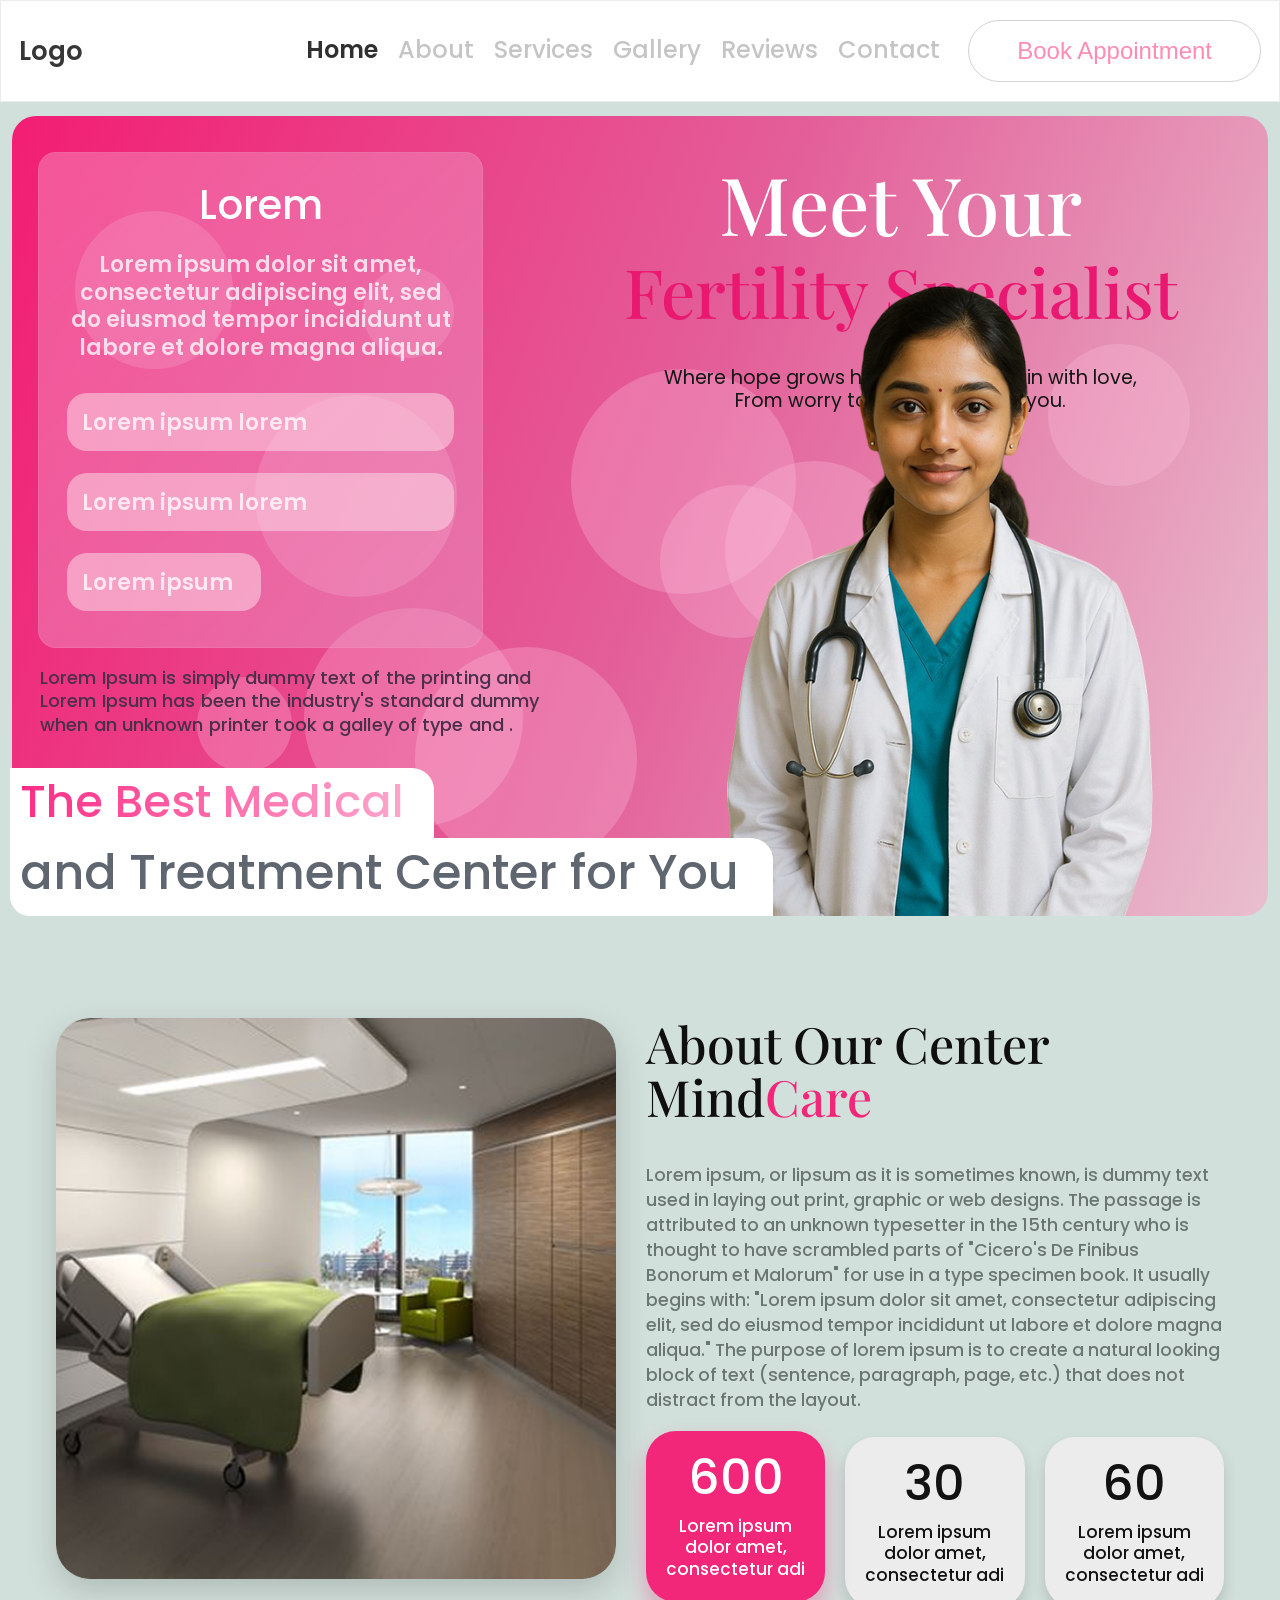
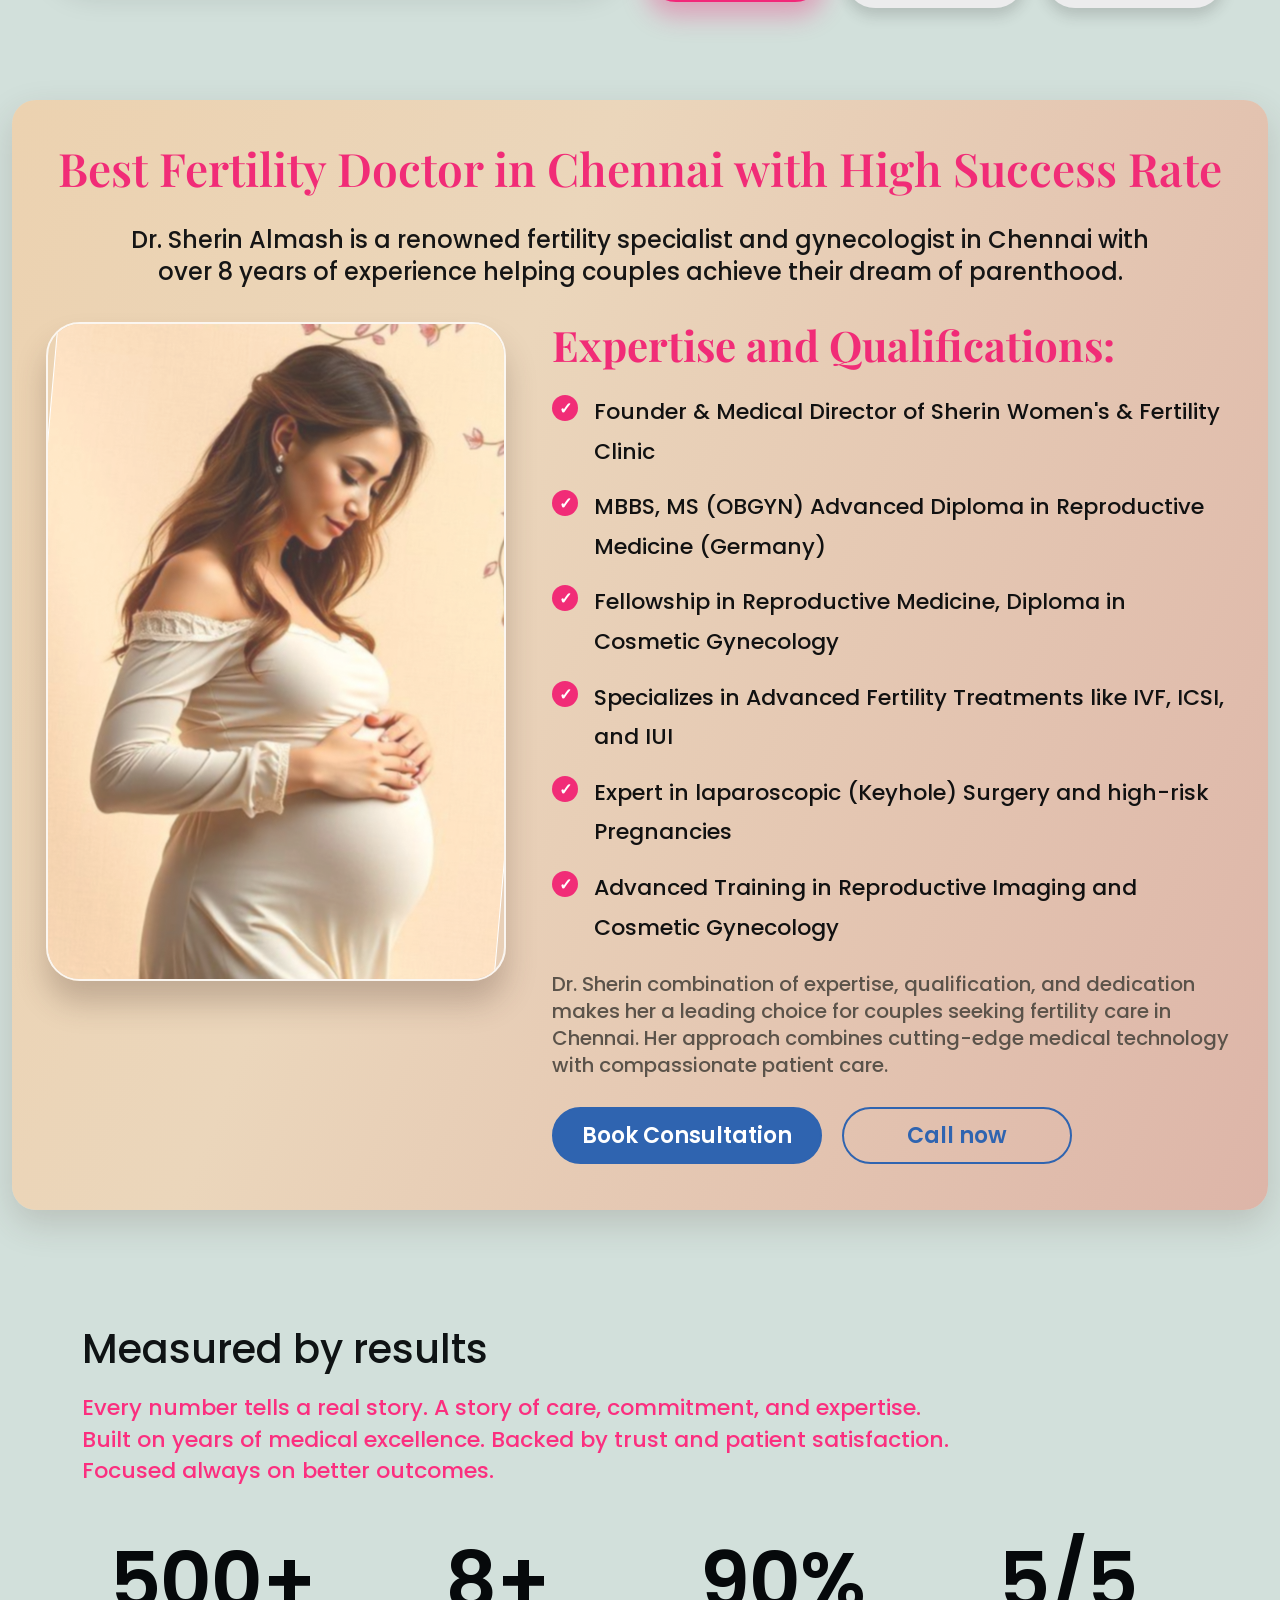
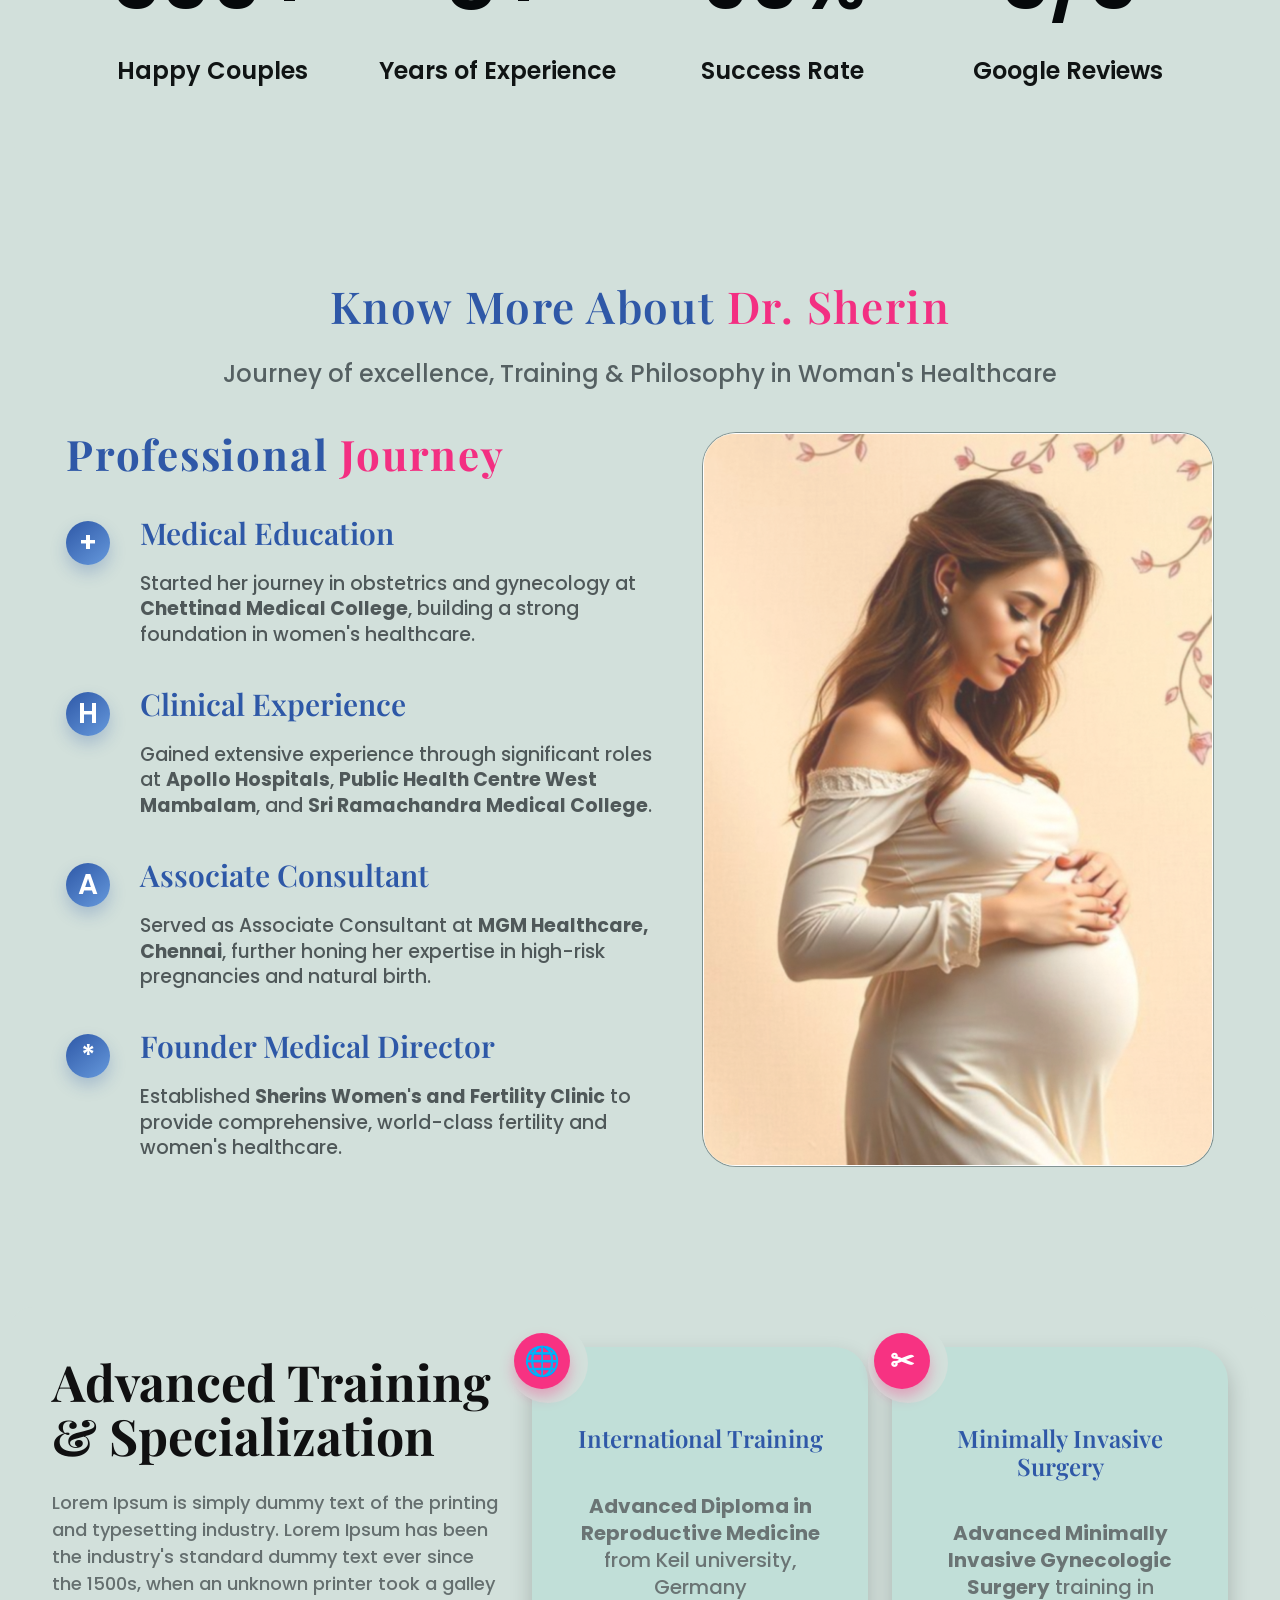
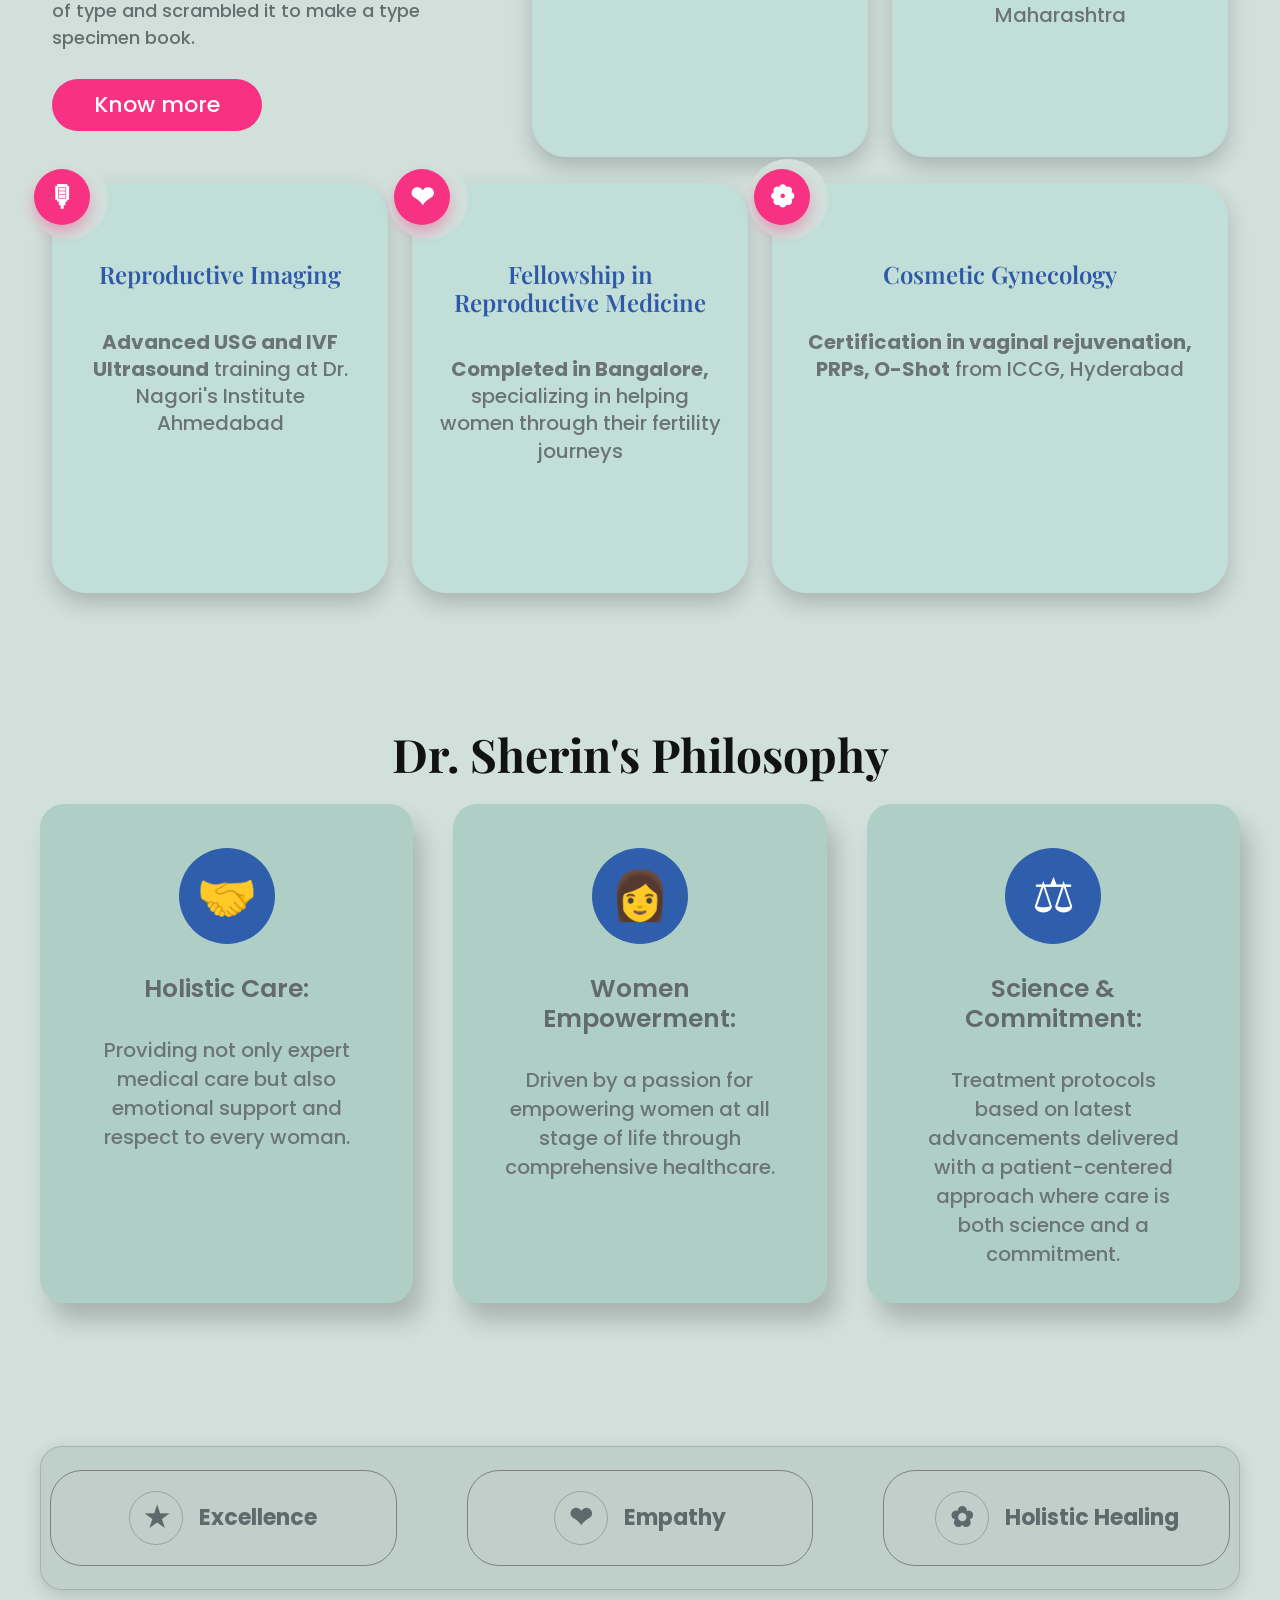
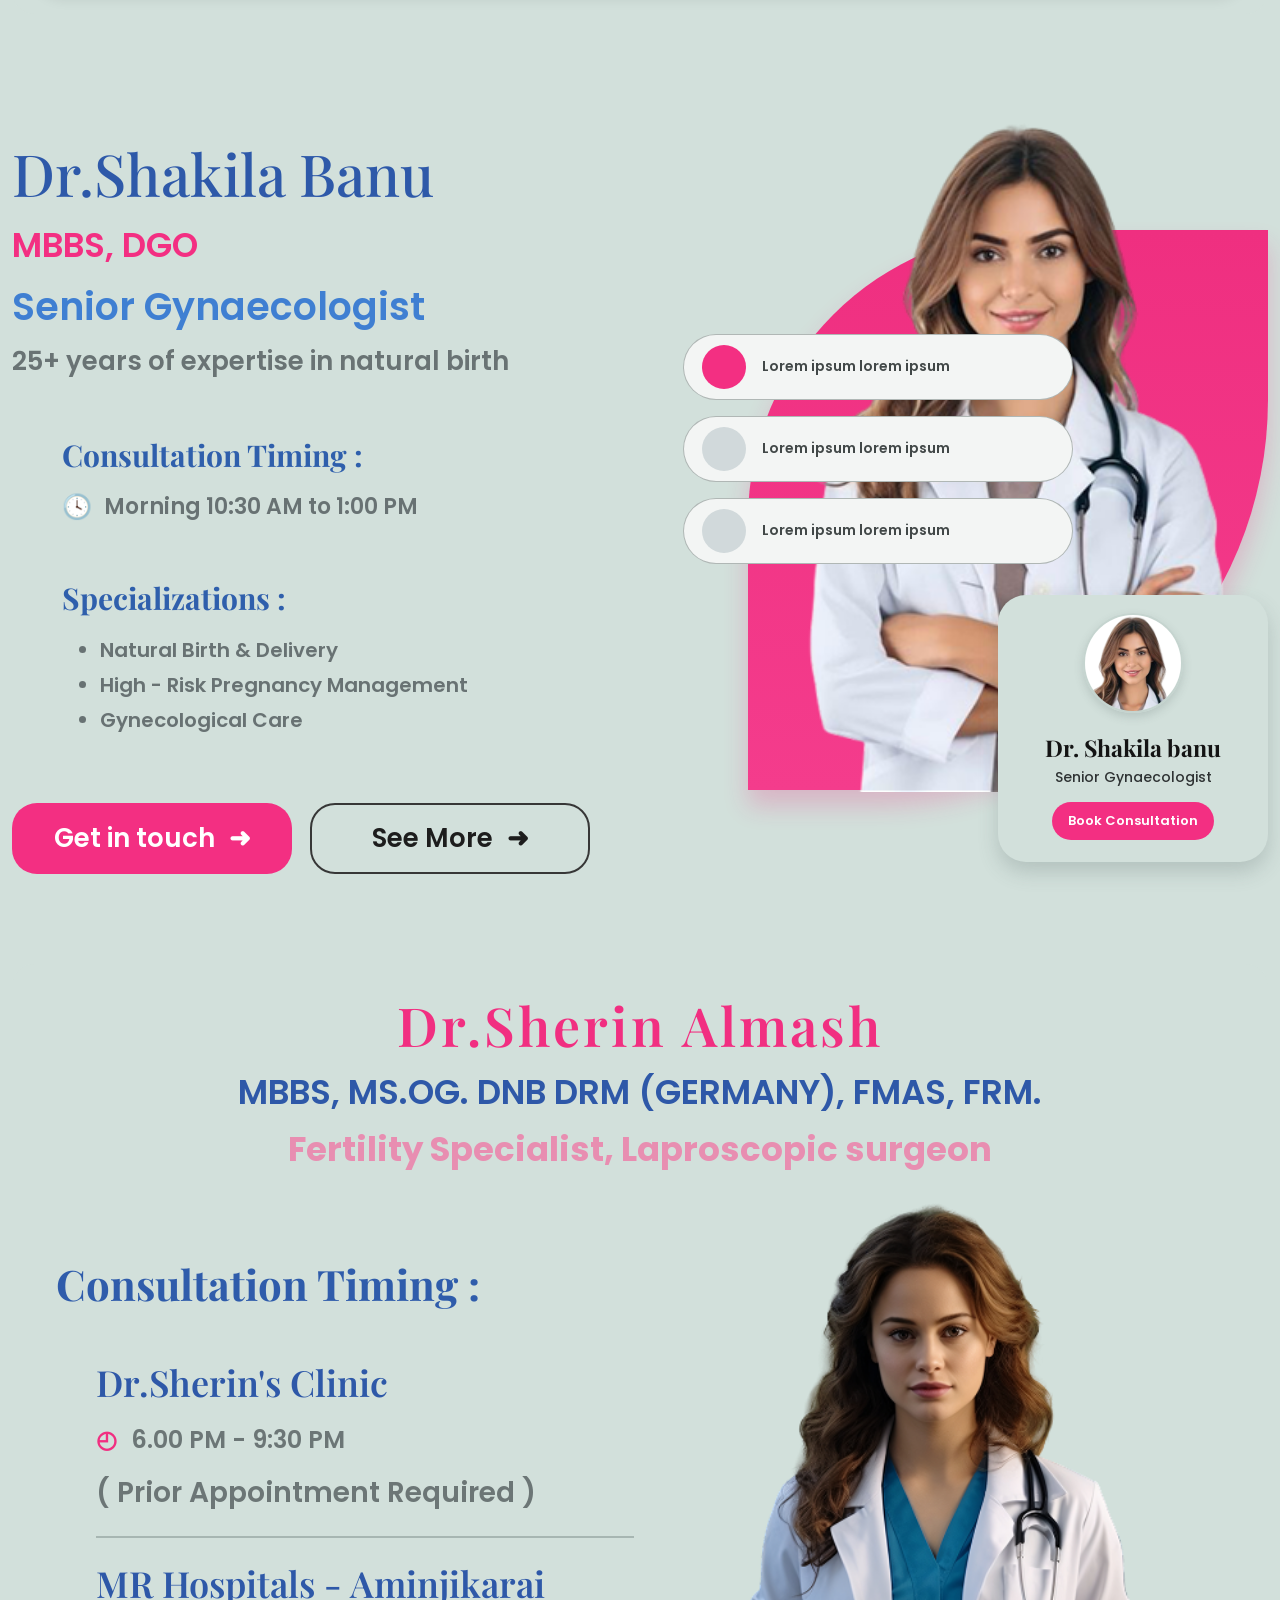
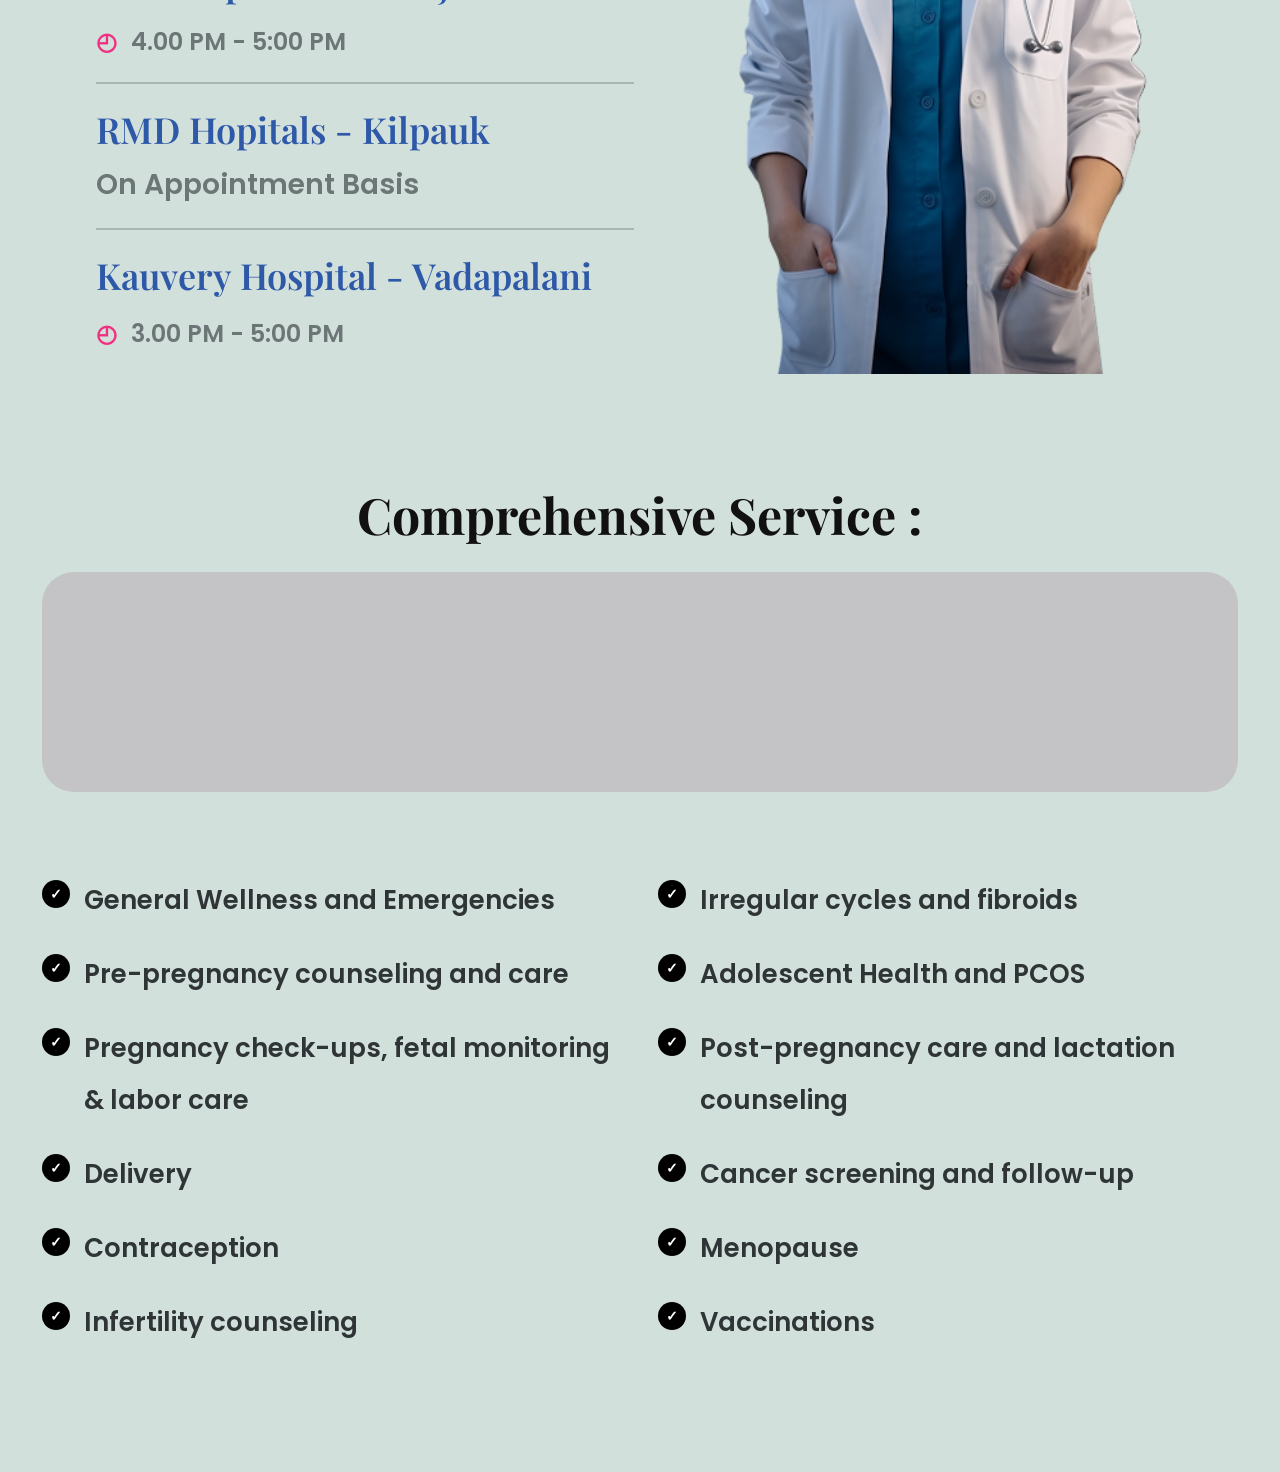
==== index.html @ 5cc7c54a "update" ====
<!DOCTYPE html>
<html lang="en">
<head>
    <meta charset="UTF-8">
    <meta name="viewport" content="width=device-width, initial-scale=1.0">
    <title>Dr.Sherin</title>
    <link rel="preconnect" href="https://fonts.googleapis.com">
    <link rel="preconnect" href="https://fonts.gstatic.com" crossorigin>
    <link href="https://fonts.googleapis.com/css2?family=Playfair+Display:wght@500;700&family=Poppins:wght@400;500;600;700&display=swap" rel="stylesheet">
    <link rel="stylesheet" href="style.css">
</head>
<body>
    <header class="top-header">
        <nav class="navbar">
            <div class="logo">Logo</div>

            <button class="nav-toggle" type="button" aria-label="Toggle menu" aria-expanded="false" aria-controls="navMenu">
                <span></span>
                <span></span>
                <span></span>
            </button>

            <div class="nav-menu" id="navMenu">
                <ul class="nav-links">
                    <li><a class="active" href="#">Home</a></li>
                    <li><a href="#">About</a></li>
                    <li><a href="#">Services</a></li>
                    <li><a href="#">Gallery</a></li>
                    <li><a href="#">Reviews</a></li>
                    <li><a href="#">Contact</a></li>
                </ul>

                <button class="appointment-btn" type="button">Book Appointment</button>
            </div>
        </nav>
    </header>

    <section class="hero-section" id="hero">
        <div class="hero-bubbles" id="heroBubbles" aria-hidden="true"></div>

        <div class="hero-grid">
            <div class="hero-card">
                <h2>Lorem</h2>
                <p>
                    Lorem ipsum dolor sit amet, consectetur
                    adipiscing elit, sed do eiusmod tempor incididunt
                    ut labore et dolore magna aliqua.
                </p>

                <div class="hero-card-field">Lorem ipsum lorem</div>
                <div class="hero-card-field">Lorem ipsum lorem</div>
                <div class="hero-card-field short">Lorem ipsum</div>
            </div>

            <div class="hero-copy">
                <h1>
                    <span class="light">Meet Your</span>
                    <span class="accent">Fertility Specialist</span>
                </h1>
                <p>
                    Where hope grows here, journeys begin with love, From
                    worry to joy, we are with you.
                </p>
            </div>
        </div>

        <img class="doctor-image" src="./img/d1.png" alt="Doctor portrait">

        <p class="hero-note">
            Lorem Ipsum is simply dummy text of the printing and
            Lorem Ipsum has been the industry's standard dummy
            when an unknown printer took a galley of type and .
        </p>

        <div class="hero-title-lockup">
            <span class="hero-title-top"><span class="top-text">The Best Medical</span></span>
            <span class="hero-title-bottom">and Treatment Center for You</span>
        </div>
    </section>

    <section class="about-section" id="about">
        <div class="about-layout">
            <figure class="about-image-wrap">
                <img src="./img/about.png" alt="Hospital room interior" class="about-image">
            </figure>

            <div class="about-content">
                <h2 class="about-title">
                    About Our Center Mind<span>Care</span>
                </h2>

                <p class="about-text">
                    Lorem ipsum, or lipsum as it is sometimes known, is dummy text used in laying
                    out print, graphic or web designs. The passage is attributed to an unknown
                    typesetter in the 15th century who is thought to have scrambled parts of
                    "Cicero's De Finibus Bonorum et Malorum" for use in a type specimen book. It usually
                    begins with: "Lorem ipsum dolor sit amet, consectetur adipiscing elit, sed do
                    eiusmod tempor incididunt ut labore et dolore magna aliqua."
                    The purpose of lorem ipsum is to create a natural looking block of text
                    (sentence, paragraph, page, etc.) that does not distract from the layout.
                </p>

                <div class="about-stats">
                    <article class="about-stat is-active">
                        <h3>600</h3>
                        <p>Lorem ipsum dolor amet, consectetur adi</p>
                    </article>

                    <article class="about-stat">
                        <h3>30</h3>
                        <p>Lorem ipsum dolor amet, consectetur adi</p>
                    </article>

                    <article class="about-stat">
                        <h3>60</h3>
                        <p>Lorem ipsum dolor amet, consectetur adi</p>
                    </article>
                </div>
            </div>
        </div>
    </section>

    <section class="expertise-section" id="expertise">
        <div class="expertise-shell reveal-on-scroll">
            <div class="expertise-header">
                <h2>Best Fertility Doctor in Chennai with High Success Rate</h2>
                <p>
                    Dr. Sherin Almash is a renowned fertility specialist and gynecologist in
                    Chennai with over 8 years of experience helping couples achieve their dream of parenthood.
                </p>
            </div>

            <div class="expertise-layout">
                <figure class="expertise-image-wrap reveal-on-scroll">
                    <img src="./img/S3.png" alt="Doctor portrait" class="expertise-image">
                </figure>

                <div class="expertise-content reveal-on-scroll">
                    <h3>Expertise and Qualifications:</h3>

                    <ul class="expertise-list">
                        <li>Founder &amp; Medical Director of Sherin Women's &amp; Fertility Clinic</li>
                        <li>MBBS, MS (OBGYN) Advanced Diploma in Reproductive Medicine (Germany)</li>
                        <li>Fellowship in Reproductive Medicine, Diploma in Cosmetic Gynecology</li>
                        <li>Specializes in Advanced Fertility Treatments like IVF, ICSI, and IUI</li>
                        <li>Expert in laparoscopic (Keyhole) Surgery and high-risk Pregnancies</li>
                        <li>Advanced Training in Reproductive Imaging and Cosmetic Gynecology</li>
                    </ul>

                    <p class="expertise-note">
                        Dr. Sherin combination of expertise, qualification, and dedication makes
                        her a leading choice for couples seeking fertility care in Chennai.
                        Her approach combines cutting-edge medical technology with compassionate
                        patient care.
                    </p>

                    <div class="expertise-actions">
                        <a href="#" class="expertise-btn primary">Book Consultation</a>
                        <a href="#" class="expertise-btn outline">Call now</a>
                    </div>
                </div>
            </div>
        </div>
    </section>

    <section class="results-section" id="results">
        <div class="results-shell reveal-on-scroll">
            <h2>Measured by results</h2>
            <p class="results-intro">
                Every number tells a real story. A story of care, commitment, and expertise.
                Built on years of medical excellence. Backed by trust and patient satisfaction.
                Focused always on better outcomes.
            </p>

            <div class="results-grid">
                <article class="result-card">
                    <div class="result-number count-up" data-target="500" data-suffix="+">0+</div>
                    <p>Happy Couples</p>
                </article>

                <article class="result-card">
                    <div class="result-number count-up" data-target="8" data-suffix="+">0+</div>
                    <p>Years of Experience</p>
                </article>

                <article class="result-card">
                    <div class="result-number count-up" data-target="90" data-suffix="%">0%</div>
                    <p>Success Rate</p>
                </article>

                <article class="result-card">
                    <div class="result-number count-up" data-target="5" data-suffix="/5">0/</div>
                    <p>Google Reviews</p>
                </article>
            </div>
        </div>
    </section>

    <section class="journey-section" id="journey">
        <div class="journey-shell reveal-on-scroll">
            <header class="journey-header">
                <h2>Know More About <span>Dr. Sherin</span></h2>
                <p>Journey of excellence, Training &amp; Philosophy in Woman's Healthcare</p>
            </header>

            <div class="journey-layout">
                <div class="journey-content reveal-on-scroll">
                    <h3>Professional <span>Journey</span></h3>

                    <div class="journey-list">
                        <article class="journey-item">
                            <span class="journey-icon">+</span>
                            <div>
                                <h4>Medical Education</h4>
                                <p>
                                    Started her journey in obstetrics and gynecology at
                                    <strong>Chettinad Medical College</strong>, building a strong
                                    foundation in women's healthcare.
                                </p>
                            </div>
                        </article>

                        <article class="journey-item">
                            <span class="journey-icon">H</span>
                            <div>
                                <h4>Clinical Experience</h4>
                                <p>
                                    Gained extensive experience through significant roles at
                                    <strong>Apollo Hospitals</strong>, <strong>Public Health Centre West Mambalam</strong>,
                                    and <strong>Sri Ramachandra Medical College</strong>.
                                </p>
                            </div>
                        </article>

                        <article class="journey-item">
                            <span class="journey-icon">A</span>
                            <div>
                                <h4>Associate Consultant</h4>
                                <p>
                                    Served as Associate Consultant at <strong>MGM Healthcare, Chennai</strong>,
                                    further honing her expertise in high-risk pregnancies and natural birth.
                                </p>
                            </div>
                        </article>

                        <article class="journey-item">
                            <span class="journey-icon">*</span>
                            <div>
                                <h4>Founder Medical Director</h4>
                                <p>
                                    Established <strong>Sherins Women's and Fertility Clinic</strong> to provide
                                    comprehensive, world-class fertility and women's healthcare.
                                </p>
                            </div>
                        </article>
                    </div>
                </div>

                <figure class="journey-media reveal-on-scroll">
                    <img src="./img/S3.png" alt="Dr. Sherin profile" class="journey-image">
                </figure>
            </div>
        </div>
    </section>

    <section class="training-section" id="training">
        <div class="training-shell">
            <div class="training-grid">
                <div class="training-intro reveal-on-scroll">
                    <h2>Advanced Training &amp; Specialization</h2>
                    <p>
                        Lorem Ipsum is simply dummy text of the printing and typesetting industry.
                        Lorem Ipsum has been the industry's standard dummy text ever since the 1500s,
                        when an unknown printer took a galley of type and scrambled it to make a type specimen book.
                    </p>
                    <a href="#" class="training-cta">Know more</a>
                </div>

                <article class="training-card card-one reveal-on-scroll">
                    <span class="training-card-icon" aria-hidden="true">&#127760;</span>
                    <h3>International Training</h3>
                    <p>
                        <strong>Advanced Diploma in Reproductive Medicine</strong> from Keil university, Germany
                    </p>
                </article>

                <article class="training-card card-two reveal-on-scroll">
                    <span class="training-card-icon" aria-hidden="true">&#9986;</span>
                    <h3>Minimally Invasive Surgery</h3>
                    <p>
                        <strong>Advanced Minimally Invasive Gynecologic Surgery</strong> training in Maharashtra
                    </p>
                </article>

                <article class="training-card card-three reveal-on-scroll">
                    <span class="training-card-icon" aria-hidden="true">&#127897;</span>
                    <h3>Reproductive Imaging</h3>
                    <p>
                        <strong>Advanced USG and IVF Ultrasound</strong> training at Dr. Nagori's Institute Ahmedabad
                    </p>
                </article>

                <article class="training-card card-four reveal-on-scroll">
                    <span class="training-card-icon" aria-hidden="true">&#10084;</span>
                    <h3>Fellowship in Reproductive Medicine</h3>
                    <p>
                        <strong>Completed in Bangalore,</strong> specializing in helping women through their fertility journeys
                    </p>
                </article>

                <article class="training-card card-five reveal-on-scroll">
                    <span class="training-card-icon" aria-hidden="true">&#10049;</span>
                    <h3>Cosmetic Gynecology</h3>
                    <p>
                        <strong>Certification in vaginal rejuvenation, PRPs, O-Shot</strong> from ICCG, Hyderabad
                    </p>
                </article>
            </div>
        </div>
    </section>

    <section class="philosophy-profile-section" id="philosophy-profile">
        <div class="philosophy-shell">
            <h2 class="philosophy-title reveal-on-scroll">Dr. Sherin's Philosophy</h2>

            <div class="philosophy-cards">
                <article class="philosophy-card reveal-on-scroll">
                    <div class="philosophy-icon">&#129309;</div>
                    <h3>Holistic Care:</h3>
                    <p>
                        Providing not only expert medical care but also emotional support and respect
                        to every woman.
                    </p>
                </article>

                <article class="philosophy-card reveal-on-scroll">
                    <div class="philosophy-icon">&#128105;</div>
                    <h3>Women Empowerment:</h3>
                    <p>
                        Driven by a passion for empowering women at all stage of life through
                        comprehensive healthcare.
                    </p>
                </article>

                <article class="philosophy-card reveal-on-scroll">
                    <div class="philosophy-icon">&#9878;</div>
                    <h3>Science &amp; Commitment:</h3>
                    <p>
                        Treatment protocols based on latest advancements delivered with a patient-centered
                        approach where care is both science and a commitment.
                    </p>
                </article>
            </div>

            <p class="philosophy-subtitle reveal-on-scroll">Core Values at Sherin's Clinic</p>

            <div class="philosophy-values reveal-on-scroll">
                <div class="value-pill"><span>&#9733;</span>Excellence</div>
                <div class="value-pill"><span>&#10084;</span>Empathy</div>
                <div class="value-pill"><span>&#10047;</span>Holistic Healing</div>
            </div>
        </div>

        <div class="doctor-showcase">
            <div class="doctor-details reveal-on-scroll">
                <h3>Dr.Shakila Banu</h3>
                <p class="degree">MBBS, DGO</p>
                <p class="role">Senior Gynaecologist</p>
                <p class="experience">25+ years of expertise in natural birth</p>

                <div class="details-block">
                    <h4>Consultation Timing :</h4>
                    <p class="timing"><span>&#128339;</span>Morning 10:30 AM to 1:00 PM</p>
                </div>

                <div class="details-block">
                    <h4>Specializations :</h4>
                    <ul>
                        <li>Natural Birth &amp; Delivery</li>
                        <li>High - Risk Pregnancy Management</li>
                        <li>Gynecological Care</li>
                    </ul>
                </div>

                <div class="doctor-actions">
                    <a href="#" class="btn-pink">Get in touch <span>&#10140;</span></a>
                    <a href="#" class="btn-outline-dark">See More <span>&#10140;</span></a>
                </div>
            </div>

            <div class="doctor-visual reveal-on-scroll">
                <div class="doctor-back-shape"></div>
                <img src="./img/d2.png" alt="Dr. Shakila Banu" class="doctor-main-image">

                <div class="doctor-info-strips">
                    <div class="info-strip active"><span></span>Lorem ipsum lorem ipsum</div>
                    <div class="info-strip"><span></span>Lorem ipsum lorem ipsum</div>
                    <div class="info-strip"><span></span>Lorem ipsum lorem ipsum</div>
                </div>

                <article class="mini-profile-card">
                    <img src="./img/d3.png" alt="Dr. Shakila Banu profile thumbnail">
                    <h5>Dr. Shakila banu</h5>
                    <p>Senior Gynaecologist</p>
                    <a href="#">Book Consultation</a>
                </article>
            </div>
        </div>
    </section>

    <section class="consultation-section" id="consultation">
        <div class="consultation-shell">
            <header class="consultation-header reveal-on-scroll">
                <h2>Dr.Sherin Almash</h2>
                <p class="consult-qual">MBBS, MS.OG. DNB DRM (GERMANY), FMAS, FRM.</p>
                <p class="consult-role">Fertility Specialist, Laproscopic surgeon</p>
            </header>

            <div class="consultation-layout">
                <div class="consultation-timings">
                    <h3 class="reveal-on-scroll">Consultation Timing :</h3>

                    <article class="consult-item reveal-on-scroll">
                        <h4>Dr.Sherin's Clinic</h4>
                        <p class="consult-time"><span>&#9716;</span>6.00 PM - 9:30 PM</p>
                        <p class="consult-note">( Prior Appointment Required )</p>
                    </article>

                    <article class="consult-item reveal-on-scroll">
                        <h4>MR Hospitals - Aminjikarai</h4>
                        <p class="consult-time"><span>&#9716;</span>4.00 PM - 5:00 PM</p>
                    </article>

                    <article class="consult-item reveal-on-scroll">
                        <h4>RMD Hopitals - Kilpauk</h4>
                        <p class="consult-note">On Appointment Basis</p>
                    </article>

                    <article class="consult-item reveal-on-scroll">
                        <h4>Kauvery Hospital - Vadapalani</h4>
                        <p class="consult-time"><span>&#9716;</span>3.00 PM - 5:00 PM</p>
                    </article>
                </div>

                <figure class="consultation-figure reveal-on-scroll">
                    <img src="./img/d4.png" alt="Dr. Sherin standing portrait" class="consultation-doc-image">
                </figure>
            </div>
        </div>
    </section>

    <section class="comprehensive-section" id="comprehensive-services">
        <div class="comprehensive-shell">
            <h2 class="comprehensive-title reveal-on-scroll">Comprehensive Service :</h2>

            <div class="comprehensive-media reveal-on-scroll"></div>

            <div class="comprehensive-list-grid">
                <ul class="comprehensive-list reveal-on-scroll">
                    <li><span>&#10003;</span>General Wellness and Emergencies</li>
                    <li><span>&#10003;</span>Pre-pregnancy counseling and care</li>
                    <li><span>&#10003;</span>Pregnancy check-ups, fetal monitoring &amp; labor care</li>
                    <li><span>&#10003;</span>Delivery</li>
                    <li><span>&#10003;</span>Contraception</li>
                    <li><span>&#10003;</span>Infertility counseling</li>
                </ul>

                <ul class="comprehensive-list reveal-on-scroll">
                    <li><span>&#10003;</span>Irregular cycles and fibroids</li>
                    <li><span>&#10003;</span>Adolescent Health and PCOS</li>
                    <li><span>&#10003;</span>Post-pregnancy care and lactation counseling</li>
                    <li><span>&#10003;</span>Cancer screening and follow-up</li>
                    <li><span>&#10003;</span>Menopause</li>
                    <li><span>&#10003;</span>Vaccinations</li>
                </ul>
            </div>
        </div>
    </section>

    <script src="script.js"></script>
</body>
</html>
---- style.css ----
* {
    margin: 0;
    padding: 0;
    box-sizing: border-box;
}

:root {
    --pink-1: #f31974;
    --pink-2: #df72ac;
    --pink-3: #e5b4c9;
    --soft-white: rgba(255, 255, 255, 0.76);
}

body {
    font-family: "Poppins", sans-serif;
    background-color: #d2e0db;
    overflow-x: hidden;
}

.top-header {
    width: 100%;
    background-color: #ffffff;
    border: 1px solid #ececec;
}

.navbar {
    max-width: 1400px;
    height: 100px;
    margin: 0 auto;
    padding: 0 18px;
    display: flex;
    align-items: center;
    justify-content: space-between;
}

.logo {
    font-size: 26px;
    font-weight: 600;
    color: #373737;
}

.nav-menu {
    display: flex;
    align-items: center;
    gap: 28px;
}

.nav-links {
    list-style: none;
    display: flex;
    align-items: center;
    gap: 20px;
}

.nav-links a {
    text-decoration: none;
    font-size: 24px;
    font-weight: 500;
    line-height: 1;
    color: #c5c5c5;
}

.nav-links a.active {
    color: #303030;
    font-weight: 600;
}

.appointment-btn {
    border: 1px solid #d3d3d3;
    background-color: transparent;
    color: #ff8cb2;
    font-size: 24px;
    font-weight: 500;
    border-radius: 999px;
    padding: 18px 48px;
    line-height: 1;
    cursor: pointer;
}

.nav-toggle {
    display: none;
    width: 44px;
    height: 44px;
    border: 0;
    background: transparent;
    border-radius: 10px;
    cursor: pointer;
    align-items: center;
    justify-content: center;
    flex-direction: column;
    gap: 6px;
}

.nav-toggle span {
    width: 22px;
    height: 2px;
    background: #2e2e2e;
    border-radius: 2px;
    transition: transform 0.28s ease, opacity 0.28s ease;
}

.nav-toggle.is-active span:nth-child(1) {
    transform: translateY(8px) rotate(45deg);
}

.nav-toggle.is-active span:nth-child(2) {
    opacity: 0;
}

.nav-toggle.is-active span:nth-child(3) {
    transform: translateY(-8px) rotate(-45deg);
}

.hero-section {
    position: relative;
    width: min(1400px, calc(100% - 24px));
    min-height: 800px;
    margin: 14px auto 56px;
    padding: 36px 26px 34px;
    border-radius: 24px;
    overflow: visible;
    isolation: isolate;
}

.hero-section::before {
    content: "";
    position: absolute;
    inset: 0;
    z-index: 0;
    border-radius: inherit;
    background: linear-gradient(110deg, #f21e73 0%, #e35f99 52%, #e8bfce 100%);
}

.hero-bubbles {
    position: absolute;
    inset: 0;
    z-index: 1;
    border-radius: inherit;
    overflow: hidden;
    pointer-events: none;
}

.bubble {
    position: absolute;
    border-radius: 50%;
    background: rgba(255, 198, 224, 0.27);
    filter: blur(0.2px);
    animation-name: bubbleFloat;
    animation-duration: var(--duration, 9s);
    animation-delay: var(--delay, 0s);
    animation-timing-function: ease-in-out;
    animation-iteration-count: infinite;
    animation-direction: alternate;
}

.hero-grid {
    position: relative;
    z-index: 2;
    display: grid;
    grid-template-columns: 1.05fr 1.45fr;
    align-items: start;
    gap: 28px;
}

.hero-card {
    width: 100%;
    max-width: 445px;
    border-radius: 18px;
    background: linear-gradient(135deg, rgba(247, 139, 190, 0.5) 0%, rgba(230, 157, 200, 0.42) 100%);
    border: 1px solid rgba(255, 255, 255, 0.08);
    padding: 22px 28px 28px;
    color: var(--soft-white);
}

.hero-card h2 {
    color: #fff;
    text-align: center;
    font-size: 40px;
    font-weight: 500;
}

.hero-card p {
    margin: 16px auto 32px;
    width: min(400px, 100%);
    text-align: center;
    font-size: 22px;
    font-weight: 600;
    line-height: 1.25;
}

.hero-card-field {
    width: 100%;
    min-height: 58px;
    border-radius: 20px;
    background: rgba(255, 218, 233, 0.52);
    display: flex;
    align-items: center;
    padding: 0 15px;
    margin-bottom: 22px;
    font-size: 22px;
    font-weight: 600;
}

.hero-card-field.short {
    width: 50%;
    min-width: 180px;
    margin-bottom: 8px;
}

.hero-copy {
    padding-top: 12px;
    text-align: center;
}

.hero-copy h1 {
    font-family: "Playfair Display", serif;
    font-weight: 500;
    line-height: 0.97;
}

.hero-copy .light {
    display: block;
    color: #fff;
    font-size: clamp(50px, 9vw, 80px);
}

.hero-copy .accent {
    display: block;
    margin-top: 16px;
    color: #e91870;
    font-size: 68px;
}

.hero-copy p {
    margin: 42px auto 0;
    max-width: 520px;
    color: #151515;
    font-size: clamp(10px, 1.5vw, 22px);
    font-weight: 400;
    line-height: 1.22;
}

.doctor-image {
    position: absolute;
    z-index: 3;
    right: 82px;
    bottom: 0;
    width: min(38vw, 588px);
    min-width: 340px;
    max-height: 670px;
    object-fit: contain;
    pointer-events: none;
}

.hero-note {
    position: absolute;
    z-index: 3;
    left: 28px;
    bottom: 180px;
    max-width: min(50%, 520px);
    color: #4c2f4b;
    font-size:18px;
    font-weight: 500;
    line-height: 1.3;
    letter-spacing: 0.1px;

}

.hero-title-lockup {
    position: absolute;
    z-index: 4;
    left: -2px;
    bottom: 0px;
    display: inline-flex;
    flex-direction: column;
    align-items: flex-start;
    gap: 0;
}

.hero-title-top {
    width: fit-content;
    display: inline-flex;
    align-items: center;
    background: #ffffff;
    border-radius: 0 22px 0 0;
    padding: 12px 30px 14px 10px;
    color: #ff4f99;
    font-size: 45px;
    font-weight: 500;
    line-height: 0.98;
}

.hero-title-top .top-text {
    background: linear-gradient(90deg, #ff2c86 0%, #ffa6cc 100%);
    -webkit-background-clip: text;
    background-clip: text;
    color: transparent;
}

.hero-title-bottom {
    margin-top: 0;
    display: inline-flex;
    align-items: center;
    width: fit-content;
    background: #ffffff;
    border-radius: 0 22px 0 20px;
    padding: 10px 34px 18px 10px;
    color: #5f6670;
    font-size: 48px;
    font-weight: 500;
    line-height: 1.04;
    letter-spacing: 0.12px;
    white-space: nowrap;
}

.about-section {
    width: min(1400px, calc(100% - 24px));
    margin: 20px auto 56px;
    padding: 46px 44px 36px;
    border-radius: 24px;
    background: #d2e0db;
    overflow: hidden;
    animation: aboutReveal 0.9s ease both;
}

.about-layout {
    display: grid;
    grid-template-columns: minmax(320px, 560px) 1fr;
    gap: 30px;
    align-items: start;
}

.about-image-wrap {
    margin: 0;
    border-radius: 34px;
    overflow: hidden;
    box-shadow: 0 12px 32px rgba(24, 24, 24, 0.18);
    animation: aboutSlideLeft 1s ease both;
}

.about-image {
    width: 100%;
    height: 100%;
    min-height: 500px;
    object-fit: cover;
    display: block;
}

.about-content {
    animation: aboutSlideRight 1s ease both;
}

.about-title {
    font-family: "Playfair Display", serif;
    font-size: clamp(44px, 4.5vw, 50px);
    font-weight: 500;
    line-height: 1.05;
    color: #0f0f0f;
    margin-bottom: 40px;
}

.about-title span {
    color: #f22779;
}

.about-text {
    margin-top: 18px;
    color: #6a7672;
    font-size: clamp(17px, 1.35vw, 18px);
    font-weight: 500;
    line-height: 1.45;
    margin-bottom: 10px;
}

.about-stats {
    margin-top: 24px;
    display: grid;
    grid-template-columns: repeat(3, minmax(0, 1fr));
    gap: 20px;
}

.about-stat {
    border-radius: 30px;
    padding: 22px 18px;
    min-height: 168px;
    background: #ececed;
    color: #121212;
    display: flex;
    flex-direction: column;
    justify-content: center;
    align-items: center;
    text-align: center;
    box-shadow: 0 8px 14px rgba(45, 45, 45, 0.18);
    transition: background-color 0.28s ease, color 0.28s ease, transform 0.28s ease, box-shadow 0.28s ease;
}

.about-stat h3 {
    font-size: clamp(36px, 3.8vw, 58px);
    font-weight: 500;
    line-height: 1;
}

.about-stat p {
    margin-top: 14px;
    max-width: 210px;
    font-size: clamp(17px, 1.25vw, 28px);
    font-weight: 500;
    line-height: 1.25;
}

.about-stat.is-active,
.about-stat:hover,
.about-stat:focus-within {
    background: #f22779;
    color: #fff;
    transform: translateY(-6px);
    box-shadow: 0 14px 24px rgba(242, 39, 121, 0.35);
}

@keyframes aboutReveal {
    from {
        opacity: 0;
        transform: translateY(18px);
    }

    to {
        opacity: 1;
        transform: translateY(0);
    }
}

@keyframes aboutSlideLeft {
    from {
        opacity: 0;
        transform: translateX(-26px);
    }

    to {
        opacity: 1;
        transform: translateX(0);
    }
}

@keyframes aboutSlideRight {
    from {
        opacity: 0;
        transform: translateX(26px);
    }

    to {
        opacity: 1;
        transform: translateX(0);
    }
}

@keyframes bubbleFloat {
    0% {
        transform: translate3d(0, 0, 0) scale(1);
    }

    100% {
        transform: translate3d(var(--x-shift, 20px), calc(var(--y-shift, -40px)), 0) scale(1.05);
    }
}

@media (max-width: 980px) {
    .navbar {
        height: auto;
        padding: 14px 14px;
        align-items: center;
        flex-wrap: wrap;
        gap: 0;
    }

    .logo {
        margin-right: auto;
        font-size: 24px;
    }

    .nav-toggle {
        display: inline-flex;
    }

    .nav-menu {
        width: 100%;
        max-height: 0;
        overflow: hidden;
        opacity: 0;
        transform: translateY(-8px);
        padding: 0;
        margin-top: 0;
        flex-direction: column;
        align-items: center;
        gap: 12px;
        transition: max-height 0.35s ease, opacity 0.25s ease, transform 0.3s ease, margin-top 0.3s ease;
    }

    .navbar.menu-open .nav-menu {
        max-height: 420px;
        opacity: 1;
        transform: translateY(0);
        margin-top: 12px;
        padding: 8px 0 6px;
    }

    .nav-links {
        width: 100%;
        flex-direction: column;
        align-items: center;
        gap: 12px;
    }

    .nav-links a {
        font-size: 19px;
    }

    .appointment-btn {
        font-size: 17px;
        padding: 10px 20px;
        width: min(100%, 220px);
    }

    .hero-section {
        width: calc(100% - 16px);
        min-height: auto;
        margin: 10px auto 0;
        border-radius: 16px;
        padding: 20px 14px 18px;
        overflow: hidden;
    }

    .hero-grid {
        grid-template-columns: 1fr;
        gap: 22px;
    }

    .hero-card {
        max-width: 100%;
        padding: 18px 16px 20px;
    }

    .hero-card h2 {
        font-size: 34px;
    }

    .hero-card p {
        margin: 10px auto 18px;
        font-size: 16px;
    }

    .hero-card-field {
        min-height: 46px;
        border-radius: 14px;
        margin-bottom: 12px;
        font-size: 15px;
        padding: 0 16px;
    }

    .hero-card-field.short {
        width: 55%;
        min-width: 120px;
    }

    .hero-copy {
        padding-top: 0;
    }

    .hero-copy .light {
        font-size: clamp(46px, 14vw, 68px);
    }

    .hero-copy .accent {
        margin-top: 8px;
        font-size: clamp(48px, 14vw, 72px);
    }

    .hero-copy p {
        margin-top: 14px;
        font-size: clamp(26px, 6vw, 34px);
    }

    .doctor-image {
        position: relative;
        right: auto;
        bottom: auto;
        display: block;
        margin: 14px auto 0;
        width: min(100%, 420px);
        min-width: 0;
        max-height: none;
    }

    .hero-note {
        position: relative;
        left: auto;
        bottom: auto;
        margin-top: 14px;
        max-width: 100%;
        font-size: clamp(20px, 5.4vw, 30px);
    }

    .hero-title-lockup {
        position: relative;
        left: 0;
        bottom: auto;
        margin-top: 10px;
        gap: 8px;
    }

    .hero-title-top {
        padding: 8px 16px 10px 0;
        border-radius: 0 14px 14px 0;
    }

    .hero-title-bottom {
        padding: 8px 16px 10px 0;
        border-radius: 0 14px 14px 0;
        font-size: clamp(32px, 8.8vw, 46px);
        white-space: normal;
    }

    .about-section {
        width: calc(100% - 16px);
        margin: 16px auto 24px;
        padding: 22px 14px;
        border-radius: 16px;
    }

    .about-layout {
        grid-template-columns: 1fr;
        gap: 16px;
    }

    .about-image-wrap {
        border-radius: 18px;
    }

    .about-image {
        min-height: 260px;
    }

    .about-title {
        font-size: clamp(34px, 10.8vw, 52px);
    }

    .about-text {
        margin-top: 10px;
        font-size: clamp(16px, 4.2vw, 20px);
        line-height: 1.35;
    }

    .about-stats {
        margin-top: 14px;
        grid-template-columns: 1fr;
        gap: 12px;
    }

    .about-stat {
        min-height: 132px;
        border-radius: 20px;
        padding: 16px 14px;
    }

    .about-stat h3 {
        font-size: clamp(34px, 12vw, 50px);
    }

    .about-stat p {
        margin-top: 8px;
        font-size: clamp(16px, 4.2vw, 22px);
    }
}

@media (min-width: 981px) and (max-width: 1200px) {
    .hero-section {
        min-height: 650px;
        margin-bottom: 104px;
    }

    .hero-grid {
        grid-template-columns: 1fr 1.2fr;
    }

    .hero-note {
        bottom: 122px;
        max-width: min(52%, 500px);
    }

    .hero-title-lockup {
        bottom: -104px;
    }

    .doctor-image {
        right: 14px;
        width: min(36vw, 460px);
    }

    .about-section {
        padding: 30px 24px;
    }

    .about-layout {
        grid-template-columns: minmax(280px, 460px) 1fr;
        gap: 20px;
    }

    .about-image {
        min-height: 430px;
    }

    .about-stats {
        grid-template-columns: repeat(3, minmax(0, 1fr));
        gap: 14px;
    }

    .about-stat {
        border-radius: 24px;
        min-height: 146px;
        padding: 18px 12px;
    }
}

.reveal-on-scroll {
    opacity: 0;
    transform: translateY(26px);
    transition: opacity 0.65s ease, transform 0.65s ease;
}

.reveal-on-scroll.is-visible {
    opacity: 1;
    transform: translateY(0);
}

.expertise-section {
    width: min(1400px, calc(100% - 24px));
    margin: 24px auto 54px;
}

.expertise-shell {
    border-radius: 24px;
    padding: 44px 34px 46px;
    background: linear-gradient(112deg, #ecd2b0 0%, #ebd6bb 36%, #ddb5a8 100%);
    box-shadow: 0 14px 35px rgba(79, 53, 42, 0.18);
}

.expertise-header {
    text-align: center;
}

.expertise-header h2 {
    font-family: "Playfair Display", serif;
    color: #f12c77;
    font-size: clamp(44px, 4.6vw, 46px);
    font-weight: 600;
    line-height: 1.08;
}

.expertise-header p {
    margin: 30px auto 0;
    max-width: 1050px;
    color: #151515;
    font-size: clamp(20px, 1.9vw, 24px);
    font-weight: 500;
    line-height: 1.34;
}

.expertise-layout {
    margin-top: 34px;
    display: grid;
    grid-template-columns: minmax(300px, 460px) 1fr;
    gap: 46px;
    align-items: start;
}

.expertise-image-wrap {
    margin: 0;
    border-radius: 34px;
    overflow: hidden;
    transform: rotate(-5deg);
    border: 2px solid rgba(255, 255, 255, 0.8);
    box-shadow: 0 22px 30px rgba(70, 49, 41, 0.25);
}

.expertise-image {
    display: block;
    width: 100%;
    height: 100%;
    min-height: 650px;
    object-fit: cover;
    transform: rotate(5deg) scale(1.08);
}

.expertise-content h3 {
    font-family: "Playfair Display", serif;
    color: #f12c77;
    font-size: clamp(42px, 3.9vw, 30px);
    font-weight: 700;
    line-height: 1.1;
}

.expertise-list {
    list-style: none;
    margin-top: 24px;
    display: grid;
    gap: 16px;
}

.expertise-list li {
    position: relative;
    padding-left: 42px;
    color: #111111;
    font-size: clamp(20px, 1.8vw, 22px);
    font-weight: 500;
    line-height: 1.8;
}

.expertise-list li::before {
    content: "\2713";
    position: absolute;
    left: 0;
    top: 3px;
    width: 26px;
    height: 26px;
    border-radius: 50%;
    background: #f12c77;
    color: #ffffff;
    display: grid;
    place-items: center;
    font-size: 16px;
    font-weight: 700;
}

.expertise-note {
    margin-top: 24px;
    color: #5b534a;
    font-size: clamp(20px, 2vw, 18px);
    font-weight: 500;
    line-height: 1.35;
}

.expertise-actions {
    margin-top: 28px;
    display: flex;
    flex-wrap: wrap;
    gap: 20px;
}

.expertise-btn {
    min-width: 230px;
    text-align: center;
    text-decoration: none;
    border-radius: 999px;
    padding: 14px 28px;
    font-size: clamp(22px, 1.8vw, 22px);
    font-weight: 600;
    line-height: 1.15;
    transition: transform 0.25s ease, box-shadow 0.25s ease, background-color 0.25s ease, color 0.25s ease;
}

.expertise-btn.primary {
    background: #2f64b0;
    color: #ffffff;
    border: 2px solid #2f64b0;
}

.expertise-btn.outline {
    background: transparent;
    color: #2f64b0;
    border: 2px solid #2f64b0;
}

.expertise-btn:hover {
    transform: translateY(-4px);
    box-shadow: 0 12px 18px rgba(47, 100, 176, 0.24);
}

.expertise-btn.outline:hover {
    background: #2f64b0;
    color: #ffffff;
}

@media (max-width: 980px) {
    .expertise-section {
        width: calc(100% - 16px);
        margin: 18px auto 28px;
    }

    .expertise-shell {
        border-radius: 16px;
        padding: 20px 14px 22px;
    }

    .expertise-header h2 {
        font-size: clamp(34px, 11vw, 48px);
    }

    .expertise-header p {
        margin-top: 10px;
        font-size: clamp(17px, 4.7vw, 24px);
        line-height: 1.32;
    }

    .expertise-layout {
        margin-top: 16px;
        grid-template-columns: 1fr;
        gap: 16px;
    }

    .expertise-image-wrap {
        transform: none;
        border-radius: 20px;
    }

    .expertise-image {
        min-height: 280px;
        transform: none;
    }

    .expertise-content h3 {
        font-size: clamp(32px, 9vw, 44px);
    }

    .expertise-list {
        margin-top: 14px;
        gap: 12px;
    }

    .expertise-list li {
        padding-left: 34px;
        font-size: clamp(17px, 4.6vw, 24px);
    }

    .expertise-list li::before {
        width: 22px;
        height: 22px;
        top: 2px;
        font-size: 13px;
    }

    .expertise-note {
        margin-top: 14px;
        font-size: clamp(18px, 4.8vw, 24px);
    }

    .expertise-actions {
        margin-top: 16px;
        gap: 12px;
    }

    .expertise-btn {
        width: 100%;
        min-width: 0;
        font-size: clamp(19px, 5vw, 26px);
        padding: 12px 18px;
    }
}

@media (min-width: 981px) and (max-width: 1200px) {
    .expertise-shell {
        padding: 24px 20px 30px;
    }

    .expertise-layout {
        gap: 24px;
        grid-template-columns: minmax(240px, 360px) 1fr;
    }

    .expertise-image {
        min-height: 520px;
    }

    .expertise-list li {
        font-size: clamp(18px, 1.6vw, 28px);
    }

    .expertise-note {
        font-size: clamp(19px, 1.7vw, 30px);
    }
}

.results-section {
    width: min(1400px, calc(100% - 24px));
    margin: 24px auto 70px;
}

.results-shell {
    border-radius: 22px;
    background: #d2e0db;
    padding: 64px 70px 20px;
}

.results-shell h2 {
    color: #0f1314;
    font-size: clamp(40px, 4vw, 40px);
    font-weight: 500;
    line-height: 1.08;
}

.results-intro {
    margin-top: 20px;
    max-width: 870px;
    color: #fb2f7f;
    font-size: clamp(22px, 1.85vw, 22px);
    font-weight: 500;
    line-height: 1.45;
}

.results-grid {
    margin-top: 54px;
    display: grid;
    grid-template-columns: repeat(4, minmax(0, 1fr));
    gap: 24px;
}

.result-card {
    min-height: 198px;
    display: grid;
    align-content: start;
    justify-items: center;
}

.result-number {
    color: #06090b;
    font-size: clamp(80px, 8.4vw, 60px);
    font-weight: 600;
    letter-spacing: -1px;
    line-height: 1;
}

.result-card p {
    margin-top: 36px;
    color: #101414;
    font-size: clamp(24px, 1.9vw, 22px);
    font-weight:600;
    text-align: center;
    line-height: 1.2;
}

@media (max-width: 980px) {
    .results-section {
        width: calc(100% - 16px);
        margin: 16px auto 30px;
    }

    .results-shell {
        border-radius: 16px;
        padding: 26px 16px 24px;
    }

    .results-shell h2 {
        font-size: clamp(34px, 10vw, 44px);
    }

    .results-intro {
        margin-top: 12px;
        font-size: clamp(18px, 4.8vw, 24px);
        line-height: 1.38;
    }

    .results-grid {
        margin-top: 24px;
        grid-template-columns: 1fr 1fr;
        gap: 12px 10px;
    }

    .result-card {
        min-height: 128px;
    }

    .result-number {
        font-size: clamp(48px, 13vw, 66px);
    }

    .result-card p {
        margin-top: 12px;
        font-size: clamp(18px, 4.4vw, 24px);
    }
}

@media (min-width: 981px) and (max-width: 1200px) {
    .results-shell {
        padding: 34px 26px 40px;
    }

    .results-grid {
        margin-top: 30px;
        grid-template-columns: repeat(2, minmax(0, 1fr));
        row-gap: 24px;
    }

    .result-card {
        min-height: 160px;
    }
}

.journey-section {
    width: min(1400px, calc(100% - 24px));
    margin: 20px auto 80px;
}

.journey-shell {
    border-radius: 22px;
    background: #d2e0db;
    padding: 54px 54px 46px;
}

.journey-header {
    text-align: center;
}

.journey-header h2 {
    font-family: "Playfair Display", serif;
    color: #2f58a7;
    font-size: clamp(40px, 4.6vw, 44px);
    font-weight: 600;
    line-height: 1.06;
    letter-spacing: 0.05cap;
}

.journey-header h2 span {
    color: #f32f82;
}

.journey-header p {
    margin-top: 28px;
    color: #556062;
    font-size: clamp(24px, 2vw, 18px);
    font-weight: 500;
    line-height: 1.32;
}

.journey-layout {
    margin-top: 42px;
    display: grid;
    grid-template-columns: 1.08fr 0.92fr;
    gap: 34px;
    align-items: start;
}

.journey-content h3 {
    font-family: "Playfair Display", serif;
    color: #2f58a7;
    font-size: clamp(42px, 4.2vw, 40px);
    font-weight: 700;
    line-height: 1.08;
    letter-spacing: 0.06cap;
    margin-bottom: 40px;
}

.journey-content h3 span {
    color: #f32f82;
}

.journey-list {
    margin-top: 26px;
    display: grid;
    gap: 20px;
}

.journey-item {
    display: grid;
    grid-template-columns: 58px 1fr;
    gap: 16px;
    align-items: start;
}

.journey-icon {
    width: 44px;
    height: 44px;
    margin-top: 4px;
    border-radius: 50%;
    background: linear-gradient(140deg, #2e58a7 0%, #6699dc 100%);
    color: #fff;
    font-size: 28px;
    font-weight: 600;
    display: grid;
    place-items: center;
    box-shadow: 0 8px 16px rgba(45, 88, 167, 0.25);
}

.journey-item h4 {
    color: #2e58a7;
    font-family: "Playfair Display", serif;
    font-size: clamp(30px, 2.9vw, 30px);
    font-weight: 600;
    line-height: 1.12;
    
}

.journey-item p {
    margin-top: 20px;
     margin-bottom: 20px;
    color: #4f5859;
    font-size: clamp(19px, 1.5vw, 18px);
    font-weight: 500;
    line-height: 1.36;
}

.journey-item strong {
    font-weight: 700;
}

.journey-media {
    margin: 0;
    min-height: 600px;
    border-radius: 34px;
    border: 1.5px solid rgba(36, 53, 58, 0.42);
    background: linear-gradient(130deg, rgba(205, 223, 217, 0.65) 0%, rgba(176, 197, 191, 0.84) 100%);
    overflow: hidden;
}

.journey-image {
    width: 100%;
    height: 100%;
    min-height: 600px;
    object-fit: cover;
    display: block;
}

@media (max-width: 980px) {
    .journey-section {
        width: calc(100% - 16px);
        margin: 14px auto 30px;
    }

    .journey-shell {
        border-radius: 16px;
        padding: 22px 14px 20px;
    }

    .journey-header h2 {
        font-size: clamp(34px, 10vw, 46px);
    }

    .journey-header p {
        margin-top: 8px;
        font-size: clamp(17px, 4.4vw, 24px);
    }

    .journey-layout {
        margin-top: 16px;
        grid-template-columns: 1fr;
        gap: 14px;
    }

    .journey-content h3 {
        font-size: clamp(32px, 9.2vw, 44px);
    }

    .journey-list {
        margin-top: 14px;
        gap: 14px;
    }

    .journey-item {
        grid-template-columns: 40px 1fr;
        gap: 10px;
    }

    .journey-icon {
        width: 34px;
        height: 34px;
        margin-top: 2px;
        font-size: 21px;
    }

    .journey-item h4 {
        font-size: clamp(26px, 7.2vw, 36px);
    }

    .journey-item p {
        margin-top: 6px;
        font-size: clamp(16px, 4.2vw, 22px);
    }

    .journey-media {
        min-height: 290px;
        border-radius: 20px;
    }

    .journey-image {
        min-height: 290px;
    }
}

@media (min-width: 981px) and (max-width: 1200px) {
    .journey-shell {
        padding: 34px 26px 30px;
    }

    .journey-layout {
        margin-top: 26px;
        gap: 20px;
        grid-template-columns: 1fr 0.9fr;
    }

    .journey-item {
        grid-template-columns: 50px 1fr;
    }

    .journey-media {
        min-height: 520px;
    }

    .journey-image {
        min-height: 520px;
    }
}

.training-section {
    width: min(1400px, calc(100% - 20px));
    margin: 18px auto 80px;
}

.training-shell {
    border-radius: 22px;
    background: #d2e0db;
    padding: 40px 42px 28px;
}

.training-grid {
    display: grid;
    grid-template-columns: repeat(10, minmax(0, 1fr));
    grid-template-areas:
        "intro intro intro intro card1 card1 card1 card2 card2 card2"
        "card3 card3 card3 card4 card4 card4 card5 card5 card5 card5";
    gap: 26px 24px;
    align-items: start;
}

.training-intro {
    grid-area: intro;
    padding: 8px 8px 0 0;
}

.training-intro h2 {
    color: #101011;
    font-family: "Playfair Display", serif;
    font-size: clamp(35px, 4.2vw, 50px);
    font-weight: 700;
    line-height: 1.08;
}

.training-intro p {
    margin-top: 26px;
    color: #656f6f;
    font-size: clamp(18px, 1.6vw, 18px);
    font-weight: 500;
    line-height: 1.5;
}

.training-cta {
    display: inline-flex;
    align-items: center;
    justify-content: center;
    min-width: 210px;
    margin-top: 28px;
    padding: 14px 26px;
    border-radius: 999px;
    background: #f73282;
    color: #ffffff;
    text-decoration: none;
    font-size: clamp(22px, 1.7vw, 22px);
    font-weight: 500;
    line-height: 1.1;
    transition: transform 0.25s ease, box-shadow 0.25s ease;
}

.training-cta:hover {
    transform: translateY(-3px);
    box-shadow: 0 12px 16px rgba(247, 50, 130, 0.28);
}

.training-card {
    position: relative;
    border-radius: 34px;
    background: #c1dfd8;
    box-shadow: 0 10px 22px rgba(0, 0, 0, 0.2);
    padding: 78px 24px 20px;
    min-height: 250px;
    text-align: center;
    transition: transform 0.28s ease, box-shadow 0.28s ease;
    overflow: visible;
}

.training-card::before {
    content: "";
    position: absolute;
    left: -24px;
    top: -24px;
    width: 80px;
    height: 80px;
    border-radius: 50%;
    background: #d2e0db;
    z-index: 1;
    
}

.training-card > * {
    position: relative;
    z-index: 2;
}

.training-card:hover {
    transform: translateY(-6px);
    box-shadow: 0 18px 26px rgba(32, 37, 36, 0.24);
}

.training-card h3 {
    color: #2f58a7;
    font-family: "Playfair Display", serif;
    font-size: clamp(24px, 2.2vw, 22px);
    font-weight: 600;
    line-height: 1.14;
}

.training-card p {
    margin-top: 40px;
    color: #6a7474;
    font-size: clamp(20px, 1.35vw, 20px);
    font-weight: 500;
    line-height: 1.36;
}

.training-card strong {
    font-weight: 700;
}

.training-card-icon {
    position: absolute;
    left: -18px;
    top: -14px;
    width: 56px;
    height: 56px;
    border-radius: 50%;
    display: grid;
    place-items: center;
    background: #f73282;
    color: #ffffff;
    font-size: 29px;
    font-weight: 700;
    box-shadow: 0 8px 14px rgba(247, 50, 130, 0.35);
    animation: iconPulse 2.4s ease-in-out infinite;
    z-index: 3;
}

.card-one {
    grid-area: card1;
    min-height: 410px;
}

.card-two {
    grid-area: card2;
    min-height: 410px;
}

.card-three {
    grid-area: card3;
    min-height: 410px;
}

.card-four {
    grid-area: card4;
    min-height: 410px;
}

.card-five {
    grid-area: card5;
    min-height: 410px;
}

.training-grid .reveal-on-scroll:nth-child(1) {
    transition-delay: 0.04s;
}

.training-grid .reveal-on-scroll:nth-child(2) {
    transition-delay: 0.1s;
}

.training-grid .reveal-on-scroll:nth-child(3) {
    transition-delay: 0.16s;
}

.training-grid .reveal-on-scroll:nth-child(4) {
    transition-delay: 0.22s;
}

.training-grid .reveal-on-scroll:nth-child(5) {
    transition-delay: 0.28s;
}

.training-grid .reveal-on-scroll:nth-child(6) {
    transition-delay: 0.34s;
}

@keyframes iconPulse {
    0%,
    100% {
        transform: scale(1);
    }

    50% {
        transform: scale(1.08);
    }
}

@media (max-width: 980px) {
    .training-section {
        width: calc(100% - 16px);
        margin: 14px auto 30px;
    }

    .training-shell {
        border-radius: 16px;
        padding: 22px 14px;
    }

    .training-grid {
        grid-template-columns: 1fr;
        grid-template-areas:
            "intro"
            "card1"
            "card2"
            "card3"
            "card4"
            "card5";
        gap: 14px;
    }

    .training-intro h2 {
        font-size: clamp(34px, 10vw, 46px);
    }

    .training-intro p {
        margin-top: 12px;
        font-size: clamp(16px, 4.2vw, 22px);
    }

    .training-cta {
        margin-top: 16px;
        min-width: 180px;
        padding: 11px 18px;
        font-size: clamp(20px, 5.5vw, 26px);
    }

    .training-card {
        min-height: 230px;
        border-radius: 20px;
        padding: 46px 14px 20px;
    }

    .card-one,
    .card-two,
    .card-three,
    .card-four,
    .card-five {
        min-height: 230px;
    }

    .training-card::before {
        left: -12px;
        top: -12px;
        width: 54px;
        height: 54px;
    }

    .training-card-icon {
        left: -8px;
        top: -10px;
        width: 44px;
        height: 44px;
        font-size: 22px;
    }

    .training-card h3 {
        font-size: clamp(25px, 7.4vw, 34px);
    }

    .training-card p {
        margin-top: 12px;
        font-size: clamp(16px, 4.2vw, 22px);
    }
}

@media (min-width: 981px) and (max-width: 1200px) {
    .training-shell {
        padding: 26px 20px 22px;
    }

    .training-grid {
        grid-template-columns: repeat(2, minmax(0, 1fr));
        grid-template-areas:
            "intro intro"
            "card1 card2"
            "card3 card4"
            "card5 card5";
        gap: 16px;
    }

    .training-card {
        border-radius: 24px;
        min-height: 300px;
        padding: 54px 16px 22px;
    }

    .card-one,
    .card-two,
    .card-three,
    .card-four {
        min-height: 300px;
    }

    .card-five {
        min-height: 300px;
    }

    .training-card::before {
        left: -14px;
        top: -14px;
        width: 62px;
        height: 62px;
    }

    .training-card-icon {
        left: -10px;
        width: 48px;
        height: 48px;
        font-size: 24px;
    }
}

.philosophy-profile-section {
    width: min(1400px, calc(100% - 24px));
    margin: 20px auto 90px;
}

.philosophy-shell {
    border-radius: 22px;
    background: #d2e0db;
    padding: 28px 28px 24px;
}

.philosophy-title {
    text-align: center;
    color: #111214;
    font-family: "Playfair Display", serif;
    font-size: clamp(46px, 4.4vw, 30px);
    font-weight: 700;
    line-height: 1.1;
}

.philosophy-cards {
    margin-top: 24px;
    display: grid;
    grid-template-columns: repeat(3, minmax(0, 1fr));
    gap: 40px;
}

.philosophy-card {
    border-radius: 24px;
    background: #afcfc6;
    box-shadow: 10px 18px 22px rgba(17, 17, 17, 0.2);
    padding: 44px 50px 34px;
    min-height: 430px;
    text-align: center;
    transition: transform 0.28s ease, box-shadow 0.28s ease;
}

.philosophy-card:hover {
    transform: translateY(-6px);
    box-shadow: 0 16px 28px rgba(80, 97, 94, 0.24);
}

.philosophy-icon {
    width: 96px;
    height: 96px;
    margin: 0 auto 24px;
    border-radius: 50%;
    background: #2f5fac;
    color: #fff;
    font-size: 48px;
    display: grid;
    place-items: center;
    animation: philosophyPulse 2.8s ease-in-out infinite;
}

.philosophy-card h3 {
    color: #626a6c;
    font-size: clamp(25px, 2.2vw, 22px);
    font-weight: 600;
    line-height: 1.2;
    margin-top: 30px;
}

.philosophy-card p {
    margin-top: 32px;
    color: #6b7577;
    font-size: clamp(20px, 1.35vw, 20px);
    font-weight: 500;
    line-height: 1.45;
}

.philosophy-subtitle {
    margin-top: 92px;
    text-align: center;
    color: #121212;
    font-family: "Playfair Display", serif;
    font-size: clamp(26px, 2.2vw, 30px);
    font-weight: 700;
}

.philosophy-values {
    margin-top: 14px;
    border-radius: 22px;
    background: #bfcfc9;
    box-shadow: inset 0 0 0 1px rgba(77, 85, 83, 0.22), 0 5px 16px rgba(17, 20, 20, 0.16);
    padding: 24px 10px;
    display: grid;
    grid-template-columns: repeat(3, minmax(0, 1fr));
    gap: 70px;
}

.value-pill {
    border-radius: 32px;
    background: #c1cfca;
    min-height: 78px;
    padding: 20px 2px;
    display: flex;
    align-items: center;
    justify-content: center;
    gap: 16px;
    color: #5f686a;
    font-size: clamp(22px, 1.6vw, 30px);
    font-weight: 700;
    border: 1px solid gray;
}

.value-pill span {
    width: 54px;
    height: 54px;
    border-radius: 50%;
    border: 1px solid rgba(107, 122, 121, 0.5);
    display: grid;
    place-items: center;
    font-size: 28px;
}

.doctor-showcase {
    margin-top: 60px;
    display: grid;
    grid-template-columns: 1.05fr 0.95fr;
    gap: 24px;
    align-items: end;
}

.doctor-details h3 {
    color: #2e59a9;
    font-family: "Playfair Display", serif;
    font-size: clamp(58px, 5.2vw, 45px);
    font-weight: 500;
     margin-top: 60px;
}

.doctor-details .degree {
    margin-top: 8px;
    color: #f32f82;
    font-size: clamp(34px, 3.6vw, 22px);
    font-weight: 600;
}

.doctor-details .role {
    margin-top: 7px;
    color: #3f7fd2;
    font-size: clamp(38px, 3.8vw, 24px);
    font-weight: 600;
}

.doctor-details .experience {
    margin-top: 7px;
    color: #697374;
    font-size: clamp(26px, 3vw, 20px);
    font-weight: 600;
}

.details-block {
    margin-top: 54px;
    margin-left: 50px;
}

.details-block h4 {
    color: #2f5fac;
    font-family: "Playfair Display", serif;
    font-size: clamp(30px, 4vw,28px);
    font-weight: 700;
   
    
}

.timing {
    margin-top: 14px;
    color: #687273;
    font-size: clamp(20px, 2.5vw, 22px);
    font-weight: 600;
    display: flex;
    align-items: center;
    gap: 12px;
}

.timing span {
    color: #f32f82;
    font-size: 1.1em;
}

.details-block ul {
    margin-top: 18px;
    padding-left: 38px;
    color: #687273;
    font-size: clamp(20px, 2.5vw, 18px);
    font-weight: 600;
    line-height: 1.45;
}

.details-block li + li {
    margin-top: 6px;
}

.doctor-actions {
    margin-top: 68px;
    display: flex;
    flex-wrap: wrap;
    gap: 18px;
}

.btn-pink,
.btn-outline-dark {
    min-width: 280px;
    border-radius: 25px;
    padding: 14px 20px;
    text-decoration: none;
    text-align: center;
    font-size: clamp(26px, 2.2vw, 18px);
    font-weight: 600;
    display: inline-flex;
    justify-content: center;
    align-items: center;
    gap: 14px;
    transition: transform 0.25s ease, box-shadow 0.25s ease, background-color 0.25s ease, color 0.25s ease;
}

.btn-pink {
    background: #f32f82;
    color: #fff;
}

.btn-outline-dark {
    border: 2px solid #373737;
    color: #1d1d1d;
}

.btn-pink:hover,
.btn-outline-dark:hover {
    transform: translateY(-4px);
    box-shadow: 0 12px 18px rgba(67, 67, 67, 0.18);
}

.doctor-visual {
    position: relative;
    min-height: 760px;
    padding: 20px 0 20px 20px;
    overflow: visible;
}

.doctor-back-shape {
    position: absolute;
    right: 0;
    top: 116px;
    width: min(100%, 520px);
    height: 560px;
    border-radius: 290px 0 390px 0 ;
    background: linear-gradient(180deg, #ef2f80 0%, #f43c8c 100%);
    box-shadow: 0 16px 24px rgba(239, 47, 128, 0.24);
}

.doctor-main-image {
    position: absolute;
    right: 34px;
    bottom: 82px;
    width: min(100%, 430px);
    z-index: 2;
}

.doctor-info-strips {
    position: absolute;
    left: 0;
    top: 220px;
    width: min(76%, 390px);
    display: grid;
    gap: 16px;
    z-index: 3;
}

.info-strip {
    border-radius: 999px;
    border: 1px solid rgba(132, 142, 141, 0.6);
    background: #f3f5f4;
    min-height: 62px;
    padding: 10px 18px;
    display: flex;
    align-items: center;
    gap: 16px;
    color: #424848;
    font-size: clamp(14px, 0.95vw, 20px);
    font-weight: 600;
    animation: stripFloat 2.9s ease-in-out infinite;
}

.info-strip span {
    width: 44px;
    height: 44px;
    border-radius: 50%;
    background: #d1d9db;
    flex: 0 0 auto;
}

.info-strip.active span {
    background: #f32f82;
}

.info-strip:nth-child(2) {
    animation-delay: 0.2s;
}

.info-strip:nth-child(3) {
    animation-delay: 0.4s;
}

.mini-profile-card {
    position: absolute;
    right: 0;
    bottom: 12px;
    width: min(100%, 270px);
    border-radius: 28px;
    background: #d2e0db;
    box-shadow: 0 10px 20px rgba(85, 101, 99, 0.24);
    padding: 18px 10px 22px;
    text-align: center;
    z-index: 4;
}

.mini-profile-card img {
    width: 100px;
    height: 100px;
    border-radius: 50%;
    object-fit: cover;
    border: 2px solid #c5d4cf;
    box-shadow: 0 4px 10px rgba(78, 96, 95, 0.2);
}

.mini-profile-card h5 {
    margin-top: 12px;
    color: #141414;
    font-family: "Playfair Display", serif;
    font-size: clamp(22px, 1.8vw, 26px);
}

.mini-profile-card p {
    margin-top: 4px;
    color: #2e3233;
    font-size: clamp(14px, 1vw, 18px);
    font-weight: 500;
}

.mini-profile-card a {
    margin-top: 14px;
    display: inline-flex;
    justify-content: center;
    min-width: 140px;
    border-radius: 999px;
    background: #f32f82;
    color: #fff;
    text-decoration: none;
    padding: 9px 16px;
    font-size: clamp(13px, 0.92vw, 17px);
    font-weight: 600;
}

@keyframes philosophyPulse {
    0%,
    100% {
        transform: scale(1);
    }

    50% {
        transform: scale(1.08);
    }
}

@keyframes stripFloat {
    0%,
    100% {
        transform: translateX(0);
    }

    50% {
        transform: translateX(6px);
    }
}

@media (max-width: 980px) {
    .philosophy-profile-section {
        width: calc(100% - 16px);
        margin: 14px auto 34px;
    }

    .philosophy-shell {
        border-radius: 16px;
        padding: 20px 12px;
    }

    .philosophy-title {
        font-size: clamp(34px, 10vw, 44px);
    }

    .philosophy-cards {
        margin-top: 14px;
        grid-template-columns: 1fr;
        gap: 12px;
    }

    .philosophy-card {
        min-height: 0;
        border-radius: 18px;
        padding: 24px 14px 18px;
    }

    .philosophy-icon {
        width: 68px;
        height: 68px;
        margin-bottom: 14px;
        font-size: 34px;
    }

    .philosophy-card h3 {
        font-size: clamp(24px, 7vw, 32px);
    }

    .philosophy-card p {
        margin-top: 10px;
        font-size: clamp(16px, 4.1vw, 21px);
    }

    .philosophy-subtitle {
        margin-top: 16px;
        font-size: clamp(22px, 7vw, 30px);
    }

    .philosophy-values {
        margin-top: 10px;
        border-radius: 14px;
        padding: 12px;
        grid-template-columns: 1fr;
        gap: 10px;
    }

    .value-pill {
        min-height: 62px;
        border-radius: 18px;
        font-size: clamp(18px, 4.8vw, 24px);
        justify-content: flex-start;
    }

    .value-pill span {
        width: 40px;
        height: 40px;
        font-size: 20px;
    }

    .doctor-showcase {
        margin-top: 20px;
        grid-template-columns: 1fr;
        gap: 16px;
    }

    .doctor-details h3 {
        font-size: clamp(38px, 11vw, 52px);
    }

    .doctor-details .degree {
        margin-top: 6px;
        font-size: clamp(28px, 8vw, 40px);
    }

    .doctor-details .role {
        margin-top: 6px;
        font-size: clamp(31px, 8.6vw, 42px);
    }

    .doctor-details .experience {
        margin-top: 6px;
        font-size: clamp(24px, 6.6vw, 34px);
    }

    .details-block {
        margin-top: 18px;
    }

    .details-block h4 {
        font-size: clamp(32px, 9.6vw, 44px);
    }

    .timing {
        margin-top: 8px;
        font-size: clamp(22px, 6vw, 30px);
    }

    .details-block ul {
        margin-top: 10px;
        padding-left: 24px;
        font-size: clamp(22px, 5.9vw, 30px);
    }

    .doctor-actions {
        margin-top: 20px;
        gap: 10px;
    }

    .btn-pink,
    .btn-outline-dark {
        width: 100%;
        min-width: 0;
        font-size: clamp(23px, 6vw, 30px);
        padding: 12px 16px;
    }

    .doctor-visual {
        min-height: 530px;
        padding: 8px 0 8px 0;
    }

    .doctor-back-shape {
        right: 0;
        top: 130px;
        width: min(94%, 330px);
        height: 360px;
        border-radius: 190px 0 0 130px;
    }

    .doctor-main-image {
        right: 6px;
        bottom: 122px;
        width: min(86%, 290px);
    }

    .doctor-info-strips {
        left: 0;
        top: 162px;
        width: min(82%, 290px);
        gap: 10px;
    }

    .info-strip {
        min-height: 44px;
        font-size: 12px;
        padding: 6px 10px;
        gap: 10px;
    }

    .info-strip span {
        width: 30px;
        height: 30px;
    }

    .mini-profile-card {
        position: relative;
        right: auto;
        bottom: auto;
        margin: 320px 0 0 auto;
        width: min(100%, 220px);
        border-radius: 20px;
        padding: 14px 10px 12px;
    }

    .mini-profile-card img {
        width: 74px;
        height: 74px;
    }

    .mini-profile-card h5 {
        font-size: clamp(18px, 5.4vw, 24px);
    }

    .mini-profile-card p {
        font-size: 12px;
    }

    .mini-profile-card a {
        margin-top: 8px;
        min-width: 110px;
        font-size: 11px;
    }
}

@media (min-width: 981px) and (max-width: 1200px) {
    .philosophy-shell {
        padding: 22px 18px 20px;
    }

    .philosophy-cards {
        gap: 12px;
    }

    .philosophy-card {
        min-height: 350px;
        border-radius: 20px;
        padding: 32px 14px 24px;
    }

    .philosophy-icon {
        width: 76px;
        height: 76px;
        font-size: 38px;
    }

    .philosophy-values {
        gap: 12px;
        padding: 14px;
    }

    .value-pill {
        min-height: 64px;
        font-size: clamp(18px, 1.7vw, 24px);
    }

    .value-pill span {
        width: 44px;
        height: 44px;
    }

    .doctor-showcase {
        grid-template-columns: 1fr;
        gap: 18px;
    }

    .doctor-visual {
        min-height: 710px;
    }

    .doctor-back-shape {
        right: 0;
        top: 126px;
        width: min(92%, 500px);
        height: 520px;
        border-radius: 250px 0 0 200px;
    }
}

.consultation-section {
    width: min(1400px, calc(100% - 24px));
    margin: 24px auto 90px;
}

.consultation-shell {
    border-radius: 22px;
    background: #d2e0db;
    padding: 34px 44px 0;
    overflow: hidden;
}

.consultation-header {
    text-align: center;
}

.consultation-header h2 {
    color: #f12f81;
    font-family: "Playfair Display", serif;
    font-size: clamp(44px, 4.2vw, 60px);
    font-weight: 600;
    line-height: 1.02;
    letter-spacing: 0.08cap;
}

.consult-qual {
    margin-top: 18px;
    color: #2e58a8;
    font-size: clamp(34px, 2.4vw, 28px);
    font-weight: 600;
    line-height: 1.25;
}

.consult-role {
    margin-top: 16px;
    color: #e88eb1;
    font-size: clamp(34px, 2.8vw, 24px);
    font-weight: 700;
    line-height: 1.2;
}

.consultation-layout {
    margin-top: 24px;
    display: grid;
    grid-template-columns: 1fr minmax(320px, 560px);
    gap: 30px;
    align-items: end;
}

.consultation-timings h3 {
    color: #2f5cab;
    font-family: "Playfair Display", serif;
    font-size: clamp(42px, 4.7vw, 40px);
    font-weight: 700;
    line-height: 1.08;
    margin-top: 10px;
    margin-bottom: 30px;
}

.consult-item {
    max-width: 640px;
    padding: 24px 0 22px;
    border-bottom: 2px solid rgba(108, 124, 121, 0.42);
    transition: transform 0.24s ease;
    margin-left: 40px;
}

.consult-item:last-child {
    border-bottom: 0;
}

.consult-item:hover {
    transform: translateX(8px);
}

.consult-item h4 {
    color: #2e58a8;
    font-family: "Playfair Display", serif;
    font-size: clamp(36px, 4vw, 28px);
    font-weight: 600;
    line-height: 1.18;
}

.consult-time {
    margin-top: 18px;
    color: #6c7676;
    font-size: clamp(24px, 3.2vw, 20px);
    font-weight: 600;
    display: flex;
    align-items: center;
    gap: 14px;
}

.consult-time span {
    color: #f12f81;
    font-size: 1.02em;
}

.consult-note {
    margin-top: 14px;
    color: #6c7676;
    font-size:clamp(28px, 3.2vw, 20px);
    font-weight: 600;
}

.consultation-figure {
    margin: 0;
    min-height: 680px;
    display: flex;
    align-items: flex-end;
    justify-content: center;
}

.consultation-doc-image {
    width: min(100%, 420px);
    object-fit: contain;
    animation: docStandFloat 3.6s ease-in-out infinite;
}

@keyframes docStandFloat {
    0%,
    100% {
        transform: translateY(0);
    }

    50% {
        transform: translateY(-8px);
    }
}

@media (max-width: 980px) {
    .consultation-section {
        width: calc(100% - 16px);
        margin: 14px auto 34px;
    }

    .consultation-shell {
        border-radius: 16px;
        padding: 20px 14px 0;
    }

    .consultation-header h2 {
        font-size: clamp(42px, 12vw, 54px);
    }

    .consult-qual {
        margin-top: 10px;
        font-size: clamp(23px, 6.3vw, 30px);
    }

    .consult-role {
        margin-top: 8px;
        font-size: clamp(22px, 6vw, 30px);
    }

    .consultation-layout {
        margin-top: 14px;
        grid-template-columns: 1fr;
        gap: 12px;
    }

    .consultation-timings h3 {
        font-size: clamp(34px, 10vw, 44px);
    }

    .consult-item {
        padding: 12px 0;
        border-bottom-width: 1px;
    }

    .consult-item h4 {
        font-size: clamp(28px, 7.6vw, 36px);
    }

    .consult-time {
        margin-top: 8px;
        font-size: clamp(22px, 6vw, 29px);
        gap: 8px;
    }

    .consult-note {
        margin-top: 8px;
        font-size: clamp(22px, 6vw, 29px);
    }

    .consultation-figure {
        min-height: 380px;
    }

    .consultation-doc-image {
        width: min(100%, 300px);
    }
}

@media (min-width: 981px) and (max-width: 1200px) {
    .consultation-shell {
        padding: 26px 22px 0;
    }

    .consultation-layout {
        grid-template-columns: 1fr minmax(260px, 430px);
        gap: 18px;
    }

    .consult-item h4 {
        font-size: clamp(34px, 3.1vw, 46px);
    }

    .consult-time,
    .consult-note {
        font-size: clamp(29px, 2.6vw, 38px);
    }

    .consultation-figure {
        min-height: 650px;
    }

    .consultation-doc-image {
        width: min(100%, 410px);
    }
}

.comprehensive-section {
    width: min(1400px, calc(100% - 24px));
    margin: 20px auto 90px;
}

.comprehensive-shell {
    border-radius: 22px;
    background: #d2e0db;
    padding: 24px 30px 34px;
}

.comprehensive-title {
    text-align: center;
    color: #111112;
    font-family: "Playfair Display", serif;
    font-size: clamp(40px, 4.8vw, 50px);
    font-weight: 700;
    line-height: 1.08;
    margin-bottom: 30px;
}

.comprehensive-media {
    margin-top: 22px;
    margin-bottom: 82px;
    height: min(24vw, 220px);
    min-height: 150px;
    border-radius: 32px;
    background: #c4c4c7;
}

.comprehensive-list-grid {
    margin-top: 30px;
    display: grid;
    grid-template-columns: 1fr 1fr;
    gap: 28px 36px;
}

.comprehensive-list {
    list-style: none;
    display: grid;
    gap: 22px;
}

.comprehensive-list li {
    color: #2f3536;
    font-size: clamp(26px, 1.4vw, 18px);
    font-weight: 600;
    line-height: 2;
    display: flex;
    align-items: flex-start;
    gap: 14px;
    transition: transform 0.22s ease;
}

.comprehensive-list li:hover {
    transform: translateX(6px);
}

.comprehensive-list li span {
    width: 28px;
    height: 28px;
    border-radius: 50%;
    background: #000000;
    color: #ffffff;
    flex: 0 0 auto;
    display: grid;
    place-items: center;
    font-size: 14px;
    font-weight: 700;
    margin-top: 6px;
}

@media (max-width: 980px) {
    .comprehensive-section {
        width: calc(100% - 16px);
        margin: 14px auto 34px;
    }

    .comprehensive-shell {
        border-radius: 16px;
        padding: 18px 14px 20px;
    }

    .comprehensive-title {
        font-size: clamp(36px, 10vw, 46px);
    }

    .comprehensive-media {
        margin-top: 12px;
        height: 142px;
        border-radius: 18px;
    }

    .comprehensive-list-grid {
        margin-top: 18px;
        grid-template-columns: 1fr;
        gap: 14px;
    }

    .comprehensive-list {
        gap: 12px;
    }

    .comprehensive-list li {
        font-size: clamp(20px, 5.5vw, 28px);
        gap: 10px;
    }

    .comprehensive-list li span {
        width: 24px;
        height: 24px;
        font-size: 13px;
        margin-top: 4px;
    }
}

@media (min-width: 981px) and (max-width: 1200px) {
    .comprehensive-shell {
        padding: 20px 20px 26px;
    }

    .comprehensive-list-grid {
        gap: 22px;
    }

    .comprehensive-list li {
        font-size: clamp(24px, 2vw, 34px);
    }
}
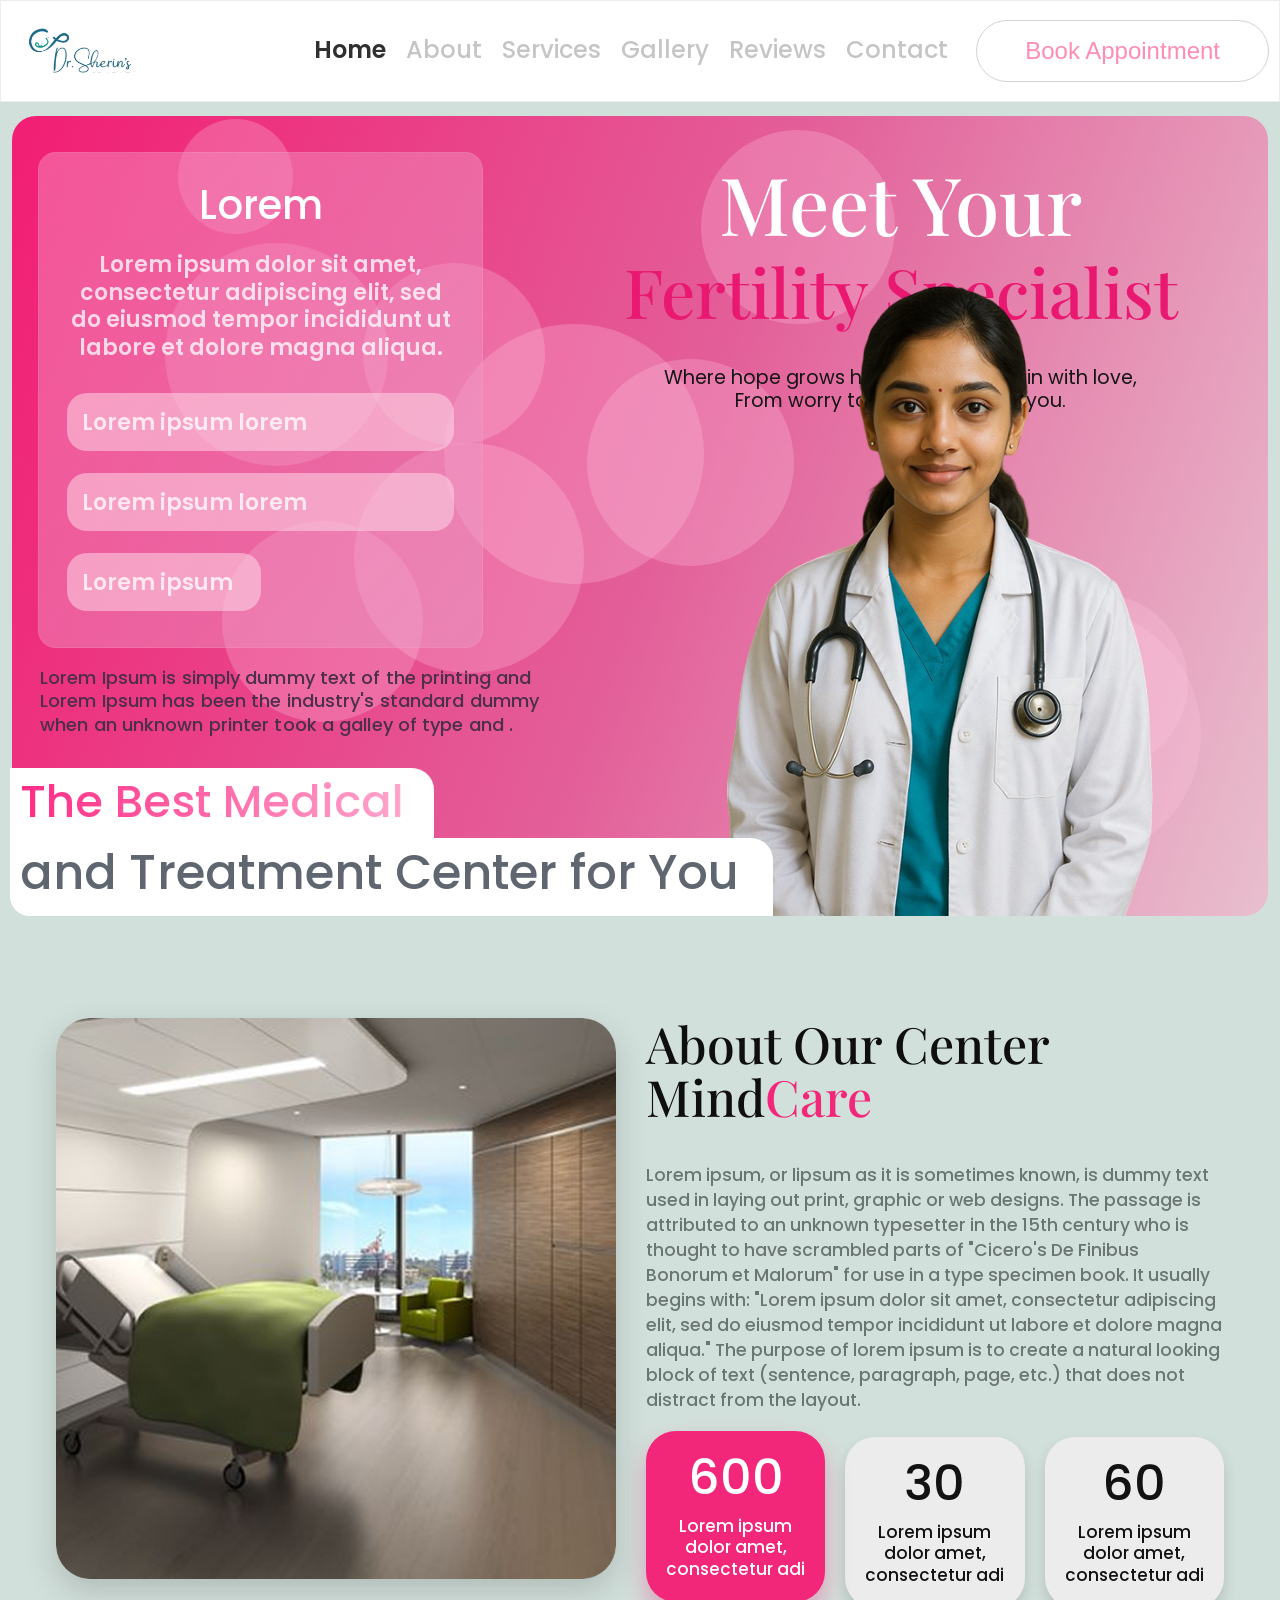
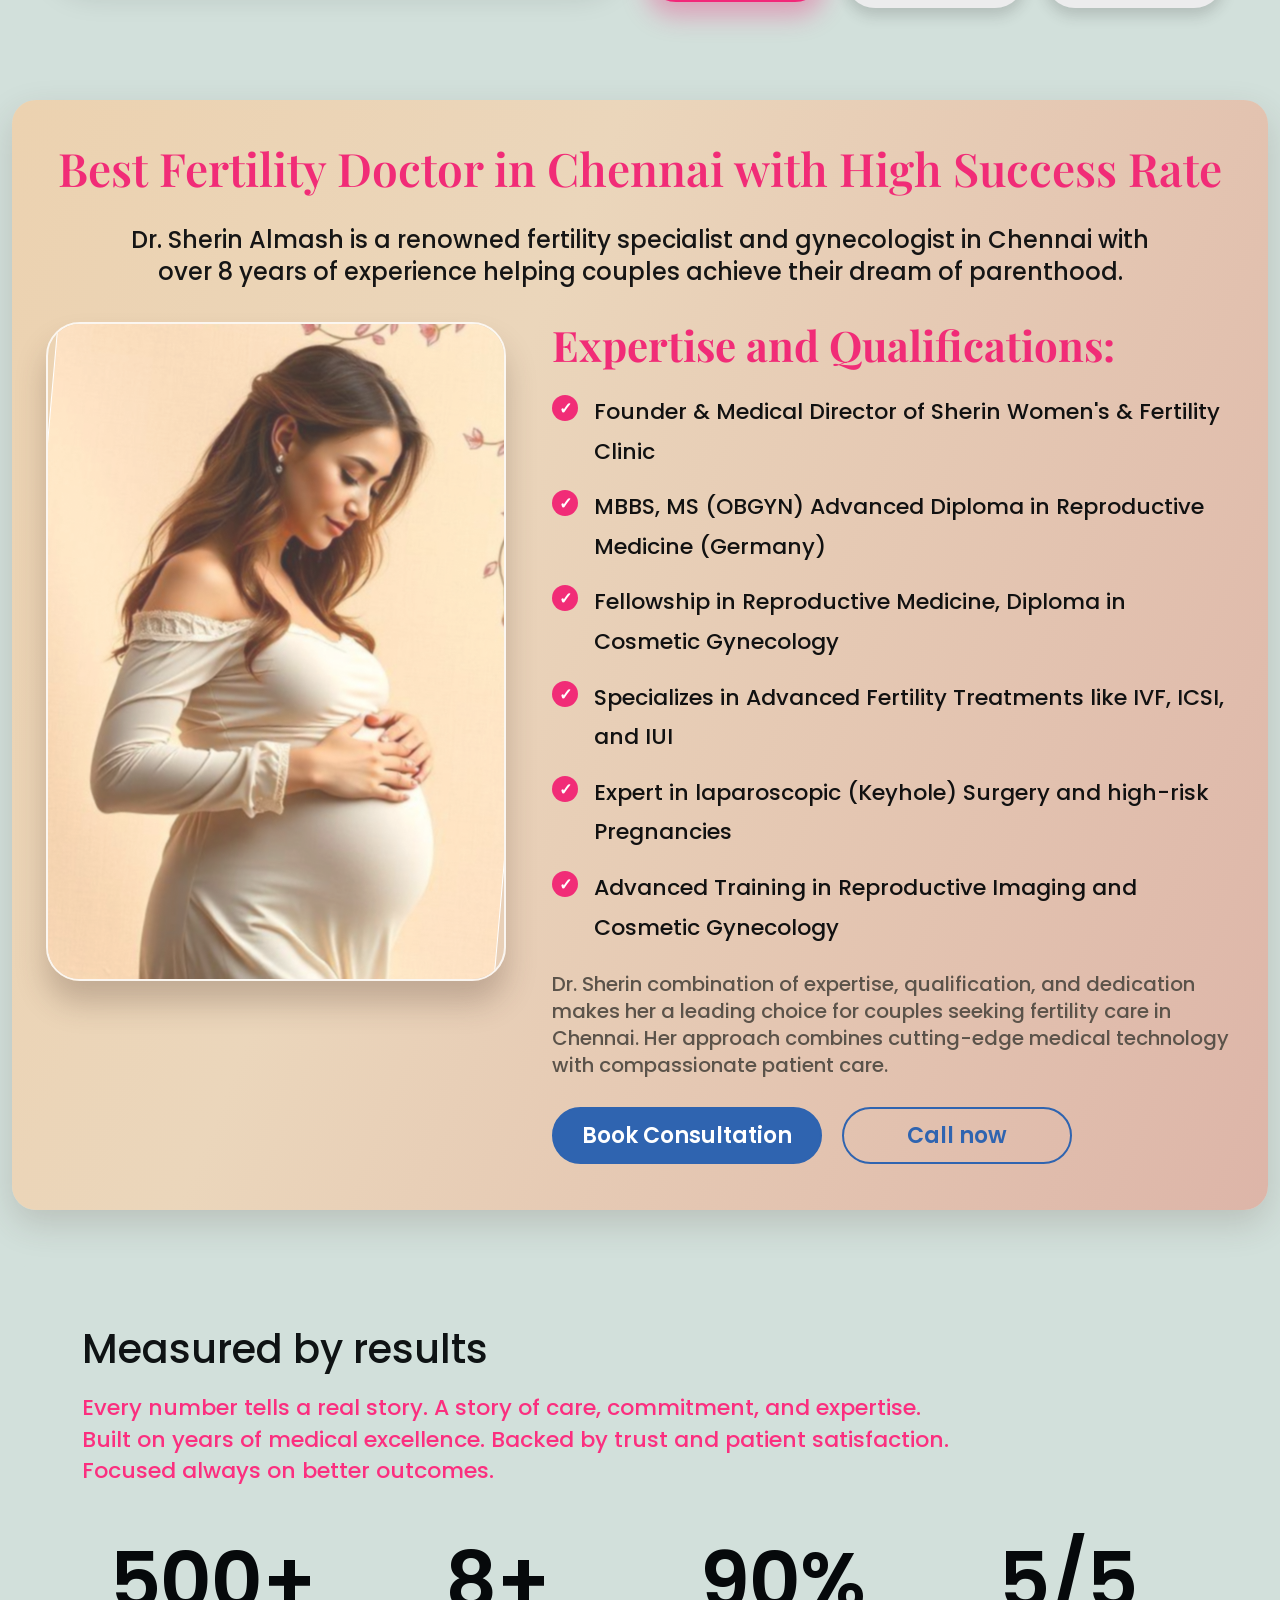
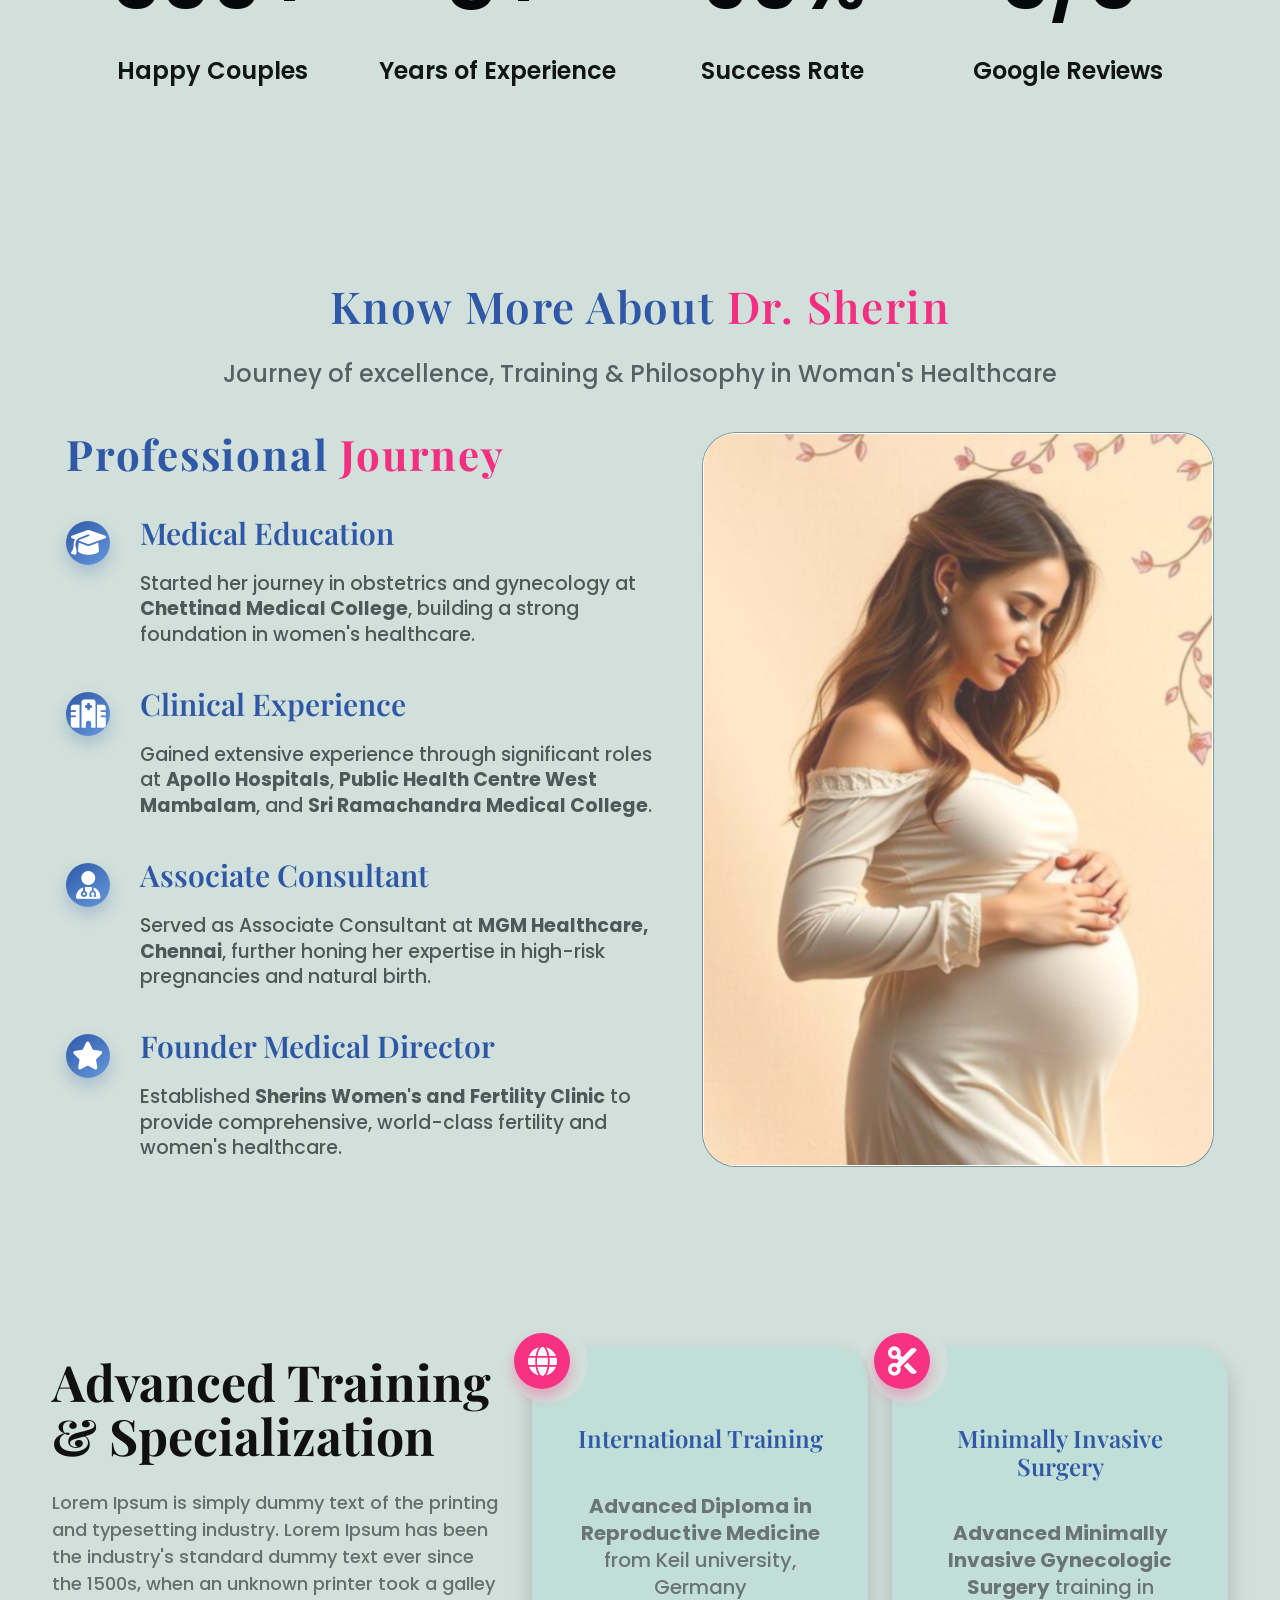
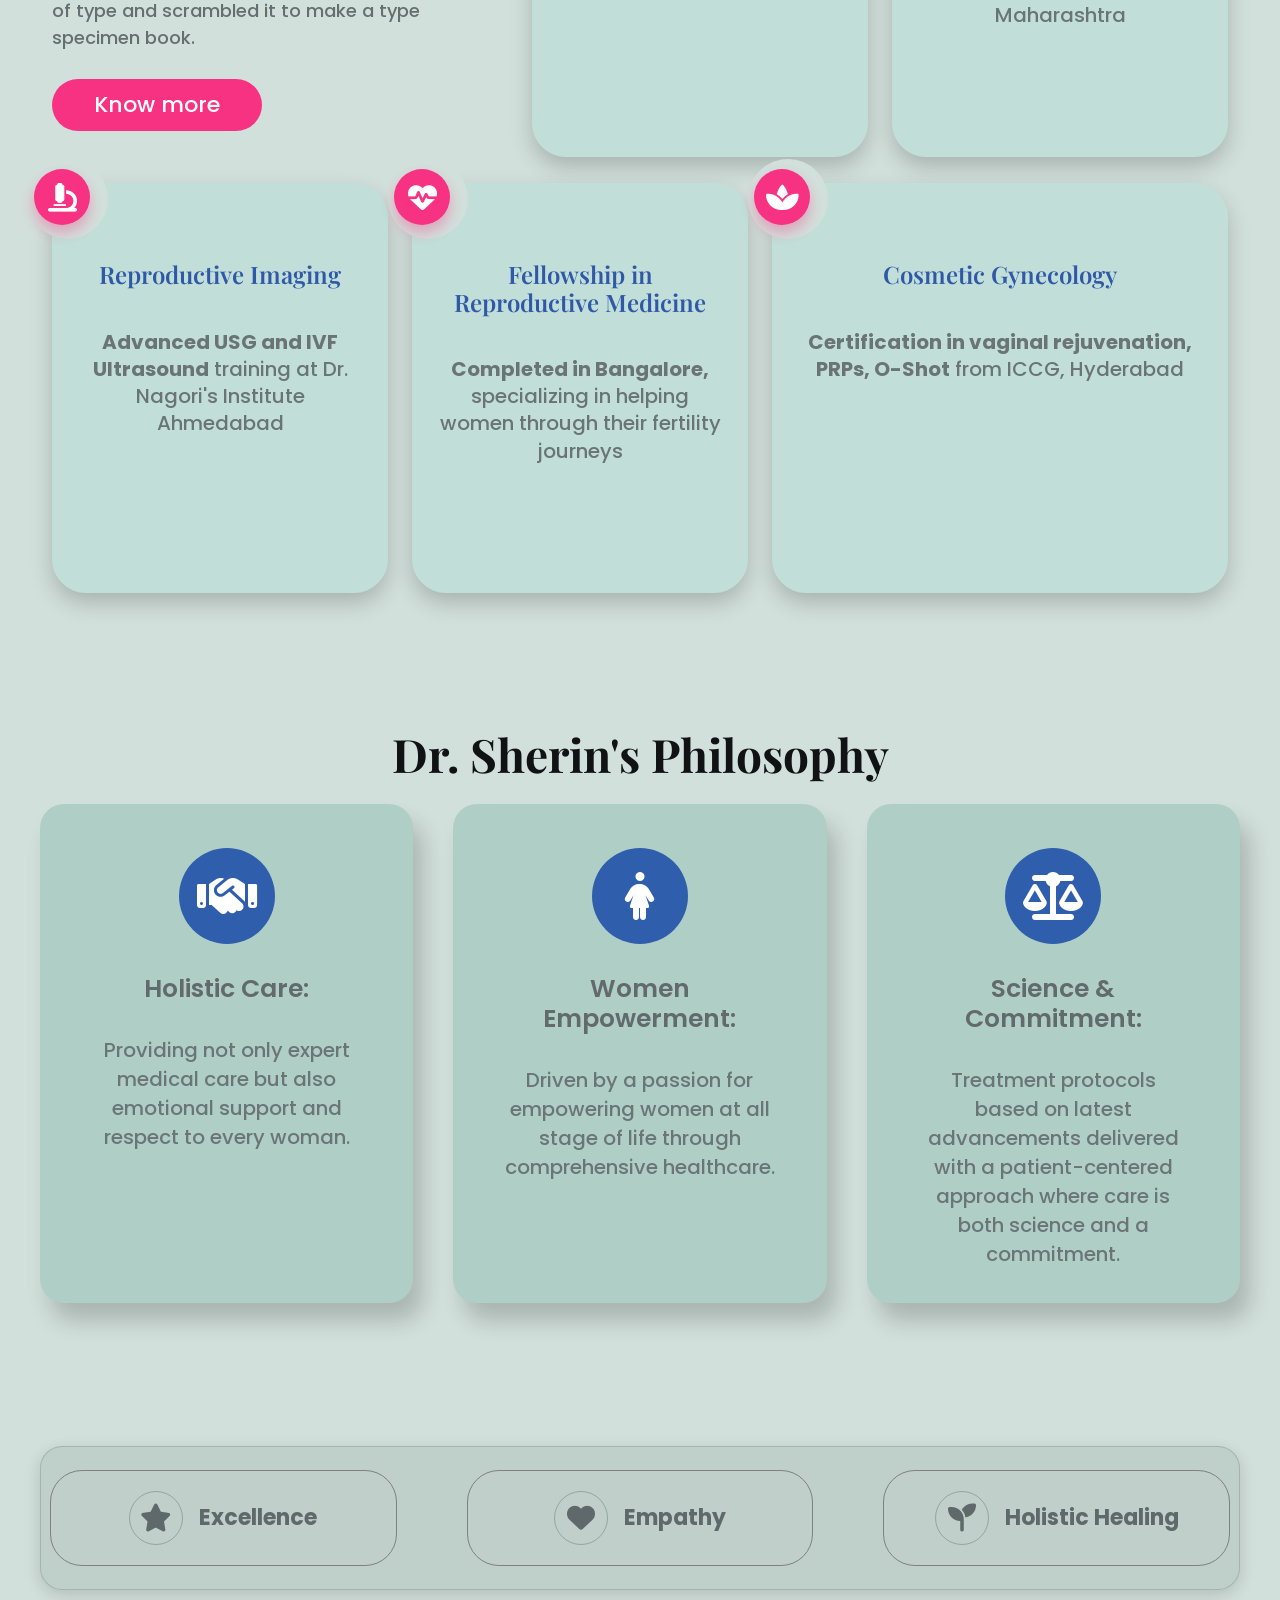
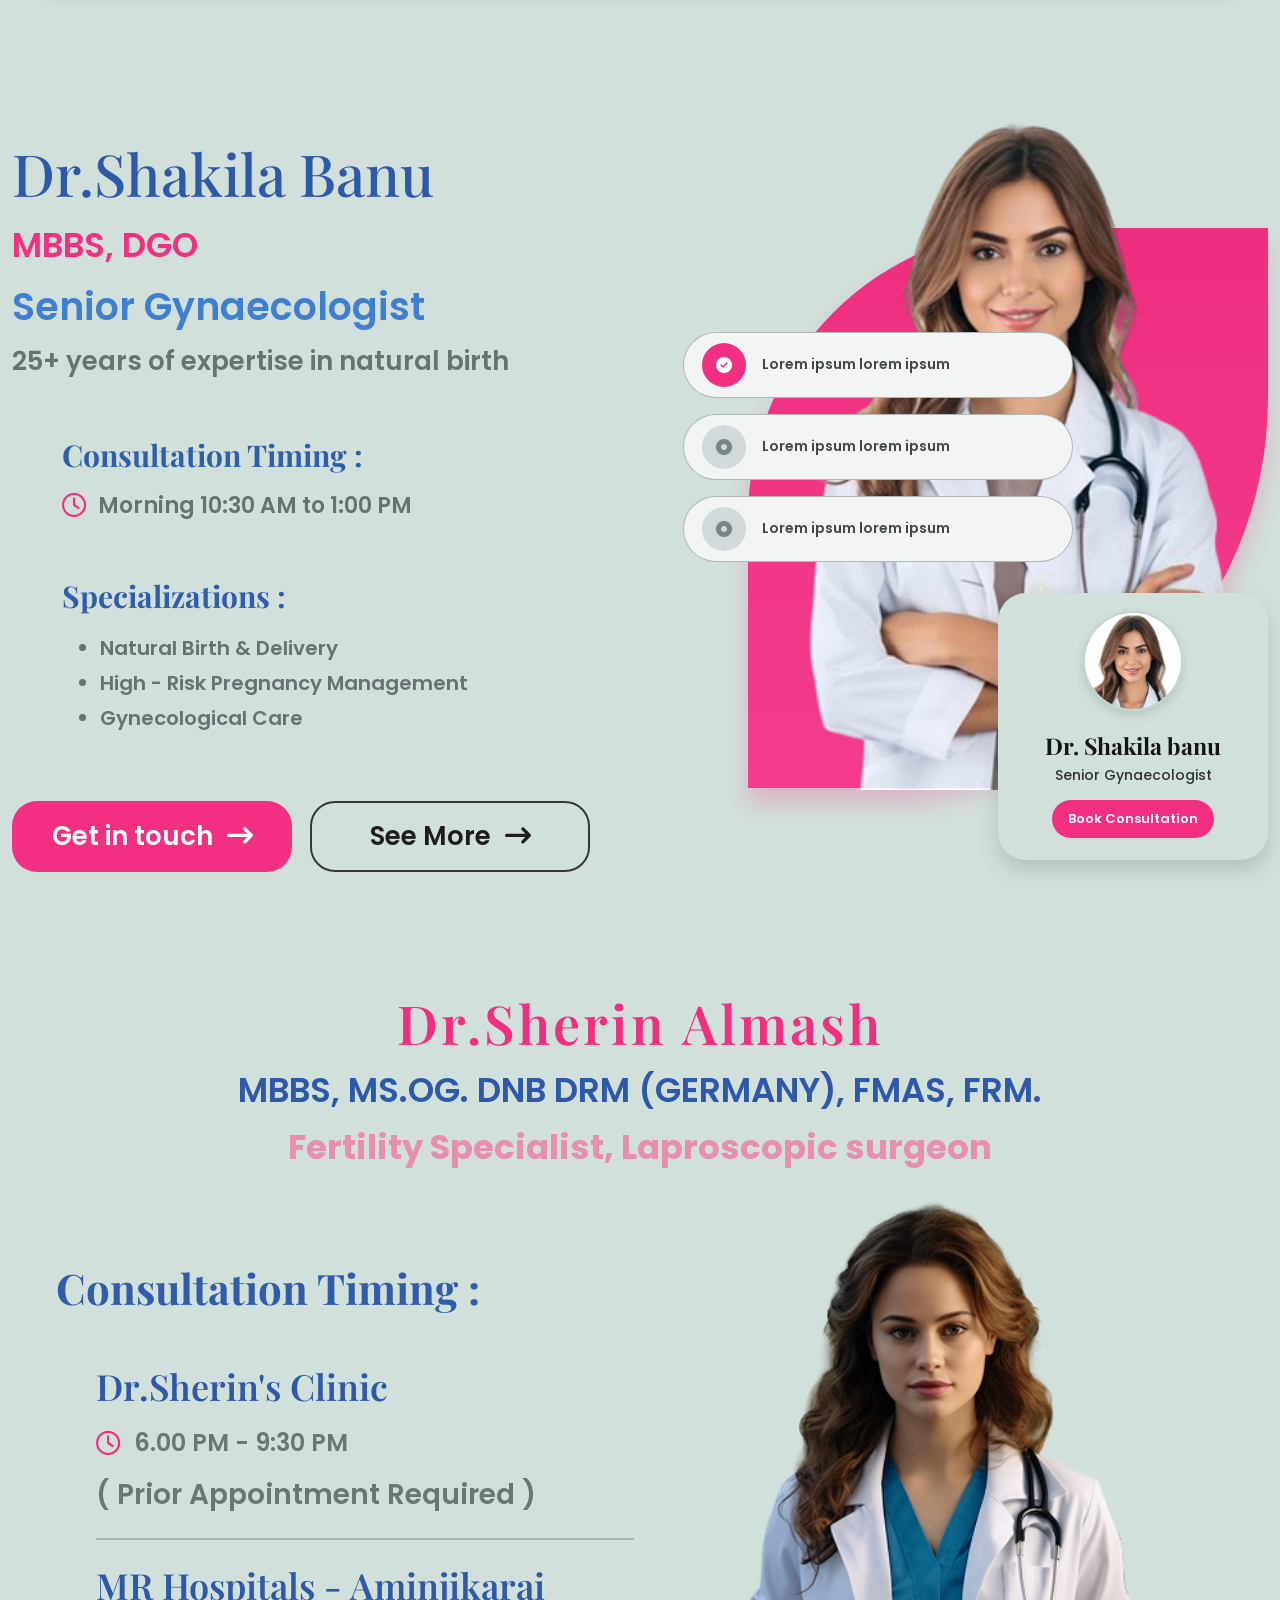
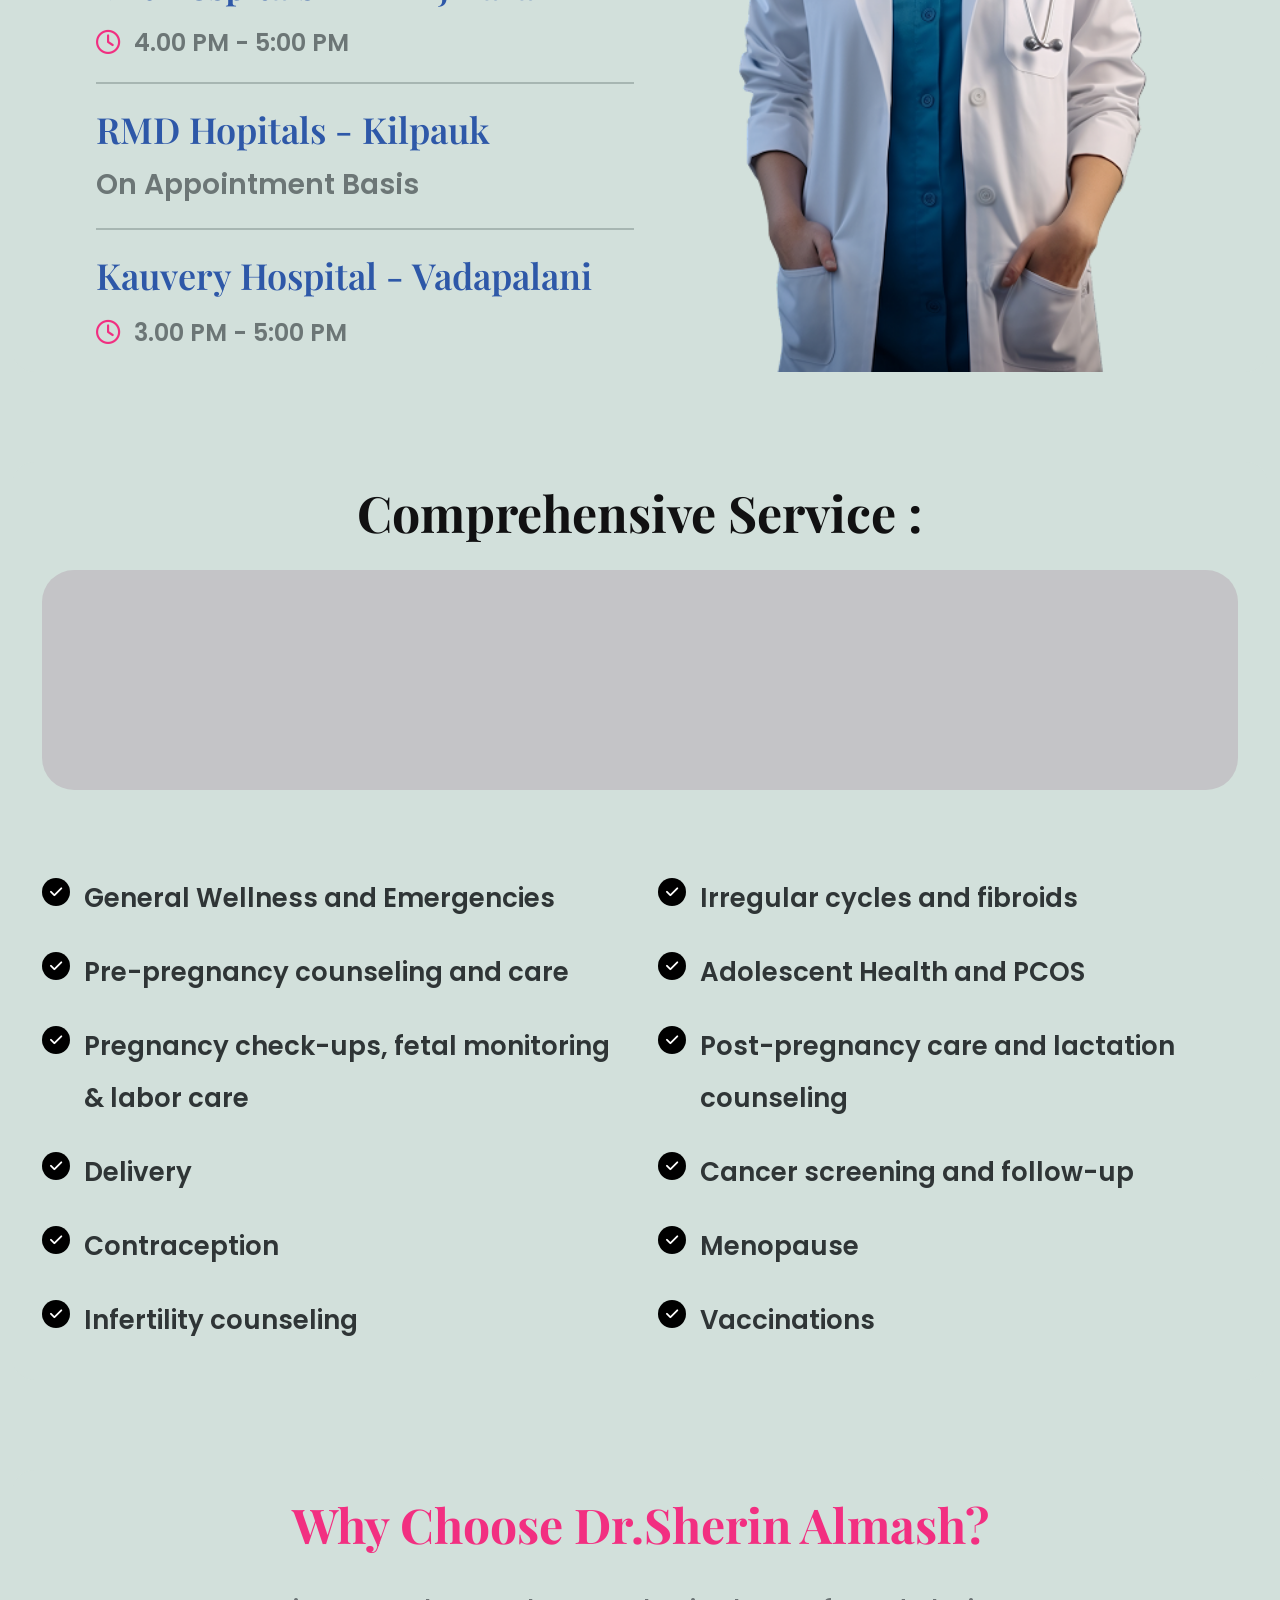
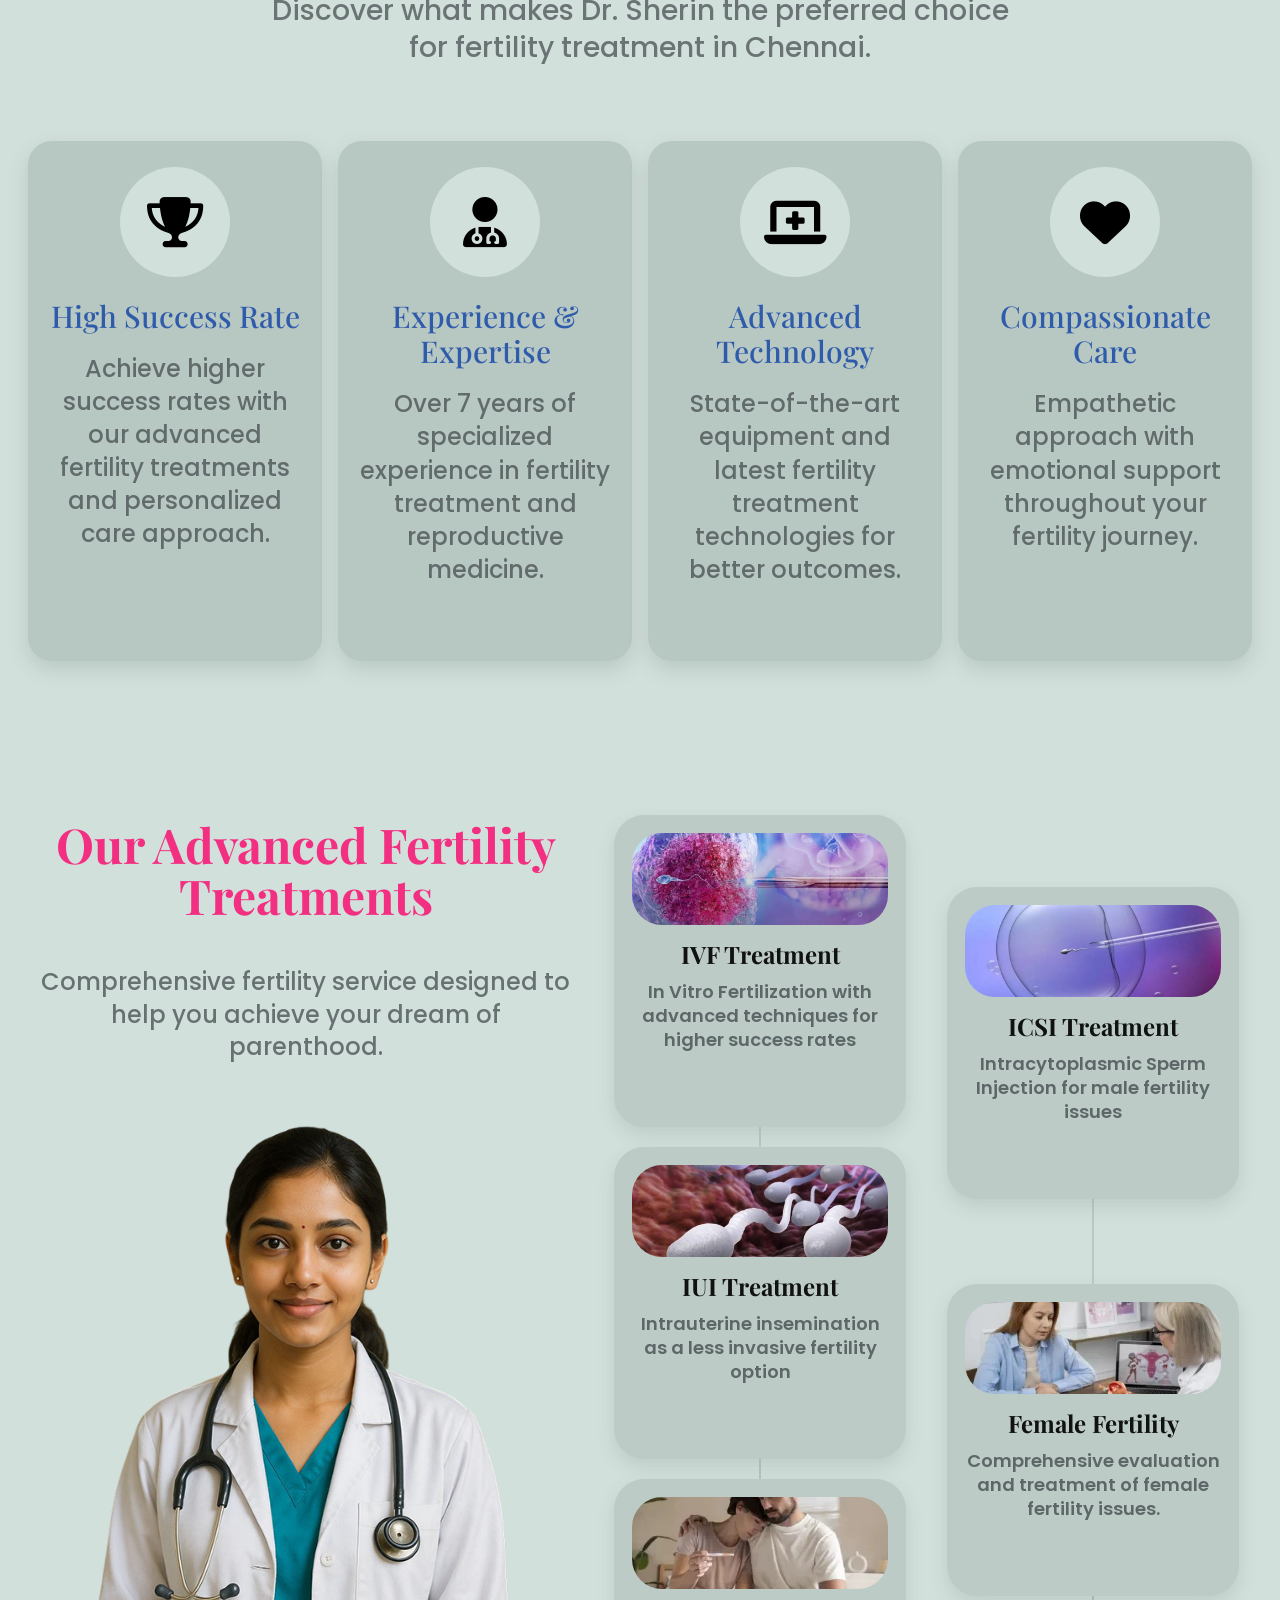
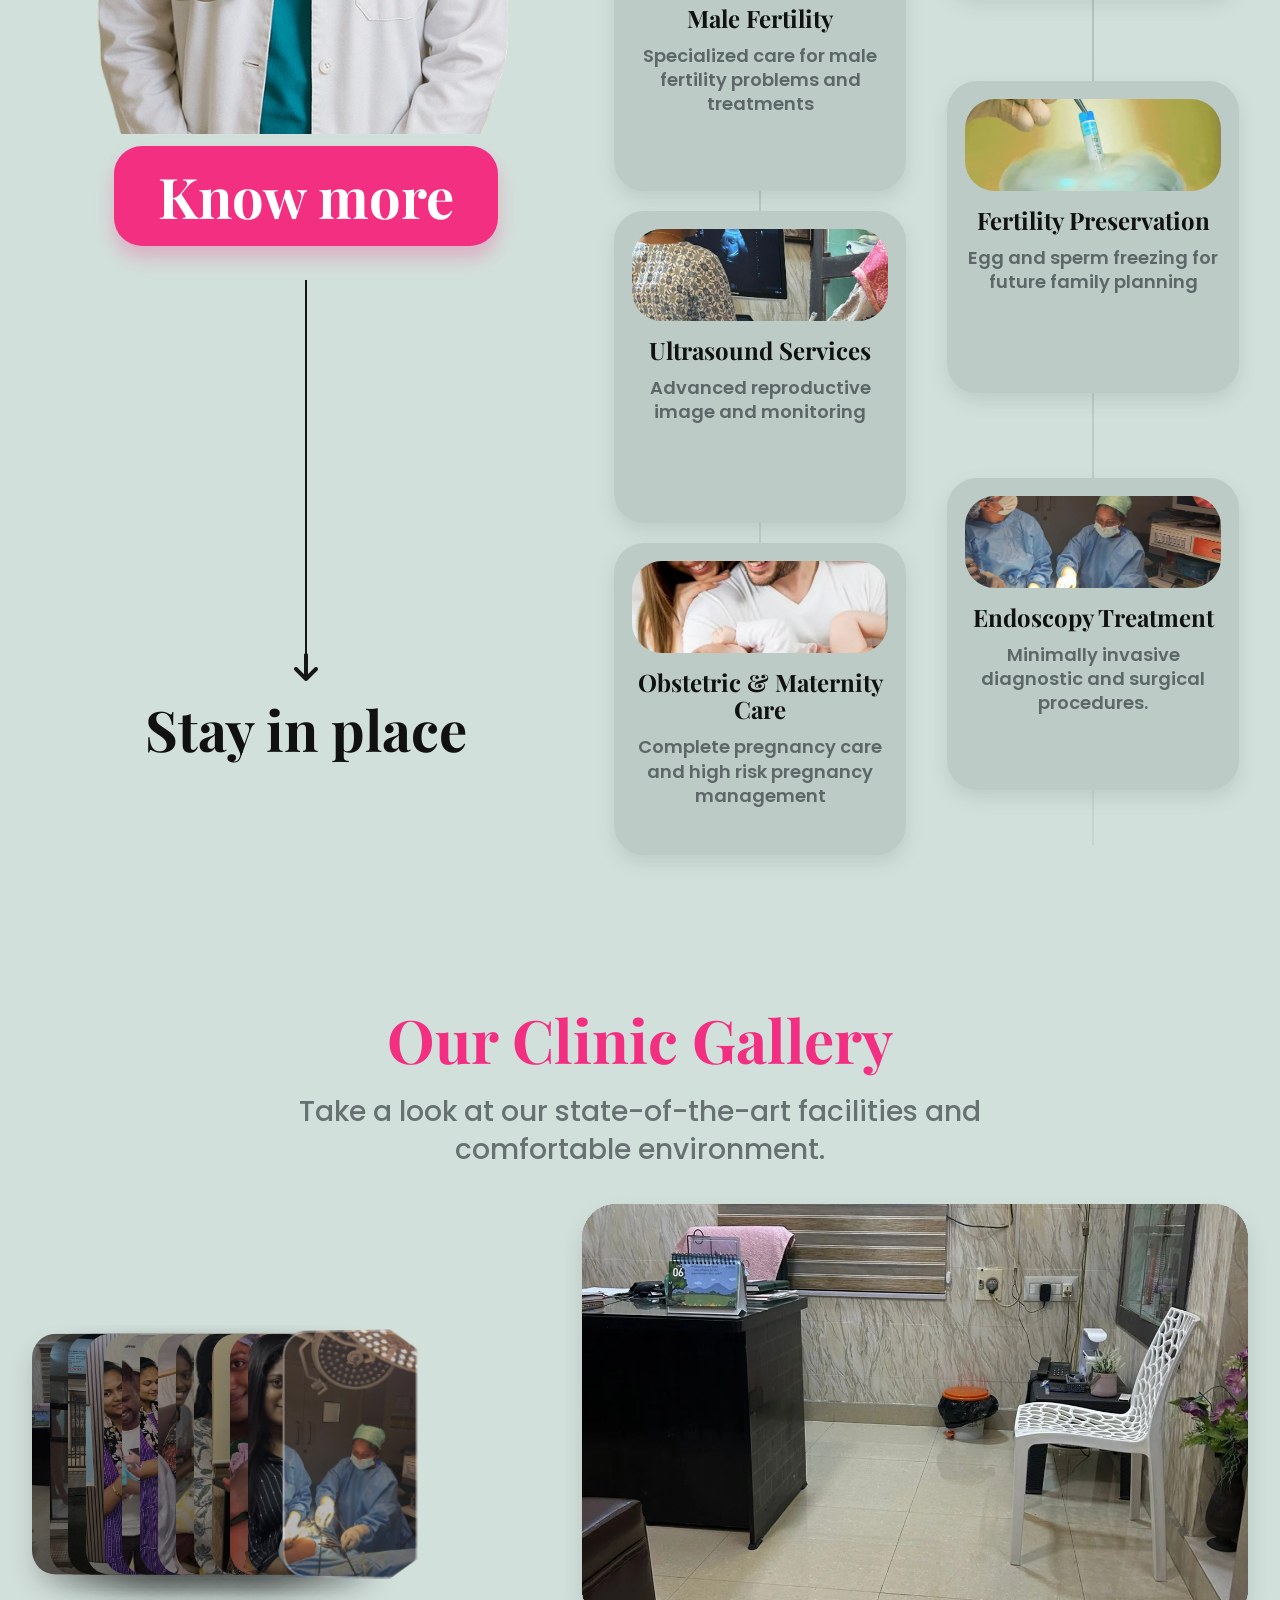
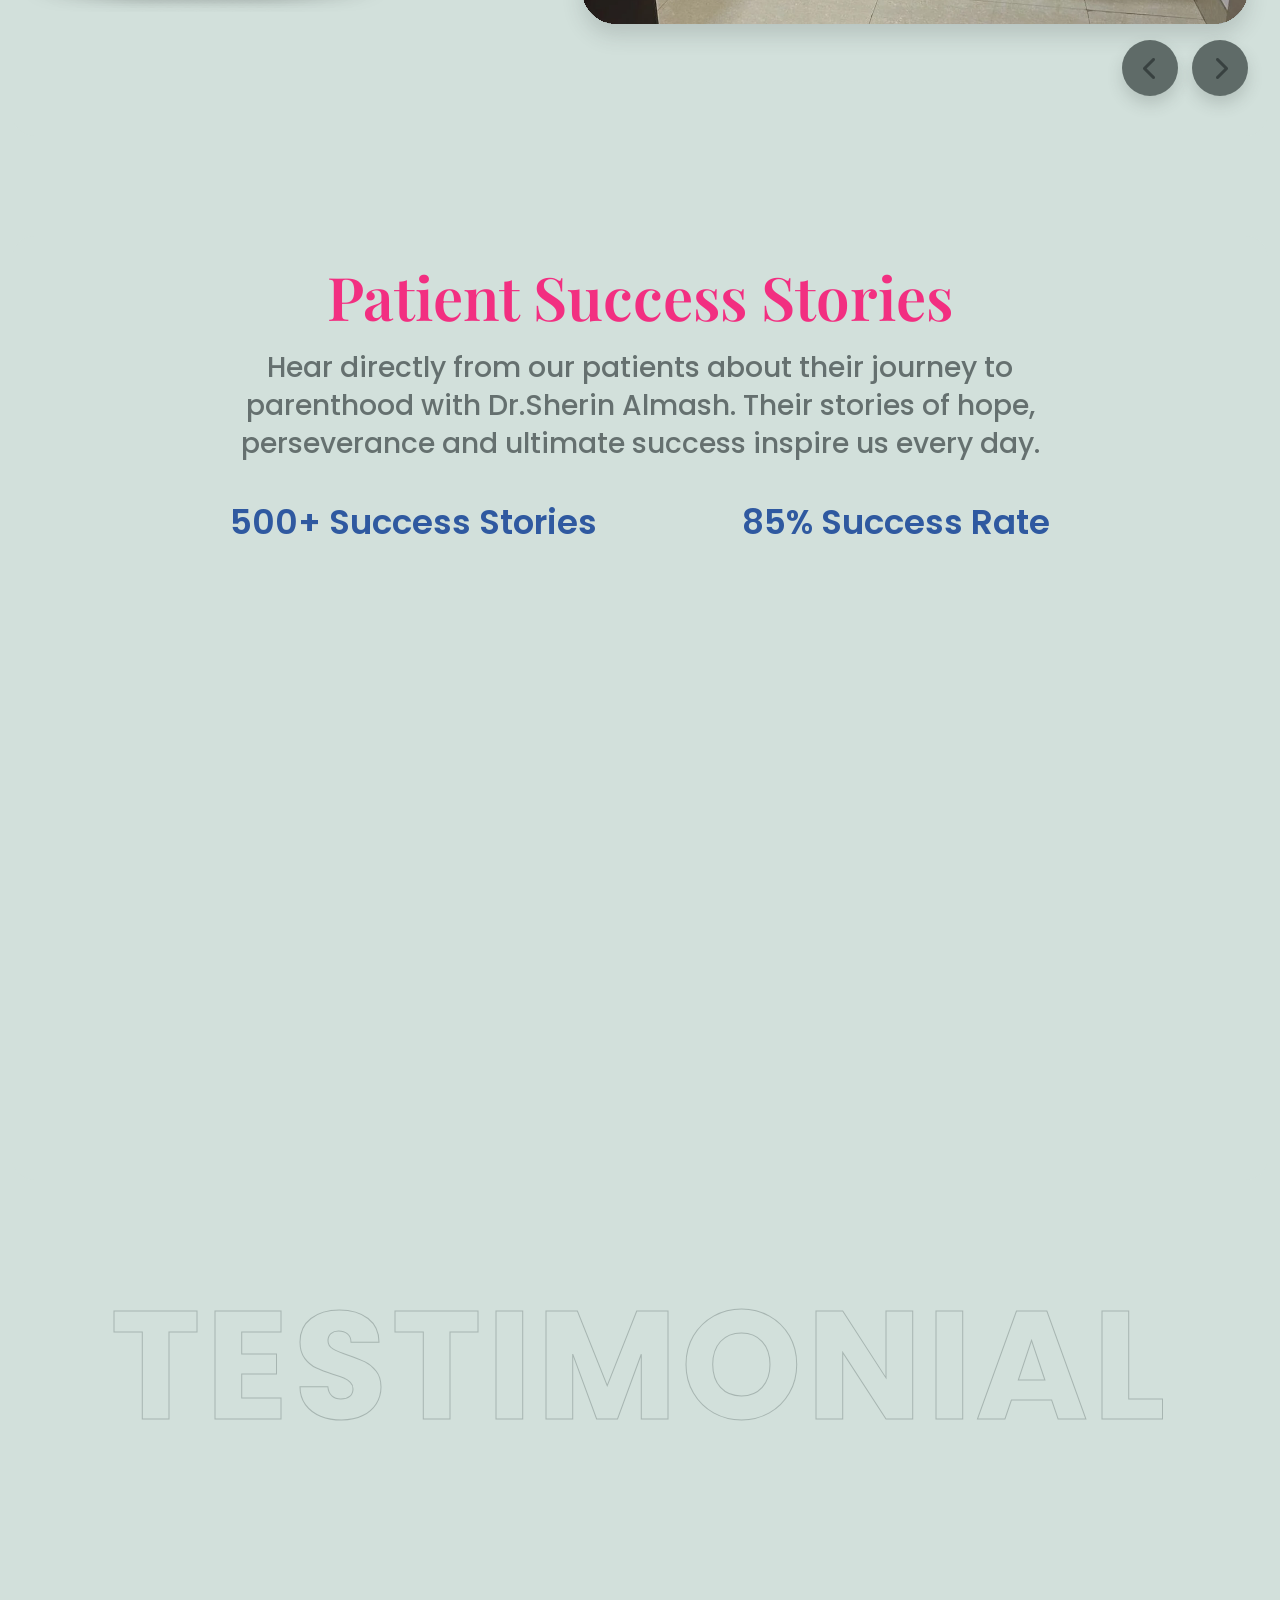
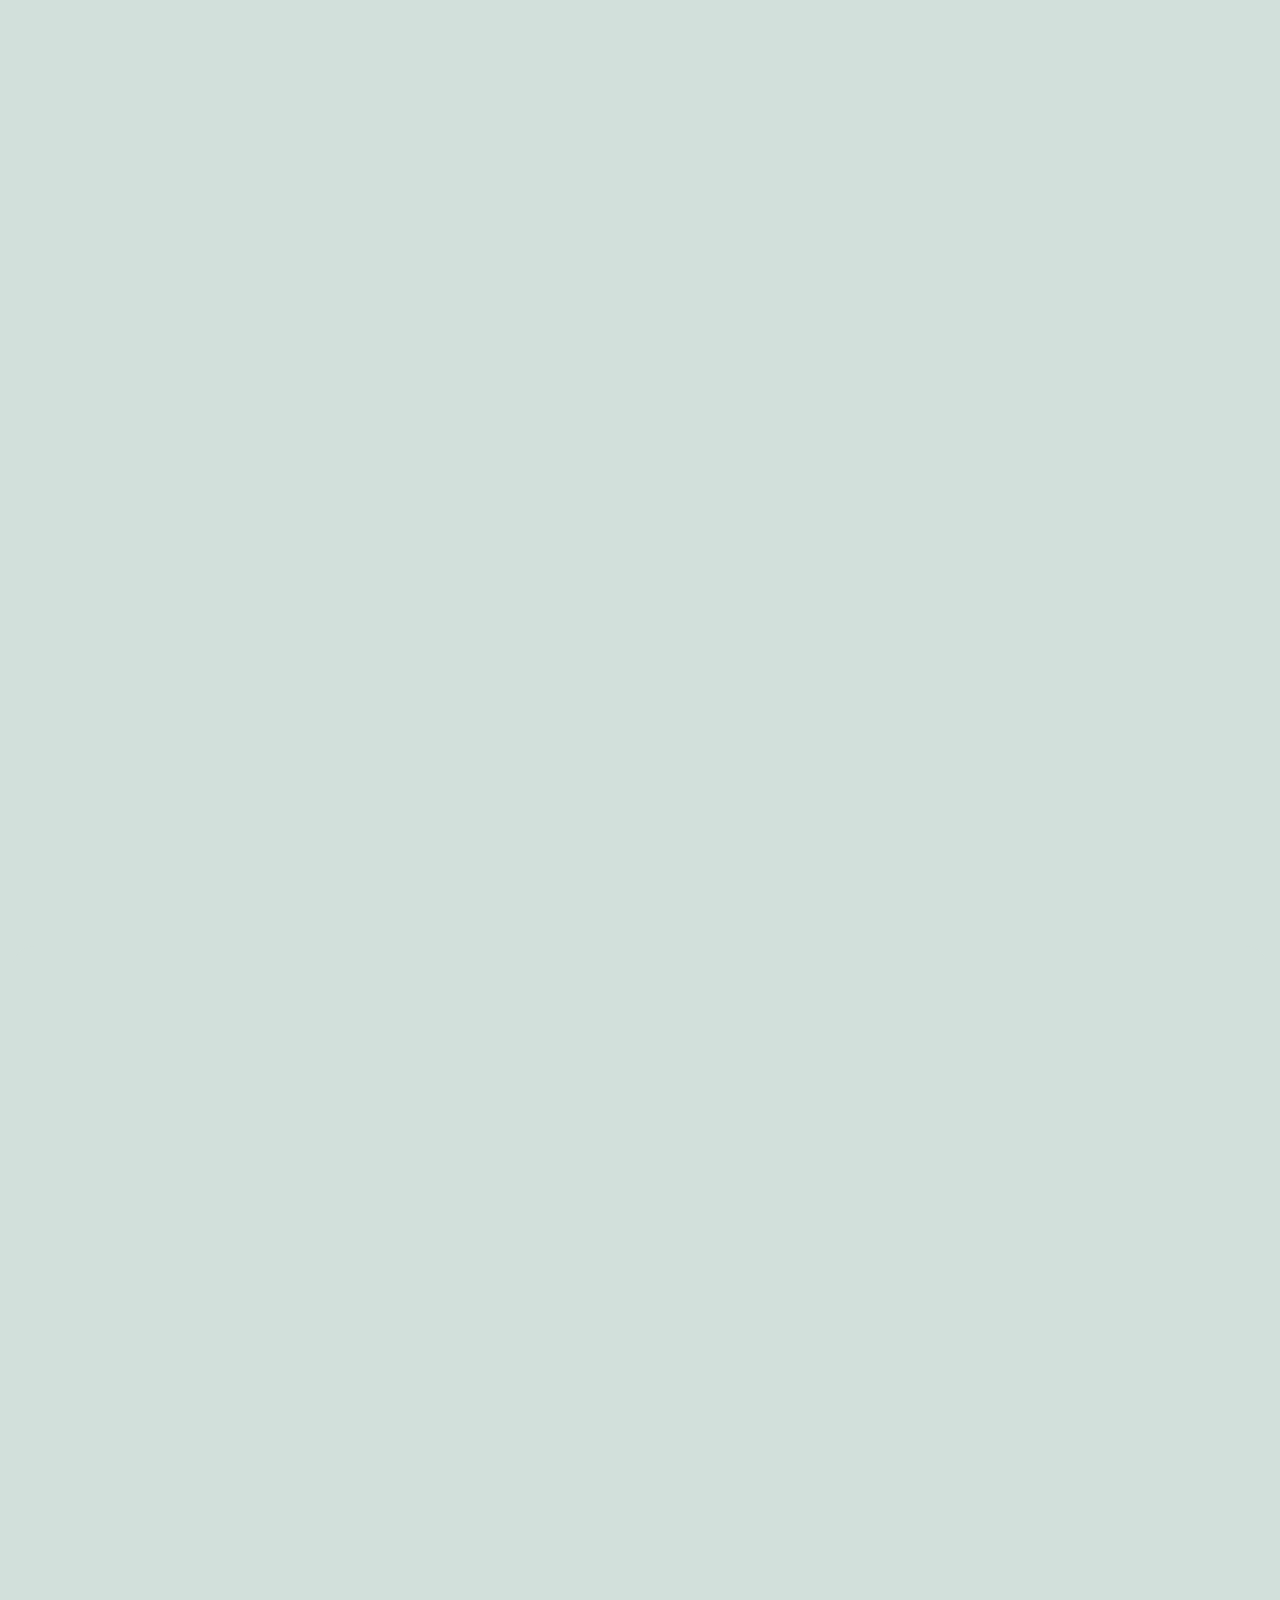
==== commit f2392763: "update" ====
--- a/index.html
+++ b/index.html
@@ -7,12 +7,15 @@
     <link rel="preconnect" href="https://fonts.googleapis.com">
     <link rel="preconnect" href="https://fonts.gstatic.com" crossorigin>
     <link href="https://fonts.googleapis.com/css2?family=Playfair+Display:wght@500;700&family=Poppins:wght@400;500;600;700&display=swap" rel="stylesheet">
+    <link rel="stylesheet" href="https://cdnjs.cloudflare.com/ajax/libs/font-awesome/6.5.2/css/all.min.css">
     <link rel="stylesheet" href="style.css">
 </head>
 <body>
     <header class="top-header">
         <nav class="navbar">
-            <div class="logo">Logo</div>
+            <a class="logo" href="#hero" aria-label="Dr.Sherin Almash home">
+                <img src="./img/Logo.webp" alt="Dr.Sherin Almash logo">
+            </a>
 
             <button class="nav-toggle" type="button" aria-label="Toggle menu" aria-expanded="false" aria-controls="navMenu">
                 <span></span>
@@ -209,7 +212,7 @@
 
                     <div class="journey-list">
                         <article class="journey-item">
-                            <span class="journey-icon">+</span>
+                            <span class="journey-icon"><i class="fa-solid fa-graduation-cap"></i></span>
                             <div>
                                 <h4>Medical Education</h4>
                                 <p>
@@ -221,7 +224,7 @@
                         </article>
 
                         <article class="journey-item">
-                            <span class="journey-icon">H</span>
+                            <span class="journey-icon"><i class="fa-solid fa-hospital"></i></span>
                             <div>
                                 <h4>Clinical Experience</h4>
                                 <p>
@@ -233,7 +236,7 @@
                         </article>
 
                         <article class="journey-item">
-                            <span class="journey-icon">A</span>
+                            <span class="journey-icon"><i class="fa-solid fa-user-doctor"></i></span>
                             <div>
                                 <h4>Associate Consultant</h4>
                                 <p>
@@ -244,7 +247,7 @@
                         </article>
 
                         <article class="journey-item">
-                            <span class="journey-icon">*</span>
+                            <span class="journey-icon"><i class="fa-solid fa-star"></i></span>
                             <div>
                                 <h4>Founder Medical Director</h4>
                                 <p>
@@ -277,7 +280,7 @@
                 </div>
 
                 <article class="training-card card-one reveal-on-scroll">
-                    <span class="training-card-icon" aria-hidden="true">&#127760;</span>
+                    <span class="training-card-icon" aria-hidden="true"><i class="fa-solid fa-globe"></i></span>
                     <h3>International Training</h3>
                     <p>
                         <strong>Advanced Diploma in Reproductive Medicine</strong> from Keil university, Germany
@@ -285,7 +288,7 @@
                 </article>
 
                 <article class="training-card card-two reveal-on-scroll">
-                    <span class="training-card-icon" aria-hidden="true">&#9986;</span>
+                    <span class="training-card-icon" aria-hidden="true"><i class="fa-solid fa-scissors"></i></span>
                     <h3>Minimally Invasive Surgery</h3>
                     <p>
                         <strong>Advanced Minimally Invasive Gynecologic Surgery</strong> training in Maharashtra
@@ -293,7 +296,7 @@
                 </article>
 
                 <article class="training-card card-three reveal-on-scroll">
-                    <span class="training-card-icon" aria-hidden="true">&#127897;</span>
+                    <span class="training-card-icon" aria-hidden="true"><i class="fa-solid fa-microscope"></i></span>
                     <h3>Reproductive Imaging</h3>
                     <p>
                         <strong>Advanced USG and IVF Ultrasound</strong> training at Dr. Nagori's Institute Ahmedabad
@@ -301,7 +304,7 @@
                 </article>
 
                 <article class="training-card card-four reveal-on-scroll">
-                    <span class="training-card-icon" aria-hidden="true">&#10084;</span>
+                    <span class="training-card-icon" aria-hidden="true"><i class="fa-solid fa-heart-pulse"></i></span>
                     <h3>Fellowship in Reproductive Medicine</h3>
                     <p>
                         <strong>Completed in Bangalore,</strong> specializing in helping women through their fertility journeys
@@ -309,7 +312,7 @@
                 </article>
 
                 <article class="training-card card-five reveal-on-scroll">
-                    <span class="training-card-icon" aria-hidden="true">&#10049;</span>
+                    <span class="training-card-icon" aria-hidden="true"><i class="fa-solid fa-spa"></i></span>
                     <h3>Cosmetic Gynecology</h3>
                     <p>
                         <strong>Certification in vaginal rejuvenation, PRPs, O-Shot</strong> from ICCG, Hyderabad
@@ -325,7 +328,7 @@
 
             <div class="philosophy-cards">
                 <article class="philosophy-card reveal-on-scroll">
-                    <div class="philosophy-icon">&#129309;</div>
+                    <div class="philosophy-icon"><i class="fa-solid fa-handshake"></i></div>
                     <h3>Holistic Care:</h3>
                     <p>
                         Providing not only expert medical care but also emotional support and respect
@@ -334,7 +337,7 @@
                 </article>
 
                 <article class="philosophy-card reveal-on-scroll">
-                    <div class="philosophy-icon">&#128105;</div>
+                    <div class="philosophy-icon"><i class="fa-solid fa-person-dress"></i></div>
                     <h3>Women Empowerment:</h3>
                     <p>
                         Driven by a passion for empowering women at all stage of life through
@@ -343,7 +346,7 @@
                 </article>
 
                 <article class="philosophy-card reveal-on-scroll">
-                    <div class="philosophy-icon">&#9878;</div>
+                    <div class="philosophy-icon"><i class="fa-solid fa-scale-balanced"></i></div>
                     <h3>Science &amp; Commitment:</h3>
                     <p>
                         Treatment protocols based on latest advancements delivered with a patient-centered
@@ -355,9 +358,9 @@
             <p class="philosophy-subtitle reveal-on-scroll">Core Values at Sherin's Clinic</p>
 
             <div class="philosophy-values reveal-on-scroll">
-                <div class="value-pill"><span>&#9733;</span>Excellence</div>
-                <div class="value-pill"><span>&#10084;</span>Empathy</div>
-                <div class="value-pill"><span>&#10047;</span>Holistic Healing</div>
+                <div class="value-pill"><span><i class="fa-solid fa-star"></i></span>Excellence</div>
+                <div class="value-pill"><span><i class="fa-solid fa-heart"></i></span>Empathy</div>
+                <div class="value-pill"><span><i class="fa-solid fa-seedling"></i></span>Holistic Healing</div>
             </div>
         </div>
 
@@ -370,7 +373,7 @@
 
                 <div class="details-block">
                     <h4>Consultation Timing :</h4>
-                    <p class="timing"><span>&#128339;</span>Morning 10:30 AM to 1:00 PM</p>
+                    <p class="timing"><span><i class="fa-regular fa-clock"></i></span>Morning 10:30 AM to 1:00 PM</p>
                 </div>
 
                 <div class="details-block">
@@ -383,8 +386,8 @@
                 </div>
 
                 <div class="doctor-actions">
-                    <a href="#" class="btn-pink">Get in touch <span>&#10140;</span></a>
-                    <a href="#" class="btn-outline-dark">See More <span>&#10140;</span></a>
+                    <a href="#" class="btn-pink">Get in touch <span><i class="fa-solid fa-arrow-right-long"></i></span></a>
+                    <a href="#" class="btn-outline-dark">See More <span><i class="fa-solid fa-arrow-right-long"></i></span></a>
                 </div>
             </div>
 
@@ -393,9 +396,9 @@
                 <img src="./img/d2.png" alt="Dr. Shakila Banu" class="doctor-main-image">
 
                 <div class="doctor-info-strips">
-                    <div class="info-strip active"><span></span>Lorem ipsum lorem ipsum</div>
-                    <div class="info-strip"><span></span>Lorem ipsum lorem ipsum</div>
-                    <div class="info-strip"><span></span>Lorem ipsum lorem ipsum</div>
+                    <div class="info-strip active"><span><i class="fa-solid fa-circle-check"></i></span>Lorem ipsum lorem ipsum</div>
+                    <div class="info-strip"><span><i class="fa-solid fa-circle-dot"></i></span>Lorem ipsum lorem ipsum</div>
+                    <div class="info-strip"><span><i class="fa-solid fa-circle-dot"></i></span>Lorem ipsum lorem ipsum</div>
                 </div>
 
                 <article class="mini-profile-card">
@@ -422,13 +425,13 @@
 
                     <article class="consult-item reveal-on-scroll">
                         <h4>Dr.Sherin's Clinic</h4>
-                        <p class="consult-time"><span>&#9716;</span>6.00 PM - 9:30 PM</p>
+                        <p class="consult-time"><span><i class="fa-regular fa-clock"></i></span>6.00 PM - 9:30 PM</p>
                         <p class="consult-note">( Prior Appointment Required )</p>
                     </article>
 
                     <article class="consult-item reveal-on-scroll">
                         <h4>MR Hospitals - Aminjikarai</h4>
-                        <p class="consult-time"><span>&#9716;</span>4.00 PM - 5:00 PM</p>
+                        <p class="consult-time"><span><i class="fa-regular fa-clock"></i></span>4.00 PM - 5:00 PM</p>
                     </article>
 
                     <article class="consult-item reveal-on-scroll">
@@ -438,7 +441,7 @@
 
                     <article class="consult-item reveal-on-scroll">
                         <h4>Kauvery Hospital - Vadapalani</h4>
-                        <p class="consult-time"><span>&#9716;</span>3.00 PM - 5:00 PM</p>
+                        <p class="consult-time"><span><i class="fa-regular fa-clock"></i></span>3.00 PM - 5:00 PM</p>
                     </article>
                 </div>
 
@@ -457,25 +460,559 @@
 
             <div class="comprehensive-list-grid">
                 <ul class="comprehensive-list reveal-on-scroll">
-                    <li><span>&#10003;</span>General Wellness and Emergencies</li>
-                    <li><span>&#10003;</span>Pre-pregnancy counseling and care</li>
-                    <li><span>&#10003;</span>Pregnancy check-ups, fetal monitoring &amp; labor care</li>
-                    <li><span>&#10003;</span>Delivery</li>
-                    <li><span>&#10003;</span>Contraception</li>
-                    <li><span>&#10003;</span>Infertility counseling</li>
+                    <li><span><i class="fa-solid fa-check"></i></span>General Wellness and Emergencies</li>
+                    <li><span><i class="fa-solid fa-check"></i></span>Pre-pregnancy counseling and care</li>
+                    <li><span><i class="fa-solid fa-check"></i></span>Pregnancy check-ups, fetal monitoring &amp; labor care</li>
+                    <li><span><i class="fa-solid fa-check"></i></span>Delivery</li>
+                    <li><span><i class="fa-solid fa-check"></i></span>Contraception</li>
+                    <li><span><i class="fa-solid fa-check"></i></span>Infertility counseling</li>
                 </ul>
 
                 <ul class="comprehensive-list reveal-on-scroll">
-                    <li><span>&#10003;</span>Irregular cycles and fibroids</li>
-                    <li><span>&#10003;</span>Adolescent Health and PCOS</li>
-                    <li><span>&#10003;</span>Post-pregnancy care and lactation counseling</li>
-                    <li><span>&#10003;</span>Cancer screening and follow-up</li>
-                    <li><span>&#10003;</span>Menopause</li>
-                    <li><span>&#10003;</span>Vaccinations</li>
+                    <li><span><i class="fa-solid fa-check"></i></span>Irregular cycles and fibroids</li>
+                    <li><span><i class="fa-solid fa-check"></i></span>Adolescent Health and PCOS</li>
+                    <li><span><i class="fa-solid fa-check"></i></span>Post-pregnancy care and lactation counseling</li>
+                    <li><span><i class="fa-solid fa-check"></i></span>Cancer screening and follow-up</li>
+                    <li><span><i class="fa-solid fa-check"></i></span>Menopause</li>
+                    <li><span><i class="fa-solid fa-check"></i></span>Vaccinations</li>
                 </ul>
             </div>
         </div>
     </section>
+
+    <section class="why-choose-section" id="why-choose">
+        <div class="why-choose-shell">
+            <header class="why-choose-header reveal-on-scroll">
+                <h2>Why Choose Dr.Sherin Almash?</h2>
+                <p>
+                    Discover what makes Dr. Sherin the preferred choice for fertility
+                    treatment in Chennai.
+                </p>
+            </header>
+
+            <div class="why-choose-grid">
+                <article class="why-choose-card reveal-on-scroll">
+                    <div class="why-icon"><i class="fa-solid fa-trophy"></i></div>
+                    <h3>High Success Rate</h3>
+                    <p>
+                        Achieve higher success rates with our advanced fertility
+                        treatments and personalized care approach.
+                    </p>
+                </article>
+
+                <article class="why-choose-card reveal-on-scroll">
+                    <div class="why-icon"><i class="fa-solid fa-user-doctor"></i></div>
+                    <h3>Experience &amp; Expertise</h3>
+                    <p>
+                        Over 7 years of specialized experience in fertility treatment
+                        and reproductive medicine.
+                    </p>
+                </article>
+
+                <article class="why-choose-card reveal-on-scroll">
+                    <div class="why-icon"><i class="fa-solid fa-laptop-medical"></i></div>
+                    <h3>Advanced Technology</h3>
+                    <p>
+                        State-of-the-art equipment and latest fertility treatment
+                        technologies for better outcomes.
+                    </p>
+                </article>
+
+                <article class="why-choose-card reveal-on-scroll">
+                    <div class="why-icon"><i class="fa-solid fa-heart"></i></div>
+                    <h3>Compassionate Care</h3>
+                    <p>
+                        Empathetic approach with emotional support throughout your
+                        fertility journey.
+                    </p>
+                </article>
+            </div>
+        </div>
+    </section>
+
+    <section class="treatment-chain-section" id="advanced-treatments">
+        <div class="treatment-chain-shell">
+            <div class="treatment-chain-layout">
+                <div class="treatment-chain-intro">
+                    <h2 class="reveal-on-scroll">Our Advanced Fertility Treatments</h2>
+                    <p class="reveal-on-scroll">
+                        Comprehensive fertility service designed to help you
+                        achieve your dream of parenthood.
+                    </p>
+
+                    <figure class="treatment-doctor reveal-on-scroll">
+                        <img src="./img/d1.png" alt="Doctor portrait for treatment section">
+                    </figure>
+
+                    <a href="#" class="treatment-chain-btn reveal-on-scroll">Know more</a>
+
+                    <div class="treatment-stay-wrap reveal-on-scroll" aria-hidden="true">
+                        <span class="treatment-stay-line"></span>
+                        <span class="treatment-stay-text">Stay in place</span>
+                    </div>
+                </div>
+
+                <div class="treatment-chain-grid">
+                    <div class="treatment-column treatment-column-left">
+                        <article class="treatment-card reveal-on-scroll">
+                            <div class="treatment-card-body">
+                                <div class="treatment-card-media">
+                                    <img src="./img/IVF.webp" alt="IVF treatment procedure" loading="lazy">
+                                </div>
+                                <h3>IVF Treatment</h3>
+                                <p>In Vitro Fertilization with advanced techniques for higher success rates</p>
+                            </div>
+                        </article>
+
+                        <article class="treatment-card reveal-on-scroll">
+                            <div class="treatment-card-body">
+                                <div class="treatment-card-media">
+                                    <img src="./img/IUI.webp" alt="IUI treatment process" loading="lazy">
+                                </div>
+                                <h3>IUI Treatment</h3>
+                                <p>Intrauterine insemination as a less invasive fertility option</p>
+                            </div>
+                        </article>
+
+                        <article class="treatment-card reveal-on-scroll">
+                            <div class="treatment-card-body">
+                                <div class="treatment-card-media">
+                                    <img src="./img/MF.webp" alt="Male fertility consultation" loading="lazy">
+                                </div>
+                                <h3>Male Fertility</h3>
+                                <p>Specialized care for male fertility problems and treatments</p>
+                            </div>
+                        </article>
+
+                        <article class="treatment-card reveal-on-scroll">
+                            <div class="treatment-card-body">
+                                <div class="treatment-card-media">
+                                    <img src="./img/US.webp" alt="Ultrasound services" loading="lazy">
+                                </div>
+                                <h3>Ultrasound Services</h3>
+                                <p>Advanced reproductive image and monitoring</p>
+                            </div>
+                        </article>
+
+                        <article class="treatment-card reveal-on-scroll">
+                            <div class="treatment-card-body">
+                                <div class="treatment-card-media">
+                                    <img src="./img/OB.webp" alt="Obstetric and maternity care" loading="lazy">
+                                </div>
+                                <h3>Obstetric &amp; Maternity Care</h3>
+                                <p>Complete pregnancy care and high risk pregnancy management</p>
+                            </div>
+                        </article>
+                    </div>
+
+                    <div class="treatment-column treatment-column-right">
+                        <article class="treatment-card reveal-on-scroll">
+                            <div class="treatment-card-body">
+                                <div class="treatment-card-media">
+                                    <img src="./img/ICSI.webp" alt="ICSI treatment procedure" loading="lazy">
+                                </div>
+                                <h3>ICSI Treatment</h3>
+                                <p>Intracytoplasmic Sperm Injection for male fertility issues</p>
+                            </div>
+                        </article>
+
+                        <article class="treatment-card reveal-on-scroll">
+                            <div class="treatment-card-body">
+                                <div class="treatment-card-media">
+                                    <img src="./img/FF.webp" alt="Female fertility treatment" loading="lazy">
+                                </div>
+                                <h3>Female Fertility</h3>
+                                <p>Comprehensive evaluation and treatment of female fertility issues.</p>
+                            </div>
+                        </article>
+
+                        <article class="treatment-card reveal-on-scroll">
+                            <div class="treatment-card-body">
+                                <div class="treatment-card-media">
+                                    <img src="./img/FP.webp" alt="Fertility preservation options" loading="lazy">
+                                </div>
+                                <h3>Fertility Preservation</h3>
+                                <p>Egg and sperm freezing for future family planning</p>
+                            </div>
+                        </article>
+
+                        <article class="treatment-card reveal-on-scroll">
+                            <div class="treatment-card-body">
+                                <div class="treatment-card-media">
+                                    <img src="./img/ET.webp" alt="Endoscopy treatment procedure" loading="lazy">
+                                </div>
+                                <h3>Endoscopy Treatment</h3>
+                                <p>Minimally invasive diagnostic and surgical procedures.</p>
+                            </div>
+                        </article>
+                    </div>
+                </div>
+            </div>
+        </div>
+    </section>
+
+    <section class="clinic-gallery-section" id="gallery">
+        <div class="clinic-gallery-shell">
+            <header class="clinic-gallery-header reveal-on-scroll">
+                <h2>Our Clinic Gallery</h2>
+                <p>
+                    Take a look at our state-of-the-art facilities and
+                    comfortable environment.
+                </p>
+            </header>
+
+            <div class="clinic-gallery-layout">
+                <div class="clinic-gallery-stack reveal-on-scroll" aria-hidden="true">
+                    <span class="stack-card" style="--n:0; --img:url('./img/p-1.webp');"></span>
+                    <span class="stack-card" style="--n:1; --img:url('./img/p-2.webp');"></span>
+                    <span class="stack-card" style="--n:2; --img:url('./img/p-3.webp');"></span>
+                    <span class="stack-card" style="--n:3; --img:url('./img/p-4.webp');"></span>
+                    <span class="stack-card" style="--n:4; --img:url('./img/p-5.webp');"></span>
+                    <span class="stack-card" style="--n:5; --img:url('./img/p-6.webp');"></span>
+                    <span class="stack-card" style="--n:6; --img:url('./img/p-7.webp');"></span>
+                    <span class="stack-card" style="--n:7; --img:url('./img/p-8.webp');"></span>
+                    <span class="stack-card" style="--n:8; --img:url('./img/p-9.webp');"></span>
+                    <span class="stack-card" style="--n:9; --img:url('./img/p-11.webp');"></span>
+                    <span class="stack-card" style="--n:10; --img:url('./img/p-12.webp');"></span>
+                    <span class="stack-card" style="--n:11; --img:url('./img/p-13.webp');"></span>
+                    <span class="stack-card" style="--n:12; --img:url('./img/p-14.webp');"></span>
+                    <span class="stack-card" style="--n:13; --img:url('./img/p-15.webp');"></span>
+                </div>
+
+                <div class="clinic-gallery-slider reveal-on-scroll">
+                    <div class="clinic-gallery-viewport">
+                        <div class="clinic-gallery-track" id="clinicGalleryTrack">
+                            <figure class="clinic-gallery-slide is-active">
+                                <img src="./img/p-1.webp" alt="Clinic gallery image 1">
+                            </figure>
+                            <figure class="clinic-gallery-slide">
+                                <img src="./img/p-2.webp" alt="Clinic gallery image 2">
+                            </figure>
+                            <figure class="clinic-gallery-slide">
+                                <img src="./img/p-3.webp" alt="Clinic gallery image 3">
+                            </figure>
+                            <figure class="clinic-gallery-slide">
+                                <img src="./img/p-4.webp" alt="Clinic gallery image 4">
+                            </figure>
+                            <figure class="clinic-gallery-slide">
+                                <img src="./img/p-5.webp" alt="Clinic gallery image 5">
+                            </figure>
+                            <figure class="clinic-gallery-slide">
+                                <img src="./img/p-6.webp" alt="Clinic gallery image 6">
+                            </figure>
+                            <figure class="clinic-gallery-slide">
+                                <img src="./img/p-7.webp" alt="Clinic gallery image 7">
+                            </figure>
+                            <figure class="clinic-gallery-slide">
+                                <img src="./img/p-8.webp" alt="Clinic gallery image 8">
+                            </figure>
+                            <figure class="clinic-gallery-slide">
+                                <img src="./img/p-9.webp" alt="Clinic gallery image 9">
+                            </figure>
+                            <figure class="clinic-gallery-slide">
+                                <img src="./img/p-11.webp" alt="Clinic gallery image 11">
+                            </figure>
+                            <figure class="clinic-gallery-slide">
+                                <img src="./img/p-12.webp" alt="Clinic gallery image 12">
+                            </figure>
+                            <figure class="clinic-gallery-slide">
+                                <img src="./img/p-13.webp" alt="Clinic gallery image 13">
+                            </figure>
+                            <figure class="clinic-gallery-slide">
+                                <img src="./img/p-14.webp" alt="Clinic gallery image 14">
+                            </figure>
+                            <figure class="clinic-gallery-slide">
+                                <img src="./img/p-15.webp" alt="Clinic gallery image 15">
+                            </figure>
+                        </div>
+                    </div>
+
+                    <div class="clinic-gallery-controls">
+                        <button class="gallery-nav prev" type="button" aria-label="Previous image">
+                            <i class="fa-solid fa-chevron-left"></i>
+                        </button>
+                        <button class="gallery-nav next" type="button" aria-label="Next image">
+                            <i class="fa-solid fa-chevron-right"></i>
+                        </button>
+                    </div>
+                </div>
+            </div>
+        </div>
+    </section>
+
+    <section class="success-stories-section" id="success-stories">
+        <div class="success-stories-shell">
+            <header class="success-stories-header reveal-on-scroll">
+                <h2>Patient Success Stories</h2>
+                <p>
+                    Hear directly from our patients about their journey to parenthood with
+                    Dr.Sherin Almash. Their stories of hope, perseverance and
+                    ultimate success inspire us every day.
+                </p>
+            </header>
+
+            <div class="success-stories-metrics reveal-on-scroll">
+                <p>500+ Success Stories</p>
+                <p>85% Success Rate</p>
+            </div>
+
+            <div class="success-stories-carousel reveal-on-scroll">
+                <div class="success-stories-stage">
+                    <div class="story-viewport">
+                        <div class="story-track" id="storyTrack">
+                            <article class="story-slide is-active">
+                                <video class="story-video" playsinline preload="metadata" poster="./img/A1.jpg">
+                                    <source src="./videos/story-1.mp4" type="video/mp4">
+                                </video>
+                                <button class="story-play-btn" type="button" aria-label="Play patient story video">
+                                    <i class="fa-solid fa-play"></i>
+                                </button>
+                            </article>
+
+                            <article class="story-slide">
+                                <video class="story-video" playsinline preload="metadata" poster="./img/A2.jpg">
+                                    <source src="./videos/story-2.mp4" type="video/mp4">
+                                </video>
+                                <button class="story-play-btn" type="button" aria-label="Play patient story video">
+                                    <i class="fa-solid fa-play"></i>
+                                </button>
+                            </article>
+
+                            <article class="story-slide">
+                                <video class="story-video" playsinline preload="metadata" poster="./img/A3.jpg">
+                                    <source src="./videos/story-3.mp4" type="video/mp4">
+                                </video>
+                                <button class="story-play-btn" type="button" aria-label="Play patient story video">
+                                    <i class="fa-solid fa-play"></i>
+                                </button>
+                            </article>
+                        </div>
+                    </div>
+                </div>
+
+                <div class="success-stories-controls">
+                    <button class="story-nav prev" type="button" aria-label="Previous story">
+                        <i class="fa-solid fa-chevron-left"></i>
+                    </button>
+                    <div class="story-dots" role="tablist" aria-label="Patient story slides">
+                        <button class="story-dot is-active" type="button" role="tab" aria-current="true" aria-label="Go to story 1"></button>
+                        <button class="story-dot" type="button" role="tab" aria-current="false" aria-label="Go to story 2"></button>
+                        <button class="story-dot" type="button" role="tab" aria-current="false" aria-label="Go to story 3"></button>
+                    </div>
+                    <button class="story-nav next" type="button" aria-label="Next story">
+                        <i class="fa-solid fa-chevron-right"></i>
+                    </button>
+                </div>
+            </div>
+        </div>
+    </section>
+
+    <section class="testimonial-wall-section" id="testimonials">
+        <div class="testimonial-wall-shell">
+            <p class="testimonial-watermark" aria-hidden="true">TESTIMONIAL</p>
+
+            <header class="testimonial-wall-header reveal-on-scroll">
+                <h2>What Our Patient Say</h2>
+                <p>
+                    Read testimonials from our satisfied patients who achieved their
+                    dream of parenthood.
+                </p>
+            </header>
+
+            <div class="testimonial-wall-grid">
+                <article class="testimonial-card card-quote reveal-on-scroll">
+                    <h3>Malathi Ponraj</h3>
+                    <p>
+                       I would like to express my heartfelt gratitude to Dr. Sherin for the exceptional care and support. Your professionalism, patience, and empathetic approach made me feel completely at ease throughout the entire process
+                    </p>
+
+                    <div class="testimonial-mini-avatars" aria-hidden="true">
+                        <img src="./img/text-4.png" alt="">
+                        <img src="./img/d3.png" alt="">
+                        <img src="./img/text-4.png" alt="">
+                    </div>
+                </article>
+
+                <article class="testimonial-card card-main reveal-on-scroll">
+                    <img src="./img/test-2.png" alt="Patient portrait">
+                    <p> Doctor is having good knowledge, kind behaviour and patience in hearing and replying to the patient's queries. Even for her regular patient, sometimes she gives generous advises compromising her fees. We need to follow her medicines and instructions for better results. It was appreciable when she conducted dietician advises for free of cost. Dr. Sherin spends enormous time in clarifying all her patient's doubts, this shows her importance towards patient's health.
+
+
+
+
+                    </p>
+                </article>
+
+                <article class="testimonial-card card-right-top reveal-on-scroll">
+                    <img src="./img/test-1.png" alt="Patient avatar" class="float-avatar">
+                    <p>
+I recently had laparoscopic surgery performed by Dr. Sherin and I'm more grateful for the care I received from the day 1 of consultation till the post follow up. Dr Sherin was professional, patient and explained all process step by step. The surgery was smooth and recovery was so quick with minimal pain. The entire team was kind and supportive.
+
+
+                       
+                    </p>
+                </article>
+
+                <article class="testimonial-card card-left-bottom reveal-on-scroll">
+                    <p>Dr. Sherin explained each process of the treatment and cleared all doubts. Overall happy and satisfied. The service is excellent and really helpful in making the right choice.
+                    </p>
+                    <img src="./img/test-3.png" alt="Patient smiling">
+                </article>
+
+                <article class="testimonial-card card-right-bottom reveal-on-scroll">
+                    <img src="./img/d3.png" alt="Patient portrait">
+                    <p>
+                       
+
+                       Dr. Sherin is an exceptional gynecologist who truly listens to her patients and makes them feel comfortable. Her dedication to patient care is remarkable. Highly recommended!
+
+
+
+                    </p>
+                </article>
+            </div>
+        </div>
+    </section>
+
+    <section class="contact-panel-section" id="contact-us">
+        <div class="contact-panel-shell">
+            <header class="contact-panel-header reveal-on-scroll">
+                <h2>Contact Us</h2>
+                <p>
+                    Book your fertility consulting today and take the
+                    first step towards parenthood.
+                </p>
+            </header>
+
+            <div class="contact-panel-grid">
+                <article class="contact-box contact-box-blue contact-box-consult reveal-on-scroll">
+                    <h3>Audio &amp; Video Consultations Available</h3>
+
+                    <ul class="contact-feature-list">
+                        <li><span><i class="fa-solid fa-desktop"></i></span>Convenient online consultation from the comfortable of your home.</li>
+                        <li><span><i class="fa-brands fa-whatsapp"></i></span>Whatsapp : +91-9345804275</li>
+                        <li><span><i class="fa-regular fa-clock"></i></span>Flexible timing to suit your schedule</li>
+                    </ul>
+
+                    <a class="contact-whatsapp-btn" href="#">
+                        <span><i class="fa-brands fa-whatsapp"></i></span>WhatsApp for Consultation
+                    </a>
+                </article>
+
+                <article class="contact-box contact-box-blue contact-box-form reveal-on-scroll">
+                    <h3>Book Your Consultation</h3>
+
+                    <form class="contact-form" action="#" method="post">
+                        <input type="text" name="name" placeholder="Your full name">
+                        <input type="email" name="email" placeholder="Your mail">
+                        <input type="tel" name="phone" placeholder="Your phone number">
+                        <input type="text" name="clinic" placeholder="Select preferred clinic">
+                        <textarea name="message" rows="4" placeholder="Message"></textarea>
+                    </form>
+                </article>
+
+                <article class="contact-box contact-box-blue contact-clinic-card reveal-on-scroll">
+                    <div class="clinic-badge"><i class="fa-solid fa-hospital-user"></i></div>
+                    <h3>Sherin Clinic, Valasaravakkam</h3>
+
+                    <ul class="clinic-detail-list">
+                        <li><span><i class="fa-solid fa-location-dot"></i></span>Near Porur, Alwathirunagar, Valasaravakkam, Chennai.</li>
+                        <li><span><i class="fa-solid fa-phone-volume"></i></span>+91-7200176328</li>
+                        <li><span><i class="fa-solid fa-envelope"></i></span>contactdrsherin@gmail.com</li>
+                        <li><span><i class="fa-regular fa-clock"></i></span>Mon, Wed, Thu, Fri : 6:30 PM - 10:00 PM</li>
+                        <li><span><i class="fa-regular fa-clock"></i></span>Tue, Sat : 8:30 PM - 10:30 PM</li>
+                    </ul>
+                </article>
+
+                <article class="contact-box contact-box-light contact-clinic-card reveal-on-scroll">
+                    <div class="clinic-badge"><i class="fa-solid fa-hospital-user"></i></div>
+                    <h3>CloudNine Hospital</h3>
+
+                    <ul class="clinic-detail-list">
+                        <li><span><i class="fa-solid fa-location-dot"></i></span>Near Porur, Alwathirunagar, Valasaravakkam, Chennai.</li>
+                        <li><span><i class="fa-solid fa-phone-volume"></i></span>+91-8754400965</li>
+                        <li><span><i class="fa-regular fa-clock"></i></span>Sunday Morning : 10:30 AM - 12:30 PM</li>
+                    </ul>
+                </article>
+
+                <article class="contact-box contact-box-light contact-clinic-card reveal-on-scroll">
+                    <div class="clinic-badge"><i class="fa-solid fa-hospital-user"></i></div>
+                    <h3>Apollo Fertility Anna Nagar</h3>
+
+                    <ul class="clinic-detail-list">
+                        <li><span><i class="fa-solid fa-location-dot"></i></span>Anna Nagar, Chennai.</li>
+                        <li><span><i class="fa-solid fa-phone-volume"></i></span>+91-7200176328</li>
+                        <li><span><i class="fa-regular fa-clock"></i></span>Tuesday &amp; Saturday : 6:30 AM - 8:30 PM</li>
+                    </ul>
+                </article>
+
+                <article class="contact-box contact-box-light contact-clinic-card reveal-on-scroll">
+                    <div class="clinic-badge"><i class="fa-solid fa-hospital-user"></i></div>
+                    <h3>Kauvery Hospital Vadapalani</h3>
+
+                    <ul class="clinic-detail-list">
+                        <li>On prior appointment only</li>
+                        <li><span><i class="fa-solid fa-phone-volume"></i></span>+91-99410 78891</li>
+                    </ul>
+                </article>
+            </div>
+        </div>
+    </section>
+
+    <footer class="site-footer" id="footer">
+        <div class="site-footer-shell">
+            <div class="site-footer-grid">
+                <article class="footer-col footer-about reveal-on-scroll">
+                    <div class="footer-brand">
+                        <img src="./img/Logo.webp" alt="Dr.Sherin Almash logo" class="footer-logo">
+                        <h3>Dr.Sherin Almash</h3>
+                    </div>
+                    <p>
+                        Bringing joy to your parenting world with hope, compassion,
+                        and expertise. Your trusted partner in the journey to parenthood.
+                    </p>
+                </article>
+
+                <article class="footer-col reveal-on-scroll">
+                    <h3>Quick Links</h3>
+                    <ul class="footer-list">
+                        <li><a href="#hero">Home</a></li>
+                        <li><a href="#about">About</a></li>
+                        <li><a href="#advanced-treatments">Service</a></li>
+                        <li><a href="#gallery">Gallery</a></li>
+                        <li><a href="#testimonials">Reviews</a></li>
+                        <li><a href="#contact-us">Contact</a></li>
+                    </ul>
+                </article>
+
+                <article class="footer-col reveal-on-scroll">
+                    <h3>Service</h3>
+                    <ul class="footer-list">
+                        <li><a href="#advanced-treatments">IVF Treatment</a></li>
+                        <li><a href="#advanced-treatments">ICSI Treatment</a></li>
+                        <li><a href="#advanced-treatments">IUI Treatment</a></li>
+                        <li><a href="#advanced-treatments">Female Fertility</a></li>
+                        <li><a href="#advanced-treatments">Male Fertility</a></li>
+                        <li><a href="#advanced-treatments">Fertility Preservation</a></li>
+                    </ul>
+                </article>
+
+                <article class="footer-col reveal-on-scroll">
+                    <h3>Contact Info</h3>
+                    <ul class="footer-contact-list">
+                        <li><span><i class="fa-solid fa-phone-volume"></i></span><a href="tel:+917200176328">+91-7200176328</a></li>
+                        <li><span><i class="fa-solid fa-envelope"></i></span><a href="mailto:contactdrsherin@gmail.com">contactdrsherin@gmail.com</a></li>
+                        <li><span><i class="fa-solid fa-location-dot"></i></span><span>Chennai, Tamilnadu</span></li>
+                    </ul>
+                </article>
+            </div>
+
+            <div class="site-footer-bottom reveal-on-scroll">
+                <p>2026 Dr.Sherin Almash. All rights reserved.</p>
+                <p>Best Fertility Doctor in Chennai | Fertility Specialist</p>
+            </div>
+        </div>
+    </footer>
 
     <script src="script.js"></script>
 </body>
--- a/style.css
+++ b/style.css
@@ -27,16 +27,24 @@
     max-width: 1400px;
     height: 100px;
     margin: 0 auto;
-    padding: 0 18px;
+    padding: 0 10px;
     display: flex;
     align-items: center;
     justify-content: space-between;
 }
 
 .logo {
-    font-size: 26px;
-    font-weight: 600;
-    color: #373737;
+    display: inline-flex;
+    align-items: center;
+    justify-content: center;
+    width: clamp(140px, 10vw, 188px);
+    text-decoration: none;
+}
+
+.logo img {
+    width: 100%;
+    height: auto;
+    display: block;
 }
 
 .nav-menu {
@@ -474,7 +482,7 @@
 
     .logo {
         margin-right: auto;
-        font-size: 24px;
+        width: clamp(120px, 31vw, 160px);
     }
 
     .nav-toggle {
@@ -2605,3 +2613,2287 @@
         font-size: clamp(24px, 2vw, 34px);
     }
 }
+
+.why-choose-section {
+    width: min(1400px, calc(100% - 24px));
+    margin: 20px auto 90px;
+}
+
+.why-choose-shell {
+    border-radius: 22px;
+    background: #d2e0db;
+    padding: 28px 16px 36px;
+}
+
+.why-choose-header {
+    text-align: center;
+    max-width: 760px;
+    margin: 0 auto;
+}
+
+.why-choose-header h2 {
+    color: #f22f81;
+    font-family: "Playfair Display", serif;
+    font-size: clamp(48px, 4.8vw, 42px);
+    font-weight: 700;
+    line-height: 1.1;
+}
+
+.why-choose-header p {
+    margin-top: 42px;
+    color: #6b7475;
+    font-size: clamp(28px, 1.7vw, 18px);
+    font-weight: 500;
+    line-height: 1.32;
+}
+
+.why-choose-grid {
+    margin-top: 74px;
+    display: grid;
+    grid-template-columns: repeat(4, minmax(0, 1.2fr));
+    gap: 16px;
+}
+
+.why-choose-card {
+    border-radius: 24px;
+    background: #b7c7c2;
+    padding: 26px 22px 22px;
+    min-height: 520px;
+    text-align: center;
+    box-shadow: 0 8px 20px rgba(88, 103, 101, 0.2);
+    transition: transform 0.28s ease, box-shadow 0.28s ease;
+}
+
+.why-choose-card:hover {
+    transform: translateY(-8px);
+    box-shadow: 0 16px 30px rgba(88, 103, 101, 0.26);
+}
+
+.why-icon {
+    width: 110px;
+    height: 110px;
+    margin: 0 auto 22px;
+    border-radius: 50%;
+    background: #d2e0db;
+    color: #000;
+    display: grid;
+    place-items: center;
+    font-size: 50px;
+    animation: whyIconPulse 2.8s ease-in-out infinite;
+}
+
+.why-choose-card h3 {
+    color: #2f5bab;
+    font-family: "Playfair Display", serif;
+    font-size: clamp(30px, 2.1vw, 30px);
+    font-weight: 500;
+    line-height: 1.18;
+}
+
+.why-choose-card p {
+    margin-top: 18px;
+    color: #626b6b;
+    font-size: clamp(24px, 2vw, 18px);
+    font-weight: 500;
+    line-height: 1.38;
+}
+
+@keyframes whyIconPulse {
+    0%,
+    100% {
+        transform: scale(1);
+    }
+
+    50% {
+        transform: scale(1.07);
+    }
+}
+
+@media (max-width: 980px) {
+    .why-choose-section {
+        width: calc(100% - 16px);
+        margin: 14px auto 34px;
+    }
+
+    .why-choose-shell {
+        border-radius: 16px;
+        padding: 20px 12px 22px;
+    }
+
+    .why-choose-header h2 {
+        font-size: clamp(34px, 9.5vw, 44px);
+    }
+
+    .why-choose-header p {
+        margin-top: 10px;
+        font-size: clamp(18px, 4.8vw, 24px);
+    }
+
+    .why-choose-grid {
+        margin-top: 16px;
+        grid-template-columns: 1fr;
+        gap: 12px;
+    }
+
+    .why-choose-card {
+        min-height: 0;
+        border-radius: 18px;
+        padding: 18px 12px 16px;
+    }
+
+    .why-icon {
+        width: 82px;
+        height: 82px;
+        margin-bottom: 14px;
+        font-size: 38px;
+    }
+
+    .why-choose-card h3 {
+        font-size: clamp(28px, 7.5vw, 36px);
+    }
+
+    .why-choose-card p {
+        margin-top: 10px;
+        font-size: clamp(19px, 5.1vw, 26px);
+    }
+}
+
+@media (min-width: 981px) and (max-width: 1200px) {
+    .why-choose-shell {
+        padding: 24px 16px 26px;
+    }
+
+    .why-choose-grid {
+        grid-template-columns: repeat(2, minmax(0, 1fr));
+        gap: 14px;
+    }
+
+    .why-choose-card {
+        min-height: 390px;
+        border-radius: 20px;
+        padding: 20px 14px;
+    }
+
+    .why-icon {
+        width: 104px;
+        height: 104px;
+        font-size: 48px;
+    }
+
+    .why-choose-card h3 {
+        font-size: clamp(30px, 2.4vw, 40px);
+    }
+
+    .why-choose-card p {
+        font-size: clamp(21px, 1.8vw, 30px);
+    }
+}
+
+/* Font Awesome icon alignment + hover spin */
+.journey-icon i,
+.training-card-icon i,
+.philosophy-icon i,
+.value-pill span i,
+.timing span i,
+.btn-pink span i,
+.btn-outline-dark span i,
+.info-strip span i,
+.consult-time span i,
+.comprehensive-list li span i,
+.why-icon i {
+    display: inline-block;
+    line-height: 1;
+    transform-origin: center;
+    transition: transform 0.55s ease;
+    will-change: transform;
+}
+
+.btn-pink span,
+.btn-outline-dark span,
+.timing span,
+.consult-time span {
+    display: inline-grid;
+    place-items: center;
+}
+
+.info-strip span {
+    display: grid;
+    place-items: center;
+    color: #7a8587;
+    font-size: 16px;
+}
+
+.info-strip.active span {
+    color: #ffffff;
+}
+
+.journey-item:hover .journey-icon i,
+.training-card:hover .training-card-icon i,
+.philosophy-card:hover .philosophy-icon i,
+.value-pill:hover span i,
+.btn-pink:hover span i,
+.btn-outline-dark:hover span i,
+.info-strip:hover span i,
+.consult-item:hover .consult-time span i,
+.comprehensive-list li:hover span i,
+.why-choose-card:hover .why-icon i {
+    transform: rotate(360deg);
+}
+
+@media (max-width: 980px) {
+    .info-strip span {
+        font-size: 13px;
+    }
+}
+
+.treatment-chain-section {
+    width: min(1400px, calc(100% - 24px));
+    margin: 20px auto 90px;
+}
+
+.treatment-chain-shell {
+    border-radius: 22px;
+    background: #d2e0db;
+    padding: 26px 20px 34px;
+}
+
+.treatment-chain-layout {
+    display: grid;
+    grid-template-columns: minmax(320px, 0.92fr) minmax(560px, 1.08fr);
+    gap: 26px;
+    align-items: start;
+}
+
+.treatment-chain-intro {
+    text-align: center;
+    padding: 6px 6px 0;
+}
+
+.treatment-chain-intro h2 {
+    color: #f22f81;
+    font-family: "Playfair Display", serif;
+    font-size: clamp(48px, 4vw, 40px);
+    font-weight: 700;
+    line-height: 1.08;
+}
+
+.treatment-chain-intro p {
+    margin-top: 44px;
+    color: #677172;
+    font-size: clamp(24px, 1.8vw, 24px);
+    font-weight: 500;
+    line-height: 1.36;
+}
+
+.treatment-doctor {
+    margin: 24px 0 0;
+}
+
+.treatment-doctor img {
+    width: min(100%, 430px);
+    height: auto;
+    display: block;
+    margin: 0 auto;
+}
+
+.treatment-chain-btn {
+    margin: 12px auto 0;
+    min-width: 350px;
+    border-radius: 28px;
+    background: #f32f82;
+    color: #ffffff;
+    text-decoration: none;
+    font-family: "Playfair Display", serif;
+    font-size: clamp(56px, 2.7vw, 66px);
+    font-weight: 700;
+    line-height: 1;
+    padding: 22px 44px;
+    display: inline-flex;
+    justify-content: center;
+    box-shadow: 0 12px 18px rgba(243, 47, 130, 0.26);
+    transition: transform 0.25s ease, box-shadow 0.25s ease;
+}
+
+.treatment-chain-btn:hover {
+    transform: translateY(-4px);
+    box-shadow: 0 16px 22px rgba(243, 47, 130, 0.3);
+}
+
+.treatment-stay-wrap {
+    margin-top: 34px;
+    display: inline-flex;
+    flex-direction: column;
+    align-items: center;
+    gap: 16px;
+}
+
+.treatment-stay-line {
+    position: relative;
+    width: 2px;
+    height: 380px;
+    background: #161616;
+}
+
+.treatment-stay-line::after {
+    content: "\f063";
+    position: absolute;
+    left: 50%;
+    bottom: -24px;
+    transform: translateX(-50%);
+    font-family: "Font Awesome 6 Free";
+    font-weight: 900;
+    color: #161616;
+    font-size: 32px;
+}
+
+.treatment-stay-text {
+    margin-top: 22px;
+    color: #111112;
+    font-family: "Playfair Display", serif;
+    font-size: clamp(56px, 3vw, 68px);
+    font-weight: 700;
+    line-height: 1.1;
+}
+
+.treatment-chain-grid {
+    display: grid;
+    grid-template-columns: repeat(2, minmax(0, 1fr));
+    gap: 24px;
+}
+
+.treatment-column {
+    position: relative;
+    display: grid;
+    justify-items: center;
+    gap: 20px;
+    padding: 2px 6px;
+}
+
+.treatment-column::before {
+    content: "";
+    position: absolute;
+    left: 50%;
+    top: 12px;
+    bottom: 12px;
+    width: 2px;
+    background: linear-gradient(180deg, rgba(95, 111, 108, 0.16) 0%, rgba(95, 111, 108, 0.26) 50%, rgba(95, 111, 108, 0.1) 100%);
+    transform: translateX(-50%);
+    z-index: 0;
+}
+
+.treatment-column-right {
+    margin-top: 72px;
+}
+
+.treatment-card {
+    width: 100%;
+    max-width: 292px;
+    position: relative;
+    z-index: 1;
+}
+
+.treatment-card-body {
+    border-radius: 30px;
+    background: #bdcbc6;
+    min-height: 312px;
+    padding: 18px 18px 22px;
+    text-align: center;
+    box-shadow: 0 8px 18px rgba(90, 106, 103, 0.16);
+    transform-origin: 50% -54px;
+    animation: chainCardSwing 10s ease-in-out infinite;
+    transition: box-shadow 0.25s ease;
+}
+
+.treatment-card-body:hover {
+    box-shadow: 0 14px 24px rgba(90, 106, 103, 0.24);
+}
+
+.treatment-card-media {
+    width: 100%;
+    height: 92px;
+    border-radius: 30px;
+    background: #9ba7a3;
+    margin-bottom: 16px;
+    overflow: hidden;
+}
+
+.treatment-card-media img {
+    display: block;
+    width: 100%;
+    height: 100%;
+    object-fit: cover;
+}
+
+.treatment-card h3 {
+    color: #101111;
+    font-family: "Playfair Display", serif;
+    font-size: clamp(24px, 1.75vw, 34px);
+    font-weight: 700;
+    line-height: 1.14;
+}
+
+.treatment-card p {
+    margin-top: 12px;
+    color: #5d6768;
+    font-size: clamp(18px, 1.34vw, 28px);
+    font-weight: 600;
+    line-height: 1.35;
+}
+
+.treatment-column-left .treatment-card:nth-child(2) .treatment-card-body,
+.treatment-column-left .treatment-card:nth-child(4) .treatment-card-body,
+.treatment-column-right .treatment-card:nth-child(1) .treatment-card-body,
+.treatment-column-right .treatment-card:nth-child(3) .treatment-card-body {
+    animation-duration: 11.5s;
+    animation-direction: reverse;
+}
+
+.treatment-column-left .treatment-card:nth-child(3) .treatment-card-body,
+.treatment-column-right .treatment-card:nth-child(2) .treatment-card-body,
+.treatment-column-right .treatment-card:nth-child(4) .treatment-card-body {
+    animation-delay: -2.2s;
+}
+
+@keyframes chainCardSwing {
+    0% {
+        transform: translateY(0) rotate(-1.2deg);
+    }
+
+    25% {
+        transform: translateY(-8px) rotate(1.15deg);
+    }
+
+    50% {
+        transform: translateY(0) rotate(1.25deg);
+    }
+
+    75% {
+        transform: translateY(8px) rotate(-1deg);
+    }
+
+    100% {
+        transform: translateY(0) rotate(-1.2deg);
+    }
+}
+
+@media (max-width: 980px) {
+    .treatment-chain-section {
+        width: calc(100% - 16px);
+        margin: 14px auto 34px;
+    }
+
+    .treatment-chain-shell {
+        border-radius: 16px;
+        padding: 18px 12px 22px;
+    }
+
+    .treatment-chain-layout {
+        grid-template-columns: 1fr;
+        gap: 16px;
+    }
+
+    .treatment-chain-intro h2 {
+        font-size: clamp(40px, 10.6vw, 56px);
+    }
+
+    .treatment-chain-intro p {
+        margin-top: 10px;
+        font-size: clamp(20px, 5vw, 28px);
+    }
+
+    .treatment-doctor img {
+        width: min(100%, 310px);
+    }
+
+    .treatment-chain-btn {
+        min-width: 0;
+        width: min(100%, 320px);
+        font-size: clamp(42px, 9vw, 52px);
+        padding: 16px 22px;
+        border-radius: 22px;
+    }
+
+    .treatment-stay-wrap {
+        margin-top: 20px;
+        gap: 8px;
+    }
+
+    .treatment-stay-line {
+        height: 120px;
+    }
+
+    .treatment-stay-line::after {
+        font-size: 24px;
+        bottom: -18px;
+    }
+
+    .treatment-stay-text {
+        margin-top: 12px;
+        font-size: clamp(36px, 8.2vw, 46px);
+    }
+
+    .treatment-chain-grid {
+        margin-top: 4px;
+        grid-template-columns: 1fr;
+        gap: 12px;
+    }
+
+    .treatment-column,
+    .treatment-column-right {
+        margin-top: 0;
+        gap: 12px;
+    }
+
+    .treatment-column::before {
+        left: 16px;
+        transform: none;
+        width: 1px;
+        top: 10px;
+        bottom: 10px;
+    }
+
+    .treatment-card {
+        max-width: none;
+        width: 100%;
+        padding-left: 18px;
+    }
+
+    .treatment-card-body {
+        min-height: 0;
+        border-radius: 22px;
+        padding: 14px 12px 16px;
+        transform-origin: 14px -32px;
+    }
+
+    .treatment-card-media {
+        height: 74px;
+        border-radius: 22px;
+        margin-bottom: 10px;
+    }
+
+    .treatment-card h3 {
+        font-size: clamp(26px, 6vw, 34px);
+    }
+
+    .treatment-card p {
+        margin-top: 8px;
+        font-size: clamp(18px, 4.5vw, 24px);
+    }
+}
+
+@media (min-width: 981px) and (max-width: 1200px) {
+    .treatment-chain-shell {
+        padding: 24px 14px 28px;
+    }
+
+    .treatment-chain-layout {
+        grid-template-columns: minmax(260px, 0.86fr) minmax(460px, 1.14fr);
+        gap: 16px;
+    }
+
+    .treatment-chain-btn {
+        min-width: 260px;
+        font-size: clamp(40px, 2.4vw, 50px);
+        padding: 16px 28px;
+    }
+
+    .treatment-stay-line {
+        height: 260px;
+    }
+
+    .treatment-column-right {
+        margin-top: 56px;
+    }
+
+    .treatment-card {
+        max-width: 246px;
+    }
+
+    .treatment-card-body {
+        min-height: 282px;
+        border-radius: 24px;
+        padding: 14px 12px 18px;
+    }
+
+    .treatment-card-media {
+        height: 78px;
+        border-radius: 22px;
+    }
+}
+
+.clinic-gallery-section {
+    width: min(1400px, calc(100% - 24px));
+    margin: 20px auto 100px;
+}
+
+.clinic-gallery-shell {
+    border-radius: 22px;
+    background: #d2e0db;
+    padding: 26px 20px 32px;
+}
+
+.clinic-gallery-header {
+    max-width: 760px;
+    margin: 0 auto;
+    text-align: center;
+}
+
+.clinic-gallery-header h2 {
+    color: #f22f81;
+    font-family: "Playfair Display", serif;
+    font-size: clamp(56px, 4.8vw, 60px);
+    font-weight: 700;
+    line-height: 1.08;
+}
+
+.clinic-gallery-header p {
+    margin-top: 22px;
+    color: #677172;
+    font-size: clamp(28px, 2.15vw, 30px);
+    font-weight: 500;
+    line-height: 1.34;
+}
+
+.clinic-gallery-layout {
+    margin-top: 36px;
+    display: grid;
+    grid-template-columns: minmax(420px, 0.87fr) minmax(520px, 1.13fr);
+    gap: 38px;
+    align-items: center;
+}
+
+.clinic-gallery-stack {
+    position: relative;
+    min-height: 420px;
+    width: min(100%, 510px);
+    perspective: 1000px;
+}
+
+.stack-card {
+    --stack-step: clamp(18px, 1.34vw, 26px);
+    position: absolute;
+    top: 50%;
+    left: calc(var(--n) * var(--stack-step));
+    width: clamp(122px, 10.2vw, 156px);
+    height: clamp(232px, 18.8vw, 288px);
+    border-radius: 24px;
+    overflow: hidden;
+    background-image: linear-gradient(165deg, rgba(20, 14, 16, 0.22) 0%, rgba(15, 11, 12, 0.34) 100%), var(--img);
+    background-size: cover;
+    background-position: center center;
+    filter: brightness(0.72) saturate(0.9);
+    box-shadow: 0 14px 24px rgba(31, 34, 34, 0.16);
+    transform-origin: center center;
+    transform: translateY(-50%) scale(1);
+    transition: transform 0.9s cubic-bezier(0.22, 0.74, 0.24, 1), filter 0.6s ease, box-shadow 0.6s ease, clip-path 0.7s ease, opacity 0.6s ease;
+    z-index: calc(var(--n) + 1);
+    cursor: pointer;
+}
+
+.stack-card.is-current {
+    filter: brightness(1.02) saturate(1.05);
+    box-shadow: 0 22px 34px rgba(31, 34, 34, 0.24);
+    transform: translate(18px, -50%) rotateY(-7deg) scale(1.03);
+    clip-path: polygon(0 0, 80% 0, 100% 8%, 100% 92%, 80% 100%, 0 100%);
+    z-index: 30;
+}
+
+.stack-card.is-shift-out {
+    opacity: 0.25;
+    transform: translate(82px, -50%) scale(0.94);
+}
+
+.stack-card.is-current::after {
+    content: "";
+    position: absolute;
+    inset: 0;
+    border-radius: inherit;
+    border: 2px solid rgba(255, 255, 255, 0.34);
+    pointer-events: none;
+}
+
+.clinic-gallery-slider {
+    position: relative;
+    padding-bottom: 8px;
+}
+
+.clinic-gallery-viewport {
+    border-radius: 34px;
+    overflow: hidden;
+    background: #808082;
+    min-height: 420px;
+    height: min(31vw, 440px);
+    box-shadow: 0 12px 20px rgba(59, 63, 63, 0.17);
+}
+
+.clinic-gallery-track {
+    display: flex;
+    width: 100%;
+    height: 100%;
+    align-items: stretch;
+    transition: transform 1.05s cubic-bezier(0.22, 0.74, 0.24, 1);
+    will-change: transform;
+}
+
+.clinic-gallery-slide {
+    min-width: 100%;
+    height: 100%;
+    margin: 0;
+    min-height: 420px;
+    opacity: 0.2;
+    transition: opacity 0.9s ease;
+}
+
+.clinic-gallery-slide.is-active {
+    opacity: 1;
+}
+
+.clinic-gallery-slide img {
+    width: 100%;
+    height: 100%;
+    min-height: 420px;
+    display: block;
+    border-radius: 0;
+    object-fit: cover;
+    object-position: center;
+}
+
+.clinic-gallery-controls {
+    margin-top: 16px;
+    display: flex;
+    justify-content: flex-end;
+    gap: 14px;
+}
+
+.gallery-nav {
+    width: 56px;
+    height: 56px;
+    border-radius: 50%;
+    border: 0;
+    background: #5f6b68;
+    color: #384140;
+    display: grid;
+    place-items: center;
+    font-size: 24px;
+    cursor: pointer;
+    box-shadow: 0 8px 16px rgba(67, 74, 72, 0.2);
+    transition: transform 0.24s ease, box-shadow 0.24s ease, color 0.24s ease;
+}
+
+.gallery-nav:hover {
+    transform: translateY(-2px);
+    box-shadow: 0 12px 20px rgba(67, 74, 72, 0.28);
+    color: #1d2120;
+}
+
+.gallery-nav i {
+    transition: transform 0.3s ease;
+}
+
+.gallery-nav:hover i {
+    transform: scale(1.08);
+}
+
+@media (max-width: 980px) {
+    .clinic-gallery-section {
+        width: calc(100% - 16px);
+        margin: 14px auto 34px;
+    }
+
+    .clinic-gallery-shell {
+        border-radius: 16px;
+        padding: 18px 12px 20px;
+    }
+
+    .clinic-gallery-header h2 {
+        font-size: clamp(40px, 10vw, 52px);
+    }
+
+    .clinic-gallery-header p {
+        margin-top: 10px;
+        font-size: clamp(20px, 5.1vw, 28px);
+    }
+
+    .clinic-gallery-layout {
+        margin-top: 16px;
+        grid-template-columns: 1fr;
+        gap: 16px;
+    }
+
+    .clinic-gallery-stack {
+        min-height: 230px;
+        margin: 0 auto;
+        width: min(100%, 330px);
+    }
+
+    .stack-card {
+        --stack-step: 13px;
+        width: 78px;
+        height: 134px;
+        border-radius: 14px;
+    }
+
+    .stack-card.is-current {
+        transform: translate(10px, -50%) rotateY(-6deg) scale(1.03);
+    }
+
+    .stack-card.is-shift-out {
+        transform: translate(34px, -50%) scale(0.92);
+    }
+
+    .clinic-gallery-viewport,
+    .clinic-gallery-slide,
+    .clinic-gallery-slide img {
+        min-height: 258px;
+        height: 258px;
+        border-radius: 24px;
+    }
+
+    .clinic-gallery-controls {
+        justify-content: center;
+        margin-top: 12px;
+    }
+
+    .gallery-nav {
+        width: 46px;
+        height: 46px;
+        font-size: 20px;
+    }
+}
+
+@media (min-width: 981px) and (max-width: 1200px) {
+    .clinic-gallery-shell {
+        padding: 24px 16px 24px;
+    }
+
+    .clinic-gallery-layout {
+        grid-template-columns: minmax(300px, 0.84fr) minmax(440px, 1.16fr);
+        gap: 18px;
+    }
+
+    .clinic-gallery-stack {
+        min-height: 322px;
+        width: min(100%, 430px);
+    }
+
+    .stack-card {
+        --stack-step: 16px;
+        width: 104px;
+        height: 184px;
+        border-radius: 18px;
+    }
+
+    .stack-card.is-current {
+        transform: translate(14px, -50%) rotateY(-7deg) scale(1.03);
+    }
+
+    .clinic-gallery-viewport,
+    .clinic-gallery-slide,
+    .clinic-gallery-slide img {
+        min-height: 330px;
+        height: 330px;
+    }
+}
+
+@media (prefers-reduced-motion: reduce) {
+    .clinic-gallery-track {
+        transition: none;
+    }
+
+    .stack-card {
+        transition: none;
+    }
+}
+
+.success-stories-section {
+    width: min(1400px, calc(100% - 24px));
+    margin: 12px auto 100px;
+}
+
+.success-stories-shell {
+    border-radius: 22px;
+    background: #d2e0db;
+    padding: 28px 20px 34px;
+}
+
+.success-stories-header {
+    max-width: 920px;
+    margin: 0 auto;
+    text-align: center;
+}
+
+.success-stories-header h2 {
+    color: #f22f81;
+    font-family: "Playfair Display", serif;
+    font-size: clamp(60px, 4.1vw, 50px);
+    font-weight: 600;
+    line-height: 1.08;
+}
+
+.success-stories-header p {
+    margin-top: 20px;
+    color: #65706f;
+    font-size: clamp(28px, 2vw, 18px);
+    font-weight: 500;
+    line-height: 1.36;
+}
+
+.success-stories-metrics {
+    margin: 34px auto 0;
+    max-width: 820px;
+    display: flex;
+    align-items: center;
+    justify-content: space-between;
+    gap: 24px;
+}
+
+.success-stories-metrics p {
+    color: #2f59a0;
+    font-size: clamp(34px, 2vw, 26px);
+    font-weight: 600;
+}
+
+.success-stories-carousel {
+    margin-top: 28px;
+}
+
+.success-stories-stage {
+    position: relative;
+    min-height: 500px;
+}
+
+.story-viewport {
+    position: relative;
+    width: min(100%, 1120px);
+    margin: 0 auto;
+    --story-side-shift: clamp(190px, 20vw, 320px);
+    --story-side-scale: 0.82;
+}
+
+.story-viewport::before,
+.story-viewport::after {
+    content: "";
+    position: absolute;
+    top: 50%;
+    width: clamp(120px, 9.2vw, 168px);
+    height: clamp(120px, 9.2vw, 168px);
+    border-radius: 50%;
+    border: 5px solid rgba(233, 237, 237, 0.95);
+    transform: translateY(-50%);
+    pointer-events: none;
+}
+
+.story-viewport::before {
+    left: calc(clamp(120px, 9.2vw, 168px) * -0.54);
+}
+
+.story-viewport::after {
+    right: calc(clamp(120px, 9.2vw, 168px) * -0.54);
+}
+
+.story-track {
+    position: relative;
+    min-height: 470px;
+}
+
+.story-slide {
+    position: absolute;
+    top: 50%;
+    left: 50%;
+    width: min(74%, 760px);
+    aspect-ratio: 16 / 9;
+    border-radius: 34px;
+    overflow: hidden;
+    background: #bcbec0;
+    box-shadow: 0 18px 28px rgba(45, 48, 49, 0.2);
+    opacity: 0;
+    transform: translate(-50%, -50%) scale(0.72);
+    transition: transform 0.78s cubic-bezier(0.22, 0.74, 0.24, 1), opacity 0.55s ease, filter 0.55s ease;
+    pointer-events: none;
+    will-change: transform;
+}
+
+.story-slide.pos-center {
+    opacity: 1;
+    transform: translate(-50%, -50%) scale(1);
+    z-index: 5;
+    filter: brightness(1);
+    pointer-events: auto;
+}
+
+.story-slide.pos-left {
+    opacity: 1;
+    transform: translate(calc(-50% - var(--story-side-shift)), -50%) scale(var(--story-side-scale));
+    z-index: 3;
+    filter: brightness(0.62) saturate(0.9);
+}
+
+.story-slide.pos-right {
+    opacity: 1;
+    transform: translate(calc(-50% + var(--story-side-shift)), -50%) scale(var(--story-side-scale));
+    z-index: 3;
+    filter: brightness(0.62) saturate(0.9);
+}
+
+.story-slide.is-hidden {
+    z-index: 1;
+    opacity: 0;
+    transform: translate(-50%, -50%) scale(0.66);
+}
+
+.story-video {
+    width: 100%;
+    height: 100%;
+    display: block;
+    object-fit: cover;
+    background: #bcbec0;
+}
+
+.story-slide:not(.pos-center) .story-play-btn {
+    opacity: 0;
+    pointer-events: none;
+}
+
+.story-play-btn {
+    position: absolute;
+    top: 50%;
+    left: 50%;
+    transform: translate(-50%, -50%);
+    width: clamp(88px, 7.6vw, 126px);
+    height: clamp(88px, 7.6vw, 126px);
+    border-radius: 50%;
+    border: 6px solid rgba(238, 240, 241, 0.96);
+    background: rgba(58, 61, 64, 0.92);
+    color: #f1f3f4;
+    display: grid;
+    place-items: center;
+    font-size: clamp(30px, 2.5vw, 42px);
+    cursor: pointer;
+    transition: transform 0.24s ease, opacity 0.24s ease, background 0.24s ease;
+}
+
+.story-play-btn:hover {
+    transform: translate(-50%, -50%) scale(1.04);
+    background: rgba(49, 53, 56, 0.95);
+}
+
+.story-play-btn i {
+    transform: translateX(3px);
+}
+
+.story-play-btn.is-hidden {
+    opacity: 0;
+    pointer-events: none;
+}
+
+.success-stories-controls {
+    margin-top: 18px;
+    display: flex;
+    align-items: center;
+    justify-content: center;
+    gap: 14px;
+}
+
+.story-nav {
+    width: 52px;
+    height: 52px;
+    border-radius: 50%;
+    border: 0;
+    background: #5f6b68;
+    color: #e9efed;
+    display: grid;
+    place-items: center;
+    font-size: 22px;
+    cursor: pointer;
+    box-shadow: 0 8px 16px rgba(67, 74, 72, 0.2);
+    transition: transform 0.24s ease, box-shadow 0.24s ease, background 0.24s ease;
+}
+
+.story-nav:hover {
+    transform: translateY(-2px);
+    box-shadow: 0 12px 20px rgba(67, 74, 72, 0.28);
+    background: #515c59;
+}
+
+.story-dots {
+    display: flex;
+    align-items: center;
+    gap: 10px;
+}
+
+.story-dot {
+    width: 11px;
+    height: 11px;
+    border-radius: 999px;
+    border: 0;
+    background: rgba(85, 98, 96, 0.35);
+    cursor: pointer;
+    transition: width 0.25s ease, background 0.25s ease;
+}
+
+.story-dot.is-active {
+    width: 28px;
+    background: #405c99;
+}
+
+@keyframes storyFloat {
+    0% {
+        transform: translateY(0);
+    }
+
+    50% {
+        transform: translateY(-4px);
+    }
+
+    100% {
+        transform: translateY(0);
+    }
+}
+
+@media (max-width: 980px) {
+    .success-stories-section {
+        width: calc(100% - 16px);
+        margin: 14px auto 34px;
+    }
+
+    .success-stories-shell {
+        border-radius: 16px;
+        padding: 18px 12px 22px;
+    }
+
+    .success-stories-header h2 {
+        font-size: clamp(40px, 10.2vw, 54px);
+    }
+
+    .success-stories-header p {
+        margin-top: 10px;
+        font-size: clamp(20px, 5vw, 28px);
+    }
+
+    .success-stories-metrics {
+        margin-top: 16px;
+        flex-direction: column;
+        gap: 8px;
+    }
+
+    .success-stories-metrics p {
+        font-size: clamp(28px, 7vw, 36px);
+    }
+
+    .success-stories-carousel {
+        margin-top: 16px;
+    }
+
+    .success-stories-stage {
+        min-height: 300px;
+    }
+
+    .story-viewport {
+        --story-side-shift: 118px;
+        --story-side-scale: 0.86;
+    }
+
+    .story-viewport::before,
+    .story-viewport::after {
+        width: 88px;
+        height: 88px;
+        border-width: 4px;
+    }
+
+    .story-viewport::before {
+        left: -48px;
+    }
+
+    .story-viewport::after {
+        right: -48px;
+    }
+
+    .story-track {
+        min-height: 252px;
+    }
+
+    .story-slide {
+        width: min(90%, 470px);
+        border-radius: 22px;
+    }
+
+    .story-play-btn {
+        width: 78px;
+        height: 78px;
+        border-width: 4px;
+        font-size: 28px;
+    }
+
+    .success-stories-controls {
+        margin-top: 12px;
+        gap: 10px;
+    }
+
+    .story-nav {
+        width: 44px;
+        height: 44px;
+        font-size: 18px;
+    }
+}
+
+@media (min-width: 981px) and (max-width: 1200px) {
+    .success-stories-shell {
+        padding: 24px 16px 28px;
+    }
+
+    .success-stories-stage {
+        min-height: 430px;
+    }
+
+    .story-viewport {
+        width: min(100%, 980px);
+        --story-side-shift: 210px;
+        --story-side-scale: 0.82;
+    }
+
+    .story-track {
+        min-height: 392px;
+    }
+
+    .story-slide {
+        width: min(76%, 620px);
+        border-radius: 28px;
+    }
+}
+
+@media (prefers-reduced-motion: reduce) {
+    .story-slide,
+    .story-play-btn,
+    .story-nav,
+    .story-dot,
+    .story-video {
+        transition: none;
+    }
+}
+
+.testimonial-wall-section {
+    width: min(1400px, calc(100% - 24px));
+    margin: 10px auto 110px;
+}
+
+.testimonial-wall-shell {
+    position: relative;
+    border-radius: 22px;
+    background: #d2e0db;
+    padding: 38px 14px 28px;
+    overflow: hidden;
+}
+
+.testimonial-watermark {
+    position: absolute;
+    top: 20px;
+    left: 0;
+    right: 0;
+    text-align: center;
+    font-size: clamp(100px, 12vw, 188px);
+    font-weight: 700;
+    letter-spacing: clamp(2px, 0.3vw, 5px);
+    color: transparent;
+    -webkit-text-stroke: 1px rgba(107, 122, 120, 0.42);
+    text-stroke: 1px rgba(107, 122, 120, 0.42);
+    line-height: 0.86;
+    white-space: nowrap;
+    pointer-events: none;
+    user-select: none;
+}
+
+.testimonial-wall-header {
+    position: relative;
+    z-index: 1;
+    max-width: 920px;
+    margin: 98px auto 0;
+    text-align: center;
+}
+
+.testimonial-wall-header h2 {
+    color: #f22f81;
+    font-family: "Playfair Display", serif;
+    font-size: clamp(56px, 4vw, 40px);
+    font-weight: 600;
+    line-height: 1.06;
+}
+
+.testimonial-wall-header p {
+    margin: 20px auto 0;
+    max-width: 920px;
+    color: #677170;
+    font-size: clamp(28px, 2vw, 30px);
+    font-weight: 500;
+    line-height: 1.34;
+}
+
+.testimonial-wall-grid {
+    margin-top: 26px;
+    display: grid;
+    grid-template-columns: 1.03fr minmax(280px, 0.7fr) 1.03fr;
+    grid-template-areas:
+        "quote main rightTop"
+        "leftBottom main rightBottom";
+    gap: 18px;
+    align-items: stretch;
+}
+
+.testimonial-card {
+    background: #ededed;
+    border-radius: 14px;
+    padding: 16px 18px;
+    color: #6c6f71;
+    box-shadow: 0 8px 16px rgba(95, 106, 104, 0.12);
+    transition: transform 0.32s ease, box-shadow 0.32s ease;
+}
+
+.testimonial-card:hover {
+    transform: translateY(-4px);
+    box-shadow: 0 12px 20px rgba(95, 106, 104, 0.18);
+}
+
+.card-quote {
+    grid-area: quote;
+    text-align: center;
+    padding: 14px 30px 10px;
+}
+
+.card-quote h3 {
+    color: #111;
+    font-size: clamp(30px, 2.05vw, 30px);
+    font-weight: 700;
+}
+
+.card-quote p {
+    margin-top: 8px;
+    font-size: clamp(18px, 1vw, 18px);
+    font-weight: 500;
+    line-height: 1.42;
+}
+
+.testimonial-mini-avatars {
+    margin-top: 16px;
+    display: flex;
+    justify-content: center;
+}
+
+.testimonial-mini-avatars img {
+    width: clamp(64px, 4.7vw, 84px);
+    height: clamp(64px, 4.7vw, 84px);
+    border-radius: 50%;
+    object-fit: cover;
+    border: 4px solid #d2e0db;
+    background: #b7bec0;
+    box-shadow: 0 5px 10px rgba(76, 84, 82, 0.2);
+    animation: miniAvatarPulse 4.6s ease-in-out infinite;
+}
+
+.testimonial-mini-avatars img + img {
+    margin-left: -10px;
+}
+
+.testimonial-mini-avatars img:nth-child(2) {
+    animation-delay: 0.6s;
+}
+
+.testimonial-mini-avatars img:nth-child(3) {
+    animation-delay: 1.1s;
+}
+
+.card-main {
+    grid-area: main;
+    display: flex;
+    flex-direction: column;
+    gap: 14px;
+}
+
+.card-main img {
+    width: 100%;
+    min-height: 318px;
+    border-radius: 14px;
+    object-fit: cover;
+    background: #b8bcbe;
+}
+
+.card-main p {
+    text-align: center;
+    font-size: clamp(18px, 1vw, 18px);
+    font-weight: 500;
+    line-height: 1.38;
+}
+
+.card-right-top {
+    grid-area: rightTop;
+    position: relative;
+    padding-top: 92px;
+    display: flex;
+    align-items: center;
+    justify-content: center;
+    text-align: center;
+}
+
+.float-avatar {
+    position: absolute;
+    top: -62px;
+    left: 50%;
+    transform: translateX(-50%);
+    width: clamp(148px, 10.8vw, 186px);
+    height: clamp(148px, 10.8vw, 186px);
+    border-radius: 50%;
+    object-fit: cover;
+    border: 7px solid #d2e0db;
+    background: #b8bcbe;
+    box-shadow: 0 12px 18px rgba(93, 103, 101, 0.22);
+    animation: floatAvatar 5.4s ease-in-out infinite;
+}
+
+.card-right-top p {
+    font-size: clamp(18px, 1vw, 18px);
+    font-weight: 500;
+    line-height: 1.45;
+}
+
+.card-left-bottom {
+    grid-area: leftBottom;
+    display: grid;
+    grid-template-columns: 1fr auto;
+    gap: 10px;
+    align-items: center;
+}
+
+.card-left-bottom p {
+    font-size: clamp(18px, 1vw, 18px);
+    font-weight: 500;
+    line-height: 1.45;
+}
+
+.card-left-bottom img {
+    width: clamp(156px, 12vw, 228px);
+    height: clamp(156px, 12vw, 228px);
+    border-radius: 50%;
+    object-fit: cover;
+    border: 5px solid #d2e0db;
+    background: #b8bcbe;
+}
+
+.card-right-bottom {
+    grid-area: rightBottom;
+    display: grid;
+    grid-template-columns: minmax(136px, 0.46fr) 1fr;
+    gap: 14px;
+    align-items: center;
+}
+
+.card-right-bottom img {
+    width: 100%;
+    min-height: 150px;
+    border-radius: 12px;
+    object-fit: cover;
+    background: #b8bcbe;
+}
+
+.card-right-bottom p {
+    font-size: clamp(18px, 1vw, 18px);
+    font-weight: 500;
+    line-height: 1.45;
+}
+
+.testimonial-wall-grid .testimonial-card.reveal-on-scroll.is-visible {
+    animation: testimonialCardFloat 6.6s ease-in-out infinite;
+}
+
+.testimonial-wall-grid .card-main.reveal-on-scroll.is-visible {
+    animation-delay: 0.35s;
+}
+
+.testimonial-wall-grid .card-right-top.reveal-on-scroll.is-visible {
+    animation-delay: 0.7s;
+}
+
+.testimonial-wall-grid .card-left-bottom.reveal-on-scroll.is-visible {
+    animation-delay: 1.05s;
+}
+
+.testimonial-wall-grid .card-right-bottom.reveal-on-scroll.is-visible {
+    animation-delay: 1.35s;
+}
+
+@keyframes testimonialCardFloat {
+    0% {
+        transform: translateY(0);
+    }
+
+    50% {
+        transform: translateY(-5px);
+    }
+
+    100% {
+        transform: translateY(0);
+    }
+}
+
+@keyframes floatAvatar {
+    0% {
+        transform: translateX(-50%) translateY(0);
+    }
+
+    50% {
+        transform: translateX(-50%) translateY(-6px);
+    }
+
+    100% {
+        transform: translateX(-50%) translateY(0);
+    }
+}
+
+@keyframes miniAvatarPulse {
+    0% {
+        transform: translateY(0) scale(1);
+    }
+
+    50% {
+        transform: translateY(-3px) scale(1.02);
+    }
+
+    100% {
+        transform: translateY(0) scale(1);
+    }
+}
+
+@media (max-width: 980px) {
+    .testimonial-wall-section {
+        width: calc(100% - 16px);
+        margin: 14px auto 34px;
+    }
+
+    .testimonial-wall-shell {
+        border-radius: 16px;
+        padding: 20px 10px 20px;
+    }
+
+    .testimonial-watermark {
+        top: 22px;
+        font-size: clamp(44px, 13.8vw, 82px);
+        letter-spacing: 2px;
+    }
+
+    .testimonial-wall-header {
+        margin-top: 54px;
+    }
+
+    .testimonial-wall-header h2 {
+        font-size: clamp(38px, 9.4vw, 52px);
+    }
+
+    .testimonial-wall-header p {
+        margin-top: 10px;
+        font-size: clamp(20px, 5vw, 28px);
+    }
+
+    .testimonial-wall-grid {
+        margin-top: 16px;
+        grid-template-columns: 1fr;
+        grid-template-areas:
+            "quote"
+            "main"
+            "rightTop"
+            "leftBottom"
+            "rightBottom";
+        gap: 14px;
+    }
+
+    .testimonial-card {
+        border-radius: 12px;
+        padding: 12px;
+    }
+
+    .card-main img {
+        min-height: 250px;
+    }
+
+    .float-avatar {
+        top: -52px;
+        width: 124px;
+        height: 124px;
+        border-width: 5px;
+    }
+
+    .card-right-top {
+        padding-top: 76px;
+    }
+
+    .card-left-bottom {
+        grid-template-columns: 1fr;
+    }
+
+    .card-left-bottom img {
+        margin: 0 auto;
+    }
+
+    .card-right-bottom {
+        grid-template-columns: 98px 1fr;
+    }
+
+    .card-right-bottom img {
+        min-height: 98px;
+        border-radius: 10px;
+    }
+}
+
+@media (min-width: 981px) and (max-width: 1200px) {
+    .testimonial-wall-shell {
+        padding: 28px 12px 24px;
+    }
+
+    .testimonial-watermark {
+        font-size: clamp(86px, 10.6vw, 138px);
+    }
+
+    .testimonial-wall-header {
+        margin-top: 76px;
+    }
+
+    .testimonial-wall-grid {
+        grid-template-columns: 1fr minmax(220px, 0.72fr) 1fr;
+        gap: 14px;
+    }
+
+    .card-main img {
+        min-height: 268px;
+    }
+
+    .card-right-top {
+        padding-top: 72px;
+    }
+
+    .float-avatar {
+        top: -48px;
+        width: 132px;
+        height: 132px;
+    }
+
+    .card-right-bottom {
+        grid-template-columns: 116px 1fr;
+    }
+}
+
+@media (prefers-reduced-motion: reduce) {
+    .testimonial-wall-grid .testimonial-card.reveal-on-scroll.is-visible,
+    .float-avatar,
+    .testimonial-mini-avatars img,
+    .testimonial-card {
+        animation: none;
+        transition: none;
+    }
+}
+
+.contact-panel-section {
+    width: min(1400px, calc(100% - 24px));
+    margin: 10px auto 110px;
+}
+
+.contact-panel-shell {
+    border-radius: 22px;
+    background: #d2e0db;
+    padding: 24px 20px 30px;
+}
+
+.contact-panel-header {
+    max-width: 780px;
+    margin: 0 auto;
+    text-align: center;
+}
+
+.contact-panel-header h2 {
+    color: #f22f81;
+    font-family: "Playfair Display", serif;
+    font-size: clamp(48px, 4vw, 40px);
+    font-weight: 600;
+    line-height: 1.1;
+}
+
+.contact-panel-header p {
+    margin-top: 18px;
+    color: #687371;
+    font-size: clamp(26px, 2vw, 18px);
+    font-weight: 500;
+    line-height: 1.34;
+}
+
+.contact-panel-grid {
+    margin-top: 30px;
+    display: grid;
+    grid-template-columns: repeat(2, minmax(0, 1fr));
+    gap: 18px;
+}
+
+.contact-box {
+    border-radius: 34px;
+    padding: 26px 28px;
+    box-shadow: 0 10px 20px rgba(84, 99, 96, 0.14);
+    transition: transform 0.3s ease, box-shadow 0.3s ease;
+}
+
+.contact-box:hover {
+    transform: translateY(-4px);
+    box-shadow: 0 14px 24px rgba(84, 99, 96, 0.2);
+}
+
+.contact-box-blue {
+    background: #325fa6;
+    color: #f3f5f9;
+    padding: 40px 80px 90px 80px;
+    
+}
+
+.contact-box-light {
+    background: #efefef;
+    color: #6b6f73;
+     padding: 50px;
+}
+
+.contact-box h3 {
+    font-family: "Playfair Display", serif;
+    font-size: clamp(34px, 2vw, 35px);
+    font-weight: 600;
+    line-height: 1.16;
+    margin: 20px 0px 40px 0px;
+}
+
+.contact-feature-list,
+.clinic-detail-list {
+    margin-top: 26px;
+    list-style: none;
+    display: grid;
+    gap: 16px;
+   
+   
+}
+
+.contact-feature-list li,
+.clinic-detail-list li {
+    display: flex;
+    gap: 12px;
+    align-items: flex-start;
+    font-size: clamp(18px, 1.2vw, 20px);
+    font-weight: 500;
+    line-height: 1.9;
+    width: 85%;
+}
+
+.contact-feature-list li span,
+.clinic-detail-list li span {
+    width: 30px;
+    flex: 0 0 30px;
+    display: inline-grid;
+    place-items: center;
+    font-size: 24px;
+    
+}
+
+.contact-whatsapp-btn {
+   
+    width: min(100%, 560px);
+    min-height: 84px;
+    border-radius: 20px;
+    background: #25d366;
+    color: #fff;
+    text-decoration: none;
+    display: inline-flex;
+    align-items: center;
+    justify-content: center;
+    gap: 14px;
+    font-size: clamp(24px, 1.6vw, 26px);
+    font-weight: 600;
+    transition: transform 0.24s ease, filter 0.24s ease;
+    margin: 28px auto;
+}
+
+.contact-whatsapp-btn:hover {
+    transform: translateY(-2px);
+    filter: brightness(1.05);
+}
+
+.contact-whatsapp-btn span {
+    font-size: 36px;
+    line-height: 1;
+}
+
+.contact-box-form {
+    padding-bottom: 22px;
+}
+
+.contact-box-form h3 {
+    text-align: center;
+}
+
+.contact-form {
+    margin-top: 18px;
+    display: grid;
+    gap: 14px;
+}
+
+.contact-form input,
+.contact-form textarea {
+    width: 100%;
+    border: 0;
+    outline: 0;
+    border-radius: 20px;
+    background: rgba(145, 174, 224, 0.36);
+    color: #eff5ff;
+    font-size: clamp(18px, 1.5vw, 25px);
+    font-weight: 600;
+    padding: 0 22px;
+}
+
+.contact-form input::placeholder,
+.contact-form textarea::placeholder {
+    color: rgba(227, 236, 250, 0.56);
+}
+
+.contact-form input {
+    min-height: 72px;
+}
+
+.contact-form textarea {
+    min-height: 134px;
+    padding-top: 20px;
+    resize: vertical;
+}
+
+.contact-clinic-card {
+    text-align: left;
+}
+
+.contact-clinic-card .clinic-badge {
+    width: clamp(100px, 8.2vw, 130px);
+    height: clamp(100px, 8.2vw, 130px);
+    margin: 0 auto;
+    border-radius: 50%;
+    background: #325fa6;
+    color: #fff;
+    display: grid;
+    place-items: center;
+    font-size: clamp(52px, 4vw, 72px);
+}
+
+.contact-box-blue .clinic-badge {
+    background: #f3f5f9;
+    color: #325fa6;
+}
+
+.contact-clinic-card h3 {
+    margin-top: 18px;
+    text-align: center;
+    color: #325fa6;
+}
+
+.contact-box-blue.contact-clinic-card h3 {
+    color: #f3f5f9;
+}
+
+.contact-panel-grid .contact-box.reveal-on-scroll.is-visible {
+    animation: contactCardDrift 6.2s ease-in-out infinite;
+}
+
+.contact-panel-grid .contact-box:nth-child(2).reveal-on-scroll.is-visible {
+    animation-delay: 0.25s;
+}
+
+.contact-panel-grid .contact-box:nth-child(3).reveal-on-scroll.is-visible {
+    animation-delay: 0.5s;
+}
+
+.contact-panel-grid .contact-box:nth-child(4).reveal-on-scroll.is-visible {
+    animation-delay: 0.75s;
+}
+
+.contact-panel-grid .contact-box:nth-child(5).reveal-on-scroll.is-visible {
+    animation-delay: 1s;
+}
+
+.contact-panel-grid .contact-box:nth-child(6).reveal-on-scroll.is-visible {
+    animation-delay: 1.25s;
+}
+
+@keyframes contactCardDrift {
+    0% {
+        transform: translateY(0);
+    }
+
+    50% {
+        transform: translateY(-4px);
+    }
+
+    100% {
+        transform: translateY(0);
+    }
+}
+
+@media (max-width: 980px) {
+    .contact-panel-section {
+        width: calc(100% - 16px);
+        margin: 14px auto 34px;
+    }
+
+    .contact-panel-shell {
+        border-radius: 16px;
+        padding: 18px 12px 20px;
+    }
+
+    .contact-panel-header h2 {
+        font-size: clamp(40px, 10vw, 54px);
+    }
+
+    .contact-panel-header p {
+        margin-top: 10px;
+        font-size: clamp(20px, 5vw, 28px);
+    }
+
+    .contact-panel-grid {
+        margin-top: 16px;
+        grid-template-columns: 1fr;
+        gap: 14px;
+    }
+
+    .contact-box {
+        border-radius: 20px;
+        padding: 16px 14px;
+    }
+
+    .contact-box h3 {
+        font-size: clamp(30px, 7.4vw, 40px);
+    }
+
+    .contact-feature-list,
+    .clinic-detail-list {
+        margin-top: 14px;
+        gap: 10px;
+    }
+
+    .contact-feature-list li,
+    .clinic-detail-list li {
+        font-size: clamp(18px, 4.7vw, 24px);
+    }
+
+    .contact-feature-list li span,
+    .clinic-detail-list li span {
+        width: 24px;
+        flex-basis: 24px;
+        font-size: 20px;
+    }
+
+    .contact-whatsapp-btn {
+        margin-top: 18px;
+        min-height: 62px;
+        font-size: clamp(20px, 4.8vw, 24px);
+    }
+
+    .contact-whatsapp-btn span {
+        font-size: 30px;
+    }
+
+    .contact-form input {
+        min-height: 58px;
+        border-radius: 14px;
+        padding: 0 14px;
+    }
+
+    .contact-form textarea {
+        min-height: 112px;
+        border-radius: 14px;
+        padding: 12px 14px;
+    }
+
+    .contact-clinic-card .clinic-badge {
+        width: 96px;
+        height: 96px;
+        font-size: 42px;
+    }
+}
+
+@media (min-width: 981px) and (max-width: 1200px) {
+    .contact-panel-shell {
+        padding: 22px 16px 26px;
+    }
+
+    .contact-box {
+        border-radius: 24px;
+        padding: 20px 18px;
+    }
+
+    .contact-box h3 {
+        font-size: clamp(32px, 2.1vw, 44px);
+    }
+
+    .contact-form input {
+        min-height: 60px;
+    }
+
+    .contact-form textarea {
+        min-height: 118px;
+    }
+}
+
+@media (prefers-reduced-motion: reduce) {
+    .contact-box,
+    .contact-whatsapp-btn,
+    .contact-panel-grid .contact-box.reveal-on-scroll.is-visible {
+        animation: none;
+        transition: none;
+    }
+}
+
+.site-footer {
+    width: 100%;
+    margin-top: 24px;
+    background: #2f4358;
+    color: #eff4fb;
+    position: relative;
+    overflow: hidden;
+}
+
+.site-footer::before {
+    content: "";
+    position: absolute;
+    inset: 0;
+    background: linear-gradient(120deg, rgba(255, 255, 255, 0.03) 0%, rgba(255, 255, 255, 0) 34%, rgba(255, 255, 255, 0.03) 68%, rgba(255, 255, 255, 0) 100%);
+    animation: footerSweep 13s linear infinite;
+    pointer-events: none;
+}
+
+.site-footer-shell {
+    position: relative;
+    z-index: 1;
+    max-width: 1400px;
+    margin: 0 auto;
+    padding: 70px 24px 44px;
+}
+
+.site-footer-grid {
+    display: grid;
+    grid-template-columns: 1.2fr 0.92fr 0.9fr 1.06fr;
+    gap: 36px;
+}
+
+.footer-col h3 {
+    color: #fff;
+    font-family: "Playfair Display", serif;
+    font-size: clamp(40px, 2vw, 30px);
+    font-weight: 600;
+    line-height: 1.18;
+}
+
+.footer-brand {
+    display: inline-flex;
+    align-items: center;
+    gap: 14px;
+}
+
+.footer-logo {
+    width: clamp(56px, 4.2vw, 80px);
+    height: clamp(56px, 4.2vw, 80px);
+    object-fit: contain;
+    display: block;
+    filter: drop-shadow(0 4px 10px rgba(18, 26, 34, 0.28));
+}
+
+.footer-brand h3 {
+    margin: 0;
+}
+
+.footer-about p {
+    margin-top: 24px;
+    max-width: 420px;
+    color: rgba(242, 245, 251, 0.97);
+    font-size: clamp(20px, 1.58vw, 20px);
+    font-weight: 500;
+    line-height: 1.44;
+}
+
+.footer-list,
+.footer-contact-list {
+    margin-top: 24px;
+    list-style: none;
+    display: grid;
+    gap: 18px;
+}
+
+.footer-list a,
+.footer-contact-list a,
+.footer-contact-list span:last-child {
+    color: rgba(241, 245, 252, 0.97);
+    text-decoration: none;
+    font-size: clamp(20px, 1.2vw, 24px);
+    font-weight: 500;
+    line-height: 1.3;
+    transition: color 0.24s ease, transform 0.24s ease;
+}
+
+.footer-list a {
+    display: inline-block;
+}
+
+.footer-list a:hover,
+.footer-contact-list a:hover {
+    color: #ffffff;
+    transform: translateX(4px);
+}
+
+.footer-contact-list li {
+    display: flex;
+    align-items: flex-start;
+    gap: 12px;
+}
+
+.footer-contact-list li span:first-child {
+    width: 30px;
+    flex: 0 0 30px;
+    color: #f8fbff;
+    display: inline-grid;
+    place-items: center;
+    font-size: 24px;
+}
+
+.site-footer-bottom {
+    margin-top: 60px;
+    padding-top: 28px;
+    border-top: 2px solid rgba(231, 238, 247, 0.2);
+    text-align: center;
+    display: grid;
+    gap: 14px;
+}
+
+.site-footer-bottom p {
+    color: rgba(245, 248, 252, 0.98);
+    font-size: clamp(22px, 1.4vw, 26px);
+    font-weight: 500;
+    line-height: 1.2;
+}
+
+.site-footer-grid .footer-col.reveal-on-scroll.is-visible {
+    animation: footerColFloat 6.8s ease-in-out infinite;
+}
+
+.site-footer-grid .footer-col:nth-child(2).reveal-on-scroll.is-visible {
+    animation-delay: 0.3s;
+}
+
+.site-footer-grid .footer-col:nth-child(3).reveal-on-scroll.is-visible {
+    animation-delay: 0.6s;
+}
+
+.site-footer-grid .footer-col:nth-child(4).reveal-on-scroll.is-visible {
+    animation-delay: 0.9s;
+}
+
+@keyframes footerSweep {
+    0% {
+        transform: translateX(-22%);
+    }
+
+    100% {
+        transform: translateX(22%);
+    }
+}
+
+@keyframes footerColFloat {
+    0% {
+        transform: translateY(0);
+    }
+
+    50% {
+        transform: translateY(-3px);
+    }
+
+    100% {
+        transform: translateY(0);
+    }
+}
+
+@media (max-width: 980px) {
+    .site-footer {
+        margin-top: 16px;
+    }
+
+    .site-footer-shell {
+        padding: 32px 16px 24px;
+    }
+
+    .site-footer-grid {
+        grid-template-columns: 1fr;
+        gap: 24px;
+    }
+
+    .footer-col h3 {
+        font-size: clamp(34px, 8.2vw, 44px);
+    }
+
+    .footer-brand {
+        gap: 10px;
+    }
+
+    .footer-logo {
+        width: 52px;
+        height: 52px;
+    }
+
+    .footer-about p,
+    .footer-list a,
+    .footer-contact-list a,
+    .footer-contact-list span:last-child {
+        font-size: clamp(18px, 4.8vw, 24px);
+    }
+
+    .footer-list,
+    .footer-contact-list {
+        margin-top: 12px;
+        gap: 10px;
+    }
+
+    .footer-contact-list li span:first-child {
+        width: 24px;
+        flex-basis: 24px;
+        font-size: 20px;
+    }
+
+    .site-footer-bottom {
+        margin-top: 22px;
+        padding-top: 16px;
+        gap: 8px;
+    }
+
+    .site-footer-bottom p {
+        font-size: clamp(18px, 4.8vw, 24px);
+    }
+}
+
+@media (min-width: 981px) and (max-width: 1200px) {
+    .site-footer-shell {
+        padding: 52px 24px 34px;
+    }
+
+    .site-footer-grid {
+        grid-template-columns: repeat(2, minmax(0, 1fr));
+        gap: 28px 34px;
+    }
+
+    .footer-logo {
+        width: 62px;
+        height: 62px;
+    }
+
+    .site-footer-bottom {
+        margin-top: 38px;
+    }
+}
+
+@media (prefers-reduced-motion: reduce) {
+    .site-footer::before,
+    .site-footer-grid .footer-col.reveal-on-scroll.is-visible,
+    .footer-list a,
+    .footer-contact-list a {
+        animation: none;
+        transition: none;
+    }
+}
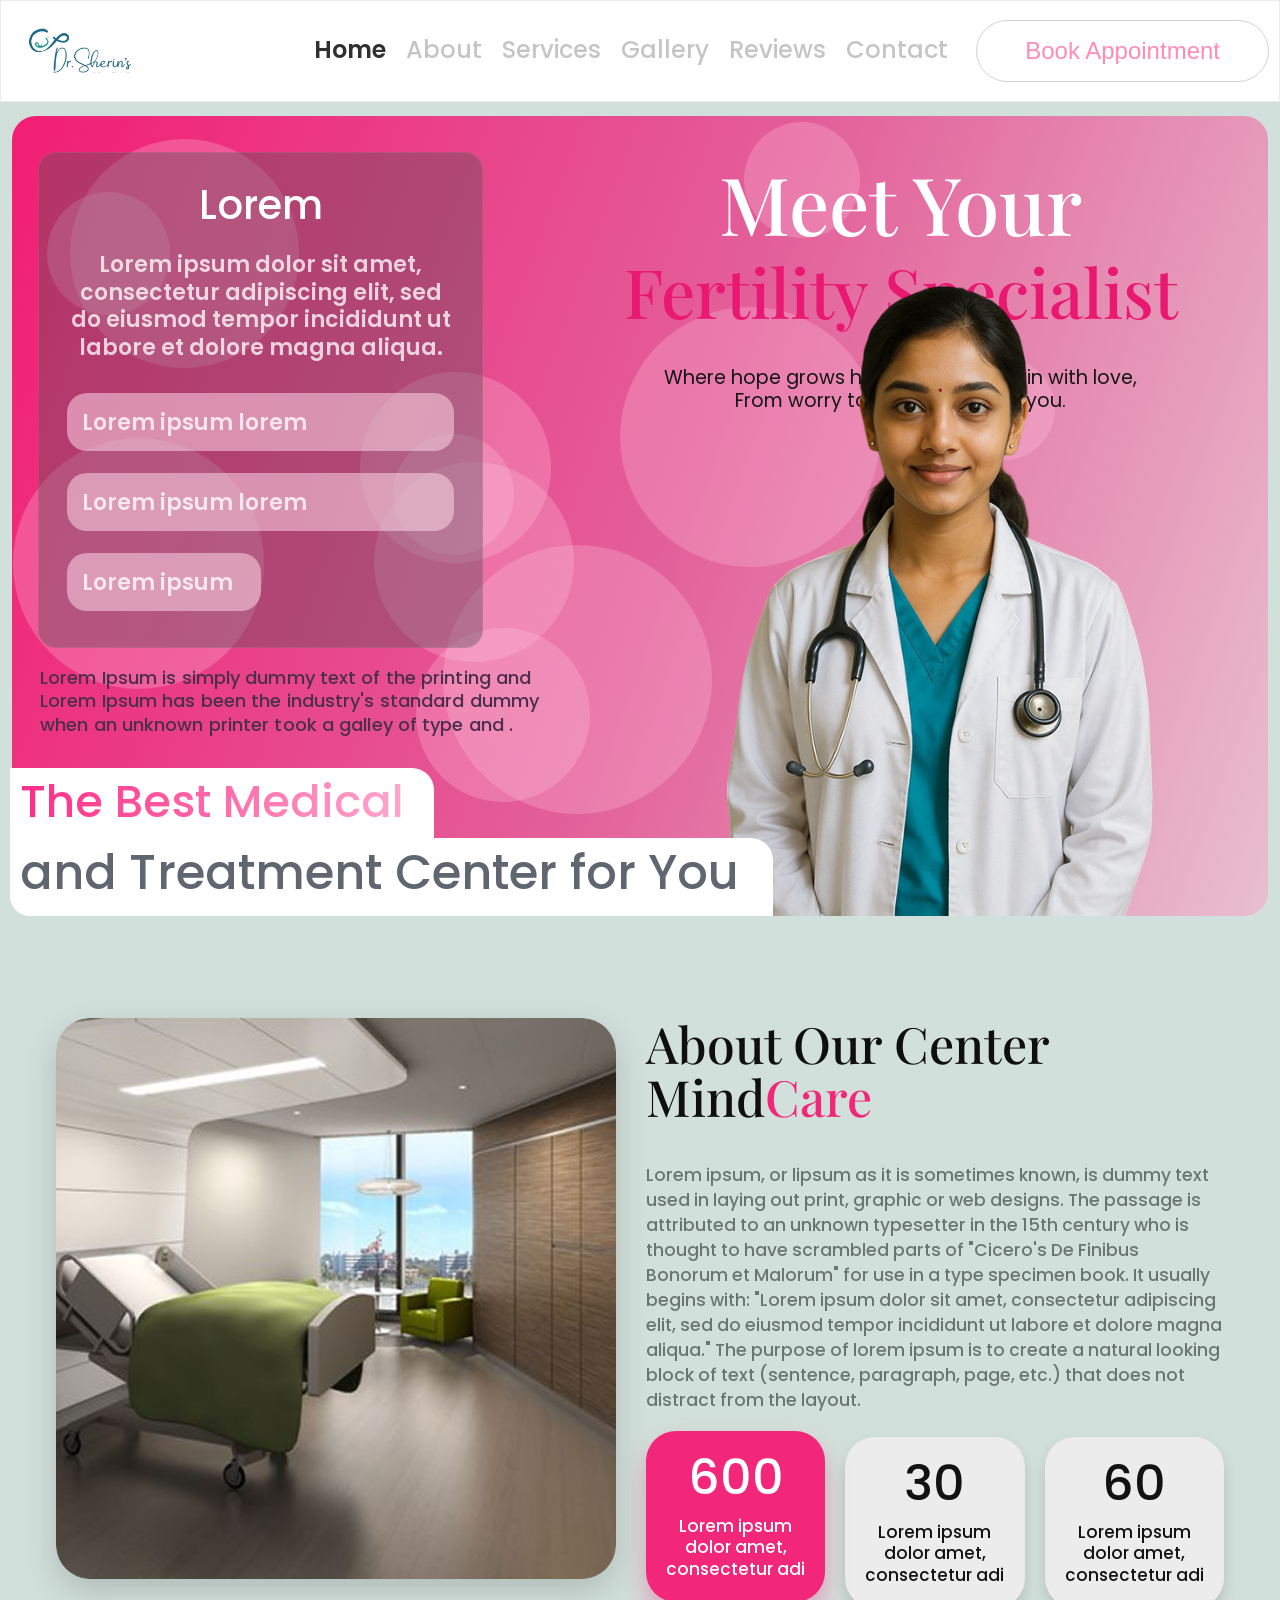
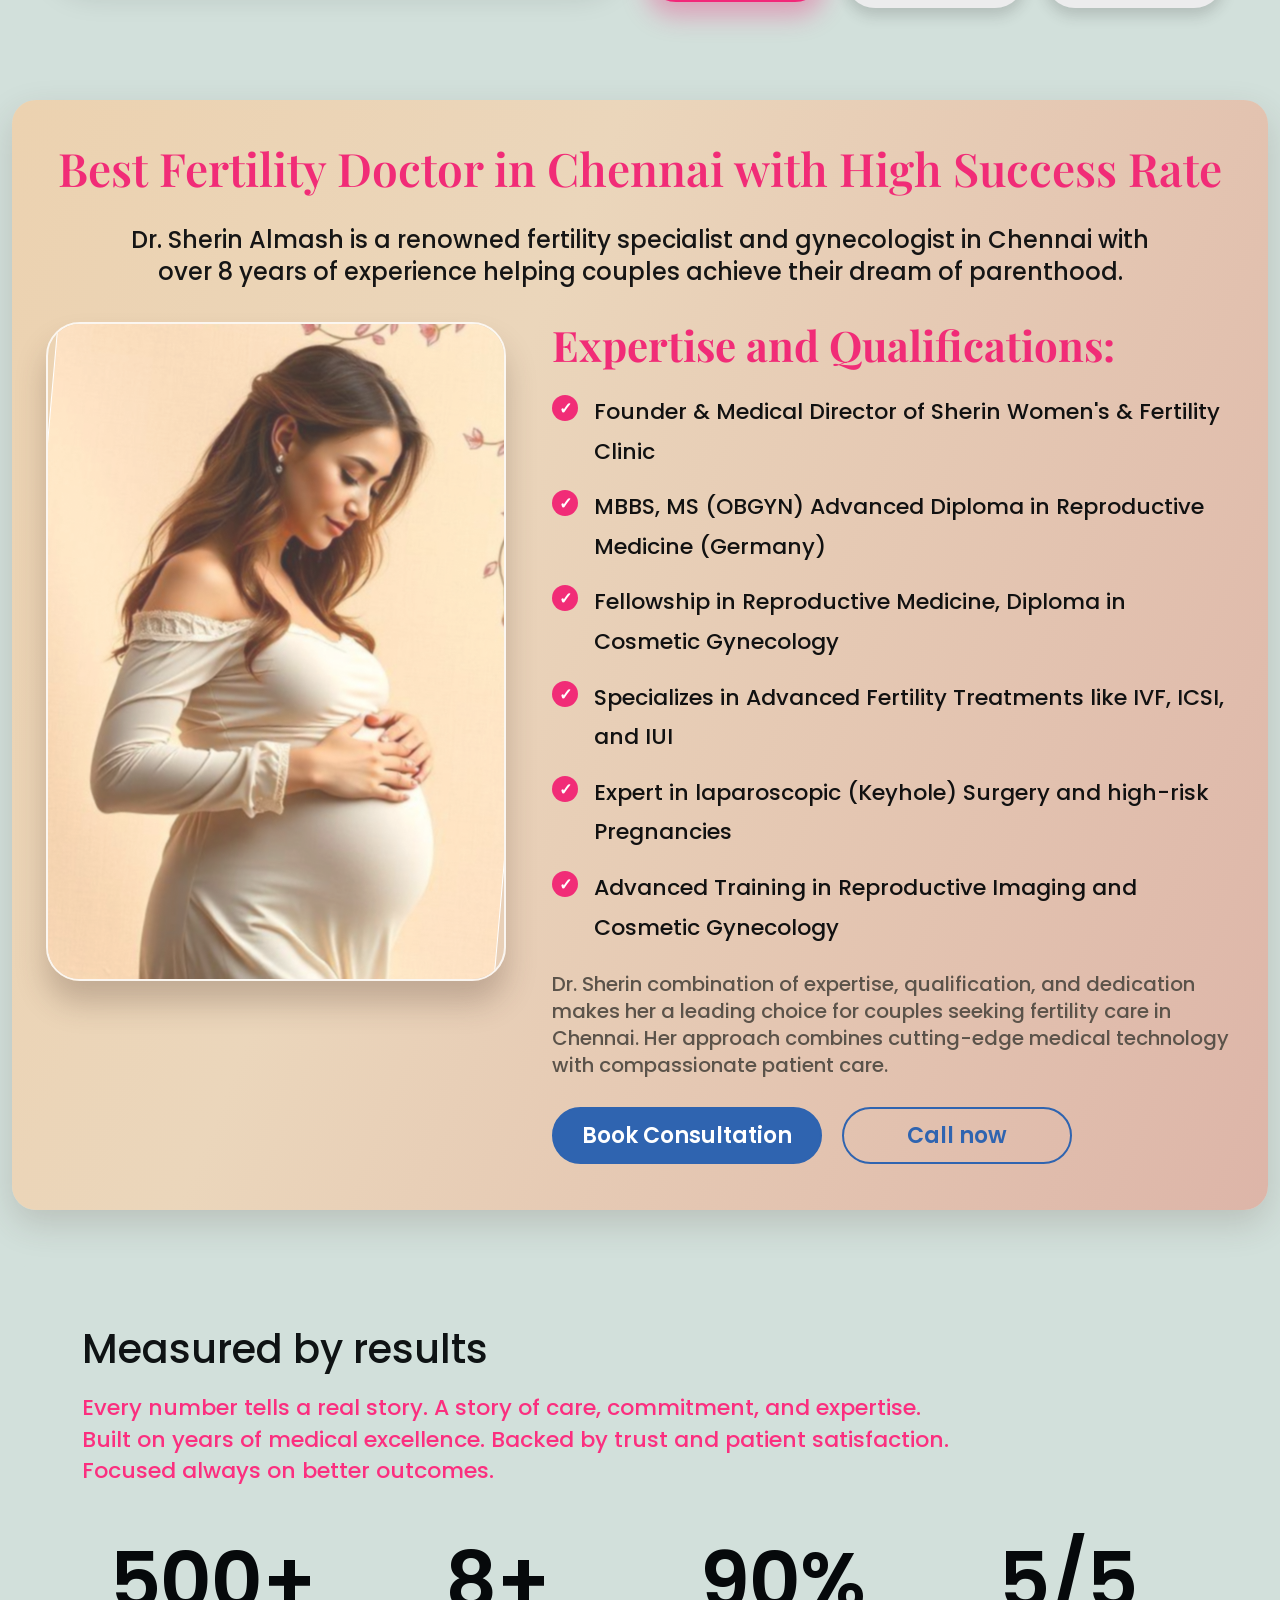
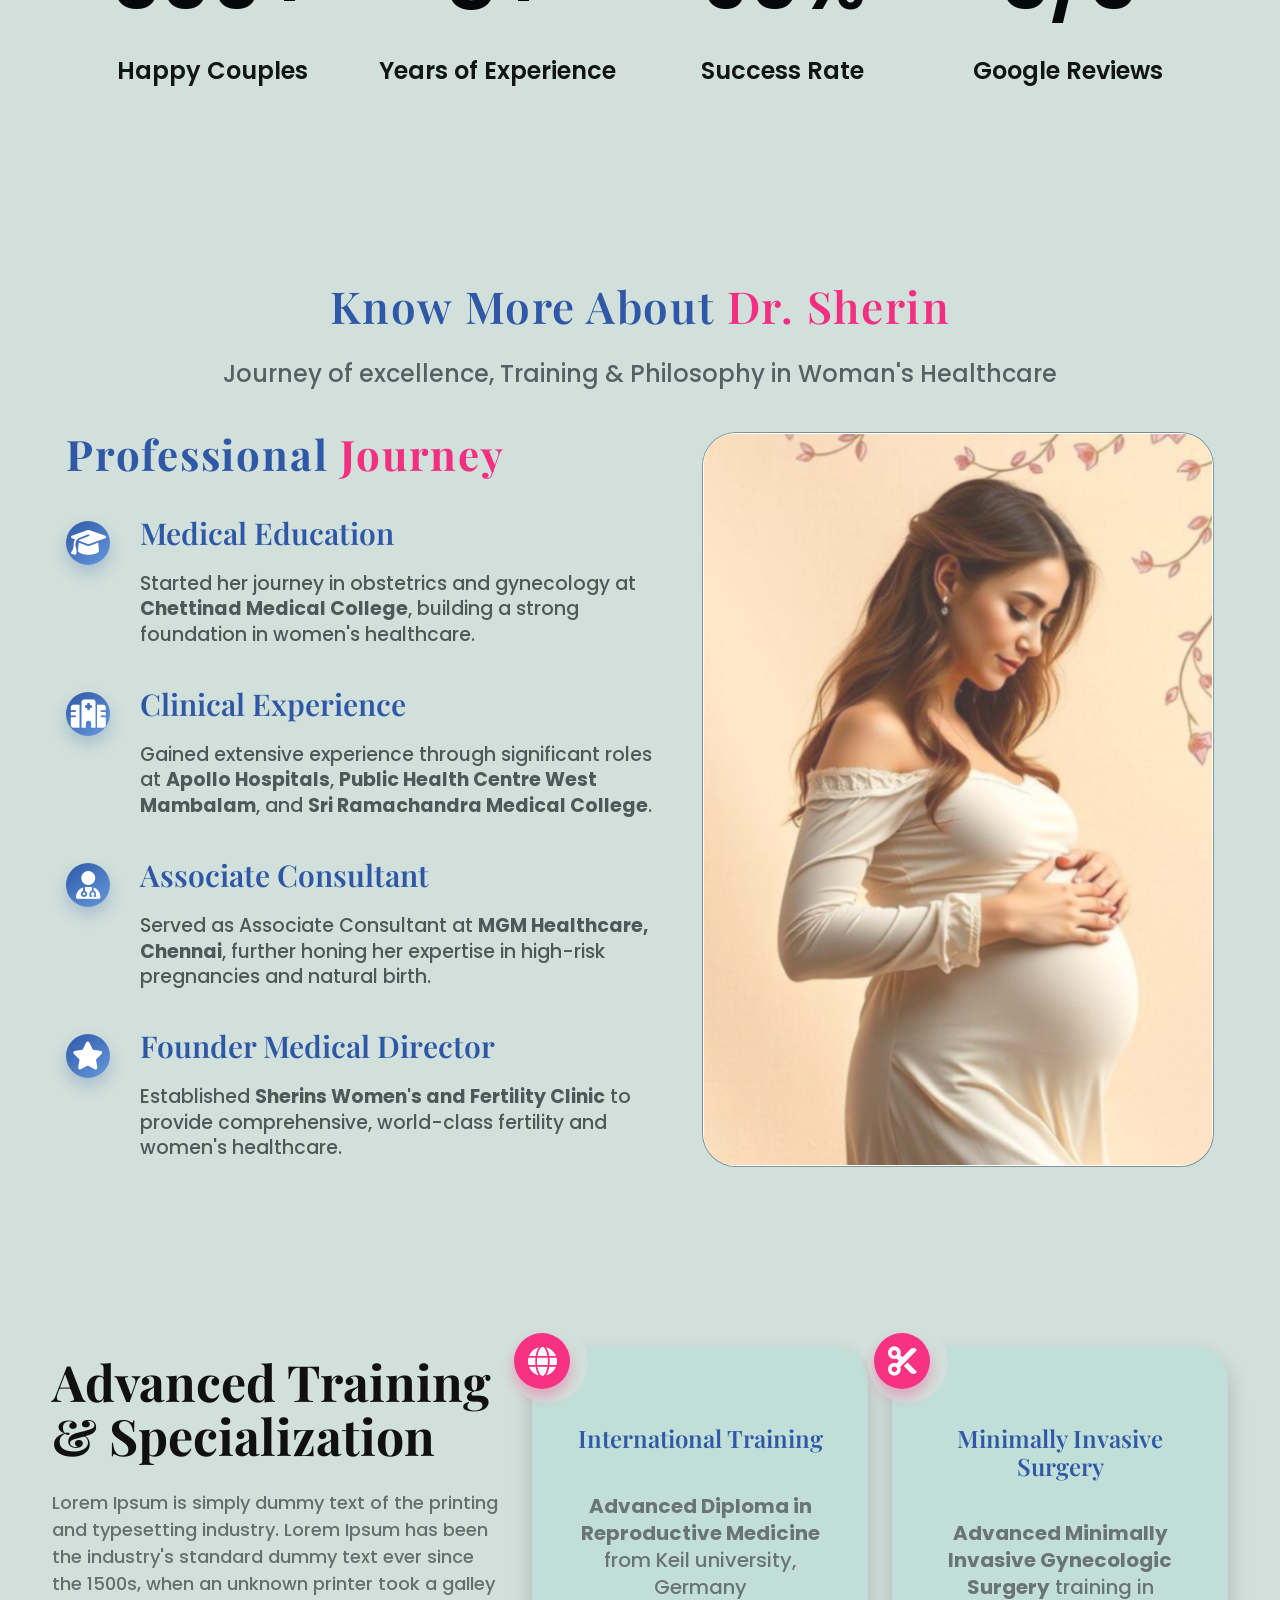
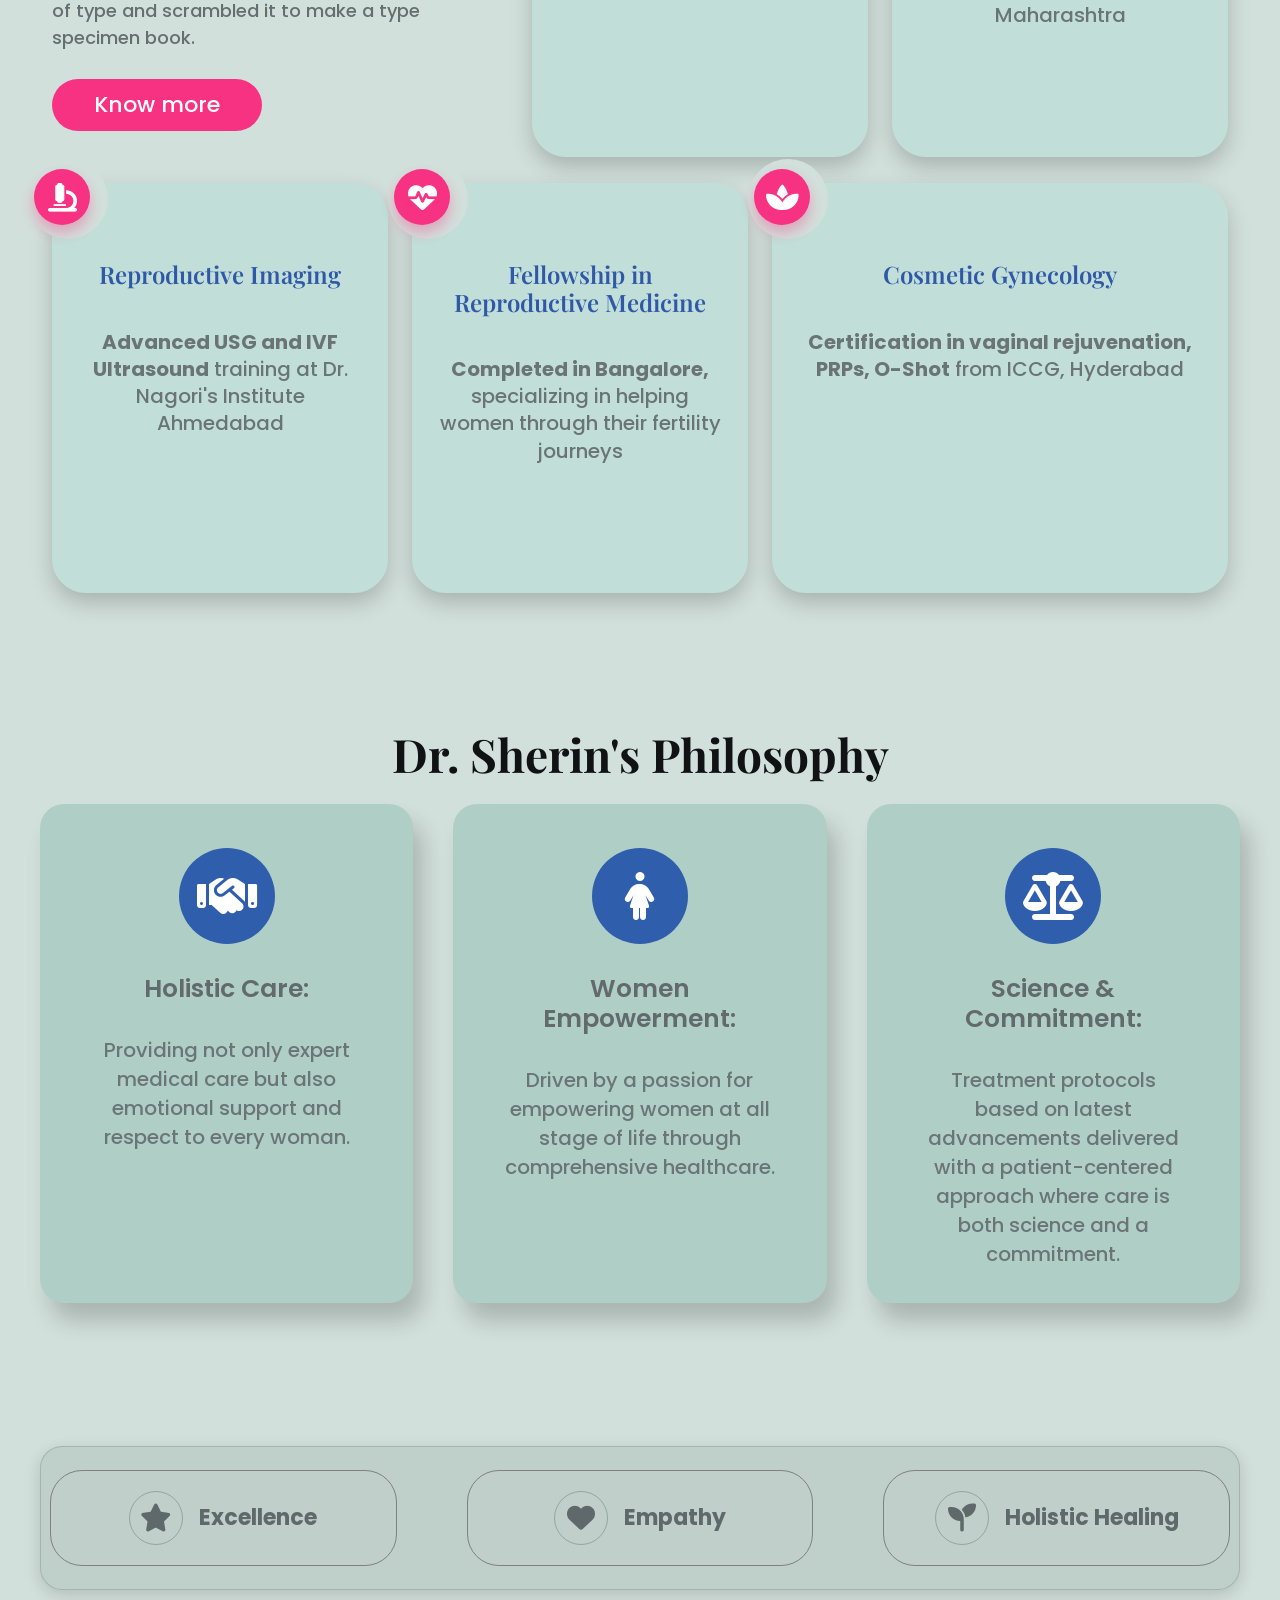
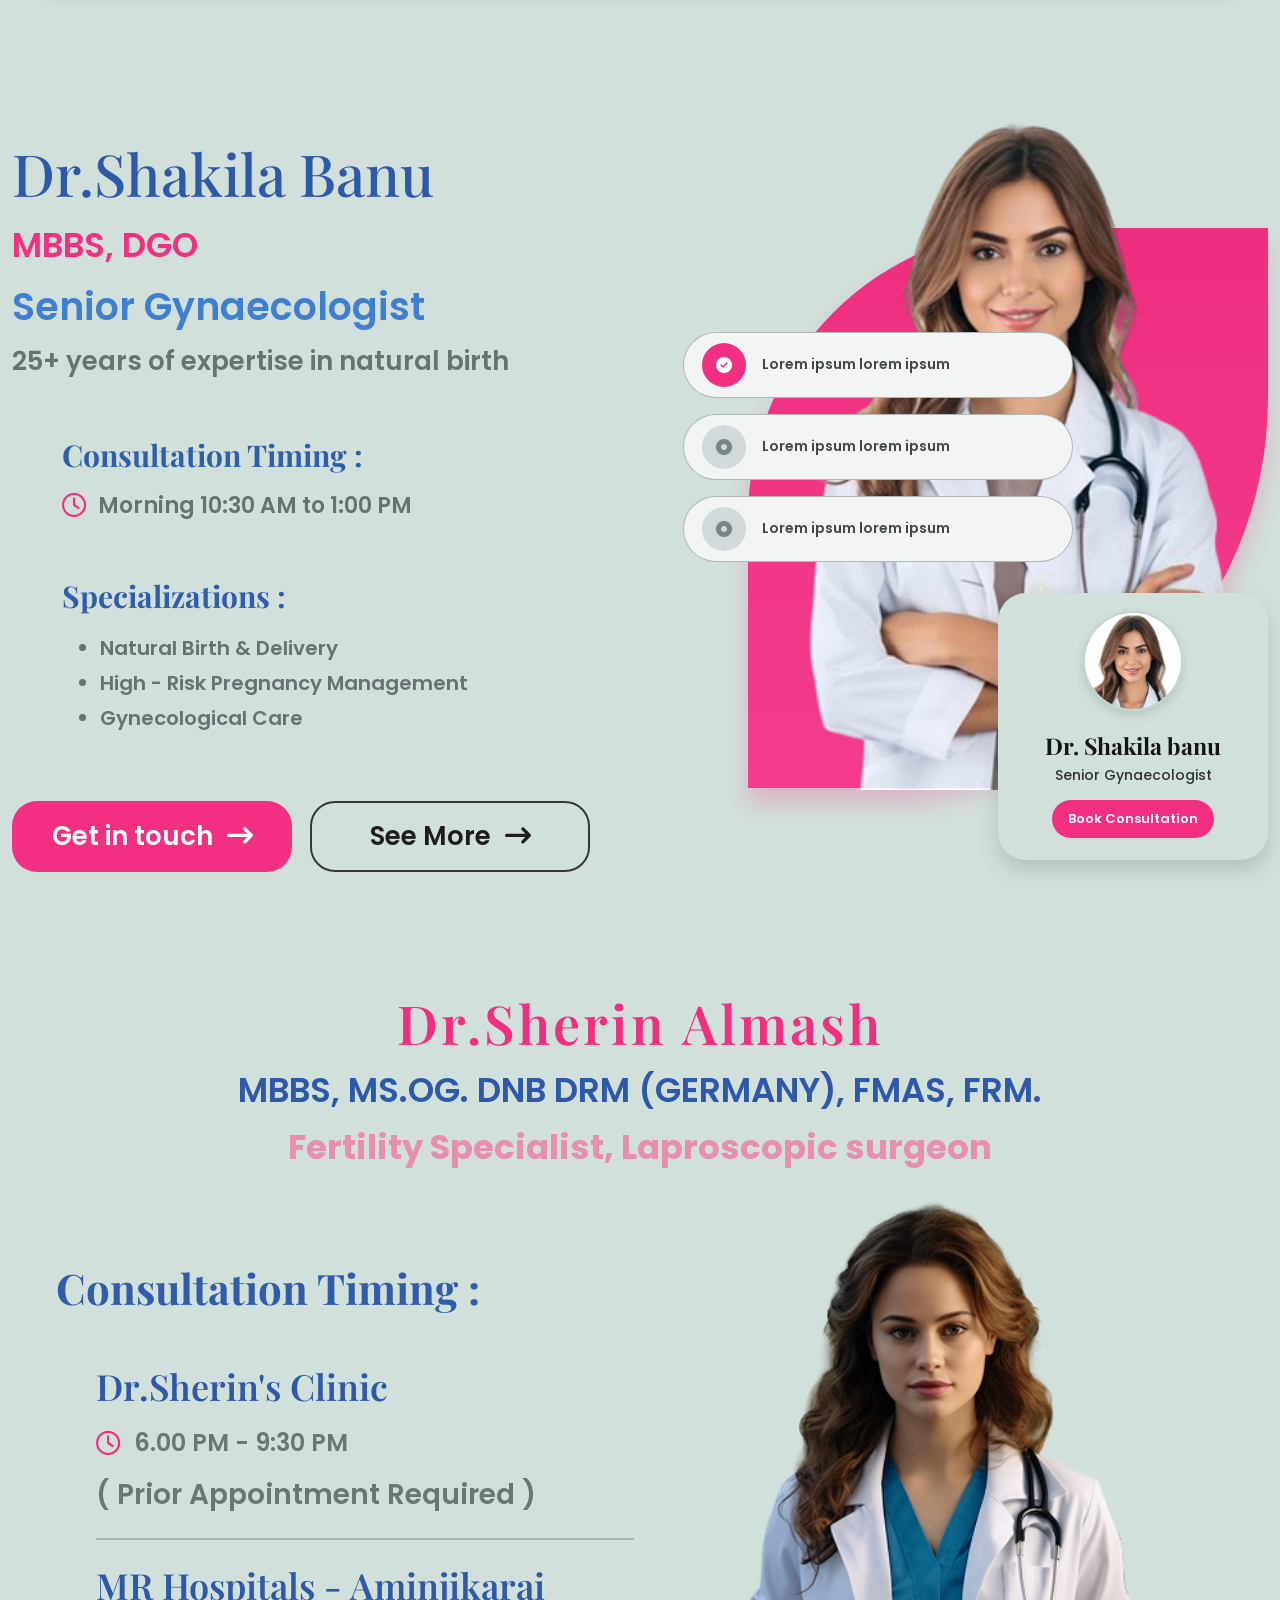
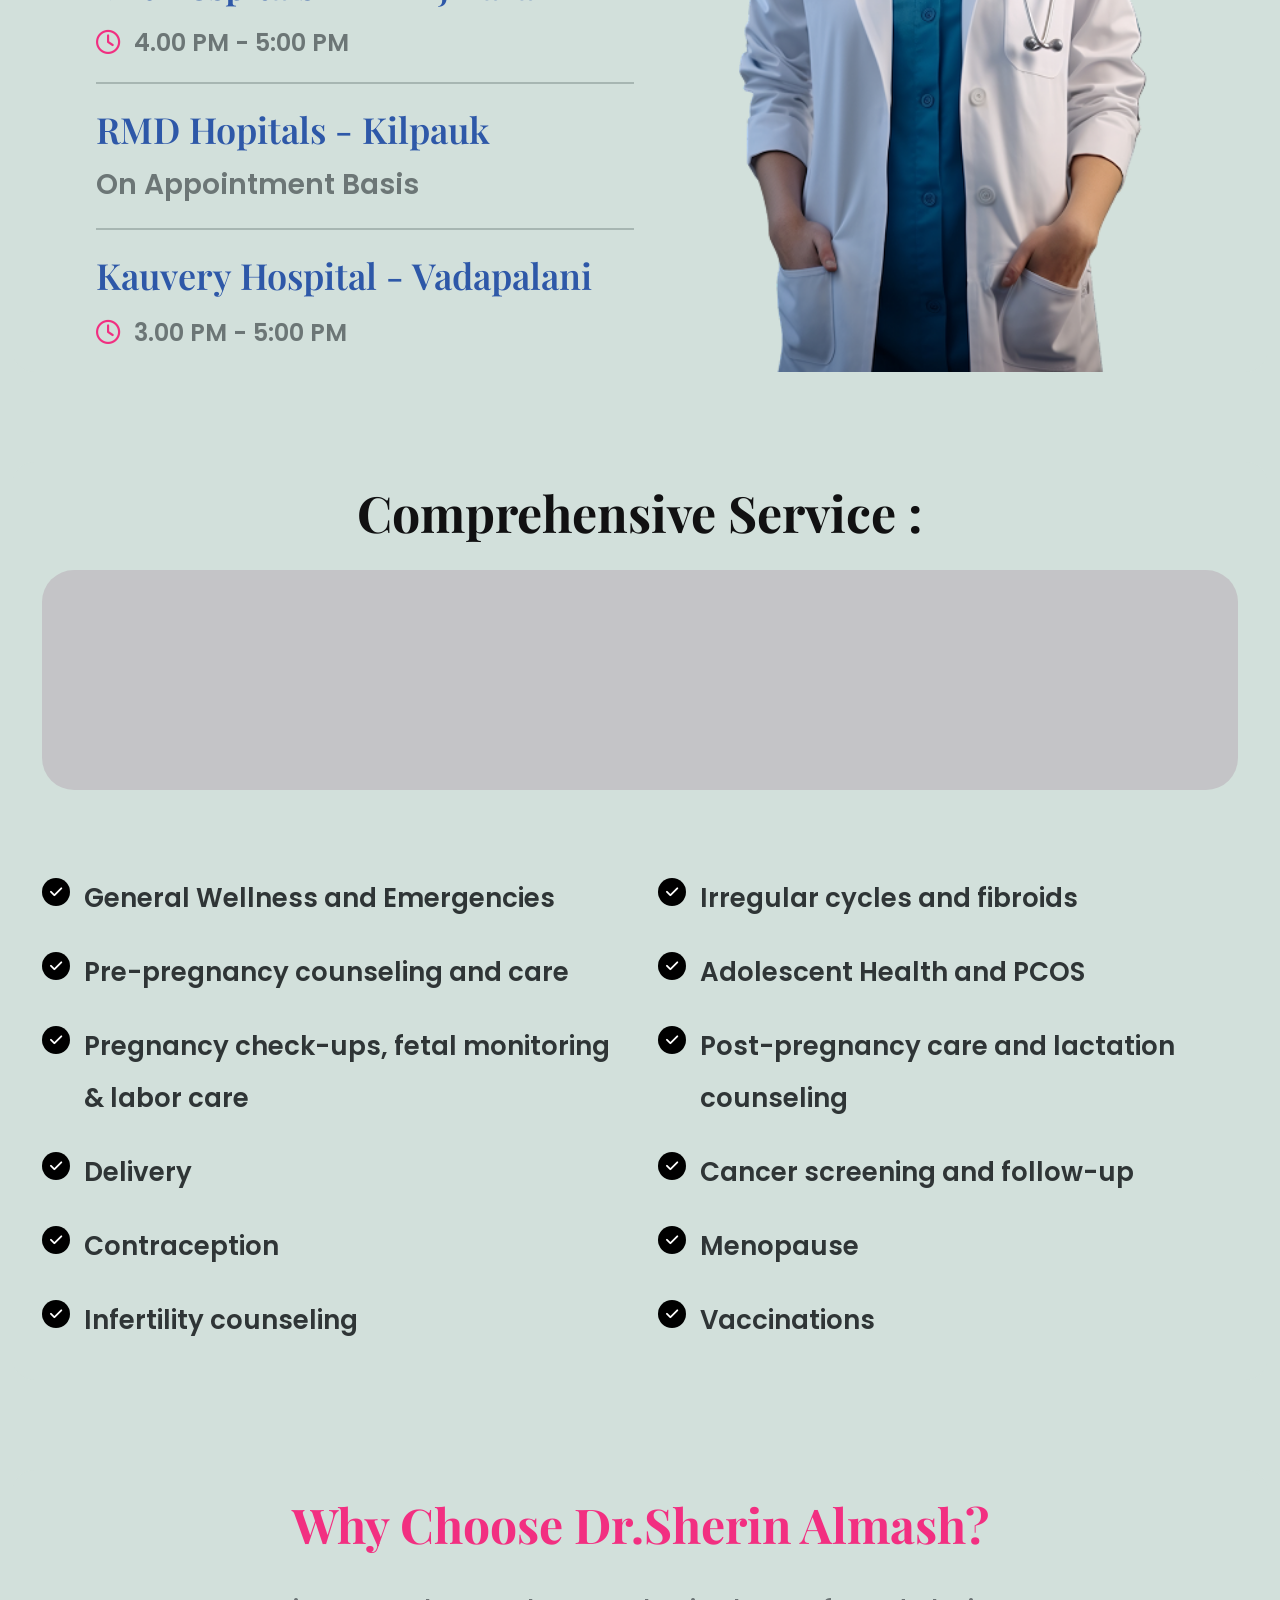
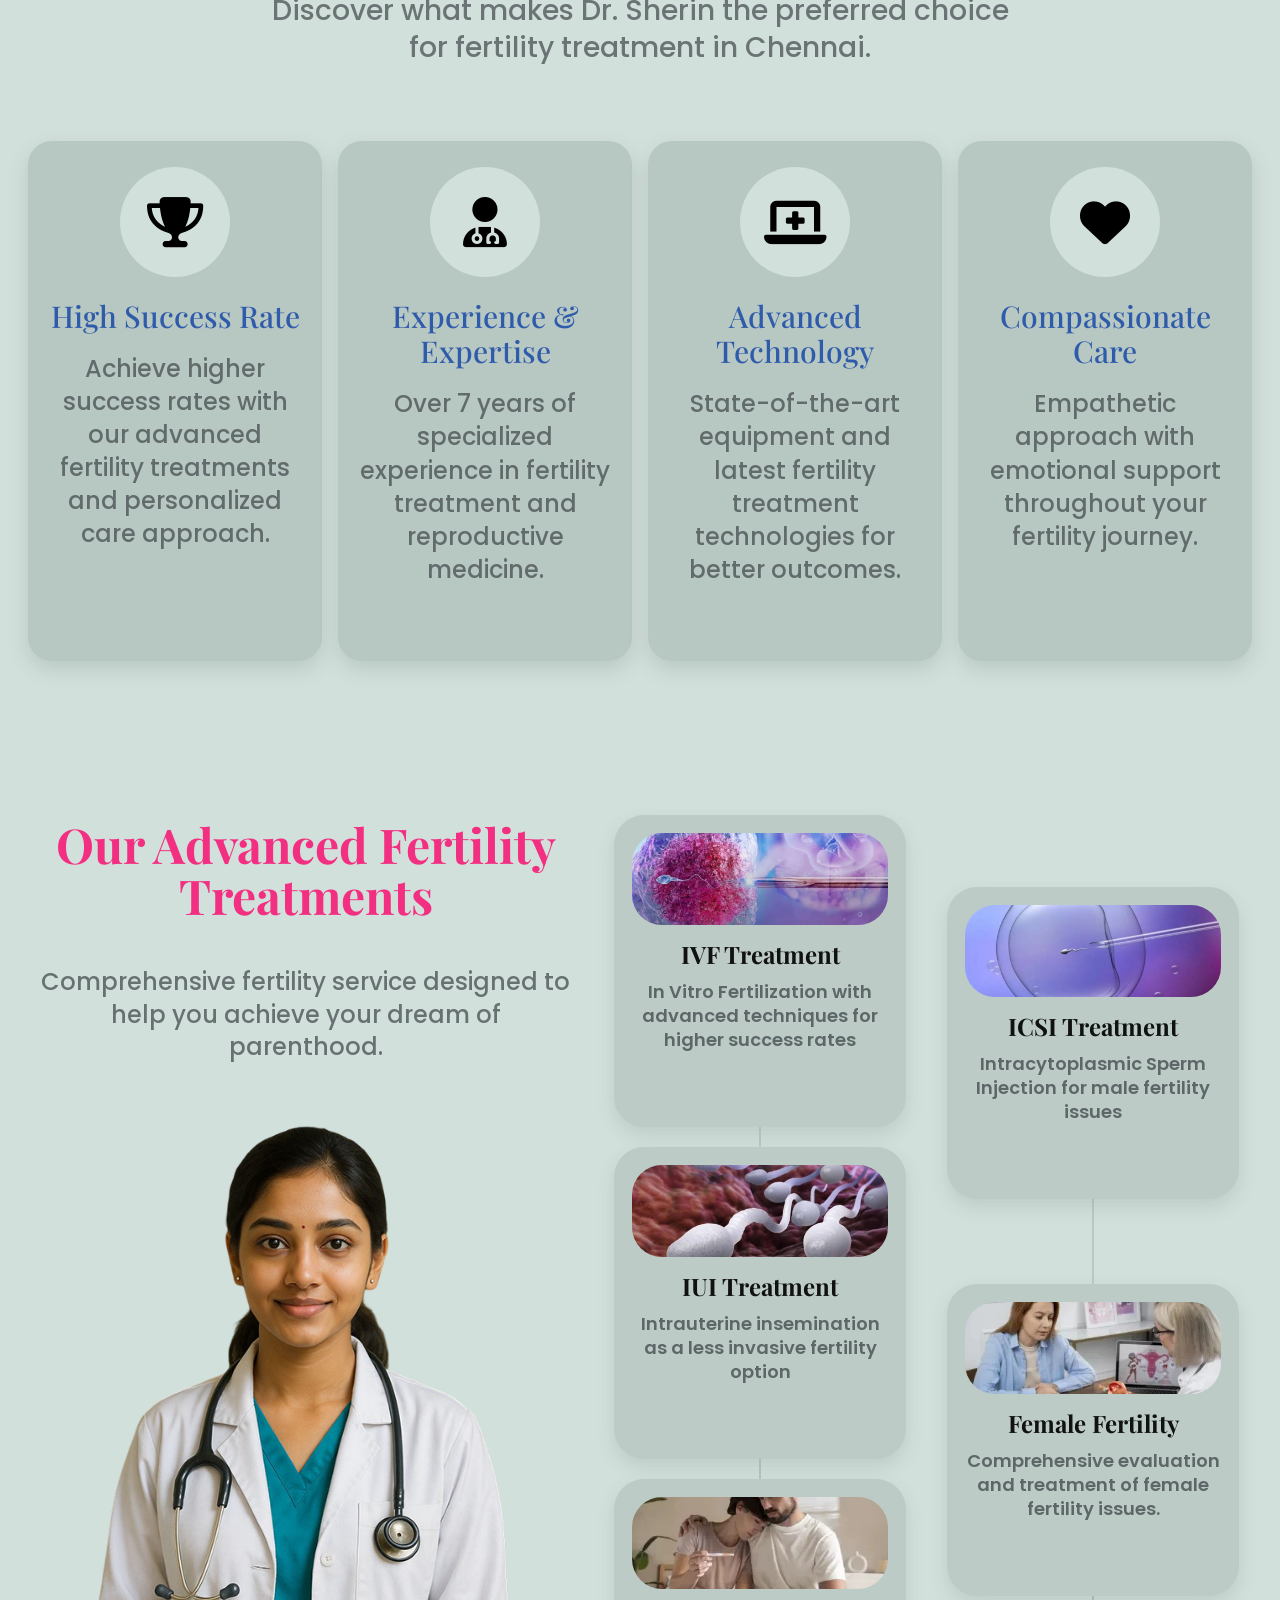
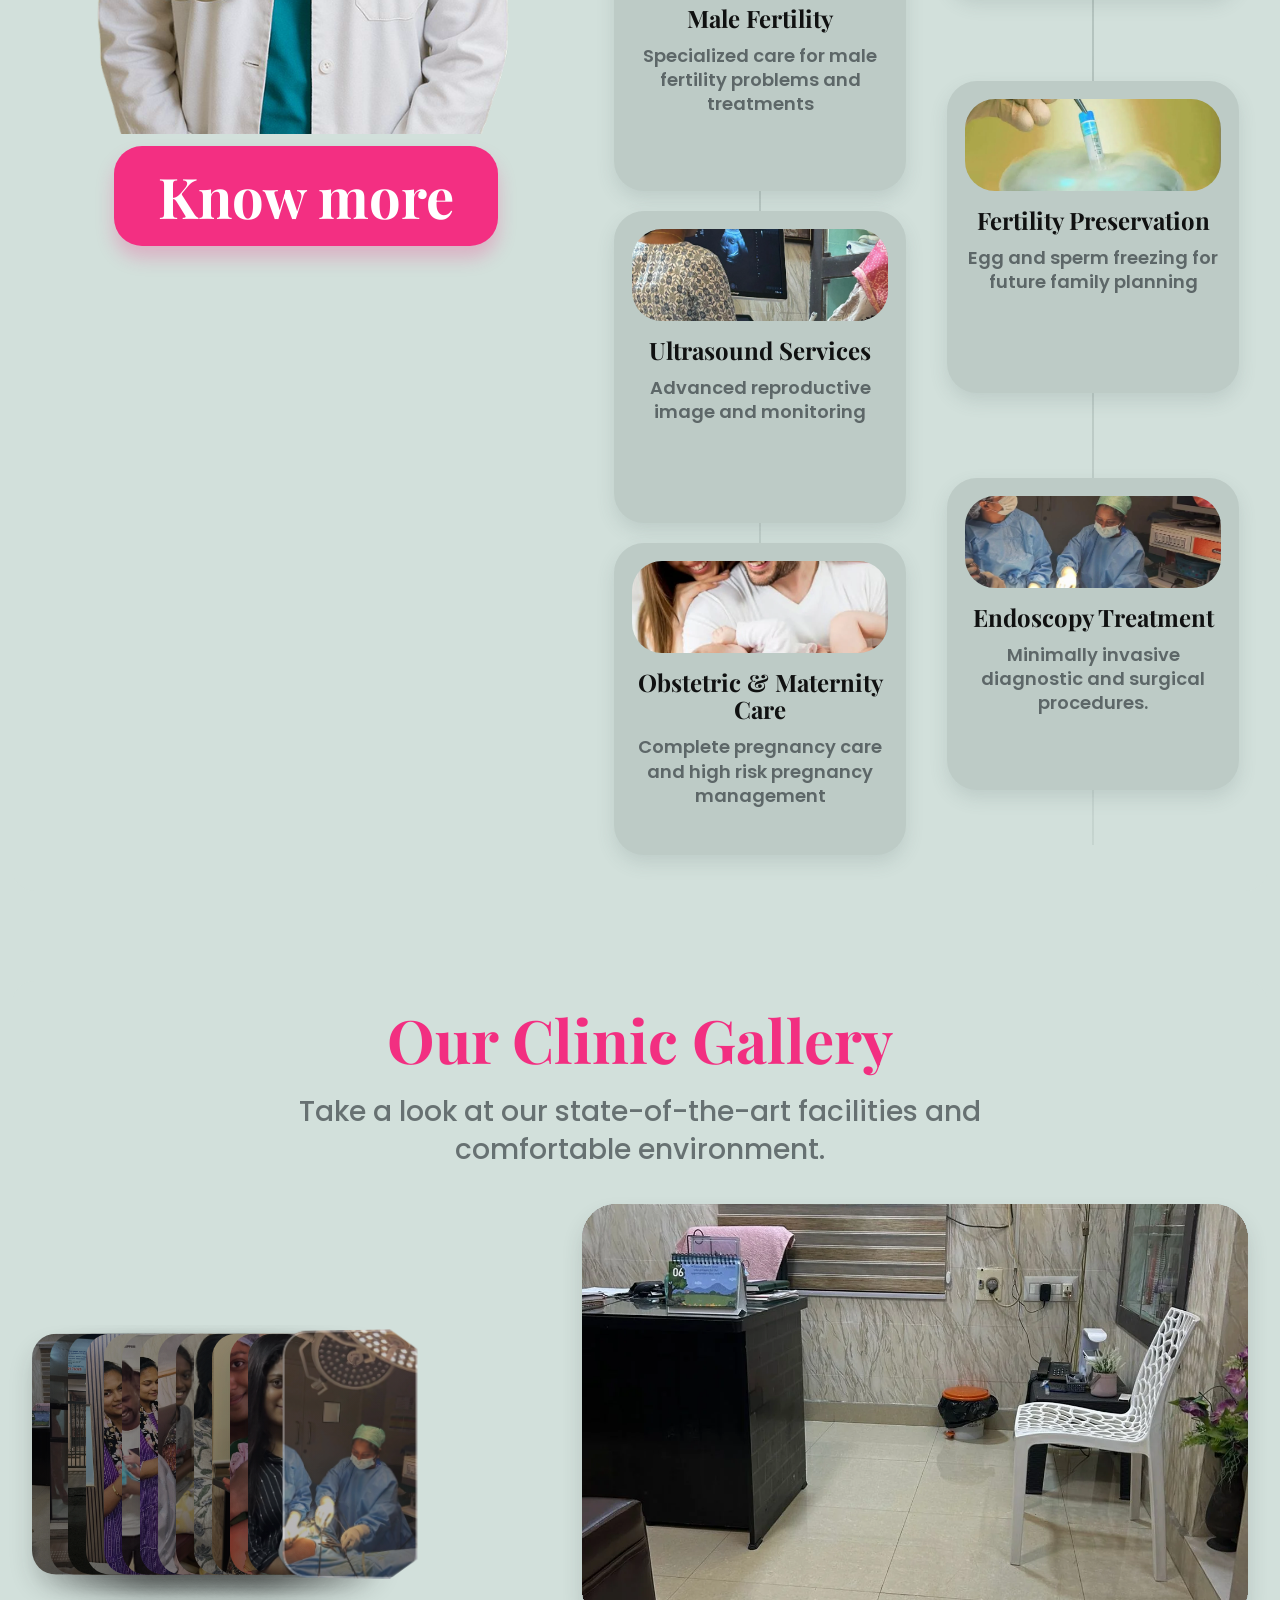
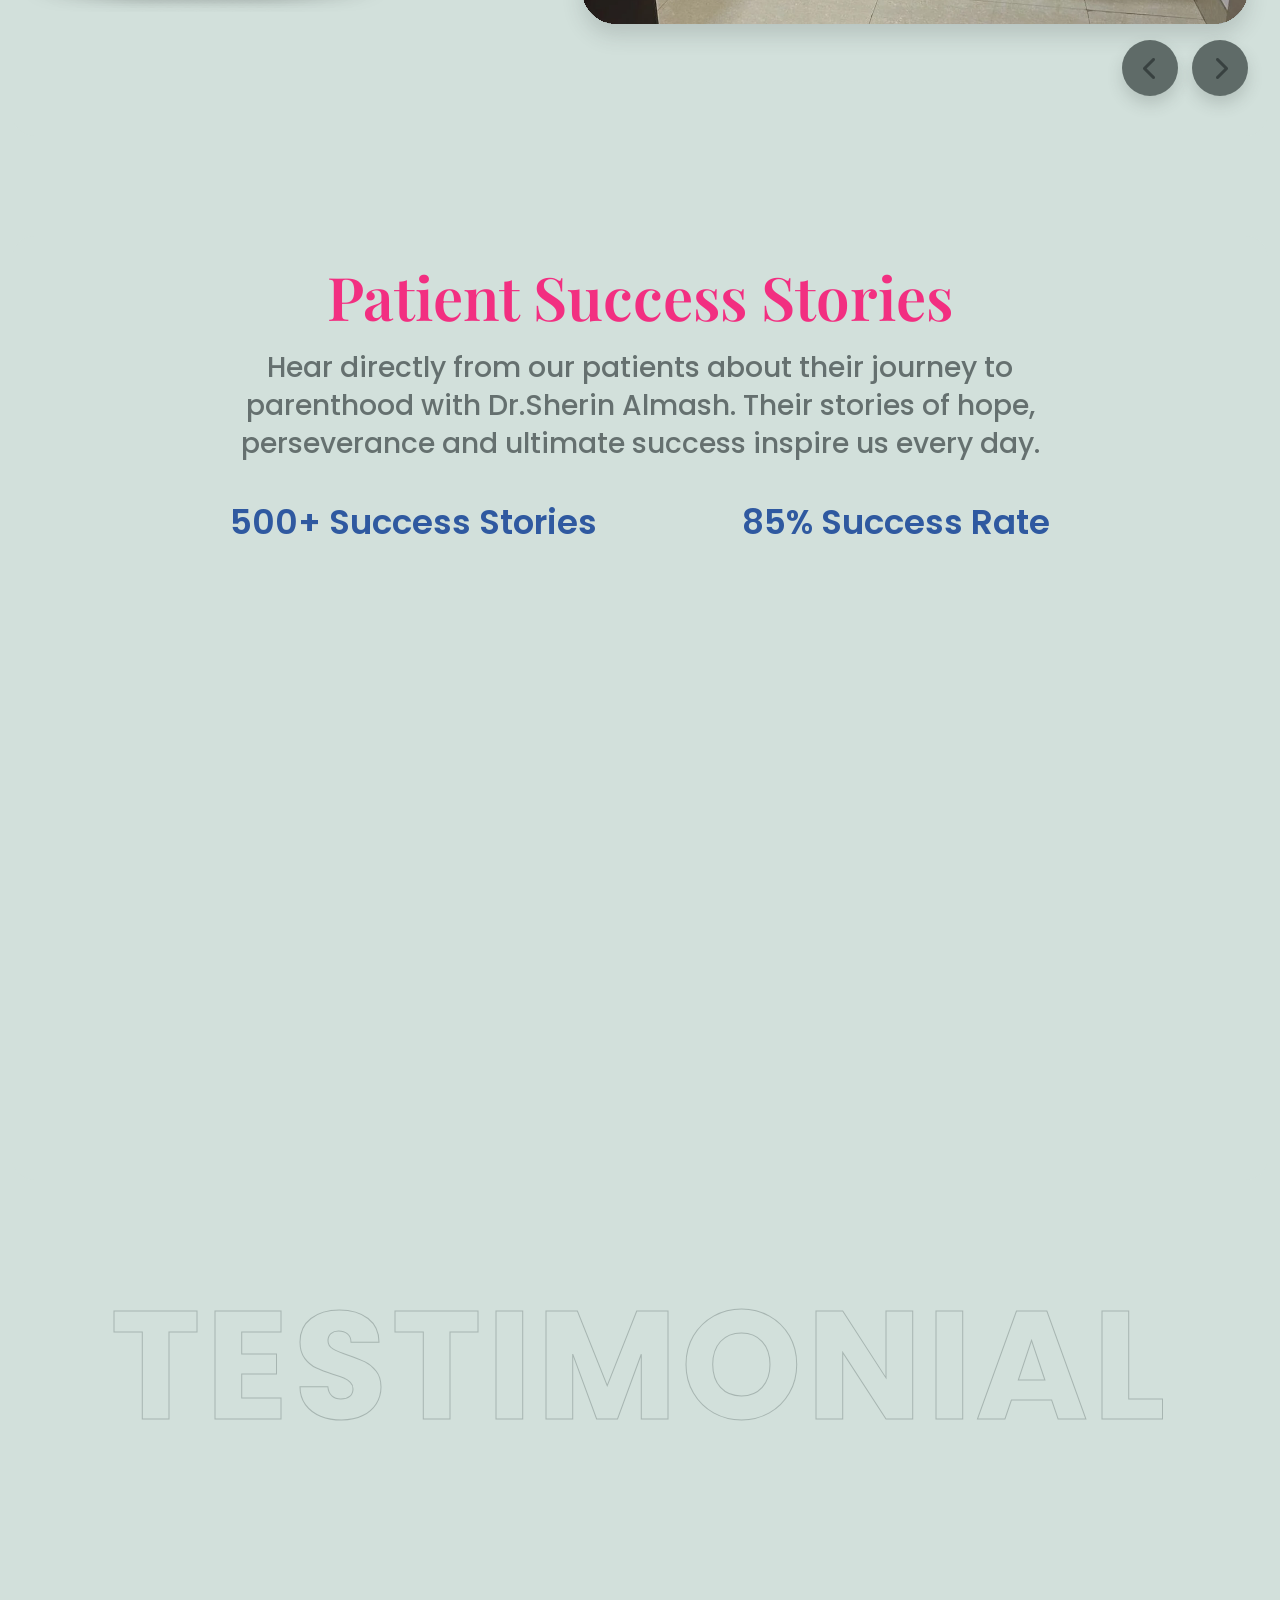
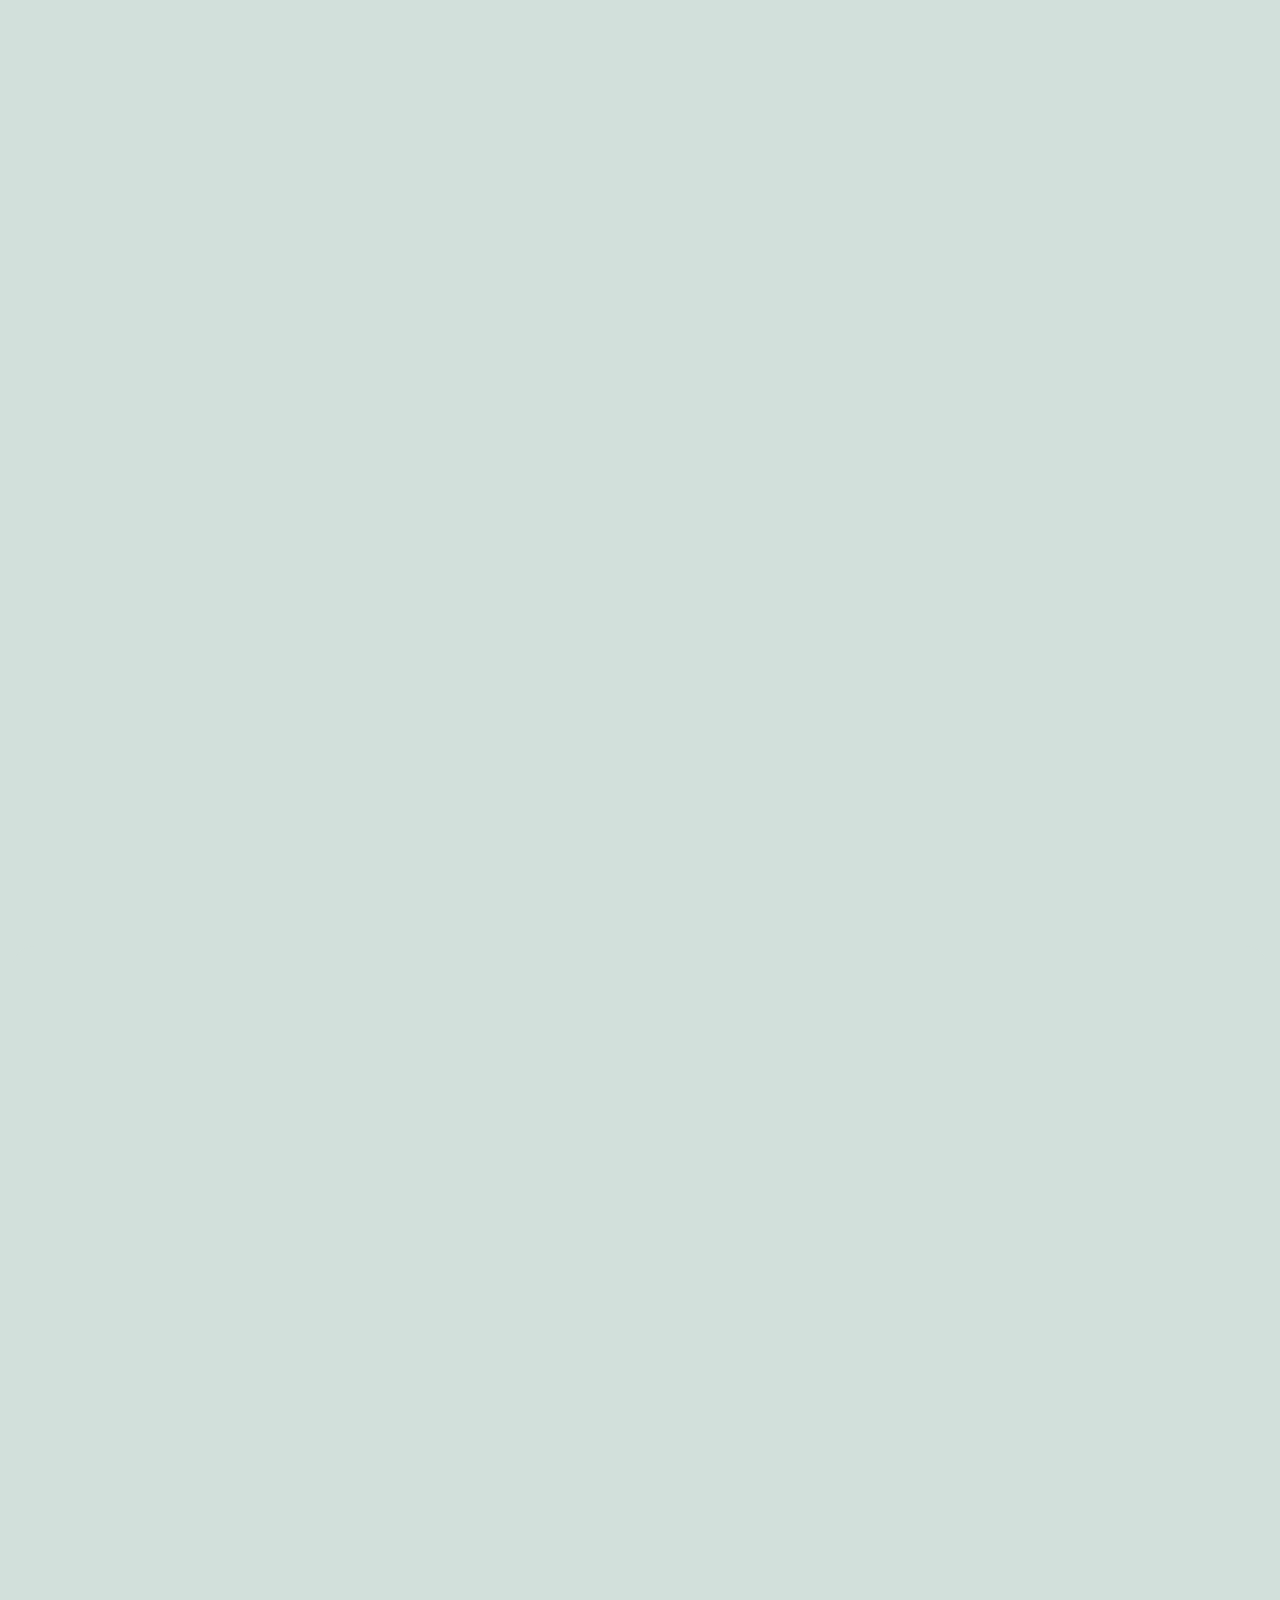
==== commit 55fb105d: "update" ====
--- a/index.html
+++ b/index.html
@@ -26,7 +26,7 @@
             <div class="nav-menu" id="navMenu">
                 <ul class="nav-links">
                     <li><a class="active" href="#">Home</a></li>
-                    <li><a href="#">About</a></li>
+                    <li><a href="about">About</a></li>
                     <li><a href="#">Services</a></li>
                     <li><a href="#">Gallery</a></li>
                     <li><a href="#">Reviews</a></li>
@@ -546,10 +546,7 @@
 
                     <a href="#" class="treatment-chain-btn reveal-on-scroll">Know more</a>
 
-                    <div class="treatment-stay-wrap reveal-on-scroll" aria-hidden="true">
-                        <span class="treatment-stay-line"></span>
-                        <span class="treatment-stay-text">Stay in place</span>
-                    </div>
+                 
                 </div>
 
                 <div class="treatment-chain-grid">
@@ -557,7 +554,7 @@
                         <article class="treatment-card reveal-on-scroll">
                             <div class="treatment-card-body">
                                 <div class="treatment-card-media">
-                                    <img src="./img/IVF.webp" alt="IVF treatment procedure" loading="lazy">
+                                    <img src="./img/IVF.webp" alt="IVF treatment procedure">
                                 </div>
                                 <h3>IVF Treatment</h3>
                                 <p>In Vitro Fertilization with advanced techniques for higher success rates</p>
@@ -567,7 +564,7 @@
                         <article class="treatment-card reveal-on-scroll">
                             <div class="treatment-card-body">
                                 <div class="treatment-card-media">
-                                    <img src="./img/IUI.webp" alt="IUI treatment process" loading="lazy">
+                                    <img src="./img/IUI.webp" alt="IUI treatment process">
                                 </div>
                                 <h3>IUI Treatment</h3>
                                 <p>Intrauterine insemination as a less invasive fertility option</p>
@@ -577,7 +574,7 @@
                         <article class="treatment-card reveal-on-scroll">
                             <div class="treatment-card-body">
                                 <div class="treatment-card-media">
-                                    <img src="./img/MF.webp" alt="Male fertility consultation" loading="lazy">
+                                    <img src="./img/MF.webp" alt="Male fertility consultation">
                                 </div>
                                 <h3>Male Fertility</h3>
                                 <p>Specialized care for male fertility problems and treatments</p>
@@ -587,7 +584,7 @@
                         <article class="treatment-card reveal-on-scroll">
                             <div class="treatment-card-body">
                                 <div class="treatment-card-media">
-                                    <img src="./img/US.webp" alt="Ultrasound services" loading="lazy">
+                                    <img src="./img/US.webp" alt="Ultrasound services">
                                 </div>
                                 <h3>Ultrasound Services</h3>
                                 <p>Advanced reproductive image and monitoring</p>
@@ -597,7 +594,7 @@
                         <article class="treatment-card reveal-on-scroll">
                             <div class="treatment-card-body">
                                 <div class="treatment-card-media">
-                                    <img src="./img/OB.webp" alt="Obstetric and maternity care" loading="lazy">
+                                    <img src="./img/OB.webp" alt="Obstetric and maternity care">
                                 </div>
                                 <h3>Obstetric &amp; Maternity Care</h3>
                                 <p>Complete pregnancy care and high risk pregnancy management</p>
@@ -609,7 +606,7 @@
                         <article class="treatment-card reveal-on-scroll">
                             <div class="treatment-card-body">
                                 <div class="treatment-card-media">
-                                    <img src="./img/ICSI.webp" alt="ICSI treatment procedure" loading="lazy">
+                                    <img src="./img/ICSI.webp" alt="ICSI treatment procedure">
                                 </div>
                                 <h3>ICSI Treatment</h3>
                                 <p>Intracytoplasmic Sperm Injection for male fertility issues</p>
@@ -619,7 +616,7 @@
                         <article class="treatment-card reveal-on-scroll">
                             <div class="treatment-card-body">
                                 <div class="treatment-card-media">
-                                    <img src="./img/FF.webp" alt="Female fertility treatment" loading="lazy">
+                                    <img src="./img/FF.webp" alt="Female fertility treatment">
                                 </div>
                                 <h3>Female Fertility</h3>
                                 <p>Comprehensive evaluation and treatment of female fertility issues.</p>
@@ -629,7 +626,7 @@
                         <article class="treatment-card reveal-on-scroll">
                             <div class="treatment-card-body">
                                 <div class="treatment-card-media">
-                                    <img src="./img/FP.webp" alt="Fertility preservation options" loading="lazy">
+                                    <img src="./img/FP.webp" alt="Fertility preservation options">
                                 </div>
                                 <h3>Fertility Preservation</h3>
                                 <p>Egg and sperm freezing for future family planning</p>
@@ -639,7 +636,7 @@
                         <article class="treatment-card reveal-on-scroll">
                             <div class="treatment-card-body">
                                 <div class="treatment-card-media">
-                                    <img src="./img/ET.webp" alt="Endoscopy treatment procedure" loading="lazy">
+                                    <img src="./img/ET.webp" alt="Endoscopy treatment procedure">
                                 </div>
                                 <h3>Endoscopy Treatment</h3>
                                 <p>Minimally invasive diagnostic and surgical procedures.</p>
@@ -732,7 +729,7 @@
                             <i class="fa-solid fa-chevron-left"></i>
                         </button>
                         <button class="gallery-nav next" type="button" aria-label="Next image">
-                            <i class="fa-solid fa-chevron-right"></i>
+                        <i class="fa-solid fa-chevron-right"></i>
                         </button>
                     </div>
                 </div>
@@ -761,27 +758,21 @@
                     <div class="story-viewport">
                         <div class="story-track" id="storyTrack">
                             <article class="story-slide is-active">
-                                <video class="story-video" playsinline preload="metadata" poster="./img/A1.jpg">
-                                    <source src="./videos/story-1.mp4" type="video/mp4">
-                                </video>
+                                <video class="story-video" playsinline preload="metadata" poster="./img/A1.jpg" data-video-placeholder="story-1.mp4"></video>
                                 <button class="story-play-btn" type="button" aria-label="Play patient story video">
                                     <i class="fa-solid fa-play"></i>
                                 </button>
                             </article>
 
                             <article class="story-slide">
-                                <video class="story-video" playsinline preload="metadata" poster="./img/A2.jpg">
-                                    <source src="./videos/story-2.mp4" type="video/mp4">
-                                </video>
+                                <video class="story-video" playsinline preload="metadata" poster="./img/A2.jpg" data-video-placeholder="story-2.mp4"></video>
                                 <button class="story-play-btn" type="button" aria-label="Play patient story video">
                                     <i class="fa-solid fa-play"></i>
                                 </button>
                             </article>
 
                             <article class="story-slide">
-                                <video class="story-video" playsinline preload="metadata" poster="./img/A3.jpg">
-                                    <source src="./videos/story-3.mp4" type="video/mp4">
-                                </video>
+                                <video class="story-video" playsinline preload="metadata" poster="./img/A3.jpg" data-video-placeholder="story-3.mp4"></video>
                                 <button class="story-play-btn" type="button" aria-label="Play patient story video">
                                     <i class="fa-solid fa-play"></i>
                                 </button>
--- a/style.css
+++ b/style.css
@@ -174,7 +174,7 @@
     width: 100%;
     max-width: 445px;
     border-radius: 18px;
-    background: linear-gradient(135deg, rgba(247, 139, 190, 0.5) 0%, rgba(230, 157, 200, 0.42) 100%);
+    background: linear-gradient(135deg, rgba(94, 74, 84, 0.8) 0%, rgba(97, 78, 89, 0.42)00%);
     border: 1px solid rgba(255, 255, 255, 0.08);
     padding: 22px 28px 28px;
     color: var(--soft-white);
@@ -579,12 +579,12 @@
 
     .hero-copy .accent {
         margin-top: 8px;
-        font-size: clamp(48px, 14vw, 72px);
+        font-size: clamp(48px, 14vw, 58px);
     }
 
     .hero-copy p {
         margin-top: 14px;
-        font-size: clamp(26px, 6vw, 34px);
+        font-size: clamp(26px, 5vw, 26px);
     }
 
     .doctor-image {
@@ -623,7 +623,7 @@
     .hero-title-bottom {
         padding: 8px 16px 10px 0;
         border-radius: 0 14px 14px 0;
-        font-size: clamp(32px, 8.8vw, 46px);
+        font-size: clamp(32px, 8.8vw, 38px);
         white-space: normal;
     }
 
@@ -648,13 +648,15 @@
     }
 
     .about-title {
-        font-size: clamp(34px, 10.8vw, 52px);
+        font-size: clamp(34px, 10.8vw, 56px);
+        text-align: center;
     }
 
     .about-text {
         margin-top: 10px;
         font-size: clamp(16px, 4.2vw, 20px);
         line-height: 1.35;
+        text-align: justify;
     }
 
     .about-stats {
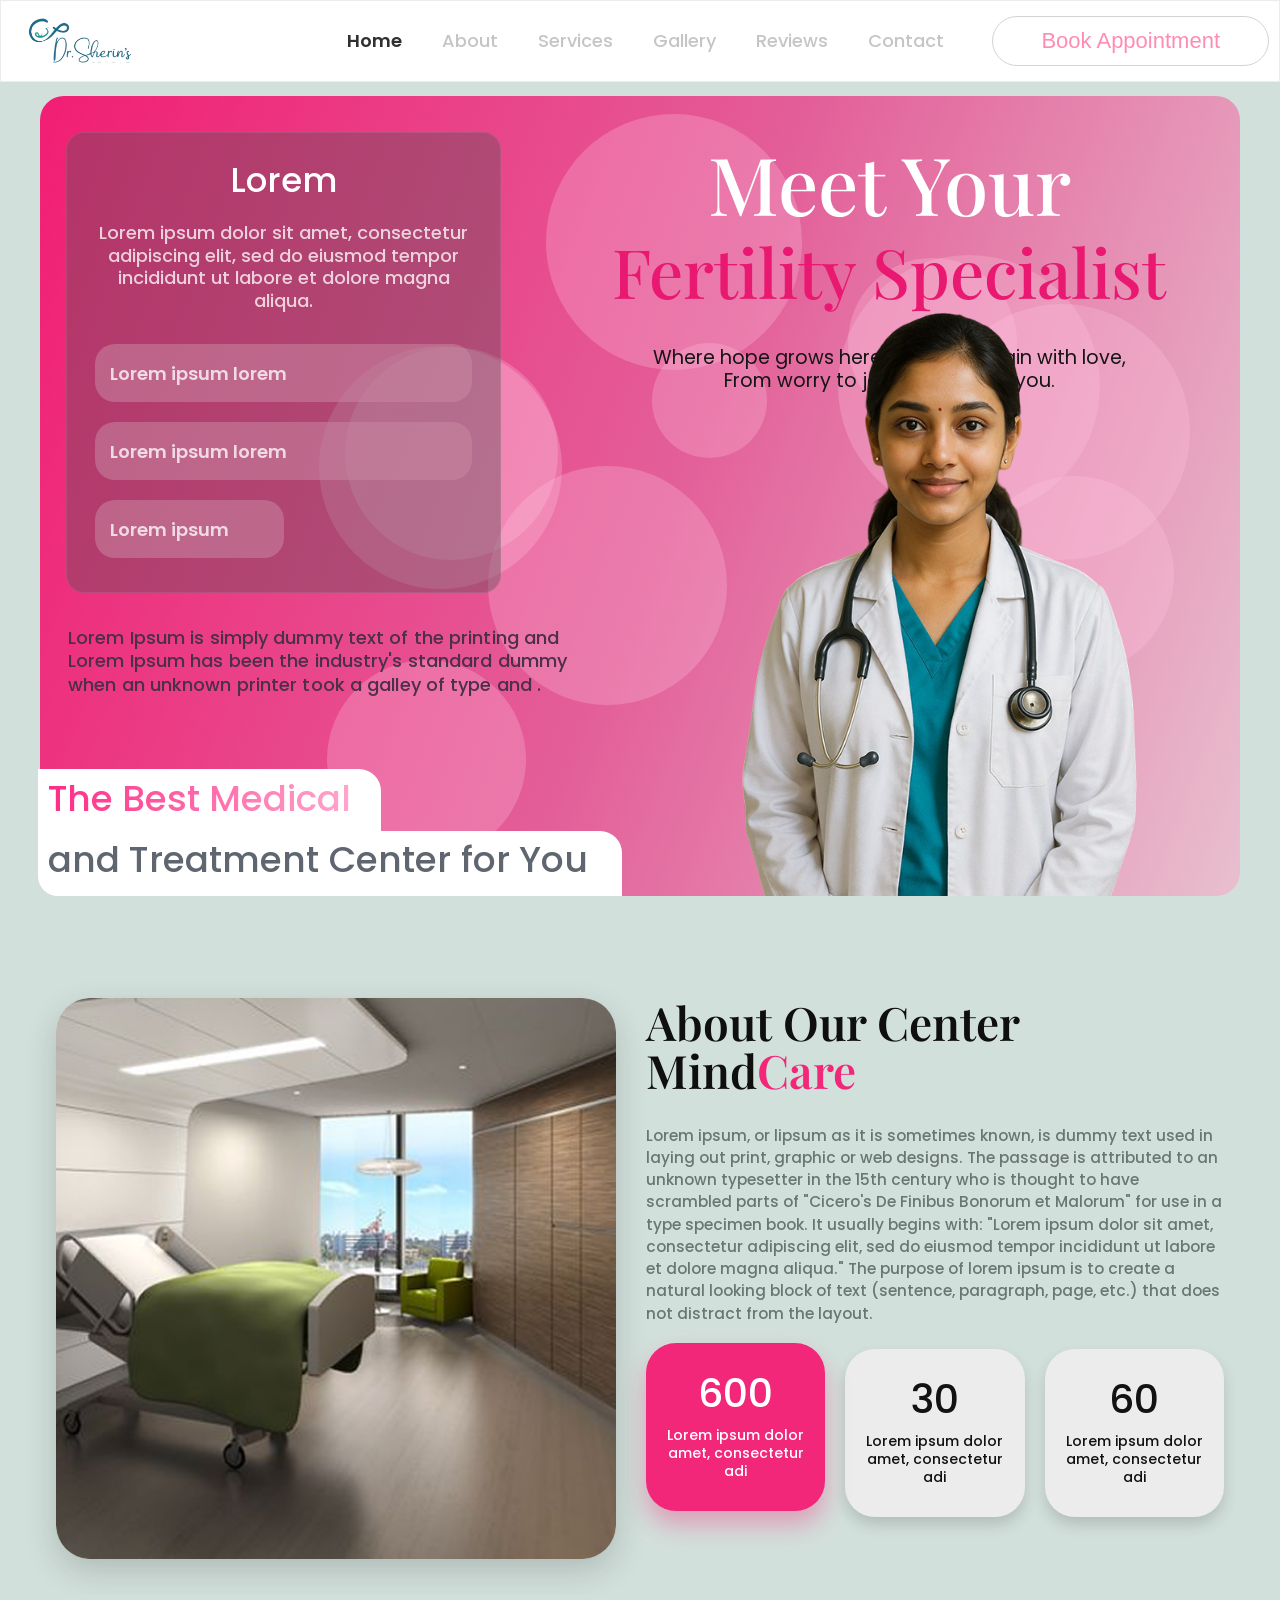
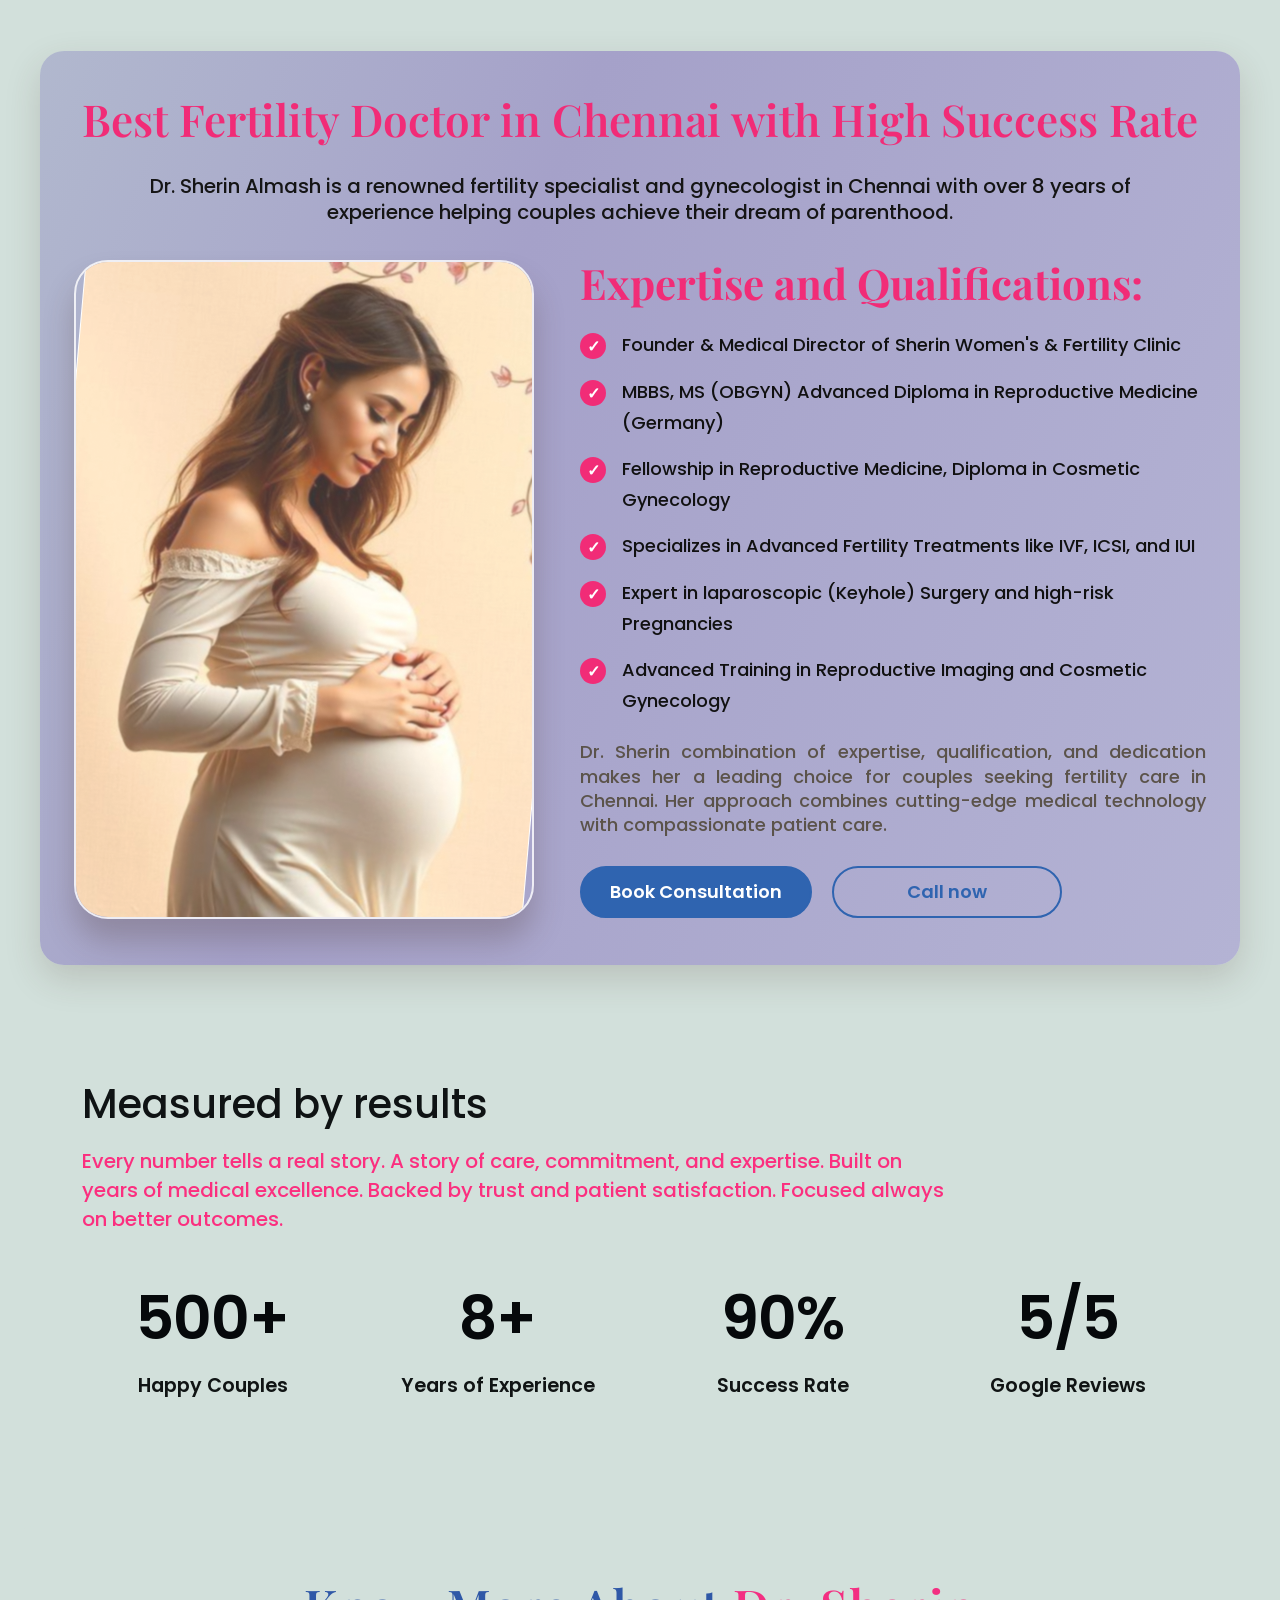
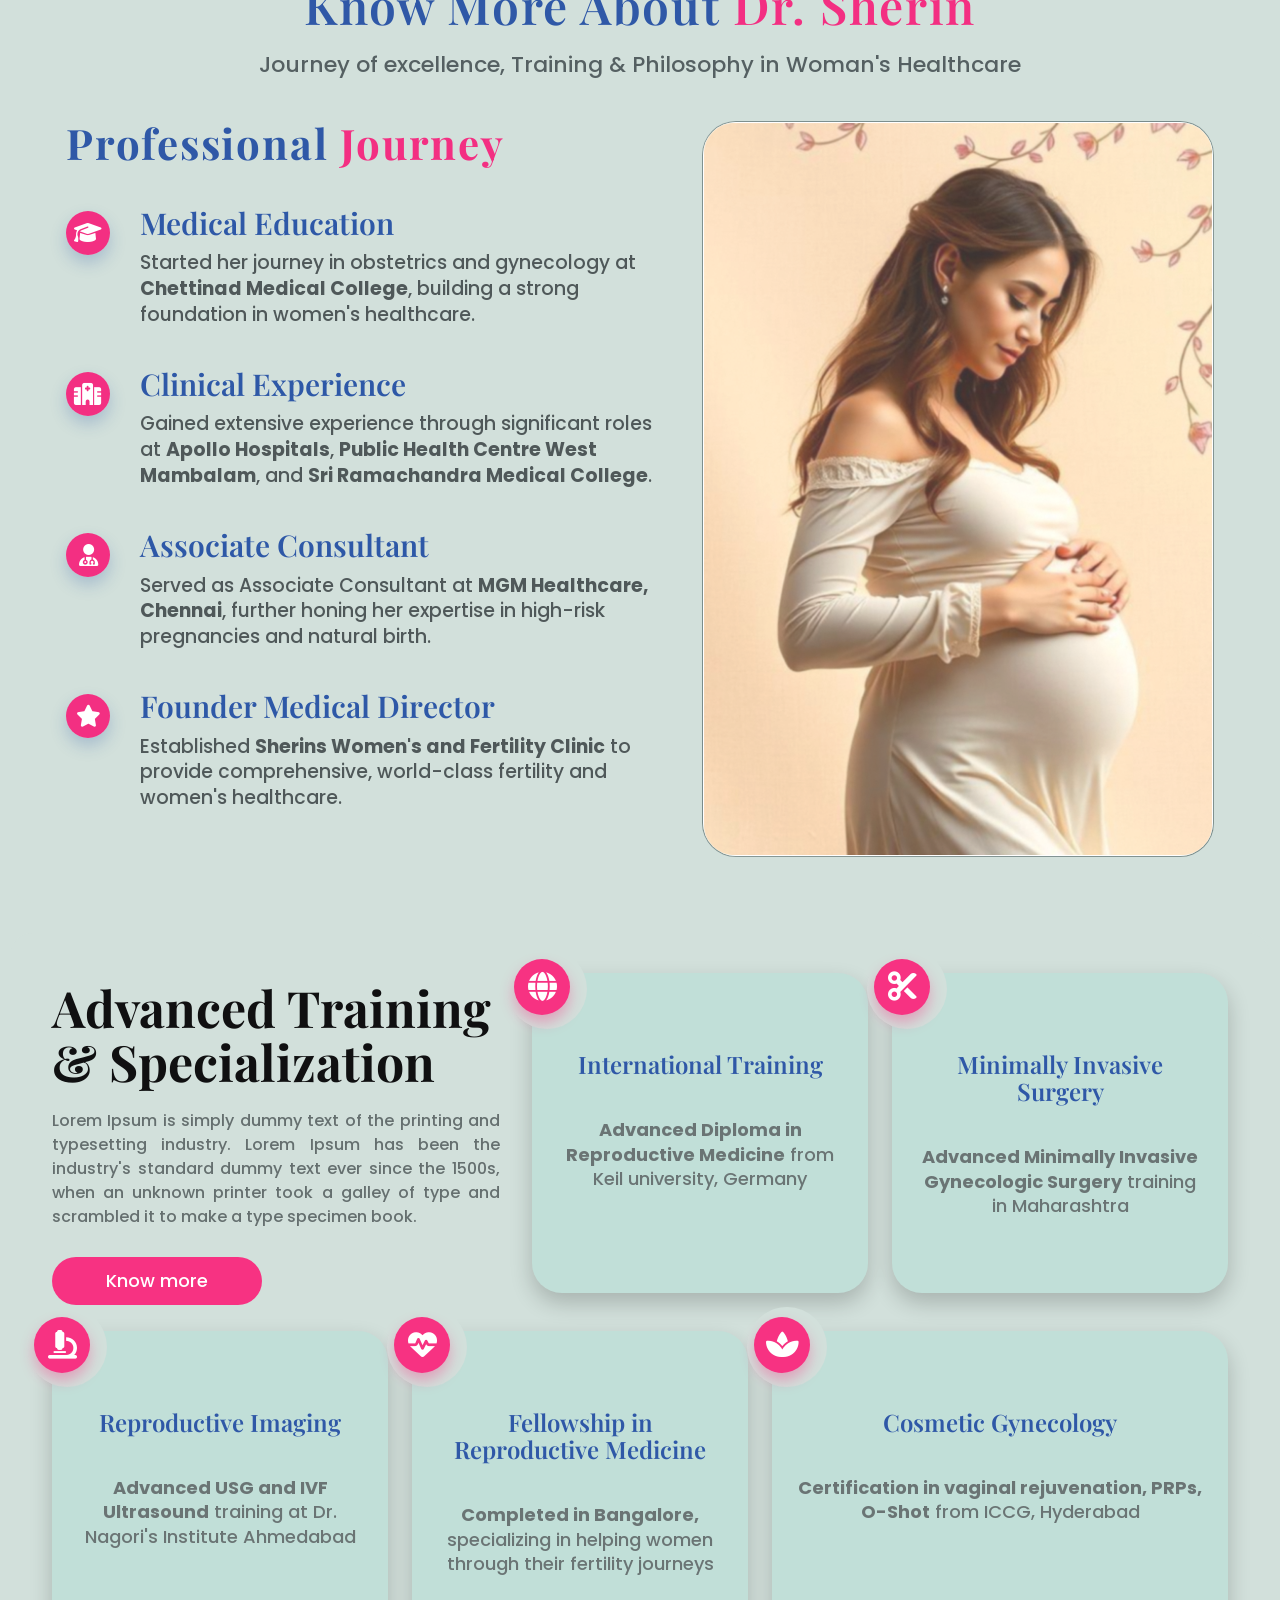
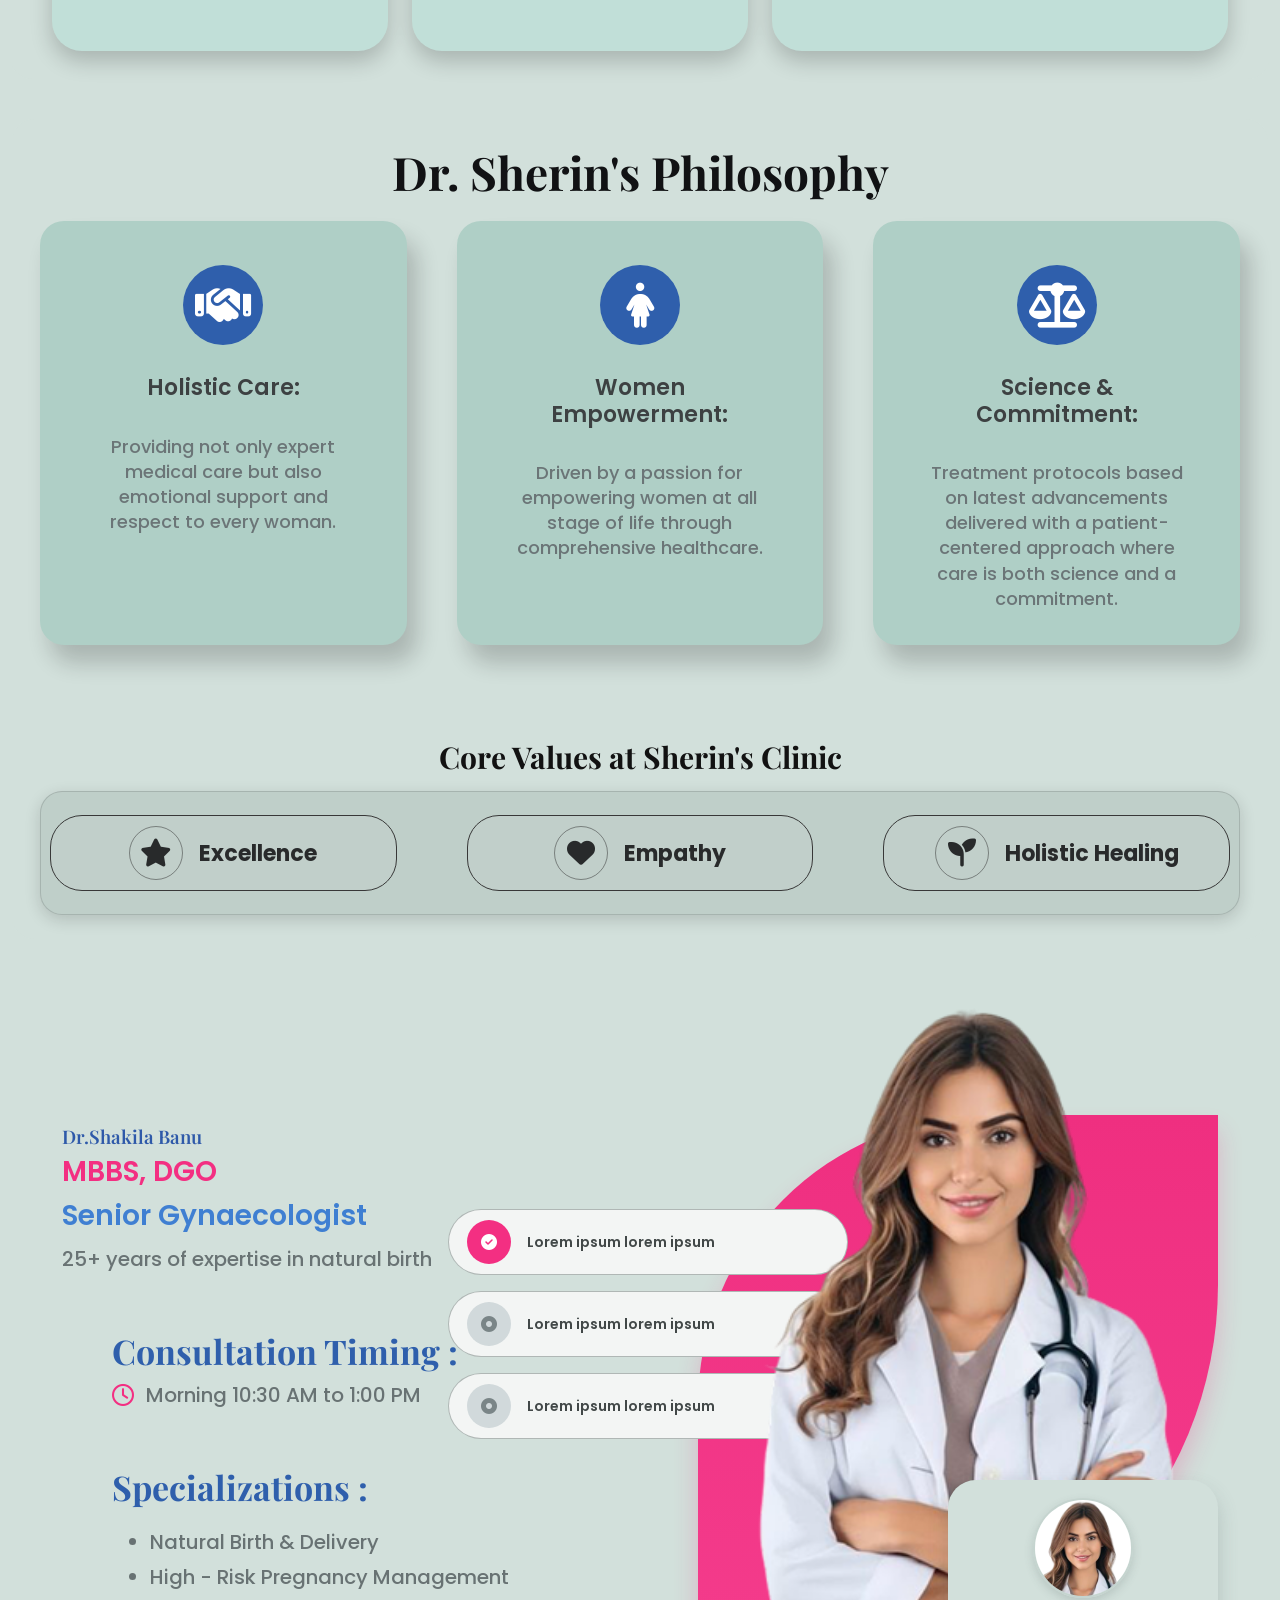
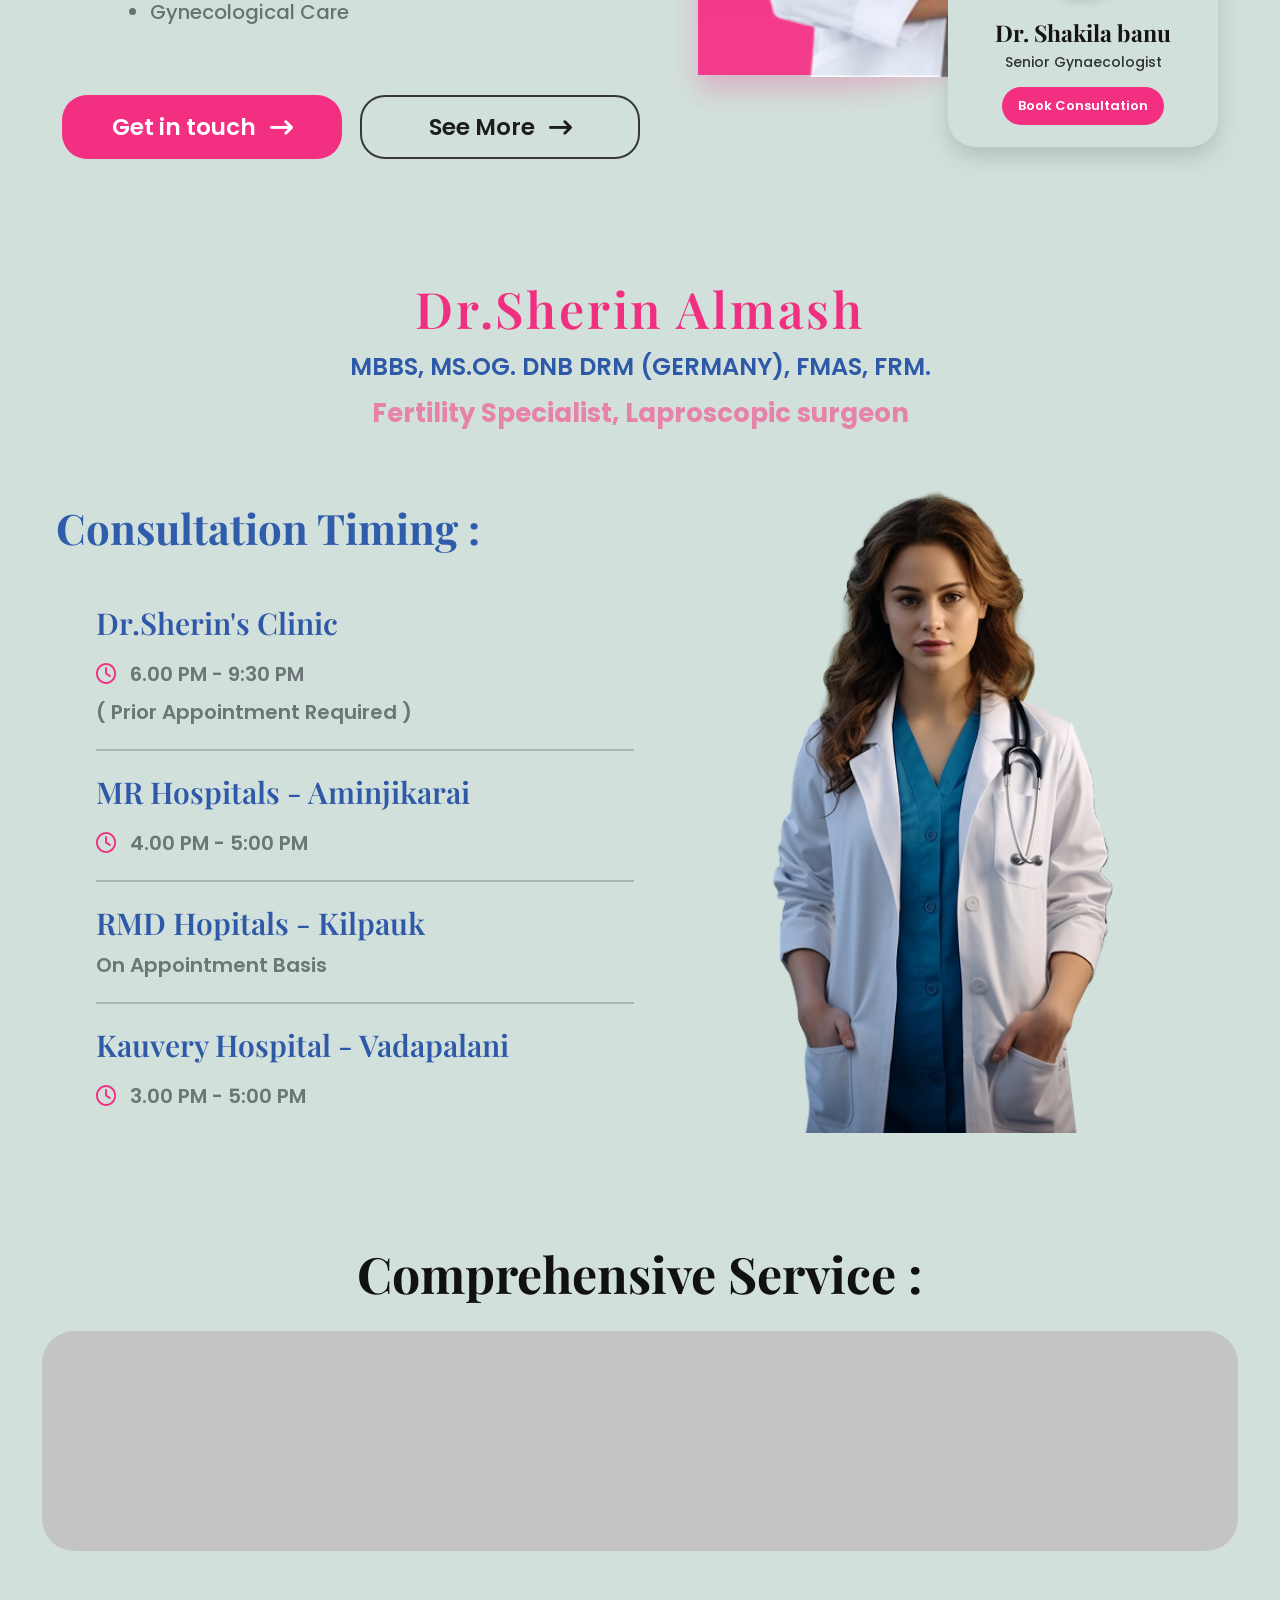
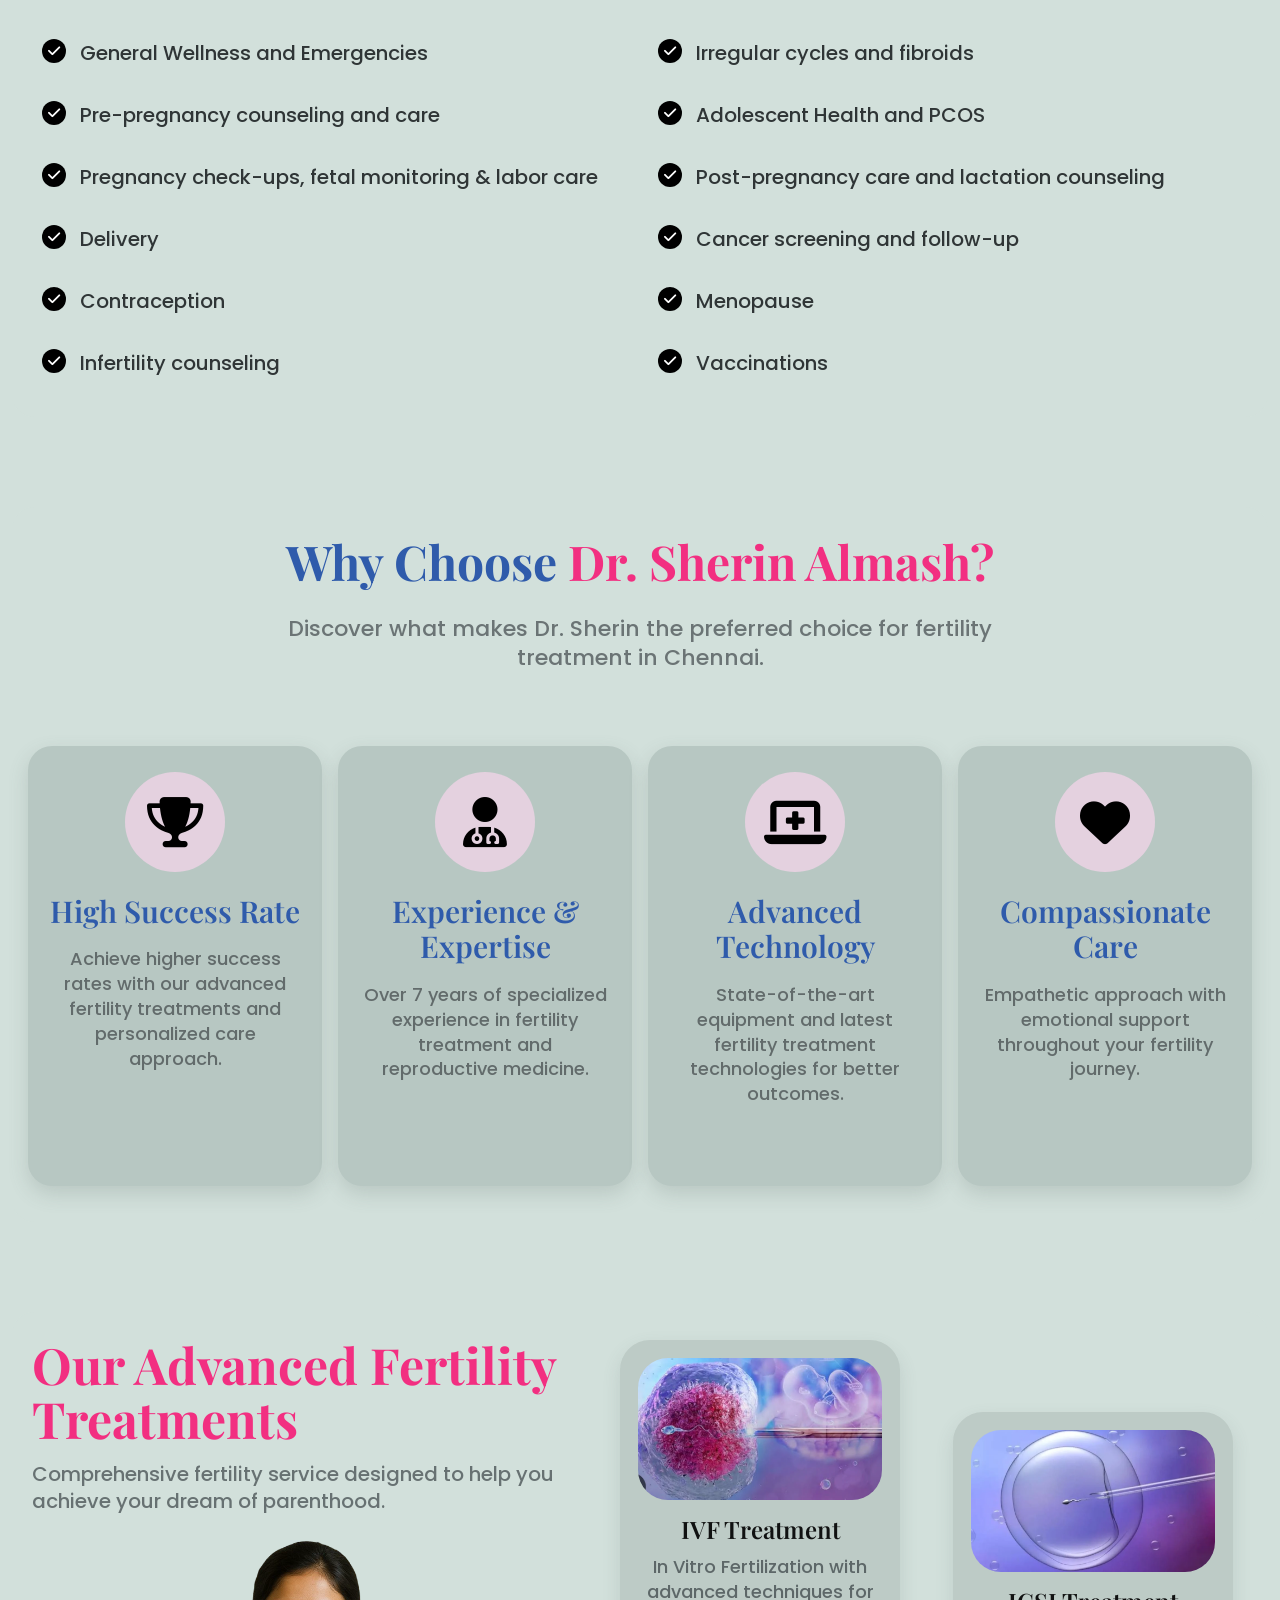
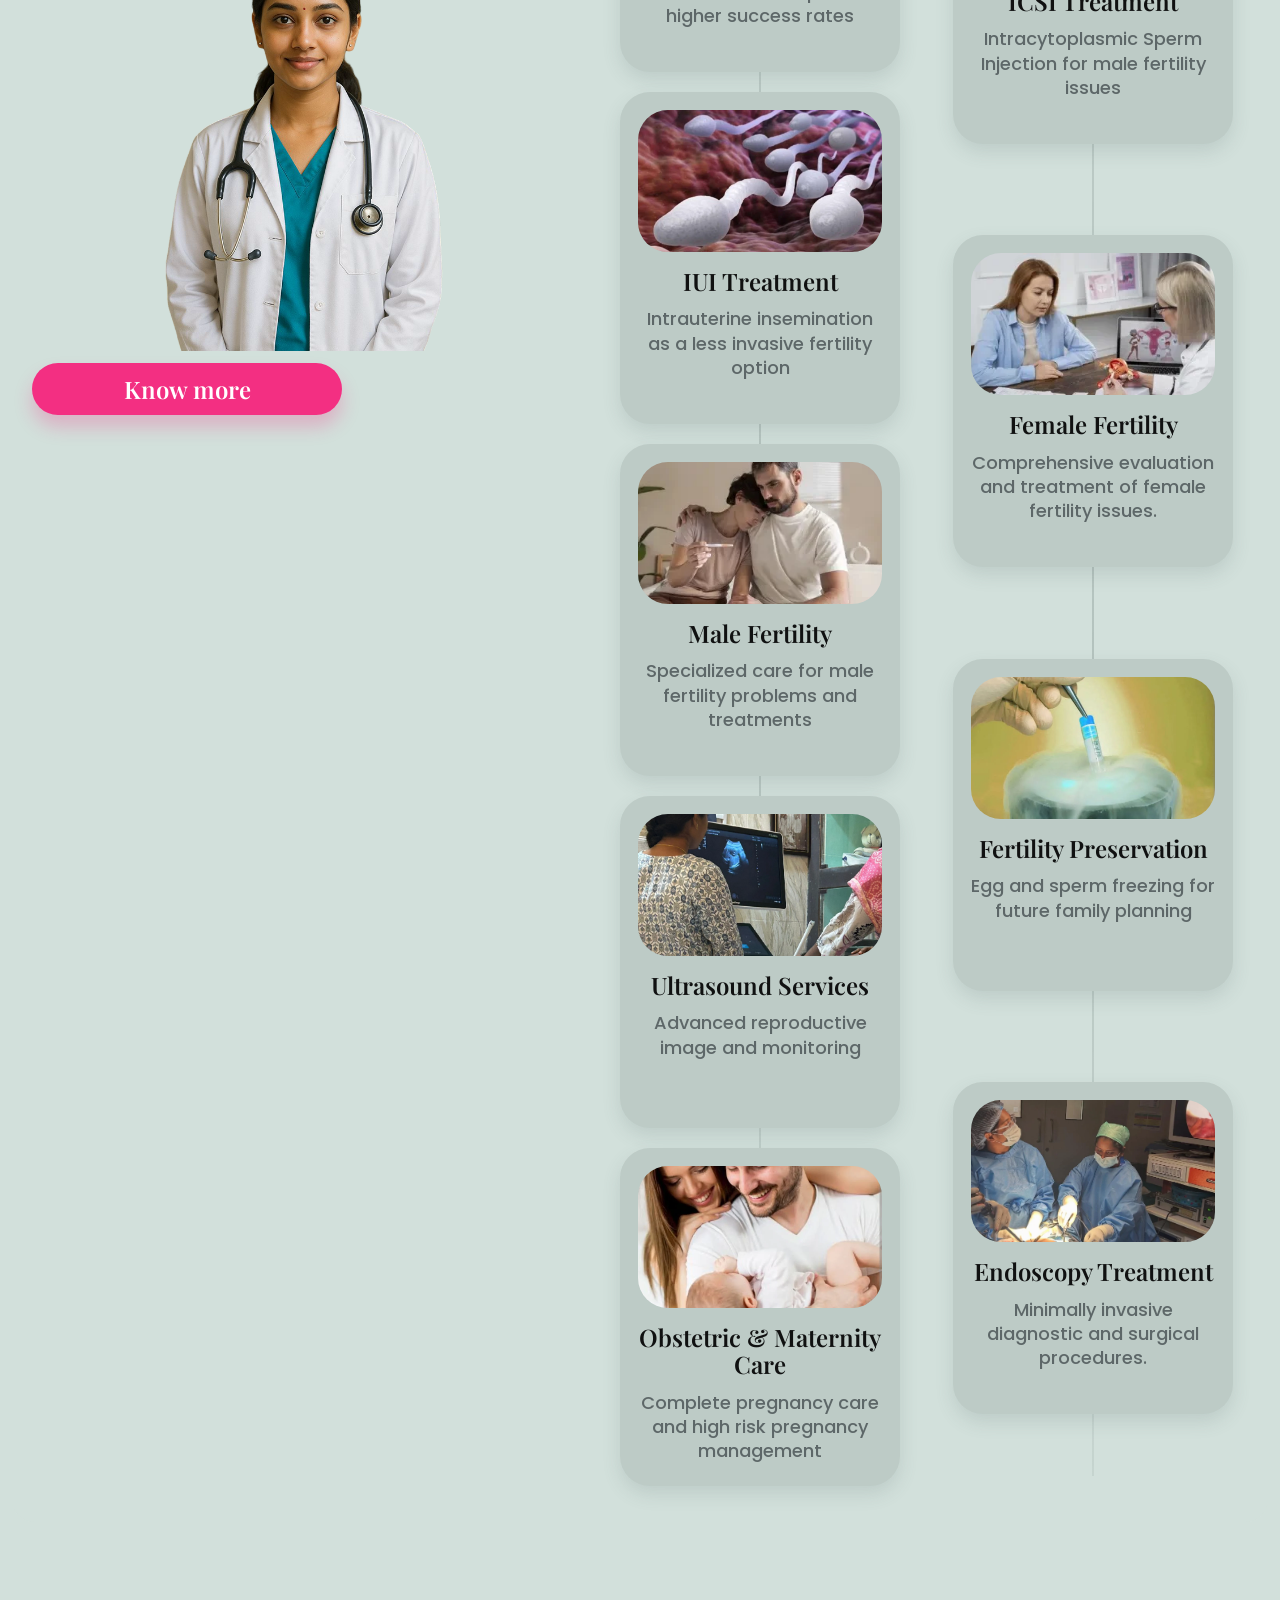
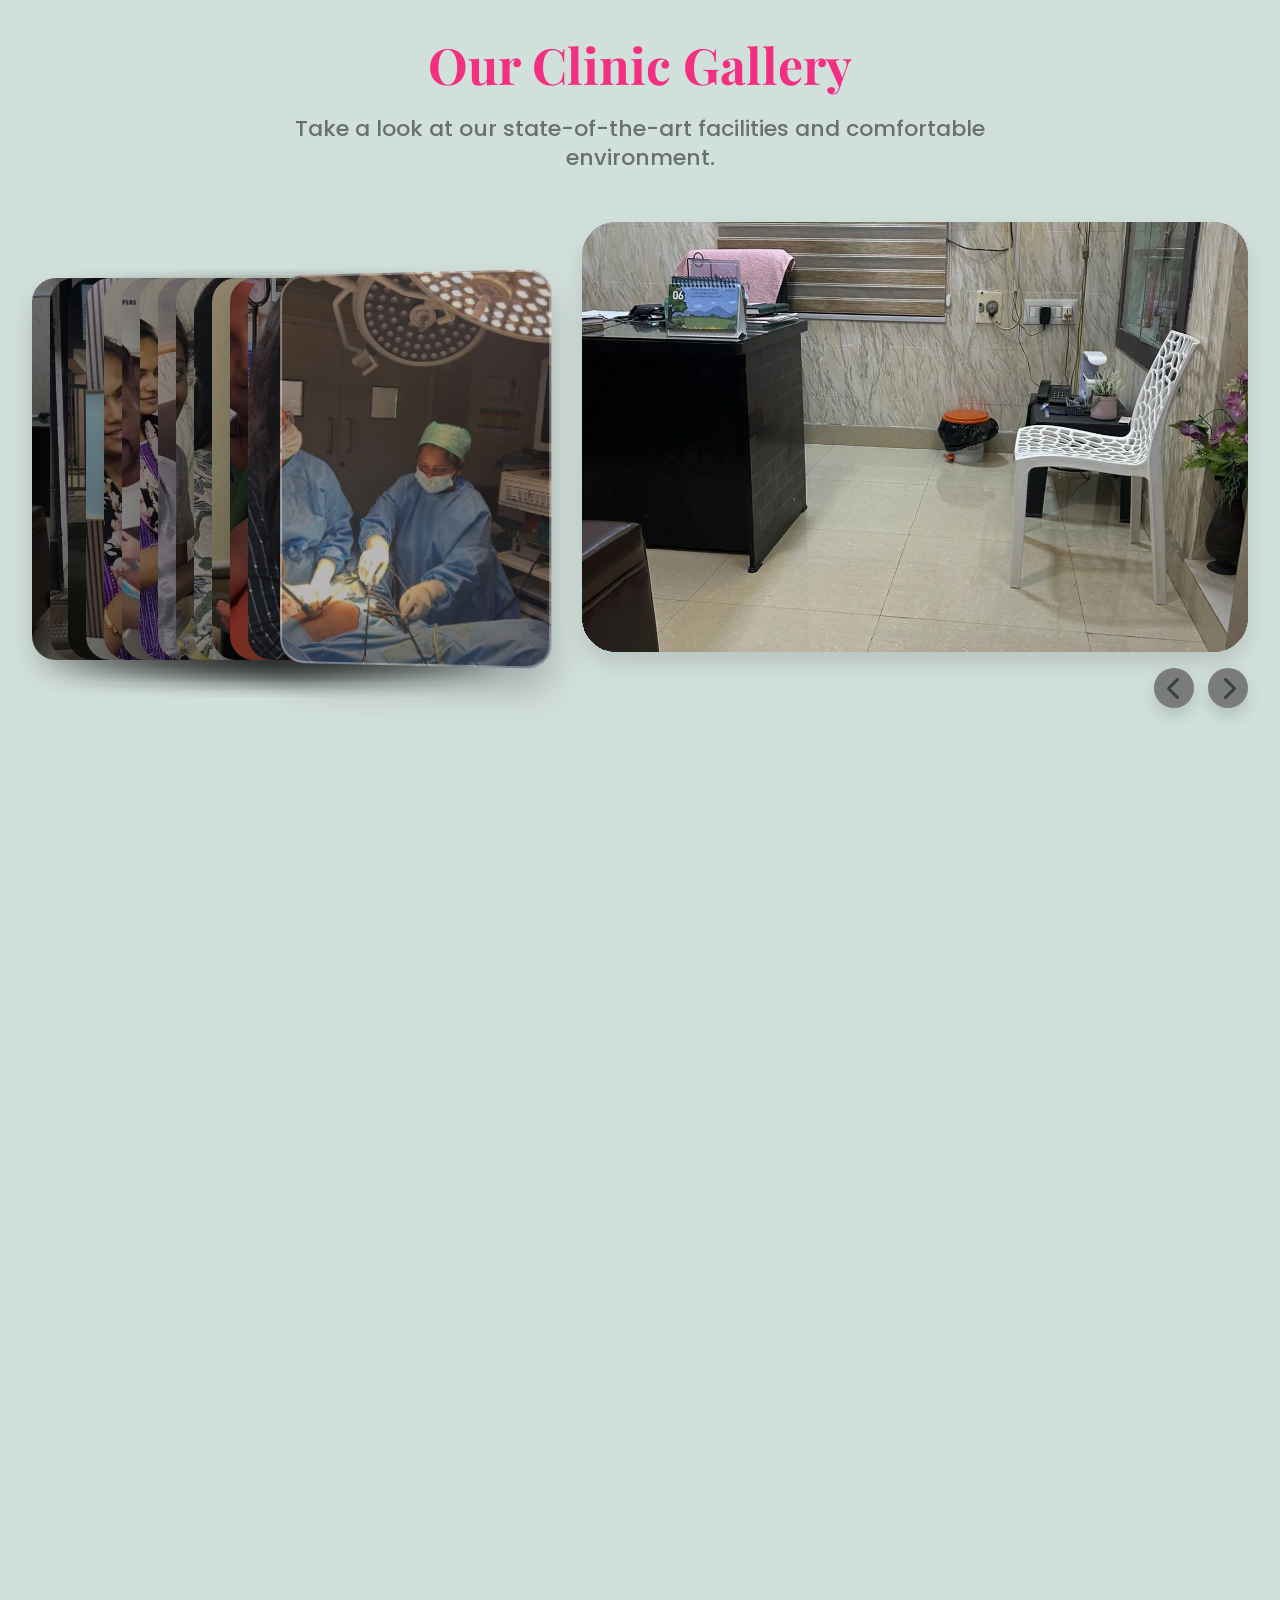
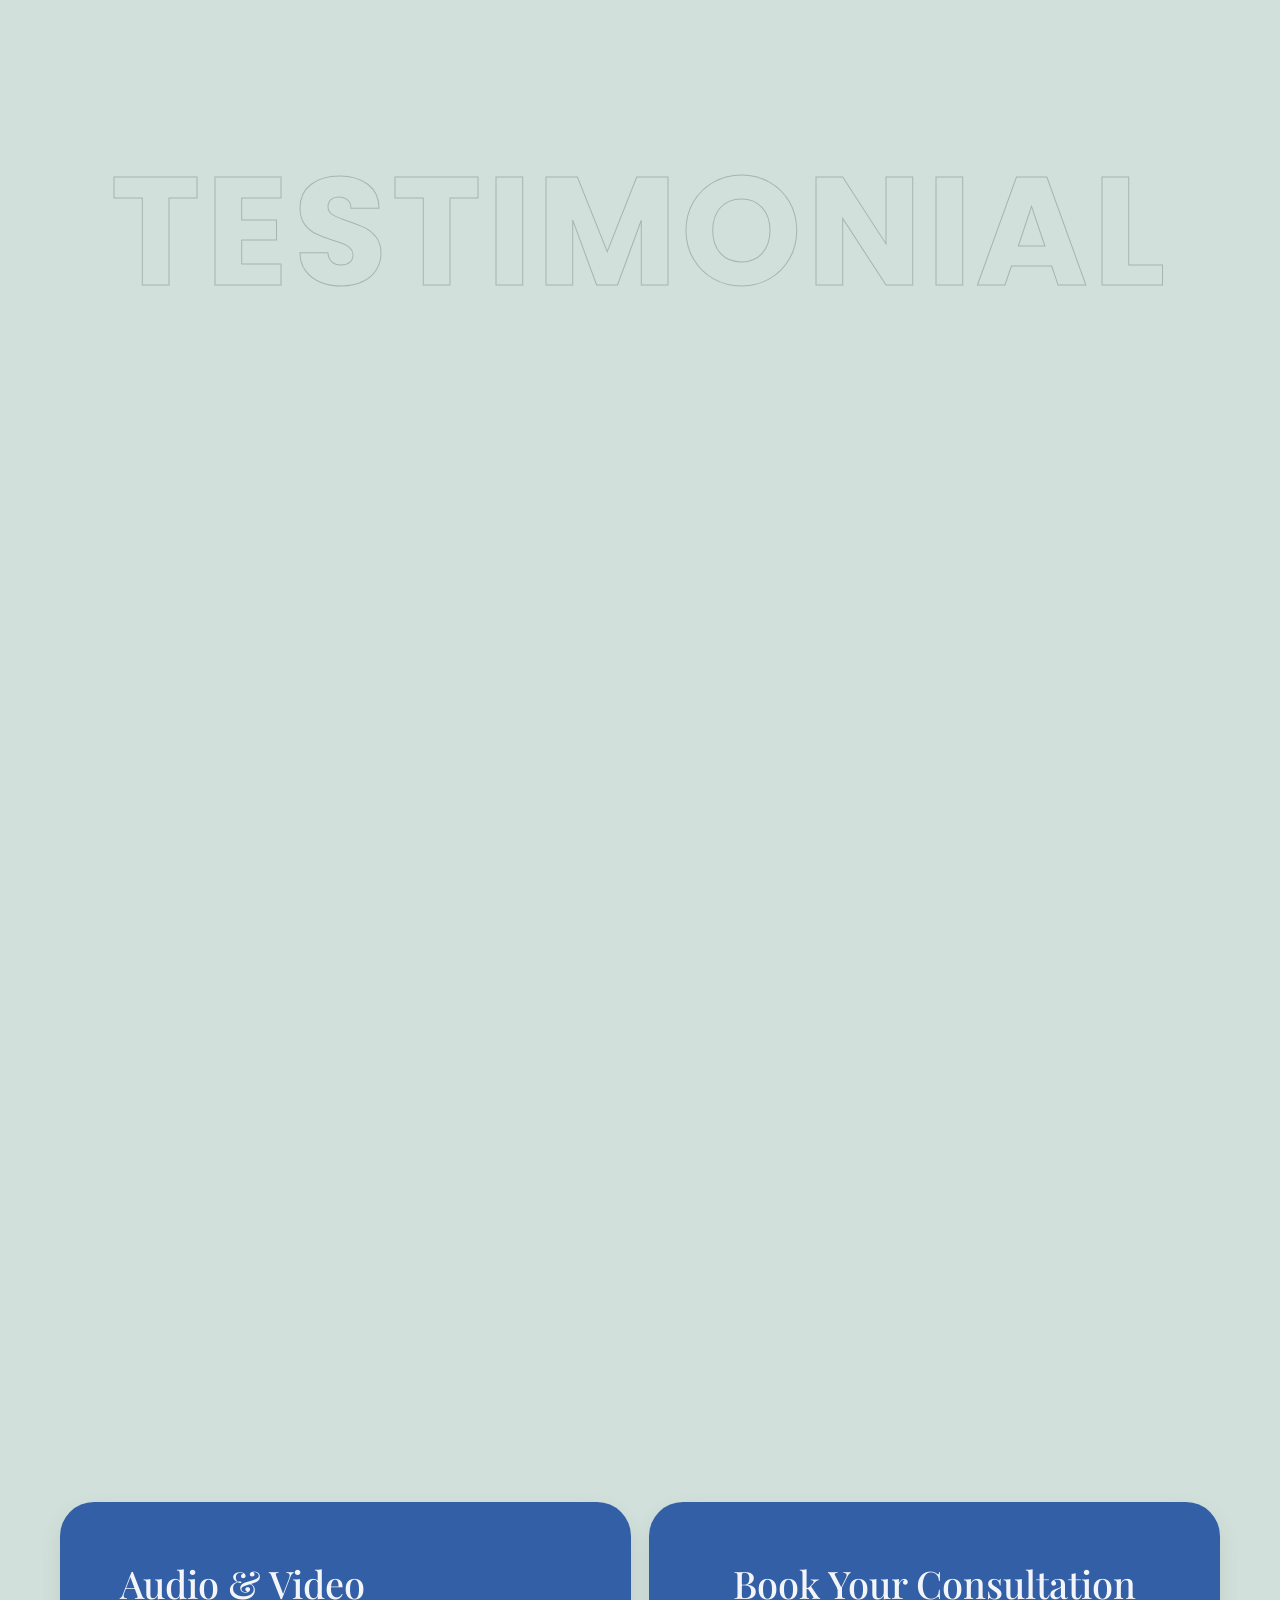
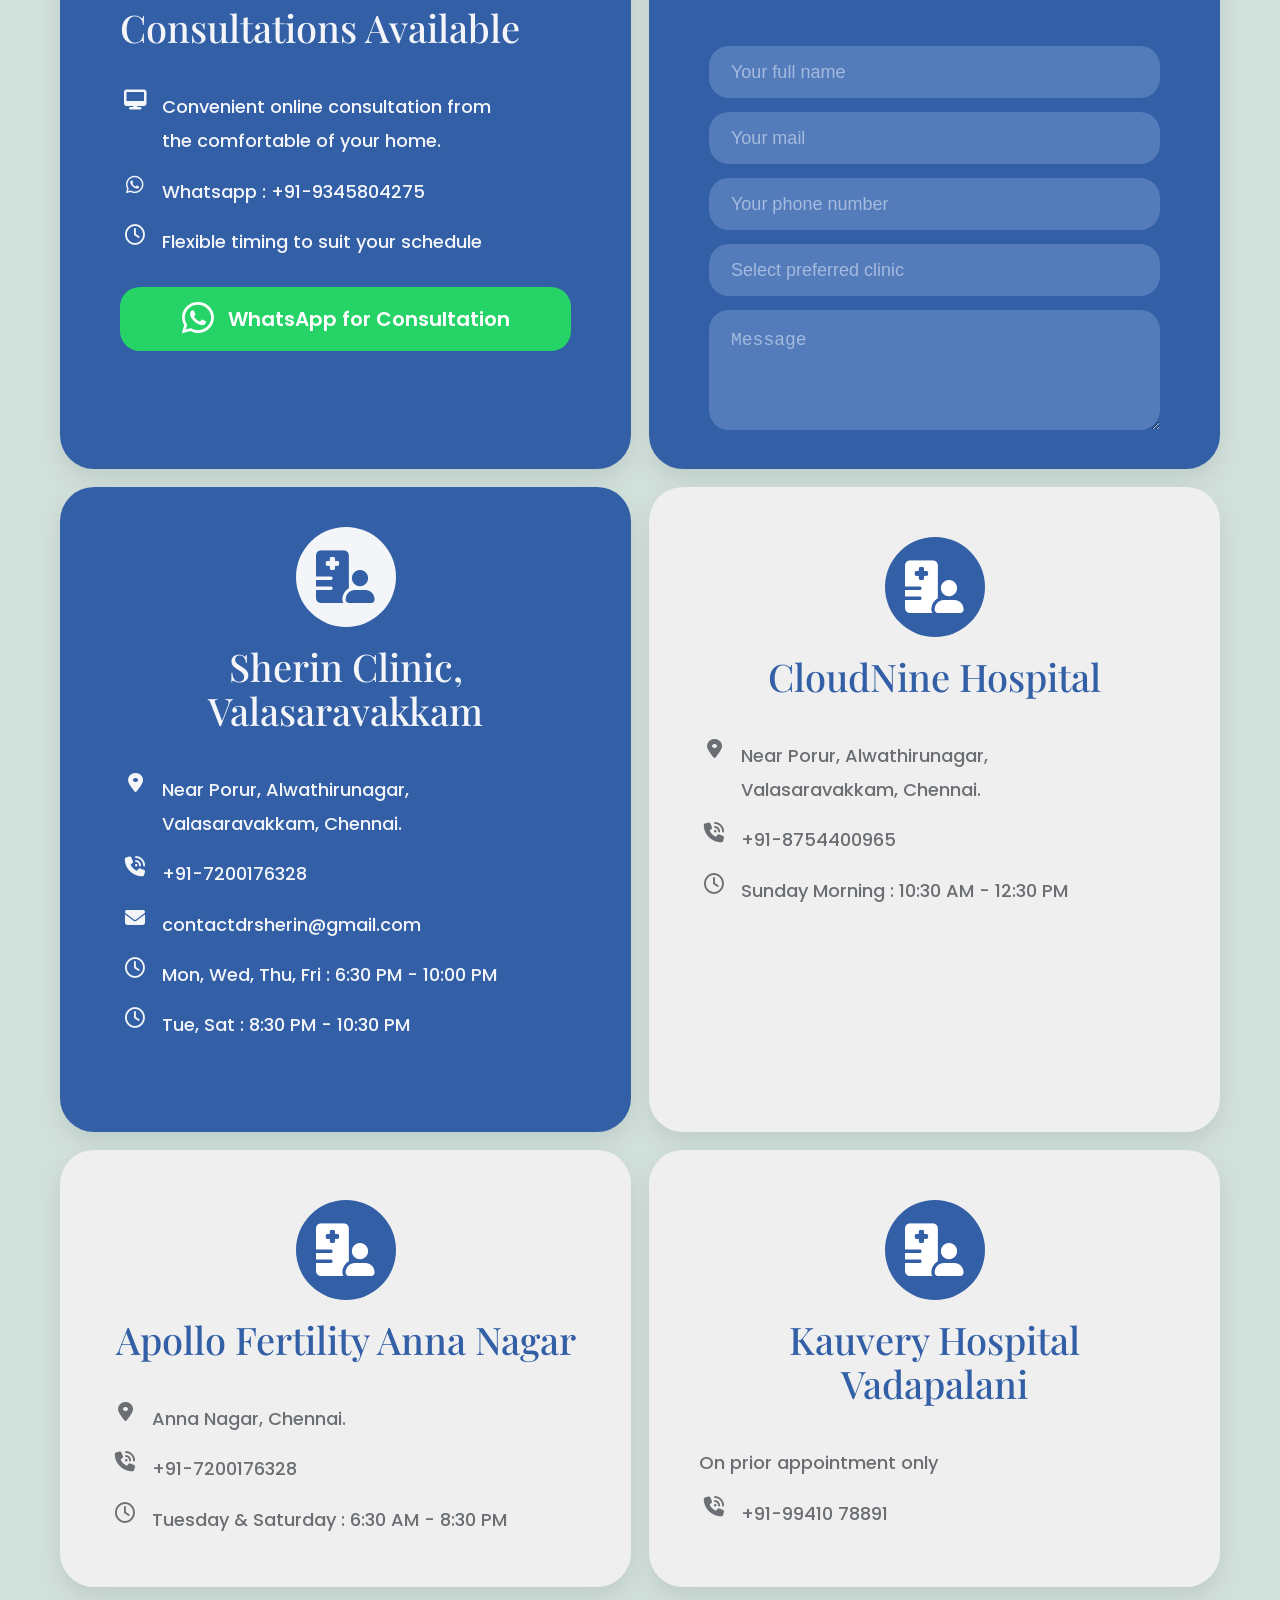
==== commit 2a8b15d8: "update" ====
--- a/index.html
+++ b/index.html
@@ -483,7 +483,7 @@
     <section class="why-choose-section" id="why-choose">
         <div class="why-choose-shell">
             <header class="why-choose-header reveal-on-scroll">
-                <h2>Why Choose Dr.Sherin Almash?</h2>
+                <h2>Why Choose <span>Dr. Sherin Almash?</span> </h2>
                 <p>
                     Discover what makes Dr. Sherin the preferred choice for fertility
                     treatment in Chennai.
@@ -664,13 +664,13 @@
                     <span class="stack-card" style="--n:1; --img:url('./img/p-2.webp');"></span>
                     <span class="stack-card" style="--n:2; --img:url('./img/p-3.webp');"></span>
                     <span class="stack-card" style="--n:3; --img:url('./img/p-4.webp');"></span>
-                    <span class="stack-card" style="--n:4; --img:url('./img/p-5.webp');"></span>
-                    <span class="stack-card" style="--n:5; --img:url('./img/p-6.webp');"></span>
-                    <span class="stack-card" style="--n:6; --img:url('./img/p-7.webp');"></span>
+                    <span class="stack-card" style="--n:4; --img:url('./img/p-5.jpg');"></span>
+                    <span class="stack-card" style="--n:5; --img:url('./img/p-6.jpg');"></span>
+                    <span class="stack-card" style="--n:6; --img:url('./img/p-7.jpg');"></span>
                     <span class="stack-card" style="--n:7; --img:url('./img/p-8.webp');"></span>
-                    <span class="stack-card" style="--n:8; --img:url('./img/p-9.webp');"></span>
-                    <span class="stack-card" style="--n:9; --img:url('./img/p-11.webp');"></span>
-                    <span class="stack-card" style="--n:10; --img:url('./img/p-12.webp');"></span>
+                    <span class="stack-card" style="--n:8; --img:url('./img/p-9.jpg');"></span>
+                    <span class="stack-card" style="--n:9; --img:url('./img/p-11.jpg');"></span>
+                    <span class="stack-card" style="--n:10; --img:url('./img/p-12.jpg');"></span>
                     <span class="stack-card" style="--n:11; --img:url('./img/p-13.webp');"></span>
                     <span class="stack-card" style="--n:12; --img:url('./img/p-14.webp');"></span>
                     <span class="stack-card" style="--n:13; --img:url('./img/p-15.webp');"></span>
@@ -692,25 +692,25 @@
                                 <img src="./img/p-4.webp" alt="Clinic gallery image 4">
                             </figure>
                             <figure class="clinic-gallery-slide">
-                                <img src="./img/p-5.webp" alt="Clinic gallery image 5">
-                            </figure>
-                            <figure class="clinic-gallery-slide">
-                                <img src="./img/p-6.webp" alt="Clinic gallery image 6">
-                            </figure>
-                            <figure class="clinic-gallery-slide">
-                                <img src="./img/p-7.webp" alt="Clinic gallery image 7">
+                                <img src="./img/p-5.jpg" alt="Clinic gallery image 5">
+                            </figure>
+                            <figure class="clinic-gallery-slide">
+                                <img src="./img/p-6.jpg" alt="Clinic gallery image 6">
+                            </figure>
+                            <figure class="clinic-gallery-slide">
+                                <img src="./img/p-7.jpg" alt="Clinic gallery image 7">
                             </figure>
                             <figure class="clinic-gallery-slide">
                                 <img src="./img/p-8.webp" alt="Clinic gallery image 8">
                             </figure>
                             <figure class="clinic-gallery-slide">
-                                <img src="./img/p-9.webp" alt="Clinic gallery image 9">
-                            </figure>
-                            <figure class="clinic-gallery-slide">
-                                <img src="./img/p-11.webp" alt="Clinic gallery image 11">
-                            </figure>
-                            <figure class="clinic-gallery-slide">
-                                <img src="./img/p-12.webp" alt="Clinic gallery image 12">
+                                <img src="./img/p-9.jpg" alt="Clinic gallery image 9">
+                            </figure>
+                            <figure class="clinic-gallery-slide">
+                                <img src="./img/p-11.jpg" alt="Clinic gallery image 11">
+                            </figure>
+                            <figure class="clinic-gallery-slide">
+                                <img src="./img/p-12.jpg" alt="Clinic gallery image 12">
                             </figure>
                             <figure class="clinic-gallery-slide">
                                 <img src="./img/p-13.webp" alt="Clinic gallery image 13">
@@ -955,9 +955,10 @@
             <div class="site-footer-grid">
                 <article class="footer-col footer-about reveal-on-scroll">
                     <div class="footer-brand">
-                        <img src="./img/Logo.webp" alt="Dr.Sherin Almash logo" class="footer-logo">
-                        <h3>Dr.Sherin Almash</h3>
+                        <img src="./img/footer-Logo.png" alt="Dr.Sherin Almash logo" class="footer-logo">
+                        
                     </div>
+                    <h3>Dr.Sherin Almash</h3>
                     <p>
                         Bringing joy to your parenting world with hope, compassion,
                         and expertise. Your trusted partner in the journey to parenthood.
--- a/style.css
+++ b/style.css
@@ -21,16 +21,18 @@
     width: 100%;
     background-color: #ffffff;
     border: 1px solid #ececec;
+    
 }
 
 .navbar {
     max-width: 1400px;
-    height: 100px;
+    height: 80px;
     margin: 0 auto;
     padding: 0 10px;
     display: flex;
     align-items: center;
     justify-content: space-between;
+    
 }
 
 .logo {
@@ -58,14 +60,20 @@
     display: flex;
     align-items: center;
     gap: 20px;
+    
 }
 
 .nav-links a {
     text-decoration: none;
-    font-size: 24px;
+    font-size: 18px;
     font-weight: 500;
     line-height: 1;
     color: #c5c5c5;
+    margin-right:20px;
+    
+}
+.nav-links a:hover{
+    color: #000;
 }
 
 .nav-links a.active {
@@ -77,12 +85,16 @@
     border: 1px solid #d3d3d3;
     background-color: transparent;
     color: #ff8cb2;
-    font-size: 24px;
+    font-size: 22px;
     font-weight: 500;
     border-radius: 999px;
-    padding: 18px 48px;
+    padding: 13px 48px;
     line-height: 1;
     cursor: pointer;
+}
+.appointment-btn:hover{
+    background-color:#ff8cb2 ;
+    color: #000;
 }
 
 .nav-toggle {
@@ -121,7 +133,7 @@
 
 .hero-section {
     position: relative;
-    width: min(1400px, calc(100% - 24px));
+    width: min(1200px, calc(100% - 24px));
     min-height: 800px;
     margin: 14px auto 56px;
     padding: 36px 26px 34px;
@@ -172,7 +184,7 @@
 
 .hero-card {
     width: 100%;
-    max-width: 445px;
+    max-width: 435px;
     border-radius: 18px;
     background: linear-gradient(135deg, rgba(94, 74, 84, 0.8) 0%, rgba(97, 78, 89, 0.42)00%);
     border: 1px solid rgba(255, 255, 255, 0.08);
@@ -183,16 +195,16 @@
 .hero-card h2 {
     color: #fff;
     text-align: center;
-    font-size: 40px;
+    font-size: 34px;
     font-weight: 500;
 }
 
 .hero-card p {
     margin: 16px auto 32px;
-    width: min(400px, 100%);
+    width: min(380px, 100%);
     text-align: center;
-    font-size: 22px;
-    font-weight: 600;
+    font-size: 18px;
+    font-weight: 500;
     line-height: 1.25;
 }
 
@@ -200,19 +212,19 @@
     width: 100%;
     min-height: 58px;
     border-radius: 20px;
-    background: rgba(255, 218, 233, 0.52);
+    background: rgba(202, 136, 164, 0.52);
     display: flex;
     align-items: center;
     padding: 0 15px;
-    margin-bottom: 22px;
-    font-size: 22px;
+    margin-bottom: 20px;
+    font-size: 18px;
     font-weight: 600;
 }
 
 .hero-card-field.short {
     width: 50%;
     min-width: 180px;
-    margin-bottom: 8px;
+    margin-bottom: 6px;
 }
 
 .hero-copy {
@@ -243,7 +255,7 @@
     margin: 42px auto 0;
     max-width: 520px;
     color: #151515;
-    font-size: clamp(10px, 1.5vw, 22px);
+    font-size: clamp(10px, 1.5vw, 20px);
     font-weight: 400;
     line-height: 1.22;
 }
@@ -251,11 +263,11 @@
 .doctor-image {
     position: absolute;
     z-index: 3;
-    right: 82px;
+    right: 54px;
     bottom: 0;
     width: min(38vw, 588px);
-    min-width: 340px;
-    max-height: 670px;
+    min-width: 380px;
+    max-height: 620px;
     object-fit: contain;
     pointer-events: none;
 }
@@ -264,7 +276,7 @@
     position: absolute;
     z-index: 3;
     left: 28px;
-    bottom: 180px;
+    bottom:200px;
     max-width: min(50%, 520px);
     color: #4c2f4b;
     font-size:18px;
@@ -293,7 +305,7 @@
     border-radius: 0 22px 0 0;
     padding: 12px 30px 14px 10px;
     color: #ff4f99;
-    font-size: 45px;
+    font-size: 36px;
     font-weight: 500;
     line-height: 0.98;
 }
@@ -314,7 +326,7 @@
     border-radius: 0 22px 0 20px;
     padding: 10px 34px 18px 10px;
     color: #5f6670;
-    font-size: 48px;
+    font-size: 36px;
     font-weight: 500;
     line-height: 1.04;
     letter-spacing: 0.12px;
@@ -360,11 +372,11 @@
 
 .about-title {
     font-family: "Playfair Display", serif;
-    font-size: clamp(44px, 4.5vw, 50px);
-    font-weight: 500;
+    font-size: clamp(44px, 4.5vw, 46px);
+    font-weight: 600;
     line-height: 1.05;
     color: #0f0f0f;
-    margin-bottom: 40px;
+    margin-bottom: 30px;
 }
 
 .about-title span {
@@ -374,7 +386,7 @@
 .about-text {
     margin-top: 18px;
     color: #6a7672;
-    font-size: clamp(17px, 1.35vw, 18px);
+    font-size: clamp(10px, 1.2vw, 18px);
     font-weight: 500;
     line-height: 1.45;
     margin-bottom: 10px;
@@ -403,7 +415,7 @@
 }
 
 .about-stat h3 {
-    font-size: clamp(36px, 3.8vw, 58px);
+    font-size: clamp(36px, 3.1vw, 50px);
     font-weight: 500;
     line-height: 1;
 }
@@ -411,7 +423,7 @@
 .about-stat p {
     margin-top: 14px;
     max-width: 210px;
-    font-size: clamp(17px, 1.25vw, 28px);
+    font-size: clamp(14px, 1.1vw, 20px);
     font-weight: 500;
     line-height: 1.25;
 }
@@ -482,7 +494,7 @@
 
     .logo {
         margin-right: auto;
-        width: clamp(120px, 31vw, 160px);
+        width: clamp(100px, 31vw, 160px);
     }
 
     .nav-toggle {
@@ -548,19 +560,19 @@
     }
 
     .hero-card h2 {
-        font-size: 34px;
+        font-size: 30px;
     }
 
     .hero-card p {
         margin: 10px auto 18px;
-        font-size: 16px;
+        font-size: 14px;
     }
 
     .hero-card-field {
         min-height: 46px;
         border-radius: 14px;
         margin-bottom: 12px;
-        font-size: 15px;
+        font-size: 14px;
         padding: 0 16px;
     }
 
@@ -574,17 +586,17 @@
     }
 
     .hero-copy .light {
-        font-size: clamp(46px, 14vw, 68px);
+        font-size: clamp(46px, 14vw, 54px);
     }
 
     .hero-copy .accent {
         margin-top: 8px;
-        font-size: clamp(48px, 14vw, 58px);
+        font-size: clamp(48px, 14vw,40px);
     }
 
     .hero-copy p {
         margin-top: 14px;
-        font-size: clamp(26px, 5vw, 26px);
+        font-size: clamp(26px, 5vw, 18px);
     }
 
     .doctor-image {
@@ -605,6 +617,7 @@
         margin-top: 14px;
         max-width: 100%;
         font-size: clamp(20px, 5.4vw, 30px);
+        text-align: justify;
     }
 
     .hero-title-lockup {
@@ -616,15 +629,18 @@
     }
 
     .hero-title-top {
-        padding: 8px 16px 10px 0;
-        border-radius: 0 14px 14px 0;
+        padding: 8px 12px 10px 12px;
+        border-radius: 14px;
+        font-size: clamp(25px, 3vw, 34px);
+        margin: auto;
     }
 
     .hero-title-bottom {
-        padding: 8px 16px 10px 0;
-        border-radius: 0 14px 14px 0;
-        font-size: clamp(32px, 8.8vw, 38px);
+        padding: 8px 12px 10px 12px;
+        border-radius: 14px;
+        font-size: clamp(25px, 3vw, 34px);
         white-space: normal;
+        text-align: center;
     }
 
     .about-section {
@@ -742,14 +758,14 @@
 }
 
 .expertise-section {
-    width: min(1400px, calc(100% - 24px));
+    width: min(1200px, calc(100% - 24px));
     margin: 24px auto 54px;
 }
 
 .expertise-shell {
     border-radius: 24px;
     padding: 44px 34px 46px;
-    background: linear-gradient(112deg, #ecd2b0 0%, #ebd6bb 36%, #ddb5a8 100%);
+    background: linear-gradient(112deg, #b1b8ce 0%, #a5a1c9 36%, #b4b3d4 100%);
     box-shadow: 0 14px 35px rgba(79, 53, 42, 0.18);
 }
 
@@ -760,7 +776,7 @@
 .expertise-header h2 {
     font-family: "Playfair Display", serif;
     color: #f12c77;
-    font-size: clamp(44px, 4.6vw, 46px);
+    font-size: clamp(44px, 4.6vw, 40px);
     font-weight: 600;
     line-height: 1.08;
 }
@@ -769,7 +785,7 @@
     margin: 30px auto 0;
     max-width: 1050px;
     color: #151515;
-    font-size: clamp(20px, 1.9vw, 24px);
+    font-size: clamp(20px, 1.7vw, 20px);
     font-weight: 500;
     line-height: 1.34;
 }
@@ -819,9 +835,9 @@
     position: relative;
     padding-left: 42px;
     color: #111111;
-    font-size: clamp(20px, 1.8vw, 22px);
+    font-size: clamp(18px, 1.4vw, 18px);
     font-weight: 500;
-    line-height: 1.8;
+    line-height: 1.7;
 }
 
 .expertise-list li::before {
@@ -843,8 +859,9 @@
 .expertise-note {
     margin-top: 24px;
     color: #5b534a;
-    font-size: clamp(20px, 2vw, 18px);
+    font-size: clamp(18px, 1.5vw, 18px);
     font-weight: 500;
+    text-align: justify;
     line-height: 1.35;
 }
 
@@ -861,7 +878,7 @@
     text-decoration: none;
     border-radius: 999px;
     padding: 14px 28px;
-    font-size: clamp(22px, 1.8vw, 22px);
+    font-size: clamp(18px, 1.8vw, 18px);
     font-weight: 600;
     line-height: 1.15;
     transition: transform 0.25s ease, box-shadow 0.25s ease, background-color 0.25s ease, color 0.25s ease;
@@ -901,13 +918,14 @@
     }
 
     .expertise-header h2 {
-        font-size: clamp(34px, 11vw, 48px);
+        font-size: clamp(34px, 8vw, 40px);
     }
 
     .expertise-header p {
         margin-top: 10px;
-        font-size: clamp(17px, 4.7vw, 24px);
+        font-size: clamp(18px, 2.1vw, 18px);
         line-height: 1.32;
+        text-align: justify;
     }
 
     .expertise-layout {
@@ -927,7 +945,8 @@
     }
 
     .expertise-content h3 {
-        font-size: clamp(32px, 9vw, 44px);
+        font-size: clamp(26px, 7vw, 40px);
+        margin-top: 10px;
     }
 
     .expertise-list {
@@ -937,7 +956,7 @@
 
     .expertise-list li {
         padding-left: 34px;
-        font-size: clamp(17px, 4.6vw, 24px);
+        font-size: clamp(17px, 3.6vw, 18px);
     }
 
     .expertise-list li::before {
@@ -949,7 +968,7 @@
 
     .expertise-note {
         margin-top: 14px;
-        font-size: clamp(18px, 4.8vw, 24px);
+        font-size: clamp(18px, 4.1vw, 18px);
     }
 
     .expertise-actions {
@@ -960,7 +979,7 @@
     .expertise-btn {
         width: 100%;
         min-width: 0;
-        font-size: clamp(19px, 5vw, 26px);
+        font-size: clamp(19px, 5vw, 18px);
         padding: 12px 18px;
     }
 }
@@ -980,17 +999,17 @@
     }
 
     .expertise-list li {
-        font-size: clamp(18px, 1.6vw, 28px);
+        font-size: clamp(18px, 1.6vw, 18px);
     }
 
     .expertise-note {
-        font-size: clamp(19px, 1.7vw, 30px);
+        font-size: clamp(19px, 1.7vw, 24px);
     }
 }
 
 .results-section {
     width: min(1400px, calc(100% - 24px));
-    margin: 24px auto 70px;
+    margin: 24px auto 20px;
 }
 
 .results-shell {
@@ -1010,7 +1029,7 @@
     margin-top: 20px;
     max-width: 870px;
     color: #fb2f7f;
-    font-size: clamp(22px, 1.85vw, 22px);
+    font-size: clamp(20px, 1.6vw, 18px);
     font-weight: 500;
     line-height: 1.45;
 }
@@ -1031,16 +1050,16 @@
 
 .result-number {
     color: #06090b;
-    font-size: clamp(80px, 8.4vw, 60px);
+    font-size: clamp(60px, 7.4vw, 50px);
     font-weight: 600;
     letter-spacing: -1px;
     line-height: 1;
 }
 
 .result-card p {
-    margin-top: 36px;
+    margin-top: 26px;
     color: #101414;
-    font-size: clamp(24px, 1.9vw, 22px);
+    font-size: clamp(18px, 1.5vw, 24px);
     font-weight:600;
     text-align: center;
     line-height: 1.2;
@@ -1058,12 +1077,13 @@
     }
 
     .results-shell h2 {
-        font-size: clamp(34px, 10vw, 44px);
+        font-size: clamp(34px, 10vw, 40px);
     }
 
     .results-intro {
         margin-top: 12px;
-        font-size: clamp(18px, 4.8vw, 24px);
+        font-size: clamp(18px, 3.8vw, 22px);
+        text-align: justify;
         line-height: 1.38;
     }
 
@@ -1078,12 +1098,12 @@
     }
 
     .result-number {
-        font-size: clamp(48px, 13vw, 66px);
+        font-size: clamp(48px, 13vw, 60px);
     }
 
     .result-card p {
         margin-top: 12px;
-        font-size: clamp(18px, 4.4vw, 24px);
+        font-size: clamp(18px, 4.4vw, 20px);
     }
 }
 
@@ -1105,7 +1125,7 @@
 
 .journey-section {
     width: min(1400px, calc(100% - 24px));
-    margin: 20px auto 80px;
+    margin: 10px auto 30px;
 }
 
 .journey-shell {
@@ -1121,7 +1141,7 @@
 .journey-header h2 {
     font-family: "Playfair Display", serif;
     color: #2f58a7;
-    font-size: clamp(40px, 4.6vw, 44px);
+    font-size: clamp(40px, 4.8vw, 48px);
     font-weight: 600;
     line-height: 1.06;
     letter-spacing: 0.05cap;
@@ -1132,9 +1152,9 @@
 }
 
 .journey-header p {
-    margin-top: 28px;
+    margin-top: 20px;
     color: #556062;
-    font-size: clamp(24px, 2vw, 18px);
+    font-size: clamp(22px, 1.5vw, 18px);
     font-weight: 500;
     line-height: 1.32;
 }
@@ -1150,7 +1170,7 @@
 .journey-content h3 {
     font-family: "Playfair Display", serif;
     color: #2f58a7;
-    font-size: clamp(42px, 4.2vw, 40px);
+    font-size: clamp(42px, 4.5vw, 42px);
     font-weight: 700;
     line-height: 1.08;
     letter-spacing: 0.06cap;
@@ -1179,9 +1199,9 @@
     height: 44px;
     margin-top: 4px;
     border-radius: 50%;
-    background: linear-gradient(140deg, #2e58a7 0%, #6699dc 100%);
+    background: linear-gradient(140deg, #f32f82 0%, #f32f82 100%);
     color: #fff;
-    font-size: 28px;
+    font-size: 22px;
     font-weight: 600;
     display: grid;
     place-items: center;
@@ -1191,17 +1211,17 @@
 .journey-item h4 {
     color: #2e58a7;
     font-family: "Playfair Display", serif;
-    font-size: clamp(30px, 2.9vw, 30px);
+    font-size: clamp(30px, 2.1vw, 30px);
     font-weight: 600;
     line-height: 1.12;
     
 }
 
 .journey-item p {
-    margin-top: 20px;
+    margin-top: 10px;
      margin-bottom: 20px;
     color: #4f5859;
-    font-size: clamp(19px, 1.5vw, 18px);
+    font-size: clamp(19px, 1.1vw, 18px);
     font-weight: 500;
     line-height: 1.36;
 }
@@ -1239,12 +1259,14 @@
     }
 
     .journey-header h2 {
-        font-size: clamp(34px, 10vw, 46px);
+        font-size: clamp(34px, 10vw, 48px);
     }
 
     .journey-header p {
-        margin-top: 8px;
-        font-size: clamp(17px, 4.4vw, 24px);
+      
+        font-size: clamp(17px, 4.1vw, 18px);
+        max-width: 80%;
+        margin:10px auto;
     }
 
     .journey-layout {
@@ -1254,7 +1276,8 @@
     }
 
     .journey-content h3 {
-        font-size: clamp(32px, 9.2vw, 44px);
+        font-size: clamp(32px, 7.8vw, 48px);
+        margin-top: 10px;
     }
 
     .journey-list {
@@ -1275,12 +1298,12 @@
     }
 
     .journey-item h4 {
-        font-size: clamp(26px, 7.2vw, 36px);
+        font-size: clamp(26px, 6.3vw, 30px);
     }
 
     .journey-item p {
         margin-top: 6px;
-        font-size: clamp(16px, 4.2vw, 22px);
+        font-size: clamp(16px, 3.2vw, 18px);
     }
 
     .journey-media {
@@ -1319,7 +1342,7 @@
 
 .training-section {
     width: min(1400px, calc(100% - 20px));
-    margin: 18px auto 80px;
+    margin: 18px auto 40px;
 }
 
 .training-shell {
@@ -1346,17 +1369,18 @@
 .training-intro h2 {
     color: #101011;
     font-family: "Playfair Display", serif;
-    font-size: clamp(35px, 4.2vw, 50px);
+    font-size: clamp(40px, 5vw, 50px);
     font-weight: 700;
     line-height: 1.08;
 }
 
 .training-intro p {
-    margin-top: 26px;
+    margin-top: 20px;
     color: #656f6f;
-    font-size: clamp(18px, 1.6vw, 18px);
+    font-size: clamp(16px, 1vw, 16px);
     font-weight: 500;
     line-height: 1.5;
+    text-align: justify;
 }
 
 .training-cta {
@@ -1370,7 +1394,7 @@
     background: #f73282;
     color: #ffffff;
     text-decoration: none;
-    font-size: clamp(22px, 1.7vw, 22px);
+    font-size: clamp(18px, 1.7vw, 18px);
     font-weight: 500;
     line-height: 1.1;
     transition: transform 0.25s ease, box-shadow 0.25s ease;
@@ -1378,16 +1402,17 @@
 
 .training-cta:hover {
     transform: translateY(-3px);
-    box-shadow: 0 12px 16px rgba(247, 50, 130, 0.28);
+    background:  #2f58a7;
+    box-shadow: 0 12px 16px rgba(34, 37, 184, 0.28);
 }
 
 .training-card {
     position: relative;
-    border-radius: 34px;
+    border-radius: 30px;
     background: #c1dfd8;
     box-shadow: 0 10px 22px rgba(0, 0, 0, 0.2);
     padding: 78px 24px 20px;
-    min-height: 250px;
+    min-height: 200px;
     text-align: center;
     transition: transform 0.28s ease, box-shadow 0.28s ease;
     overflow: visible;
@@ -1396,7 +1421,7 @@
 .training-card::before {
     content: "";
     position: absolute;
-    left: -24px;
+    left: -25px;
     top: -24px;
     width: 80px;
     height: 80px;
@@ -1419,7 +1444,7 @@
 .training-card h3 {
     color: #2f58a7;
     font-family: "Playfair Display", serif;
-    font-size: clamp(24px, 2.2vw, 22px);
+    font-size: clamp(24px, 2.2vw, 24px);
     font-weight: 600;
     line-height: 1.14;
 }
@@ -1427,7 +1452,7 @@
 .training-card p {
     margin-top: 40px;
     color: #6a7474;
-    font-size: clamp(20px, 1.35vw, 20px);
+    font-size: clamp(18px, 1.2vw, 20px);
     font-weight: 500;
     line-height: 1.36;
 }
@@ -1456,27 +1481,27 @@
 
 .card-one {
     grid-area: card1;
-    min-height: 410px;
+    min-height: 320px;
 }
 
 .card-two {
     grid-area: card2;
-    min-height: 410px;
+    min-height: 320px;
 }
 
 .card-three {
     grid-area: card3;
-    min-height: 410px;
+    min-height: 320px;
 }
 
 .card-four {
     grid-area: card4;
-    min-height: 410px;
+    min-height: 320px;
 }
 
 .card-five {
     grid-area: card5;
-    min-height: 410px;
+    min-height: 320px;
 }
 
 .training-grid .reveal-on-scroll:nth-child(1) {
@@ -1538,11 +1563,11 @@
     }
 
     .training-intro h2 {
-        font-size: clamp(34px, 10vw, 46px);
+        font-size: clamp(38px, 11vw, 50px);
     }
 
     .training-intro p {
-        margin-top: 12px;
+        margin-top: 16px;
         font-size: clamp(16px, 4.2vw, 22px);
     }
 
@@ -1550,13 +1575,14 @@
         margin-top: 16px;
         min-width: 180px;
         padding: 11px 18px;
-        font-size: clamp(20px, 5.5vw, 26px);
+        font-size: clamp(20px, 4vw, 22px);
     }
 
     .training-card {
-        min-height: 230px;
+        min-height: 200px;
         border-radius: 20px;
         padding: 46px 14px 20px;
+        margin-top: 20px;
     }
 
     .card-one,
@@ -1564,7 +1590,7 @@
     .card-three,
     .card-four,
     .card-five {
-        min-height: 230px;
+        min-height: 200px;
     }
 
     .training-card::before {
@@ -1583,11 +1609,11 @@
     }
 
     .training-card h3 {
-        font-size: clamp(25px, 7.4vw, 34px);
+        font-size: clamp(25px, 7vw, 30px);
     }
 
     .training-card p {
-        margin-top: 12px;
+        margin-top: 16px;
         font-size: clamp(16px, 4.2vw, 22px);
     }
 }
@@ -1654,7 +1680,7 @@
     text-align: center;
     color: #111214;
     font-family: "Playfair Display", serif;
-    font-size: clamp(46px, 4.4vw, 30px);
+    font-size: clamp(46px, 4.8vw, 36px);
     font-weight: 700;
     line-height: 1.1;
 }
@@ -1663,7 +1689,7 @@
     margin-top: 24px;
     display: grid;
     grid-template-columns: repeat(3, minmax(0, 1fr));
-    gap: 40px;
+    gap: 50px;
 }
 
 .philosophy-card {
@@ -1671,7 +1697,7 @@
     background: #afcfc6;
     box-shadow: 10px 18px 22px rgba(17, 17, 17, 0.2);
     padding: 44px 50px 34px;
-    min-height: 430px;
+    min-height: 380px;
     text-align: center;
     transition: transform 0.28s ease, box-shadow 0.28s ease;
 }
@@ -1682,21 +1708,21 @@
 }
 
 .philosophy-icon {
-    width: 96px;
-    height: 96px;
+    width: 80px;
+    height: 80px;
     margin: 0 auto 24px;
     border-radius: 50%;
     background: #2f5fac;
     color: #fff;
-    font-size: 48px;
+    font-size: 45px;
     display: grid;
     place-items: center;
     animation: philosophyPulse 2.8s ease-in-out infinite;
 }
 
 .philosophy-card h3 {
-    color: #626a6c;
-    font-size: clamp(25px, 2.2vw, 22px);
+    color: #3d4142;
+    font-size: clamp(22px, 2vw, 22px);
     font-weight: 600;
     line-height: 1.2;
     margin-top: 30px;
@@ -1705,9 +1731,9 @@
 .philosophy-card p {
     margin-top: 32px;
     color: #6b7577;
-    font-size: clamp(20px, 1.35vw, 20px);
+    font-size: clamp(18px, 1.1vw, 18px);
     font-weight: 500;
-    line-height: 1.45;
+    line-height: 1.4;
 }
 
 .philosophy-subtitle {
@@ -1715,7 +1741,7 @@
     text-align: center;
     color: #121212;
     font-family: "Playfair Display", serif;
-    font-size: clamp(26px, 2.2vw, 30px);
+    font-size: clamp(30px, 2.2vw, 30px);
     font-weight: 700;
 }
 
@@ -1733,23 +1759,23 @@
 .value-pill {
     border-radius: 32px;
     background: #c1cfca;
-    min-height: 78px;
-    padding: 20px 2px;
+    min-height: 75px;
+    padding: 10px 2px;
     display: flex;
     align-items: center;
     justify-content: center;
     gap: 16px;
-    color: #5f686a;
-    font-size: clamp(22px, 1.6vw, 30px);
+    color: #282a2b;
+    font-size: clamp(22px, 1.6vw, 25px);
     font-weight: 700;
-    border: 1px solid gray;
+    border: 1px solid rgb(56, 56, 56);
 }
 
 .value-pill span {
     width: 54px;
     height: 54px;
     border-radius: 50%;
-    border: 1px solid rgba(107, 122, 121, 0.5);
+    border: 1px solid rgba(48, 49, 49, 0.5);
     display: grid;
     place-items: center;
     font-size: 28px;
@@ -1761,35 +1787,37 @@
     grid-template-columns: 1.05fr 0.95fr;
     gap: 24px;
     align-items: end;
+    padding: 0 50px;
 }
 
 .doctor-details h3 {
     color: #2e59a9;
     font-family: "Playfair Display", serif;
-    font-size: clamp(58px, 5.2vw, 45px);
-    font-weight: 500;
+    font-size: clamp(50px, 4vw, 5
+    0px);
+    font-weight: 600;
      margin-top: 60px;
 }
 
 .doctor-details .degree {
-    margin-top: 8px;
+    margin-top: 2px;
     color: #f32f82;
-    font-size: clamp(34px, 3.6vw, 22px);
+    font-size: clamp(28px, 3.2vw, 18px);
     font-weight: 600;
 }
 
 .doctor-details .role {
-    margin-top: 7px;
+    margin-top: 2px;
     color: #3f7fd2;
-    font-size: clamp(38px, 3.8vw, 24px);
+    font-size: clamp(28px, 3vw, 24px);
     font-weight: 600;
 }
 
 .doctor-details .experience {
     margin-top: 7px;
     color: #697374;
-    font-size: clamp(26px, 3vw, 20px);
-    font-weight: 600;
+    font-size: clamp(20px, 1vw, 20px);
+    font-weight: 500;
 }
 
 .details-block {
@@ -1800,17 +1828,16 @@
 .details-block h4 {
     color: #2f5fac;
     font-family: "Playfair Display", serif;
-    font-size: clamp(30px, 4vw,28px);
+    font-size: clamp(34px, 5vw, 30px);
     font-weight: 700;
    
-    
 }
 
 .timing {
-    margin-top: 14px;
+    margin-top: 6px;
     color: #687273;
-    font-size: clamp(20px, 2.5vw, 22px);
-    font-weight: 600;
+    font-size: clamp(20px, 1.5vw, 22px);
+    font-weight: 500;
     display: flex;
     align-items: center;
     gap: 12px;
@@ -1825,8 +1852,8 @@
     margin-top: 18px;
     padding-left: 38px;
     color: #687273;
-    font-size: clamp(20px, 2.5vw, 18px);
-    font-weight: 600;
+    font-size: clamp(20px, 1.3vw, 18px);
+    font-weight: 500;
     line-height: 1.45;
 }
 
@@ -1845,10 +1872,10 @@
 .btn-outline-dark {
     min-width: 280px;
     border-radius: 25px;
-    padding: 14px 20px;
+    padding: 13px 20px;
     text-decoration: none;
     text-align: center;
-    font-size: clamp(26px, 2.2vw, 18px);
+    font-size: clamp(23px, 1vw, 18px);
     font-weight: 600;
     display: inline-flex;
     justify-content: center;
@@ -1901,12 +1928,12 @@
 
 .doctor-info-strips {
     position: absolute;
-    left: 0;
-    top: 220px;
-    width: min(76%, 390px);
+    right: 370px;
+    top: 210px;
+    width: min(79%, 400px);
     display: grid;
     gap: 16px;
-    z-index: 3;
+    z-index: 1;
 }
 
 .info-strip {
@@ -2028,19 +2055,19 @@
     }
 
     .philosophy-title {
-        font-size: clamp(34px, 10vw, 44px);
+        font-size: clamp(34px, 9vw, 25px);
     }
 
     .philosophy-cards {
-        margin-top: 14px;
+        margin-top: 24px;
         grid-template-columns: 1fr;
-        gap: 12px;
+        gap: 22px;
     }
 
     .philosophy-card {
         min-height: 0;
         border-radius: 18px;
-        padding: 24px 14px 18px;
+        padding: 24px 18px 18px;
     }
 
     .philosophy-icon {
@@ -2074,9 +2101,10 @@
 
     .value-pill {
         min-height: 62px;
-        border-radius: 18px;
+        border-radius: 25px;
         font-size: clamp(18px, 4.8vw, 24px);
-        justify-content: flex-start;
+        justify-content: center;
+        border: 2px solid black;
     }
 
     .value-pill span {
@@ -2092,22 +2120,24 @@
     }
 
     .doctor-details h3 {
-        font-size: clamp(38px, 11vw, 52px);
+        font-size: clamp(40px, 10vw, 40px);
     }
 
     .doctor-details .degree {
         margin-top: 6px;
-        font-size: clamp(28px, 8vw, 40px);
+        font-size: clamp(28px, 7vw, 30px);
+        text-align: center;
     }
 
     .doctor-details .role {
         margin-top: 6px;
-        font-size: clamp(31px, 8.6vw, 42px);
+        font-size: clamp(26px, 7vw, 40px);
+        text-align: center;
     }
 
     .doctor-details .experience {
         margin-top: 6px;
-        font-size: clamp(24px, 6.6vw, 34px);
+        font-size: clamp(24px, 3vw, 20px);
     }
 
     .details-block {
@@ -2115,18 +2145,19 @@
     }
 
     .details-block h4 {
-        font-size: clamp(32px, 9.6vw, 44px);
+        font-size: clamp(22px, 7.1vw, 30px);
+        text-align: start;
     }
 
     .timing {
         margin-top: 8px;
-        font-size: clamp(22px, 6vw, 30px);
+        font-size: clamp(18px, 1vw, 24px);
     }
 
     .details-block ul {
         margin-top: 10px;
         padding-left: 24px;
-        font-size: clamp(22px, 5.9vw, 30px);
+        font-size: clamp(18px, 1vw, 24px);
     }
 
     .doctor-actions {
@@ -2138,13 +2169,14 @@
     .btn-outline-dark {
         width: 100%;
         min-width: 0;
-        font-size: clamp(23px, 6vw, 30px);
+        font-size: clamp(23px, 6vw, 20px);
         padding: 12px 16px;
     }
 
     .doctor-visual {
-        min-height: 530px;
+        min-height: 510px;
         padding: 8px 0 8px 0;
+        margin-top: 10px;
     }
 
     .doctor-back-shape {
@@ -2162,8 +2194,8 @@
     }
 
     .doctor-info-strips {
-        left: 0;
-        top: 162px;
+        right:130px;
+        top: 92px;
         width: min(82%, 290px);
         gap: 10px;
     }
@@ -2283,7 +2315,7 @@
 .consultation-header h2 {
     color: #f12f81;
     font-family: "Playfair Display", serif;
-    font-size: clamp(44px, 4.2vw, 60px);
+    font-size: clamp(44px, 4.2vw, 50px);
     font-weight: 600;
     line-height: 1.02;
     letter-spacing: 0.08cap;
@@ -2292,15 +2324,15 @@
 .consult-qual {
     margin-top: 18px;
     color: #2e58a8;
-    font-size: clamp(34px, 2.4vw, 28px);
+    font-size: clamp(24px, 1.2vw, 22px);
     font-weight: 600;
     line-height: 1.25;
 }
 
 .consult-role {
     margin-top: 16px;
-    color: #e88eb1;
-    font-size: clamp(34px, 2.8vw, 24px);
+    color: #e783a9;
+    font-size: clamp(26px, 2.8vw, 24px);
     font-weight: 700;
     line-height: 1.2;
 }
@@ -2342,7 +2374,7 @@
 .consult-item h4 {
     color: #2e58a8;
     font-family: "Playfair Display", serif;
-    font-size: clamp(36px, 4vw, 28px);
+    font-size: clamp(30px, 2.4vw, 28px);
     font-weight: 600;
     line-height: 1.18;
 }
@@ -2350,7 +2382,7 @@
 .consult-time {
     margin-top: 18px;
     color: #6c7676;
-    font-size: clamp(24px, 3.2vw, 20px);
+    font-size: clamp(20px, 1.3vw, 20px);
     font-weight: 600;
     display: flex;
     align-items: center;
@@ -2363,9 +2395,9 @@
 }
 
 .consult-note {
-    margin-top: 14px;
+    margin-top: 8px;
     color: #6c7676;
-    font-size:clamp(28px, 3.2vw, 20px);
+    font-size:clamp(20px, 1.3vw, 20px);
     font-weight: 600;
 }
 
@@ -2378,7 +2410,7 @@
 }
 
 .consultation-doc-image {
-    width: min(100%, 420px);
+    width: min(100%, 350px);
     object-fit: contain;
     animation: docStandFloat 3.6s ease-in-out infinite;
 }
@@ -2406,17 +2438,17 @@
     }
 
     .consultation-header h2 {
-        font-size: clamp(42px, 12vw, 54px);
+        font-size: clamp(34px, 5vw, 40px);
     }
 
     .consult-qual {
         margin-top: 10px;
-        font-size: clamp(23px, 6.3vw, 30px);
+        font-size: clamp(20px, 1vw, 20px);
     }
 
     .consult-role {
         margin-top: 8px;
-        font-size: clamp(22px, 6vw, 30px);
+        font-size: clamp(18px, 0.3vw, 26px);
     }
 
     .consultation-layout {
@@ -2426,7 +2458,7 @@
     }
 
     .consultation-timings h3 {
-        font-size: clamp(34px, 10vw, 44px);
+        font-size: clamp(34px, 7vw, 40px);
     }
 
     .consult-item {
@@ -2435,18 +2467,18 @@
     }
 
     .consult-item h4 {
-        font-size: clamp(28px, 7.6vw, 36px);
+        font-size: clamp(28px, 4.6vw, 36px);
     }
 
     .consult-time {
         margin-top: 8px;
-        font-size: clamp(22px, 6vw, 29px);
+        font-size: clamp(20px, 2.3vw, 20px);
         gap: 8px;
     }
 
     .consult-note {
         margin-top: 8px;
-        font-size: clamp(22px, 6vw, 29px);
+        font-size: clamp(22px, 3vw, 20px);
     }
 
     .consultation-figure {
@@ -2531,8 +2563,8 @@
 
 .comprehensive-list li {
     color: #2f3536;
-    font-size: clamp(26px, 1.4vw, 18px);
-    font-weight: 600;
+    font-size: clamp(20px, 1.2vw, 18px);
+    font-weight: 500;
     line-height: 2;
     display: flex;
     align-items: flex-start;
@@ -2545,8 +2577,8 @@
 }
 
 .comprehensive-list li span {
-    width: 28px;
-    height: 28px;
+    width: 24px;
+    height: 24px;
     border-radius: 50%;
     background: #000000;
     color: #ffffff;
@@ -2554,7 +2586,7 @@
     display: grid;
     place-items: center;
     font-size: 14px;
-    font-weight: 700;
+    font-weight: 500;
     margin-top: 6px;
 }
 
@@ -2570,7 +2602,7 @@
     }
 
     .comprehensive-title {
-        font-size: clamp(36px, 10vw, 46px);
+        font-size: clamp(32px, 3vw, 30px);
     }
 
     .comprehensive-media {
@@ -2590,7 +2622,7 @@
     }
 
     .comprehensive-list li {
-        font-size: clamp(20px, 5.5vw, 28px);
+        font-size: clamp(20px, 1.2vw, 18px);
         gap: 10px;
     }
 
@@ -2632,19 +2664,22 @@
     max-width: 760px;
     margin: 0 auto;
 }
-
 .why-choose-header h2 {
-    color: #f22f81;
-    font-family: "Playfair Display", serif;
+   font-family: "Playfair Display", serif;
     font-size: clamp(48px, 4.8vw, 42px);
     font-weight: 700;
     line-height: 1.1;
+    color: #2f5bab;
+}
+.why-choose-header h2 span {
+    color: #f22f81;
+    
 }
 
 .why-choose-header p {
-    margin-top: 42px;
+    margin-top: 26px;
     color: #6b7475;
-    font-size: clamp(28px, 1.7vw, 18px);
+    font-size: clamp(22px, 1.2vw, 18px);
     font-weight: 500;
     line-height: 1.32;
 }
@@ -2660,7 +2695,7 @@
     border-radius: 24px;
     background: #b7c7c2;
     padding: 26px 22px 22px;
-    min-height: 520px;
+    min-height: 440px;
     text-align: center;
     box-shadow: 0 8px 20px rgba(88, 103, 101, 0.2);
     transition: transform 0.28s ease, box-shadow 0.28s ease;
@@ -2672,11 +2707,11 @@
 }
 
 .why-icon {
-    width: 110px;
-    height: 110px;
+    width: 100px;
+    height: 100px;
     margin: 0 auto 22px;
     border-radius: 50%;
-    background: #d2e0db;
+    background: #e4d1df;
     color: #000;
     display: grid;
     place-items: center;
@@ -2688,14 +2723,14 @@
     color: #2f5bab;
     font-family: "Playfair Display", serif;
     font-size: clamp(30px, 2.1vw, 30px);
-    font-weight: 500;
+    font-weight: 600;
     line-height: 1.18;
 }
 
 .why-choose-card p {
     margin-top: 18px;
     color: #626b6b;
-    font-size: clamp(24px, 2vw, 18px);
+    font-size: clamp(18px, 0.4vw, 18px);
     font-weight: 500;
     line-height: 1.38;
 }
@@ -2723,18 +2758,19 @@
     }
 
     .why-choose-header h2 {
-        font-size: clamp(34px, 9.5vw, 44px);
+        font-size: clamp(26px, 13.4vw, 26px);
+        font-weight: 700;
     }
 
     .why-choose-header p {
-        margin-top: 10px;
-        font-size: clamp(18px, 4.8vw, 24px);
+        margin-top: 15px;
+        font-size: clamp(18px, 4.8vw, 26px);
     }
 
     .why-choose-grid {
         margin-top: 16px;
         grid-template-columns: 1fr;
-        gap: 12px;
+        gap: 18px;
     }
 
     .why-choose-card {
@@ -2751,12 +2787,12 @@
     }
 
     .why-choose-card h3 {
-        font-size: clamp(28px, 7.5vw, 36px);
+        font-size: clamp(24px, 7.5vw, 30px);
     }
 
     .why-choose-card p {
         margin-top: 10px;
-        font-size: clamp(19px, 5.1vw, 26px);
+        font-size: clamp(20px, 4.1vw, 260px);
     }
 }
 
@@ -2850,7 +2886,7 @@
 
 .treatment-chain-section {
     width: min(1400px, calc(100% - 24px));
-    margin: 20px auto 90px;
+    margin: 10px auto 90px;
 }
 
 .treatment-chain-shell {
@@ -2866,50 +2902,59 @@
     align-items: start;
 }
 
+
+.treatment-chain-layout {
+    align-items: start;  /* already iruku but ensure */
+}
+
 .treatment-chain-intro {
-    text-align: center;
-    padding: 6px 6px 0;
-}
-
+    position: sticky;
+    top: 40px;
+    align-self: start;
+    height: max-content;
+}
 .treatment-chain-intro h2 {
     color: #f22f81;
     font-family: "Playfair Display", serif;
-    font-size: clamp(48px, 4vw, 40px);
+    font-size: clamp(40px, 6vw, 50px);
     font-weight: 700;
     line-height: 1.08;
 }
 
 .treatment-chain-intro p {
-    margin-top: 44px;
+    margin-top: 15px;
     color: #677172;
-    font-size: clamp(24px, 1.8vw, 24px);
+    font-size: clamp(20px, 1.2vw, 20px);
     font-weight: 500;
     line-height: 1.36;
 }
-
-.treatment-doctor {
-    margin: 24px 0 0;
-}
-
 .treatment-doctor img {
-    width: min(100%, 430px);
+    width: min(100%, 290px);
     height: auto;
     display: block;
     margin: 0 auto;
 }
+.treatment-doctor img {
+    animation: floatDoc 4s ease-in-out infinite;
+}
+
+@keyframes floatDoc {
+    0%,100% { transform: translateY(0); }
+    50% { transform: translateY(-10px); }
+}
 
 .treatment-chain-btn {
     margin: 12px auto 0;
-    min-width: 350px;
+    min-width: 310px;
     border-radius: 28px;
     background: #f32f82;
     color: #ffffff;
     text-decoration: none;
     font-family: "Playfair Display", serif;
-    font-size: clamp(56px, 2.7vw, 66px);
-    font-weight: 700;
+    font-size: clamp(24px, 1.7vw, 24px);
+    font-weight: 600;
     line-height: 1;
-    padding: 22px 44px;
+    padding: 14px 20px;
     display: inline-flex;
     justify-content: center;
     box-shadow: 0 12px 18px rgba(243, 47, 130, 0.26);
@@ -2918,7 +2963,8 @@
 
 .treatment-chain-btn:hover {
     transform: translateY(-4px);
-    box-shadow: 0 16px 22px rgba(243, 47, 130, 0.3);
+    background-color:#2f64b0 ;
+    box-shadow: 0 16px 22px rgba(99, 47, 243, 0.3);
 }
 
 .treatment-stay-wrap {
@@ -2932,7 +2978,7 @@
 .treatment-stay-line {
     position: relative;
     width: 2px;
-    height: 380px;
+    height: 400px;
     background: #161616;
 }
 
@@ -2989,7 +3035,7 @@
 
 .treatment-card {
     width: 100%;
-    max-width: 292px;
+    max-width: 280px;
     position: relative;
     z-index: 1;
 }
@@ -2997,12 +3043,12 @@
 .treatment-card-body {
     border-radius: 30px;
     background: #bdcbc6;
-    min-height: 312px;
+    min-height: 332px;
     padding: 18px 18px 22px;
     text-align: center;
     box-shadow: 0 8px 18px rgba(90, 106, 103, 0.16);
-    transform-origin: 50% -54px;
-    animation: chainCardSwing 10s ease-in-out infinite;
+    transform-origin: 50% -70px;
+    animation: chainCardSwing 4s ease-in-out infinite;
     transition: box-shadow 0.25s ease;
 }
 
@@ -3012,7 +3058,7 @@
 
 .treatment-card-media {
     width: 100%;
-    height: 92px;
+    height: 142px;
     border-radius: 30px;
     background: #9ba7a3;
     margin-bottom: 16px;
@@ -3029,16 +3075,16 @@
 .treatment-card h3 {
     color: #101111;
     font-family: "Playfair Display", serif;
-    font-size: clamp(24px, 1.75vw, 34px);
-    font-weight: 700;
+    font-size: clamp(24px, 1.2vw, 30px);
+    font-weight: 600;
     line-height: 1.14;
 }
 
 .treatment-card p {
     margin-top: 12px;
     color: #5d6768;
-    font-size: clamp(18px, 1.34vw, 28px);
-    font-weight: 600;
+    font-size: clamp(18px, 1.12vw, 18px);
+    font-weight: 500;
     line-height: 1.35;
 }
 
@@ -3078,9 +3124,11 @@
     }
 }
 
+
 @media (max-width: 980px) {
     .treatment-chain-section {
-        width: calc(100% - 16px);
+        overflow: hidden;
+        width: calc(100% - 24px);
         margin: 14px auto 34px;
     }
 
@@ -3095,12 +3143,14 @@
     }
 
     .treatment-chain-intro h2 {
-        font-size: clamp(40px, 10.6vw, 56px);
+        font-size: clamp(40px, 10.6vw, 60px);
+        text-align: center;
     }
 
     .treatment-chain-intro p {
-        margin-top: 10px;
-        font-size: clamp(20px, 5vw, 28px);
+        margin-top: 18px;
+        font-size: clamp(20px, 2vw, 20px);
+        text-align: justify;
     }
 
     .treatment-doctor img {
@@ -3108,24 +3158,26 @@
     }
 
     .treatment-chain-btn {
-        min-width: 0;
+        min-width: 100%;
         width: min(100%, 320px);
-        font-size: clamp(42px, 9vw, 52px);
-        padding: 16px 22px;
-        border-radius: 22px;
+        font-size: clamp(32px, 4vw, 24px);
+        padding: 12px 10px;
+        border-radius: 10px;
+        justify-content: center;
+        margin-bottom: 18px;
     }
 
     .treatment-stay-wrap {
-        margin-top: 20px;
-        gap: 8px;
+        margin-top: 30px;
+        gap: 28px;
     }
 
     .treatment-stay-line {
-        height: 120px;
+        height: 200px;
     }
 
     .treatment-stay-line::after {
-        font-size: 24px;
+        font-size: 22px;
         bottom: -18px;
     }
 
@@ -3137,13 +3189,13 @@
     .treatment-chain-grid {
         margin-top: 4px;
         grid-template-columns: 1fr;
-        gap: 12px;
+        gap: 18px;
     }
 
     .treatment-column,
     .treatment-column-right {
         margin-top: 0;
-        gap: 12px;
+        gap: 18px;
     }
 
     .treatment-column::before {
@@ -3168,18 +3220,18 @@
     }
 
     .treatment-card-media {
-        height: 74px;
+        height: 96px;
         border-radius: 22px;
         margin-bottom: 10px;
     }
 
     .treatment-card h3 {
-        font-size: clamp(26px, 6vw, 34px);
+        font-size: clamp(22px, 3vw, 30px);
     }
 
     .treatment-card p {
         margin-top: 8px;
-        font-size: clamp(18px, 4.5vw, 24px);
+        font-size: clamp(18px, 2.5vw, 22px);
     }
 }
 
@@ -3243,7 +3295,7 @@
 .clinic-gallery-header h2 {
     color: #f22f81;
     font-family: "Playfair Display", serif;
-    font-size: clamp(56px, 4.8vw, 60px);
+    font-size: clamp(50px, 3.8vw, 50px);
     font-weight: 700;
     line-height: 1.08;
 }
@@ -3251,7 +3303,7 @@
 .clinic-gallery-header p {
     margin-top: 22px;
     color: #677172;
-    font-size: clamp(28px, 2.15vw, 30px);
+    font-size: clamp(22px, 1.15vw, 20px);
     font-weight: 500;
     line-height: 1.34;
 }
@@ -3266,8 +3318,8 @@
 
 .clinic-gallery-stack {
     position: relative;
-    min-height: 420px;
-    width: min(100%, 510px);
+    min-height: 520px;
+    width: min(100%, 370px);
     perspective: 1000px;
 }
 
@@ -3276,8 +3328,8 @@
     position: absolute;
     top: 50%;
     left: calc(var(--n) * var(--stack-step));
-    width: clamp(122px, 10.2vw, 156px);
-    height: clamp(232px, 18.8vw, 288px);
+    width: clamp(222px, 20.2vw, 296px);
+    height: clamp(382px, 20.8vw, 418px);
     border-radius: 24px;
     overflow: hidden;
     background-image: linear-gradient(165deg, rgba(20, 14, 16, 0.22) 0%, rgba(15, 11, 12, 0.34) 100%), var(--img);
@@ -3296,7 +3348,6 @@
     filter: brightness(1.02) saturate(1.05);
     box-shadow: 0 22px 34px rgba(31, 34, 34, 0.24);
     transform: translate(18px, -50%) rotateY(-7deg) scale(1.03);
-    clip-path: polygon(0 0, 80% 0, 100% 8%, 100% 92%, 80% 100%, 0 100%);
     z-index: 30;
 }
 
@@ -3323,8 +3374,8 @@
     border-radius: 34px;
     overflow: hidden;
     background: #808082;
-    min-height: 420px;
-    height: min(31vw, 440px);
+    min-height: 430px;
+    height: min(31vw, 540px);
     box-shadow: 0 12px 20px rgba(59, 63, 63, 0.17);
 }
 
@@ -3368,11 +3419,11 @@
 }
 
 .gallery-nav {
-    width: 56px;
-    height: 56px;
+    width: 40px;
+    height: 40px;
     border-radius: 50%;
     border: 0;
-    background: #5f6b68;
+    background: #797c7b;
     color: #384140;
     display: grid;
     place-items: center;
@@ -3413,7 +3464,7 @@
 
     .clinic-gallery-header p {
         margin-top: 10px;
-        font-size: clamp(20px, 5.1vw, 28px);
+        font-size: clamp(20px, 3.1vw, 24px);
     }
 
     .clinic-gallery-layout {
@@ -3509,7 +3560,7 @@
 
 .success-stories-section {
     width: min(1400px, calc(100% - 24px));
-    margin: 12px auto 100px;
+    margin: 12px auto 40px;
 }
 
 .success-stories-shell {
@@ -3527,7 +3578,7 @@
 .success-stories-header h2 {
     color: #f22f81;
     font-family: "Playfair Display", serif;
-    font-size: clamp(60px, 4.1vw, 50px);
+    font-size: clamp(50px, 4.1vw, 40px);
     font-weight: 600;
     line-height: 1.08;
 }
@@ -3535,7 +3586,7 @@
 .success-stories-header p {
     margin-top: 20px;
     color: #65706f;
-    font-size: clamp(28px, 2vw, 18px);
+    font-size: clamp(20px, 1vw, 18px);
     font-weight: 500;
     line-height: 1.36;
 }
@@ -3551,7 +3602,7 @@
 
 .success-stories-metrics p {
     color: #2f59a0;
-    font-size: clamp(34px, 2vw, 26px);
+    font-size: clamp(24px, 1.5vw, 24px);
     font-weight: 600;
 }
 
@@ -3570,27 +3621,6 @@
     margin: 0 auto;
     --story-side-shift: clamp(190px, 20vw, 320px);
     --story-side-scale: 0.82;
-}
-
-.story-viewport::before,
-.story-viewport::after {
-    content: "";
-    position: absolute;
-    top: 50%;
-    width: clamp(120px, 9.2vw, 168px);
-    height: clamp(120px, 9.2vw, 168px);
-    border-radius: 50%;
-    border: 5px solid rgba(233, 237, 237, 0.95);
-    transform: translateY(-50%);
-    pointer-events: none;
-}
-
-.story-viewport::before {
-    left: calc(clamp(120px, 9.2vw, 168px) * -0.54);
-}
-
-.story-viewport::after {
-    right: calc(clamp(120px, 9.2vw, 168px) * -0.54);
 }
 
 .story-track {
@@ -3697,8 +3727,8 @@
 }
 
 .story-nav {
-    width: 52px;
-    height: 52px;
+    width: 40px;
+    height: 40px;
     border-radius: 50%;
     border: 0;
     background: #5f6b68;
@@ -3725,7 +3755,7 @@
 
 .story-dot {
     width: 11px;
-    height: 11px;
+    height: 10px;
     border-radius: 999px;
     border: 0;
     background: rgba(85, 98, 96, 0.35);
@@ -3734,7 +3764,7 @@
 }
 
 .story-dot.is-active {
-    width: 28px;
+    width: 30px;
     background: #405c99;
 }
 
@@ -3764,12 +3794,13 @@
     }
 
     .success-stories-header h2 {
-        font-size: clamp(40px, 10.2vw, 54px);
+        font-size: clamp(40px, 10.2vw, 40px);
     }
 
     .success-stories-header p {
-        margin-top: 10px;
-        font-size: clamp(20px, 5vw, 28px);
+        margin-top: 18px;
+        font-size: clamp(22px, 4vw, 22px);
+        text-align: justify;
     }
 
     .success-stories-metrics {
@@ -3922,9 +3953,9 @@
 
 .testimonial-wall-header p {
     margin: 20px auto 0;
-    max-width: 920px;
+    max-width: 720px;
     color: #677170;
-    font-size: clamp(28px, 2vw, 30px);
+    font-size: clamp(22px, 1vw, 25px);
     font-weight: 500;
     line-height: 1.34;
 }
@@ -3962,15 +3993,17 @@
 
 .card-quote h3 {
     color: #111;
-    font-size: clamp(30px, 2.05vw, 30px);
+    font-size: clamp(30px, 1.05vw, 30px);
     font-weight: 700;
 }
 
 .card-quote p {
     margin-top: 8px;
-    font-size: clamp(18px, 1vw, 18px);
+    font-size: clamp(16px, 0.3vw, 17px);
+    text-align: justify;
     font-weight: 500;
     line-height: 1.42;
+    
 }
 
 .testimonial-mini-avatars {
@@ -3980,8 +4013,8 @@
 }
 
 .testimonial-mini-avatars img {
-    width: clamp(64px, 4.7vw, 84px);
-    height: clamp(64px, 4.7vw, 84px);
+    width: clamp(54px, 4.7vw, 74px);
+    height: clamp(54px, 4.7vw, 74px);
     border-radius: 50%;
     object-fit: cover;
     border: 4px solid #d2e0db;
@@ -4018,8 +4051,9 @@
 }
 
 .card-main p {
-    text-align: center;
-    font-size: clamp(18px, 1vw, 18px);
+ 
+    font-size: clamp(16px, 0.3vw, 17px);
+    text-align: justify;
     font-weight: 500;
     line-height: 1.38;
 }
@@ -4050,7 +4084,8 @@
 }
 
 .card-right-top p {
-    font-size: clamp(18px, 1vw, 18px);
+    font-size: clamp(16px, 0.3vw, 17px);
+    text-align: justify;
     font-weight: 500;
     line-height: 1.45;
 }
@@ -4064,7 +4099,8 @@
 }
 
 .card-left-bottom p {
-    font-size: clamp(18px, 1vw, 18px);
+   font-size: clamp(16px, 0.3vw, 17px);
+    text-align: justify;
     font-weight: 500;
     line-height: 1.45;
 }
@@ -4095,7 +4131,8 @@
 }
 
 .card-right-bottom p {
-    font-size: clamp(18px, 1vw, 18px);
+   font-size: clamp(16px, 0.3vw, 17px);
+    text-align: justify;
     font-weight: 500;
     line-height: 1.45;
 }
@@ -4290,8 +4327,8 @@
 }
 
 .contact-panel-section {
-    width: min(1400px, calc(100% - 24px));
-    margin: 10px auto 110px;
+    width: min(1200px, calc(100% - 24px));
+    margin: 10px auto 60px;
 }
 
 .contact-panel-shell {
@@ -4301,7 +4338,7 @@
 }
 
 .contact-panel-header {
-    max-width: 780px;
+    max-width: 680px;
     margin: 0 auto;
     text-align: center;
 }
@@ -4317,7 +4354,7 @@
 .contact-panel-header p {
     margin-top: 18px;
     color: #687371;
-    font-size: clamp(26px, 2vw, 18px);
+    font-size: clamp(20px, 2vw, 18px);
     font-weight: 500;
     line-height: 1.34;
 }
@@ -4344,7 +4381,7 @@
 .contact-box-blue {
     background: #325fa6;
     color: #f3f5f9;
-    padding: 40px 80px 90px 80px;
+    padding: 40px 60px 90px 60px;
     
 }
 
@@ -4356,8 +4393,8 @@
 
 .contact-box h3 {
     font-family: "Playfair Display", serif;
-    font-size: clamp(34px, 2vw, 35px);
-    font-weight: 600;
+    font-size: clamp(38px, 2vw, 32px);
+    font-weight: 500;
     line-height: 1.16;
     margin: 20px 0px 40px 0px;
 }
@@ -4377,7 +4414,7 @@
     display: flex;
     gap: 12px;
     align-items: flex-start;
-    font-size: clamp(18px, 1.2vw, 20px);
+    font-size: clamp(18px, 0.2vw, 20px);
     font-weight: 500;
     line-height: 1.9;
     width: 85%;
@@ -4389,14 +4426,14 @@
     flex: 0 0 30px;
     display: inline-grid;
     place-items: center;
-    font-size: 24px;
+    font-size: 20px;
     
 }
 
 .contact-whatsapp-btn {
    
-    width: min(100%, 560px);
-    min-height: 84px;
+    width: min(100%, 460px);
+    min-height: 64px;
     border-radius: 20px;
     background: #25d366;
     color: #fff;
@@ -4405,7 +4442,7 @@
     align-items: center;
     justify-content: center;
     gap: 14px;
-    font-size: clamp(24px, 1.6vw, 26px);
+    font-size: clamp(20px, 0.6vw, 20px);
     font-weight: 600;
     transition: transform 0.24s ease, filter 0.24s ease;
     margin: 28px auto;
@@ -4443,8 +4480,8 @@
     border-radius: 20px;
     background: rgba(145, 174, 224, 0.36);
     color: #eff5ff;
-    font-size: clamp(18px, 1.5vw, 25px);
-    font-weight: 600;
+    font-size: clamp(18px, 0.5vw, 20px);
+    font-weight: 500;
     padding: 0 22px;
 }
 
@@ -4454,11 +4491,11 @@
 }
 
 .contact-form input {
-    min-height: 72px;
+    min-height: 52px;
 }
 
 .contact-form textarea {
-    min-height: 134px;
+    min-height: 120px;
     padding-top: 20px;
     resize: vertical;
 }
@@ -4468,8 +4505,8 @@
 }
 
 .contact-clinic-card .clinic-badge {
-    width: clamp(100px, 8.2vw, 130px);
-    height: clamp(100px, 8.2vw, 130px);
+    width: clamp(80px, 8.2vw, 100px);
+    height: clamp(80px, 8.2vw, 100px);
     margin: 0 auto;
     border-radius: 50%;
     background: #325fa6;
@@ -4669,19 +4706,20 @@
     z-index: 1;
     max-width: 1400px;
     margin: 0 auto;
-    padding: 70px 24px 44px;
+    
 }
 
 .site-footer-grid {
     display: grid;
     grid-template-columns: 1.2fr 0.92fr 0.9fr 1.06fr;
-    gap: 36px;
+    gap: 26px;
+    padding: 40px 30px 10px 30px;
 }
 
 .footer-col h3 {
     color: #fff;
     font-family: "Playfair Display", serif;
-    font-size: clamp(40px, 2vw, 30px);
+    font-size: clamp(38px, 2vw, 30px);
     font-weight: 600;
     line-height: 1.18;
 }
@@ -4693,8 +4731,8 @@
 }
 
 .footer-logo {
-    width: clamp(56px, 4.2vw, 80px);
-    height: clamp(56px, 4.2vw, 80px);
+    width: clamp(200px, 12.2vw, 240px);
+    height: clamp(200px, 12.2vw, 240px);
     object-fit: contain;
     display: block;
     filter: drop-shadow(0 4px 10px rgba(18, 26, 34, 0.28));
@@ -4705,17 +4743,18 @@
 }
 
 .footer-about p {
-    margin-top: 24px;
+    margin-top: 20px;
     max-width: 420px;
     color: rgba(242, 245, 251, 0.97);
-    font-size: clamp(20px, 1.58vw, 20px);
+    font-size: clamp(18px, 0.58vw, 18px);
+    text-align: justify;
     font-weight: 500;
     line-height: 1.44;
 }
 
 .footer-list,
 .footer-contact-list {
-    margin-top: 24px;
+    margin-top: 14px;
     list-style: none;
     display: grid;
     gap: 18px;
@@ -4726,9 +4765,9 @@
 .footer-contact-list span:last-child {
     color: rgba(241, 245, 252, 0.97);
     text-decoration: none;
-    font-size: clamp(20px, 1.2vw, 24px);
+    font-size: clamp(18px, 1.2vw, 18px);
     font-weight: 500;
-    line-height: 1.3;
+    line-height: 1.2;
     transition: color 0.24s ease, transform 0.24s ease;
 }
 
@@ -4738,7 +4777,7 @@
 
 .footer-list a:hover,
 .footer-contact-list a:hover {
-    color: #ffffff;
+    color: #000000;
     transform: translateX(4px);
 }
 
@@ -4758,8 +4797,8 @@
 }
 
 .site-footer-bottom {
-    margin-top: 60px;
-    padding-top: 28px;
+    margin-top: 30px;
+    padding : 25px 0px;
     border-top: 2px solid rgba(231, 238, 247, 0.2);
     text-align: center;
     display: grid;
@@ -4768,9 +4807,9 @@
 
 .site-footer-bottom p {
     color: rgba(245, 248, 252, 0.98);
-    font-size: clamp(22px, 1.4vw, 26px);
+    font-size: clamp(16px, 1vw, 16px);
     font-weight: 500;
-    line-height: 1.2;
+    line-height: 0.8;
 }
 
 .site-footer-grid .footer-col.reveal-on-scroll.is-visible {
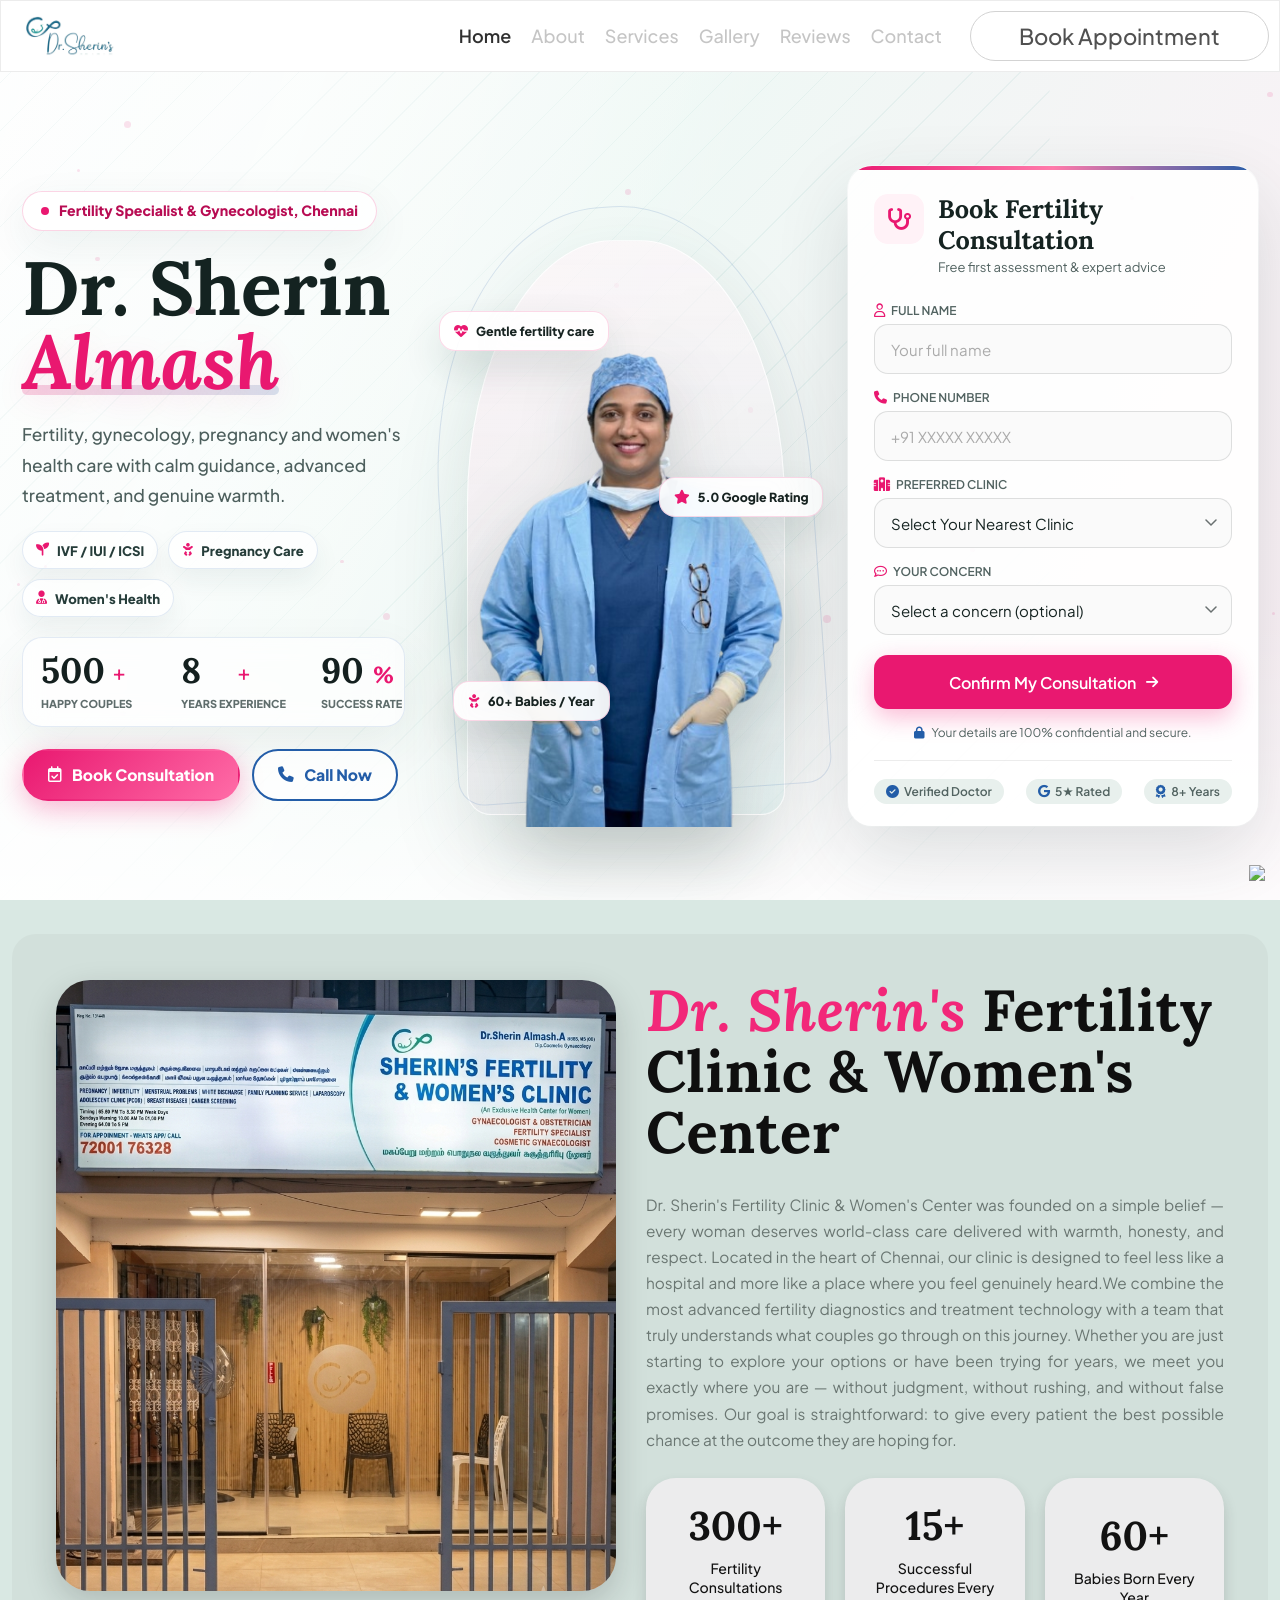
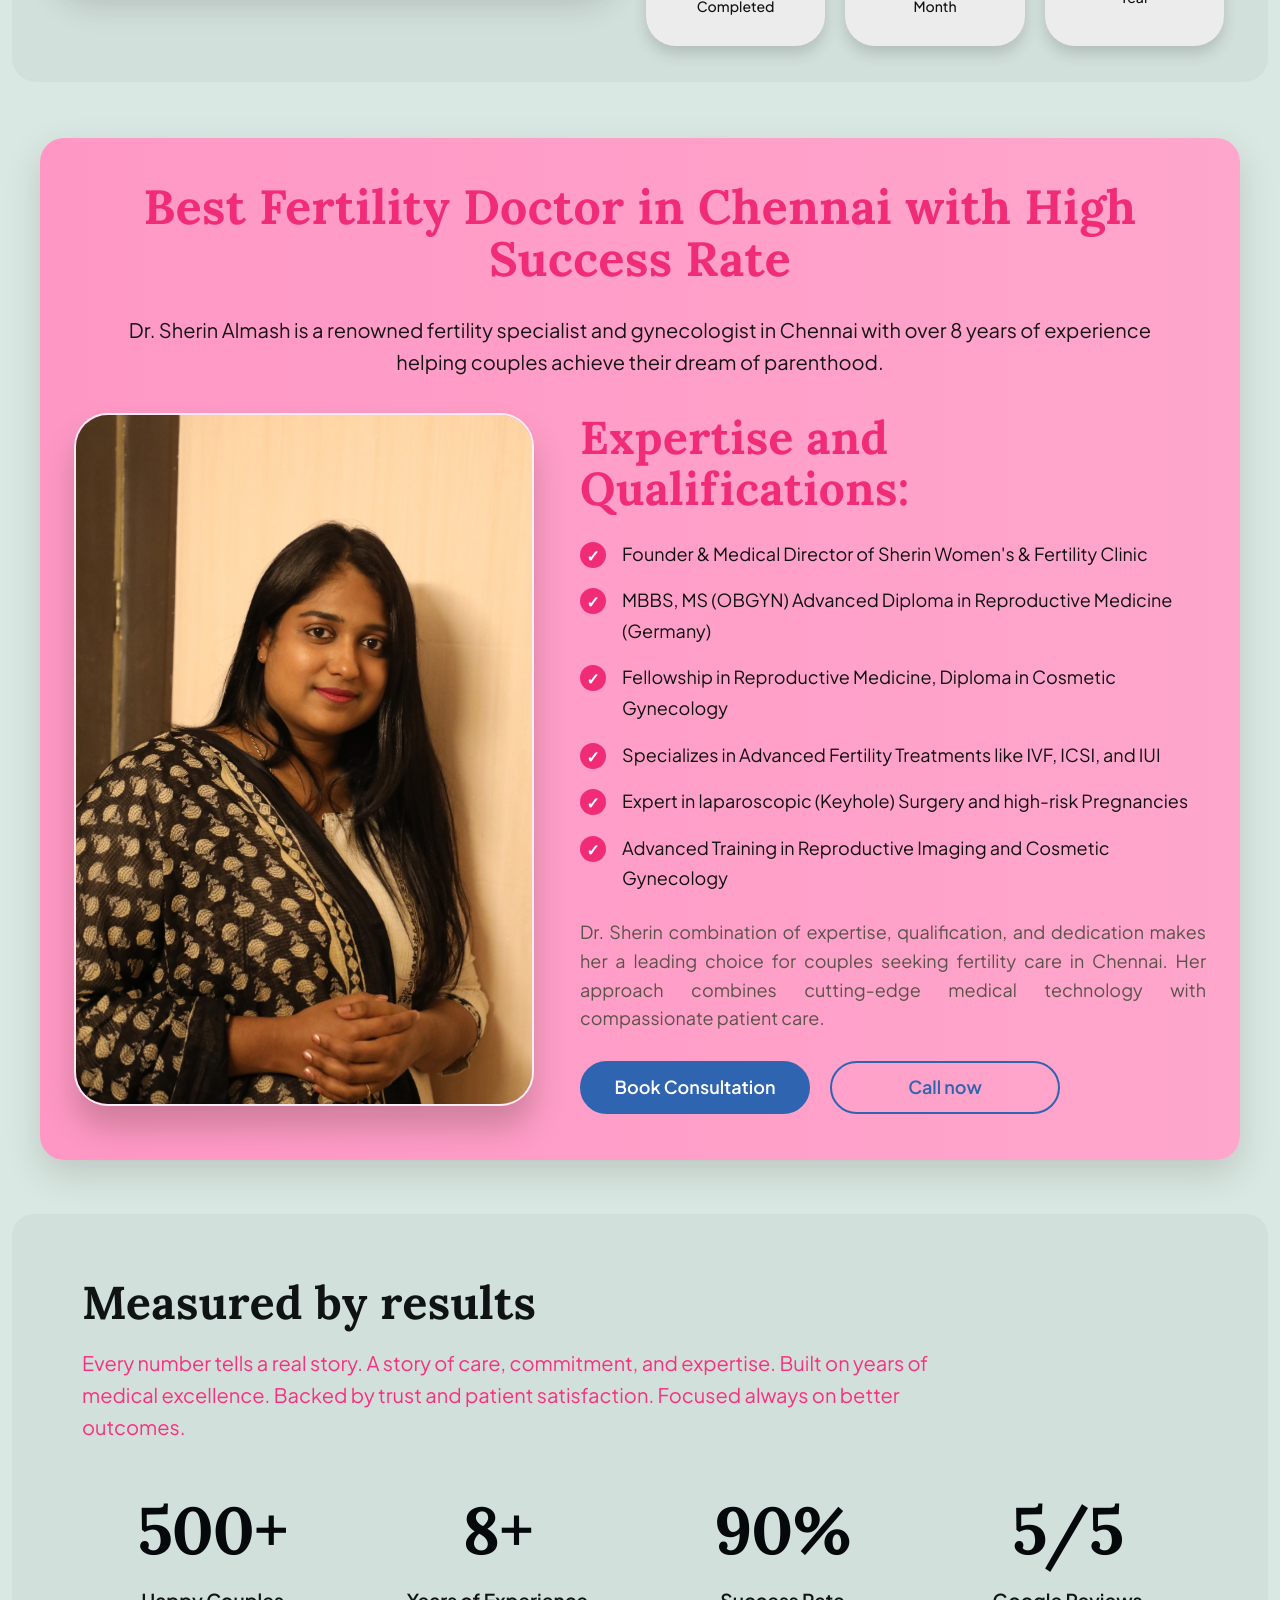
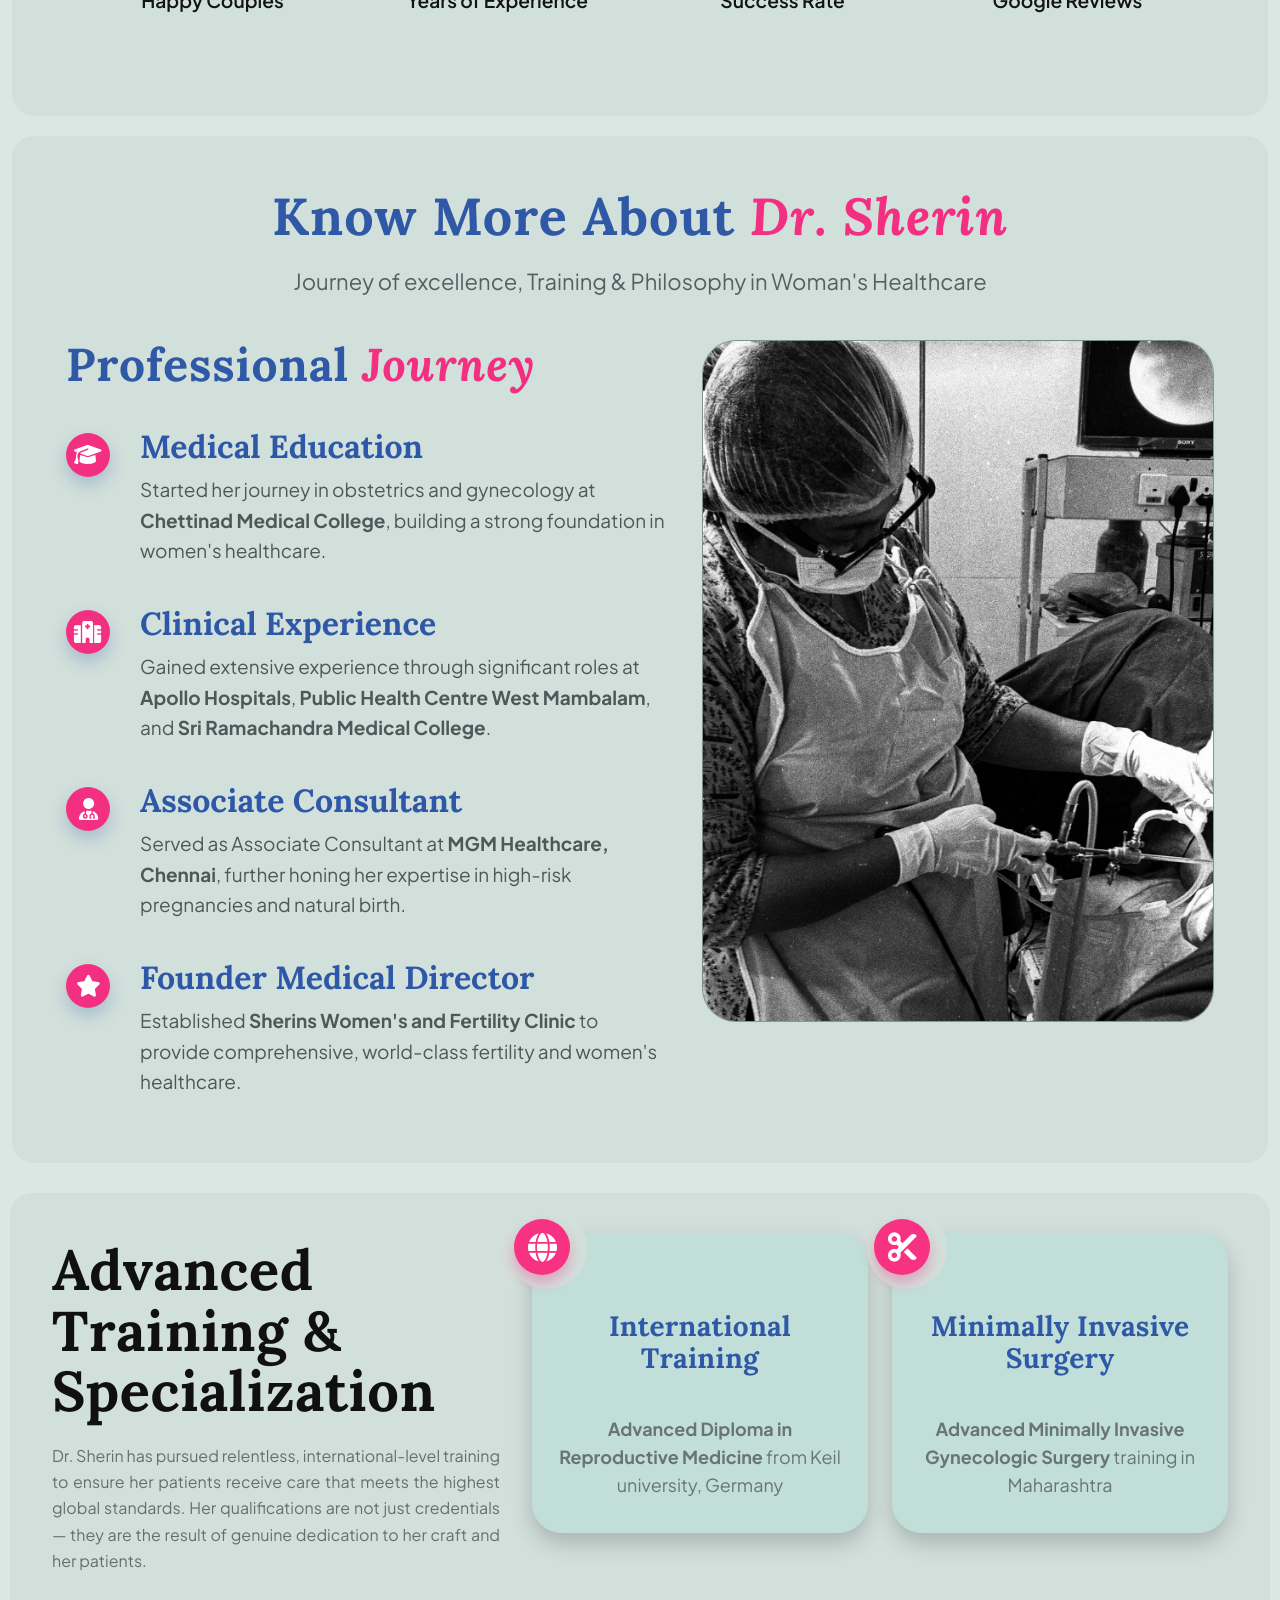
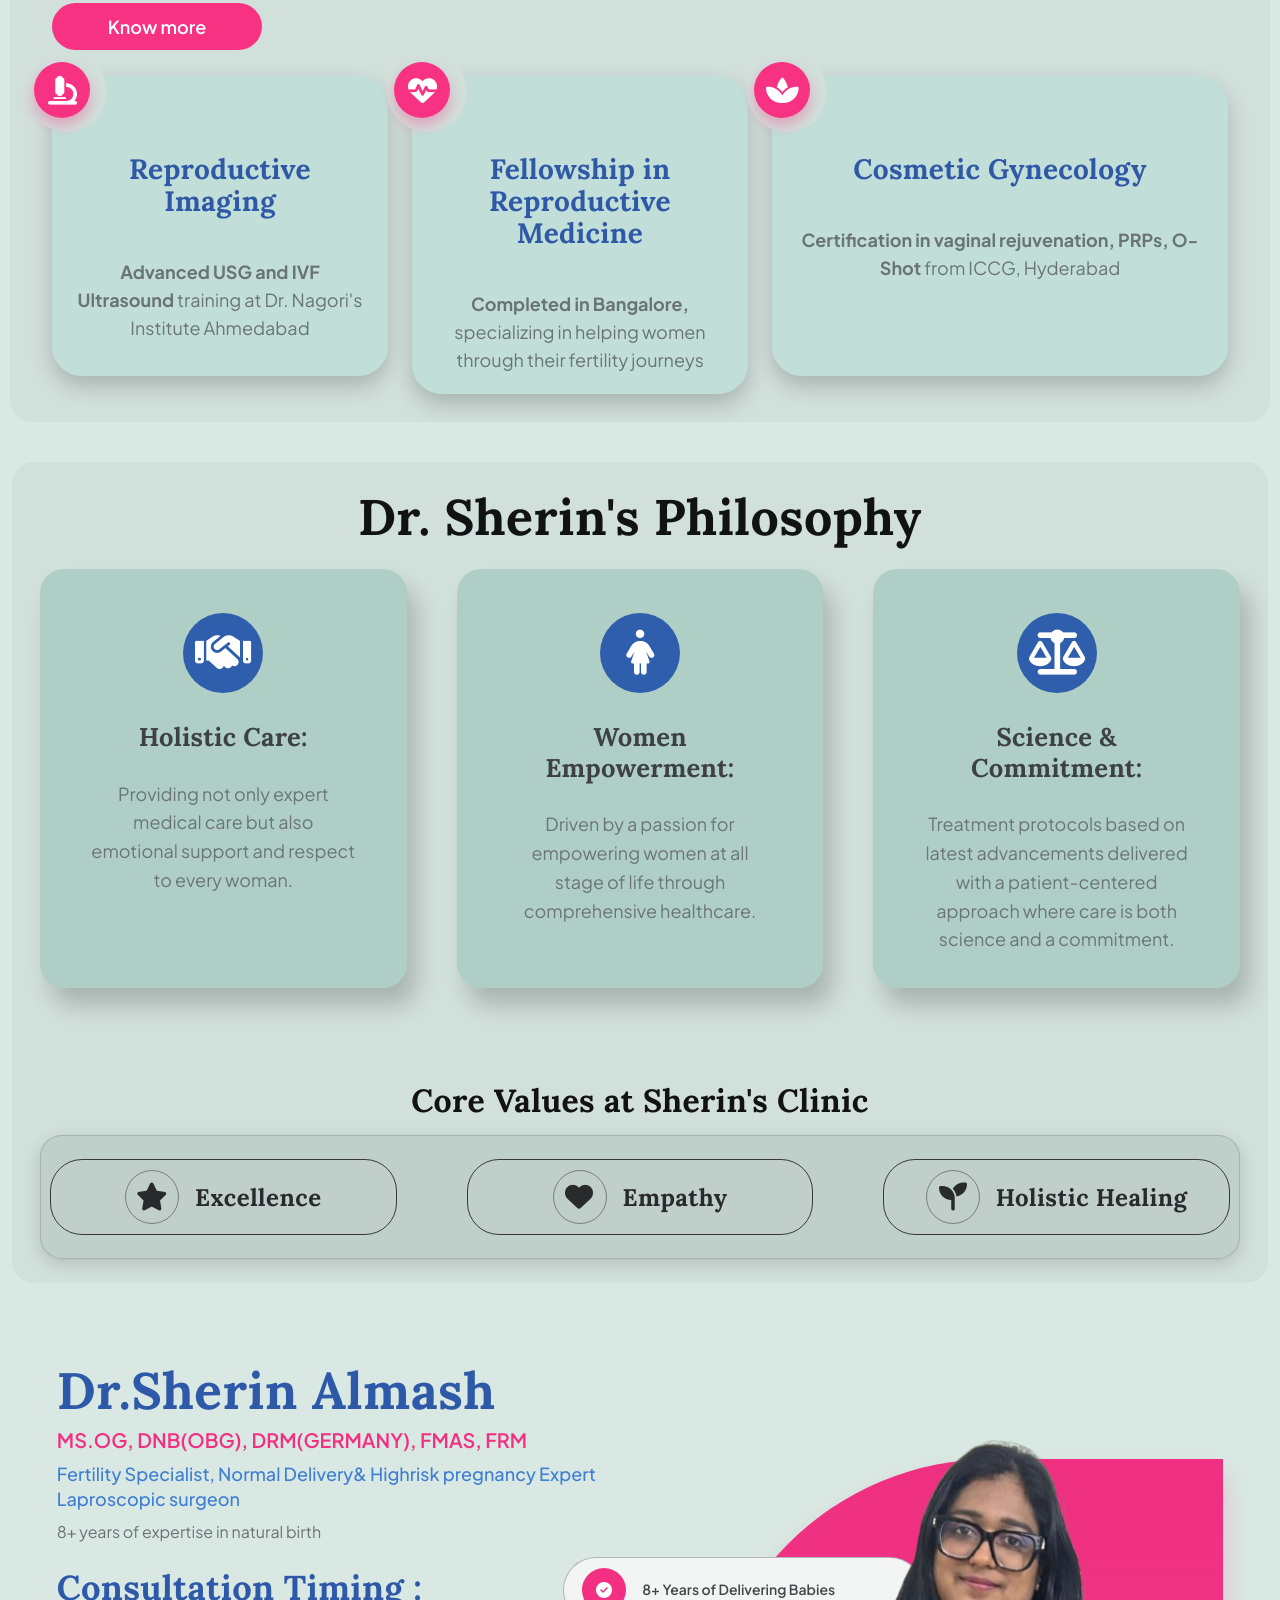
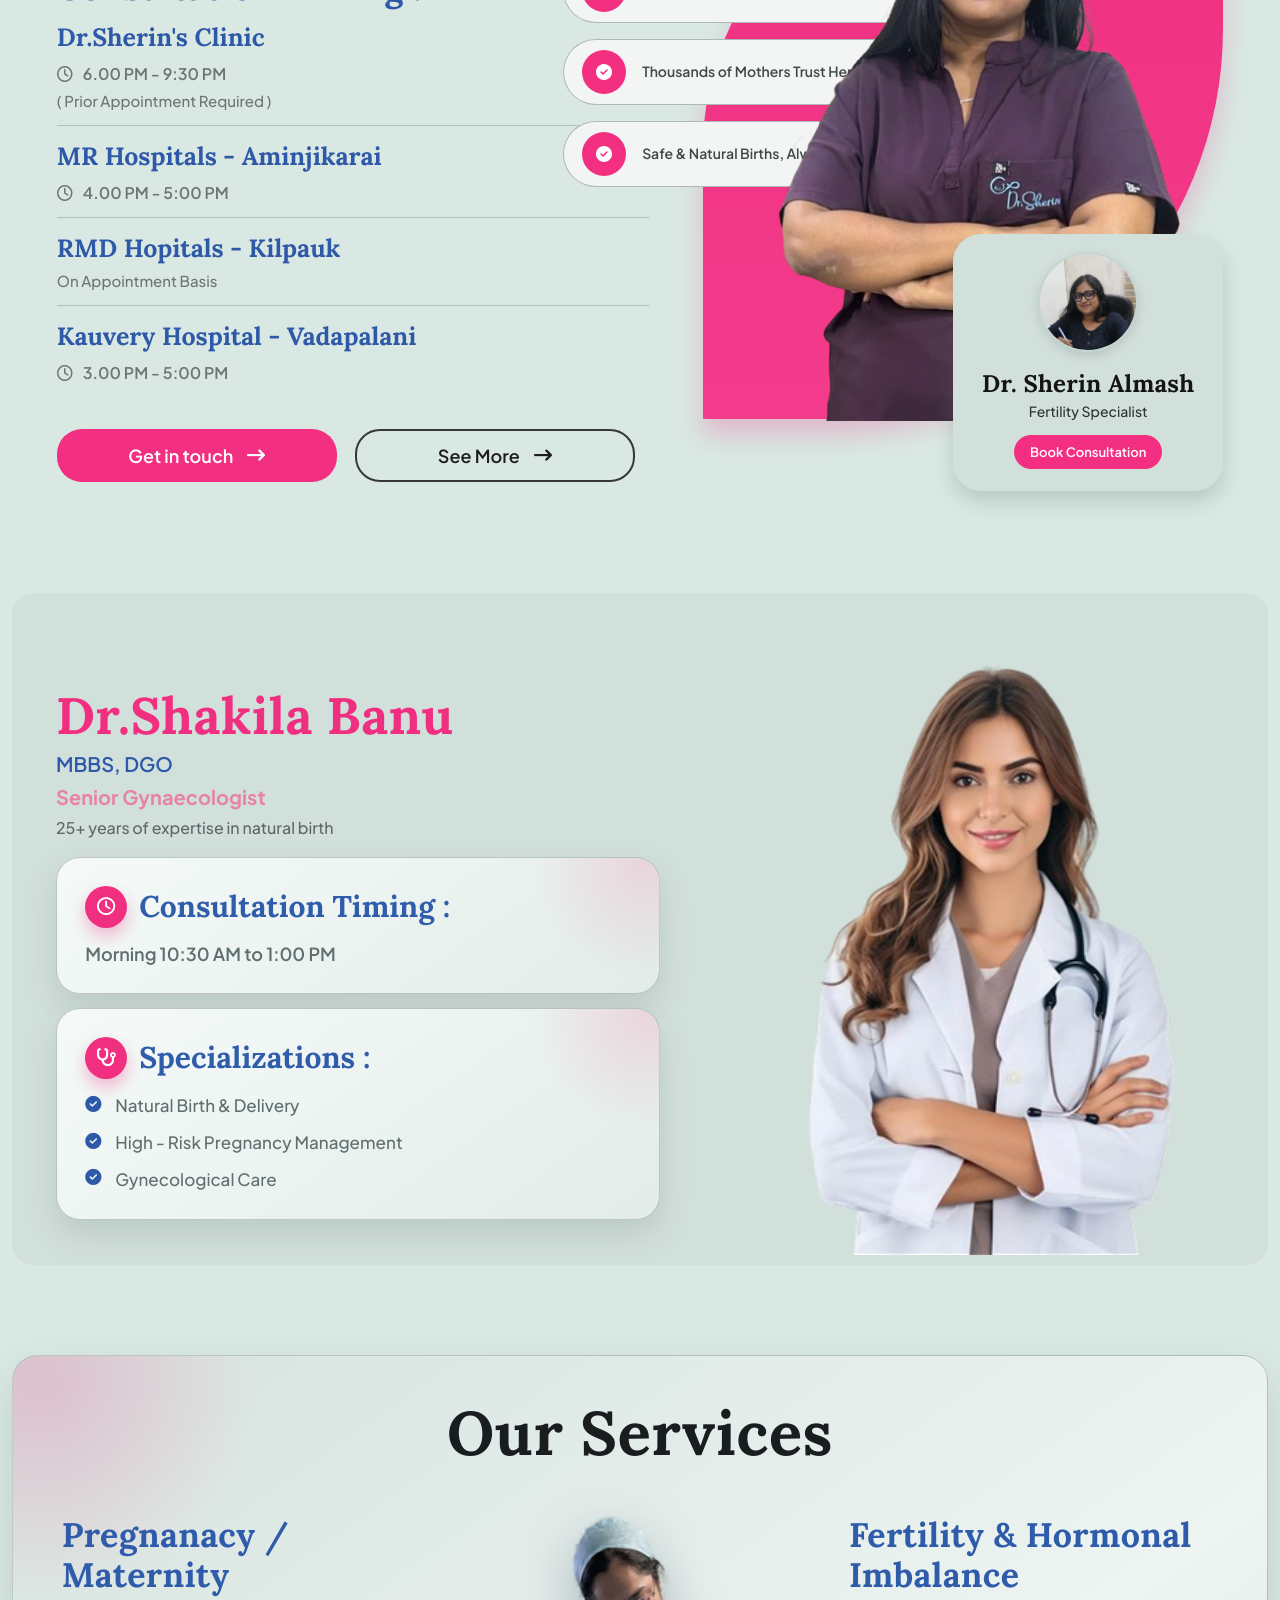
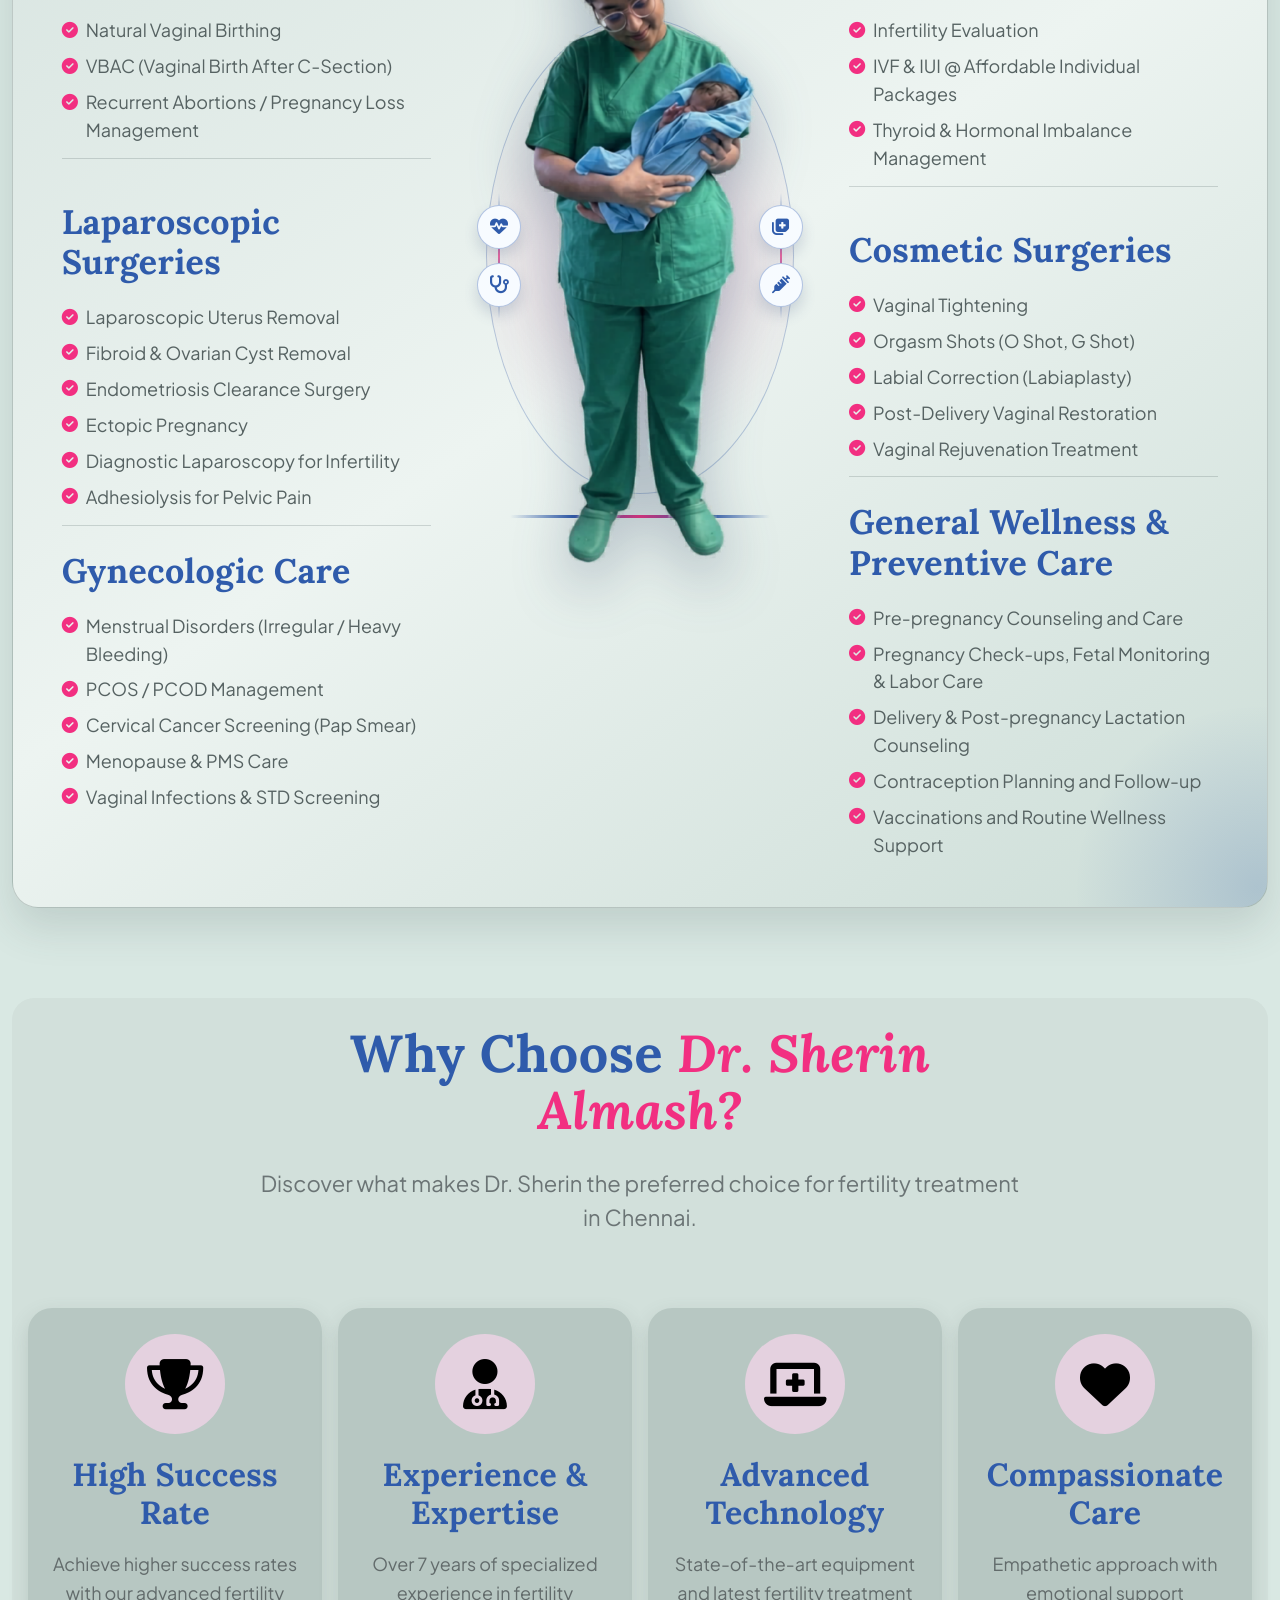
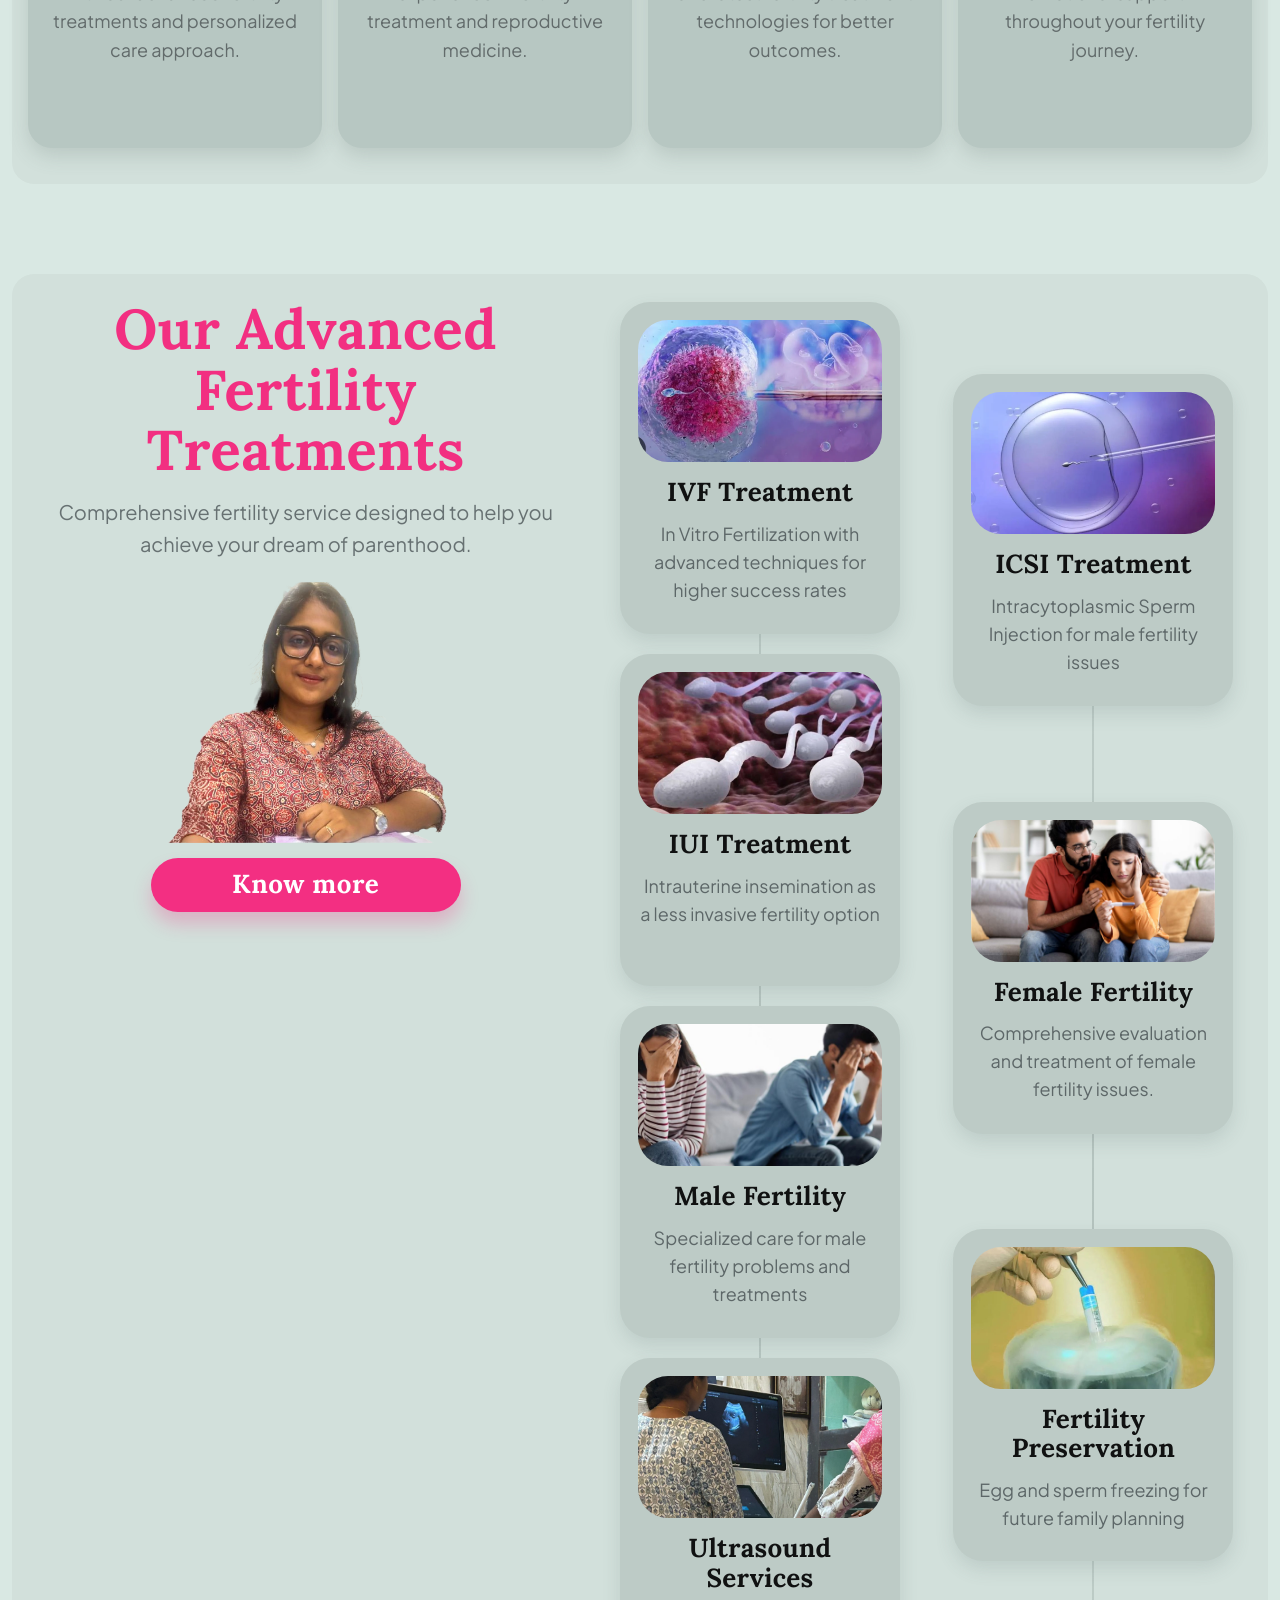
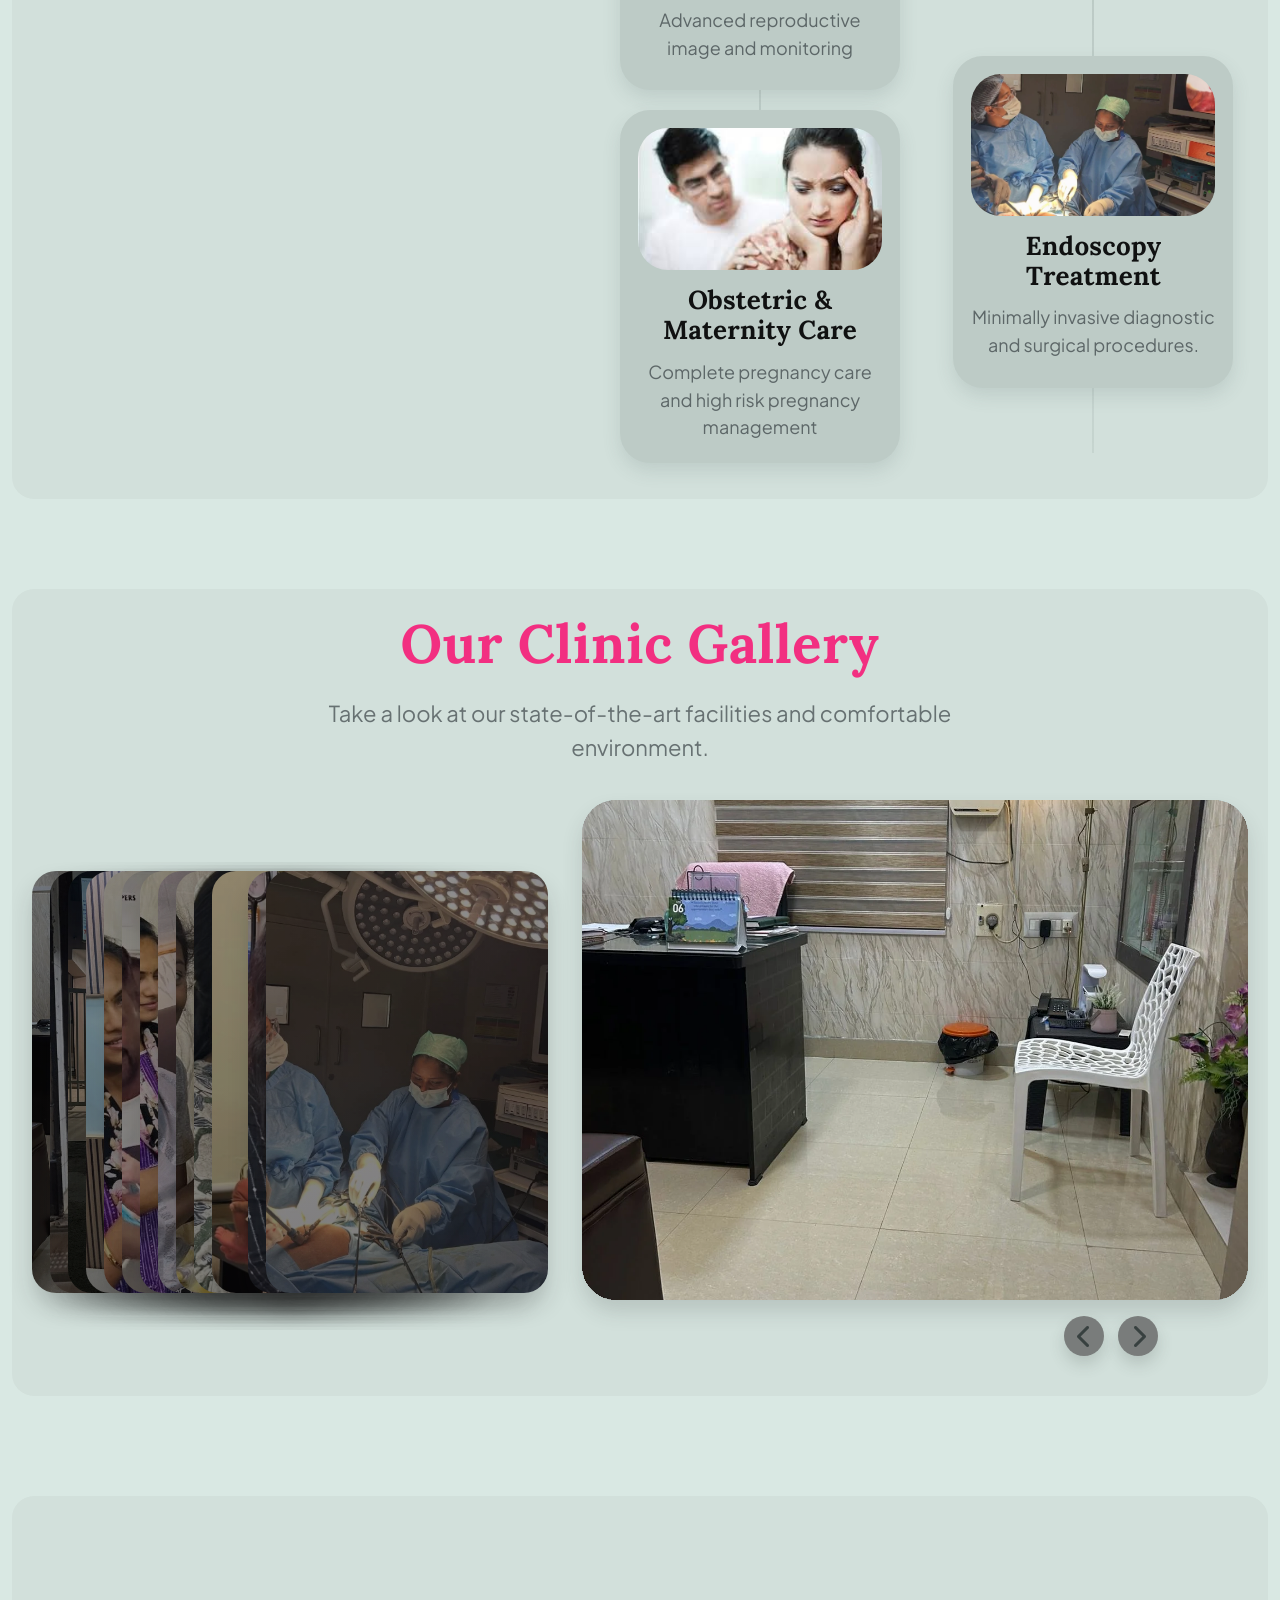
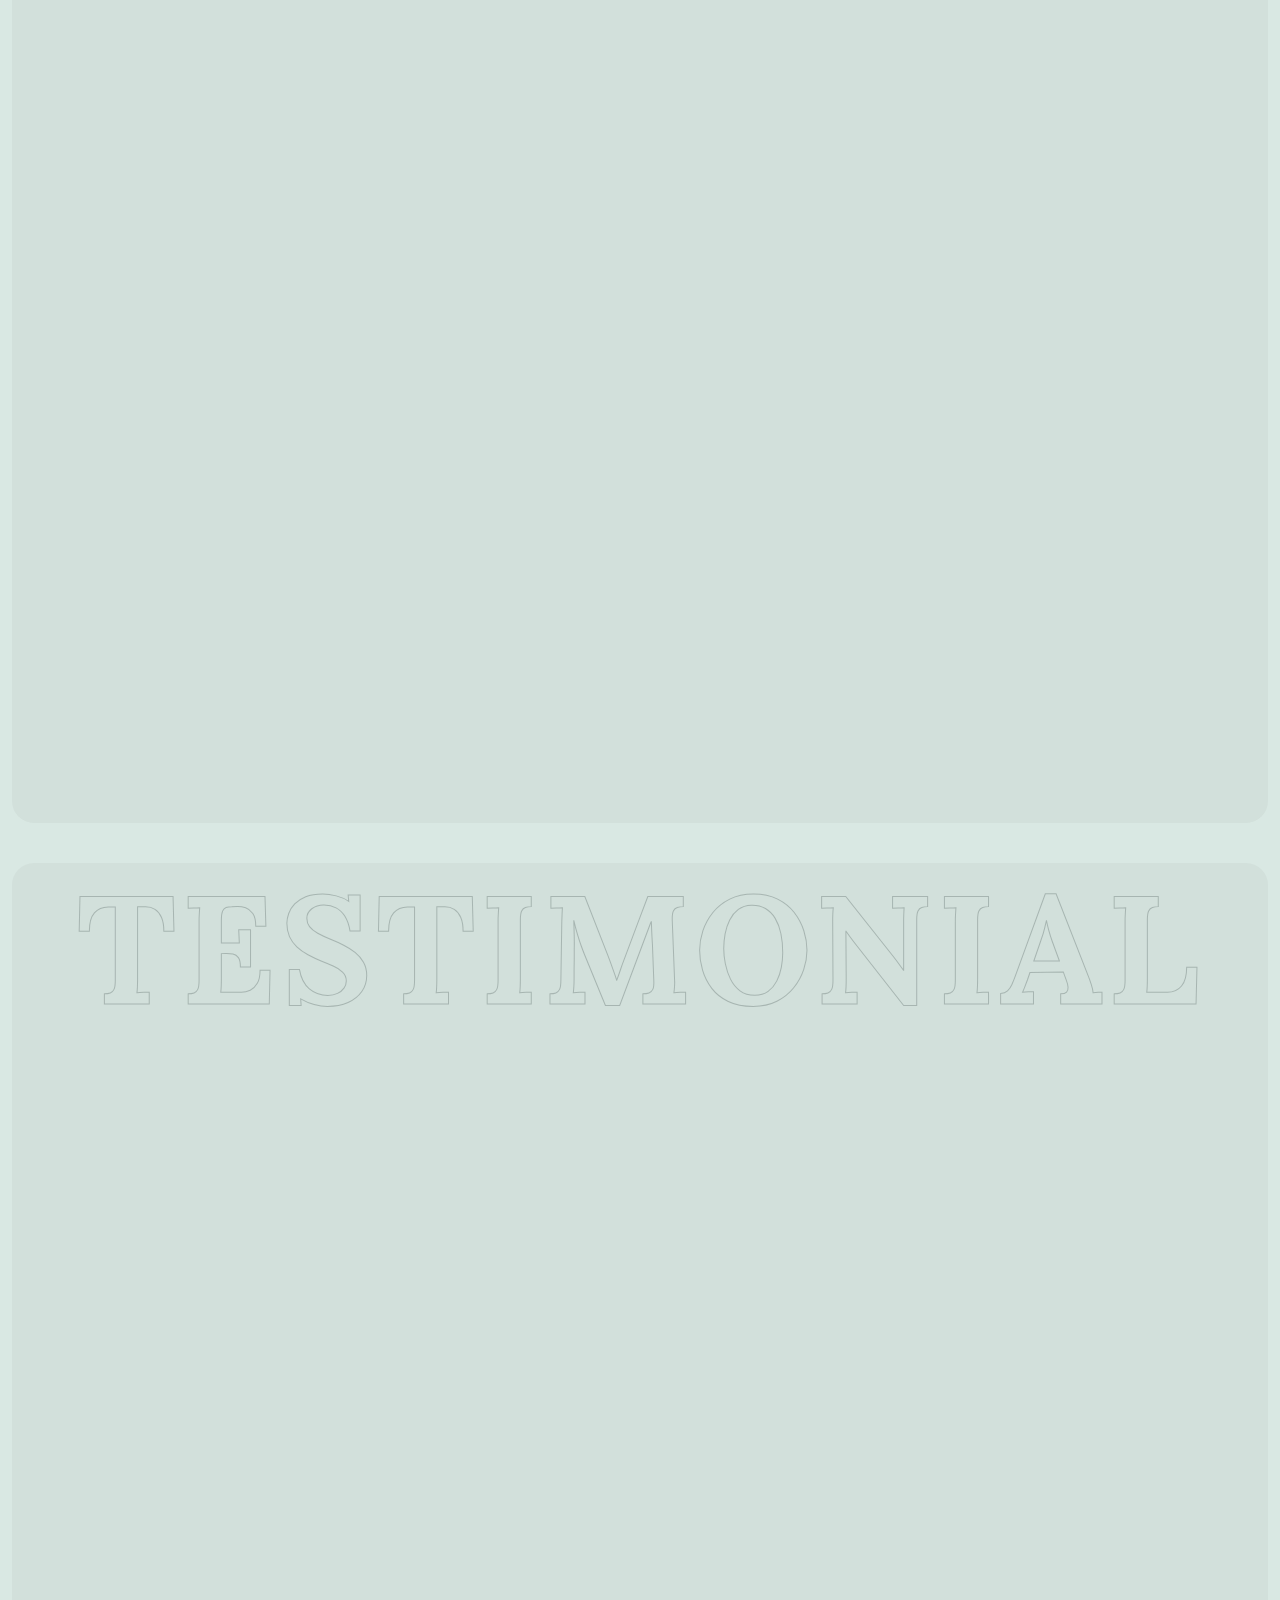
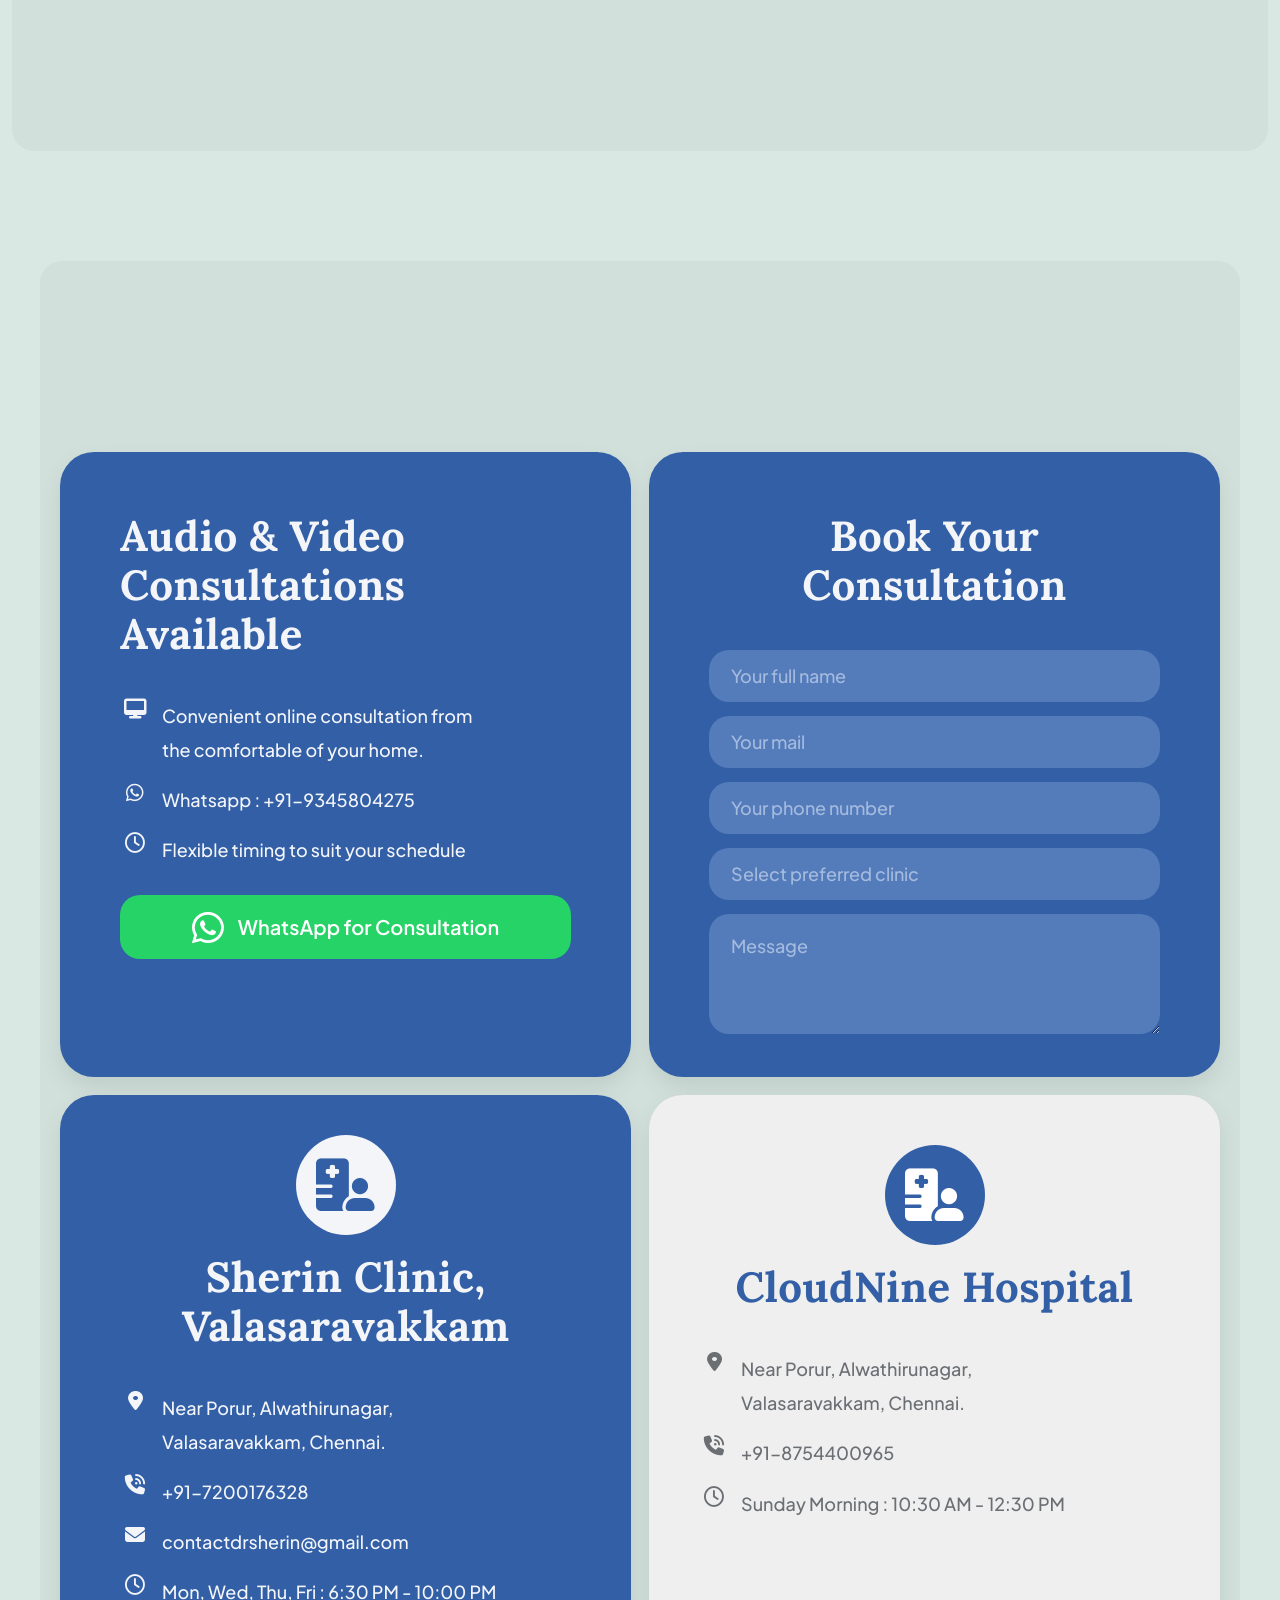
==== commit ddd5188b: "update" ====
--- a/index.html
+++ b/index.html
@@ -1,15 +1,19 @@
 <!DOCTYPE html>
 <html lang="en">
+
 <head>
     <meta charset="UTF-8">
     <meta name="viewport" content="width=device-width, initial-scale=1.0">
     <title>Dr.Sherin</title>
     <link rel="preconnect" href="https://fonts.googleapis.com">
     <link rel="preconnect" href="https://fonts.gstatic.com" crossorigin>
-    <link href="https://fonts.googleapis.com/css2?family=Playfair+Display:wght@500;700&family=Poppins:wght@400;500;600;700&display=swap" rel="stylesheet">
+    <link
+        href="https://fonts.googleapis.com/css2?family=Lora:wght@500;600;700&family=Plus+Jakarta+Sans:wght@400;500;600;700;800&display=swap"
+        rel="stylesheet">
     <link rel="stylesheet" href="https://cdnjs.cloudflare.com/ajax/libs/font-awesome/6.5.2/css/all.min.css">
     <link rel="stylesheet" href="style.css">
 </head>
+
 <body>
     <header class="top-header">
         <nav class="navbar">
@@ -17,7 +21,8 @@
                 <img src="./img/Logo.webp" alt="Dr.Sherin Almash logo">
             </a>
 
-            <button class="nav-toggle" type="button" aria-label="Toggle menu" aria-expanded="false" aria-controls="navMenu">
+            <button class="nav-toggle" type="button" aria-label="Toggle menu" aria-expanded="false"
+                aria-controls="navMenu">
                 <span></span>
                 <span></span>
                 <span></span>
@@ -26,33 +31,31 @@
             <div class="nav-menu" id="navMenu">
                 <ul class="nav-links">
                     <li><a class="active" href="#">Home</a></li>
-                    <li><a href="about">About</a></li>
-                    <li><a href="#">Services</a></li>
-                    <li><a href="#">Gallery</a></li>
-                    <li><a href="#">Reviews</a></li>
-                    <li><a href="#">Contact</a></li>
+                    <li><a href="#about">About</a></li>
+                    <li><a href="#advanced-treatments">Services</a></li>
+                    <li><a href="#gallery">Gallery</a></li>
+                    <li><a href="#testimonials">Reviews</a></li>
+                    <li><a href="#contact-us">Contact</a></li>
                 </ul>
 
-                <button class="appointment-btn" type="button">Book Appointment</button>
+                <button class="appointment-btn" type="button"><a href="#contact-us">Book Appointment</a></button>
             </div>
         </nav>
     </header>
 
-    <section class="hero-section" id="hero">
+    <!-- <section class="hero-section" id="hero">
         <div class="hero-bubbles" id="heroBubbles" aria-hidden="true"></div>
 
         <div class="hero-grid">
             <div class="hero-card">
-                <h2>Lorem</h2>
+                <h2>Your Path to Parenthood Starts Here</h2>
                 <p>
-                    Lorem ipsum dolor sit amet, consectetur
-                    adipiscing elit, sed do eiusmod tempor incididunt
-                    ut labore et dolore magna aliqua.
+                    Specialized fertility care built around you — not just your diagnosis.
                 </p>
 
-                <div class="hero-card-field">Lorem ipsum lorem</div>
-                <div class="hero-card-field">Lorem ipsum lorem</div>
-                <div class="hero-card-field short">Lorem ipsum</div>
+                <div class="hero-card-field">Treatments Made for You</div>
+                <div class="hero-card-field">Latest Fertility Technology</div>
+                <div class="hero-card-field ">Care Without Judgment</div>
             </div>
 
             <div class="hero-copy">
@@ -67,56 +70,226 @@
             </div>
         </div>
 
-        <img class="doctor-image" src="./img/d1.png" alt="Doctor portrait">
+        <img class="doctor-image" src="./img/Sherindoc3 (2).png" alt="Doctor portrait">
 
         <p class="hero-note">
-            Lorem Ipsum is simply dummy text of the printing and
-            Lorem Ipsum has been the industry's standard dummy
-            when an unknown printer took a galley of type and .
+            Hundreds of Chennai families have walked in with worry and left with hope. Dr. Sherin makes even the hardest
+            days feel manageable.
+
         </p>
 
         <div class="hero-title-lockup">
-            <span class="hero-title-top"><span class="top-text">The Best Medical</span></span>
-            <span class="hero-title-bottom">and Treatment Center for You</span>
-        </div>
-    </section>
+            <span class="hero-title-top"><span class="top-text">The Best Gynecologist</span></span>
+            <span class="hero-title-bottom">& Fertility Specialist For You in Chennai</span>
+        </div>
+    </section> -->
+
+   <section id="hero" class="hero-section">
+
+  <div class="hero-bg-blobs" aria-hidden="true">
+    <span class="blob blob-1"> </span>
+    <span class="blob blob-2"> </span>
+    <span class="blob blob-3"> </span>
+  </div>
+
+  <div class="hero-particles" id="heroParticles" aria-hidden="true"></div>
+ 
+  <div class="hero-container">
+
+    <div class="hero-left">
+
+      <div class="hero-badge" data-anim="fade-down">
+        <span class="hero-badge-dot"></span>
+        Fertility Specialist &amp; Gynecologist, Chennai
+      </div>
+ 
+      <h1 class="hero-heading" data-anim="fade-up">
+        Dr. Sherin<br />
+        <em class="hero-heading-em">Almash</em>
+      </h1>
+
+      <p class="hero-tagline" data-anim="fade-up" data-delay="0.15">
+        Fertility, gynecology, pregnancy and women's health care with calm guidance,
+        advanced treatment, and genuine warmth.
+      </p>
+
+      <div class="hero-care-row" data-anim="fade-up" data-delay="0.2" aria-label="Specialist care areas">
+        <span><i class="fa-solid fa-seedling" aria-hidden="true"></i> IVF / IUI / ICSI</span>
+        <span><i class="fa-solid fa-baby" aria-hidden="true"></i> Pregnancy Care</span>
+        <span><i class="fa-solid fa-user-doctor" aria-hidden="true"></i> Women's Health</span>
+      </div>
+
+      <!-- Stats row -->
+      <div class="hero-stats" data-anim="fade-up" data-delay="0.25">
+        <div class="hero-stat">
+          <span class="hero-stat-num" data-count="500">0</span><span class="hero-stat-suf">+</span>
+          <span class="hero-stat-label">Happy Couples</span>
+        </div>
+        <div class="hero-stat-divider"></div>
+        <div class="hero-stat">
+          <span class="hero-stat-num" data-count="8">0</span><span class="hero-stat-suf">+</span>
+          <span class="hero-stat-label">Years Experience</span>
+        </div>
+        <div class="hero-stat-divider"></div>
+        <div class="hero-stat">
+          <span class="hero-stat-num" data-count="90">0</span><span class="hero-stat-suf">%</span>
+          <span class="hero-stat-label">Success Rate</span>
+        </div>
+      </div>
+ 
+      <!-- CTA Buttons -->
+      <div class="hero-actions" data-anim="fade-up" data-delay="0.35">
+        <a href="#contact-us" class="hero-btn hero-btn-primary">
+          <i class="fa-regular fa-calendar-check" aria-hidden="true"></i>
+          Book Consultation
+        </a>
+        <a href="tel:+917200176328" class="hero-btn hero-btn-outline">
+          <i class="fa-solid fa-phone" aria-hidden="true"></i>
+          Call Now
+        </a>
+      </div>
+ 
+      
+
+     
+
+    </div><!-- /.hero-left -->
+
+    <!-- CENTER: Doctor image block -->
+    <div class="hero-doctor-wrap" data-anim="fade-up" data-delay="0.1">
+      <div class="hero-doctor-glow" aria-hidden="true"></div>
+      <img src="./img/dr-2.png"
+        alt="Dr. Sherin Almash - Fertility Specialist"
+        class="hero-doctor-img" />
+       
+      <div class="hero-float-pill pill-1" aria-hidden="true">
+        <i class="fa-solid fa-heart-pulse"></i> Gentle fertility care
+      </div>
+      <div class="hero-float-pill pill-2" aria-hidden="true">
+      <i class="fa-solid fa-star"></i> 5.0 Google Rating
+      </div>
+      <div class="hero-float-pill pill-3" aria-hidden="true">
+      <i class="fa-solid fa-baby"></i> 60+ Babies / Year
+      </div> 
+    </div>
+ 
+    <!-- RIGHT: Consultation form card -->
+    <div class="hero-right" data-anim="fade-left" data-delay="0.2">
+ 
+      <div class="hero-form-card">
+        <div class="hero-form-top">
+          <span class="hero-form-icon"><i class="fa-solid fa-stethoscope" aria-hidden="true"></i></span>
+          <div>
+            <h3 class="hero-form-title">Book Fertility Consultation</h3>
+            <p class="hero-form-sub">Free first assessment &amp; expert advice</p>
+          </div>
+        </div>
+ 
+        <form class="hero-form" id="heroConsultForm" novalidate>
+ 
+          <div class="hero-field">
+            <label for="hf-name"><i class="fa-regular fa-user" aria-hidden="true"></i> Full Name</label>
+            <input type="text" id="hf-name" name="name" placeholder="Your full name" required />
+          </div>
+ 
+          <div class="hero-field">
+            <label for="hf-phone"><i class="fa-solid fa-phone" aria-hidden="true"></i> Phone Number</label>
+            <input type="tel" id="hf-phone" name="phone" placeholder="+91 XXXXX XXXXX" required />
+          </div>
+ 
+          <div class="hero-field">
+            <label for="hf-clinic"><i class="fa-solid fa-hospital" aria-hidden="true"></i> Preferred Clinic</label>
+            <select id="hf-clinic" name="clinic" required>
+              <option value="">Select Your Nearest Clinic</option>
+              <option value="sherins-clinic">Sherin Clinic, Valasaravakkam</option>
+              <option value="cloudnine">CloudNine Hospital</option>
+              <option value="kauvery">Kauvery Hospital, Vadapalani</option>
+              <option value="online">Audio / Video Consultation</option>
+            </select>
+          </div>
+ 
+          <div class="hero-field">
+            <label for="hf-concern"><i class="fa-regular fa-comment-dots" aria-hidden="true"></i> Your Concern</label>
+            <select id="hf-concern" name="concern">
+              <option value="">Select a concern (optional)</option>
+              <option value="ivf">IVF / ICSI Treatment</option>
+              <option value="iui">IUI Treatment</option>
+              <option value="pcos">PCOS / Hormonal Imbalance</option>
+              <option value="pregnancy">Pregnancy / Maternity Care</option>
+              <option value="other">Other</option>
+            </select>
+          </div>
+ 
+          <button type="submit" class="hero-form-submit">
+            Confirm My Consultation
+            <i class="fa-solid fa-arrow-right" aria-hidden="true"></i>
+          </button>
+ 
+          <p class="hero-form-note">
+            <i class="fa-solid fa-lock" aria-hidden="true"></i>
+            Your details are 100% confidential and secure.
+          </p>
+ 
+        </form>
+ 
+        <!-- Trust badges -->
+        <div class="hero-trust-row">
+          <span class="hero-trust-badge">
+            <i class="fa-solid fa-circle-check" aria-hidden="true"></i> Verified Doctor
+          </span>
+          <span class="hero-trust-badge">
+            <i class="fa-brands fa-google" aria-hidden="true"></i> 5★ Rated
+          </span>
+          <span class="hero-trust-badge">
+            <i class="fa-solid fa-award" aria-hidden="true"></i> 8+ Years
+          </span>
+        </div>
+ 
+      </div><!-- /.hero-form-card -->
+ 
+    </div><!-- /.hero-right -->
+ 
+  </div><!-- /.hero-container -->
+ 
+</section>
 
     <section class="about-section" id="about">
         <div class="about-layout">
             <figure class="about-image-wrap">
-                <img src="./img/about.png" alt="Hospital room interior" class="about-image">
+                <img src="./img/about-img-new.png" alt="Modern fertility clinic interior" class="about-image">
             </figure>
 
             <div class="about-content">
                 <h2 class="about-title">
-                    About Our Center Mind<span>Care</span>
+                    <span>Dr. Sherin's</span> Fertility Clinic & Women's Center
+
                 </h2>
 
                 <p class="about-text">
-                    Lorem ipsum, or lipsum as it is sometimes known, is dummy text used in laying
-                    out print, graphic or web designs. The passage is attributed to an unknown
-                    typesetter in the 15th century who is thought to have scrambled parts of
-                    "Cicero's De Finibus Bonorum et Malorum" for use in a type specimen book. It usually
-                    begins with: "Lorem ipsum dolor sit amet, consectetur adipiscing elit, sed do
-                    eiusmod tempor incididunt ut labore et dolore magna aliqua."
-                    The purpose of lorem ipsum is to create a natural looking block of text
-                    (sentence, paragraph, page, etc.) that does not distract from the layout.
-                </p>
+                   Dr. Sherin's Fertility Clinic & Women's Center was founded on a simple belief — every woman deserves
+                    world-class care delivered with warmth, honesty, and respect. Located in the heart of Chennai, our
+                    clinic is designed to feel less like a hospital and more like a place where you feel genuinely
+                    heard.We combine the most advanced fertility diagnostics and treatment technology with a team that
+                    truly understands what couples go through on this journey. Whether you are just starting to explore
+                    your options or have been trying for years, we meet you exactly where you are — without judgment,
+                    without rushing, and without false promises.
+                    Our goal is straightforward: to give every patient the best possible chance at the outcome they are
+                    hoping for.</p>
 
                 <div class="about-stats">
-                    <article class="about-stat is-active">
-                        <h3>600</h3>
-                        <p>Lorem ipsum dolor amet, consectetur adi</p>
+                    <article class="about-stat">
+                        <h3>300+</h3>
+                        <p>Fertility Consultations Completed</p>
                     </article>
 
                     <article class="about-stat">
-                        <h3>30</h3>
-                        <p>Lorem ipsum dolor amet, consectetur adi</p>
+                        <h3>15+</h3>
+                        <p>Successful Procedures Every Month</p>
                     </article>
 
                     <article class="about-stat">
-                        <h3>60</h3>
-                        <p>Lorem ipsum dolor amet, consectetur adi</p>
+                        <h3>60+</h3>
+                        <p>Babies Born Every Year</p>
                     </article>
                 </div>
             </div>
@@ -135,7 +308,7 @@
 
             <div class="expertise-layout">
                 <figure class="expertise-image-wrap reveal-on-scroll">
-                    <img src="./img/S3.png" alt="Doctor portrait" class="expertise-image">
+                    <img src="./img/img-1.JPG" alt="Doctor portrait" class="expertise-image">
                 </figure>
 
                 <div class="expertise-content reveal-on-scroll">
@@ -158,8 +331,8 @@
                     </p>
 
                     <div class="expertise-actions">
-                        <a href="#" class="expertise-btn primary">Book Consultation</a>
-                        <a href="#" class="expertise-btn outline">Call now</a>
+                        <a href="#contact-us" class="expertise-btn primary">Book Consultation</a>
+                        <a href="tel:+917200176328" class="expertise-btn outline">Call now</a>
                     </div>
                 </div>
             </div>
@@ -229,7 +402,8 @@
                                 <h4>Clinical Experience</h4>
                                 <p>
                                     Gained extensive experience through significant roles at
-                                    <strong>Apollo Hospitals</strong>, <strong>Public Health Centre West Mambalam</strong>,
+                                    <strong>Apollo Hospitals</strong>, <strong>Public Health Centre West
+                                        Mambalam</strong>,
                                     and <strong>Sri Ramachandra Medical College</strong>.
                                 </p>
                             </div>
@@ -260,7 +434,7 @@
                 </div>
 
                 <figure class="journey-media reveal-on-scroll">
-                    <img src="./img/S3.png" alt="Dr. Sherin profile" class="journey-image">
+                    <img src="./img/Sherin doc 4.jpg.jpeg" alt="Dr. Sherin profile" class="journey-image">
                 </figure>
             </div>
         </div>
@@ -272,9 +446,10 @@
                 <div class="training-intro reveal-on-scroll">
                     <h2>Advanced Training &amp; Specialization</h2>
                     <p>
-                        Lorem Ipsum is simply dummy text of the printing and typesetting industry.
-                        Lorem Ipsum has been the industry's standard dummy text ever since the 1500s,
-                        when an unknown printer took a galley of type and scrambled it to make a type specimen book.
+                        Dr. Sherin has pursued relentless, international-level training to ensure her patients receive
+                        care that meets the highest global standards. Her qualifications are not just credentials — they
+                        are the result of genuine dedication to her craft and her patients.
+
                     </p>
                     <a href="#" class="training-cta">Know more</a>
                 </div>
@@ -307,7 +482,8 @@
                     <span class="training-card-icon" aria-hidden="true"><i class="fa-solid fa-heart-pulse"></i></span>
                     <h3>Fellowship in Reproductive Medicine</h3>
                     <p>
-                        <strong>Completed in Bangalore,</strong> specializing in helping women through their fertility journeys
+                        <strong>Completed in Bangalore,</strong> specializing in helping women through their fertility
+                        journeys
                     </p>
                 </article>
 
@@ -364,64 +540,16 @@
             </div>
         </div>
 
+
+        <!-- -->
+
         <div class="doctor-showcase">
             <div class="doctor-details reveal-on-scroll">
-                <h3>Dr.Shakila Banu</h3>
-                <p class="degree">MBBS, DGO</p>
-                <p class="role">Senior Gynaecologist</p>
-                <p class="experience">25+ years of expertise in natural birth</p>
-
-                <div class="details-block">
-                    <h4>Consultation Timing :</h4>
-                    <p class="timing"><span><i class="fa-regular fa-clock"></i></span>Morning 10:30 AM to 1:00 PM</p>
-                </div>
-
-                <div class="details-block">
-                    <h4>Specializations :</h4>
-                    <ul>
-                        <li>Natural Birth &amp; Delivery</li>
-                        <li>High - Risk Pregnancy Management</li>
-                        <li>Gynecological Care</li>
-                    </ul>
-                </div>
-
-                <div class="doctor-actions">
-                    <a href="#" class="btn-pink">Get in touch <span><i class="fa-solid fa-arrow-right-long"></i></span></a>
-                    <a href="#" class="btn-outline-dark">See More <span><i class="fa-solid fa-arrow-right-long"></i></span></a>
-                </div>
-            </div>
-
-            <div class="doctor-visual reveal-on-scroll">
-                <div class="doctor-back-shape"></div>
-                <img src="./img/d2.png" alt="Dr. Shakila Banu" class="doctor-main-image">
-
-                <div class="doctor-info-strips">
-                    <div class="info-strip active"><span><i class="fa-solid fa-circle-check"></i></span>Lorem ipsum lorem ipsum</div>
-                    <div class="info-strip"><span><i class="fa-solid fa-circle-dot"></i></span>Lorem ipsum lorem ipsum</div>
-                    <div class="info-strip"><span><i class="fa-solid fa-circle-dot"></i></span>Lorem ipsum lorem ipsum</div>
-                </div>
-
-                <article class="mini-profile-card">
-                    <img src="./img/d3.png" alt="Dr. Shakila Banu profile thumbnail">
-                    <h5>Dr. Shakila banu</h5>
-                    <p>Senior Gynaecologist</p>
-                    <a href="#">Book Consultation</a>
-                </article>
-            </div>
-        </div>
-    </section>
-
-    <section class="consultation-section" id="consultation">
-        <div class="consultation-shell">
-            <header class="consultation-header reveal-on-scroll">
-                <h2>Dr.Sherin Almash</h2>
-                <p class="consult-qual">MBBS, MS.OG. DNB DRM (GERMANY), FMAS, FRM.</p>
-                <p class="consult-role">Fertility Specialist, Laproscopic surgeon</p>
-            </header>
-
-            <div class="consultation-layout">
-                <div class="consultation-timings">
-                    <h3 class="reveal-on-scroll">Consultation Timing :</h3>
+                <h3>Dr.Sherin Almash</h3>
+                <p class="degree">MS.OG, DNB(OBG), DRM(GERMANY), FMAS, FRM</p>
+                <p class="role">Fertility Specialist, Normal Delivery& Highrisk pregnancy Expert Laproscopic surgeon</p>
+                <p class="experience">8+ years of expertise in natural birth</p>
+                <h3 class="consult-title reveal-on-scroll">Consultation Timing :</h3>
 
                     <article class="consult-item reveal-on-scroll">
                         <h4>Dr.Sherin's Clinic</h4>
@@ -443,42 +571,169 @@
                         <h4>Kauvery Hospital - Vadapalani</h4>
                         <p class="consult-time"><span><i class="fa-regular fa-clock"></i></span>3.00 PM - 5:00 PM</p>
                     </article>
+
+                <div class="doctor-actions">
+                    <a href="#" class="btn-pink">Get in touch <span><i
+                                class="fa-solid fa-arrow-right-long"></i></span></a>
+                    <a href="#" class="btn-outline-dark">See More <span><i
+                                class="fa-solid fa-arrow-right-long"></i></span></a>
+                </div>
+            </div>
+
+            <div class="doctor-visual reveal-on-scroll">
+                <div class="doctor-back-shape"></div>
+                <img src="./img/dr-13.png" alt="Dr. Shakila Banu" class="doctor-main-image">
+
+                <div class="doctor-info-strips">
+                    <div class="info-strip active"><span><i class="fa-solid fa-circle-check"></i></span>8+ Years of
+                        Delivering Babies</div>
+                    <div class="info-strip active"><span><i class="fa-solid fa-circle-check"></i></span>Thousands of Mothers Trust Her</div>
+                    <div class="info-strip active"><span><i class="fa-solid fa-circle-check"></i></span>Safe & Natural Births, Always</div>
+                </div>
+
+                <article class="mini-profile-card">
+                    <img src="./img/img-3.JPG" alt="Dr. Shakila Banu profile thumbnail">
+                    <h5>Dr. Sherin Almash</h5>
+                    <p>Fertility Specialist</p>
+                    <a href="#contact-us">Book Consultation</a>
+                </article>
+            </div>
+        </div>
+    </section>
+
+    <section class="consultation-section" id="consultation">
+        <div class="consultation-shell">
+            <div class="consultation-layout">
+                <div class="consultation-timings">
+                    <div class="consultation-profile reveal-on-scroll">
+                        <h2>Dr.Shakila Banu</h2>
+                        <p class="consult-qual">MBBS, DGO</p>
+                        <p class="consult-role">Senior Gynaecologist</p>
+                        <p class="consult-experience">25+ years of expertise in natural birth</p>
+                    </div>
+
+                    <div class="consult-box-stack">
+                        <article class="consult-info-box reveal-on-scroll">
+                            <h4><span class="consult-dot"><i class="fa-regular fa-clock"></i></span>Consultation
+                                Timing :</h4>
+                            <p class="timing">Morning 10:30 AM to 1:00 PM</p>
+                        </article>
+
+                        <article class="consult-info-box reveal-on-scroll">
+                            <h4><span class="consult-dot"><i class="fa-solid fa-stethoscope"></i></span>Specializations
+                                :</h4>
+                            <ul class="consult-spec-list">
+                                <li>Natural Birth &amp; Delivery</li>
+                                <li>High - Risk Pregnancy Management</li>
+                                <li>Gynecological Care</li>
+                            </ul>
+                        </article>
+                    </div>
                 </div>
 
                 <figure class="consultation-figure reveal-on-scroll">
-                    <img src="./img/d4.png" alt="Dr. Sherin standing portrait" class="consultation-doc-image">
+                    <img src="./img/d2.png" alt="Dr. Sherin standing portrait" class="consultation-doc-image">
                 </figure>
             </div>
         </div>
     </section>
 
-    <section class="comprehensive-section" id="comprehensive-services">
-        <div class="comprehensive-shell">
-            <h2 class="comprehensive-title reveal-on-scroll">Comprehensive Service :</h2>
-
-            <div class="comprehensive-media reveal-on-scroll"></div>
-
-            <div class="comprehensive-list-grid">
-                <ul class="comprehensive-list reveal-on-scroll">
-                    <li><span><i class="fa-solid fa-check"></i></span>General Wellness and Emergencies</li>
-                    <li><span><i class="fa-solid fa-check"></i></span>Pre-pregnancy counseling and care</li>
-                    <li><span><i class="fa-solid fa-check"></i></span>Pregnancy check-ups, fetal monitoring &amp; labor care</li>
-                    <li><span><i class="fa-solid fa-check"></i></span>Delivery</li>
-                    <li><span><i class="fa-solid fa-check"></i></span>Contraception</li>
-                    <li><span><i class="fa-solid fa-check"></i></span>Infertility counseling</li>
-                </ul>
-
-                <ul class="comprehensive-list reveal-on-scroll">
-                    <li><span><i class="fa-solid fa-check"></i></span>Irregular cycles and fibroids</li>
-                    <li><span><i class="fa-solid fa-check"></i></span>Adolescent Health and PCOS</li>
-                    <li><span><i class="fa-solid fa-check"></i></span>Post-pregnancy care and lactation counseling</li>
-                    <li><span><i class="fa-solid fa-check"></i></span>Cancer screening and follow-up</li>
-                    <li><span><i class="fa-solid fa-check"></i></span>Menopause</li>
-                    <li><span><i class="fa-solid fa-check"></i></span>Vaccinations</li>
-                </ul>
+    <section id="comprehensive-services" class="service-benefits-shell">
+        <header class="service-premium-header reveal-on-scroll">
+            <!-- <p class="service-premium-kicker">Complete Care Programs</p> -->
+            <h2>Our Services</h2>
+          
+        </header>
+
+        <div class="service-premium-layout">
+            <div class="service-column service-column-left">
+                <article class="service-premium-card reveal-on-scroll">
+                    <h3>Pregnanacy / Maternity</h3>
+                    <ul class="service-sub-list">
+                        <li>Natural Vaginal Birthing</li>
+                        <li>VBAC (Vaginal Birth After C-Section)</li>
+                        <li>Recurrent Abortions / Pregnancy Loss Management</li>
+                    </ul>
+                </article>
+
+                <!-- ========= -->
+                <article class="service-premium-card reveal-on-scroll">
+                    <h3>Laparoscopic Surgeries</h3>
+                    <ul class="service-sub-list">
+                        <li>Laparoscopic Uterus Removal</li>
+                        <li>Fibroid &amp; Ovarian Cyst Removal</li>
+                        <li>Endometriosis Clearance Surgery</li>
+                        <li>Ectopic Pregnancy</li>
+                        <li>Diagnostic Laparoscopy for Infertility</li>
+                        <li>Adhesiolysis for Pelvic Pain</li>
+                    </ul>
+                </article>
+             
+
+                <article class="service-premium-card reveal-on-scroll">
+                    <h3>Gynecologic Care</h3>
+                    <ul class="service-sub-list">
+                        <li>Menstrual Disorders (Irregular / Heavy Bleeding)</li>
+                        <li>PCOS / PCOD Management</li>
+                        <li>Cervical Cancer Screening (Pap Smear)</li>
+                        <li>Menopause &amp; PMS Care</li>
+                        <li>Vaginal Infections &amp; STD Screening</li>
+                    </ul>
+                </article>
+            </div>
+
+            <figure class="service-center-visual reveal-on-scroll">
+                <span class="service-medical-ring"></span>
+                <div class="service-side-stack side-left" aria-hidden="true">
+                    <span class="service-medical-badge"><i class="fa-solid fa-heart-pulse"></i></span>
+                    <span class="service-medical-badge"><i class="fa-solid fa-stethoscope"></i></span>
+                </div>
+                <div class="service-side-stack side-right" aria-hidden="true">
+                    <span class="service-medical-badge"><i class="fa-solid fa-notes-medical"></i></span>
+                    <span class="service-medical-badge"><i class="fa-solid fa-syringe"></i></span>
+                </div>
+                <img src="./img/PNG 1.png" alt="Dr. Sherin Almash" class="service-center-image">
+            </figure>
+
+            <div class="service-column service-column-right">
+                   <article class="service-premium-card reveal-on-scroll">
+                    <h3>Fertility &amp; Hormonal Imbalance</h3>
+                    <ul class="service-sub-list">
+                        <li>Infertility Evaluation</li>
+                        <li>IVF &amp; IUI @ Affordable Individual Packages</li>
+                        <li>Thyroid &amp; Hormonal Imbalance Management</li>
+                    </ul>
+                </article>
+
+                
+
+                <article class="service-premium-card reveal-on-scroll">
+                    <h3>Cosmetic Surgeries</h3>
+                    <ul class="service-sub-list">
+                        <li>Vaginal Tightening</li>
+                        <li>Orgasm Shots (O Shot, G Shot)</li>
+                        <li>Labial Correction (Labiaplasty)</li>
+                        <li>Post-Delivery Vaginal Restoration</li>
+                        <li>Vaginal Rejuvenation Treatment</li>
+                    </ul>
+                </article>
+
+                <article class="service-premium-card reveal-on-scroll">
+                    <h3>General Wellness &amp; Preventive Care</h3>
+                    <ul class="service-sub-list">
+                        <li>Pre-pregnancy Counseling and Care</li>
+                        <li>Pregnancy Check-ups, Fetal Monitoring &amp; Labor Care</li>
+                        <li>Delivery &amp; Post-pregnancy Lactation Counseling</li>
+                        <li>Contraception Planning and Follow-up</li>
+                        <li>Vaccinations and Routine Wellness Support</li>
+                    </ul>
+                </article>
             </div>
         </div>
     </section>
+
+
+
 
     <section class="why-choose-section" id="why-choose">
         <div class="why-choose-shell">
@@ -541,12 +796,12 @@
                     </p>
 
                     <figure class="treatment-doctor reveal-on-scroll">
-                        <img src="./img/d1.png" alt="Doctor portrait for treatment section">
+                        <img src="./img/Sherindoc6 (2).png" alt="Doctor portrait for treatment section">
                     </figure>
 
                     <a href="#" class="treatment-chain-btn reveal-on-scroll">Know more</a>
 
-                 
+
                 </div>
 
                 <div class="treatment-chain-grid">
@@ -574,7 +829,7 @@
                         <article class="treatment-card reveal-on-scroll">
                             <div class="treatment-card-body">
                                 <div class="treatment-card-media">
-                                    <img src="./img/MF.webp" alt="Male fertility consultation">
+                                    <img src="./img/male.jpg" alt="Male fertility consultation">
                                 </div>
                                 <h3>Male Fertility</h3>
                                 <p>Specialized care for male fertility problems and treatments</p>
@@ -594,7 +849,7 @@
                         <article class="treatment-card reveal-on-scroll">
                             <div class="treatment-card-body">
                                 <div class="treatment-card-media">
-                                    <img src="./img/OB.webp" alt="Obstetric and maternity care">
+                                    <img src="./img/fertility.jpg" alt="Obstetric and maternity care">
                                 </div>
                                 <h3>Obstetric &amp; Maternity Care</h3>
                                 <p>Complete pregnancy care and high risk pregnancy management</p>
@@ -616,7 +871,7 @@
                         <article class="treatment-card reveal-on-scroll">
                             <div class="treatment-card-body">
                                 <div class="treatment-card-media">
-                                    <img src="./img/FF.webp" alt="Female fertility treatment">
+                                    <img src="./img/female.jpg" alt="Female fertility treatment">
                                 </div>
                                 <h3>Female Fertility</h3>
                                 <p>Comprehensive evaluation and treatment of female fertility issues.</p>
@@ -712,12 +967,12 @@
                             <figure class="clinic-gallery-slide">
                                 <img src="./img/p-12.jpg" alt="Clinic gallery image 12">
                             </figure>
-                            <figure class="clinic-gallery-slide">
+                            <!-- <figure class="clinic-gallery-slide">
                                 <img src="./img/p-13.webp" alt="Clinic gallery image 13">
-                            </figure>
-                            <figure class="clinic-gallery-slide">
-                                <img src="./img/p-14.webp" alt="Clinic gallery image 14">
-                            </figure>
+                            </figure> -->
+                            <!-- <figure class="clinic-gallery-slide">
+                                <img src="./img/p-14.11.jpg" alt="Clinic gallery image 14">
+                            </figure> -->
                             <figure class="clinic-gallery-slide">
                                 <img src="./img/p-15.webp" alt="Clinic gallery image 15">
                             </figure>
@@ -729,7 +984,7 @@
                             <i class="fa-solid fa-chevron-left"></i>
                         </button>
                         <button class="gallery-nav next" type="button" aria-label="Next image">
-                        <i class="fa-solid fa-chevron-right"></i>
+                            <i class="fa-solid fa-chevron-right"></i>
                         </button>
                     </div>
                 </div>
@@ -757,23 +1012,74 @@
                 <div class="success-stories-stage">
                     <div class="story-viewport">
                         <div class="story-track" id="storyTrack">
+
                             <article class="story-slide is-active">
-                                <video class="story-video" playsinline preload="metadata" poster="./img/A1.jpg" data-video-placeholder="story-1.mp4"></video>
-                                <button class="story-play-btn" type="button" aria-label="Play patient story video">
+                                <video class="story-video" playsinline preload="metadata"
+                                    poster="./img/thumb-testimonial.png">
+                                    <source src="./videos/Testimonial.mp4" type="video/mp4">
+                                </video>
+
+                                <button class="story-play-btn" type="button">
                                     <i class="fa-solid fa-play"></i>
                                 </button>
                             </article>
 
-                            <article class="story-slide">
-                                <video class="story-video" playsinline preload="metadata" poster="./img/A2.jpg" data-video-placeholder="story-2.mp4"></video>
-                                <button class="story-play-btn" type="button" aria-label="Play patient story video">
+
+                            <article class="story-slide is-active">
+                                <video class="story-video" playsinline preload="metadata"
+                                    poster="./img/thumb-treatment.png">
+                                    <source src="./videos/Untitled design.mp4" type="video/mp4">
+                                </video>
+
+                                <button class="story-play-btn" type="button">
                                     <i class="fa-solid fa-play"></i>
                                 </button>
                             </article>
 
-                            <article class="story-slide">
-                                <video class="story-video" playsinline preload="metadata" poster="./img/A3.jpg" data-video-placeholder="story-3.mp4"></video>
-                                <button class="story-play-btn" type="button" aria-label="Play patient story video">
+
+                            <article class="story-slide is-active">
+                                <video class="story-video" playsinline preload="metadata"
+                                    poster="./img/thumb-success-couple.png">
+                                    <source src="./videos/WhatsApp Video 2025-06-23 at 5.44.44 PM.mp4" type="video/mp4">
+                                </video>
+
+                                <button class="story-play-btn" type="button">
+                                    <i class="fa-solid fa-play"></i>
+                                </button>
+                            </article>
+
+                            <article class="story-slide is-active">
+                                <video class="story-video" playsinline preload="metadata"
+                                    poster="./img/thumb-newborn-care.png">
+                                    <source src="./videos/WhatsApp Video 2025-06-26 at 10.12.29 PM.mp4"
+                                        type="video/mp4">
+                                </video>
+
+                                <button class="story-play-btn" type="button">
+                                    <i class="fa-solid fa-play"></i>
+                                </button>
+                            </article>
+
+                            <article class="story-slide is-active">
+                                <video class="story-video" playsinline preload="metadata"
+                                    poster="./img/thumb-clinic-journey.png">
+                                    <source src="./videos/0310.mp4"
+                                        type="video/mp4">
+                                </video>
+
+                                <button class="story-play-btn" type="button">
+                                    <i class="fa-solid fa-play"></i>
+                                </button>
+                            </article>
+
+                             <article class="story-slide is-active">
+                                <video class="story-video" playsinline preload="metadata"
+                                    poster="./img/thumb-doctor-advice.png">
+                                    <source src="./videos/drsherinsgynofertility_1765977197_3789613588148367279_75544873411.mp4"
+                                        type="video/mp4">
+                                </video>
+
+                                <button class="story-play-btn" type="button">
                                     <i class="fa-solid fa-play"></i>
                                 </button>
                             </article>
@@ -786,9 +1092,18 @@
                         <i class="fa-solid fa-chevron-left"></i>
                     </button>
                     <div class="story-dots" role="tablist" aria-label="Patient story slides">
-                        <button class="story-dot is-active" type="button" role="tab" aria-current="true" aria-label="Go to story 1"></button>
-                        <button class="story-dot" type="button" role="tab" aria-current="false" aria-label="Go to story 2"></button>
-                        <button class="story-dot" type="button" role="tab" aria-current="false" aria-label="Go to story 3"></button>
+                        <button class="story-dot is-active" type="button" role="tab" aria-current="true"
+                            aria-label="Go to story 1"></button>
+                        <button class="story-dot" type="button" role="tab" aria-current="false"
+                            aria-label="Go to story 2"></button>
+                        <button class="story-dot" type="button" role="tab" aria-current="false"
+                            aria-label="Go to story 3"></button>
+                            <button class="story-dot" type="button" role="tab" aria-current="false"
+                            aria-label="Go to story 3"></button>
+                            <button class="story-dot" type="button" role="tab" aria-current="false"
+                            aria-label="Go to story 3"></button>
+                            <button class="story-dot" type="button" role="tab" aria-current="false"
+                            aria-label="Go to story 3"></button>
                     </div>
                     <button class="story-nav next" type="button" aria-label="Next story">
                         <i class="fa-solid fa-chevron-right"></i>
@@ -797,6 +1112,10 @@
             </div>
         </div>
     </section>
+
+
+
+
 
     <section class="testimonial-wall-section" id="testimonials">
         <div class="testimonial-wall-shell">
@@ -811,59 +1130,70 @@
             </header>
 
             <div class="testimonial-wall-grid">
+
                 <article class="testimonial-card card-quote reveal-on-scroll">
+                    <div class="review-avatar float-avatar">M</div>
                     <h3>Malathi Ponraj</h3>
                     <p>
-                       I would like to express my heartfelt gratitude to Dr. Sherin for the exceptional care and support. Your professionalism, patience, and empathetic approach made me feel completely at ease throughout the entire process
-                    </p>
-
-                    <div class="testimonial-mini-avatars" aria-hidden="true">
-                        <img src="./img/text-4.png" alt="">
-                        <img src="./img/d3.png" alt="">
-                        <img src="./img/text-4.png" alt="">
+                        I would like to express my heartfelt gratitude to Dr. Sherin for the exceptional care and
+                        support. Your professionalism, patience, and empathetic approach made me feel completely at ease
+                        throughout the entire process
+                    </p>
+                </article>
+
+                <article class="testimonial-card card-main reveal-on-scroll">
+                    <div class="review-avatar">S</div>
+                    <h3>Shalini Anand Kumar</h3>
+                    <p> Doctor is having good knowledge, kind behaviour and patience in hearing and replying to the
+                        patient's queries. Even for her regular patient, sometimes she gives generous advises
+                        compromising her fees. We need to follow her medicines and instructions for better results. It
+                        was appreciable when she conducted dietician advises for free of cost. Dr. Sherin spends
+                        enormous time in clarifying all her patient's doubts, this shows her importance towards
+                        patient's health.
+                    </p>
+                   
+                </article>
+
+                <article class="testimonial-card card-right-top reveal-on-scroll">
+                    <div class="review-avatar float-avatar">R</div>
+                  
+                   <h3>Razia Sulthana Vazir Khan</h3>
+                    <p>
+                        I recently had laparoscopic surgery performed by Dr. Sherin and I'm more grateful for the care I
+                        received from the day 1 of consultation till the post follow up. Dr Sherin was professional,
+                        patient and explained all process step by step. The surgery was smooth and recovery was so quick
+                        with minimal pain. The entire team was kind and supportive.
+                    </p>
+                </article>
+
+                <article class="testimonial-card card-left-bottom reveal-on-scroll">
+                    <div class="review-avatar">P</div>
+                    <div class="review-copy">
+                        <h3>Priya Saravana</h3>
+                        <p>Dr. Sherin explained each process of the treatment and cleared all doubts. Overall happy and
+                            satisfied. The service is excellent and really helpful in making the right choice.
+                        </p>
                     </div>
                 </article>
 
-                <article class="testimonial-card card-main reveal-on-scroll">
-                    <img src="./img/test-2.png" alt="Patient portrait">
-                    <p> Doctor is having good knowledge, kind behaviour and patience in hearing and replying to the patient's queries. Even for her regular patient, sometimes she gives generous advises compromising her fees. We need to follow her medicines and instructions for better results. It was appreciable when she conducted dietician advises for free of cost. Dr. Sherin spends enormous time in clarifying all her patient's doubts, this shows her importance towards patient's health.
-
-
-
-
-                    </p>
-                </article>
-
-                <article class="testimonial-card card-right-top reveal-on-scroll">
-                    <img src="./img/test-1.png" alt="Patient avatar" class="float-avatar">
-                    <p>
-I recently had laparoscopic surgery performed by Dr. Sherin and I'm more grateful for the care I received from the day 1 of consultation till the post follow up. Dr Sherin was professional, patient and explained all process step by step. The surgery was smooth and recovery was so quick with minimal pain. The entire team was kind and supportive.
-
-
-                       
-                    </p>
-                </article>
-
-                <article class="testimonial-card card-left-bottom reveal-on-scroll">
-                    <p>Dr. Sherin explained each process of the treatment and cleared all doubts. Overall happy and satisfied. The service is excellent and really helpful in making the right choice.
-                    </p>
-                    <img src="./img/test-3.png" alt="Patient smiling">
-                </article>
-
                 <article class="testimonial-card card-right-bottom reveal-on-scroll">
-                    <img src="./img/d3.png" alt="Patient portrait">
-                    <p>
-                       
-
-                       Dr. Sherin is an exceptional gynecologist who truly listens to her patients and makes them feel comfortable. Her dedication to patient care is remarkable. Highly recommended!
-
-
-
-                    </p>
+                    <div class="review-avatar">G</div>
+                    <div class="review-copy">
+                        <h3>Gulzar Begum</h3>
+                        <p>
+                            Dr. Sherin is an exceptional gynecologist who truly listens to her patients and makes them feel
+                            comfortable. Her dedication to patient care is remarkable. Highly recommended!
+                        </p>
+                    </div>
+
                 </article>
             </div>
         </div>
     </section>
+
+
+
+
 
     <section class="contact-panel-section" id="contact-us">
         <div class="contact-panel-shell">
@@ -880,12 +1210,13 @@
                     <h3>Audio &amp; Video Consultations Available</h3>
 
                     <ul class="contact-feature-list">
-                        <li><span><i class="fa-solid fa-desktop"></i></span>Convenient online consultation from the comfortable of your home.</li>
+                        <li><span><i class="fa-solid fa-desktop"></i></span>Convenient online consultation from the
+                            comfortable of your home.</li>
                         <li><span><i class="fa-brands fa-whatsapp"></i></span>Whatsapp : +91-9345804275</li>
                         <li><span><i class="fa-regular fa-clock"></i></span>Flexible timing to suit your schedule</li>
                     </ul>
 
-                    <a class="contact-whatsapp-btn" href="#">
+                    <a class="contact-whatsapp-btn" href="https://wa.me/917200176328" target="_blank">
                         <span><i class="fa-brands fa-whatsapp"></i></span>WhatsApp for Consultation
                     </a>
                 </article>
@@ -907,7 +1238,8 @@
                     <h3>Sherin Clinic, Valasaravakkam</h3>
 
                     <ul class="clinic-detail-list">
-                        <li><span><i class="fa-solid fa-location-dot"></i></span>Near Porur, Alwathirunagar, Valasaravakkam, Chennai.</li>
+                        <li><span><i class="fa-solid fa-location-dot"></i></span>Near Porur, Alwathirunagar,
+                            Valasaravakkam, Chennai.</li>
                         <li><span><i class="fa-solid fa-phone-volume"></i></span>+91-7200176328</li>
                         <li><span><i class="fa-solid fa-envelope"></i></span>contactdrsherin@gmail.com</li>
                         <li><span><i class="fa-regular fa-clock"></i></span>Mon, Wed, Thu, Fri : 6:30 PM - 10:00 PM</li>
@@ -920,7 +1252,8 @@
                     <h3>CloudNine Hospital</h3>
 
                     <ul class="clinic-detail-list">
-                        <li><span><i class="fa-solid fa-location-dot"></i></span>Near Porur, Alwathirunagar, Valasaravakkam, Chennai.</li>
+                        <li><span><i class="fa-solid fa-location-dot"></i></span>Near Porur, Alwathirunagar,
+                            Valasaravakkam, Chennai.</li>
                         <li><span><i class="fa-solid fa-phone-volume"></i></span>+91-8754400965</li>
                         <li><span><i class="fa-regular fa-clock"></i></span>Sunday Morning : 10:30 AM - 12:30 PM</li>
                     </ul>
@@ -933,7 +1266,8 @@
                     <ul class="clinic-detail-list">
                         <li><span><i class="fa-solid fa-location-dot"></i></span>Anna Nagar, Chennai.</li>
                         <li><span><i class="fa-solid fa-phone-volume"></i></span>+91-7200176328</li>
-                        <li><span><i class="fa-regular fa-clock"></i></span>Tuesday &amp; Saturday : 6:30 AM - 8:30 PM</li>
+                        <li><span><i class="fa-regular fa-clock"></i></span>Tuesday &amp; Saturday : 6:30 AM - 8:30 PM
+                        </li>
                     </ul>
                 </article>
 
@@ -955,8 +1289,8 @@
             <div class="site-footer-grid">
                 <article class="footer-col footer-about reveal-on-scroll">
                     <div class="footer-brand">
-                        <img src="./img/footer-Logo.png" alt="Dr.Sherin Almash logo" class="footer-logo">
-                        
+                        <img src="./img/footer-Logo (2).png" alt="Dr.Sherin Almash logo" class="footer-logo">
+
                     </div>
                     <h3>Dr.Sherin Almash</h3>
                     <p>
@@ -992,20 +1326,51 @@
                 <article class="footer-col reveal-on-scroll">
                     <h3>Contact Info</h3>
                     <ul class="footer-contact-list">
-                        <li><span><i class="fa-solid fa-phone-volume"></i></span><a href="tel:+917200176328">+91-7200176328</a></li>
-                        <li><span><i class="fa-solid fa-envelope"></i></span><a href="mailto:contactdrsherin@gmail.com">contactdrsherin@gmail.com</a></li>
+                        <li><span><i class="fa-solid fa-phone-volume"></i></span><a
+                                href="tel:+917200176328">+91-7200176328</a></li>
+                        <li><span><i class="fa-solid fa-envelope"></i></span><a
+                                href="mailto:contactdrsherin@gmail.com">contactdrsherin@gmail.com</a></li>
                         <li><span><i class="fa-solid fa-location-dot"></i></span><span>Chennai, Tamilnadu</span></li>
-                    </ul>
-                </article>
-            </div>
-
-            <div class="site-footer-bottom reveal-on-scroll">
+                        <li class="footer-social-row">
+                            <span aria-hidden="true"></span>
+                            <div class="footer-social-icons">
+                                <a href="https://wa.me/917200176328" target="_blank" rel="noopener noreferrer"
+                                    aria-label="WhatsApp">
+                                    <i class="fa-brands fa-whatsapp"></i>
+                                </a>
+                                <a href="https://www.instagram.com/drsherinsgynofertility/" target="_blank" rel="noopener noreferrer"
+                                    aria-label="Instagram">
+                                    <i class="fa-brands fa-instagram"></i>
+                                </a>
+                                <a href="https://www.youtube.com/@dr.sheringynofertility" target="_blank" rel="noopener noreferrer"
+                                    aria-label="YouTube">
+                                    <i class="fa-brands fa-youtube"></i>
+                                </a>
+                                <a href="https://www.facebook.com/profile.php?id=61578597657023#" target="_blank" rel="noopener noreferrer"
+                                    aria-label="FaceBook">
+                                    <i class="fa-brands fa-facebook"></i>
+                                </a>
+                            </div>
+                        </li>
+                    </ul>
+                </article>
+            </div>
+
+            <div class="site-footer-bottom ">
                 <p>2026 Dr.Sherin Almash. All rights reserved.</p>
                 <p>Best Fertility Doctor in Chennai | Fertility Specialist</p>
             </div>
         </div>
     </footer>
 
+    <a href="https://wa.me/917200176328" class="whatsapp-float" target="_blank">
+        <img src="https://cdn-icons-png.flaticon.com/512/733/733585.png" width="50">
+    </a>
+
+    <button id="topBtn" onclick="scrollToTop()"><i class="fa-solid fa-arrow-up"></i></button>
+
+
     <script src="script.js"></script>
 </body>
+
 </html>
--- a/style.css
+++ b/style.css
@@ -2,6 +2,7 @@
     margin: 0;
     padding: 0;
     box-sizing: border-box;
+    scroll-behavior: smooth;
 }
 
 :root {
@@ -9,50 +10,77 @@
     --pink-2: #df72ac;
     --pink-3: #e5b4c9;
     --soft-white: rgba(255, 255, 255, 0.76);
+
+    /* ── Font Variables ── */
+    --font-heading: "Cormorant Garamond", Georgia, serif;
+    --font-body: "DM Sans", system-ui, sans-serif;
 }
 
 body {
-    font-family: "Poppins", sans-serif;
+    font-family: var(--font-body);
     background-color: #d2e0db;
     overflow-x: hidden;
+}
+
+/* Apply heading font globally to all heading tags */
+h1,
+h2,
+h3,
+h4,
+h5,
+h6 {
+    font-family: var(--font-heading);
+}
+
+a {
+    text-decoration: none;
+    color: #505050;
 }
 
 .top-header {
     width: 100%;
     background-color: #ffffff;
     border: 1px solid #ececec;
-    
 }
 
 .navbar {
     max-width: 1400px;
-    height: 80px;
+    min-height: 70px;
     margin: 0 auto;
-    padding: 0 10px;
+    padding: 8px 10px;
     display: flex;
     align-items: center;
     justify-content: space-between;
-    
+    gap: 18px;
 }
 
 .logo {
     display: inline-flex;
     align-items: center;
     justify-content: center;
-    width: clamp(140px, 10vw, 188px);
+    flex: 0 1 clamp(120px, 11vw, 188px);
+    width: clamp(120px, 11vw, 188px);
+    min-width: 0;
+    max-width: 100%;
     text-decoration: none;
 }
 
 .logo img {
     width: 100%;
+    max-height: 54px;
     height: auto;
     display: block;
+    object-fit: contain;
+    object-position: left center;
 }
 
 .nav-menu {
     display: flex;
+    flex: 1 1 auto;
     align-items: center;
+    justify-content: flex-end;
     gap: 28px;
+    min-width: 0;
 }
 
 .nav-links {
@@ -60,19 +88,20 @@
     display: flex;
     align-items: center;
     gap: 20px;
-    
 }
 
 .nav-links a {
     text-decoration: none;
+    font-family: var(--font-body);
     font-size: 18px;
     font-weight: 500;
     line-height: 1;
     color: #c5c5c5;
-    margin-right:20px;
-    
-}
-.nav-links a:hover{
+    margin-right: 0;
+    white-space: nowrap;
+}
+
+.nav-links a:hover {
     color: #000;
 }
 
@@ -85,6 +114,7 @@
     border: 1px solid #d3d3d3;
     background-color: transparent;
     color: #ff8cb2;
+    font-family: var(--font-body);
     font-size: 22px;
     font-weight: 500;
     border-radius: 999px;
@@ -92,8 +122,9 @@
     line-height: 1;
     cursor: pointer;
 }
-.appointment-btn:hover{
-    background-color:#ff8cb2 ;
+
+.appointment-btn:hover {
+    background-color: #ff8cb2;
     color: #000;
 }
 
@@ -131,10 +162,13 @@
     transform: translateY(-8px) rotate(-45deg);
 }
 
+
+/* 
+
 .hero-section {
     position: relative;
     width: min(1200px, calc(100% - 24px));
-    min-height: 800px;
+    min-height: 780px;
     margin: 14px auto 56px;
     padding: 36px 26px 34px;
     border-radius: 24px;
@@ -186,7 +220,7 @@
     width: 100%;
     max-width: 435px;
     border-radius: 18px;
-    background: linear-gradient(135deg, rgba(94, 74, 84, 0.8) 0%, rgba(97, 78, 89, 0.42)00%);
+    background: linear-gradient(135deg, rgba(94, 74, 84, 0.8) 0%, rgba(97, 78, 89, 0.42) 100%);
     border: 1px solid rgba(255, 255, 255, 0.08);
     padding: 22px 28px 28px;
     color: var(--soft-white);
@@ -195,17 +229,19 @@
 .hero-card h2 {
     color: #fff;
     text-align: center;
-    font-size: 34px;
-    font-weight: 500;
+    font-size: 38px;
+    font-weight: 600;
+    letter-spacing: 0.02em;
+    margin-bottom: 30px;
 }
 
 .hero-card p {
-    margin: 16px auto 32px;
+    margin: 10px auto 32px;
     width: min(380px, 100%);
     text-align: center;
     font-size: 18px;
-    font-weight: 500;
-    line-height: 1.25;
+    font-weight: 400;
+    line-height: 1.5;
 }
 
 .hero-card-field {
@@ -213,18 +249,14 @@
     min-height: 58px;
     border-radius: 20px;
     background: rgba(202, 136, 164, 0.52);
+    color: #3b3b3b;
     display: flex;
     align-items: center;
     padding: 0 15px;
-    margin-bottom: 20px;
+    margin-bottom: 17px;
+    font-family: var(--font-body);
     font-size: 18px;
     font-weight: 600;
-}
-
-.hero-card-field.short {
-    width: 50%;
-    min-width: 180px;
-    margin-bottom: 6px;
 }
 
 .hero-copy {
@@ -233,31 +265,35 @@
 }
 
 .hero-copy h1 {
-    font-family: "Playfair Display", serif;
-    font-weight: 500;
+    font-family: var(--font-heading);
+    font-weight: 600;
     line-height: 0.97;
 }
 
 .hero-copy .light {
     display: block;
     color: #fff;
-    font-size: clamp(50px, 9vw, 80px);
+    font-size: clamp(54px, 11vw, 88px);
+    margin-top: 50px;
+    letter-spacing: 0.01em;
 }
 
 .hero-copy .accent {
     display: block;
     margin-top: 16px;
     color: #e91870;
-    font-size: 68px;
+    font-size: 76px;
+    font-style: italic;
+    letter-spacing: 0.01em;
 }
 
 .hero-copy p {
-    margin: 42px auto 0;
-    max-width: 520px;
-    color: #151515;
-    font-size: clamp(10px, 1.5vw, 20px);
+    margin: 50px auto 0;
+    max-width: 530px;
+    color: #272727;
+    font-size: clamp(10px, 1.9vw, 20px);
     font-weight: 400;
-    line-height: 1.22;
+    line-height: 1.55;
 }
 
 .doctor-image {
@@ -267,7 +303,7 @@
     bottom: 0;
     width: min(38vw, 588px);
     min-width: 380px;
-    max-height: 620px;
+    max-height: 720px;
     object-fit: contain;
     pointer-events: none;
 }
@@ -276,14 +312,14 @@
     position: absolute;
     z-index: 3;
     left: 28px;
-    bottom:200px;
-    max-width: min(50%, 520px);
+    bottom: 170px;
+    max-width: min(50%, 460px);
     color: #4c2f4b;
-    font-size:18px;
+    font-family: var(--font-body);
+    font-size: 18px;
     font-weight: 500;
-    line-height: 1.3;
+    line-height: 1.5;
     letter-spacing: 0.1px;
-
 }
 
 .hero-title-lockup {
@@ -303,11 +339,12 @@
     align-items: center;
     background: #ffffff;
     border-radius: 0 22px 0 0;
-    padding: 12px 30px 14px 10px;
+    padding: 12px 20px 14px 10px;
     color: #ff4f99;
-    font-size: 36px;
-    font-weight: 500;
-    line-height: 0.98;
+    font-family: var(--font-heading);
+    font-size: 40px;
+    font-weight: 600;
+    line-height: 1.2;
 }
 
 .hero-title-top .top-text {
@@ -326,12 +363,804 @@
     border-radius: 0 22px 0 20px;
     padding: 10px 34px 18px 10px;
     color: #5f6670;
-    font-size: 36px;
+    font-family: var(--font-heading);
+    font-size: 40px;
     font-weight: 500;
     line-height: 1.04;
-    letter-spacing: 0.12px;
+    letter-spacing: 0.02px;
     white-space: nowrap;
-}
+} */
+
+/* ============================================================
+   DR. SHERIN — HERO SECTION CSS
+   Fonts: Cormorant Garamond (headings) + DM Sans (body)
+   ============================================================ */
+
+*, *::before, *::after {
+  box-sizing: border-box;
+  margin: 0;
+  padding: 0;
+}
+
+:root {
+  --pink:        #f31974;
+  --pink-light:  #ff6baa;
+  --pink-pale:   #fff0f6;
+  --mint:        #d2e0db;
+  --mint-dark:   #b8cec8;
+  --blue:        #2f5fac;
+  --blue-light:  #4a7ecf;
+  --white:       #ffffff;
+  --dark:        #0e1212;
+  --gray:        #697070;
+  --gray-light:  #e8f0ed;
+
+  --font-head: "Cormorant Garamond", Georgia, serif;
+  --font-body: "DM Sans", system-ui, sans-serif;
+
+  --ease-out-expo: cubic-bezier(0.16, 1, 0.3, 1);
+  --ease-spring:   cubic-bezier(0.34, 1.56, 0.64, 1);
+}
+
+body {
+  font-family: var(--font-body);
+  background: var(--mint);
+  overflow-x: hidden;
+}
+
+/* ── HERO SECTION ─────────────────────────────────────────── */
+.hero-section {
+  position: relative;
+  min-height: 100vh;
+  width: 100%;
+  overflow: hidden;
+  display: flex;
+  align-items: center;
+  padding: 120px 0 80px;
+  isolation: isolate;
+}
+
+/* ── BG BLOBS ─────────────────────────────────────────────── */
+.hero-bg-blobs {
+  position: absolute;
+  inset: 0;
+  z-index: 0;
+  pointer-events: none;
+}
+
+.blob {
+  position: absolute;
+  border-radius: 50%;
+  filter: blur(70px);
+  opacity: 0.45;
+}
+
+.blob-1 {
+  width: 600px;
+  height: 600px;
+  background: radial-gradient(circle, #f3197455 0%, transparent 70%);
+  top: -150px;
+  right: -100px;
+  animation: blobFloat1 12s ease-in-out infinite;
+}
+
+.blob-2 {
+  width: 500px;
+  height: 500px;
+  background: radial-gradient(circle, #2f5fac44 0%, transparent 70%);
+  bottom: -100px;
+  left: -80px;
+  animation: blobFloat2 14s ease-in-out infinite;
+}
+
+.blob-3 {
+  width: 380px;
+  height: 380px;
+  background: radial-gradient(circle, #d2e0dbaa 0%, transparent 70%);
+  top: 40%;
+  left: 40%;
+  animation: blobFloat3 10s ease-in-out infinite;
+}
+
+@keyframes blobFloat1 {
+  0%, 100% { transform: translate(0, 0) scale(1); }
+  33%       { transform: translate(-40px, 30px) scale(1.06); }
+  66%       { transform: translate(30px, -20px) scale(0.96); }
+}
+@keyframes blobFloat2 {
+  0%, 100% { transform: translate(0, 0) scale(1); }
+  40%       { transform: translate(50px, -40px) scale(1.08); }
+  70%       { transform: translate(-20px, 20px) scale(0.94); }
+}
+@keyframes blobFloat3 {
+  0%, 100% { transform: translate(0, 0) scale(1); }
+  50%       { transform: translate(-30px, 25px) scale(1.1); }
+}
+
+/* ── PARTICLES ────────────────────────────────────────────── */
+.hero-particles {
+  position: absolute;
+  inset: 0;
+  z-index: 0;
+  pointer-events: none;
+  overflow: hidden;
+}
+
+.particle {
+  position: absolute;
+  border-radius: 50%;
+  background: var(--pink);
+  opacity: 0.18;
+  animation: particleFly var(--dur, 8s) var(--delay, 0s) ease-in-out infinite alternate;
+}
+
+@keyframes particleFly {
+  0%   { transform: translate(0, 0) scale(1); opacity: 0.12; }
+  100% { transform: translate(var(--tx, 30px), var(--ty, -50px)) scale(1.4); opacity: 0.28; }
+}
+
+/* ── CONTAINER ────────────────────────────────────────────── */
+.hero-container {
+  position: relative;
+  z-index: 2;
+  width: min(1400px, calc(100% - 48px));
+  margin: 0 auto;
+  display: grid;
+  grid-template-columns: 1fr 420px;
+  gap: 48px;
+  align-items: center;
+}
+
+/* ── LEFT ─────────────────────────────────────────────────── */
+.hero-left {
+  display: flex;
+  flex-direction: column;
+  gap: 28px;
+  position: relative;
+}
+
+/* Badge */
+.hero-badge {
+  display: inline-flex;
+  align-items: center;
+  gap: 10px;
+  background: rgba(255,255,255,0.72);
+  border: 1px solid rgba(243,25,116,0.25);
+  border-radius: 999px;
+  padding: 8px 20px;
+  font-family: var(--font-body);
+  font-size: 14px;
+  font-weight: 500;
+  color: var(--pink);
+  width: fit-content;
+  backdrop-filter: blur(8px);
+  letter-spacing: 0.04em;
+}
+
+.hero-badge-dot {
+  width: 8px;
+  height: 8px;
+  border-radius: 50%;
+  background: var(--pink);
+  animation: pulse-dot 2s ease-in-out infinite;
+}
+
+@keyframes pulse-dot {
+  0%, 100% { box-shadow: 0 0 0 0 rgba(243,25,116,0.5); }
+  50%       { box-shadow: 0 0 0 8px rgba(243,25,116,0); }
+}
+
+/* Heading */
+.hero-heading {
+  font-family: var(--font-head);
+  font-size: clamp(52px, 5.8vw, 82px);
+  font-weight: 700;
+  line-height: 1.04;
+  color: var(--dark);
+  letter-spacing: -0.01em;
+}
+
+.hero-heading-em {
+  font-style: italic;
+  color: var(--pink);
+  position: relative;
+  display: inline-block;
+}
+
+.hero-heading-em::after {
+  content: "";
+  position: absolute;
+  left: 0;
+  bottom: -4px;
+  width: 100%;
+  height: 3px;
+  border-radius: 999px;
+  background: linear-gradient(90deg, var(--pink) 0%, var(--pink-light) 100%);
+  transform-origin: left;
+  animation: underlineExpand 1.2s var(--ease-out-expo) 0.8s both;
+}
+
+@keyframes underlineExpand {
+  from { transform: scaleX(0); }
+  to   { transform: scaleX(1); }
+}
+
+.hero-heading-line {
+  color: var(--blue);
+}
+
+/* Tagline */
+.hero-tagline {
+  font-family: var(--font-body);
+  font-size: clamp(17px, 1.5vw, 21px);
+  font-weight: 400;
+  color: var(--gray);
+  line-height: 1.65;
+  max-width: 500px;
+}
+
+/* Stats */
+.hero-stats {
+  display: flex;
+  align-items: center;
+  gap: 28px;
+}
+
+.hero-stat {
+  display: flex;
+  flex-direction: column;
+  align-items: center;
+  text-align: center;
+}
+
+.hero-stat-num {
+  font-family: var(--font-head);
+  font-size: clamp(38px, 4vw, 52px);
+  font-weight: 700;
+  color: var(--dark);
+  line-height: 1;
+}
+
+.hero-stat-suf {
+  font-family: var(--font-head);
+  font-size: clamp(28px, 3vw, 40px);
+  font-weight: 700;
+  color: var(--pink);
+  line-height: 1;
+}
+
+.hero-stat-label {
+  font-family: var(--font-body);
+  font-size: 13px;
+  font-weight: 500;
+  color: var(--gray);
+  margin-top: 4px;
+  letter-spacing: 0.03em;
+  text-transform: uppercase;
+  white-space: nowrap;
+}
+
+.hero-stat-divider {
+  width: 1px;
+  height: 50px;
+  background: rgba(14,18,18,0.15);
+  border-radius: 999px;
+}
+
+/* CTA Buttons */
+.hero-actions {
+  display: flex;
+  flex-wrap: wrap;
+  gap: 14px;
+}
+
+.hero-btn {
+  display: inline-flex;
+  align-items: center;
+  gap: 10px;
+  border-radius: 999px;
+  padding: 14px 32px;
+  font-family: var(--font-body);
+  font-size: 16px;
+  font-weight: 600;
+  text-decoration: none;
+  letter-spacing: 0.01em;
+  transition: transform 0.3s var(--ease-spring), box-shadow 0.3s ease;
+  cursor: pointer;
+}
+
+.hero-btn-primary {
+  background: var(--pink);
+  color: var(--white);
+  border: 2px solid var(--pink);
+  box-shadow: 0 8px 28px rgba(243,25,116,0.32);
+}
+
+.hero-btn-primary:hover {
+  transform: translateY(-4px) scale(1.02);
+  box-shadow: 0 16px 40px rgba(243,25,116,0.4);
+}
+
+.hero-btn-outline {
+  background: transparent;
+  color: var(--blue);
+  border: 2px solid var(--blue);
+}
+
+.hero-btn-outline:hover {
+  background: var(--blue);
+  color: var(--white);
+  transform: translateY(-4px);
+  box-shadow: 0 12px 30px rgba(47,95,172,0.28);
+}
+
+.hero-doctor-wrap {
+  position: relative;
+  align-self: flex-end;
+  margin-top: -20px;
+  width: min(100%, 460px);
+  border-radius: 10px;
+}
+
+.hero-doctor-glow {
+  position: absolute;
+  bottom: 0;
+  left: 50%;
+  transform: translateX(-50%);
+  width: 80%;
+  height: 60%;
+  border-radius: 50%;
+  background: radial-gradient(ellipse, rgba(243,25,116,0.22) 0%, transparent 70%);
+  filter: blur(30px);
+  z-index: 0;
+  animation: glowPulse 3s ease-in-out infinite;
+}
+
+@keyframes glowPulse {
+  0%, 100% { opacity: 0.6; transform: translateX(-50%) scale(1); }
+  50%       { opacity: 1;   transform: translateX(-50%) scale(1.1); }
+}
+
+.hero-doctor-img {
+  position: relative;
+  z-index: 1;
+  width: 100%;
+  max-height: 400px;
+  border-radius: 10px;
+  object-fit: contain;
+  object-position: bottom start;
+  animation: doctorFloat 4s ease-in-out infinite;
+  filter: drop-shadow(0 20px 40px rgba(14,18,18,0.18));
+}
+
+@keyframes doctorFloat {
+  0%, 100% { transform: translateY(0); }
+  50%       { transform: translateY(-14px); }
+}
+
+.hero-float-pill {
+  position: absolute;
+  display: inline-flex;
+  align-items: center;
+  gap: 8px;
+  background: rgba(255,255,255,0.9);
+  border: 1px solid rgba(243,25,116,0.2);
+  border-radius: 999px;
+  padding: 9px 18px;
+  font-family: var(--font-body);
+  font-size: 13px;
+  font-weight: 600;
+  color: var(--dark);
+  backdrop-filter: blur(10px);
+  box-shadow: 0 8px 20px rgba(14,18,18,0.1);
+  white-space: nowrap;
+  z-index: 3;
+}
+
+.hero-float-pill i {
+  color: var(--pink);
+  font-size: 14px;
+}
+
+.pill-1 {
+  top: 15%;
+  left: -20px;
+  animation: pillFloat 3.5s ease-in-out infinite;
+}
+.pill-2 {
+  top: 40%;
+  right: -10px;
+  animation: pillFloat 4.2s ease-in-out 0.6s infinite;
+}
+.pill-3 {
+  bottom: 18%;
+  left: 0px;
+  animation: pillFloat 3.8s ease-in-out 1.1s infinite;
+}
+
+@keyframes pillFloat {
+  0%, 100% { transform: translateY(0) rotate(-1deg); }
+  50%       { transform: translateY(-9px) rotate(1deg); }
+}
+
+/* ── RIGHT — FORM CARD ────────────────────────────────────── */
+.hero-right {
+  align-self: center;
+}
+
+.hero-form-card {
+  background: var(--white);
+  border-radius: 28px;
+  padding: 36px 32px 28px;
+  box-shadow:
+    0 4px 6px rgba(14,18,18,0.04),
+    0 20px 50px rgba(14,18,18,0.12),
+    0 0 0 1px rgba(14,18,18,0.06);
+  position: relative;
+  overflow: hidden;
+}
+
+/* Card pink top accent line */
+.hero-form-card::before {
+  content: "";
+  position: absolute;
+  top: 0;
+  left: 0;
+  right: 0;
+  height: 4px;
+  background: linear-gradient(90deg, var(--pink) 0%, var(--pink-light) 50%, var(--blue) 100%);
+  border-radius: 28px 28px 0 0;
+}
+
+.hero-form-top {
+  display: flex;
+  align-items: flex-start;
+  gap: 14px;
+  margin-bottom: 28px;
+}
+
+.hero-form-icon {
+  width: 50px;
+  height: 50px;
+  border-radius: 14px;
+  background: var(--pink-pale);
+  color: var(--pink);
+  font-size: 22px;
+  display: grid;
+  place-items: center;
+  flex: 0 0 50px;
+}
+
+.hero-form-title {
+  font-family: var(--font-head);
+  font-size: 26px;
+  font-weight: 700;
+  color: var(--dark);
+  line-height: 1.15;
+}
+
+.hero-form-sub {
+  font-family: var(--font-body);
+  font-size: 13px;
+  font-weight: 400;
+  color: var(--gray);
+  margin-top: 4px;
+}
+
+/* Form fields */
+.hero-form {
+  display: flex;
+  flex-direction: column;
+  gap: 16px;
+}
+
+.hero-field {
+  display: flex;
+  flex-direction: column;
+  gap: 6px;
+}
+
+.hero-field label {
+  font-family: var(--font-body);
+  font-size: 12px;
+  font-weight: 600;
+  color: var(--gray);
+  text-transform: uppercase;
+  letter-spacing: 0.07em;
+  display: flex;
+  align-items: center;
+  gap: 6px;
+}
+
+.hero-field label i {
+  font-size: 13px;
+  color: var(--pink);
+}
+
+.hero-field input,
+.hero-field select {
+  width: 100%;
+  height: 50px;
+  padding: 0 16px;
+  border: 1.5px solid rgba(14,18,18,0.12);
+  border-radius: 14px;
+  background: #fafafa;
+  font-family: var(--font-body);
+  font-size: 15px;
+  font-weight: 400;
+  color: var(--dark);
+  outline: none;
+  transition: border-color 0.25s ease, box-shadow 0.25s ease, background 0.25s ease;
+  appearance: none;
+  -webkit-appearance: none;
+}
+
+.hero-field select {
+  background-image: url("data:image/svg+xml,%3Csvg xmlns='http://www.w3.org/2000/svg' width='12' height='8' viewBox='0 0 12 8'%3E%3Cpath d='M1 1l5 5 5-5' stroke='%23697070' stroke-width='1.5' fill='none' stroke-linecap='round'/%3E%3C/svg%3E");
+  background-repeat: no-repeat;
+  background-position: right 14px center;
+  padding-right: 36px;
+  cursor: pointer;
+}
+
+.hero-field input::placeholder {
+  color: #aaa;
+}
+
+.hero-field input:focus,
+.hero-field select:focus {
+  border-color: var(--pink);
+  background: #fff;
+  box-shadow: 0 0 0 4px rgba(243,25,116,0.1);
+}
+
+/* Submit */
+.hero-form-submit {
+  width: 100%;
+  height: 54px;
+  border-radius: 14px;
+  border: none;
+  background: var(--pink);
+  color: var(--white);
+  font-family: var(--font-body);
+  font-size: 16px;
+  font-weight: 600;
+  cursor: pointer;
+  display: flex;
+  align-items: center;
+  justify-content: center;
+  gap: 10px;
+  letter-spacing: 0.02em;
+  box-shadow: 0 8px 24px rgba(243,25,116,0.3);
+  transition: transform 0.3s var(--ease-spring), box-shadow 0.3s ease, background 0.3s ease;
+  margin-top: 4px;
+}
+
+.hero-form-submit:hover {
+  transform: translateY(-3px) scale(1.01);
+  box-shadow: 0 14px 34px rgba(243,25,116,0.38);
+  background: #e00d65;
+}
+
+.hero-form-submit:active {
+  transform: translateY(0) scale(0.98);
+}
+
+.hero-form-submit i {
+  font-size: 14px;
+  transition: transform 0.3s ease;
+}
+
+.hero-form-submit:hover i {
+  transform: translateX(4px);
+}
+
+/* Note */
+.hero-form-note {
+  font-family: var(--font-body);
+  font-size: 12px;
+  color: var(--gray);
+  text-align: center;
+  display: flex;
+  align-items: center;
+  justify-content: center;
+  gap: 6px;
+}
+
+.hero-form-note i {
+  color: var(--blue);
+  font-size: 12px;
+}
+
+/* Trust row */
+.hero-trust-row {
+  margin-top: 20px;
+  padding-top: 18px;
+  border-top: 1px solid rgba(14,18,18,0.08);
+  display: flex;
+  align-items: center;
+  justify-content: space-between;
+  gap: 6px;
+}
+
+.hero-trust-badge {
+  display: inline-flex;
+  align-items: center;
+  gap: 5px;
+  font-family: var(--font-body);
+  font-size: 12px;
+  font-weight: 600;
+  color: var(--gray);
+  background: var(--gray-light);
+  border-radius: 999px;
+  padding: 5px 12px;
+  white-space: nowrap;
+}
+
+.hero-trust-badge i {
+  color: var(--blue);
+  font-size: 13px;
+}
+
+/* ── ANIMATION BASE ───────────────────────────────────────── */
+[data-anim] {
+  opacity: 0;
+  transition:
+    opacity 0.75s var(--ease-out-expo),
+    transform 0.75s var(--ease-out-expo);
+}
+
+[data-anim="fade-down"]  { transform: translateY(-24px); }
+[data-anim="fade-up"]    { transform: translateY(30px); }
+[data-anim="fade-left"]  { transform: translateX(40px); }
+[data-anim="fade-right"] { transform: translateX(-40px); }
+
+[data-anim].anim-visible {
+  opacity: 1;
+  transform: translate(0, 0);
+}
+
+/* ── SUCCESS STATE ────────────────────────────────────────── */
+.hero-form-card.form-success .hero-form,
+.hero-form-card.form-success .hero-form-top {
+  display: none;
+}
+
+.hero-form-success {
+  display: none;
+  flex-direction: column;
+  align-items: center;
+  text-align: center;
+  gap: 16px;
+  padding: 20px 0;
+}
+
+.hero-form-card.form-success .hero-form-success {
+  display: flex;
+}
+
+.hero-form-success-icon {
+  width: 72px;
+  height: 72px;
+  border-radius: 50%;
+  background: var(--pink-pale);
+  color: var(--pink);
+  font-size: 36px;
+  display: grid;
+  place-items: center;
+  animation: popIn 0.5s var(--ease-spring) both;
+}
+
+@keyframes popIn {
+  from { transform: scale(0); opacity: 0; }
+  to   { transform: scale(1); opacity: 1; }
+}
+
+.hero-form-success h4 {
+  font-family: var(--font-head);
+  font-size: 28px;
+  font-weight: 700;
+  color: var(--dark);
+}
+
+.hero-form-success p {
+  font-family: var(--font-body);
+  font-size: 15px;
+  color: var(--gray);
+  line-height: 1.6;
+}
+
+/* ── RESPONSIVE ───────────────────────────────────────────── */
+@media (max-width: 1100px) {
+  .hero-container {
+    grid-template-columns: 1fr 380px;
+    gap: 32px;
+  }
+}
+
+@media (max-width: 900px) {
+  .hero-section {
+    padding: 100px 0 60px;
+    min-height: auto;
+  }
+
+  .hero-container {
+    grid-template-columns: 1fr;
+    gap: 40px;
+    width: calc(100% - 32px);
+  }
+
+  .hero-right {
+    order: -1;
+  }
+
+  .hero-form-card {
+    padding: 28px 22px 22px;
+  }
+
+  .hero-doctor-wrap {
+    width: min(100%, 380px);
+    margin: 0 auto;
+  }
+
+  .pill-1 { left: -8px; }
+  .pill-2 { right: -8px; }
+
+  .hero-stats {
+    justify-content: center;
+  }
+
+  .hero-heading {
+    font-size: clamp(44px, 11vw, 68px);
+    text-align: center;
+  }
+
+  .hero-tagline {
+    text-align: center;
+    max-width: 100%;
+  }
+
+  .hero-badge {
+    margin: 0 auto;
+  }
+
+  .hero-actions {
+    justify-content: center;
+  }
+}
+
+@media (max-width: 600px) {
+  .hero-section { padding: 90px 0 50px; }
+
+  .hero-heading { font-size: clamp(40px, 12vw, 58px); }
+
+  .hero-stats { gap: 16px; flex-wrap: wrap; justify-content: center; }
+
+  .hero-stat-divider { display: none; }
+
+  .hero-stat {
+    background: rgba(255,255,255,0.55);
+    border-radius: 16px;
+    padding: 12px 18px;
+    backdrop-filter: blur(8px);
+  }
+
+  .hero-btn {
+    padding: 13px 24px;
+    font-size: 15px;
+  }
+
+  .hero-trust-row {
+    flex-wrap: wrap;
+    justify-content: center;
+    gap: 8px;
+  }
+
+  .pill-1, .pill-2, .pill-3 { font-size: 11px; padding: 7px 12px; }
+
+  .hero-form-card { border-radius: 20px; }
+}
+
 
 .about-section {
     width: min(1400px, calc(100% - 24px));
@@ -371,25 +1200,29 @@
 }
 
 .about-title {
-    font-family: "Playfair Display", serif;
-    font-size: clamp(44px, 4.5vw, 46px);
-    font-weight: 600;
+    font-family: var(--font-heading);
+    font-size: clamp(52px, 5.3vw, 58px);
+    font-weight: 700;
     line-height: 1.05;
     color: #0f0f0f;
     margin-bottom: 30px;
+    letter-spacing: 0.01em;
 }
 
 .about-title span {
     color: #f22779;
+    font-style: italic;
 }
 
 .about-text {
     margin-top: 18px;
     color: #6a7672;
+    font-family: var(--font-body);
     font-size: clamp(10px, 1.2vw, 18px);
-    font-weight: 500;
-    line-height: 1.45;
+    font-weight: 400;
+    line-height: 1.7;
     margin-bottom: 10px;
+    text-align: justify;
 }
 
 .about-stats {
@@ -397,6 +1230,7 @@
     display: grid;
     grid-template-columns: repeat(3, minmax(0, 1fr));
     gap: 20px;
+    cursor: pointer;
 }
 
 .about-stat {
@@ -415,17 +1249,19 @@
 }
 
 .about-stat h3 {
-    font-size: clamp(36px, 3.1vw, 50px);
-    font-weight: 500;
+    font-family: var(--font-heading);
+    font-size: clamp(40px, 3.1vw, 56px);
+    font-weight: 700;
     line-height: 1;
 }
 
 .about-stat p {
     margin-top: 14px;
     max-width: 210px;
+    font-family: var(--font-body);
     font-size: clamp(14px, 1.1vw, 20px);
     font-weight: 500;
-    line-height: 1.25;
+    line-height: 1.35;
 }
 
 .about-stat.is-active,
@@ -485,16 +1321,21 @@
 
 @media (max-width: 980px) {
     .navbar {
-        height: auto;
+        min-height: 70px;
         padding: 14px 14px;
         align-items: center;
         flex-wrap: wrap;
-        gap: 0;
+        gap: 10px;
     }
 
     .logo {
         margin-right: auto;
-        width: clamp(100px, 31vw, 160px);
+        flex: 0 1 clamp(96px, 28vw, 138px);
+        width: clamp(96px, 28vw, 138px);
+    }
+
+    .logo img {
+        max-height: 46px;
     }
 
     .nav-toggle {
@@ -511,6 +1352,7 @@
         margin-top: 0;
         flex-direction: column;
         align-items: center;
+        justify-content: flex-start;
         gap: 12px;
         transition: max-height 0.35s ease, opacity 0.25s ease, transform 0.3s ease, margin-top 0.3s ease;
     }
@@ -560,12 +1402,12 @@
     }
 
     .hero-card h2 {
-        font-size: 30px;
+        font-size: 32px;
     }
 
     .hero-card p {
         margin: 10px auto 18px;
-        font-size: 14px;
+        font-size: 15px;
     }
 
     .hero-card-field {
@@ -576,22 +1418,17 @@
         padding: 0 16px;
     }
 
-    .hero-card-field.short {
-        width: 55%;
-        min-width: 120px;
-    }
-
     .hero-copy {
         padding-top: 0;
     }
 
     .hero-copy .light {
-        font-size: clamp(46px, 14vw, 54px);
+        font-size: clamp(50px, 14vw, 60px);
     }
 
     .hero-copy .accent {
         margin-top: 8px;
-        font-size: clamp(48px, 14vw,40px);
+        font-size: clamp(52px, 14vw, 44px);
     }
 
     .hero-copy p {
@@ -631,14 +1468,14 @@
     .hero-title-top {
         padding: 8px 12px 10px 12px;
         border-radius: 14px;
-        font-size: clamp(25px, 3vw, 34px);
+        font-size: clamp(28px, 3vw, 38px);
         margin: auto;
     }
 
     .hero-title-bottom {
         padding: 8px 12px 10px 12px;
         border-radius: 14px;
-        font-size: clamp(25px, 3vw, 34px);
+        font-size: clamp(28px, 3vw, 38px);
         white-space: normal;
         text-align: center;
     }
@@ -664,14 +1501,14 @@
     }
 
     .about-title {
-        font-size: clamp(34px, 10.8vw, 56px);
+        font-size: clamp(36px, 10.8vw, 60px);
         text-align: center;
     }
 
     .about-text {
         margin-top: 10px;
         font-size: clamp(16px, 4.2vw, 20px);
-        line-height: 1.35;
+        line-height: 1.55;
         text-align: justify;
     }
 
@@ -688,7 +1525,7 @@
     }
 
     .about-stat h3 {
-        font-size: clamp(34px, 12vw, 50px);
+        font-size: clamp(36px, 12vw, 54px);
     }
 
     .about-stat p {
@@ -698,6 +1535,37 @@
 }
 
 @media (min-width: 981px) and (max-width: 1200px) {
+    .navbar {
+        padding: 8px 16px;
+        gap: 14px;
+    }
+
+    .logo {
+        width: clamp(112px, 12vw, 150px);
+        flex-basis: clamp(112px, 12vw, 150px);
+    }
+
+    .logo img {
+        max-height: 48px;
+    }
+
+    .nav-menu {
+        gap: 16px;
+    }
+
+    .nav-links {
+        gap: 12px;
+    }
+
+    .nav-links a {
+        font-size: 15px;
+    }
+
+    .appointment-btn {
+        font-size: 16px;
+        padding: 10px 22px;
+    }
+
     .hero-section {
         min-height: 650px;
         margin-bottom: 104px;
@@ -765,7 +1633,7 @@
 .expertise-shell {
     border-radius: 24px;
     padding: 44px 34px 46px;
-    background: linear-gradient(112deg, #b1b8ce 0%, #a5a1c9 36%, #b4b3d4 100%);
+    background: linear-gradient(90deg, #ff97c4 0%, #ffa6cc 100%);
     box-shadow: 0 14px 35px rgba(79, 53, 42, 0.18);
 }
 
@@ -774,20 +1642,22 @@
 }
 
 .expertise-header h2 {
-    font-family: "Playfair Display", serif;
+    font-family: var(--font-heading);
     color: #f12c77;
-    font-size: clamp(44px, 4.6vw, 40px);
-    font-weight: 600;
+    font-size: clamp(48px, 4.6vw, 44px);
+    font-weight: 700;
     line-height: 1.08;
+    letter-spacing: 0.01em;
 }
 
 .expertise-header p {
     margin: 30px auto 0;
     max-width: 1050px;
     color: #151515;
+    font-family: var(--font-body);
     font-size: clamp(20px, 1.7vw, 20px);
-    font-weight: 500;
-    line-height: 1.34;
+    font-weight: 400;
+    line-height: 1.6;
 }
 
 .expertise-layout {
@@ -802,7 +1672,7 @@
     margin: 0;
     border-radius: 34px;
     overflow: hidden;
-    transform: rotate(-5deg);
+    transform: rotate(-7deg);
     border: 2px solid rgba(255, 255, 255, 0.8);
     box-shadow: 0 22px 30px rgba(70, 49, 41, 0.25);
 }
@@ -813,15 +1683,16 @@
     height: 100%;
     min-height: 650px;
     object-fit: cover;
-    transform: rotate(5deg) scale(1.08);
+    transform: rotate(1deg) scale(1.08);
 }
 
 .expertise-content h3 {
-    font-family: "Playfair Display", serif;
+    font-family: var(--font-heading);
     color: #f12c77;
-    font-size: clamp(42px, 3.9vw, 30px);
+    font-size: clamp(46px, 3.9vw, 34px);
     font-weight: 700;
     line-height: 1.1;
+    letter-spacing: 0.01em;
 }
 
 .expertise-list {
@@ -835,8 +1706,9 @@
     position: relative;
     padding-left: 42px;
     color: #111111;
+    font-family: var(--font-body);
     font-size: clamp(18px, 1.4vw, 18px);
-    font-weight: 500;
+    font-weight: 400;
     line-height: 1.7;
 }
 
@@ -859,10 +1731,11 @@
 .expertise-note {
     margin-top: 24px;
     color: #5b534a;
+    font-family: var(--font-body);
     font-size: clamp(18px, 1.5vw, 18px);
-    font-weight: 500;
+    font-weight: 400;
     text-align: justify;
-    line-height: 1.35;
+    line-height: 1.6;
 }
 
 .expertise-actions {
@@ -878,6 +1751,7 @@
     text-decoration: none;
     border-radius: 999px;
     padding: 14px 28px;
+    font-family: var(--font-body);
     font-size: clamp(18px, 1.8vw, 18px);
     font-weight: 600;
     line-height: 1.15;
@@ -918,13 +1792,13 @@
     }
 
     .expertise-header h2 {
-        font-size: clamp(34px, 8vw, 40px);
+        font-size: clamp(36px, 8vw, 44px);
     }
 
     .expertise-header p {
         margin-top: 10px;
         font-size: clamp(18px, 2.1vw, 18px);
-        line-height: 1.32;
+        line-height: 1.5;
         text-align: justify;
     }
 
@@ -945,7 +1819,7 @@
     }
 
     .expertise-content h3 {
-        font-size: clamp(26px, 7vw, 40px);
+        font-size: clamp(28px, 7vw, 44px);
         margin-top: 10px;
     }
 
@@ -997,14 +1871,6 @@
     .expertise-image {
         min-height: 520px;
     }
-
-    .expertise-list li {
-        font-size: clamp(18px, 1.6vw, 18px);
-    }
-
-    .expertise-note {
-        font-size: clamp(19px, 1.7vw, 24px);
-    }
 }
 
 .results-section {
@@ -1019,19 +1885,22 @@
 }
 
 .results-shell h2 {
+    font-family: var(--font-heading);
     color: #0f1314;
-    font-size: clamp(40px, 4vw, 40px);
-    font-weight: 500;
+    font-size: clamp(44px, 4vw, 46px);
+    font-weight: 700;
     line-height: 1.08;
+    letter-spacing: 0.01em;
 }
 
 .results-intro {
     margin-top: 20px;
     max-width: 870px;
     color: #fb2f7f;
+    font-family: var(--font-body);
     font-size: clamp(20px, 1.6vw, 18px);
-    font-weight: 500;
-    line-height: 1.45;
+    font-weight: 400;
+    line-height: 1.6;
 }
 
 .results-grid {
@@ -1049,9 +1918,10 @@
 }
 
 .result-number {
+    font-family: var(--font-heading);
     color: #06090b;
-    font-size: clamp(60px, 7.4vw, 50px);
-    font-weight: 600;
+    font-size: clamp(66px, 7.4vw, 56px);
+    font-weight: 700;
     letter-spacing: -1px;
     line-height: 1;
 }
@@ -1059,8 +1929,9 @@
 .result-card p {
     margin-top: 26px;
     color: #101414;
+    font-family: var(--font-body);
     font-size: clamp(18px, 1.5vw, 24px);
-    font-weight:600;
+    font-weight: 600;
     text-align: center;
     line-height: 1.2;
 }
@@ -1077,14 +1948,14 @@
     }
 
     .results-shell h2 {
-        font-size: clamp(34px, 10vw, 40px);
+        font-size: clamp(36px, 10vw, 44px);
     }
 
     .results-intro {
         margin-top: 12px;
         font-size: clamp(18px, 3.8vw, 22px);
         text-align: justify;
-        line-height: 1.38;
+        line-height: 1.5;
     }
 
     .results-grid {
@@ -1098,7 +1969,7 @@
     }
 
     .result-number {
-        font-size: clamp(48px, 13vw, 60px);
+        font-size: clamp(52px, 13vw, 66px);
     }
 
     .result-card p {
@@ -1139,24 +2010,26 @@
 }
 
 .journey-header h2 {
-    font-family: "Playfair Display", serif;
+    font-family: var(--font-heading);
     color: #2f58a7;
-    font-size: clamp(40px, 4.8vw, 48px);
-    font-weight: 600;
+    font-size: clamp(44px, 4.8vw, 52px);
+    font-weight: 700;
     line-height: 1.06;
-    letter-spacing: 0.05cap;
+    letter-spacing: 0.02em;
 }
 
 .journey-header h2 span {
     color: #f32f82;
+    font-style: italic;
 }
 
 .journey-header p {
     margin-top: 20px;
     color: #556062;
+    font-family: var(--font-body);
     font-size: clamp(22px, 1.5vw, 18px);
-    font-weight: 500;
-    line-height: 1.32;
+    font-weight: 400;
+    line-height: 1.5;
 }
 
 .journey-layout {
@@ -1168,17 +2041,18 @@
 }
 
 .journey-content h3 {
-    font-family: "Playfair Display", serif;
+    font-family: var(--font-heading);
     color: #2f58a7;
-    font-size: clamp(42px, 4.5vw, 42px);
+    font-size: clamp(46px, 4.5vw, 46px);
     font-weight: 700;
     line-height: 1.08;
-    letter-spacing: 0.06cap;
+    letter-spacing: 0.02em;
     margin-bottom: 40px;
 }
 
 .journey-content h3 span {
     color: #f32f82;
+    font-style: italic;
 }
 
 .journey-list {
@@ -1209,21 +2083,21 @@
 }
 
 .journey-item h4 {
+    font-family: var(--font-heading);
     color: #2e58a7;
-    font-family: "Playfair Display", serif;
-    font-size: clamp(30px, 2.1vw, 30px);
-    font-weight: 600;
+    font-size: clamp(32px, 2.1vw, 34px);
+    font-weight: 700;
     line-height: 1.12;
-    
 }
 
 .journey-item p {
     margin-top: 10px;
-     margin-bottom: 20px;
+    margin-bottom: 20px;
     color: #4f5859;
+    font-family: var(--font-body);
     font-size: clamp(19px, 1.1vw, 18px);
-    font-weight: 500;
-    line-height: 1.36;
+    font-weight: 400;
+    line-height: 1.6;
 }
 
 .journey-item strong {
@@ -1232,7 +2106,7 @@
 
 .journey-media {
     margin: 0;
-    min-height: 600px;
+    min-height: 550px;
     border-radius: 34px;
     border: 1.5px solid rgba(36, 53, 58, 0.42);
     background: linear-gradient(130deg, rgba(205, 223, 217, 0.65) 0%, rgba(176, 197, 191, 0.84) 100%);
@@ -1242,7 +2116,7 @@
 .journey-image {
     width: 100%;
     height: 100%;
-    min-height: 600px;
+    min-height: 550px;
     object-fit: cover;
     display: block;
 }
@@ -1259,14 +2133,13 @@
     }
 
     .journey-header h2 {
-        font-size: clamp(34px, 10vw, 48px);
+        font-size: clamp(36px, 10vw, 52px);
     }
 
     .journey-header p {
-      
         font-size: clamp(17px, 4.1vw, 18px);
         max-width: 80%;
-        margin:10px auto;
+        margin: 10px auto;
     }
 
     .journey-layout {
@@ -1276,7 +2149,7 @@
     }
 
     .journey-content h3 {
-        font-size: clamp(32px, 7.8vw, 48px);
+        font-size: clamp(34px, 7.8vw, 52px);
         margin-top: 10px;
     }
 
@@ -1298,7 +2171,7 @@
     }
 
     .journey-item h4 {
-        font-size: clamp(26px, 6.3vw, 30px);
+        font-size: clamp(28px, 6.3vw, 34px);
     }
 
     .journey-item p {
@@ -1367,19 +2240,21 @@
 }
 
 .training-intro h2 {
+    font-family: var(--font-heading);
     color: #101011;
-    font-family: "Playfair Display", serif;
-    font-size: clamp(40px, 5vw, 50px);
+    font-size: clamp(44px, 5vw, 56px);
     font-weight: 700;
     line-height: 1.08;
+    letter-spacing: 0.01em;
 }
 
 .training-intro p {
     margin-top: 20px;
     color: #656f6f;
+    font-family: var(--font-body);
     font-size: clamp(16px, 1vw, 16px);
-    font-weight: 500;
-    line-height: 1.5;
+    font-weight: 400;
+    line-height: 1.65;
     text-align: justify;
 }
 
@@ -1394,15 +2269,16 @@
     background: #f73282;
     color: #ffffff;
     text-decoration: none;
+    font-family: var(--font-body);
     font-size: clamp(18px, 1.7vw, 18px);
-    font-weight: 500;
+    font-weight: 600;
     line-height: 1.1;
     transition: transform 0.25s ease, box-shadow 0.25s ease;
 }
 
 .training-cta:hover {
     transform: translateY(-3px);
-    background:  #2f58a7;
+    background: #2f58a7;
     box-shadow: 0 12px 16px rgba(34, 37, 184, 0.28);
 }
 
@@ -1416,6 +2292,7 @@
     text-align: center;
     transition: transform 0.28s ease, box-shadow 0.28s ease;
     overflow: visible;
+    cursor: pointer;
 }
 
 .training-card::before {
@@ -1428,10 +2305,9 @@
     border-radius: 50%;
     background: #d2e0db;
     z-index: 1;
-    
-}
-
-.training-card > * {
+}
+
+.training-card>* {
     position: relative;
     z-index: 2;
 }
@@ -1442,19 +2318,21 @@
 }
 
 .training-card h3 {
+    font-family: var(--font-heading);
     color: #2f58a7;
-    font-family: "Playfair Display", serif;
-    font-size: clamp(24px, 2.2vw, 24px);
-    font-weight: 600;
+    font-size: clamp(26px, 2.2vw, 28px);
+    font-weight: 700;
     line-height: 1.14;
+    letter-spacing: 0.01em;
 }
 
 .training-card p {
     margin-top: 40px;
     color: #6a7474;
+    font-family: var(--font-body);
     font-size: clamp(18px, 1.2vw, 20px);
-    font-weight: 500;
-    line-height: 1.36;
+    font-weight: 400;
+    line-height: 1.55;
 }
 
 .training-card strong {
@@ -1481,27 +2359,27 @@
 
 .card-one {
     grid-area: card1;
-    min-height: 320px;
+    min-height: 300px;
 }
 
 .card-two {
     grid-area: card2;
-    min-height: 320px;
+    min-height: 300px;
 }
 
 .card-three {
     grid-area: card3;
-    min-height: 320px;
+    min-height: 300px;
 }
 
 .card-four {
     grid-area: card4;
-    min-height: 320px;
+    min-height: 300px;
 }
 
 .card-five {
     grid-area: card5;
-    min-height: 320px;
+    min-height: 300px;
 }
 
 .training-grid .reveal-on-scroll:nth-child(1) {
@@ -1529,6 +2407,7 @@
 }
 
 @keyframes iconPulse {
+
     0%,
     100% {
         transform: scale(1);
@@ -1552,18 +2431,12 @@
 
     .training-grid {
         grid-template-columns: 1fr;
-        grid-template-areas:
-            "intro"
-            "card1"
-            "card2"
-            "card3"
-            "card4"
-            "card5";
+        grid-template-areas: "intro" "card1" "card2" "card3" "card4" "card5";
         gap: 14px;
     }
 
     .training-intro h2 {
-        font-size: clamp(38px, 11vw, 50px);
+        font-size: clamp(40px, 11vw, 56px);
     }
 
     .training-intro p {
@@ -1609,7 +2482,7 @@
     }
 
     .training-card h3 {
-        font-size: clamp(25px, 7vw, 30px);
+        font-size: clamp(27px, 7vw, 34px);
     }
 
     .training-card p {
@@ -1625,11 +2498,7 @@
 
     .training-grid {
         grid-template-columns: repeat(2, minmax(0, 1fr));
-        grid-template-areas:
-            "intro intro"
-            "card1 card2"
-            "card3 card4"
-            "card5 card5";
+        grid-template-areas: "intro intro" "card1 card2" "card3 card4" "card5 card5";
         gap: 16px;
     }
 
@@ -1642,10 +2511,7 @@
     .card-one,
     .card-two,
     .card-three,
-    .card-four {
-        min-height: 300px;
-    }
-
+    .card-four,
     .card-five {
         min-height: 300px;
     }
@@ -1679,16 +2545,17 @@
 .philosophy-title {
     text-align: center;
     color: #111214;
-    font-family: "Playfair Display", serif;
-    font-size: clamp(46px, 4.8vw, 36px);
+    font-family: var(--font-heading);
+    font-size: clamp(50px, 4.8vw, 44px);
     font-weight: 700;
     line-height: 1.1;
+    letter-spacing: 0.01em;
 }
 
 .philosophy-cards {
     margin-top: 24px;
     display: grid;
-    grid-template-columns: repeat(3, minmax(0, 1fr));
+    grid-template-columns: repeat(3, minmax(0, 0.8fr));
     gap: 50px;
 }
 
@@ -1697,9 +2564,10 @@
     background: #afcfc6;
     box-shadow: 10px 18px 22px rgba(17, 17, 17, 0.2);
     padding: 44px 50px 34px;
-    min-height: 380px;
+    min-height: 360px;
     text-align: center;
     transition: transform 0.28s ease, box-shadow 0.28s ease;
+    cursor: pointer;
 }
 
 .philosophy-card:hover {
@@ -1721,28 +2589,33 @@
 }
 
 .philosophy-card h3 {
+    font-family: var(--font-heading);
     color: #3d4142;
-    font-size: clamp(22px, 2vw, 22px);
-    font-weight: 600;
+    font-size: clamp(24px, 2vw, 26px);
+    font-weight: 700;
     line-height: 1.2;
     margin-top: 30px;
+    letter-spacing: 0.01em;
 }
 
 .philosophy-card p {
-    margin-top: 32px;
+    margin-top: 26px;
     color: #6b7577;
+    font-family: var(--font-body);
     font-size: clamp(18px, 1.1vw, 18px);
-    font-weight: 500;
-    line-height: 1.4;
+    font-weight: 400;
+    line-height: 1.6;
+    text-align: center;
 }
 
 .philosophy-subtitle {
     margin-top: 92px;
     text-align: center;
     color: #121212;
-    font-family: "Playfair Display", serif;
-    font-size: clamp(30px, 2.2vw, 30px);
+    font-family: var(--font-heading);
+    font-size: clamp(32px, 2.2vw, 34px);
     font-weight: 700;
+    letter-spacing: 0.01em;
 }
 
 .philosophy-values {
@@ -1766,9 +2639,12 @@
     justify-content: center;
     gap: 16px;
     color: #282a2b;
-    font-size: clamp(22px, 1.6vw, 25px);
+    font-family: var(--font-heading);
+    font-size: clamp(24px, 1.6vw, 28px);
     font-weight: 700;
     border: 1px solid rgb(56, 56, 56);
+    cursor: pointer;
+    letter-spacing: 0.02em;
 }
 
 .value-pill span {
@@ -1784,39 +2660,91 @@
 .doctor-showcase {
     margin-top: 60px;
     display: grid;
-    grid-template-columns: 1.05fr 0.95fr;
-    gap: 24px;
-    align-items: end;
-    padding: 0 50px;
+    grid-template-columns: minmax(0, 1.05fr) minmax(340px, 0.95fr);
+    gap: clamp(24px, 3vw, 48px);
+    align-items: center;
+    padding: 0 clamp(16px, 3.5vw, 50px);
+}
+
+.doctor-details {
+    max-width: 720px;
 }
 
 .doctor-details h3 {
+    margin: 0;
     color: #2e59a9;
-    font-family: "Playfair Display", serif;
-    font-size: clamp(50px, 4vw, 5
-    0px);
+    font-family: var(--font-heading);
+    font-size: clamp(40px, 4vw, 56px);
+    font-weight: 700;
+    line-height: 1.08;
+    letter-spacing: 0.01em;
+}
+
+.doctor-details .degree {
+    margin-top: 8px;
+    color: #f32f82;
+    font-family: var(--font-body);
+    font-size: clamp(18px, 1.55vw, 28px);
     font-weight: 600;
-     margin-top: 60px;
-}
-
-.doctor-details .degree {
-    margin-top: 2px;
-    color: #f32f82;
-    font-size: clamp(28px, 3.2vw, 18px);
+    line-height: 1.35;
+}
+
+.doctor-details .role {
+    margin-top: 8px;
+    color: #3f7fd2;
+    font-family: var(--font-body);
+    font-size: clamp(18px, 1.4vw, 26px);
+    font-weight: 500;
+    line-height: 1.35;
+}
+
+.doctor-details .experience {
+    margin-top: 10px;
+    color: #697374;
+    font-family: var(--font-body);
+    font-size: clamp(16px, 1.05vw, 20px);
+    font-weight: 400;
+}
+
+.doctor-details .consult-title {
+    margin-top: 28px;
+    font-size: clamp(32px, 2.7vw, 44px);
+}
+
+.doctor-details .consult-item {
+    max-width: 100%;
+    padding: 16px 0 14px;
+    border-bottom: 1px solid rgba(104, 121, 120, 0.36);
+}
+
+.doctor-details .consult-item:last-of-type {
+    border-bottom: 0;
+}
+
+.doctor-details .consult-item h4 {
+    font-family: var(--font-heading);
+    color: #2e58a8;
+    font-size: clamp(24px, 1.95vw, 36px);
+    font-weight: 700;
+    line-height: 1.2;
+}
+
+.doctor-details .consult-time {
+    margin-top: 10px;
+    color: #6c7676;
+    font-family: var(--font-body);
+    font-size: clamp(16px, 1.1vw, 20px);
     font-weight: 600;
-}
-
-.doctor-details .role {
-    margin-top: 2px;
-    color: #3f7fd2;
-    font-size: clamp(28px, 3vw, 24px);
-    font-weight: 600;
-}
-
-.doctor-details .experience {
-    margin-top: 7px;
-    color: #697374;
-    font-size: clamp(20px, 1vw, 20px);
+    display: flex;
+    align-items: center;
+    gap: 10px;
+}
+
+.doctor-details .consult-note {
+    margin-top: 8px;
+    color: #6c7676;
+    font-family: var(--font-body);
+    font-size: clamp(15px, 1vw, 19px);
     font-weight: 500;
 }
 
@@ -1826,16 +2754,16 @@
 }
 
 .details-block h4 {
+    font-family: var(--font-heading);
     color: #2f5fac;
-    font-family: "Playfair Display", serif;
-    font-size: clamp(34px, 5vw, 30px);
+    font-size: clamp(34px, 5vw, 34px);
     font-weight: 700;
-   
 }
 
 .timing {
     margin-top: 6px;
     color: #687273;
+    font-family: var(--font-body);
     font-size: clamp(20px, 1.5vw, 22px);
     font-weight: 500;
     display: flex;
@@ -1852,17 +2780,18 @@
     margin-top: 18px;
     padding-left: 38px;
     color: #687273;
+    font-family: var(--font-body);
     font-size: clamp(20px, 1.3vw, 18px);
-    font-weight: 500;
-    line-height: 1.45;
-}
-
-.details-block li + li {
+    font-weight: 400;
+    line-height: 1.6;
+}
+
+.details-block li+li {
     margin-top: 6px;
 }
 
 .doctor-actions {
-    margin-top: 68px;
+    margin-top: 32px;
     display: flex;
     flex-wrap: wrap;
     gap: 18px;
@@ -1875,7 +2804,8 @@
     padding: 13px 20px;
     text-decoration: none;
     text-align: center;
-    font-size: clamp(23px, 1vw, 18px);
+    font-family: var(--font-body);
+    font-size: clamp(18px, 1vw, 23px);
     font-weight: 600;
     display: inline-flex;
     justify-content: center;
@@ -1903,6 +2833,8 @@
 .doctor-visual {
     position: relative;
     min-height: 760px;
+    width: min(100%, 560px);
+    justify-self: end;
     padding: 20px 0 20px 20px;
     overflow: visible;
 }
@@ -1913,7 +2845,7 @@
     top: 116px;
     width: min(100%, 520px);
     height: 560px;
-    border-radius: 290px 0 390px 0 ;
+    border-radius: 290px 0 390px 0;
     background: linear-gradient(180deg, #ef2f80 0%, #f43c8c 100%);
     box-shadow: 0 16px 24px rgba(239, 47, 128, 0.24);
 }
@@ -1928,9 +2860,9 @@
 
 .doctor-info-strips {
     position: absolute;
-    right: 370px;
-    top: 210px;
-    width: min(79%, 400px);
+    right: 300px;
+    top: 214px;
+    width: min(72%, 360px);
     display: grid;
     gap: 16px;
     z-index: 1;
@@ -1946,6 +2878,7 @@
     align-items: center;
     gap: 16px;
     color: #424848;
+    font-family: var(--font-body);
     font-size: clamp(14px, 0.95vw, 20px);
     font-weight: 600;
     animation: stripFloat 2.9s ease-in-out infinite;
@@ -1996,13 +2929,16 @@
 .mini-profile-card h5 {
     margin-top: 12px;
     color: #141414;
-    font-family: "Playfair Display", serif;
-    font-size: clamp(22px, 1.8vw, 26px);
+    font-family: var(--font-heading);
+    font-size: clamp(24px, 1.8vw, 30px);
+    font-weight: 700;
+    letter-spacing: 0.01em;
 }
 
 .mini-profile-card p {
     margin-top: 4px;
     color: #2e3233;
+    font-family: var(--font-body);
     font-size: clamp(14px, 1vw, 18px);
     font-weight: 500;
 }
@@ -2017,11 +2953,13 @@
     color: #fff;
     text-decoration: none;
     padding: 9px 16px;
+    font-family: var(--font-body);
     font-size: clamp(13px, 0.92vw, 17px);
     font-weight: 600;
 }
 
 @keyframes philosophyPulse {
+
     0%,
     100% {
         transform: scale(1);
@@ -2033,6 +2971,7 @@
 }
 
 @keyframes stripFloat {
+
     0%,
     100% {
         transform: translateX(0);
@@ -2055,7 +2994,7 @@
     }
 
     .philosophy-title {
-        font-size: clamp(34px, 9vw, 25px);
+        font-size: clamp(36px, 9vw, 28px);
     }
 
     .philosophy-cards {
@@ -2078,7 +3017,7 @@
     }
 
     .philosophy-card h3 {
-        font-size: clamp(24px, 7vw, 32px);
+        font-size: clamp(26px, 7vw, 36px);
     }
 
     .philosophy-card p {
@@ -2088,7 +3027,7 @@
 
     .philosophy-subtitle {
         margin-top: 16px;
-        font-size: clamp(22px, 7vw, 30px);
+        font-size: clamp(24px, 7vw, 34px);
     }
 
     .philosophy-values {
@@ -2102,7 +3041,7 @@
     .value-pill {
         min-height: 62px;
         border-radius: 25px;
-        font-size: clamp(18px, 4.8vw, 24px);
+        font-size: clamp(20px, 4.8vw, 28px);
         justify-content: center;
         border: 2px solid black;
     }
@@ -2116,28 +3055,58 @@
     .doctor-showcase {
         margin-top: 20px;
         grid-template-columns: 1fr;
-        gap: 16px;
+        gap: 20px;
+        padding: 0 6px;
+    }
+
+    .doctor-details {
+        max-width: 100%;
     }
 
     .doctor-details h3 {
-        font-size: clamp(40px, 10vw, 40px);
+        font-size: clamp(38px, 9vw, 48px);
     }
 
     .doctor-details .degree {
         margin-top: 6px;
-        font-size: clamp(28px, 7vw, 30px);
-        text-align: center;
+        font-size: clamp(18px, 4.8vw, 28px);
+        text-align: left;
     }
 
     .doctor-details .role {
         margin-top: 6px;
-        font-size: clamp(26px, 7vw, 40px);
-        text-align: center;
+        font-size: clamp(18px, 4.5vw, 26px);
+        text-align: left;
     }
 
     .doctor-details .experience {
         margin-top: 6px;
-        font-size: clamp(24px, 3vw, 20px);
+        font-size: clamp(16px, 3.8vw, 20px);
+        text-align: left;
+    }
+
+    .doctor-details .consult-title {
+        margin-top: 22px;
+        font-size: clamp(30px, 7vw, 38px);
+    }
+
+    .doctor-details .consult-item {
+        padding: 12px 0;
+    }
+
+    .doctor-details .consult-item h4 {
+        font-size: clamp(22px, 5.3vw, 32px);
+    }
+
+    .doctor-details .consult-time {
+        margin-top: 8px;
+        font-size: clamp(15px, 3.9vw, 19px);
+        gap: 8px;
+    }
+
+    .doctor-details .consult-note {
+        margin-top: 7px;
+        font-size: clamp(14px, 3.7vw, 18px);
     }
 
     .details-block {
@@ -2145,7 +3114,7 @@
     }
 
     .details-block h4 {
-        font-size: clamp(22px, 7.1vw, 30px);
+        font-size: clamp(22px, 7.1vw, 34px);
         text-align: start;
     }
 
@@ -2169,34 +3138,39 @@
     .btn-outline-dark {
         width: 100%;
         min-width: 0;
-        font-size: clamp(23px, 6vw, 20px);
+        font-size: clamp(18px, 6vw, 23px);
         padding: 12px 16px;
     }
 
     .doctor-visual {
-        min-height: 510px;
+        min-height: 560px;
+        width: min(100%, 420px);
+        margin: 8px auto 0;
         padding: 8px 0 8px 0;
-        margin-top: 10px;
     }
 
     .doctor-back-shape {
-        right: 0;
-        top: 130px;
-        width: min(94%, 330px);
+        right: auto;
+        left: 50%;
+        transform: translateX(-50%);
+        top: 142px;
+        width: min(90%, 320px);
         height: 360px;
         border-radius: 190px 0 0 130px;
     }
 
     .doctor-main-image {
-        right: 6px;
-        bottom: 122px;
-        width: min(86%, 290px);
+        right: auto;
+        left: 50%;
+        transform: translateX(-38%);
+        bottom: 132px;
+        width: min(84%, 285px);
     }
 
     .doctor-info-strips {
-        right:130px;
-        top: 92px;
-        width: min(82%, 290px);
+        left: 0;
+        top: 104px;
+        width: min(75%, 260px);
         gap: 10px;
     }
 
@@ -2228,7 +3202,7 @@
     }
 
     .mini-profile-card h5 {
-        font-size: clamp(18px, 5.4vw, 24px);
+        font-size: clamp(20px, 5.4vw, 28px);
     }
 
     .mini-profile-card p {
@@ -2270,7 +3244,7 @@
 
     .value-pill {
         min-height: 64px;
-        font-size: clamp(18px, 1.7vw, 24px);
+        font-size: clamp(20px, 1.7vw, 28px);
     }
 
     .value-pill span {
@@ -2280,20 +3254,50 @@
 
     .doctor-showcase {
         grid-template-columns: 1fr;
-        gap: 18px;
+        gap: 24px;
+        padding: 0 clamp(12px, 3vw, 32px);
+    }
+
+    .doctor-details {
+        max-width: 100%;
+    }
+
+    .doctor-details .consult-item h4 {
+        font-size: clamp(22px, 2.4vw, 32px);
+    }
+
+    .doctor-details .consult-time,
+    .doctor-details .consult-note {
+        font-size: clamp(15px, 1.6vw, 18px);
     }
 
     .doctor-visual {
         min-height: 710px;
+        width: min(100%, 560px);
+        margin: 0 auto;
     }
 
     .doctor-back-shape {
-        right: 0;
+        right: auto;
+        left: 50%;
+        transform: translateX(-50%);
         top: 126px;
         width: min(92%, 500px);
         height: 520px;
         border-radius: 250px 0 0 200px;
     }
+
+    .doctor-main-image {
+        right: auto;
+        left: 50%;
+        transform: translateX(-31%);
+    }
+
+    .doctor-info-strips {
+        left: 0;
+        top: 188px;
+        width: min(68%, 360px);
+    }
 }
 
 .consultation-section {
@@ -2304,118 +3308,199 @@
 .consultation-shell {
     border-radius: 22px;
     background: #d2e0db;
-    padding: 34px 44px 0;
+    padding: 34px 44px 10px;
     overflow: hidden;
 }
 
-.consultation-header {
-    text-align: center;
-}
-
-.consultation-header h2 {
+.consultation-layout {
+    margin-top: clamp(22px, 2.2vw, 34px);
+    display: grid;
+    grid-template-columns: minmax(0, 1.07fr) minmax(310px, 0.93fr);
+    gap: clamp(24px, 3vw, 44px);
+    align-items: center;
+}
+
+.consultation-timings {
+    display: grid;
+    align-content: start;
+    gap: clamp(14px, 1.4vw, 20px);
+}
+
+.consultation-profile {
+    max-width: 720px;
+}
+
+.consultation-profile h2 {
     color: #f12f81;
-    font-family: "Playfair Display", serif;
-    font-size: clamp(44px, 4.2vw, 50px);
-    font-weight: 600;
-    line-height: 1.02;
-    letter-spacing: 0.08cap;
+    font-family: var(--font-heading);
+    font-size: clamp(46px, 4vw, 60px);
+    font-weight: 700;
+    line-height: 1.05;
+    letter-spacing: 0.01em;
 }
 
 .consult-qual {
-    margin-top: 18px;
+    margin-top: 8px;
     color: #2e58a8;
-    font-size: clamp(24px, 1.2vw, 22px);
+    font-family: var(--font-body);
+    font-size: clamp(20px, 1.2vw, 24px);
     font-weight: 600;
     line-height: 1.25;
 }
 
 .consult-role {
-    margin-top: 16px;
+    margin-top: 8px;
     color: #e783a9;
-    font-size: clamp(26px, 2.8vw, 24px);
+    font-family: var(--font-body);
+    font-size: clamp(20px, 1.35vw, 25px);
+    font-weight: 700;
+    line-height: 1.25;
+}
+
+.consult-experience {
+    margin-top: 8px;
+    color: #5e686a;
+    font-family: var(--font-body);
+    font-size: clamp(16px, 1.05vw, 20px);
+    font-weight: 500;
+    line-height: 1.3;
+}
+
+.consult-box-stack {
+    width: min(100%, 720px);
+    display: grid;
+    gap: 14px;
+}
+
+.consult-info-box {
+    width: 100%;
+    border-radius: 24px;
+    border: 1px solid rgba(119, 135, 133, 0.42);
+    background: linear-gradient(145deg, #f5faf8 0%, #e2ece8 100%);
+    box-shadow: 0 14px 30px rgba(86, 104, 101, 0.18);
+    padding: clamp(18px, 2.2vw, 30px);
+    position: relative;
+    overflow: hidden;
+    transition: transform 0.28s ease, box-shadow 0.28s ease;
+    animation: consultInfoFloat 5.3s ease-in-out infinite;
+}
+
+.consult-info-box::after {
+    content: "";
+    position: absolute;
+    width: 220px;
+    height: 220px;
+    border-radius: 50%;
+    right: -94px;
+    top: -104px;
+    background: radial-gradient(circle, rgba(243, 47, 130, 0.14) 0%, rgba(243, 47, 130, 0) 72%);
+    pointer-events: none;
+}
+
+.consult-info-box:hover {
+    transform: translateY(-6px);
+    box-shadow: 0 18px 34px rgba(86, 104, 101, 0.25);
+}
+
+.consult-info-box h4 {
+    margin: 0;
+    color: #2f5cab;
+    font-family: var(--font-heading);
+    font-size: clamp(30px, 2.3vw, 38px);
     font-weight: 700;
     line-height: 1.2;
-}
-
-.consultation-layout {
-    margin-top: 24px;
+    display: inline-flex;
+    align-items: center;
+    gap: 12px;
+}
+
+.consult-dot {
+    width: 42px;
+    height: 42px;
+    border-radius: 50%;
+    background: #f12f81;
+    color: #fff;
+    display: inline-grid;
+    place-items: center;
+    font-size: 18px;
+    flex: 0 0 auto;
+    box-shadow: 0 8px 16px rgba(241, 47, 129, 0.32);
+}
+
+.consult-info-box .timing {
+    margin-top: 14px;
+    color: #5f6e6f;
+    font-family: var(--font-body);
+    font-size: clamp(18px, 1.15vw, 22px);
+    font-weight: 600;
+    display: block;
+}
+
+.consult-spec-list {
+    margin-top: 14px;
+    list-style: none;
+    padding: 0;
     display: grid;
-    grid-template-columns: 1fr minmax(320px, 560px);
-    gap: 30px;
-    align-items: end;
-}
-
-.consultation-timings h3 {
-    color: #2f5cab;
-    font-family: "Playfair Display", serif;
-    font-size: clamp(42px, 4.7vw, 40px);
-    font-weight: 700;
-    line-height: 1.08;
-    margin-top: 10px;
-    margin-bottom: 30px;
-}
-
-.consult-item {
-    max-width: 640px;
-    padding: 24px 0 22px;
-    border-bottom: 2px solid rgba(108, 124, 121, 0.42);
-    transition: transform 0.24s ease;
-    margin-left: 40px;
-}
-
-.consult-item:last-child {
-    border-bottom: 0;
-}
-
-.consult-item:hover {
-    transform: translateX(8px);
-}
-
-.consult-item h4 {
+    gap: 12px;
+}
+
+.consult-spec-list li {
+    position: relative;
+    color: #5f6e6f;
+    font-family: var(--font-body);
+    font-size: clamp(17px, 1.1vw, 21px);
+    font-weight: 500;
+    line-height: 1.45;
+    padding-left: 30px;
+    transition: transform 0.22s ease, color 0.22s ease;
+}
+
+.consult-spec-list li::before {
+    content: "\f058";
+    font-family: "Font Awesome 6 Free";
+    font-weight: 900;
+    position: absolute;
+    left: 0;
+    top: 0.05em;
     color: #2e58a8;
-    font-family: "Playfair Display", serif;
-    font-size: clamp(30px, 2.4vw, 28px);
-    font-weight: 600;
-    line-height: 1.18;
-}
-
-.consult-time {
-    margin-top: 18px;
-    color: #6c7676;
-    font-size: clamp(20px, 1.3vw, 20px);
-    font-weight: 600;
-    display: flex;
-    align-items: center;
-    gap: 14px;
-}
-
-.consult-time span {
-    color: #f12f81;
-    font-size: 1.02em;
-}
-
-.consult-note {
-    margin-top: 8px;
-    color: #6c7676;
-    font-size:clamp(20px, 1.3vw, 20px);
-    font-weight: 600;
+    font-size: 0.95em;
+}
+
+.consult-spec-list li:hover {
+    transform: translateX(6px);
+    color: #2e58a8;
+}
+
+@keyframes consultInfoFloat {
+
+    0%,
+    100% {
+        transform: translateY(0);
+    }
+
+    50% {
+        transform: translateY(-4px);
+    }
 }
 
 .consultation-figure {
     margin: 0;
-    min-height: 680px;
+    min-height: 600px;
+    width: min(100%, 460px);
     display: flex;
     align-items: flex-end;
     justify-content: center;
+    justify-self: end;
 }
 
 .consultation-doc-image {
-    width: min(100%, 350px);
+    width: min(100%, 380px);
     object-fit: contain;
     animation: docStandFloat 3.6s ease-in-out infinite;
 }
 
 @keyframes docStandFloat {
+
     0%,
     100% {
         transform: translateY(0);
@@ -2434,217 +3519,569 @@
 
     .consultation-shell {
         border-radius: 16px;
-        padding: 20px 14px 0;
-    }
-
-    .consultation-header h2 {
-        font-size: clamp(34px, 5vw, 40px);
-    }
-
-    .consult-qual {
-        margin-top: 10px;
-        font-size: clamp(20px, 1vw, 20px);
-    }
-
-    .consult-role {
-        margin-top: 8px;
-        font-size: clamp(18px, 0.3vw, 26px);
+        padding: 20px 14px 10px;
     }
 
     .consultation-layout {
         margin-top: 14px;
         grid-template-columns: 1fr;
+        gap: 18px;
+    }
+
+    .consultation-timings {
         gap: 12px;
     }
 
-    .consultation-timings h3 {
-        font-size: clamp(34px, 7vw, 40px);
-    }
-
-    .consult-item {
-        padding: 12px 0;
-        border-bottom-width: 1px;
-    }
-
-    .consult-item h4 {
-        font-size: clamp(28px, 4.6vw, 36px);
-    }
-
-    .consult-time {
-        margin-top: 8px;
-        font-size: clamp(20px, 2.3vw, 20px);
-        gap: 8px;
-    }
-
-    .consult-note {
-        margin-top: 8px;
-        font-size: clamp(22px, 3vw, 20px);
+    .consultation-profile {
+        text-align: center;
+    }
+
+    .consultation-profile h2 {
+        font-size: clamp(36px, 8.8vw, 48px);
+    }
+
+    .consult-qual {
+        margin-top: 6px;
+        font-size: clamp(18px, 4.4vw, 22px);
+    }
+
+    .consult-role {
+        margin-top: 6px;
+        font-size: clamp(18px, 4.6vw, 24px);
+    }
+
+    .consult-experience {
+        margin-top: 6px;
+        font-size: clamp(15px, 3.8vw, 19px);
+    }
+
+    .consult-box-stack {
+        width: 100%;
+    }
+
+    .consult-info-box {
+        border-radius: 18px;
+        padding: 16px 14px;
+    }
+
+    .consult-info-box h4 {
+        font-size: clamp(24px, 6vw, 34px);
+        gap: 10px;
+    }
+
+    .consult-dot {
+        width: 34px;
+        height: 34px;
+        font-size: 14px;
+    }
+
+    .consult-info-box .timing {
+        margin-top: 10px;
+        font-size: clamp(16px, 4vw, 20px);
+    }
+
+    .consult-spec-list {
+        margin-top: 10px;
+        gap: 10px;
+    }
+
+    .consult-spec-list li {
+        font-size: clamp(15px, 4vw, 19px);
+        padding-left: 24px;
     }
 
     .consultation-figure {
-        min-height: 380px;
+        min-height: 350px;
+        width: min(100%, 330px);
+        margin: 0 auto;
     }
 
     .consultation-doc-image {
-        width: min(100%, 300px);
+        width: min(100%, 290px);
     }
 }
 
 @media (min-width: 981px) and (max-width: 1200px) {
     .consultation-shell {
-        padding: 26px 22px 0;
+        padding: 26px 22px 10px;
     }
 
     .consultation-layout {
-        grid-template-columns: 1fr minmax(260px, 430px);
+        grid-template-columns: minmax(0, 1fr) minmax(280px, 420px);
         gap: 18px;
-    }
-
-    .consult-item h4 {
-        font-size: clamp(34px, 3.1vw, 46px);
-    }
-
-    .consult-time,
-    .consult-note {
-        font-size: clamp(29px, 2.6vw, 38px);
+        align-items: center;
+    }
+
+    .consultation-profile h2 {
+        font-size: clamp(40px, 3.9vw, 50px);
+    }
+
+    .consult-role {
+        font-size: clamp(20px, 2vw, 24px);
+    }
+
+    .consult-experience {
+        font-size: clamp(16px, 1.7vw, 19px);
+    }
+
+    .consult-box-stack {
+        width: 100%;
+    }
+
+    .consult-info-box {
+        padding: 20px 18px;
+    }
+
+    .consult-info-box h4 {
+        font-size: clamp(26px, 2.4vw, 34px);
+    }
+
+    .consult-info-box .timing {
+        font-size: clamp(17px, 1.8vw, 20px);
+    }
+
+    .consult-spec-list li {
+        font-size: clamp(16px, 1.7vw, 19px);
     }
 
     .consultation-figure {
-        min-height: 650px;
+        min-height: 560px;
+        width: min(100%, 420px);
     }
 
     .consultation-doc-image {
-        width: min(100%, 410px);
-    }
-}
-
-.comprehensive-section {
+        width: min(100%, 360px);
+    }
+}
+
+.service-benefits-shell {
     width: min(1400px, calc(100% - 24px));
     margin: 20px auto 90px;
-}
-
-.comprehensive-shell {
-    border-radius: 22px;
-    background: #d2e0db;
-    padding: 24px 30px 34px;
-}
-
-.comprehensive-title {
+    border-radius: 26px;
+    background: linear-gradient(145deg, #d6e3df 0%, #edf4f1 50%, #ccddd7 100%);
+    border: 1px solid rgba(77, 94, 92, 0.28);
+    box-shadow: 0 20px 40px rgba(64, 82, 80, 0.16);
+    position: relative;
+    padding: clamp(28px, 3vw, 42px) clamp(14px, 3.8vw, 50px) clamp(30px, 3.4vw, 42px);
+    overflow: hidden;
+    isolation: isolate;
+}
+
+.service-benefits-shell::before,
+.service-benefits-shell::after {
+    content: "";
+    position: absolute;
+    border-radius: 50%;
+    pointer-events: none;
+    z-index: 0;
+}
+
+.service-benefits-shell::before {
+    width: 420px;
+    height: 420px;
+    left: -180px;
+    top: -180px;
+    background: radial-gradient(circle, rgba(243, 47, 129, 0.2) 0%, rgba(243, 47, 129, 0) 72%);
+}
+
+.service-benefits-shell::after {
+    width: 360px;
+    height: 360px;
+    right: -170px;
+    bottom: -160px;
+    background: radial-gradient(circle, rgba(46, 88, 168, 0.2) 0%, rgba(46, 88, 168, 0) 72%);
+}
+
+.service-premium-header {
+    position: relative;
+    z-index: 2;
+    max-width: 920px;
+    margin: 0 auto;
     text-align: center;
-    color: #111112;
-    font-family: "Playfair Display", serif;
-    font-size: clamp(40px, 4.8vw, 50px);
+}
+
+.service-premium-header h2 {
+    margin-top: 6px;
+    color: #1a1d20;
+    font-family: var(--font-heading);
+    font-size: clamp(50px, 4.8vw, 64px);
     font-weight: 700;
-    line-height: 1.08;
-    margin-bottom: 30px;
-}
-
-.comprehensive-media {
-    margin-top: 22px;
-    margin-bottom: 82px;
-    height: min(24vw, 220px);
-    min-height: 150px;
-    border-radius: 32px;
-    background: #c4c4c7;
-}
-
-.comprehensive-list-grid {
-    margin-top: 30px;
+    line-height: 1.05;
+    letter-spacing: 0.01em;
+}
+
+.service-premium-header p {
+    margin-top: 10px;
+    color: #5d6868;
+    font-family: var(--font-body);
+    font-size: clamp(18px, 1.08vw, 22px);
+    font-weight: 400;
+    line-height: 1.55;
+}
+
+.service-premium-layout {
+    position: relative;
+    z-index: 2;
+    margin-top: clamp(24px, 3.2vw, 42px);
     display: grid;
-    grid-template-columns: 1fr 1fr;
-    gap: 28px 36px;
-}
-
-.comprehensive-list {
+    grid-template-columns: minmax(0, 1fr) minmax(240px, 350px) minmax(0, 1fr);
+    gap: 18px clamp(18px, 2.7vw, 34px);
+    align-items: start;
+}
+
+.service-column {
+    display: grid;
+    gap: 16px;
+}
+
+.service-column-left .service-premium-card:nth-child(2),
+.service-column-right .service-premium-card:nth-child(2) {
+    margin-top: 18px;
+}
+
+.service-premium-card {
+    padding: 10px 0 14px;
+    border-bottom: 1px solid rgba(90, 107, 105, 0.24);
+    position: relative;
+    transition: none;
+}
+
+.service-premium-card::before {
+    content: none;
+}
+
+.service-column .service-premium-card:last-child {
+    border-bottom: 0;
+    padding-bottom: 6px;
+}
+
+.service-premium-card:hover {
+    transform: none;
+}
+
+.service-premium-card h3 {
+    color: #2f5bab;
+    font-family: var(--font-heading);
+    font-size: clamp(34px, 1.65vw, 40px);
+    font-weight: 700;
+    line-height: 1.18;
+    letter-spacing: 0.01em;
+}
+
+.service-sub-list {
+    margin-top: 20px;
     list-style: none;
+    padding: 0;
     display: grid;
-    gap: 22px;
-}
-
-.comprehensive-list li {
-    color: #2f3536;
-    font-size: clamp(20px, 1.2vw, 18px);
-    font-weight: 500;
-    line-height: 2;
+    gap: 8px;
+}
+
+.service-sub-list li {
+    position: relative;
+    color: #566262;
+    font-family: var(--font-body);
+    font-size: clamp(18px, 1.02vw, 20px);
+    font-weight: 400;
+    line-height: 1.55;
+    padding-left: 24px;
+    transition: transform 0.26s ease, color 0.26s ease;
+}
+
+.service-sub-list li::before {
+    content: "\f058";
+    font-family: "Font Awesome 6 Free";
+    font-weight: 900;
+    position: absolute;
+    left: 0;
+    top: 0.08em;
+    color: #f22f81;
+    font-size: 0.9em;
+    transition: transform 0.26s ease, color 0.26s ease;
+}
+
+.service-sub-list li::after {
+    content: "";
+    position: absolute;
+    left: 24px;
+    bottom: -2px;
+    width: 0;
+    height: 1px;
+    background: #2f5bab;
+    transition: width 0.26s ease;
+}
+
+.service-sub-list li:hover {
+    transform: translateX(8px);
+    color: #2f5bab;
+}
+
+.service-sub-list li:hover::before {
+    transform: scale(1.14);
+    color: #2f5bab;
+}
+
+.service-sub-list li:hover::after {
+    width: calc(100% - 24px);
+}
+
+.service-center-visual {
+    margin: 0;
+    min-height: 700px;
+    position: relative;
     display: flex;
-    align-items: flex-start;
+    align-items: center;
+    justify-content: center;
+}
+
+.service-center-visual::after {
+    content: "";
+    position: absolute;
+    bottom: 88px;
+    left: 50%;
+    transform: translateX(-50%);
+    width: min(100%, 260px);
+    height: 3px;
+    border-radius: 999px;
+    background: linear-gradient(90deg, transparent 0%, #2f5bab 24%, #f22f81 50%, #2f5bab 76%, transparent 100%);
+    animation: medicalPulseLine 2.6s ease-in-out infinite;
+    z-index: 1;
+}
+
+.service-medical-ring {
+    position: absolute;
+    width: 88%;
+    height: 68%;
+    border-radius: 50%;
+    border: 1px solid rgba(50, 95, 166, 0.3);
+    background: radial-gradient(circle, rgba(242, 47, 129, 0.13) 0%, rgba(242, 47, 129, 0) 72%);
+    z-index: 1;
+}
+
+.service-side-stack {
+    position: absolute;
+    top: 50%;
+    transform: translateY(-50%);
+    display: grid;
     gap: 14px;
-    transition: transform 0.22s ease;
-}
-
-.comprehensive-list li:hover {
-    transform: translateX(6px);
-}
-
-.comprehensive-list li span {
-    width: 24px;
-    height: 24px;
+    justify-items: center;
+    z-index: 3;
+}
+
+.service-side-stack::before {
+    content: "";
+    position: absolute;
+    top: -12px;
+    bottom: -12px;
+    left: 50%;
+    transform: translateX(-50%);
+    width: 2px;
+    border-radius: 999px;
+    background: linear-gradient(180deg, transparent 0%, #2f5bab 32%, #f22f81 50%, #2f5bab 68%, transparent 100%);
+    opacity: 0.72;
+    animation: sidePulseLine 2.8s ease-in-out infinite;
+}
+
+.service-side-stack.side-left {
+    left: 12px;
+}
+
+.service-side-stack.side-right {
+    right: 12px;
+}
+
+.service-side-stack.side-right::before {
+    animation-delay: 0.35s;
+}
+
+.service-medical-badge {
+    position: relative;
     border-radius: 50%;
-    background: #000000;
-    color: #ffffff;
-    flex: 0 0 auto;
+    width: 44px;
+    height: 44px;
     display: grid;
     place-items: center;
-    font-size: 14px;
-    font-weight: 500;
-    margin-top: 6px;
+    background: #f7fbff;
+    border: 1px solid rgba(47, 91, 171, 0.35);
+    color: #2f5bab;
+    font-size: 18px;
+    box-shadow: 0 8px 14px rgba(70, 92, 130, 0.2);
+    z-index: 3;
+    animation: medicalBadgeFloat 3.4s ease-in-out infinite;
+}
+
+.service-side-stack .service-medical-badge:nth-child(2) {
+    animation-delay: 0.35s;
+}
+
+.service-center-image {
+    position: relative;
+    z-index: 2;
+    width: min(100%, 348px);
+    object-fit: contain;
+    transform-origin: center bottom;
+    filter: drop-shadow(0 20px 26px rgba(44, 65, 101, 0.34));
+    transform: translateY(0) scale(1.08);
+    animation: none;
+}
+
+@keyframes medicalBadgeFloat {
+
+    0%,
+    100% {
+        transform: translateY(0);
+    }
+
+    50% {
+        transform: translateY(-6px);
+    }
+}
+
+@keyframes medicalPulseLine {
+
+    0%,
+    100% {
+        opacity: 0.35;
+        transform: translateX(-50%) scaleX(0.8);
+    }
+
+    50% {
+        opacity: 0.95;
+        transform: translateX(-50%) scaleX(1);
+    }
+}
+
+@keyframes sidePulseLine {
+
+    0%,
+    100% {
+        opacity: 0.35;
+        transform: translateX(-50%) scaleY(0.86);
+    }
+
+    50% {
+        opacity: 0.95;
+        transform: translateX(-50%) scaleY(1);
+    }
 }
 
 @media (max-width: 980px) {
-    .comprehensive-section {
+    .service-benefits-shell {
         width: calc(100% - 16px);
         margin: 14px auto 34px;
-    }
-
-    .comprehensive-shell {
         border-radius: 16px;
-        padding: 18px 14px 20px;
-    }
-
-    .comprehensive-title {
-        font-size: clamp(32px, 3vw, 30px);
-    }
-
-    .comprehensive-media {
-        margin-top: 12px;
-        height: 142px;
-        border-radius: 18px;
-    }
-
-    .comprehensive-list-grid {
-        margin-top: 18px;
+        padding: 20px 12px 24px;
+    }
+
+    .service-premium-header h2 {
+        font-size: clamp(40px, 9.2vw, 52px);
+    }
+
+    .service-premium-header p {
+        font-size: clamp(16px, 4.3vw, 20px);
+    }
+
+    .service-premium-layout {
         grid-template-columns: 1fr;
         gap: 14px;
-    }
-
-    .comprehensive-list {
+        margin-top: 16px;
+    }
+
+    .service-center-visual {
+        order: -1;
+        min-height: 360px;
+        margin-bottom: 4px;
+    }
+
+    .service-center-visual::after {
+        bottom: 58px;
+        width: min(100%, 210px);
+    }
+
+    .service-medical-ring {
+        width: 86%;
+        height: 64%;
+    }
+
+    .service-medical-badge {
+        width: 36px;
+        height: 36px;
+        font-size: 14px;
+    }
+
+    .service-side-stack {
+        gap: 10px;
+    }
+
+    .service-side-stack.side-left {
+        left: 6px;
+    }
+
+    .service-side-stack.side-right {
+        right: 6px;
+    }
+
+    .service-side-stack::before {
+        top: -8px;
+        bottom: -8px;
+    }
+
+    .service-center-image {
+        width: min(100%, 262px);
+        transform: translateY(0) scale(1.06);
+    }
+
+    .service-column {
         gap: 12px;
     }
 
-    .comprehensive-list li {
-        font-size: clamp(20px, 1.2vw, 18px);
-        gap: 10px;
-    }
-
-    .comprehensive-list li span {
-        width: 24px;
-        height: 24px;
-        font-size: 13px;
-        margin-top: 4px;
+    .service-column-left .service-premium-card:nth-child(2),
+    .service-column-right .service-premium-card:nth-child(2) {
+        margin-top: 0;
+    }
+
+    .service-premium-card {
+        padding: 10px 0 12px;
+    }
+
+    .service-premium-card h3 {
+        font-size: clamp(26px, 6.4vw, 36px);
+    }
+
+    .service-sub-list li {
+        font-size: clamp(16px, 4.2vw, 20px);
+        padding-left: 22px;
     }
 }
 
 @media (min-width: 981px) and (max-width: 1200px) {
-    .comprehensive-shell {
-        padding: 20px 20px 26px;
-    }
-
-    .comprehensive-list-grid {
-        gap: 22px;
-    }
-
-    .comprehensive-list li {
-        font-size: clamp(24px, 2vw, 34px);
+    .service-benefits-shell {
+        padding: 26px 18px 30px;
+    }
+
+    .service-premium-header h2 {
+        font-size: clamp(44px, 4.2vw, 58px);
+    }
+
+    .service-premium-layout {
+        grid-template-columns: minmax(0, 1fr) minmax(200px, 270px) minmax(0, 1fr);
+        gap: 14px 18px;
+    }
+
+    .service-premium-card h3 {
+        font-size: clamp(27px, 2.3vw, 36px);
+    }
+
+    .service-sub-list li {
+        font-size: clamp(17px, 1.6vw, 21px);
+    }
+
+    .service-center-visual {
+        min-height: 640px;
+    }
+
+    .service-center-image {
+        width: min(100%, 304px);
+        transform: translateY(0) scale(1.07);
     }
 }
 
@@ -2664,24 +4101,28 @@
     max-width: 760px;
     margin: 0 auto;
 }
+
 .why-choose-header h2 {
-   font-family: "Playfair Display", serif;
-    font-size: clamp(48px, 4.8vw, 42px);
+    font-family: var(--font-heading);
+    font-size: clamp(52px, 4.8vw, 48px);
     font-weight: 700;
     line-height: 1.1;
     color: #2f5bab;
-}
+    letter-spacing: 0.01em;
+}
+
 .why-choose-header h2 span {
     color: #f22f81;
-    
+    font-style: italic;
 }
 
 .why-choose-header p {
     margin-top: 26px;
     color: #6b7475;
+    font-family: var(--font-body);
     font-size: clamp(22px, 1.2vw, 18px);
-    font-weight: 500;
-    line-height: 1.32;
+    font-weight: 400;
+    line-height: 1.55;
 }
 
 .why-choose-grid {
@@ -2721,21 +4162,24 @@
 
 .why-choose-card h3 {
     color: #2f5bab;
-    font-family: "Playfair Display", serif;
-    font-size: clamp(30px, 2.1vw, 30px);
-    font-weight: 600;
+    font-family: var(--font-heading);
+    font-size: clamp(32px, 2.1vw, 34px);
+    font-weight: 700;
     line-height: 1.18;
+    letter-spacing: 0.01em;
 }
 
 .why-choose-card p {
     margin-top: 18px;
     color: #626b6b;
+    font-family: var(--font-body);
     font-size: clamp(18px, 0.4vw, 18px);
-    font-weight: 500;
-    line-height: 1.38;
+    font-weight: 400;
+    line-height: 1.6;
 }
 
 @keyframes whyIconPulse {
+
     0%,
     100% {
         transform: scale(1);
@@ -2758,7 +4202,7 @@
     }
 
     .why-choose-header h2 {
-        font-size: clamp(26px, 13.4vw, 26px);
+        font-size: clamp(28px, 13.4vw, 28px);
         font-weight: 700;
     }
 
@@ -2787,7 +4231,7 @@
     }
 
     .why-choose-card h3 {
-        font-size: clamp(24px, 7.5vw, 30px);
+        font-size: clamp(26px, 7.5vw, 34px);
     }
 
     .why-choose-card p {
@@ -2819,7 +4263,7 @@
     }
 
     .why-choose-card h3 {
-        font-size: clamp(30px, 2.4vw, 40px);
+        font-size: clamp(32px, 2.4vw, 44px);
     }
 
     .why-choose-card p {
@@ -2827,7 +4271,6 @@
     }
 }
 
-/* Font Awesome icon alignment + hover spin */
 .journey-icon i,
 .training-card-icon i,
 .philosophy-icon i,
@@ -2902,45 +4345,50 @@
     align-items: start;
 }
 
-
-.treatment-chain-layout {
-    align-items: start;  /* already iruku but ensure */
-}
-
 .treatment-chain-intro {
     position: sticky;
     top: 40px;
     align-self: start;
     height: max-content;
-}
+    text-align: center;
+}
+
 .treatment-chain-intro h2 {
     color: #f22f81;
-    font-family: "Playfair Display", serif;
-    font-size: clamp(40px, 6vw, 50px);
+    font-family: var(--font-heading);
+    font-size: clamp(44px, 6vw, 56px);
     font-weight: 700;
     line-height: 1.08;
+    letter-spacing: 0.01em;
 }
 
 .treatment-chain-intro p {
     margin-top: 15px;
     color: #677172;
+    font-family: var(--font-body);
     font-size: clamp(20px, 1.2vw, 20px);
-    font-weight: 500;
-    line-height: 1.36;
-}
+    font-weight: 400;
+    line-height: 1.6;
+}
+
 .treatment-doctor img {
     width: min(100%, 290px);
     height: auto;
     display: block;
     margin: 0 auto;
-}
-.treatment-doctor img {
     animation: floatDoc 4s ease-in-out infinite;
 }
 
 @keyframes floatDoc {
-    0%,100% { transform: translateY(0); }
-    50% { transform: translateY(-10px); }
+
+    0%,
+    100% {
+        transform: translateY(0);
+    }
+
+    50% {
+        transform: translateY(-10px);
+    }
 }
 
 .treatment-chain-btn {
@@ -2950,57 +4398,22 @@
     background: #f32f82;
     color: #ffffff;
     text-decoration: none;
-    font-family: "Playfair Display", serif;
-    font-size: clamp(24px, 1.7vw, 24px);
-    font-weight: 600;
+    font-family: var(--font-heading);
+    font-size: clamp(26px, 1.7vw, 28px);
+    font-weight: 700;
     line-height: 1;
     padding: 14px 20px;
     display: inline-flex;
     justify-content: center;
     box-shadow: 0 12px 18px rgba(243, 47, 130, 0.26);
     transition: transform 0.25s ease, box-shadow 0.25s ease;
+    letter-spacing: 0.02em;
 }
 
 .treatment-chain-btn:hover {
     transform: translateY(-4px);
-    background-color:#2f64b0 ;
+    background-color: #2f64b0;
     box-shadow: 0 16px 22px rgba(99, 47, 243, 0.3);
-}
-
-.treatment-stay-wrap {
-    margin-top: 34px;
-    display: inline-flex;
-    flex-direction: column;
-    align-items: center;
-    gap: 16px;
-}
-
-.treatment-stay-line {
-    position: relative;
-    width: 2px;
-    height: 400px;
-    background: #161616;
-}
-
-.treatment-stay-line::after {
-    content: "\f063";
-    position: absolute;
-    left: 50%;
-    bottom: -24px;
-    transform: translateX(-50%);
-    font-family: "Font Awesome 6 Free";
-    font-weight: 900;
-    color: #161616;
-    font-size: 32px;
-}
-
-.treatment-stay-text {
-    margin-top: 22px;
-    color: #111112;
-    font-family: "Playfair Display", serif;
-    font-size: clamp(56px, 3vw, 68px);
-    font-weight: 700;
-    line-height: 1.1;
 }
 
 .treatment-chain-grid {
@@ -3074,18 +4487,20 @@
 
 .treatment-card h3 {
     color: #101111;
-    font-family: "Playfair Display", serif;
-    font-size: clamp(24px, 1.2vw, 30px);
-    font-weight: 600;
+    font-family: var(--font-heading);
+    font-size: clamp(26px, 1.2vw, 34px);
+    font-weight: 700;
     line-height: 1.14;
+    letter-spacing: 0.01em;
 }
 
 .treatment-card p {
     margin-top: 12px;
     color: #5d6768;
+    font-family: var(--font-body);
     font-size: clamp(18px, 1.12vw, 18px);
-    font-weight: 500;
-    line-height: 1.35;
+    font-weight: 400;
+    line-height: 1.55;
 }
 
 .treatment-column-left .treatment-card:nth-child(2) .treatment-card-body,
@@ -3124,7 +4539,6 @@
     }
 }
 
-
 @media (max-width: 980px) {
     .treatment-chain-section {
         overflow: hidden;
@@ -3143,7 +4557,7 @@
     }
 
     .treatment-chain-intro h2 {
-        font-size: clamp(40px, 10.6vw, 60px);
+        font-size: clamp(44px, 10.6vw, 66px);
         text-align: center;
     }
 
@@ -3160,30 +4574,11 @@
     .treatment-chain-btn {
         min-width: 100%;
         width: min(100%, 320px);
-        font-size: clamp(32px, 4vw, 24px);
+        font-size: clamp(34px, 4vw, 28px);
         padding: 12px 10px;
         border-radius: 10px;
         justify-content: center;
         margin-bottom: 18px;
-    }
-
-    .treatment-stay-wrap {
-        margin-top: 30px;
-        gap: 28px;
-    }
-
-    .treatment-stay-line {
-        height: 200px;
-    }
-
-    .treatment-stay-line::after {
-        font-size: 22px;
-        bottom: -18px;
-    }
-
-    .treatment-stay-text {
-        margin-top: 12px;
-        font-size: clamp(36px, 8.2vw, 46px);
     }
 
     .treatment-chain-grid {
@@ -3226,7 +4621,7 @@
     }
 
     .treatment-card h3 {
-        font-size: clamp(22px, 3vw, 30px);
+        font-size: clamp(24px, 3vw, 34px);
     }
 
     .treatment-card p {
@@ -3247,12 +4642,8 @@
 
     .treatment-chain-btn {
         min-width: 260px;
-        font-size: clamp(40px, 2.4vw, 50px);
+        font-size: clamp(42px, 2.4vw, 56px);
         padding: 16px 28px;
-    }
-
-    .treatment-stay-line {
-        height: 260px;
     }
 
     .treatment-column-right {
@@ -3294,18 +4685,20 @@
 
 .clinic-gallery-header h2 {
     color: #f22f81;
-    font-family: "Playfair Display", serif;
-    font-size: clamp(50px, 3.8vw, 50px);
+    font-family: var(--font-heading);
+    font-size: clamp(54px, 3.8vw, 56px);
     font-weight: 700;
     line-height: 1.08;
+    letter-spacing: 0.01em;
 }
 
 .clinic-gallery-header p {
     margin-top: 22px;
     color: #677172;
+    font-family: var(--font-body);
     font-size: clamp(22px, 1.15vw, 20px);
-    font-weight: 500;
-    line-height: 1.34;
+    font-weight: 400;
+    line-height: 1.55;
 }
 
 .clinic-gallery-layout {
@@ -3328,8 +4721,8 @@
     position: absolute;
     top: 50%;
     left: calc(var(--n) * var(--stack-step));
-    width: clamp(222px, 20.2vw, 296px);
-    height: clamp(382px, 20.8vw, 418px);
+    width: clamp(282px, 20.2vw, 296px);
+    height: clamp(422px, 10.8vw, 418px);
     border-radius: 24px;
     overflow: hidden;
     background-image: linear-gradient(165deg, rgba(20, 14, 16, 0.22) 0%, rgba(15, 11, 12, 0.34) 100%), var(--img);
@@ -3374,7 +4767,7 @@
     border-radius: 34px;
     overflow: hidden;
     background: #808082;
-    min-height: 430px;
+    min-height: 500px;
     height: min(31vw, 540px);
     box-shadow: 0 12px 20px rgba(59, 63, 63, 0.17);
 }
@@ -3413,6 +4806,7 @@
 
 .clinic-gallery-controls {
     margin-top: 16px;
+    margin-right: 90px;
     display: flex;
     justify-content: flex-end;
     gap: 14px;
@@ -3459,7 +4853,7 @@
     }
 
     .clinic-gallery-header h2 {
-        font-size: clamp(40px, 10vw, 52px);
+        font-size: clamp(42px, 10vw, 56px);
     }
 
     .clinic-gallery-header p {
@@ -3577,18 +4971,20 @@
 
 .success-stories-header h2 {
     color: #f22f81;
-    font-family: "Playfair Display", serif;
-    font-size: clamp(50px, 4.1vw, 40px);
-    font-weight: 600;
+    font-family: var(--font-heading);
+    font-size: clamp(54px, 4.1vw, 46px);
+    font-weight: 700;
     line-height: 1.08;
+    letter-spacing: 0.01em;
 }
 
 .success-stories-header p {
     margin-top: 20px;
     color: #65706f;
+    font-family: var(--font-body);
     font-size: clamp(20px, 1vw, 18px);
-    font-weight: 500;
-    line-height: 1.36;
+    font-weight: 400;
+    line-height: 1.6;
 }
 
 .success-stories-metrics {
@@ -3602,8 +4998,10 @@
 
 .success-stories-metrics p {
     color: #2f59a0;
-    font-size: clamp(24px, 1.5vw, 24px);
-    font-weight: 600;
+    font-family: var(--font-heading);
+    font-size: clamp(26px, 1.5vw, 28px);
+    font-weight: 700;
+    letter-spacing: 0.02em;
 }
 
 .success-stories-carousel {
@@ -3625,7 +5023,7 @@
 
 .story-track {
     position: relative;
-    min-height: 470px;
+    min-height: 570px;
 }
 
 .story-slide {
@@ -3636,7 +5034,7 @@
     aspect-ratio: 16 / 9;
     border-radius: 34px;
     overflow: hidden;
-    background: #bcbec0;
+    background: #111;
     box-shadow: 0 18px 28px rgba(45, 48, 49, 0.2);
     opacity: 0;
     transform: translate(-50%, -50%) scale(0.72);
@@ -3677,8 +5075,9 @@
     width: 100%;
     height: 100%;
     display: block;
-    object-fit: cover;
-    background: #bcbec0;
+    object-fit: contain;
+    object-position: center;
+    background: #111;
 }
 
 .story-slide:not(.pos-center) .story-play-btn {
@@ -3768,20 +5167,6 @@
     background: #405c99;
 }
 
-@keyframes storyFloat {
-    0% {
-        transform: translateY(0);
-    }
-
-    50% {
-        transform: translateY(-4px);
-    }
-
-    100% {
-        transform: translateY(0);
-    }
-}
-
 @media (max-width: 980px) {
     .success-stories-section {
         width: calc(100% - 16px);
@@ -3794,7 +5179,7 @@
     }
 
     .success-stories-header h2 {
-        font-size: clamp(40px, 10.2vw, 40px);
+        font-size: clamp(42px, 10.2vw, 44px);
     }
 
     .success-stories-header p {
@@ -3810,7 +5195,7 @@
     }
 
     .success-stories-metrics p {
-        font-size: clamp(28px, 7vw, 36px);
+        font-size: clamp(30px, 7vw, 40px);
     }
 
     .success-stories-carousel {
@@ -3824,21 +5209,6 @@
     .story-viewport {
         --story-side-shift: 118px;
         --story-side-scale: 0.86;
-    }
-
-    .story-viewport::before,
-    .story-viewport::after {
-        width: 88px;
-        height: 88px;
-        border-width: 4px;
-    }
-
-    .story-viewport::before {
-        left: -48px;
-    }
-
-    .story-viewport::after {
-        right: -48px;
     }
 
     .story-track {
@@ -3894,16 +5264,6 @@
     }
 }
 
-@media (prefers-reduced-motion: reduce) {
-    .story-slide,
-    .story-play-btn,
-    .story-nav,
-    .story-dot,
-    .story-video {
-        transition: none;
-    }
-}
-
 .testimonial-wall-section {
     width: min(1400px, calc(100% - 24px));
     margin: 10px auto 110px;
@@ -3913,7 +5273,7 @@
     position: relative;
     border-radius: 22px;
     background: #d2e0db;
-    padding: 38px 14px 28px;
+    padding: 24px 18px 34px;
     overflow: hidden;
 }
 
@@ -3923,12 +5283,12 @@
     left: 0;
     right: 0;
     text-align: center;
+    font-family: var(--font-heading);
     font-size: clamp(100px, 12vw, 188px);
     font-weight: 700;
     letter-spacing: clamp(2px, 0.3vw, 5px);
     color: transparent;
     -webkit-text-stroke: 1px rgba(107, 122, 120, 0.42);
-    text-stroke: 1px rgba(107, 122, 120, 0.42);
     line-height: 0.86;
     white-space: nowrap;
     pointer-events: none;
@@ -3945,28 +5305,28 @@
 
 .testimonial-wall-header h2 {
     color: #f22f81;
-    font-family: "Playfair Display", serif;
-    font-size: clamp(56px, 4vw, 40px);
-    font-weight: 600;
+    font-family: var(--font-heading);
+    font-size: clamp(38px, 4vw, 56px);
+    font-weight: 700;
     line-height: 1.06;
+    letter-spacing: 0.01em;
 }
 
 .testimonial-wall-header p {
     margin: 20px auto 0;
     max-width: 720px;
     color: #677170;
-    font-size: clamp(22px, 1vw, 25px);
-    font-weight: 500;
-    line-height: 1.34;
+    font-family: var(--font-body);
+    font-size: clamp(16px, 1.35vw, 20px);
+    font-weight: 400;
+    line-height: 1.55;
 }
 
 .testimonial-wall-grid {
-    margin-top: 26px;
+    margin-top: 36px;
     display: grid;
-    grid-template-columns: 1.03fr minmax(280px, 0.7fr) 1.03fr;
-    grid-template-areas:
-        "quote main rightTop"
-        "leftBottom main rightBottom";
+    grid-template-columns: minmax(0, 1fr) minmax(280px, 0.9fr) minmax(0, 1fr);
+    grid-template-areas: "quote main rightTop" "leftBottom main rightBottom";
     gap: 18px;
     align-items: stretch;
 }
@@ -3974,10 +5334,40 @@
 .testimonial-card {
     background: #ededed;
     border-radius: 14px;
-    padding: 16px 18px;
+    padding: 24px;
     color: #6c6f71;
     box-shadow: 0 8px 16px rgba(95, 106, 104, 0.12);
     transition: transform 0.32s ease, box-shadow 0.32s ease;
+    min-width: 0;
+    min-height: 100%;
+    display: flex;
+    flex-direction: column;
+    align-items: center;
+    justify-content: flex-start;
+    gap: 12px;
+    overflow: hidden;
+}
+
+.testimonial-card h3 {
+    text-align: center;
+    font-family: var(--font-heading);
+    font-size: clamp(22px, 1.9vw, 30px);
+    color: #000;
+    font-weight: 700;
+    line-height: 1.16;
+    margin: 0;
+    letter-spacing: 0.01em;
+}
+
+.testimonial-card p {
+    width: 100%;
+    margin: 0;
+    color: #626a69;
+    font-family: var(--font-body);
+    font-size: clamp(15px, 1.05vw, 17px);
+    font-weight: 400;
+    line-height: 1.62;
+    text-align: left;
 }
 
 .testimonial-card:hover {
@@ -3987,122 +5377,69 @@
 
 .card-quote {
     grid-area: quote;
-    text-align: center;
-    padding: 14px 30px 10px;
+    padding: 24px 28px;
 }
 
 .card-quote h3 {
     color: #111;
-    font-size: clamp(30px, 1.05vw, 30px);
+}
+
+.review-avatar {
+    width: clamp(72px, 6vw, 92px);
+    height: clamp(72px, 6vw, 92px);
+    border-radius: 50%;
+    background: #f22f81;
+    color: #fff;
+    display: flex;
+    align-items: center;
+    justify-content: center;
+    flex: 0 0 auto;
+    font-size: clamp(28px, 2.6vw, 38px);
     font-weight: 700;
-}
-
-.card-quote p {
-    margin-top: 8px;
-    font-size: clamp(16px, 0.3vw, 17px);
-    text-align: justify;
-    font-weight: 500;
-    line-height: 1.42;
-    
-}
-
-.testimonial-mini-avatars {
-    margin-top: 16px;
-    display: flex;
-    justify-content: center;
-}
-
-.testimonial-mini-avatars img {
-    width: clamp(54px, 4.7vw, 74px);
-    height: clamp(54px, 4.7vw, 74px);
-    border-radius: 50%;
-    object-fit: cover;
-    border: 4px solid #d2e0db;
-    background: #b7bec0;
-    box-shadow: 0 5px 10px rgba(76, 84, 82, 0.2);
-    animation: miniAvatarPulse 4.6s ease-in-out infinite;
-}
-
-.testimonial-mini-avatars img + img {
-    margin-left: -10px;
-}
-
-.testimonial-mini-avatars img:nth-child(2) {
-    animation-delay: 0.6s;
-}
-
-.testimonial-mini-avatars img:nth-child(3) {
-    animation-delay: 1.1s;
+    margin: 0 auto;
+    border: 6px solid #d2e0db;
+    box-shadow: 0 10px 16px rgba(93, 103, 101, 0.16);
 }
 
 .card-main {
     grid-area: main;
-    display: flex;
-    flex-direction: column;
-    gap: 14px;
 }
 
 .card-main img {
     width: 100%;
-    min-height: 318px;
+    min-height: 208px;
     border-radius: 14px;
     object-fit: cover;
     background: #b8bcbe;
 }
 
 .card-main p {
- 
-    font-size: clamp(16px, 0.3vw, 17px);
-    text-align: justify;
-    font-weight: 500;
-    line-height: 1.38;
+    line-height: 1.68;
 }
 
 .card-right-top {
     grid-area: rightTop;
-    position: relative;
-    padding-top: 92px;
-    display: flex;
-    align-items: center;
-    justify-content: center;
-    text-align: center;
 }
 
 .float-avatar {
-    position: absolute;
-    top: -62px;
-    left: 50%;
-    transform: translateX(-50%);
-    width: clamp(148px, 10.8vw, 186px);
-    height: clamp(148px, 10.8vw, 186px);
-    border-radius: 50%;
-    object-fit: cover;
-    border: 7px solid #d2e0db;
-    background: #b8bcbe;
-    box-shadow: 0 12px 18px rgba(93, 103, 101, 0.22);
-    animation: floatAvatar 5.4s ease-in-out infinite;
-}
-
-.card-right-top p {
-    font-size: clamp(16px, 0.3vw, 17px);
-    text-align: justify;
-    font-weight: 500;
-    line-height: 1.45;
+    position: static;
+    transform: none;
+    animation: none;
 }
 
 .card-left-bottom {
     grid-area: leftBottom;
     display: grid;
-    grid-template-columns: 1fr auto;
-    gap: 10px;
+    grid-template-columns: auto minmax(0, 1fr);
+    gap: 18px;
     align-items: center;
-}
-
-.card-left-bottom p {
-   font-size: clamp(16px, 0.3vw, 17px);
-    text-align: justify;
-    font-weight: 500;
-    line-height: 1.45;
+    text-align: left;
+}
+
+.card-left-bottom h3,
+.card-right-bottom h3 {
+    text-align: left;
+    margin-bottom: 8px;
 }
 
 .card-left-bottom img {
@@ -4117,9 +5454,10 @@
 .card-right-bottom {
     grid-area: rightBottom;
     display: grid;
-    grid-template-columns: minmax(136px, 0.46fr) 1fr;
-    gap: 14px;
+    grid-template-columns: auto minmax(0, 1fr);
+    gap: 18px;
     align-items: center;
+    text-align: left;
 }
 
 .card-right-bottom img {
@@ -4130,11 +5468,9 @@
     background: #b8bcbe;
 }
 
-.card-right-bottom p {
-   font-size: clamp(16px, 0.3vw, 17px);
-    text-align: justify;
-    font-weight: 500;
-    line-height: 1.45;
+.review-copy {
+    min-width: 0;
+    width: 100%;
 }
 
 .testimonial-wall-grid .testimonial-card.reveal-on-scroll.is-visible {
@@ -4182,20 +5518,6 @@
 
     100% {
         transform: translateX(-50%) translateY(0);
-    }
-}
-
-@keyframes miniAvatarPulse {
-    0% {
-        transform: translateY(0) scale(1);
-    }
-
-    50% {
-        transform: translateY(-3px) scale(1.02);
-    }
-
-    100% {
-        transform: translateY(0) scale(1);
     }
 }
 
@@ -4221,56 +5543,56 @@
     }
 
     .testimonial-wall-header h2 {
-        font-size: clamp(38px, 9.4vw, 52px);
+        font-size: clamp(40px, 9.4vw, 56px);
     }
 
     .testimonial-wall-header p {
         margin-top: 10px;
-        font-size: clamp(20px, 5vw, 28px);
+        font-size: clamp(16px, 4.2vw, 19px);
     }
 
     .testimonial-wall-grid {
         margin-top: 16px;
         grid-template-columns: 1fr;
-        grid-template-areas:
-            "quote"
-            "main"
-            "rightTop"
-            "leftBottom"
-            "rightBottom";
+        grid-template-areas: "quote" "main" "rightTop" "leftBottom" "rightBottom";
         gap: 14px;
     }
 
     .testimonial-card {
         border-radius: 12px;
-        padding: 12px;
+        padding: 18px;
     }
 
     .card-main img {
         min-height: 250px;
     }
 
+    .review-avatar,
     .float-avatar {
-        top: -52px;
-        width: 124px;
-        height: 124px;
+        width: 76px;
+        height: 76px;
+        font-size: 30px;
         border-width: 5px;
     }
 
     .card-right-top {
-        padding-top: 76px;
-    }
-
-    .card-left-bottom {
+        padding-top: 18px;
+    }
+
+    .card-left-bottom,
+    .card-right-bottom {
         grid-template-columns: 1fr;
+        justify-items: center;
+        text-align: center;
+    }
+
+    .card-left-bottom h3,
+    .card-right-bottom h3 {
+        text-align: center;
     }
 
     .card-left-bottom img {
         margin: 0 auto;
-    }
-
-    .card-right-bottom {
-        grid-template-columns: 98px 1fr;
     }
 
     .card-right-bottom img {
@@ -4302,27 +5624,17 @@
     }
 
     .card-right-top {
-        padding-top: 72px;
-    }
-
+        padding-top: 24px;
+    }
+
+    .review-avatar,
     .float-avatar {
-        top: -48px;
-        width: 132px;
-        height: 132px;
+        width: 84px;
+        height: 84px;
     }
 
     .card-right-bottom {
-        grid-template-columns: 116px 1fr;
-    }
-}
-
-@media (prefers-reduced-motion: reduce) {
-    .testimonial-wall-grid .testimonial-card.reveal-on-scroll.is-visible,
-    .float-avatar,
-    .testimonial-mini-avatars img,
-    .testimonial-card {
-        animation: none;
-        transition: none;
+        grid-template-columns: auto minmax(0, 1fr);
     }
 }
 
@@ -4345,18 +5657,20 @@
 
 .contact-panel-header h2 {
     color: #f22f81;
-    font-family: "Playfair Display", serif;
-    font-size: clamp(48px, 4vw, 40px);
-    font-weight: 600;
+    font-family: var(--font-heading);
+    font-size: clamp(52px, 4vw, 46px);
+    font-weight: 700;
     line-height: 1.1;
+    letter-spacing: 0.01em;
 }
 
 .contact-panel-header p {
     margin-top: 18px;
     color: #687371;
+    font-family: var(--font-body);
     font-size: clamp(20px, 2vw, 18px);
-    font-weight: 500;
-    line-height: 1.34;
+    font-weight: 400;
+    line-height: 1.55;
 }
 
 .contact-panel-grid {
@@ -4382,21 +5696,21 @@
     background: #325fa6;
     color: #f3f5f9;
     padding: 40px 60px 90px 60px;
-    
 }
 
 .contact-box-light {
     background: #efefef;
     color: #6b6f73;
-     padding: 50px;
+    padding: 50px;
 }
 
 .contact-box h3 {
-    font-family: "Playfair Display", serif;
-    font-size: clamp(38px, 2vw, 32px);
-    font-weight: 500;
+    font-family: var(--font-heading);
+    font-size: clamp(42px, 2vw, 36px);
+    font-weight: 700;
     line-height: 1.16;
     margin: 20px 0px 40px 0px;
+    letter-spacing: 0.01em;
 }
 
 .contact-feature-list,
@@ -4405,8 +5719,6 @@
     list-style: none;
     display: grid;
     gap: 16px;
-   
-   
 }
 
 .contact-feature-list li,
@@ -4414,6 +5726,7 @@
     display: flex;
     gap: 12px;
     align-items: flex-start;
+    font-family: var(--font-body);
     font-size: clamp(18px, 0.2vw, 20px);
     font-weight: 500;
     line-height: 1.9;
@@ -4427,11 +5740,9 @@
     display: inline-grid;
     place-items: center;
     font-size: 20px;
-    
 }
 
 .contact-whatsapp-btn {
-   
     width: min(100%, 460px);
     min-height: 64px;
     border-radius: 20px;
@@ -4442,6 +5753,7 @@
     align-items: center;
     justify-content: center;
     gap: 14px;
+    font-family: var(--font-body);
     font-size: clamp(20px, 0.6vw, 20px);
     font-weight: 600;
     transition: transform 0.24s ease, filter 0.24s ease;
@@ -4480,6 +5792,7 @@
     border-radius: 20px;
     background: rgba(145, 174, 224, 0.36);
     color: #eff5ff;
+    font-family: var(--font-body);
     font-size: clamp(18px, 0.5vw, 20px);
     font-weight: 500;
     padding: 0 22px;
@@ -4581,7 +5894,7 @@
     }
 
     .contact-panel-header h2 {
-        font-size: clamp(40px, 10vw, 54px);
+        font-size: clamp(42px, 10vw, 58px);
     }
 
     .contact-panel-header p {
@@ -4601,7 +5914,7 @@
     }
 
     .contact-box h3 {
-        font-size: clamp(30px, 7.4vw, 40px);
+        font-size: clamp(32px, 7.4vw, 44px);
     }
 
     .contact-feature-list,
@@ -4662,7 +5975,7 @@
     }
 
     .contact-box h3 {
-        font-size: clamp(32px, 2.1vw, 44px);
+        font-size: clamp(34px, 2.1vw, 48px);
     }
 
     .contact-form input {
@@ -4671,15 +5984,6 @@
 
     .contact-form textarea {
         min-height: 118px;
-    }
-}
-
-@media (prefers-reduced-motion: reduce) {
-    .contact-box,
-    .contact-whatsapp-btn,
-    .contact-panel-grid .contact-box.reveal-on-scroll.is-visible {
-        animation: none;
-        transition: none;
     }
 }
 
@@ -4706,7 +6010,6 @@
     z-index: 1;
     max-width: 1400px;
     margin: 0 auto;
-    
 }
 
 .site-footer-grid {
@@ -4718,21 +6021,27 @@
 
 .footer-col h3 {
     color: #fff;
-    font-family: "Playfair Display", serif;
-    font-size: clamp(38px, 2vw, 30px);
-    font-weight: 600;
+    font-family: var(--font-heading);
+    font-size: clamp(40px, 2vw, 34px);
+    font-weight: 700;
     line-height: 1.18;
+    letter-spacing: 0.01em;
 }
 
 .footer-brand {
     display: inline-flex;
     align-items: center;
     gap: 14px;
+    border: 1px solid white;
+    border-radius: 50%;
+    padding: 20px;
+    background: white;
+    margin-left: 70px;
 }
 
 .footer-logo {
-    width: clamp(200px, 12.2vw, 240px);
-    height: clamp(200px, 12.2vw, 240px);
+    width: clamp(140px, 8vw, 150px);
+    height: clamp(140px, 8vw, 150px);
     object-fit: contain;
     display: block;
     filter: drop-shadow(0 4px 10px rgba(18, 26, 34, 0.28));
@@ -4746,10 +6055,11 @@
     margin-top: 20px;
     max-width: 420px;
     color: rgba(242, 245, 251, 0.97);
+    font-family: var(--font-body);
     font-size: clamp(18px, 0.58vw, 18px);
     text-align: justify;
-    font-weight: 500;
-    line-height: 1.44;
+    font-weight: 400;
+    line-height: 1.65;
 }
 
 .footer-list,
@@ -4765,8 +6075,9 @@
 .footer-contact-list span:last-child {
     color: rgba(241, 245, 252, 0.97);
     text-decoration: none;
+    font-family: var(--font-body);
     font-size: clamp(18px, 1.2vw, 18px);
-    font-weight: 500;
+    font-weight: 400;
     line-height: 1.2;
     transition: color 0.24s ease, transform 0.24s ease;
 }
@@ -4796,9 +6107,32 @@
     font-size: 24px;
 }
 
+.footer-social-row {
+    align-items: center;
+}
+
+.footer-social-icons {
+    display: inline-flex;
+    align-items: center;
+    gap: 16px;
+}
+
+.footer-social-icons a {
+    color: rgba(241, 245, 252, 0.97);
+    text-decoration: none;
+    font-size: 24px;
+    line-height: 1;
+    transition: color 0.24s ease, transform 0.24s ease;
+}
+
+.footer-social-icons a:hover {
+    color: #000000;
+    transform: translateY(-2px);
+}
+
 .site-footer-bottom {
     margin-top: 30px;
-    padding : 25px 0px;
+    padding: 25px 0px;
     border-top: 2px solid rgba(231, 238, 247, 0.2);
     text-align: center;
     display: grid;
@@ -4807,8 +6141,9 @@
 
 .site-footer-bottom p {
     color: rgba(245, 248, 252, 0.98);
+    font-family: var(--font-body);
     font-size: clamp(16px, 1vw, 16px);
-    font-weight: 500;
+    font-weight: 400;
     line-height: 0.8;
 }
 
@@ -4867,7 +6202,7 @@
     }
 
     .footer-col h3 {
-        font-size: clamp(34px, 8.2vw, 44px);
+        font-size: clamp(36px, 8.2vw, 48px);
     }
 
     .footer-brand {
@@ -4898,6 +6233,10 @@
         font-size: 20px;
     }
 
+    .footer-social-icons a {
+        font-size: 26px;
+    }
+
     .site-footer-bottom {
         margin-top: 22px;
         padding-top: 16px;
@@ -4929,12 +6268,939 @@
     }
 }
 
+.whatsapp-float {
+    position: fixed;
+    bottom: 15px;
+    right: 15px;
+    z-index: 100;
+    animation: pulse 2s infinite;
+}
+
+@keyframes pulse {
+    0% {
+        transform: scale(0.8);
+    }
+
+    50% {
+        transform: scale(1);
+    }
+
+    100% {
+        transform: scale(0.8);
+    }
+}
+
+#topBtn {
+    position: fixed;
+    bottom: 90px;
+    right: 20px;
+    z-index: 100;
+    font-size: 28px;
+    font-weight: 600;
+    border: none;
+    outline: none;
+    background: #325fa6;
+    color: white;
+    cursor: pointer;
+    padding: 10px 15px;
+    border-radius: 50%;
+    box-shadow: 0 4px 10px rgba(0, 0, 0, 0.3);
+    display: none;
+    animation: bounce 2s infinite;
+}
+
+#topBtn:hover {
+    background: rgb(33, 23, 172);
+}
+
+@keyframes bounce {
+
+    0%,
+    20%,
+    50%,
+    80%,
+    100% {
+        transform: translateY(0);
+    }
+
+    40% {
+        transform: translateY(-8px);
+    }
+
+    60% {
+        transform: translateY(-4px);
+    }
+}
+
+/* ============================================================
+   HERO REFRESH - typography, alignment, and motion polish
+   ============================================================ */
+:root {
+    --font-heading: "Fraunces", Georgia, serif;
+    --font-head: "Fraunces", Georgia, serif;
+    --font-body: "Manrope", Arial, sans-serif;
+    --pink: #e91870;
+    --pink-light: #ff78ad;
+    --pink-pale: #fff2f7;
+    --mint: #d9e8e3;
+    --blue: #255fa8;
+    --blue-light: #4c82c9;
+    --dark: #172120;
+    --gray: #586766;
+}
+
+body {
+    font-family: var(--font-body);
+    color: var(--dark);
+    text-rendering: geometricPrecision;
+}
+
+h1,
+h2,
+h3,
+h4,
+h5,
+h6 {
+    font-family: var(--font-heading);
+    letter-spacing: 0;
+}
+
+.hero-bg-blobs {
+    display: none;
+}
+
+.hero-section {
+    width: 100%;
+    min-height: calc(100vh - 72px);
+    margin: 0 0 44px;
+    padding: 86px 0 72px;
+    border-radius: 0;
+    overflow: hidden;
+    background:
+        linear-gradient(122deg, rgba(255, 255, 255, 0.9) 0%, rgba(236, 246, 242, 0.94) 44%, rgba(255, 236, 245, 0.88) 100%),
+        #d9e8e3;
+}
+
+.hero-section::before {
+    content: "";
+    position: absolute;
+    inset: 0;
+    z-index: 0;
+    pointer-events: none;
+    background:
+        linear-gradient(105deg, transparent 0%, rgba(255, 255, 255, 0.56) 36%, transparent 68%),
+        repeating-linear-gradient(135deg, rgba(37, 95, 168, 0.05) 0 1px, transparent 1px 26px);
+    transform: translateX(-18%);
+    animation: heroLightSweep 9s ease-in-out infinite alternate;
+}
+
+.hero-section::after {
+    content: "";
+    position: absolute;
+    inset: auto 0 0;
+    z-index: 0;
+    height: 34%;
+    pointer-events: none;
+    background: linear-gradient(0deg, rgba(255, 255, 255, 0.82), transparent);
+}
+
+@keyframes heroLightSweep {
+    from {
+        transform: translateX(-18%);
+    }
+
+    to {
+        transform: translateX(14%);
+    }
+}
+
+.hero-container {
+    width: min(1380px, calc(100% - 44px));
+    grid-template-columns: minmax(0, 0.98fr) minmax(300px, 0.82fr) minmax(360px, 420px);
+    gap: 34px;
+    align-items: center;
+}
+
+.hero-left {
+    gap: 22px;
+    max-width: 560px;
+}
+
+.hero-badge {
+    padding: 10px 18px;
+    border-color: rgba(233, 24, 112, 0.2);
+    background: rgba(255, 255, 255, 0.84);
+    box-shadow: 0 12px 30px rgba(54, 85, 80, 0.08);
+    color: #cc0d5e;
+    font-size: 0.88rem;
+    font-weight: 800;
+    letter-spacing: 0;
+}
+
+.hero-heading {
+    font-family: var(--font-head);
+    font-size: 5rem;
+    font-weight: 750;
+    line-height: 0.98;
+    letter-spacing: 0;
+    color: #14201f;
+    text-wrap: balance;
+}
+
+.hero-heading-em {
+    color: #e91870;
+}
+
+.hero-heading-line {
+    color: #255fa8;
+}
+
+.hero-heading-em::after {
+    bottom: 0;
+    height: 6px;
+    opacity: 0.9;
+}
+
+.hero-tagline {
+    max-width: 520px;
+    color: #52605f;
+    font-size: 1.12rem;
+    line-height: 1.75;
+    font-weight: 500;
+}
+
+.hero-stats {
+    width: min(100%, 520px);
+    justify-content: flex-start;
+    gap: 22px;
+    padding: 18px 20px;
+    border: 1px solid rgba(37, 95, 168, 0.12);
+    border-radius: 18px;
+    background: rgba(255, 255, 255, 0.66);
+    box-shadow: 0 18px 45px rgba(49, 74, 70, 0.08);
+    backdrop-filter: blur(14px);
+}
+
+.hero-stat {
+    min-width: 116px;
+    display: grid;
+    grid-template-columns: auto auto;
+    align-items: baseline;
+    justify-content: start;
+    column-gap: 1px;
+    row-gap: 5px;
+    text-align: left;
+}
+
+.hero-stat-num,
+.hero-stat-suf {
+    display: inline;
+    font-family: var(--font-head);
+}
+
+.hero-stat-num {
+    font-size: 2.45rem;
+    color: #14201f;
+}
+
+.hero-stat-suf {
+    font-size: 1.8rem;
+    color: #e91870;
+}
+
+.hero-stat-label {
+    grid-column: 1 / -1;
+    margin-top: 5px;
+    color: #5f6d6c;
+    font-size: 0.72rem;
+    font-weight: 800;
+    letter-spacing: 0;
+}
+
+.hero-actions {
+    gap: 12px;
+}
+
+.hero-btn {
+    min-height: 52px;
+    padding: 14px 24px;
+    font-size: 0.98rem;
+    font-weight: 800;
+    letter-spacing: 0;
+}
+
+.hero-btn-primary {
+    background: linear-gradient(135deg, #e91870, #ff6ca7);
+    border-color: transparent;
+}
+
+.hero-btn-outline {
+    background: rgba(255, 255, 255, 0.66);
+}
+
+.hero-doctor-wrap {
+    justify-self: center;
+    align-self: end;
+    width: min(100%, 390px);
+    margin: 0;
+    padding: 14px;
+    border-radius: 28px;
+    background: rgba(255, 255, 255, 0.56);
+    border: 1px solid rgba(255, 255, 255, 0.74);
+    box-shadow: 0 30px 70px rgba(39, 64, 62, 0.16);
+    animation: heroPortraitRise 0.9s var(--ease-out-expo) both;
+}
+
+.hero-doctor-glow {
+    width: 88%;
+    height: 72%;
+    background: linear-gradient(135deg, rgba(233, 24, 112, 0.18), rgba(37, 95, 168, 0.16));
+    filter: blur(24px);
+}
+
+.hero-doctor-img {
+    aspect-ratio: 4 / 5;
+    max-height: none;
+    border-radius: 22px;
+    object-fit: cover;
+    object-position: 48% 36%;
+    animation: doctorFloat 5.2s ease-in-out infinite;
+    box-shadow: 0 18px 45px rgba(17, 32, 31, 0.18);
+}
+
+@keyframes heroPortraitRise {
+    from {
+        opacity: 0;
+        transform: translateY(34px) scale(0.96);
+    }
+
+    to {
+        opacity: 1;
+        transform: translateY(0) scale(1);
+    }
+}
+
+.hero-float-pill {
+    border-color: rgba(233, 24, 112, 0.16);
+    background: rgba(255, 255, 255, 0.92);
+    border-radius: 14px;
+    padding: 10px 13px;
+    color: #172120;
+    font-size: 0.78rem;
+    font-weight: 800;
+    letter-spacing: 0;
+    box-shadow: 0 16px 34px rgba(38, 65, 63, 0.14);
+}
+
+.pill-1 {
+    top: 12%;
+    left: -28px;
+}
+
+.pill-2 {
+    top: 42%;
+    right: -26px;
+}
+
+.pill-3 {
+    bottom: 12%;
+    left: -18px;
+}
+
+.hero-right {
+    justify-self: end;
+    width: 100%;
+}
+
+.hero-form-card {
+    border-radius: 22px;
+    padding: 30px 28px 24px;
+    box-shadow: 0 28px 70px rgba(31, 52, 50, 0.14), 0 0 0 1px rgba(255, 255, 255, 0.78);
+}
+
+.hero-form-title {
+    font-size: 1.7rem;
+    letter-spacing: 0;
+}
+
+.hero-field label,
+.hero-trust-badge,
+.hero-form-note,
+.hero-form-submit {
+    letter-spacing: 0;
+}
+
+.particle {
+    background: #e91870;
+    opacity: 0.12;
+}
+
+@media (max-width: 1240px) {
+    .hero-container {
+        grid-template-columns: minmax(0, 1fr) minmax(270px, 330px);
+        gap: 28px;
+    }
+
+    .hero-left {
+        grid-column: 1;
+        grid-row: 1;
+    }
+
+    .hero-doctor-wrap {
+        grid-column: 1;
+        grid-row: 2;
+        justify-self: start;
+        width: min(100%, 360px);
+    }
+
+    .hero-right {
+        grid-column: 2;
+        grid-row: 1 / span 2;
+    }
+
+    .hero-heading {
+        font-size: 4.35rem;
+    }
+
+    .hero-stats {
+        width: 100%;
+    }
+}
+
+@media (max-width: 900px) {
+    .hero-section {
+        width: 100%;
+        margin: 0 0 30px;
+        padding: 56px 0 44px;
+        border-radius: 0;
+    }
+
+    .hero-container {
+        width: min(100% - 28px, 680px);
+        grid-template-columns: 1fr;
+        gap: 26px;
+    }
+
+    .hero-left,
+    .hero-doctor-wrap,
+    .hero-right {
+        grid-column: auto;
+        grid-row: auto;
+    }
+
+    .hero-left {
+        max-width: none;
+        align-items: center;
+        text-align: center;
+        order: 1;
+    }
+
+    .hero-doctor-wrap {
+        order: 2;
+        justify-self: center;
+        width: min(100%, 390px);
+    }
+
+    .hero-right {
+        order: 3;
+        justify-self: stretch;
+    }
+
+    .hero-heading {
+        font-size: 3.6rem;
+        text-align: center;
+    }
+
+    .hero-tagline {
+        max-width: 560px;
+        text-align: center;
+    }
+
+    .hero-stats {
+        justify-content: center;
+    }
+
+    .hero-stat {
+        align-items: center;
+        justify-content: center;
+        text-align: center;
+    }
+}
+
+@media (max-width: 600px) {
+    .hero-section {
+        padding: 38px 0 36px;
+    }
+
+    .hero-container {
+        width: calc(100% - 22px);
+        gap: 22px;
+    }
+
+    .hero-badge {
+        max-width: 100%;
+        justify-content: center;
+        text-align: center;
+        font-size: 0.78rem;
+    }
+
+    .hero-heading {
+        font-size: 2.9rem;
+        line-height: 1.02;
+    }
+
+    .hero-tagline {
+        font-size: 1rem;
+        line-height: 1.65;
+    }
+
+    .hero-stats {
+        display: grid;
+        grid-template-columns: repeat(3, minmax(0, 1fr));
+        gap: 8px;
+        padding: 12px;
+        border-radius: 16px;
+    }
+
+    .hero-stat {
+        min-width: 0;
+        padding: 0;
+        background: transparent;
+        border-radius: 0;
+    }
+
+    .hero-stat-num {
+        font-size: 1.75rem;
+    }
+
+    .hero-stat-suf {
+        font-size: 1.25rem;
+    }
+
+    .hero-stat-label {
+        font-size: 0.62rem;
+        white-space: normal;
+    }
+
+    .hero-actions {
+        width: 100%;
+        display: grid;
+        grid-template-columns: 1fr;
+    }
+
+    .hero-btn {
+        width: 100%;
+        justify-content: center;
+    }
+
+    .hero-doctor-wrap {
+        width: min(100%, 330px);
+        padding: 10px;
+        border-radius: 20px;
+    }
+
+    .hero-doctor-img {
+        border-radius: 16px;
+    }
+
+    .hero-float-pill {
+        position: static;
+        transform: none;
+        animation: none;
+        margin-top: 8px;
+        justify-content: center;
+        white-space: normal;
+    }
+
+    .hero-form-card {
+        border-radius: 18px;
+        padding: 24px 18px 20px;
+    }
+
+    .hero-form-top {
+        align-items: center;
+    }
+
+    .hero-form-title {
+        font-size: 1.42rem;
+    }
+}
+
 @media (prefers-reduced-motion: reduce) {
-    .site-footer::before,
-    .site-footer-grid .footer-col.reveal-on-scroll.is-visible,
-    .footer-list a,
-    .footer-contact-list a {
-        animation: none;
-        transition: none;
-    }
-}
+    .hero-section::before,
+    .hero-doctor-wrap,
+    .hero-doctor-img,
+    .hero-float-pill,
+    .hero-badge-dot,
+    .particle {
+        animation: none !important;
+    }
+}
+
+/* ============================================================
+   HERO PREMIUM PASS - smoother type, stronger visual hierarchy
+   ============================================================ */
+:root {
+    --font-heading: "Lora", Georgia, serif;
+    --font-head: "Lora", Georgia, serif;
+    --font-body: "Plus Jakarta Sans", Arial, sans-serif;
+    --pink: #e91870;
+    --pink-light: #ff7aaa;
+    --rose-soft: #fff0f6;
+    --teal: #1f8a83;
+    --blue: #235da8;
+    --dark: #152321;
+    --gray: #526361;
+}
+
+.hero-section {
+    min-height: calc(100vh - 72px);
+    margin-bottom: 34px;
+    padding: 74px 0 54px;
+    background:
+        linear-gradient(115deg, rgba(255, 255, 255, 0.96) 0%, rgba(240, 249, 246, 0.94) 43%, rgba(255, 240, 247, 0.9) 100%),
+        #dcebe6;
+}
+
+.hero-section::before {
+    background:
+        linear-gradient(110deg, transparent 0%, rgba(255, 255, 255, 0.52) 34%, transparent 64%),
+        repeating-linear-gradient(135deg, rgba(31, 138, 131, 0.06) 0 1px, transparent 1px 34px);
+    animation-duration: 7.5s;
+}
+
+.hero-container {
+    min-height: 620px;
+    grid-template-columns: minmax(360px, 0.94fr) minmax(360px, 0.9fr) minmax(360px, 410px);
+    gap: clamp(22px, 3vw, 42px);
+}
+
+.hero-left {
+    max-width: 590px;
+    gap: 20px;
+}
+
+.hero-badge {
+    color: #b80c53;
+    border-color: rgba(233, 24, 112, 0.18);
+    background: rgba(255, 255, 255, 0.82);
+    box-shadow: 0 14px 40px rgba(32, 82, 76, 0.08);
+}
+
+.hero-heading {
+    max-width: 560px;
+    font-size: clamp(4.45rem, 5.9vw, 6.25rem);
+    font-weight: 700;
+    line-height: 0.98;
+    color: #142321;
+}
+
+.hero-heading-em {
+    color: #e91870;
+    text-shadow: 0 12px 34px rgba(233, 24, 112, 0.12);
+}
+
+.hero-heading-em::after {
+    bottom: 4px;
+    height: 10px;
+    background: linear-gradient(90deg, rgba(233, 24, 112, 0.22), rgba(35, 93, 168, 0.18));
+    z-index: -1;
+}
+
+.hero-tagline {
+    max-width: 535px;
+    font-size: 1.08rem;
+    line-height: 1.78;
+    color: #4d5f5d;
+}
+
+.hero-care-row {
+    display: flex;
+    flex-wrap: wrap;
+    gap: 10px;
+    max-width: 560px;
+}
+
+.hero-care-row span {
+    min-height: 38px;
+    display: inline-flex;
+    align-items: center;
+    gap: 8px;
+    border: 1px solid rgba(35, 93, 168, 0.13);
+    border-radius: 999px;
+    padding: 9px 13px;
+    background: rgba(255, 255, 255, 0.72);
+    color: #263d3a;
+    font-family: var(--font-body);
+    font-size: 0.82rem;
+    font-weight: 800;
+    box-shadow: 0 12px 26px rgba(29, 70, 66, 0.07);
+}
+
+.hero-care-row i {
+    color: #e91870;
+}
+
+.hero-stats {
+    width: min(100%, 560px);
+    gap: 18px;
+    padding: 15px 18px;
+    border-radius: 20px;
+}
+
+.hero-stat {
+    min-width: 104px;
+}
+
+.hero-stat-num {
+    font-size: 2.2rem;
+}
+
+.hero-stat-suf {
+    font-size: 1.45rem;
+}
+
+.hero-stat-label {
+    font-size: 0.68rem;
+}
+
+.hero-actions {
+    padding-top: 2px;
+}
+
+.hero-doctor-wrap {
+    width: min(100%, 430px);
+    min-height: 612px;
+    display: grid;
+    place-items: end center;
+    align-self: stretch;
+    padding: 0;
+    border: 0;
+    border-radius: 0;
+    background: transparent;
+    box-shadow: none;
+    isolation: isolate;
+    animation: heroVisualEntrance 0.9s var(--ease-out-expo) both;
+}
+
+.hero-doctor-wrap::before {
+    content: "";
+    position: absolute;
+    z-index: 0;
+    inset: 74px 24px 12px;
+    border-radius: 46% 46% 24px 24px;
+    background:
+        linear-gradient(180deg, rgba(255, 255, 255, 0.72), rgba(255, 255, 255, 0.2)),
+        linear-gradient(135deg, rgba(233, 24, 112, 0.12), rgba(31, 138, 131, 0.14));
+    border: 1px solid rgba(255, 255, 255, 0.78);
+    box-shadow: 0 34px 80px rgba(40, 76, 72, 0.14);
+}
+
+.hero-doctor-wrap::after {
+    content: "";
+    position: absolute;
+    z-index: 0;
+    inset: 40px -4px 32px;
+    border: 1px solid rgba(35, 93, 168, 0.14);
+    border-radius: 48% 48% 26px 26px;
+    transform: rotate(-4deg);
+    animation: heroFrameFloat 6s ease-in-out infinite;
+}
+
+.hero-doctor-glow {
+    bottom: 60px;
+    width: 86%;
+    height: 42%;
+    opacity: 0.82;
+    background: radial-gradient(ellipse, rgba(233, 24, 112, 0.18), rgba(31, 138, 131, 0.1) 45%, transparent 72%);
+}
+
+.hero-doctor-img {
+    width: min(100%, 390px);
+    height: min(88vh, 600px);
+    aspect-ratio: auto;
+    object-fit: contain;
+    object-position: center bottom;
+    border-radius: 0;
+    box-shadow: none;
+    filter: drop-shadow(0 28px 34px rgba(18, 37, 35, 0.18));
+}
+
+@keyframes heroVisualEntrance {
+    from {
+        opacity: 0;
+        transform: translateY(34px) scale(0.96);
+    }
+
+    to {
+        opacity: 1;
+        transform: translateY(0) scale(1);
+    }
+}
+
+@keyframes heroFrameFloat {
+    0%, 100% {
+        transform: rotate(-4deg) translateY(0);
+    }
+
+    50% {
+        transform: rotate(-2deg) translateY(-10px);
+    }
+}
+
+.hero-float-pill {
+    border-radius: 16px;
+    padding: 11px 14px;
+    color: #172321;
+    background: rgba(255, 255, 255, 0.92);
+    box-shadow: 0 18px 38px rgba(30, 63, 59, 0.14);
+}
+
+.pill-1 {
+    top: 22%;
+    left: -4px;
+}
+
+.pill-2 {
+    top: 47%;
+    right: -14px;
+}
+
+.pill-3 {
+    bottom: 16%;
+    left: 10px;
+}
+
+.hero-form-card {
+    border-radius: 24px;
+    padding: 28px 26px 22px;
+    background: rgba(255, 255, 255, 0.9);
+    box-shadow: 0 28px 74px rgba(29, 58, 55, 0.14), 0 0 0 1px rgba(255, 255, 255, 0.75);
+}
+
+.hero-form-title {
+    font-family: var(--font-heading);
+    font-size: 1.58rem;
+    line-height: 1.22;
+}
+
+@media (max-width: 1240px) {
+    .hero-container {
+        min-height: auto;
+        grid-template-columns: minmax(0, 1fr) minmax(330px, 400px);
+        align-items: center;
+    }
+
+    .hero-doctor-wrap {
+        min-height: 500px;
+        width: min(100%, 360px);
+        align-self: center;
+    }
+
+    .hero-doctor-img {
+        height: 490px;
+    }
+}
+
+@media (max-width: 900px) {
+    .hero-section {
+        padding: 48px 0 42px;
+    }
+
+    .hero-container {
+        grid-template-columns: 1fr;
+        gap: 24px;
+    }
+
+    .hero-heading {
+        max-width: 100%;
+        font-size: clamp(3.5rem, 12vw, 5rem);
+    }
+
+    .hero-care-row {
+        justify-content: center;
+    }
+
+    .hero-doctor-wrap {
+        min-height: 520px;
+        width: min(100%, 390px);
+    }
+
+    .hero-doctor-img {
+        height: 510px;
+    }
+
+    .hero-form-card {
+        max-width: 560px;
+        margin: 0 auto;
+    }
+}
+
+@media (max-width: 600px) {
+    .hero-section {
+        padding: 34px 0 34px;
+    }
+
+    .hero-left {
+        gap: 16px;
+    }
+
+    .hero-heading {
+        font-size: clamp(3.05rem, 14vw, 4.1rem);
+    }
+
+    .hero-tagline {
+        font-size: 0.96rem;
+        line-height: 1.68;
+    }
+
+    .hero-care-row {
+        width: 100%;
+        display: grid;
+        grid-template-columns: 1fr;
+    }
+
+    .hero-care-row span {
+        justify-content: center;
+        min-height: 40px;
+    }
+
+    .hero-stats {
+        padding: 12px 10px;
+    }
+
+    .hero-stat-num {
+        font-size: 1.55rem;
+    }
+
+    .hero-stat-suf {
+        font-size: 1.05rem;
+    }
+
+    .hero-stat-label {
+        font-size: 0.57rem;
+    }
+
+    .hero-doctor-wrap {
+        min-height: 430px;
+        width: min(100%, 330px);
+    }
+
+    .hero-doctor-wrap::before {
+        inset: 56px 18px 10px;
+        border-radius: 44% 44% 20px 20px;
+    }
+
+    .hero-doctor-wrap::after {
+        inset: 34px 6px 22px;
+    }
+
+    .hero-doctor-img {
+        height: 420px;
+    }
+
+    .hero-float-pill {
+        margin-top: 7px;
+        padding: 9px 12px;
+    }
+}
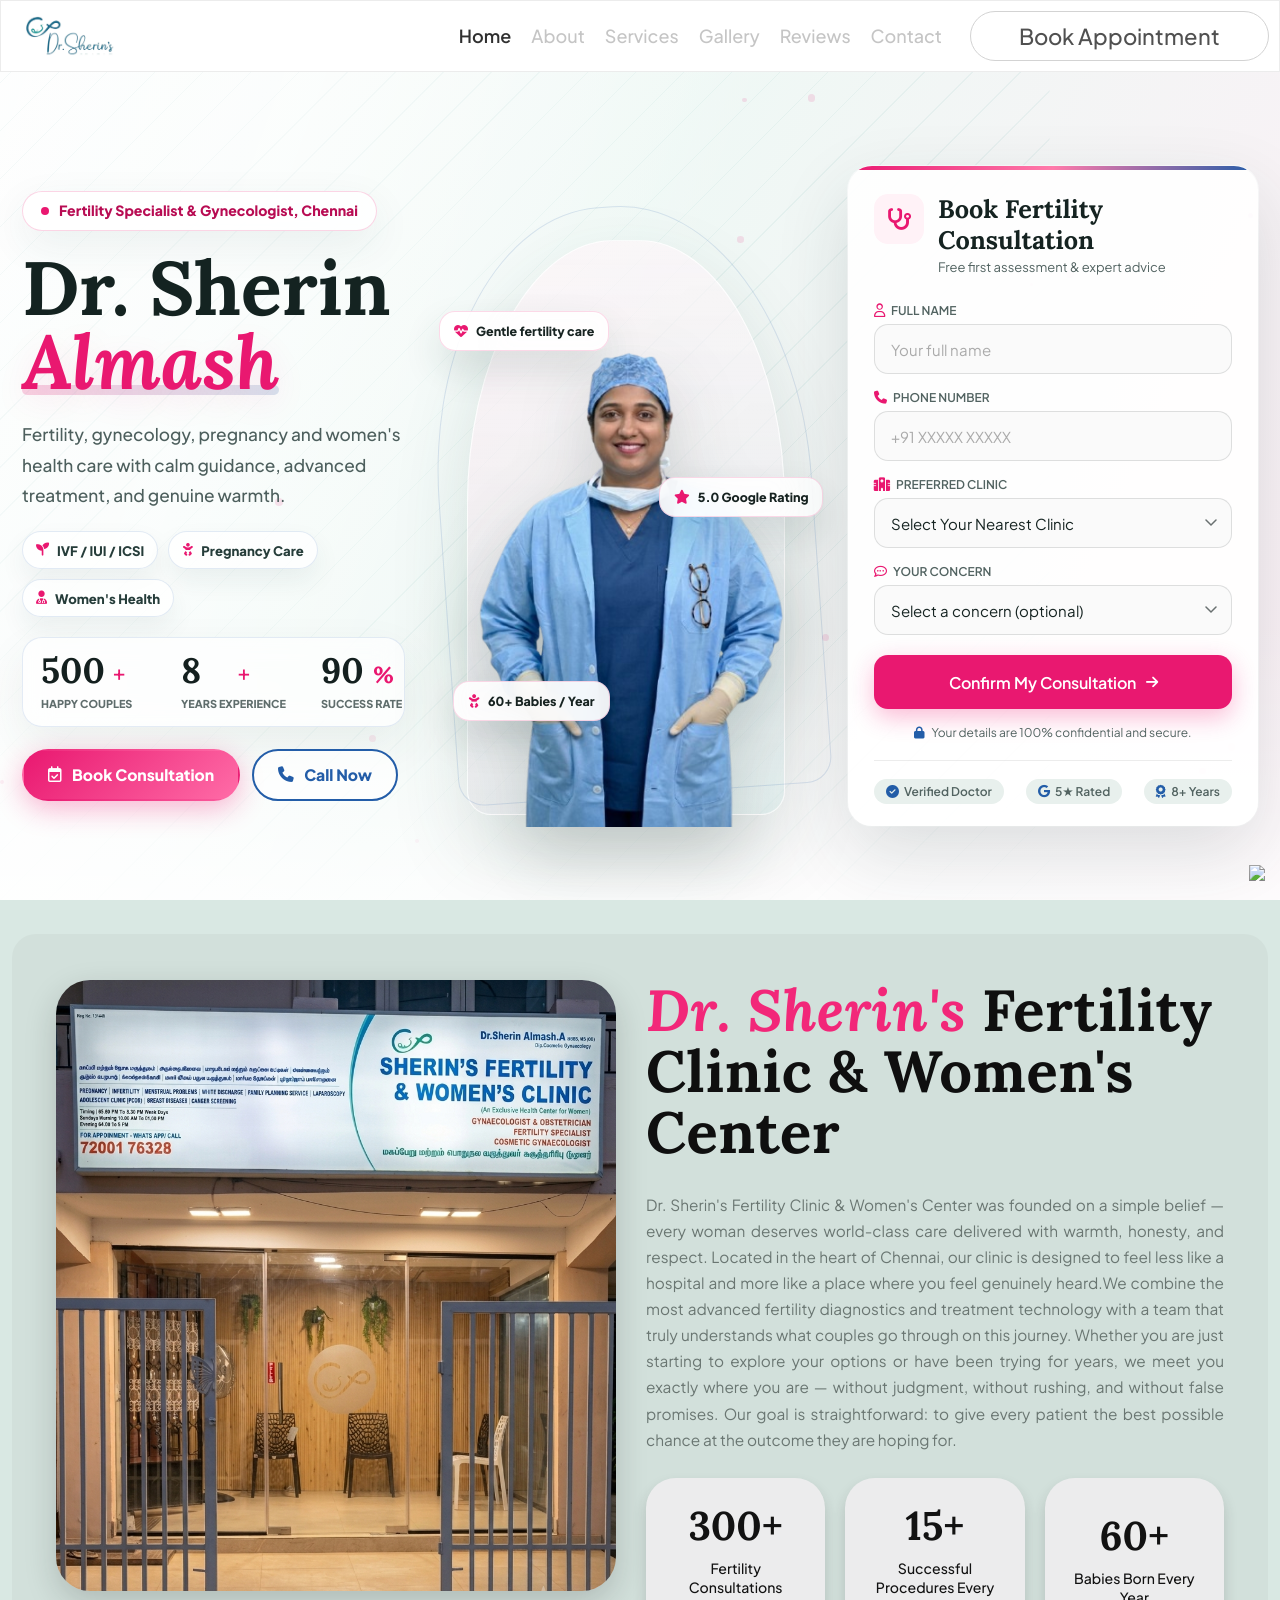
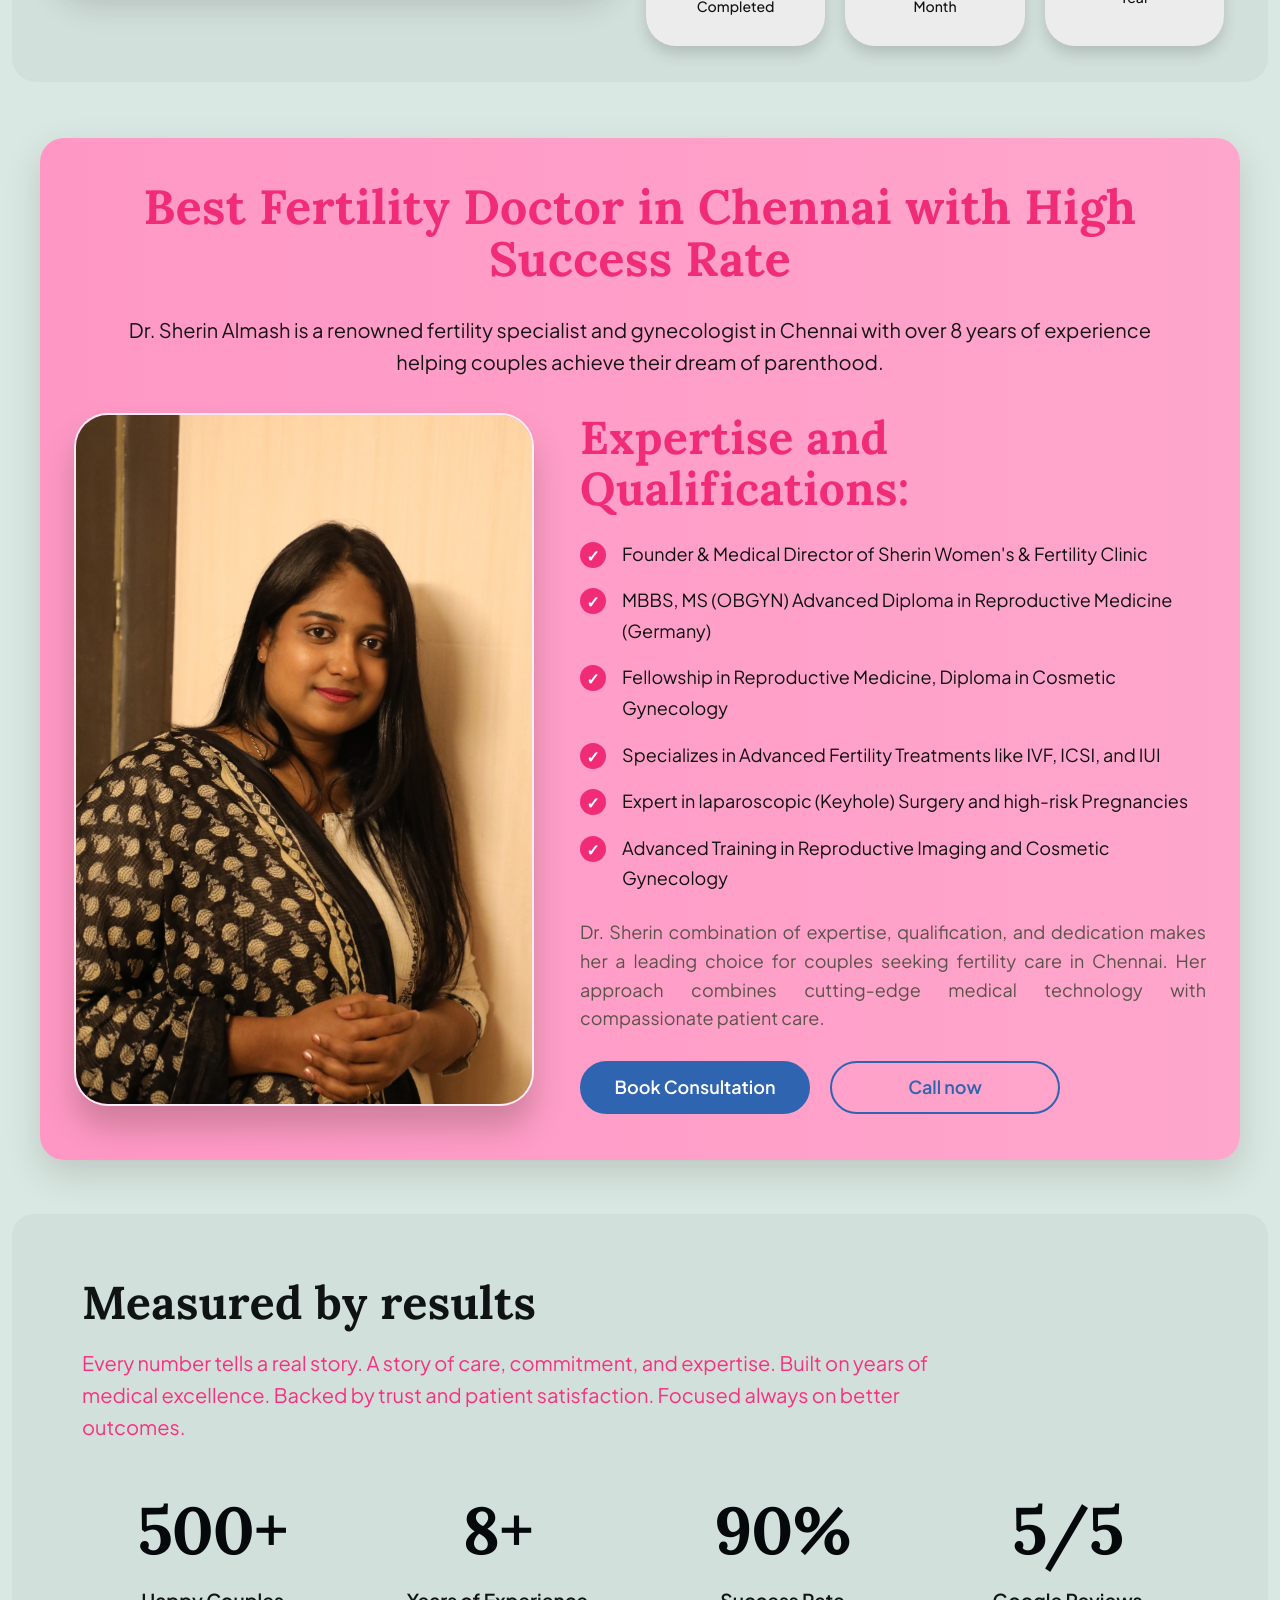
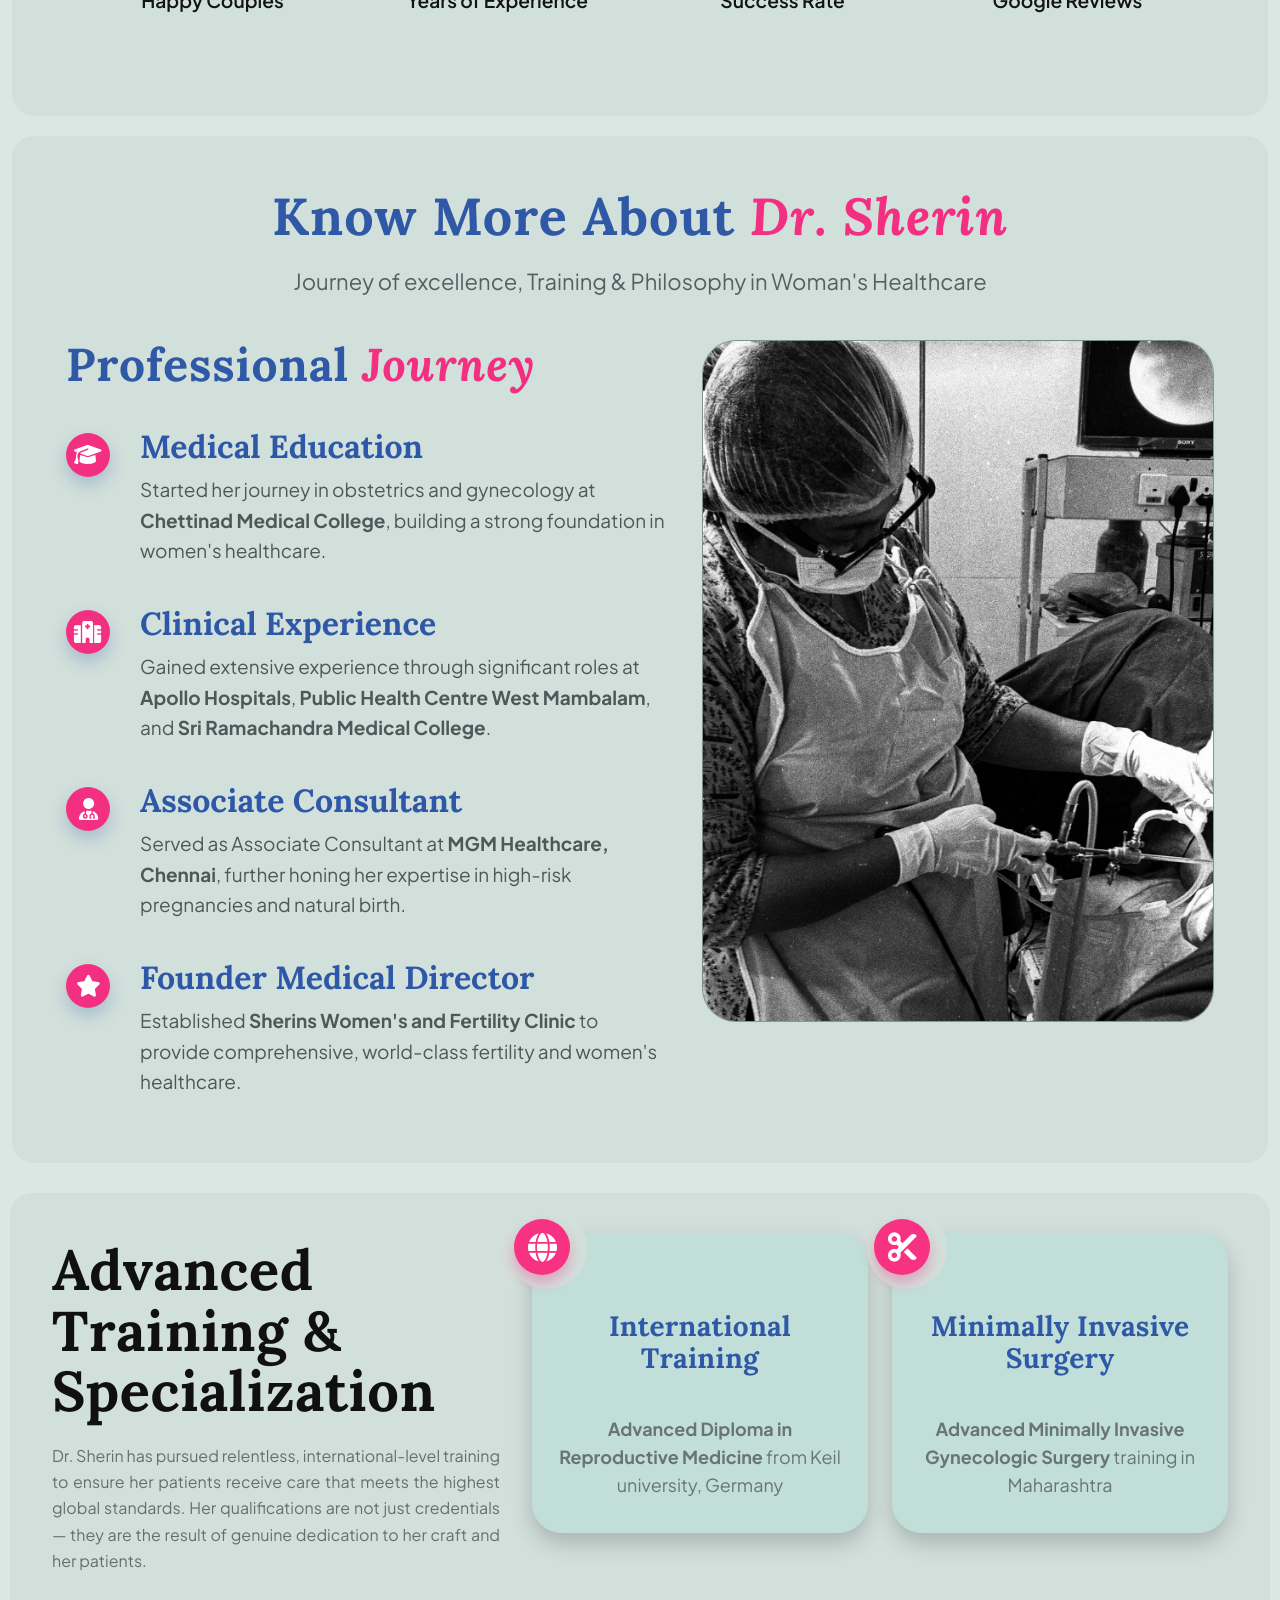
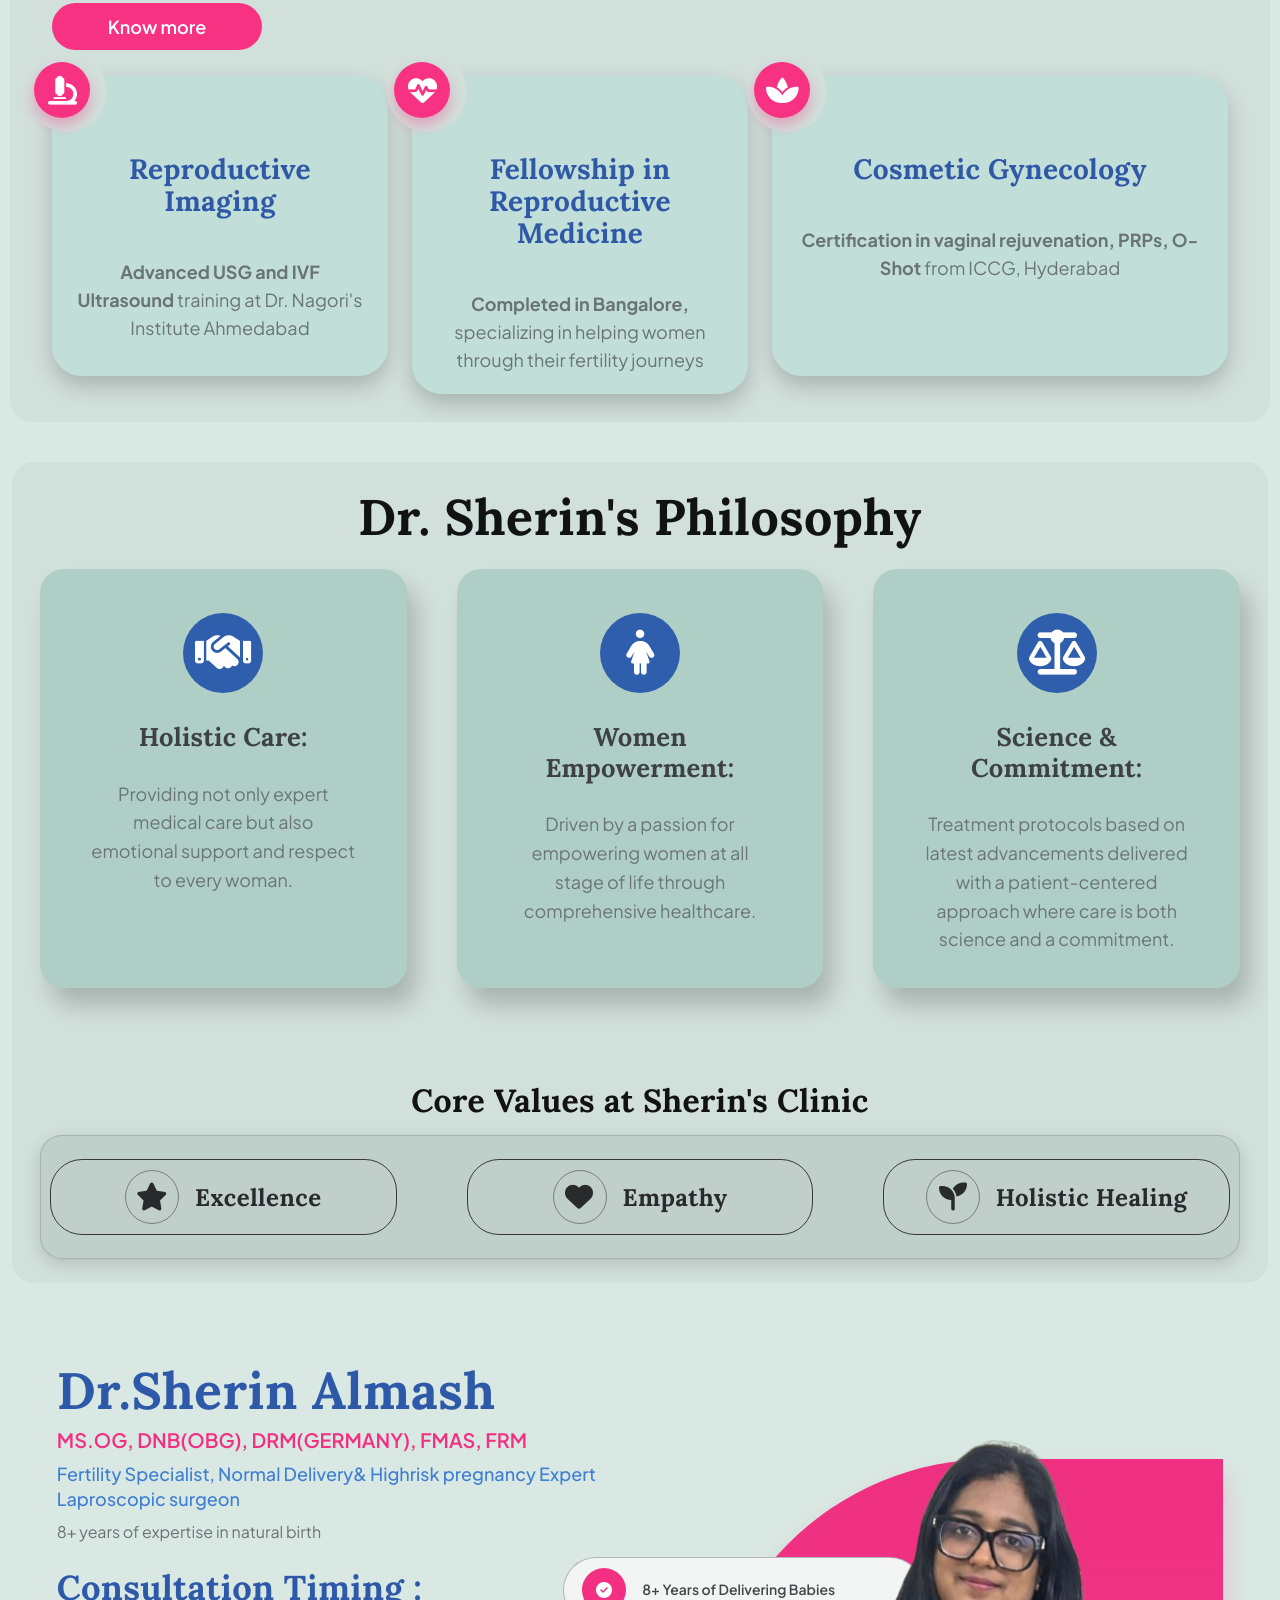
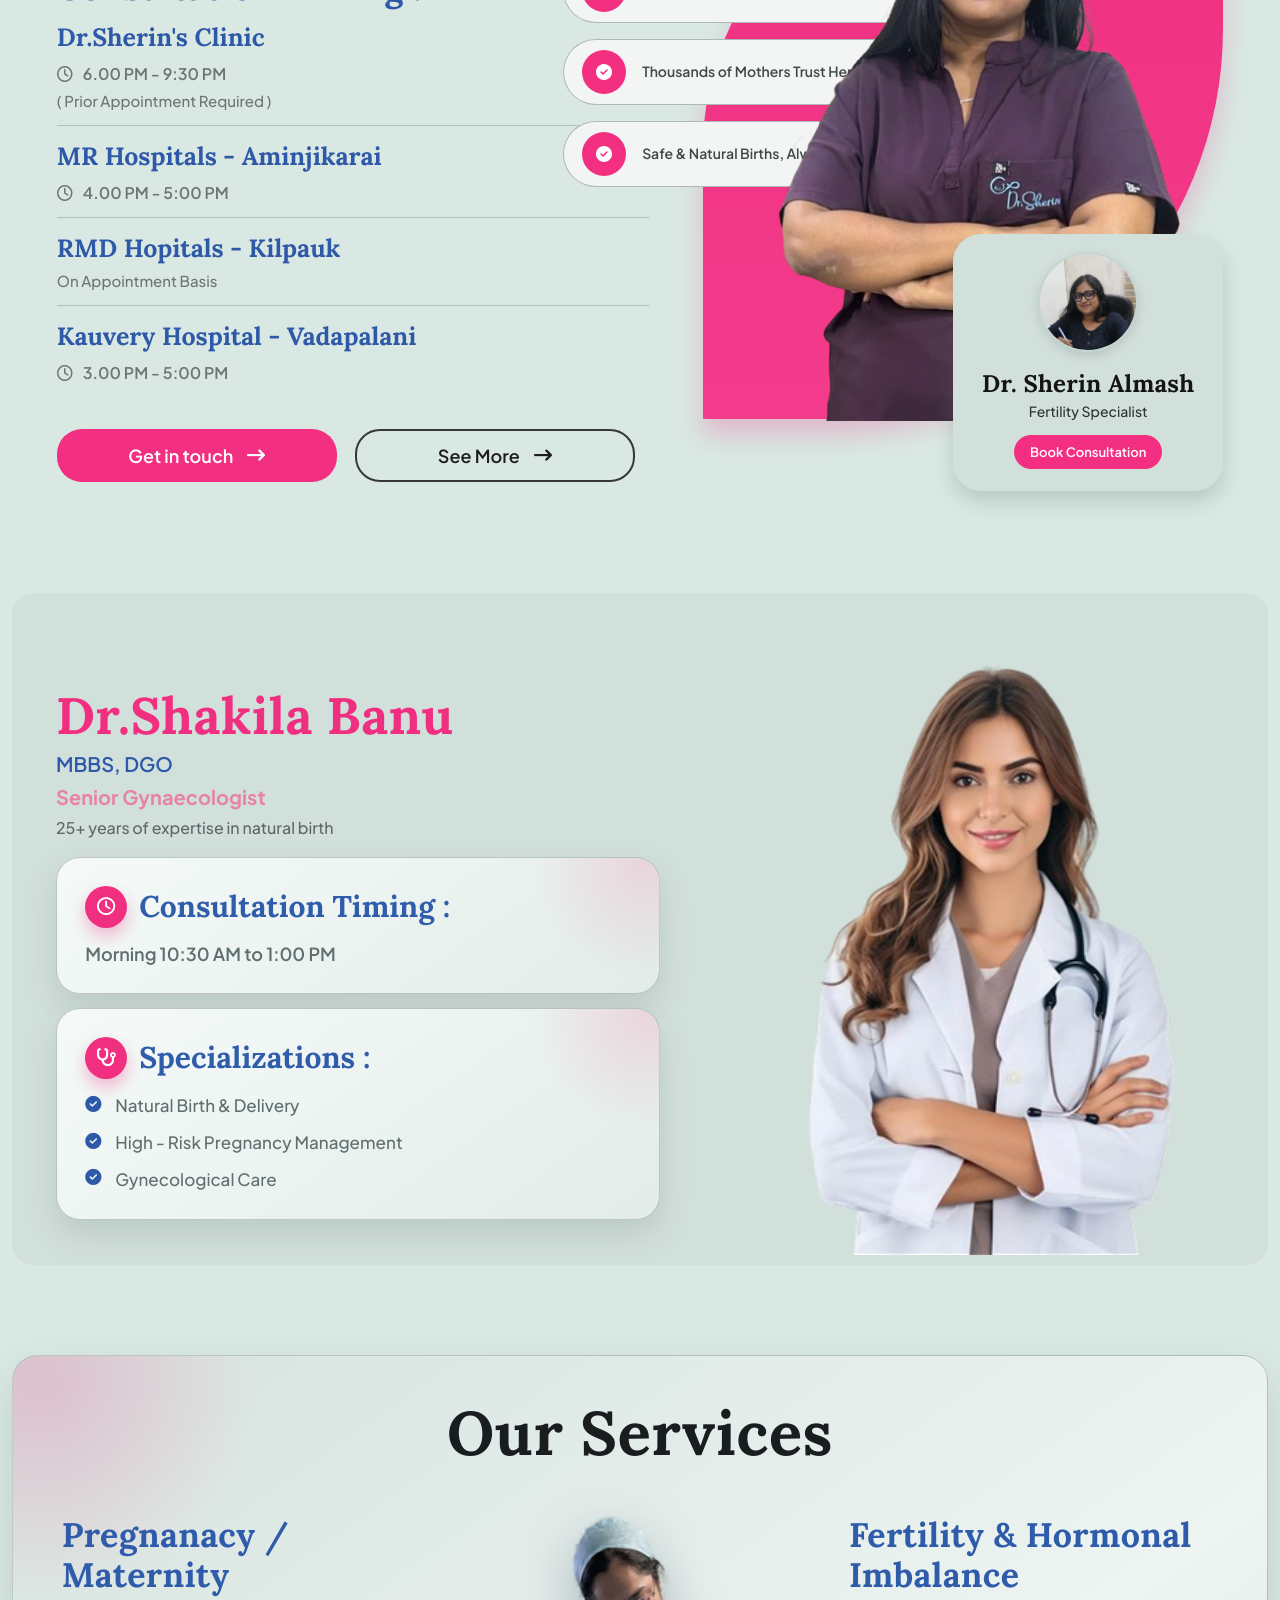
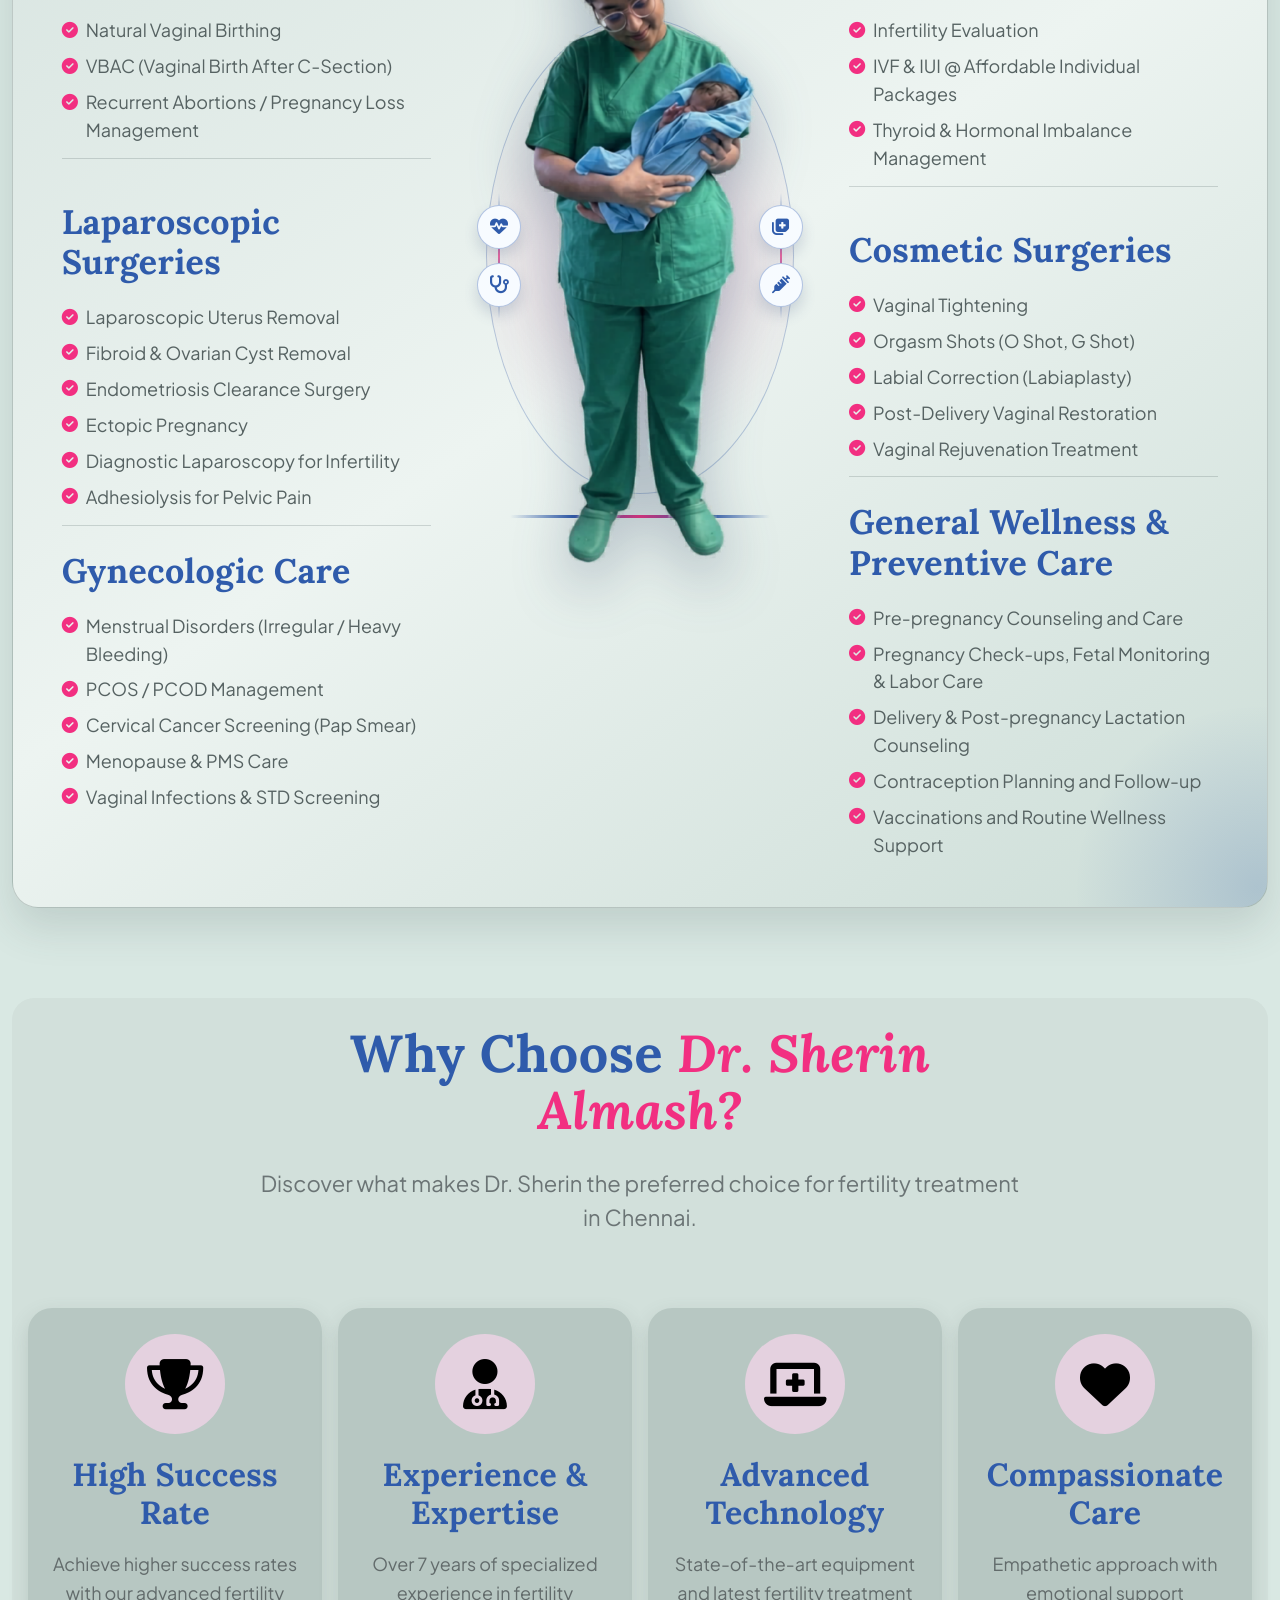
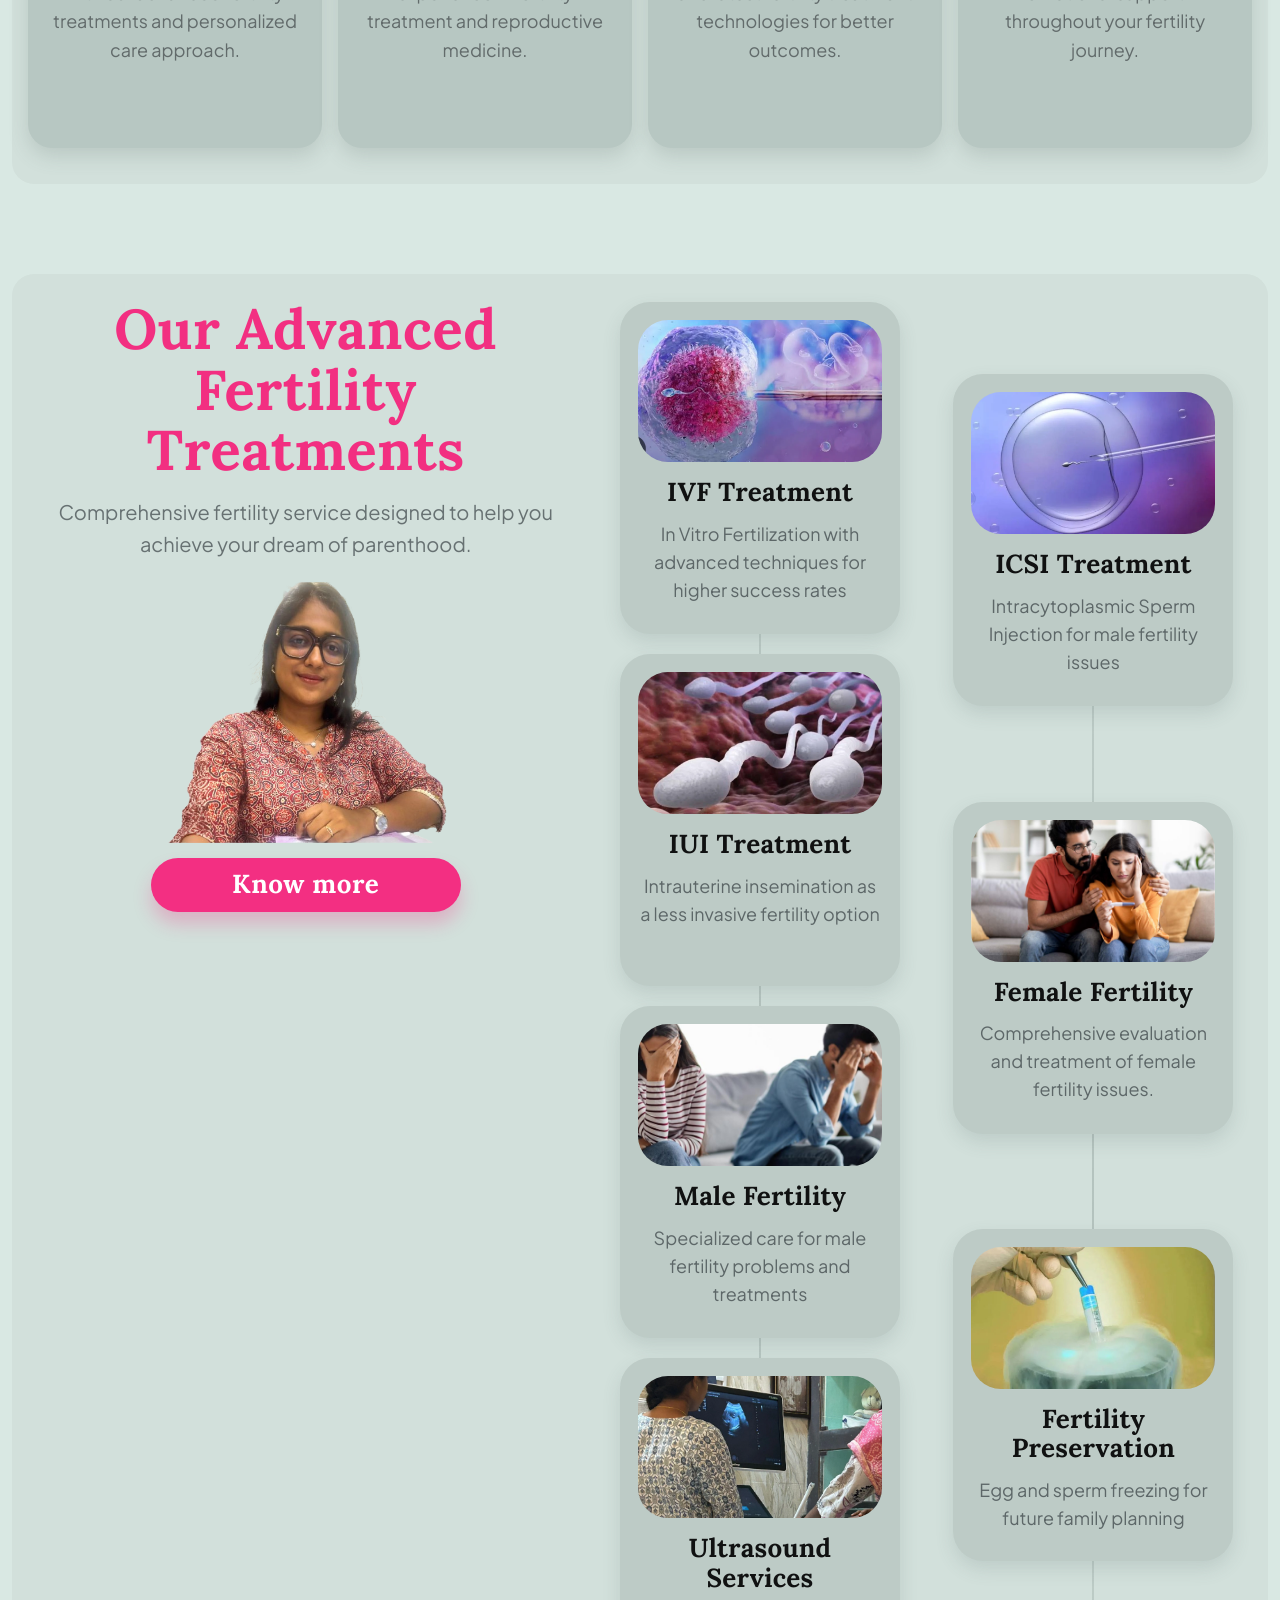
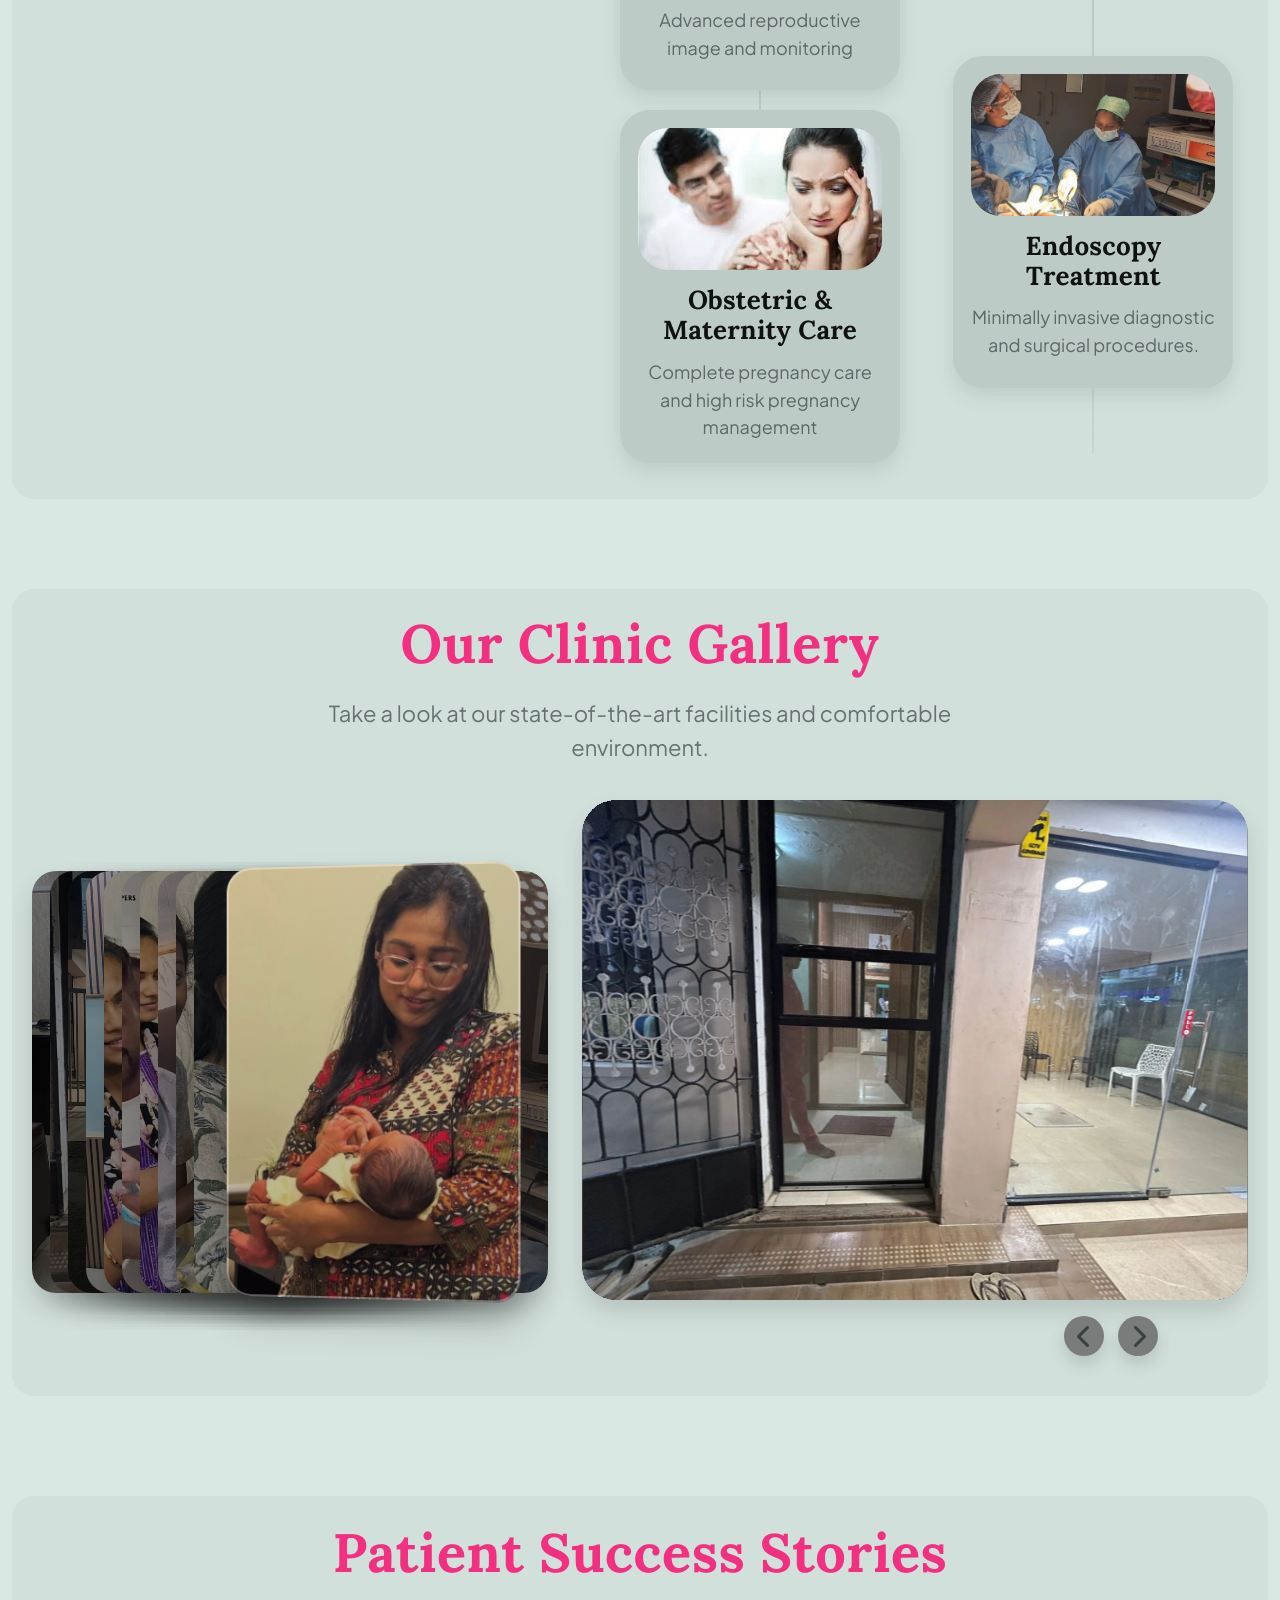
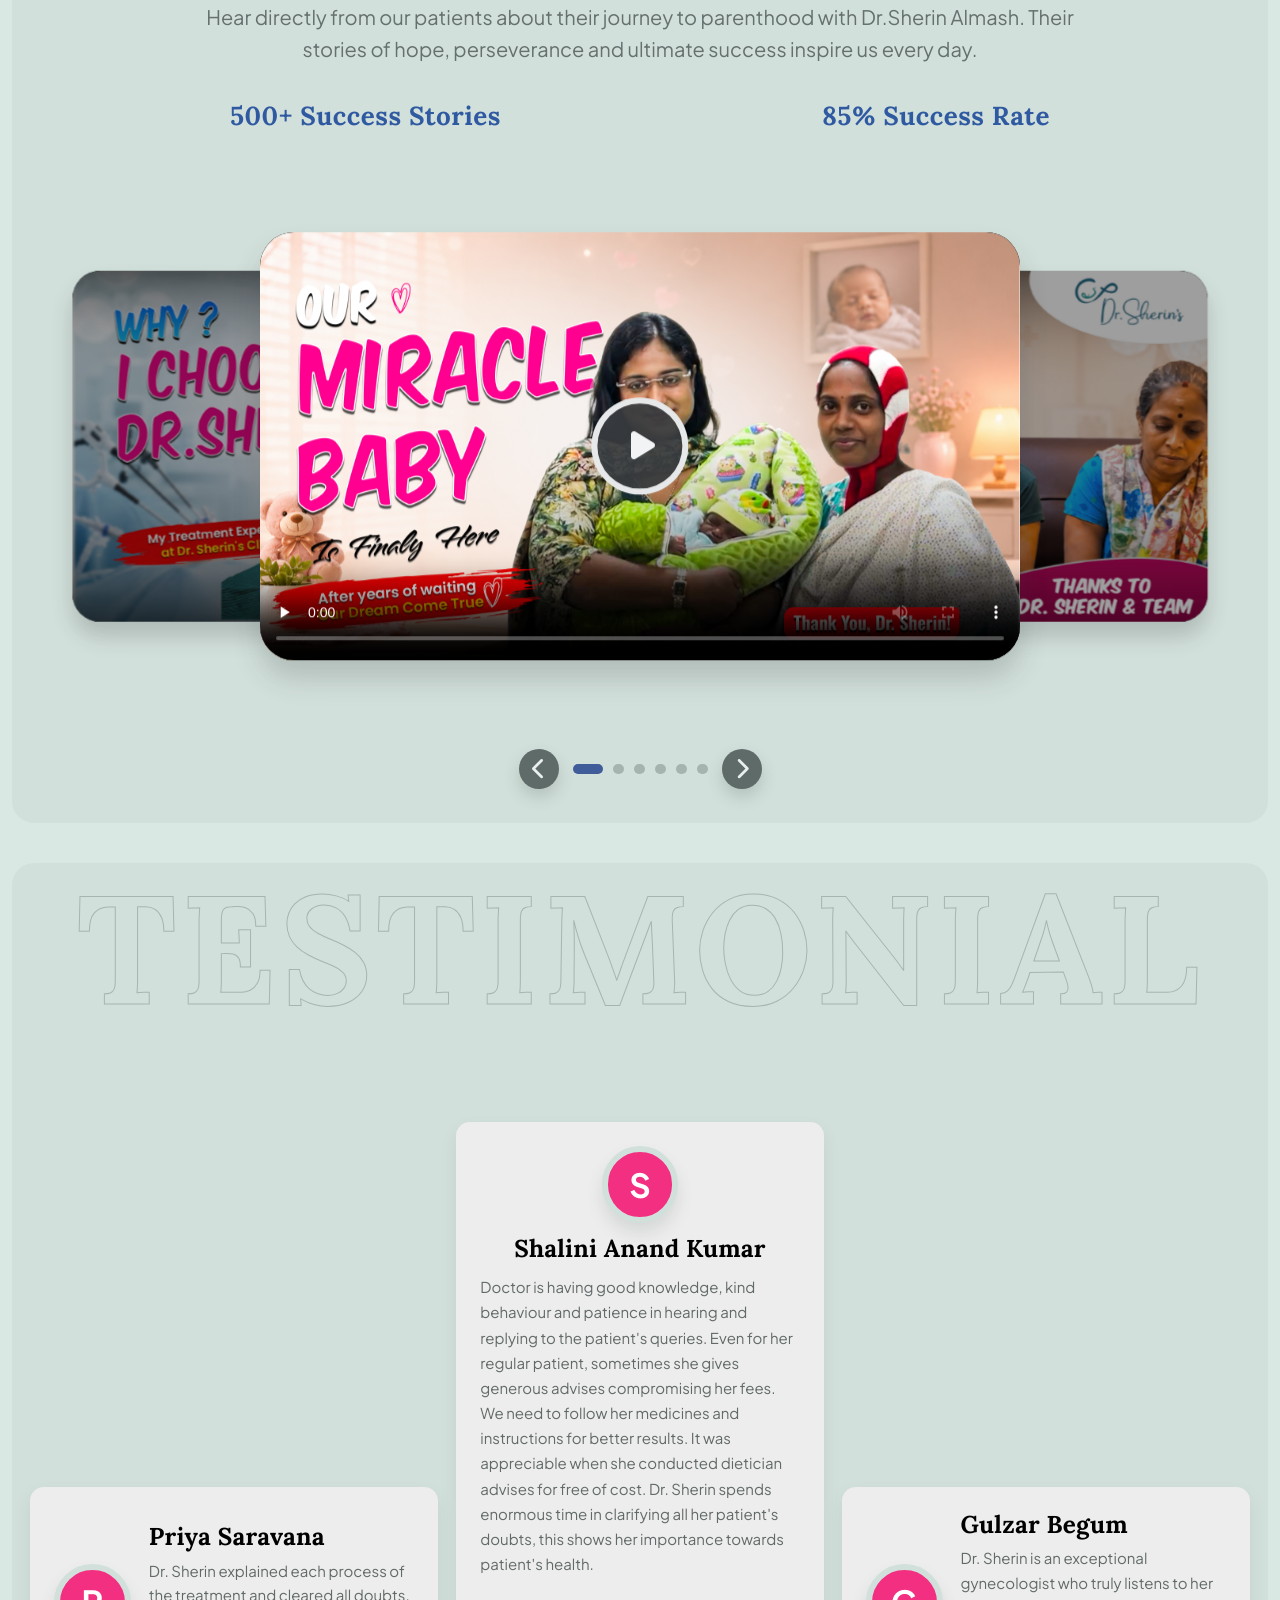
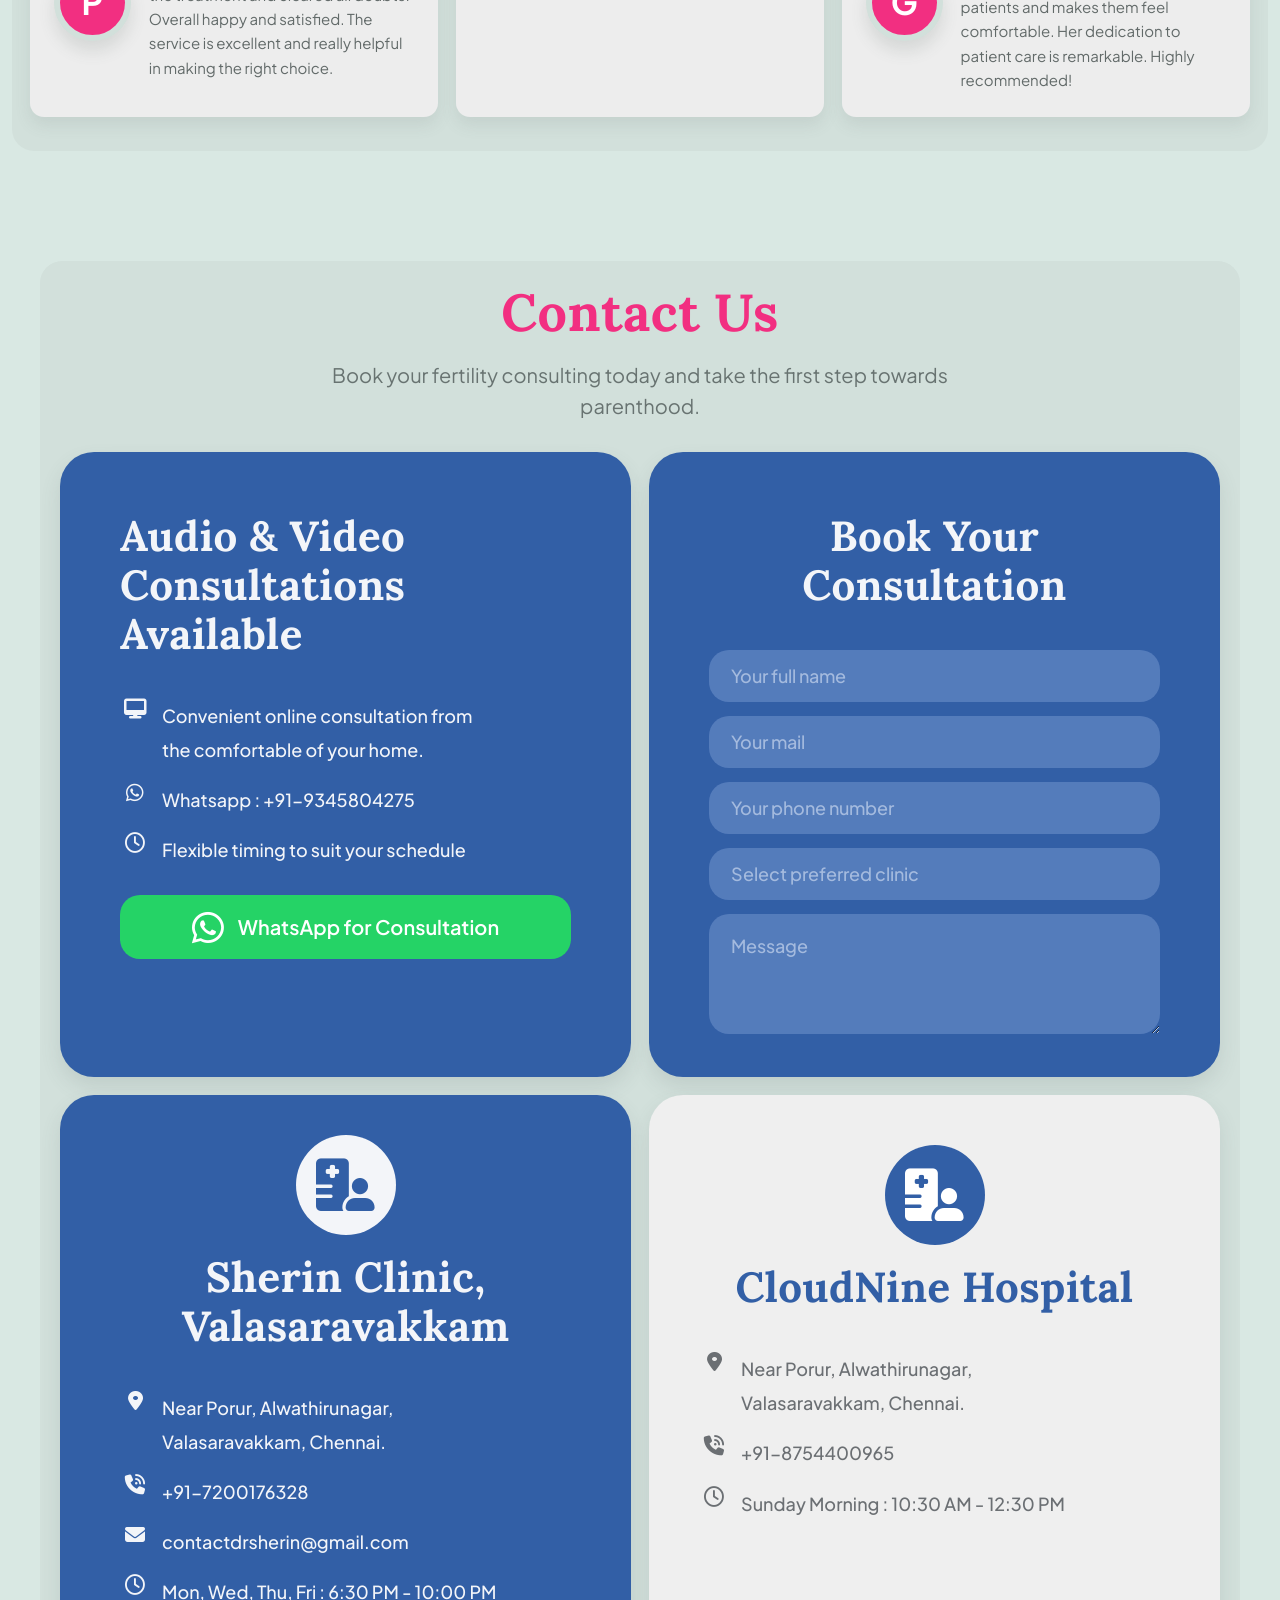
==== commit e4c711c5: "update" ====
--- a/index.html
+++ b/index.html
@@ -1012,11 +1012,12 @@
                 <div class="success-stories-stage">
                     <div class="story-viewport">
                         <div class="story-track" id="storyTrack">
-
-                            <article class="story-slide is-active">
-                                <video class="story-video" playsinline preload="metadata"
-                                    poster="./img/thumb-testimonial.png">
-                                    <source src="./videos/Testimonial.mp4" type="video/mp4">
+                            
+                             <article class="story-slide is-active">
+                                <video class="story-video" playsinline preload="none"
+                                    poster="./img/Thumpnail1.jpeg">
+                                    <source src="./videos/drsherinsgynofertility_1765977197_3789613588148367279_75544873411.mp4"
+                                        type="video/mp4">
                                 </video>
 
                                 <button class="story-play-btn" type="button">
@@ -1024,11 +1025,10 @@
                                 </button>
                             </article>
 
-
                             <article class="story-slide is-active">
-                                <video class="story-video" playsinline preload="metadata"
-                                    poster="./img/thumb-treatment.png">
-                                    <source src="./videos/Untitled design.mp4" type="video/mp4">
+                                <video class="story-video" playsinline preload="none"
+                                    poster="./img/Thumpnail2.jpeg">
+                                    <source src="./videos/Testimonial.mp4" type="video/mp4">
                                 </video>
 
                                 <button class="story-play-btn" type="button">
@@ -1036,11 +1036,11 @@
                                 </button>
                             </article>
 
-
-                            <article class="story-slide is-active">
-                                <video class="story-video" playsinline preload="metadata"
-                                    poster="./img/thumb-success-couple.png">
-                                    <source src="./videos/WhatsApp Video 2025-06-23 at 5.44.44 PM.mp4" type="video/mp4">
+                             <article class="story-slide is-active">
+                                <video class="story-video" playsinline preload="none"
+                                    poster="./img/Thumpnail3.jpeg">
+                                    <source src="./videos/0310.mp4"
+                                        type="video/mp4">
                                 </video>
 
                                 <button class="story-play-btn" type="button">
@@ -1048,11 +1048,11 @@
                                 </button>
                             </article>
 
+
                             <article class="story-slide is-active">
-                                <video class="story-video" playsinline preload="metadata"
-                                    poster="./img/thumb-newborn-care.png">
-                                    <source src="./videos/WhatsApp Video 2025-06-26 at 10.12.29 PM.mp4"
-                                        type="video/mp4">
+                                <video class="story-video" playsinline preload="none"
+                                    poster="./img/Thumpnail4.jpeg">
+                                    <source src="./videos/WhatsApp Video 2025-06-23 at 5.44.44 PM.mp4" type="video/mp4">
                                 </video>
 
                                 <button class="story-play-btn" type="button">
@@ -1060,11 +1060,10 @@
                                 </button>
                             </article>
 
-                            <article class="story-slide is-active">
-                                <video class="story-video" playsinline preload="metadata"
-                                    poster="./img/thumb-clinic-journey.png">
-                                    <source src="./videos/0310.mp4"
-                                        type="video/mp4">
+                               <article class="story-slide is-active">
+                                <video class="story-video" playsinline preload="none"
+                                    poster="./img/Thumpnail1.jpeg">
+                                    <source src="./videos/Untitled design.mp4" type="video/mp4">
                                 </video>
 
                                 <button class="story-play-btn" type="button">
@@ -1072,10 +1071,10 @@
                                 </button>
                             </article>
 
-                             <article class="story-slide is-active">
-                                <video class="story-video" playsinline preload="metadata"
-                                    poster="./img/thumb-doctor-advice.png">
-                                    <source src="./videos/drsherinsgynofertility_1765977197_3789613588148367279_75544873411.mp4"
+                            <article class="story-slide is-active">
+                                <video class="story-video" playsinline preload="none"
+                                    poster="./img/Thumpnail4.jpeg">
+                                    <source src="./videos/WhatsApp Video 2025-06-26 at 10.12.29 PM.mp4"
                                         type="video/mp4">
                                 </video>
 
@@ -1083,6 +1082,9 @@
                                     <i class="fa-solid fa-play"></i>
                                 </button>
                             </article>
+
+                           
+
                         </div>
                     </div>
                 </div>
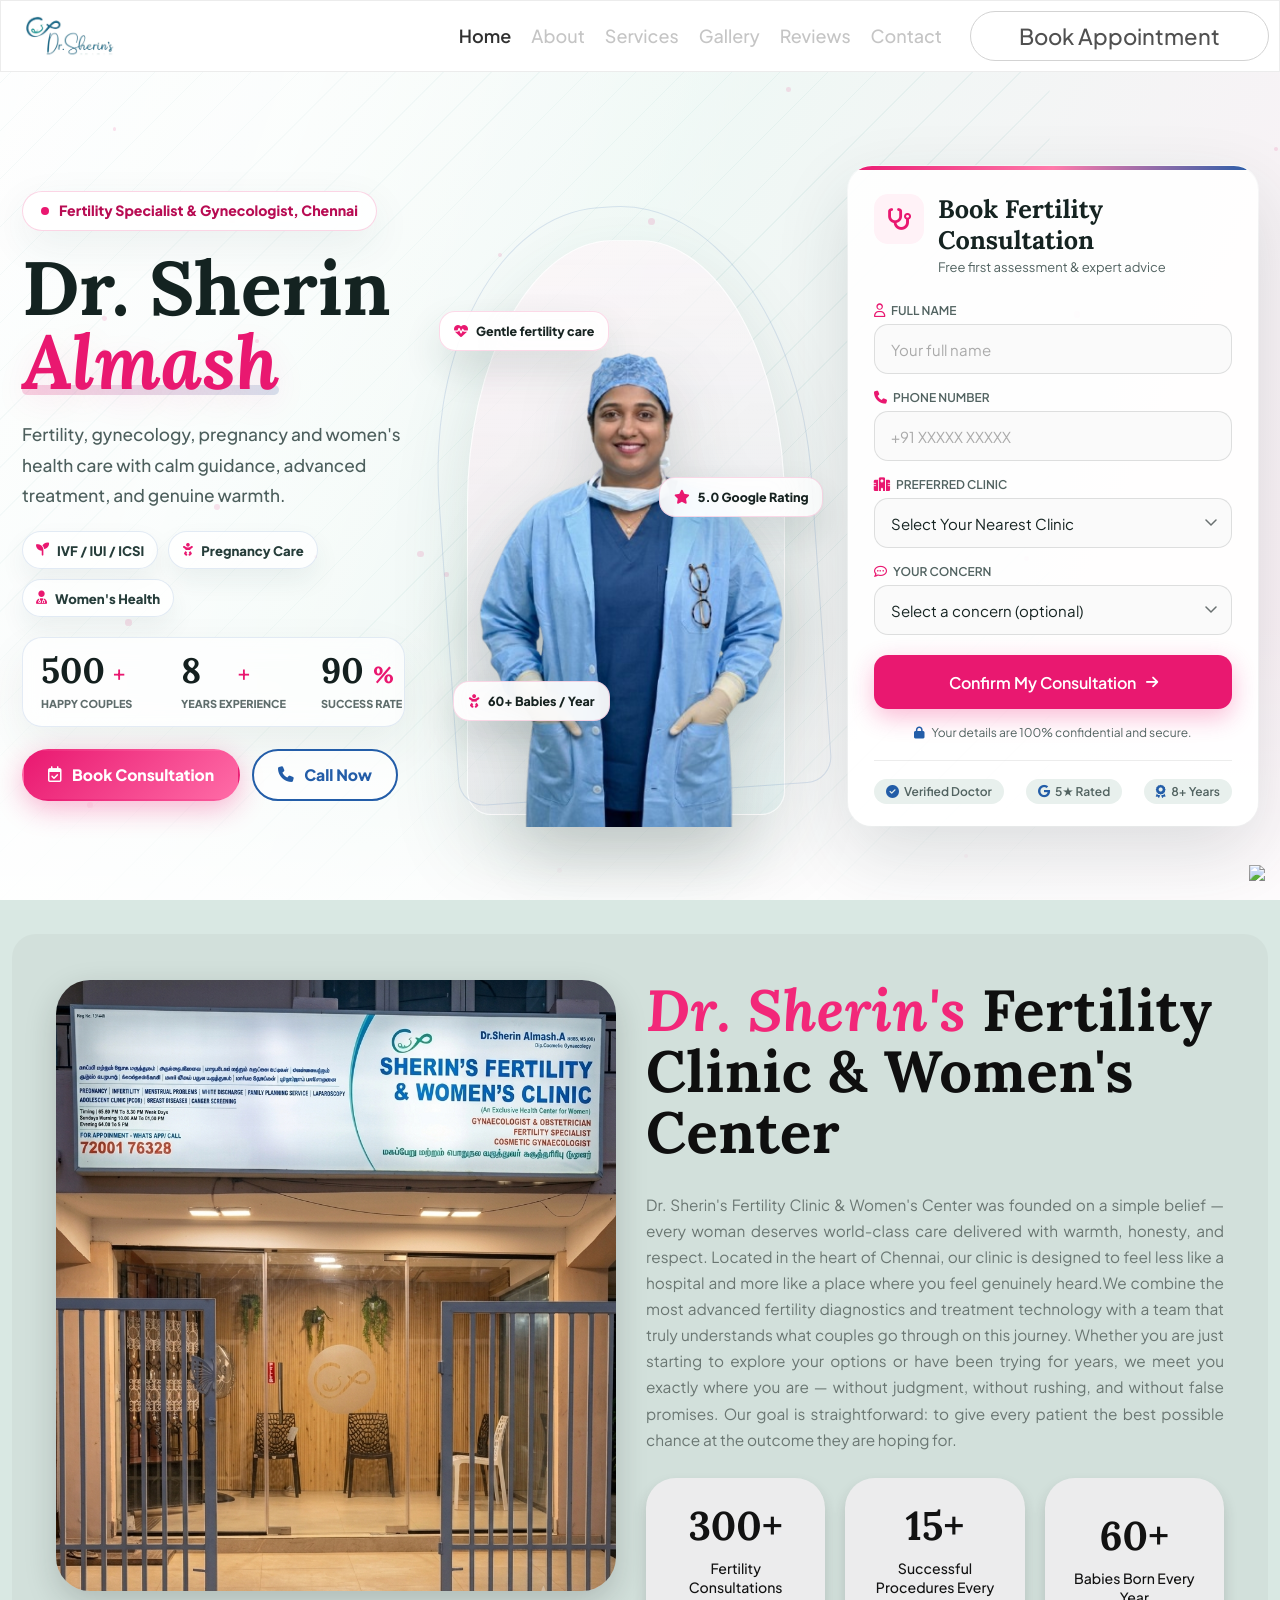
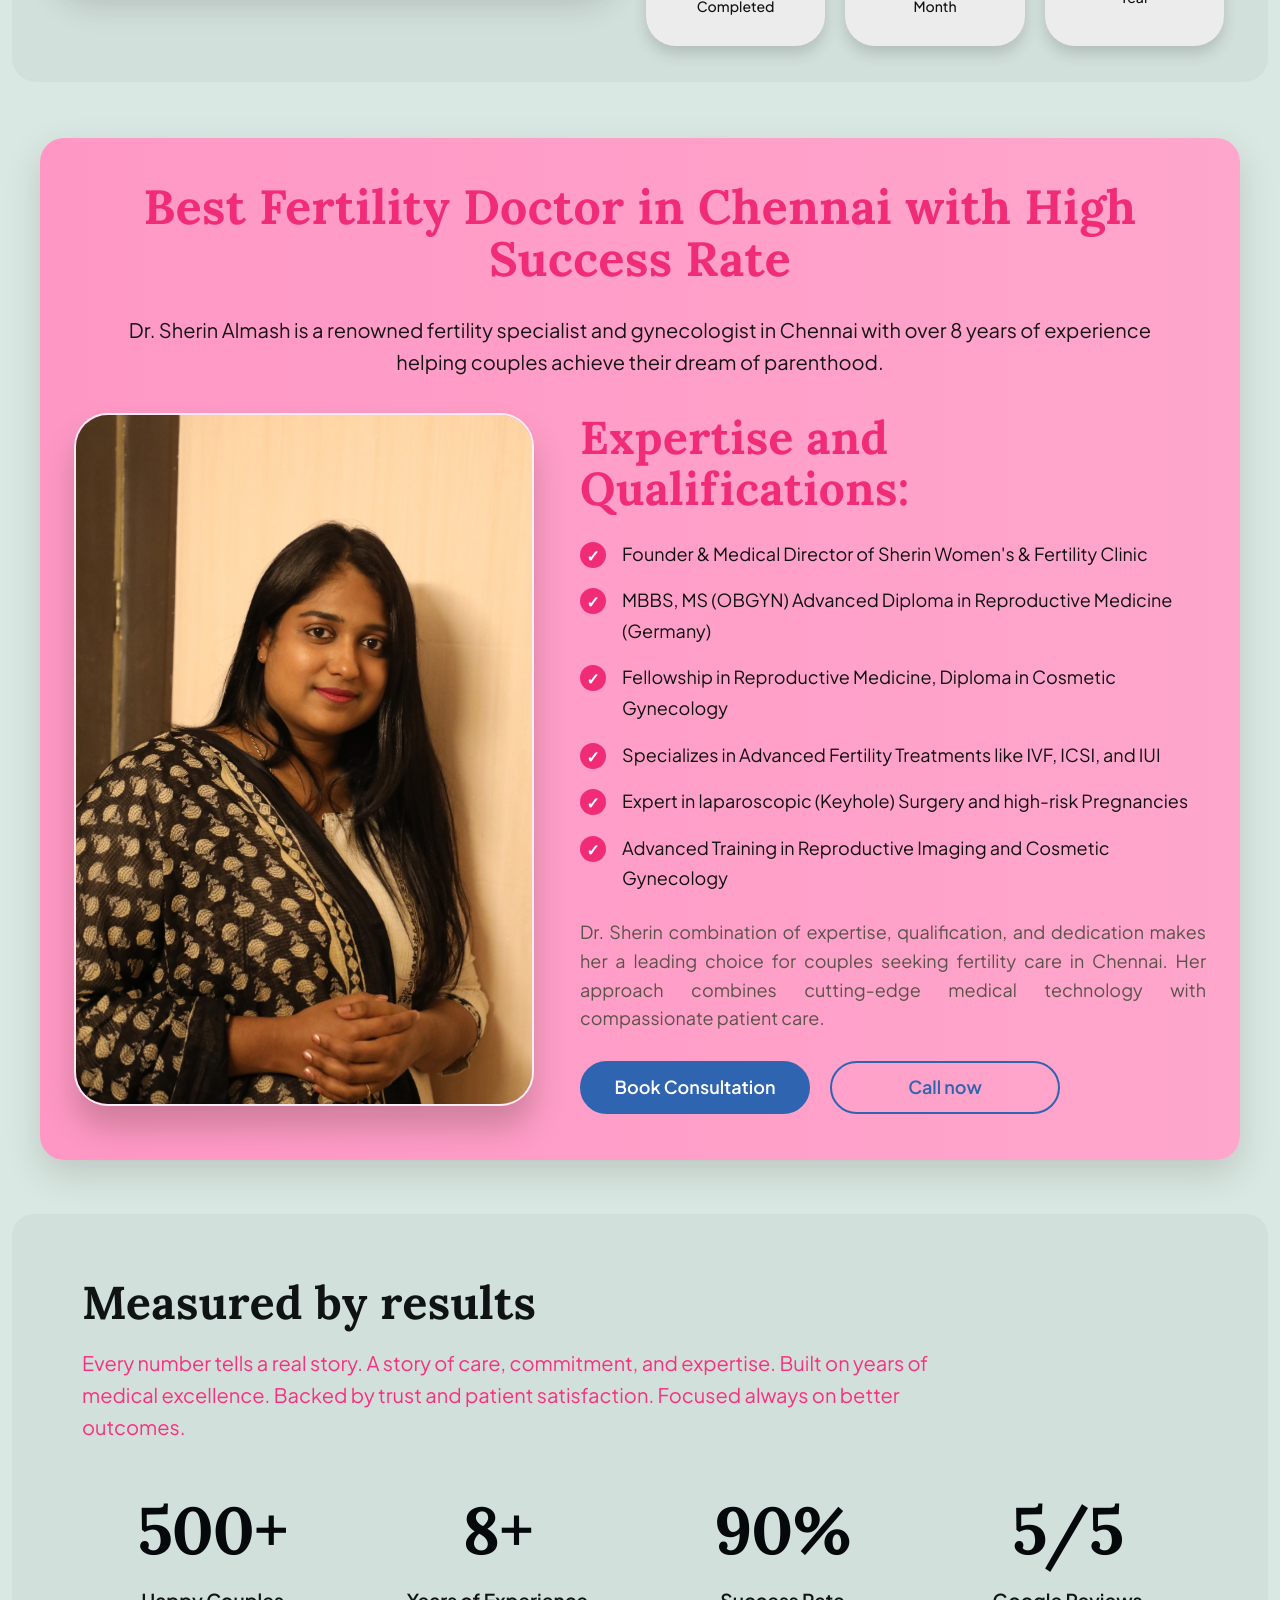
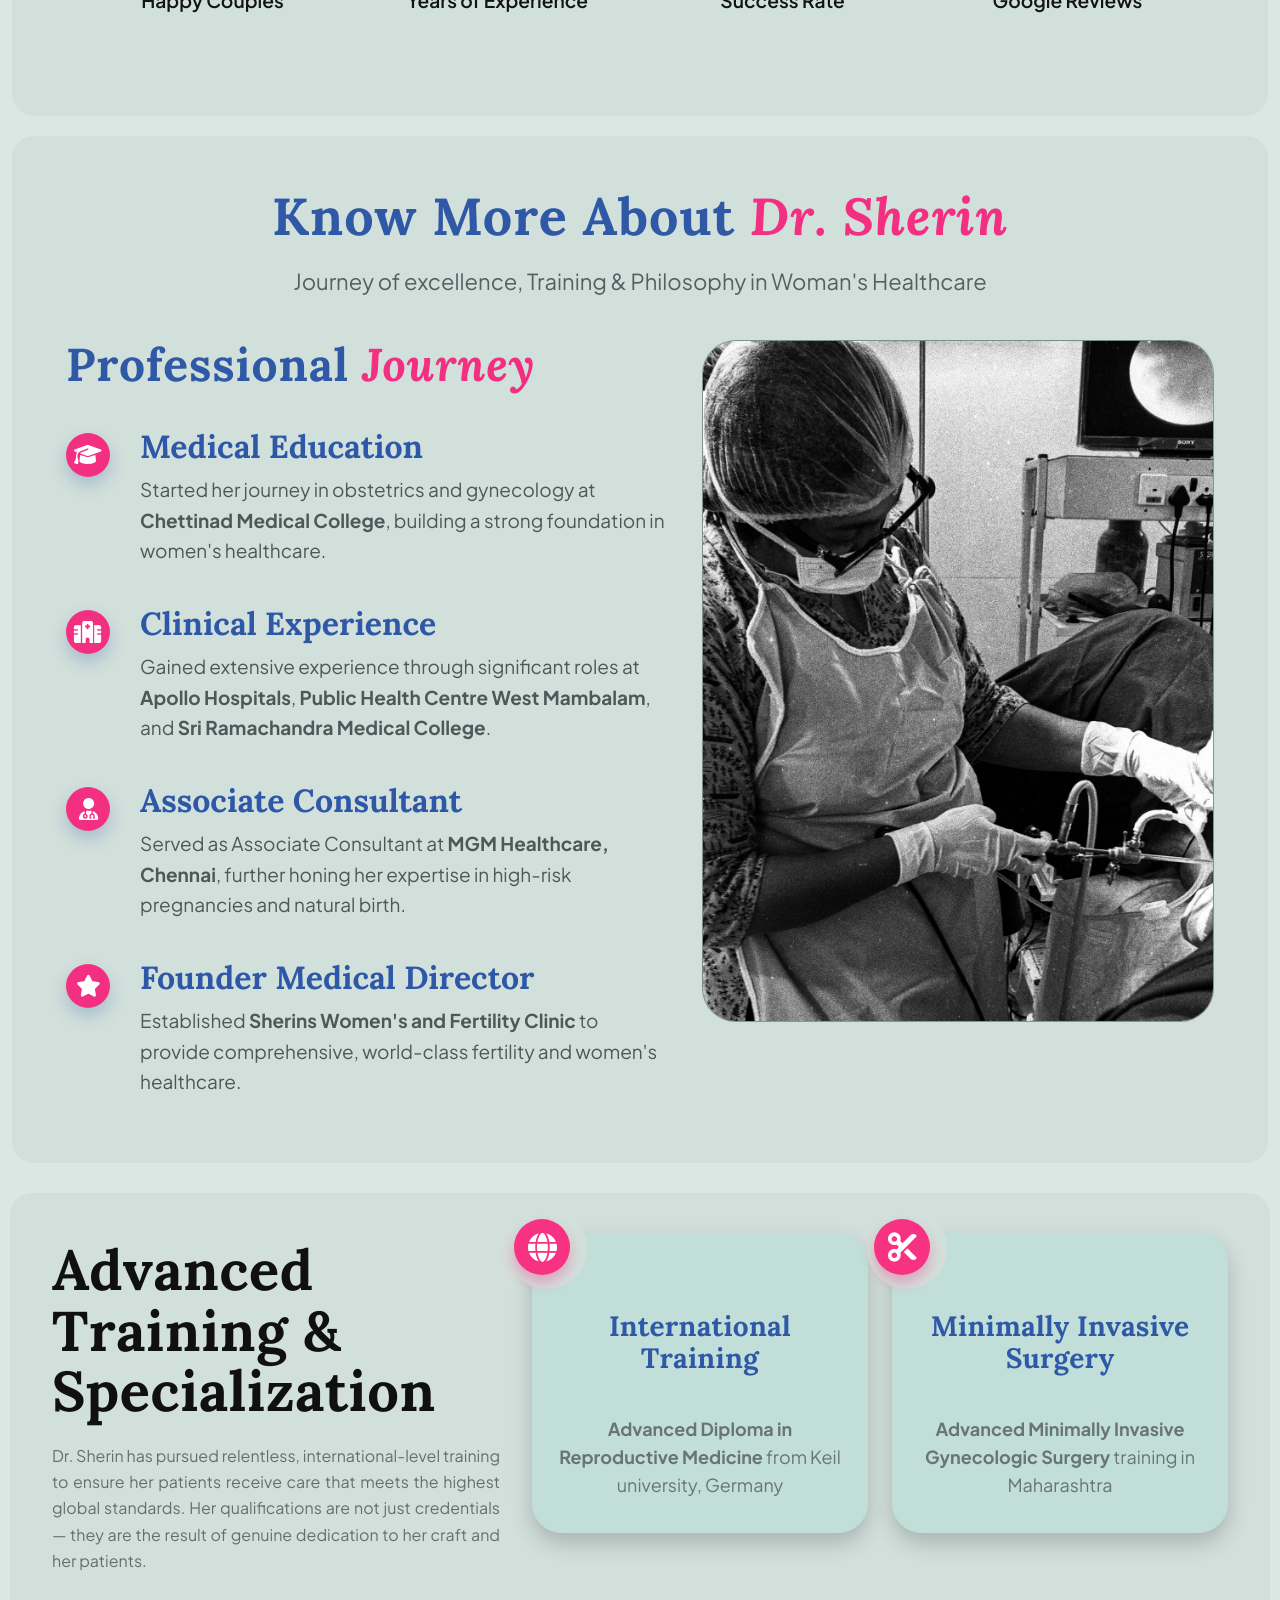
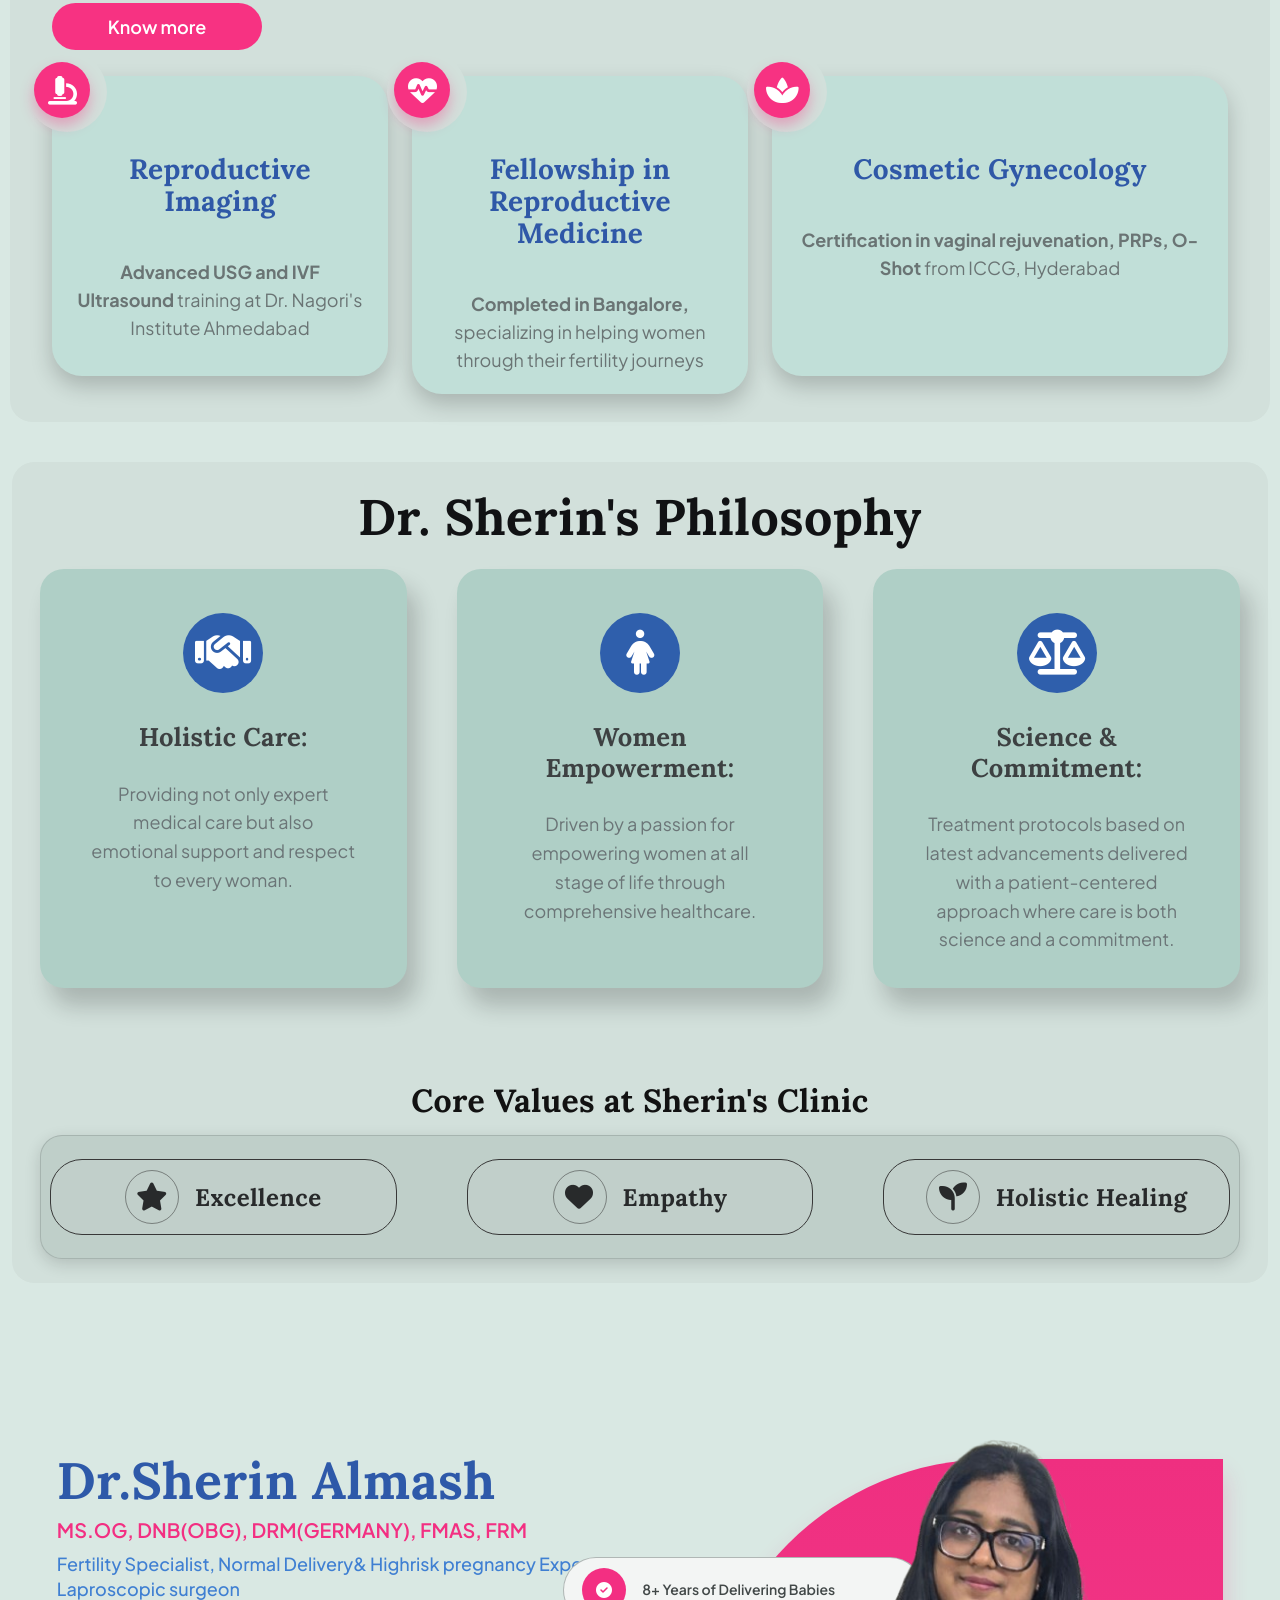
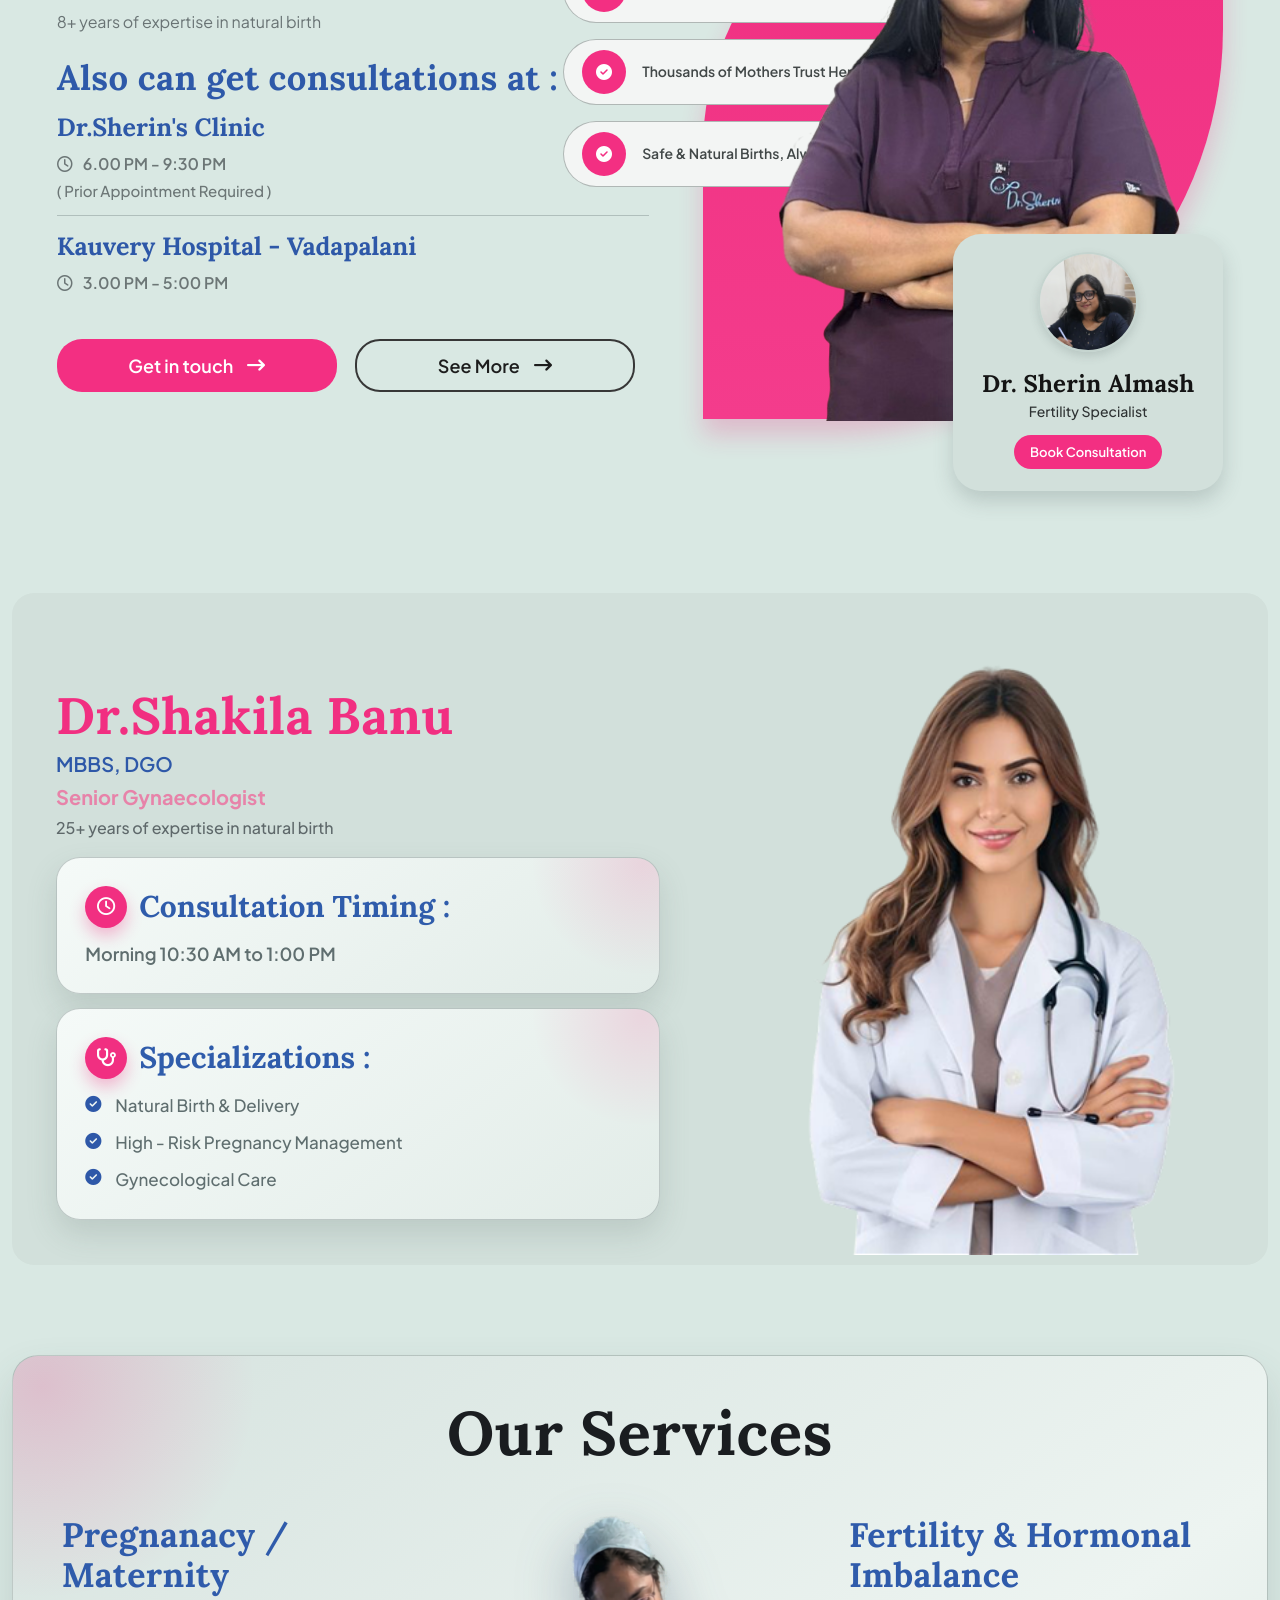
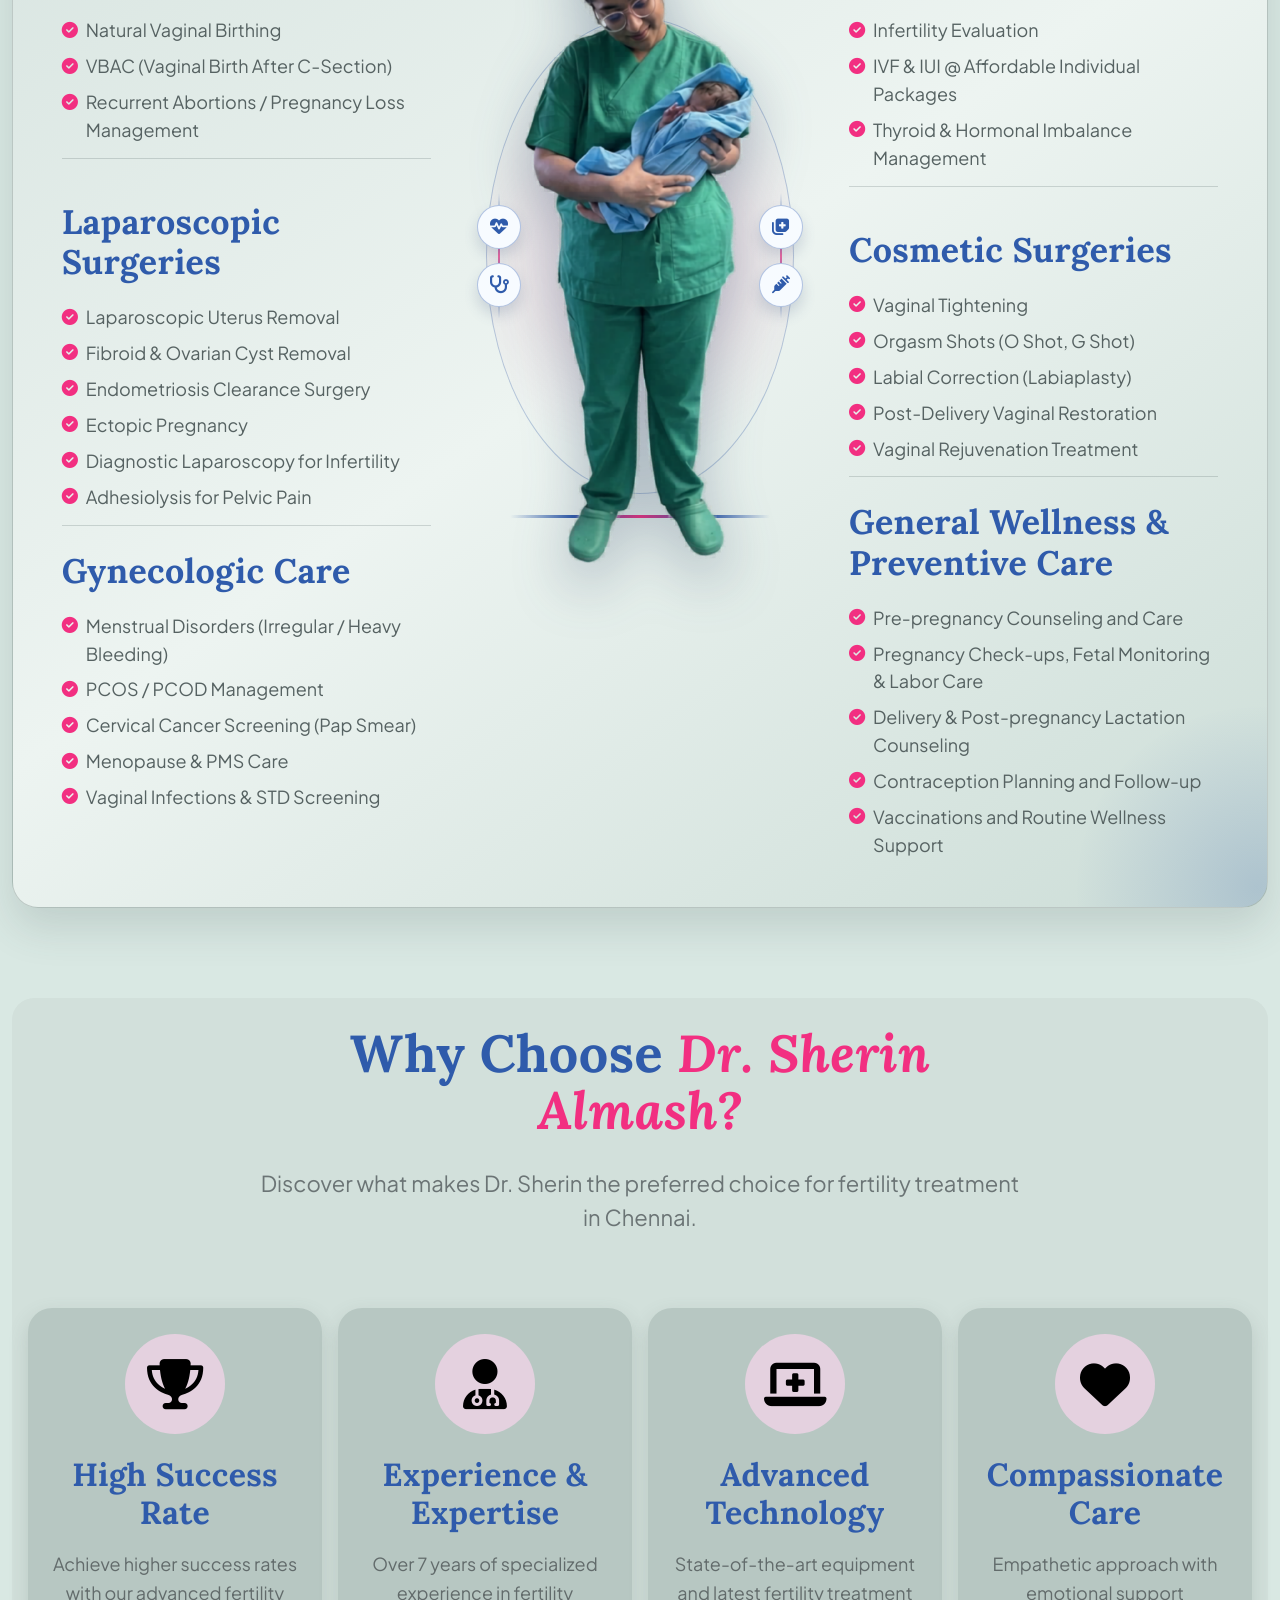
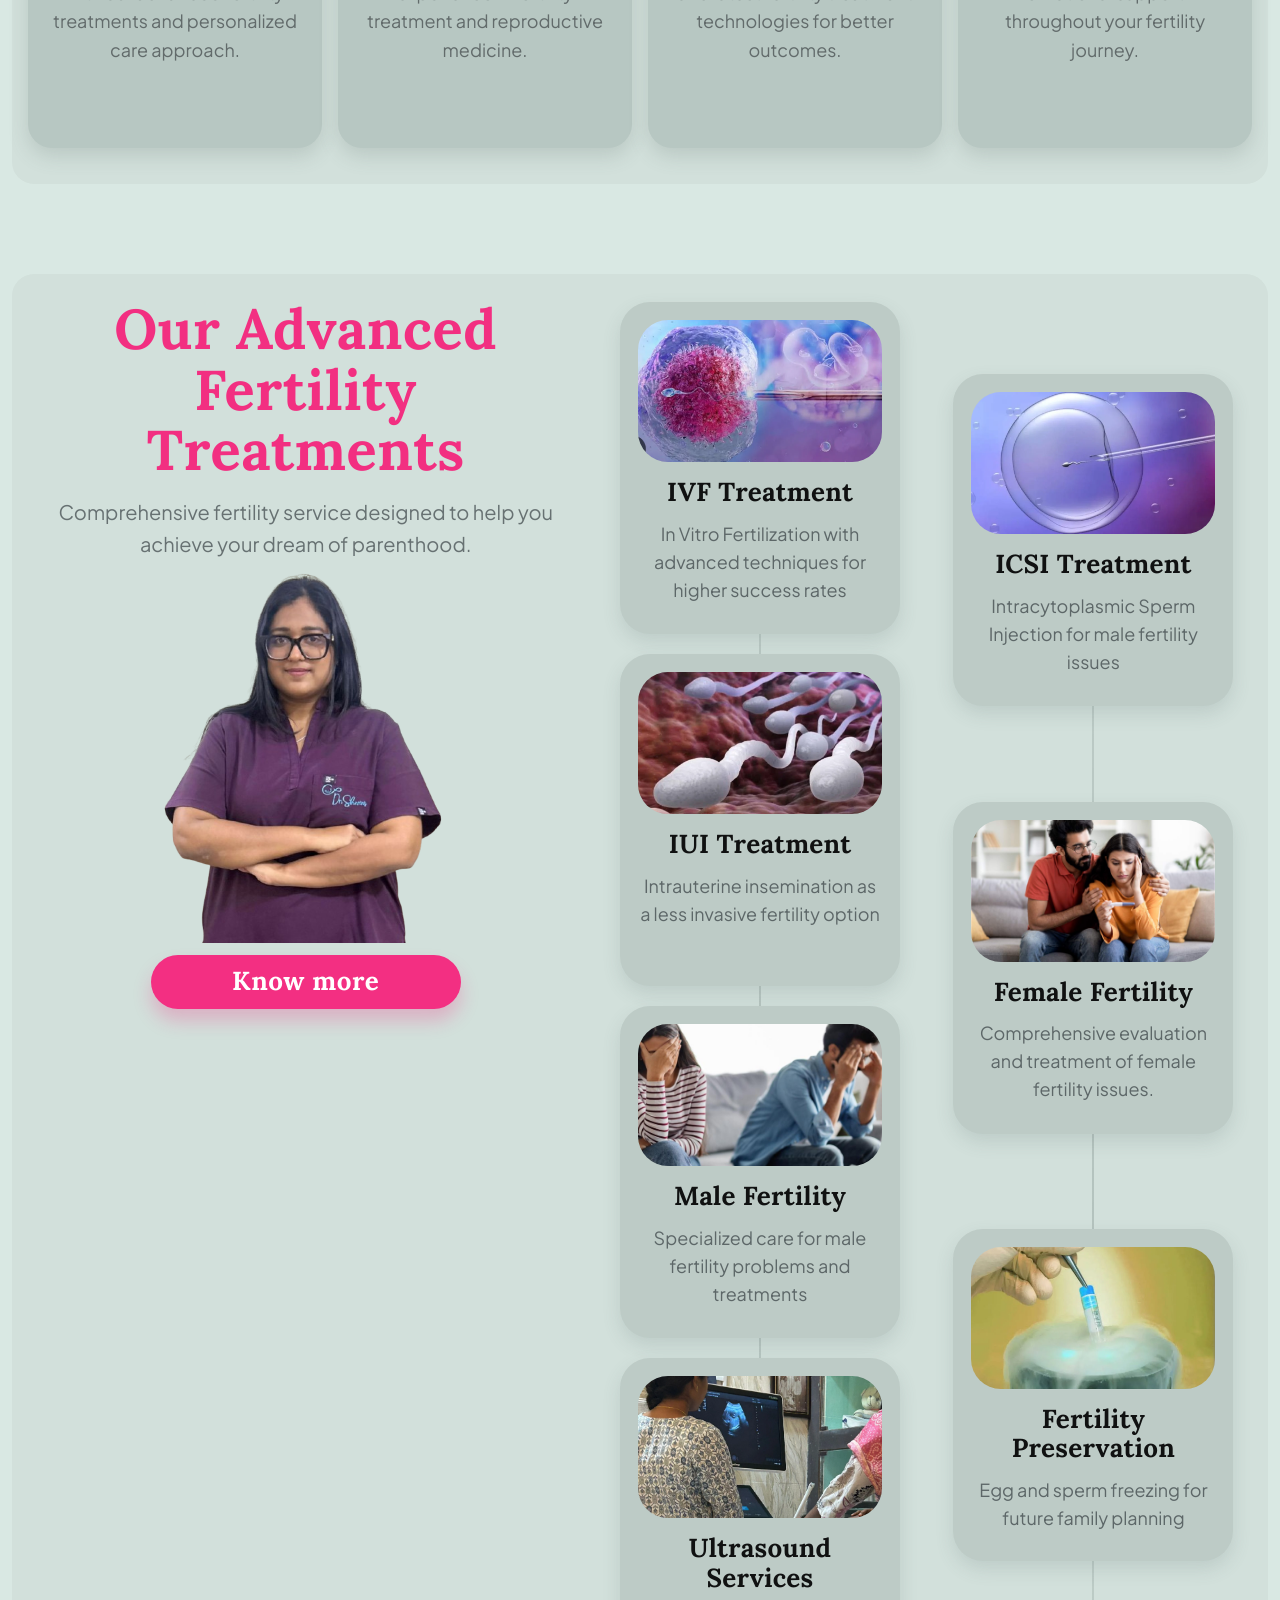
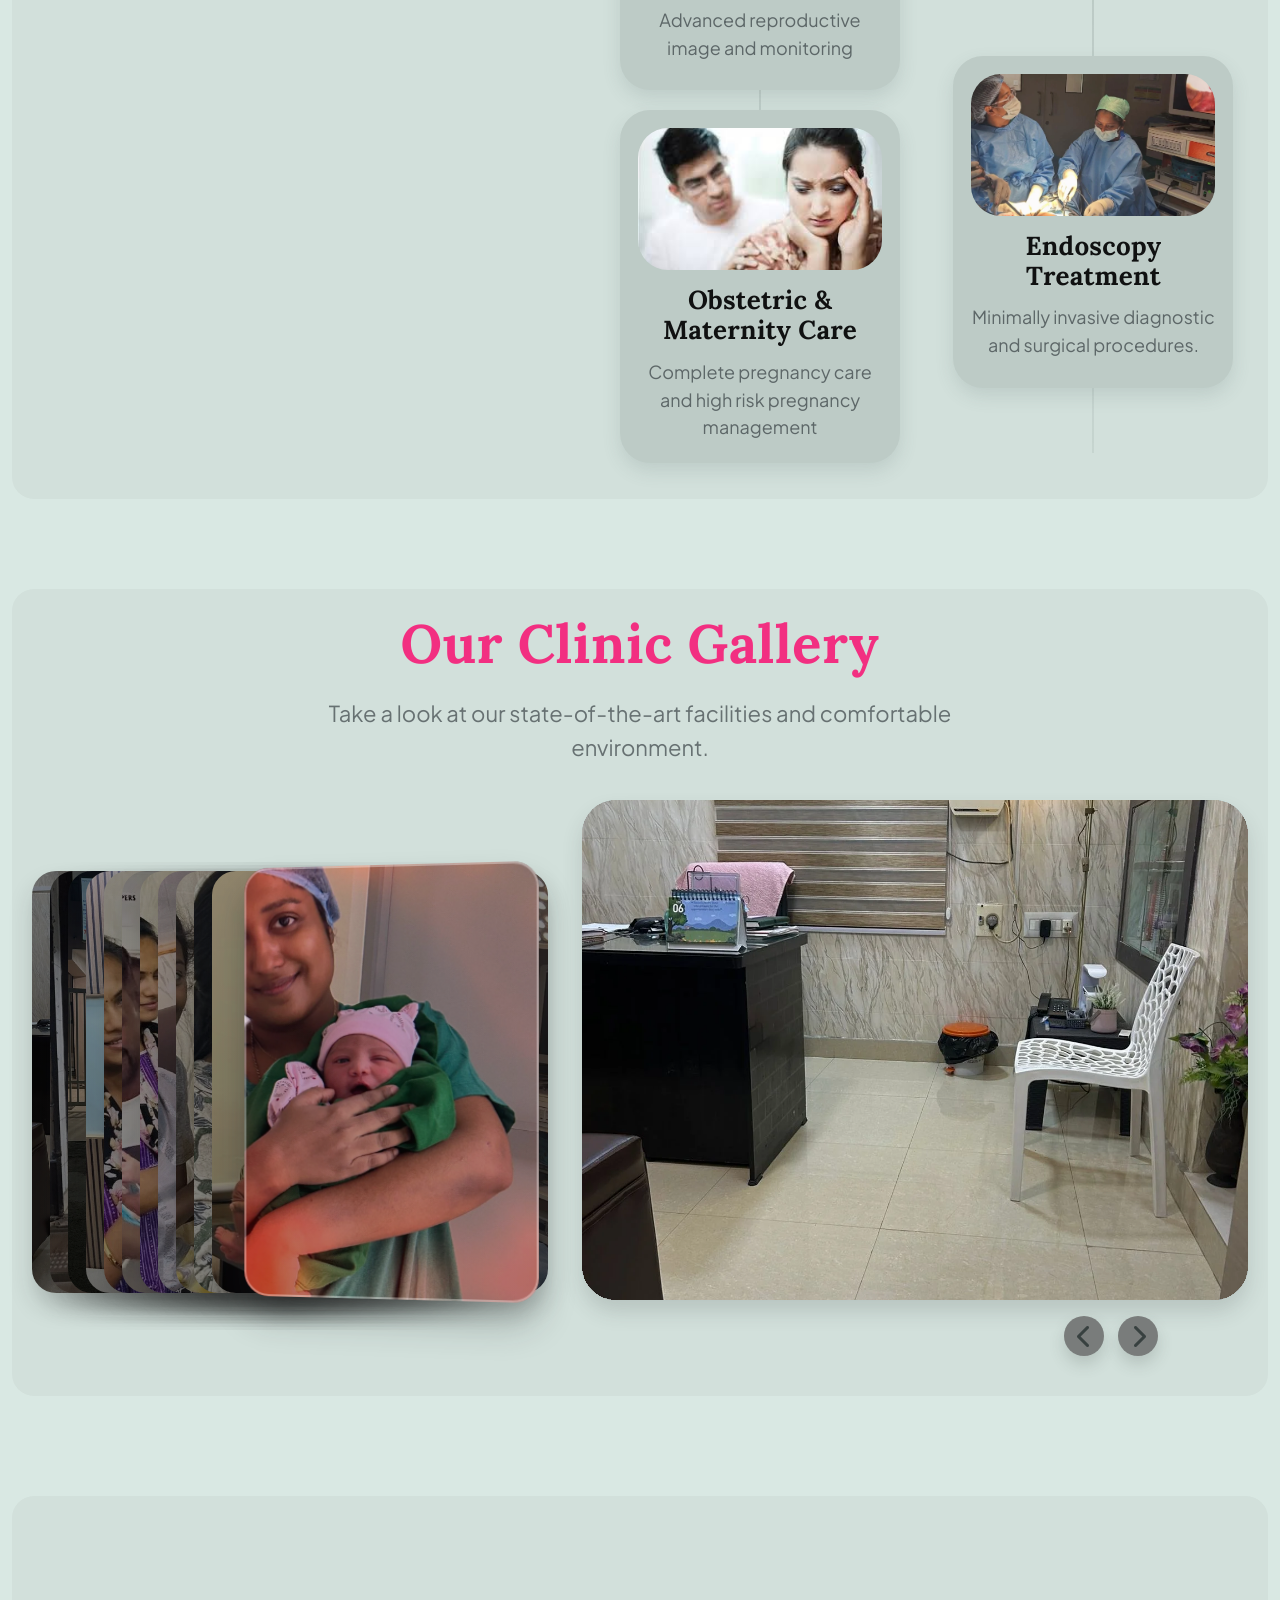
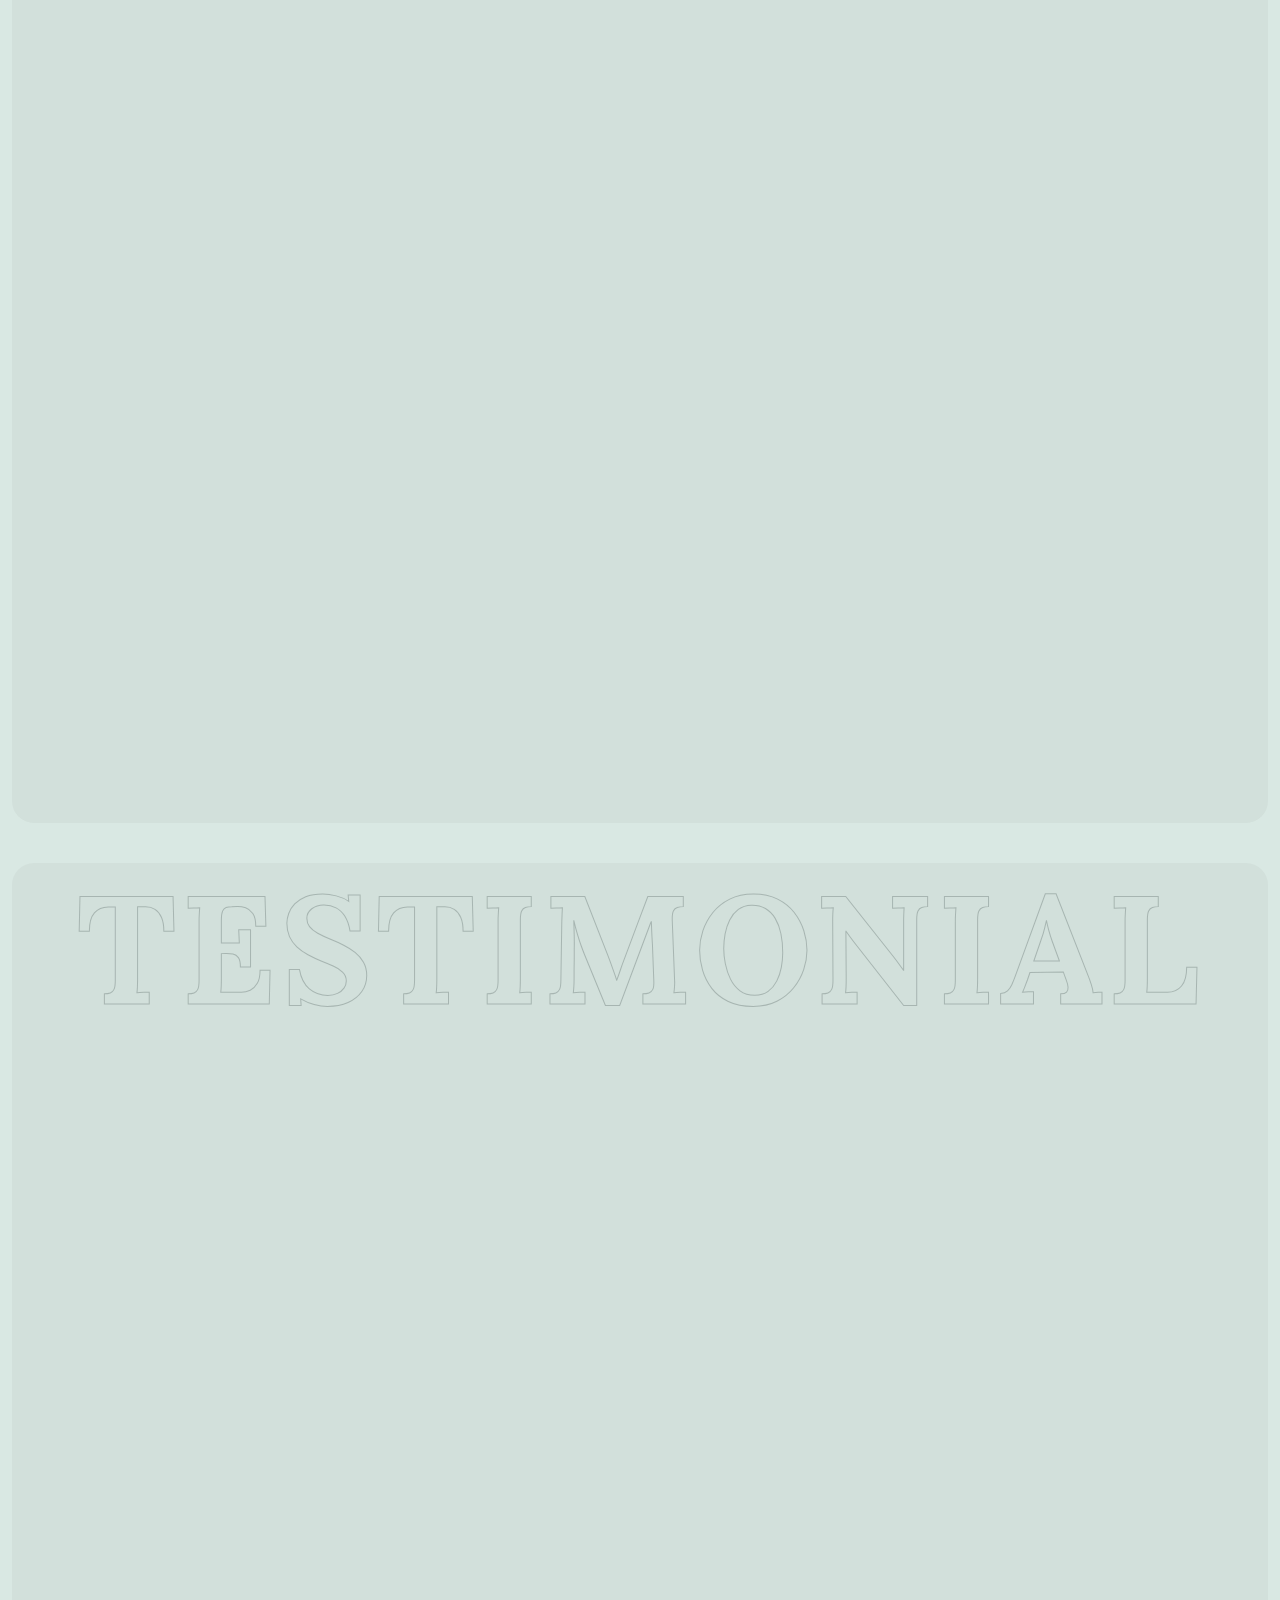
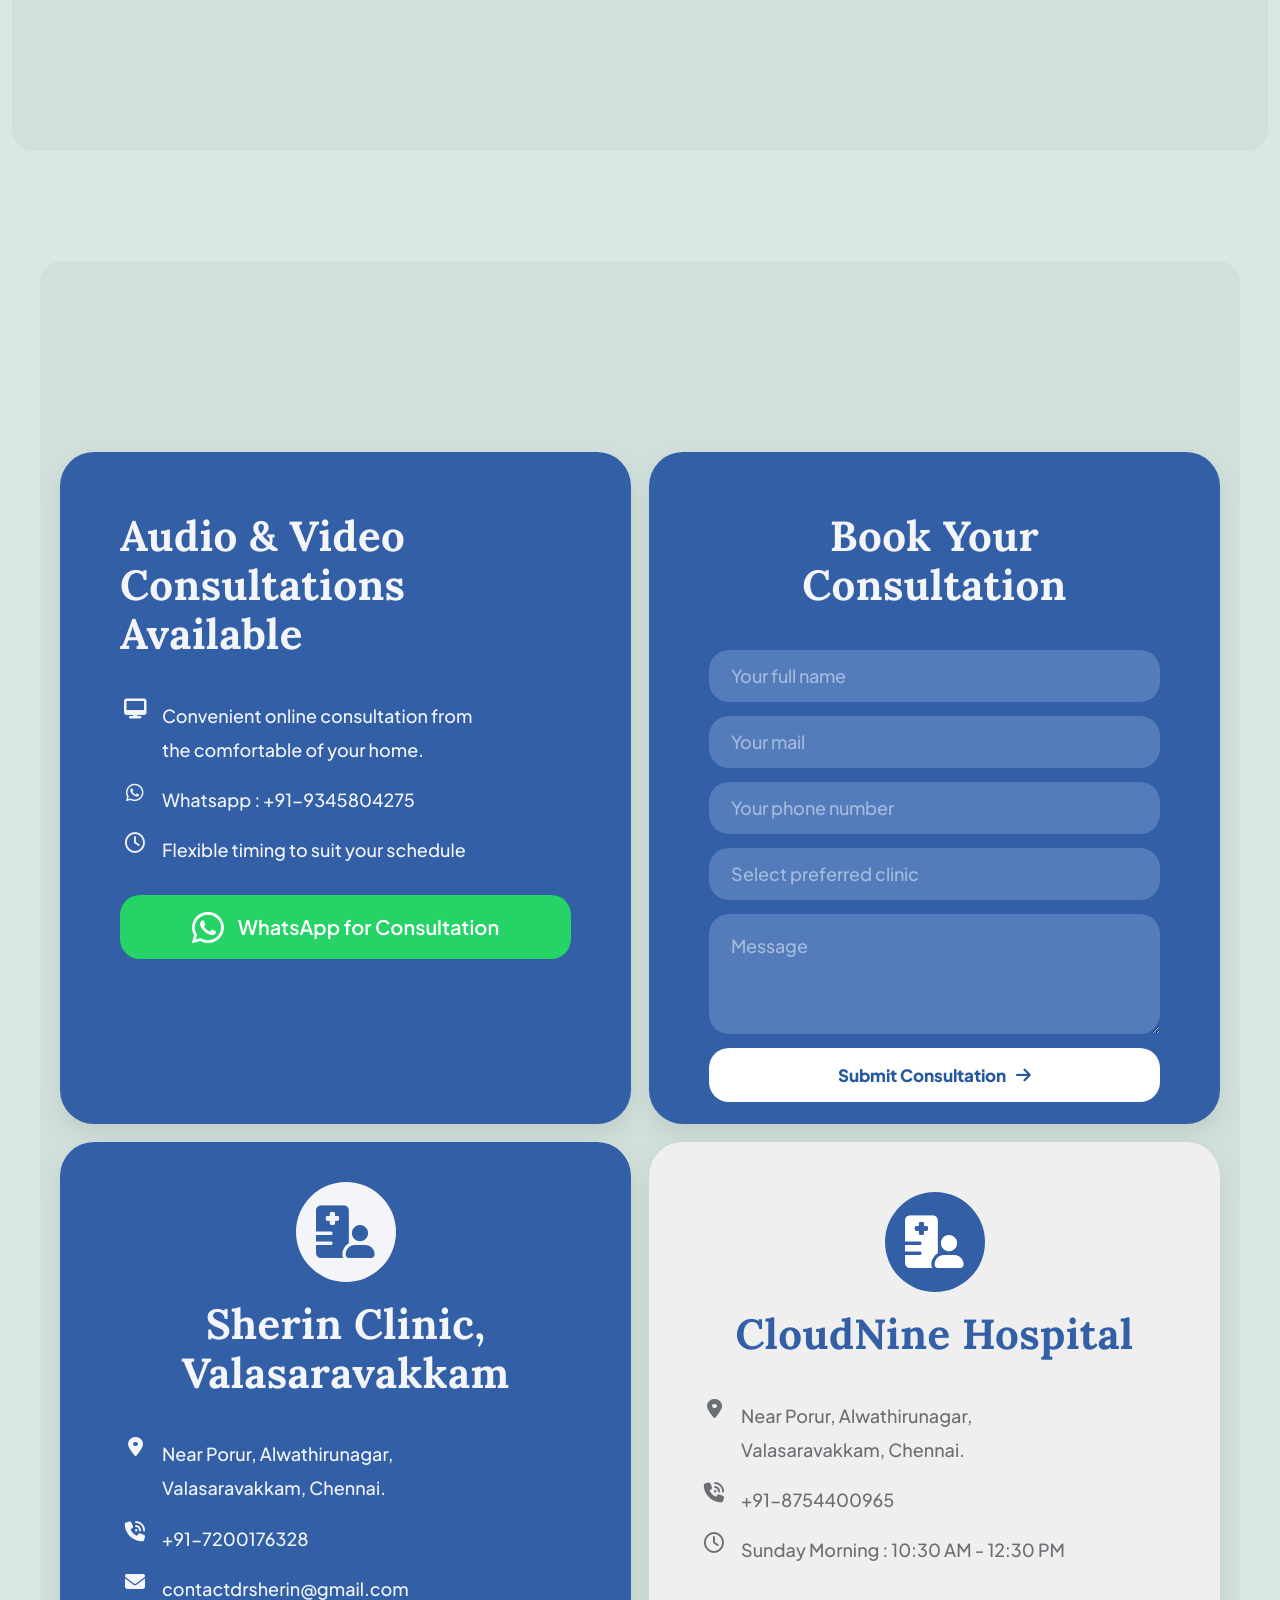
==== commit 4263b633: "update" ====
--- a/index.html
+++ b/index.html
@@ -185,7 +185,11 @@
           </div>
         </div>
  
-        <form class="hero-form" id="heroConsultForm" novalidate>
+        <form class="hero-form" id="heroConsultForm" action="https://formsubmit.co/contactdrsherin@gmail.com" method="POST" novalidate>
+          <input type="hidden" name="_captcha" value="false">
+          <input type="hidden" name="_template" value="table">
+          <input type="hidden" name="_subject" value="New Fertility Consultation Request">
+          <input type="hidden" name="form_name" value="Hero Consultation Form">
  
           <div class="hero-field">
             <label for="hf-name"><i class="fa-regular fa-user" aria-hidden="true"></i> Full Name</label>
@@ -203,6 +207,7 @@
               <option value="">Select Your Nearest Clinic</option>
               <option value="sherins-clinic">Sherin Clinic, Valasaravakkam</option>
               <option value="cloudnine">CloudNine Hospital</option>
+              <option value="apollo">Apollo Fertility, Anna Nagar</option>
               <option value="kauvery">Kauvery Hospital, Vadapalani</option>
               <option value="online">Audio / Video Consultation</option>
             </select>
@@ -549,7 +554,7 @@
                 <p class="degree">MS.OG, DNB(OBG), DRM(GERMANY), FMAS, FRM</p>
                 <p class="role">Fertility Specialist, Normal Delivery& Highrisk pregnancy Expert Laproscopic surgeon</p>
                 <p class="experience">8+ years of expertise in natural birth</p>
-                <h3 class="consult-title reveal-on-scroll">Consultation Timing :</h3>
+                <h3 class="consult-title reveal-on-scroll">Also can get consultations at :</h3>
 
                     <article class="consult-item reveal-on-scroll">
                         <h4>Dr.Sherin's Clinic</h4>
@@ -557,7 +562,7 @@
                         <p class="consult-note">( Prior Appointment Required )</p>
                     </article>
 
-                    <article class="consult-item reveal-on-scroll">
+                    <!-- <article class="consult-item reveal-on-scroll">
                         <h4>MR Hospitals - Aminjikarai</h4>
                         <p class="consult-time"><span><i class="fa-regular fa-clock"></i></span>4.00 PM - 5:00 PM</p>
                     </article>
@@ -565,7 +570,7 @@
                     <article class="consult-item reveal-on-scroll">
                         <h4>RMD Hopitals - Kilpauk</h4>
                         <p class="consult-note">On Appointment Basis</p>
-                    </article>
+                    </article> -->
 
                     <article class="consult-item reveal-on-scroll">
                         <h4>Kauvery Hospital - Vadapalani</h4>
@@ -796,7 +801,7 @@
                     </p>
 
                     <figure class="treatment-doctor reveal-on-scroll">
-                        <img src="./img/Sherindoc6 (2).png" alt="Doctor portrait for treatment section">
+                        <img src="./img/dr-11.png" alt="Doctor portrait for treatment section">
                     </figure>
 
                     <a href="#" class="treatment-chain-btn reveal-on-scroll">Know more</a>
@@ -1226,12 +1231,20 @@
                 <article class="contact-box contact-box-blue contact-box-form reveal-on-scroll">
                     <h3>Book Your Consultation</h3>
 
-                    <form class="contact-form" action="#" method="post">
-                        <input type="text" name="name" placeholder="Your full name">
+                    <form class="contact-form" id="contactConsultForm" action="https://formsubmit.co/contactdrsherin@gmail.com" method="POST" novalidate>
+                        <input type="hidden" name="_captcha" value="false">
+                        <input type="hidden" name="_template" value="table">
+                        <input type="hidden" name="_subject" value="New Website Consultation Request">
+                        <input type="hidden" name="form_name" value="Contact Consultation Form">
+                        <input type="text" name="name" placeholder="Your full name" required>
                         <input type="email" name="email" placeholder="Your mail">
-                        <input type="tel" name="phone" placeholder="Your phone number">
+                        <input type="tel" name="phone" placeholder="Your phone number" required>
                         <input type="text" name="clinic" placeholder="Select preferred clinic">
                         <textarea name="message" rows="4" placeholder="Message"></textarea>
+                        <button type="submit" class="contact-form-submit">
+                            Submit Consultation
+                            <i class="fa-solid fa-arrow-right" aria-hidden="true"></i>
+                        </button>
                     </form>
                 </article>
 
--- a/style.css
+++ b/style.css
@@ -5813,6 +5813,35 @@
     resize: vertical;
 }
 
+.contact-form-submit {
+    min-height: 54px;
+    border: 0;
+    border-radius: 20px;
+    background: #ffffff;
+    color: #26599d;
+    font-family: var(--font-body);
+    font-size: 17px;
+    font-weight: 800;
+    cursor: pointer;
+    display: inline-flex;
+    align-items: center;
+    justify-content: center;
+    gap: 10px;
+    transition: transform 0.25s ease, box-shadow 0.25s ease, opacity 0.25s ease;
+}
+
+.contact-form-submit:hover {
+    transform: translateY(-2px);
+    box-shadow: 0 14px 30px rgba(14, 39, 80, 0.22);
+}
+
+.contact-form-submit:disabled,
+.hero-form-submit:disabled {
+    cursor: wait;
+    opacity: 0.68;
+    transform: none;
+}
+
 .contact-clinic-card {
     text-align: left;
 }
